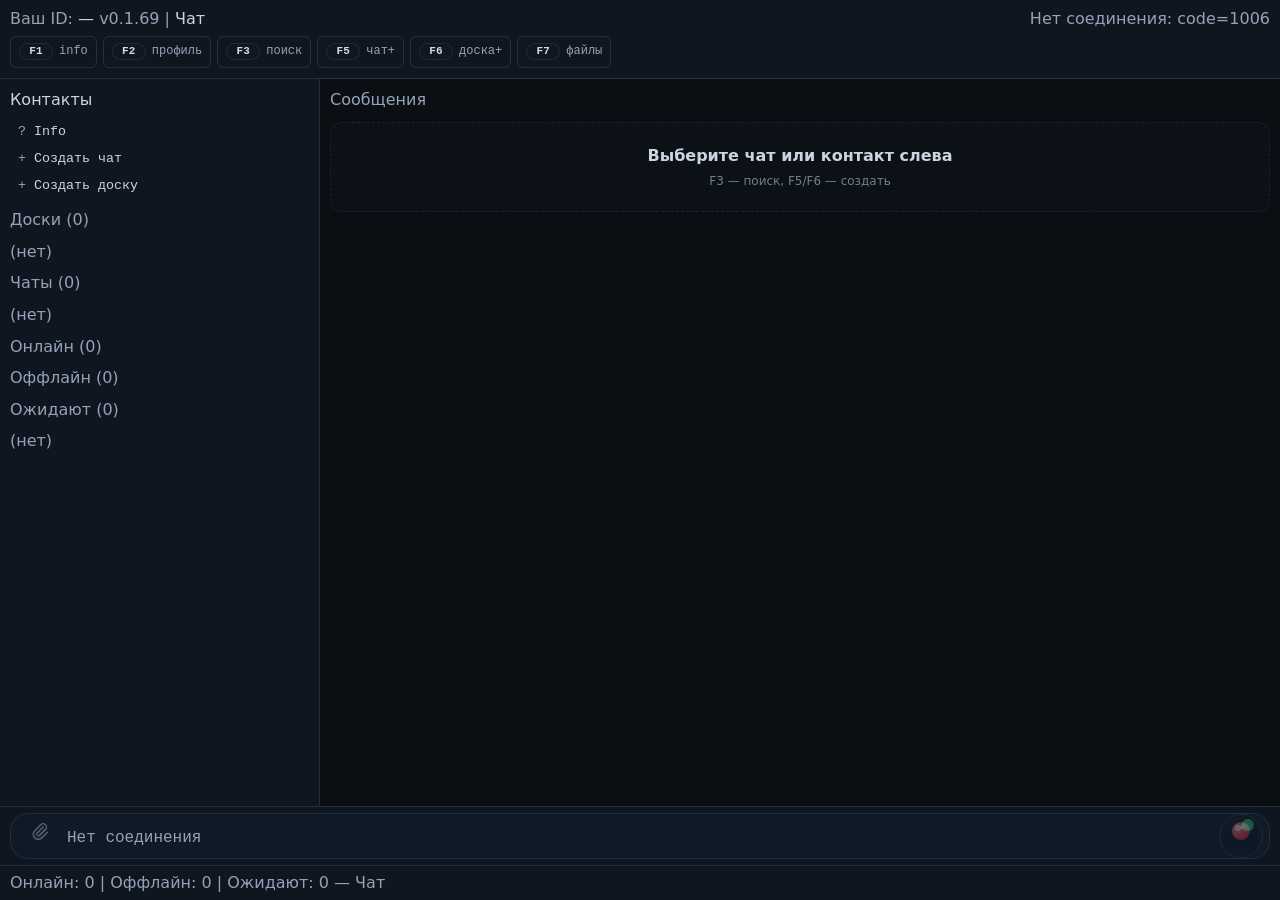
==== web/index.html @ 3c4b3c83 "Initial site import" ====
<!doctype html>
<html lang="ru">
  <head>
    <meta charset="UTF-8" />
    <meta name="viewport" content="width=device-width, initial-scale=1, viewport-fit=cover" />
    <meta name="color-scheme" content="dark" />
    <meta name="theme-color" content="#0b0f14" />
    <meta name="application-name" content="Yagodka" />
    <meta name="mobile-web-app-capable" content="yes" />
    <meta name="apple-mobile-web-app-capable" content="yes" />
    <meta name="apple-mobile-web-app-status-bar-style" content="black-translucent" />
    <meta name="apple-mobile-web-app-title" content="Yagodka" />
    <link rel="manifest" href="./manifest.webmanifest" />
    <link rel="icon" href="./icons/icon.svg" type="image/svg+xml" />
    <link rel="apple-touch-icon" href="./icons/icon-192.png" sizes="192x192" />
    <link rel="mask-icon" href="./icons/icon.svg" color="#0b0f14" />
    <title>Yagodka</title>
    <script type="module" crossorigin src="./assets/index-Ci7EADok.js"></script>
    <link rel="stylesheet" crossorigin href="./assets/index-D-tWQSsp.css">
  </head>
  <body>
    <div id="app">
      <div class="boot" aria-live="polite">
        <div class="boot-brand">Ягодка</div>
        <div class="boot-sub" id="boot-status">Загрузка…</div>
        <div class="boot-bar" aria-hidden="true"></div>
      </div>
    </div>
    <style>
      :root {
        color-scheme: dark;
      }
      body {
        margin: 0;
        background: #0b0f14;
        color: #e6edf3;
        font:
          500 16px/1.35 ui-sans-serif,
          system-ui,
          -apple-system,
          Segoe UI,
          Roboto,
          Arial,
          sans-serif;
      }
      .boot {
        min-height: 100dvh;
        display: grid;
        place-content: center;
        padding: 20px;
        gap: 10px;
        text-align: center;
      }
      .boot-brand {
        font-weight: 800;
        letter-spacing: 0.08em;
        text-transform: uppercase;
        font-size: 18px;
      }
      .boot-sub {
        opacity: 0.72;
        font-size: 14px;
      }
      .boot-bar {
        width: min(280px, 72vw);
        height: 2px;
        background: rgba(255, 255, 255, 0.14);
        border-radius: 999px;
        overflow: hidden;
        position: relative;
      }
      .boot-bar::before {
        content: "";
        position: absolute;
        inset: 0;
        transform: translateX(-60%);
        background: linear-gradient(90deg, transparent, rgba(236, 72, 153, 0.85), transparent);
        animation: boot-slide 1.1s ease-in-out infinite;
      }
      @keyframes boot-slide {
        0% {
          transform: translateX(-60%);
        }
        50% {
          transform: translateX(60%);
        }
        100% {
          transform: translateX(160%);
        }
      }
      @media (prefers-reduced-motion: reduce) {
        .boot-bar::before {
          animation: none;
          opacity: 0.55;
          transform: none;
        }
      }
    </style>
    <script src="./boot.js"></script>
  </body>
</html>
---- web/assets/index-D-tWQSsp.css ----
:root{--bg: #0b0f14;--panel: #0f1620;--panel2: #101a26;--line: #223044;--text: #cbd5e1;--muted: #94a3b8;--good: #34d399;--warn: #fbbf24;--bad: #fb7185;--sel: #1f2a3a;--focus: #3b82f6;--overlay: rgba(0, 0, 0, .6);--mono: ui-monospace, SFMono-Regular, Menlo, Monaco, Consolas, "Liberation Mono", monospace;--font-family: var(--mono);--font-size: 14px;--line-height: 1.35;--font-weight: 400;--sp-1: 4px;--sp-2: 6px;--sp-3: 8px;--sp-4: 10px;--sp-5: 12px;--sp-6: 18px;--r-xs: 4px;--r-sm: 6px;--r-md: 8px;--r-lg: 12px;--border-width: 1px;--focus-ring-width: 2px;--selection-bg: var(--sel);--selection-text: var(--text);--caret-color: var(--focus);--caret-thickness: 2px;--caret-radius: 1px;--caret-glow: color-mix(in srgb, var(--caret-color), transparent 45%);--caret-blink: 1s;--scrollbar-size: 10px;--scrollbar-radius: 10px;--scrollbar-track: var(--panel);--scrollbar-thumb: var(--line);--scrollbar-thumb-hover: var(--muted);--app-bg: var(--bg);--app-text: var(--text);--app-muted: var(--muted);--app-outer-pad: 0px;--app-max-width: 100%;--app-border-color: transparent;--app-border-width: 0px;--app-radius: 0px;--app-shadow: none;--app-overflow: visible;--app-row-header: auto;--app-row-main: 1fr;--app-row-composer: auto;--app-row-footer: auto;--grid-cols: var(--sidebar-width) 1fr;--grid-gap: 0px;--header-bg: var(--panel);--header-border-color: var(--line);--header-border-width: var(--border-width);--header-pad-y: var(--sp-3);--header-pad-x: var(--sp-4);--header-gap-y: var(--sp-2);--header-gap-x: var(--sp-4);--header-left-color: var(--text);--header-right-color: var(--muted);--header-label-color: var(--muted);--header-id-color: var(--text);--header-version-color: var(--muted);--header-sep-color: var(--muted);--header-title-color: var(--text);--header-right-max-width: min(55vw, 520px);--hotkeys-gap: var(--sp-2);--hotkeys-pad-b: 2px;--sidebar-bg: var(--panel);--sidebar-border-color: var(--line);--sidebar-border-width: var(--border-width);--sidebar-pad: var(--sp-4);--sidebar-width: 320px;--chat-bg: var(--bg);--chat-pad: var(--sp-4);--composer-bg: var(--panel);--composer-border-color: var(--line);--composer-border-width: var(--border-width);--composer-pad-y: var(--sp-2);--composer-pad-x: var(--sp-4);--composer-gap: var(--sp-2);--prompt-color: var(--muted);--footer-bg: var(--panel);--footer-border-color: var(--line);--footer-border-width: var(--border-width);--footer-pad-y: var(--sp-2);--footer-pad-x: var(--sp-4);--footer-color: var(--muted);--field-bg: rgba(255, 255, 255, .02);--field-border-color: var(--line);--field-border-width: var(--border-width);--field-text: var(--text);--field-radius: 10px;--field-pad-y: 10px;--field-pad-x: 10px;--field-focus-border: var(--focus);--field-placeholder: var(--muted);--composer-field-bg: var(--panel2);--composer-field-border-color: var(--line);--composer-field-border-width: var(--field-border-width);--composer-field-text: var(--field-text);--composer-field-radius: 18px;--composer-field-pad: var(--sp-2);--composer-field-min-h: 44px;--composer-field-max-h: 120px;--composer-field-focus-border: var(--field-focus-border);--composer-field-placeholder: var(--field-placeholder);--composer-focus-ring-width: 1px;--composer-input-font-family: var(--font-family);--composer-input-font-size: max(var(--font-size), 16px);--composer-input-line-height: 1.45;--composer-input-font-weight: 500;--composer-input-letter-spacing: 0em;--send-berry-glint: rgba(255, 255, 255, .78);--send-berry-light: #ff9bb0;--send-berry: #ff3b5c;--send-berry-dark: #e0163c;--send-leaf-light: #66e5a3;--send-leaf: #2bbf6f;--send-leaf-dark: #1e9e57;--send-icon-berry-size: 18px;--send-icon-leaf-size: 12px;--send-icon-leaf-offset-x: 7px;--send-icon-leaf-offset-y: -11px;--send-icon-leaf-rotate: 25deg;--send-icon-berry-shadow: 0 8px 18px rgba(0, 0, 0, .18);--send-icon-leaf-shadow: 0 6px 14px rgba(0, 0, 0, .12);--btn-bg: rgba(255, 255, 255, .02);--btn-border-color: var(--line);--btn-border-width: var(--border-width);--btn-text: var(--muted);--btn-radius: 10px;--btn-pad-y: 8px;--btn-pad-x: 10px;--btn-bg-hover: var(--panel2);--btn-border-hover: var(--btn-border-color);--btn-text-hover: var(--text);--btn-bg-active: var(--sel);--btn-translate-active-y: 1px;--hk-bg: transparent;--hk-border-color: var(--line);--hk-border-width: var(--border-width);--hk-text: var(--muted);--hk-radius: var(--r-sm);--hk-pad-y: 4px;--hk-pad-x: 8px;--hk-bg-hover: var(--panel2);--hk-text-hover: var(--text);--hk-bg-active: var(--sel);--row-bg: transparent;--row-text: var(--text);--row-pad-y: 6px;--row-pad-x: 8px;--row-gap: 8px;--row-radius: var(--r-sm);--row-bg-hover: var(--panel2);--row-bg-selected: var(--sel);--row-star-color: var(--warn);--row-dot-online: var(--good);--row-dot-offline: var(--muted);--row-prefix-color: var(--muted);--avatar-size: 28px;--avatar-radius: 999px;--avatar-font-size: 11px;--avatar-border-color: color-mix(in srgb, var(--line), transparent 15%);--avatar-text: #0b0f14;--pane-title-color: var(--text);--pane-title-mb: var(--sp-3);--pane-section-color: var(--muted);--pane-section-mt: var(--sp-4);--pane-section-mb: var(--sp-2);--chat-title-color: var(--muted);--chat-title-mb: var(--sp-3);--chat-line-gap: 6px;--msg-pad-y: 2px;--msg-status-read-color: var(--focus);--msg-body-max-width: 72%;--msg-in-justify: flex-start;--msg-out-justify: flex-end;--msg-sys-justify: flex-start;--msg-in-color: var(--text);--msg-out-color: var(--text);--msg-sys-color: var(--muted);--msg-time-color: var(--muted);--msg-from-in-color: var(--text);--msg-from-out-color: var(--text);--msg-sep-color: var(--muted);--msg-text-in-color: var(--text);--msg-text-out-color: var(--text);--msg-in-bg: var(--panel);--msg-in-border-color: var(--line);--msg-in-border-width: var(--border-width);--msg-in-radius: 18px;--msg-in-cont-corner: 10px;--msg-in-pad-y: 8px;--msg-in-pad-x: 12px;--msg-out-bg: var(--panel2);--msg-out-border-color: var(--line);--msg-out-border-width: var(--border-width);--msg-out-radius: 18px;--msg-out-cont-corner: 10px;--msg-out-pad-y: 8px;--msg-out-pad-x: 12px;--overlay-bg: var(--overlay);--overlay-blur: 8px;--overlay-pad: var(--sp-6);--modal-bg: var(--panel);--modal-border-color: var(--line);--modal-border-width: var(--border-width);--modal-max-width: 620px;--modal-max-height: calc(100vh - (var(--overlay-pad) * 2));--modal-max-height: calc(100svh - (var(--overlay-pad) * 2));--modal-max-height: calc(100dvh - (var(--overlay-pad) * 2));--modal-overflow: auto;--modal-radius: var(--r-lg);--modal-pad: var(--sp-5);--modal-shadow: 0 10px 35px rgba(0, 0, 0, .5);--modal-title-color: var(--text);--modal-line-color: var(--muted);--modal-line-mt: 6px;--modal-line-mb: 6px;--modal-title-mb: 10px;--modal-warn-color: var(--warn);--modal-warn-mt: 8px;--modal-actions-gap: var(--sp-2);--modal-actions-mt: 10px}html,body{height:100%;width:100%;background:var(--app-bg);color:var(--app-text);margin:0;font-family:var(--font-family);font-size:var(--font-size);line-height:var(--line-height);font-weight:var(--font-weight)}html{-webkit-text-size-adjust:100%;text-size-adjust:100%;overscroll-behavior:none}body{display:block;overflow:hidden;overscroll-behavior:none;-webkit-tap-highlight-color:transparent}button{touch-action:manipulation}#app{height:100%;height:100dvh;width:100%;min-height:100vh;min-height:100svh;min-height:100dvh;padding:var(--app-outer-pad);overflow:hidden;isolation:isolate}*{box-sizing:border-box;-webkit-tap-highlight-color:transparent}::selection{background:var(--selection-bg);color:var(--selection-text)}*{scrollbar-color:var(--scrollbar-thumb) var(--scrollbar-track);scrollbar-width:thin}*::-webkit-scrollbar{width:var(--scrollbar-size);height:var(--scrollbar-size)}*::-webkit-scrollbar-track{background:var(--scrollbar-track)}*::-webkit-scrollbar-thumb{background-color:var(--scrollbar-thumb);border-radius:var(--scrollbar-radius)}*::-webkit-scrollbar-thumb:hover{background-color:var(--scrollbar-thumb-hover)}.fancy-caret{position:fixed;left:-9999px;top:-9999px;width:var(--caret-thickness);height:1em;background:linear-gradient(180deg,color-mix(in srgb,var(--caret-color),#ffffff 18%),var(--caret-color));border-radius:var(--caret-radius);pointer-events:none;z-index:2000;opacity:0;box-shadow:0 0 12px var(--caret-glow),0 0 2px color-mix(in srgb,var(--caret-color),transparent 10%);transform:translateZ(0)}.fancy-caret.on{opacity:1;animation:yagodka-caret-blink var(--caret-blink) steps(1,end) infinite}@keyframes yagodka-caret-blink{0%,54%{opacity:1}55%,to{opacity:0}}@media(prefers-reduced-motion:reduce){.fancy-caret.on{animation:none;opacity:1}}.app{height:100%;width:100%;max-width:var(--app-max-width);margin:0 auto;border:var(--app-border-width) solid var(--app-border-color);border-radius:var(--app-radius);box-shadow:var(--app-shadow);overflow:var(--app-overflow);display:grid;grid-template-rows:var(--app-row-header) var(--app-row-main) var(--app-row-composer) var(--app-row-footer)}.hdr{background:var(--header-bg);border-bottom:var(--header-border-width) solid var(--header-border-color);padding:var(--header-pad-y) var(--header-pad-x);padding-top:calc(var(--header-pad-y) + env(safe-area-inset-top));padding-left:calc(var(--header-pad-x) + env(safe-area-inset-left));padding-right:calc(var(--header-pad-x) + env(safe-area-inset-right));display:grid;grid-template-columns:1fr auto;grid-template-rows:auto auto;gap:var(--header-gap-y) var(--header-gap-x)}.hdr-left{color:var(--header-left-color);white-space:nowrap;overflow:hidden;text-overflow:ellipsis}.hdr-right{color:var(--header-right-color);white-space:nowrap;overflow:hidden;text-overflow:ellipsis;max-width:var(--header-right-max-width);text-align:right}.hotkeys{grid-column:1 / -1;display:flex;gap:var(--hotkeys-gap);overflow-x:auto;padding-bottom:var(--hotkeys-pad-b)}.grid{display:grid;grid-template-columns:var(--grid-cols);gap:var(--grid-gap);min-height:0}.sidebar{background:var(--sidebar-bg);border-right:var(--sidebar-border-width) solid var(--sidebar-border-color);padding:var(--sidebar-pad);padding-left:calc(var(--sidebar-pad) + env(safe-area-inset-left));padding-right:calc(var(--sidebar-pad) + env(safe-area-inset-right));overflow:auto;overflow-anchor:none}.chat{background:var(--chat-bg);padding:var(--chat-pad);padding-left:calc(var(--chat-pad) + env(safe-area-inset-left));padding-right:calc(var(--chat-pad) + env(safe-area-inset-right));overflow:auto;overflow-anchor:none;min-height:0;position:relative}.input-wrap{display:block;padding:var(--composer-pad-y) var(--composer-pad-x);padding-left:calc(var(--composer-pad-x) + env(safe-area-inset-left));padding-right:calc(var(--composer-pad-x) + env(safe-area-inset-right));padding-bottom:calc(var(--composer-pad-y) + env(safe-area-inset-bottom));border-top:var(--composer-border-width) solid var(--composer-border-color);background:var(--composer-bg)}.composer-field{display:flex;align-items:flex-end;gap:var(--composer-gap);min-height:var(--composer-field-min-h);background:var(--composer-field-bg);border:var(--composer-field-border-width) solid var(--composer-field-border-color);border-radius:var(--composer-field-radius);padding:0 var(--composer-field-pad)}.composer-meta{display:flex;align-items:center;justify-content:space-between;gap:var(--sp-4);padding:4px 2px 0;color:var(--prompt-color);font-size:12px;line-height:1.2}.input-wrap:not(.composer-too-long):not(.composer-near-limit) .composer-meta{display:none}.composer-count{font-variant-numeric:tabular-nums;opacity:.75}.input-wrap.composer-too-long .composer-count{color:var(--bad);opacity:1}@media(max-width:520px){.composer-hint{display:none}.composer-meta{justify-content:flex-end}}.btn.composer-send{min-width:44px;width:44px;height:44px;padding:0;border-radius:999px;font-size:0;line-height:1;display:grid;place-items:center;position:relative;background:var(--btn-bg);border:var(--btn-border-width) solid var(--btn-border-color);color:var(--btn-text);transition:background .16s ease,border-color .16s ease,box-shadow .16s ease,transform 80ms ease}.btn.composer-send:before{content:"";display:block;width:var(--send-icon-berry-size);height:var(--send-icon-berry-size);border-radius:999px;background:radial-gradient(circle at 34% 34%,var(--send-berry-glint) 0 18%,transparent 19%),radial-gradient(circle at 30% 30%,var(--send-berry-light) 0,var(--send-berry) 55%,var(--send-berry-dark) 100%);box-shadow:var(--send-icon-berry-shadow);transform:translateY(1px)}.btn.composer-send:after{content:"";position:absolute;left:50%;top:50%;width:var(--send-icon-leaf-size);height:var(--send-icon-leaf-size);border-radius:999px 999px 999px 2px;background:radial-gradient(circle at 30% 70%,var(--send-leaf-light) 0,var(--send-leaf) 70%,var(--send-leaf-dark) 100%);box-shadow:var(--send-icon-leaf-shadow);transform:translate(-50%,-50%) translate(var(--send-icon-leaf-offset-x),var(--send-icon-leaf-offset-y)) rotate(var(--send-icon-leaf-rotate))}.input-wrap.composer-editing .btn.composer-send:before{width:20px;height:20px;border-radius:0;background:currentColor;box-shadow:none;transform:none;-webkit-mask:url("data:image/svg+xml,%3Csvg xmlns='http://www.w3.org/2000/svg' width='24' height='24' viewBox='0 0 24 24'%3E%3Cpath fill='black' d='M9 16.2 4.8 12l-1.4 1.4L9 19 21 7l-1.4-1.4z'/%3E%3C/svg%3E") no-repeat center / contain;mask:url("data:image/svg+xml,%3Csvg xmlns='http://www.w3.org/2000/svg' width='24' height='24' viewBox='0 0 24 24'%3E%3Cpath fill='black' d='M9 16.2 4.8 12l-1.4 1.4L9 19 21 7l-1.4-1.4z'/%3E%3C/svg%3E") no-repeat center / contain}.input-wrap.composer-editing .btn.composer-send:after{content:none}.btn.composer-send:not(:disabled){background:var(--focus);border-color:transparent;color:#fff;box-shadow:0 10px 25px color-mix(in srgb,var(--focus),transparent 78%)}.btn.composer-send:hover:not(:disabled){background:color-mix(in srgb,var(--focus),#ffffff 10%)}.btn.composer-send:active:not(:disabled){background:color-mix(in srgb,var(--focus),#000000 14%);transform:translateY(1px)}.btn.composer-send:disabled{opacity:1;background:transparent;border-color:color-mix(in srgb,var(--btn-border-color),transparent 35%);color:var(--btn-text)}.btn.composer-send:disabled:before,.btn.composer-send:disabled:after{opacity:.35}.footer{padding:var(--footer-pad-y) var(--footer-pad-x);padding-left:calc(var(--footer-pad-x) + env(safe-area-inset-left));padding-right:calc(var(--footer-pad-x) + env(safe-area-inset-right));padding-bottom:calc(var(--footer-pad-y) + env(safe-area-inset-bottom));border-top:var(--footer-border-width) solid var(--footer-border-color);background:var(--footer-bg);color:var(--footer-color);white-space:nowrap;overflow:hidden;text-overflow:ellipsis}.hdr-label{color:var(--header-label-color)}.hdr-id{color:var(--header-id-color)}.hdr-ver{color:var(--header-version-color)}.hdr-sep{color:var(--header-sep-color)}.hdr-title{color:var(--header-title-color)}.hk-btn{background:var(--hk-bg);border:var(--hk-border-width) solid var(--hk-border-color);color:var(--hk-text);font-family:var(--font-family);padding:var(--hk-pad-y) var(--hk-pad-x);border-radius:var(--hk-radius);display:inline-flex;align-items:center;justify-content:center;gap:var(--sp-2);min-height:32px;white-space:nowrap;cursor:pointer}.hk-kbd{display:inline-grid;place-items:center;min-width:34px;padding:2px 7px;border:1px solid color-mix(in srgb,var(--hk-border-color),transparent 25%);border-radius:9px;background:color-mix(in srgb,var(--hk-bg-hover),transparent 60%);color:color-mix(in srgb,var(--hk-text-hover),#ffffff 15%);font-size:11px;font-weight:600;line-height:1;letter-spacing:.02em}.hk-label{font-size:12px;line-height:1.1}.nav-toggle{display:none;min-width:44px;height:44px;padding:0;line-height:1;font-size:18px}.hk-btn:hover{background:var(--hk-bg-hover);color:var(--hk-text-hover)}.hk-btn:active{background:var(--hk-bg-active);transform:translateY(1px)}.pane-title{color:var(--pane-title-color);margin-bottom:var(--pane-title-mb)}.pane-section{color:var(--pane-section-color);margin:var(--pane-section-mt) 0 var(--pane-section-mb)}.row{width:100%;text-align:left;background:var(--row-bg);border:0;color:var(--row-text);padding:var(--row-pad-y) var(--row-pad-x);border-radius:var(--row-radius);font-family:var(--font-family);cursor:pointer;display:flex;align-items:center;gap:var(--row-gap)}.avatar{width:var(--avatar-size);height:var(--avatar-size);border-radius:var(--avatar-radius);display:grid;place-items:center;flex:0 0 auto;font-size:var(--avatar-font-size);font-weight:700;color:var(--avatar-text);background:linear-gradient(135deg,hsl(var(--avatar-h),85%,62%),hsl(calc(var(--avatar-h) + 36),85%,46%));border:1px solid var(--avatar-border-color);overflow:hidden}.avatar-img{color:transparent;background-size:cover;background-position:center}.row:disabled{opacity:.6;cursor:not-allowed}.row:disabled:hover{background:var(--row-bg)}.row:hover{background:var(--row-bg-hover)}.row-sel{background:var(--row-bg-selected)}.row-attn{position:relative}.row-attn:before{content:"";position:absolute;left:0;top:6px;bottom:6px;width:3px;border-radius:2px;background:color-mix(in srgb,var(--warn),transparent 25%);box-shadow:0 0 12px color-mix(in srgb,var(--warn),transparent 70%);opacity:.35;pointer-events:none;animation:row-attn-pulse 1.1s ease-in-out infinite}@keyframes row-attn-pulse{0%,to{opacity:.25}50%{opacity:.85}}@media(prefers-reduced-motion:reduce){.row-attn:before{animation:none;opacity:.65}}.row-star{display:inline-block;width:1ch;color:var(--row-star-color)}.row-dot{display:inline-block;width:1ch}.row-dot-online{color:var(--row-dot-online)}.row-dot-offline{color:var(--row-dot-offline)}.row-label,.row-id{min-width:0;overflow:hidden;text-overflow:ellipsis;white-space:nowrap}.row-main{flex:1 1 auto;min-width:0;display:flex;flex-direction:column;gap:2px}.row-title{font-weight:650;line-height:1.2}.row-sub{color:var(--muted);font-size:12px;line-height:1.2;min-width:0;overflow:hidden;text-overflow:ellipsis;white-space:nowrap}.row-sub-draft{color:color-mix(in srgb,var(--warn),#ffffff 10%)}.row-time{color:var(--muted);font-size:11px;line-height:1;font-variant-numeric:tabular-nums;white-space:nowrap}.row-label,.row-id{flex:1 1 auto}.row-prefix{color:var(--row-prefix-color)}.row-draft{flex:0 0 auto;font-size:11px;line-height:1;padding:3px 8px;border-radius:999px;border:1px solid color-mix(in srgb,var(--warn),transparent 60%);background:color-mix(in srgb,var(--warn),transparent 92%);color:color-mix(in srgb,var(--warn),#ffffff 15%);white-space:nowrap}.row-tail{margin-left:auto;display:inline-flex;align-items:center;gap:8px;flex:0 0 auto}.row-unread{display:inline-flex;align-items:center;justify-content:center;min-width:22px;height:22px;padding:0 8px;border-radius:999px;background:color-mix(in srgb,var(--focus),transparent 12%);color:#fff;font-size:12px;font-weight:700;font-variant-numeric:tabular-nums;box-shadow:0 10px 22px color-mix(in srgb,var(--focus),transparent 78%)}.row:focus-visible,.hk-btn:focus-visible,.nav-toggle:focus-visible{outline:var(--focus-ring-width) solid var(--focus);outline-offset:2px}.sidebar-mobile-top{display:none;align-items:center;justify-content:space-between;gap:var(--sp-3);margin-bottom:var(--sp-3)}.sidebar-mobile-title{color:var(--pane-title-color);font-weight:600}.sidebar-close{min-width:44px;height:44px;padding:0;display:grid;place-items:center;font-size:18px;line-height:1}.sidebar-tabs{display:grid;grid-template-columns:1fr 1fr;gap:0;padding:2px;border-radius:999px;border:1px solid color-mix(in srgb,var(--line),transparent 10%);background:color-mix(in srgb,var(--panel2),transparent 25%);margin-bottom:var(--sp-3)}.sidebar-tab{min-height:44px;border:0;border-radius:999px;background:transparent;color:var(--muted);font-family:var(--font-family);font-size:13px;font-weight:650;cursor:pointer;transition:background .16s ease,color .16s ease,transform 80ms ease}.sidebar-tab:hover{background:color-mix(in srgb,var(--sel),transparent 45%);color:var(--text)}.sidebar-tab:active{transform:translateY(1px)}.sidebar-tab.sidebar-tab-active{background:var(--sel);color:var(--text)}.sidebar-tab:focus-visible{outline:var(--focus-ring-width) solid var(--focus);outline-offset:2px}.chat-title{color:var(--chat-title-color);margin-bottom:var(--chat-title-mb);display:flex;align-items:center;gap:var(--sp-2)}.chat-top{position:sticky;top:var(--chat-pad);z-index:6;background:var(--chat-bg)}.chat-top:after{content:"";display:block;height:1px;margin:var(--sp-2) 0 var(--sp-3);background:color-mix(in srgb,var(--line),transparent 55%)}.chat-top>:last-child{margin-bottom:0}.chat-top:has(.chat-search):after,.chat-top:has(.chat-pinned):after{margin-top:var(--sp-2)}.chat-top:has(.chat-search):after{margin-bottom:var(--sp-2)}.chat-title .avatar{width:var(--chat-title-avatar-size, 20px);height:var(--chat-title-avatar-size, 20px);font-size:var(--chat-title-avatar-font-size, 10px)}.chat-title-spacer{flex:1 1 auto}.chat-pinned{display:flex;align-items:center;gap:var(--sp-2);padding:10px 12px;margin-bottom:var(--sp-2);border:1px solid color-mix(in srgb,var(--line),transparent 25%);background:color-mix(in srgb,var(--panel),transparent 35%);border-radius:var(--r-lg)}.chat-pinned-body{flex:1 1 auto;min-width:0;background:transparent;border:0;padding:0;text-align:left;color:inherit;cursor:pointer}.chat-pinned-body:focus-visible{outline:var(--focus-ring-width) solid var(--focus);outline-offset:2px}.chat-pinned-title{font-size:11px;letter-spacing:.06em;text-transform:uppercase;color:var(--muted);margin-bottom:2px;display:flex;align-items:baseline;gap:8px}.chat-pinned-count{font-variant-numeric:tabular-nums;letter-spacing:0;color:color-mix(in srgb,var(--muted),transparent 10%)}.chat-pinned-text{font-size:13px;color:var(--text);white-space:nowrap;overflow:hidden;text-overflow:ellipsis}.chat-pinned-body:hover .chat-pinned-text{text-decoration:underline;text-underline-offset:3px}.chat-pinned-actions{display:flex;align-items:center;gap:6px}.btn.chat-pinned-nav{min-width:44px;width:44px;height:44px;padding:0;display:grid;place-items:center;line-height:1;font-size:16px}.btn.chat-pinned-close{min-width:44px;width:44px;height:44px;padding:0;display:grid;place-items:center;line-height:1;font-size:18px}.btn.chat-search-toggle{min-height:44px;padding:8px 12px}.chat-search{display:flex;align-items:center;gap:var(--sp-2);margin-bottom:var(--sp-3)}.chat-search-input{flex:1 1 auto;min-width:0;width:auto}.chat-search-count{flex:0 0 auto;min-width:56px;text-align:center;font-variant-numeric:tabular-nums;color:var(--muted);font-size:12px}.btn.chat-search-nav,.btn.chat-search-close{min-width:44px;width:44px;height:44px;padding:0;display:grid;place-items:center;line-height:1;font-size:16px}.msg-hit .msg-body{border-color:color-mix(in srgb,var(--focus),var(--line) 60%);box-shadow:0 0 0 1px color-mix(in srgb,var(--focus),transparent 80%)}.msg-hit-active .msg-body{border-color:var(--focus);box-shadow:0 0 0 2px color-mix(in srgb,var(--focus),transparent 70%)}.msg-jump .msg-body{border-color:color-mix(in srgb,var(--focus),var(--line) 35%);box-shadow:0 0 0 2px color-mix(in srgb,var(--focus),transparent 75%)}.chat-empty{display:grid;place-items:center;text-align:center;gap:6px;padding:22px 14px;margin-top:12px;color:var(--muted);border:1px dashed color-mix(in srgb,var(--line),transparent 35%);border-radius:var(--r-lg);background:color-mix(in srgb,var(--panel),transparent 60%)}.chat-empty-title{color:var(--text);font-weight:600}.chat-empty-sub{font-size:12px;opacity:.75}.chat-lines{display:grid;gap:var(--chat-line-gap);white-space:pre-wrap;word-break:break-word}.msg-sep{display:flex;align-items:center;justify-content:center;color:var(--msg-sep-color);font-size:12px;padding:10px 0}.msg-sep:before,.msg-sep:after{content:"";flex:1;height:1px;background:color-mix(in srgb,var(--msg-sep-color),transparent 70%)}.msg-sep-text{padding:2px 10px;margin:0 10px;border:1px solid color-mix(in srgb,var(--msg-sep-color),transparent 70%);border-radius:999px;background:color-mix(in srgb,var(--panel),transparent 35%)}.msg{padding:var(--msg-pad-y) 0;display:flex}.msg.msg-cont{padding-top:0}.msg.msg-cont .msg-avatar{opacity:0}.msg.msg-cont .msg-from{display:none}.msg.msg-cont.msg-in .msg-body{border-top-left-radius:var(--msg-in-cont-corner)}.msg.msg-cont.msg-out .msg-body{border-top-right-radius:var(--msg-out-cont-corner)}.msg-avatar{display:flex;align-items:flex-end}.msg-avatar .avatar{width:var(--msg-avatar-size, 24px);height:var(--msg-avatar-size, 24px);font-size:var(--msg-avatar-font-size, 11px)}.msg-body{display:grid;gap:var(--sp-1);max-width:var(--msg-body-max-width)}.msg-in{justify-content:var(--msg-in-justify);color:var(--msg-in-color);gap:var(--sp-2)}.msg-out{justify-content:var(--msg-out-justify);color:var(--msg-out-color)}.msg-sys{justify-content:var(--msg-sys-justify);color:var(--msg-sys-color)}.msg-from{font-weight:600}.msg-in .msg-from{color:var(--msg-from-in-color)}.msg-out .msg-from{color:var(--msg-from-out-color)}.msg-in .msg-text{color:var(--msg-text-in-color)}.msg-out .msg-text{color:var(--msg-text-out-color)}.msg-text{white-space:pre-wrap;word-break:break-word}.msg-link{color:color-mix(in srgb,var(--focus),#ffffff 12%);text-decoration:underline;text-underline-offset:2px}.msg-link:hover{opacity:.92}.msg-link:focus-visible{outline:var(--focus-ring-width) solid var(--focus);outline-offset:2px;border-radius:6px}.msg-mention{color:color-mix(in srgb,var(--focus),#ffffff 14%);font-weight:600}.msg-meta{display:flex;justify-content:flex-end;gap:var(--sp-2);font-size:12px;color:var(--msg-time-color)}.msg-time{color:var(--msg-time-color)}.msg-edited{color:var(--msg-time-color);opacity:.8}.msg-status{color:var(--msg-time-color)}.msg-status-sending{opacity:.75}.msg-status-error{color:var(--bad);font-weight:600}.msg-status-read{color:var(--msg-status-read-color);font-weight:700}.chat-history-more-wrap{display:flex;justify-content:center;padding:var(--sp-3) 0 var(--sp-2)}.btn.chat-history-more{min-height:36px;padding:8px 14px;font-size:13px;border-radius:999px}.btn.chat-history-more.btn-loading{opacity:.85;cursor:default}.chat-jump{position:absolute;right:calc(var(--sp-4) + env(safe-area-inset-right));bottom:calc(var(--sp-4) + env(safe-area-inset-bottom));width:44px;height:44px;padding:0;border-radius:999px;display:grid;place-items:center;font-size:18px;line-height:1;background:color-mix(in srgb,var(--panel),transparent 8%);border-color:color-mix(in srgb,var(--line),transparent 10%);color:var(--text);box-shadow:0 14px 34px #00000073;z-index:5}.footer-nav{display:none}.footer-tab{width:100%;height:48px;border:0;background:transparent;color:var(--muted);font-family:var(--font-family);font-size:13px;font-weight:600;cursor:pointer;border-radius:999px;transition:background .16s ease,color .16s ease,transform 80ms ease}.footer-tab:hover{color:var(--text)}.footer-tab:active{transform:translateY(1px)}.footer-tab.footer-tab-active{background:color-mix(in srgb,var(--focus),transparent 88%);color:var(--text)}.footer-tab:focus-visible{outline:var(--focus-ring-width) solid var(--focus);outline-offset:2px}.msg-sys .msg-body{padding:0;background:transparent;border:0}.msg-in .msg-body{background:var(--msg-in-bg);border:var(--msg-in-border-width) solid var(--msg-in-border-color);border-radius:var(--msg-in-radius);padding:var(--msg-in-pad-y) var(--msg-in-pad-x)}.msg-out .msg-body{background:var(--msg-out-bg);border:var(--msg-out-border-width) solid var(--msg-out-border-color);border-radius:var(--msg-out-radius);padding:var(--msg-out-pad-y) var(--msg-out-pad-x)}.msg-attach .msg-body{background:transparent;border:0;padding:0}.msg-skel{pointer-events:none;opacity:.92}.msg-skel .msg-body{background:color-mix(in srgb,var(--panel2),transparent 18%);border:1px solid color-mix(in srgb,var(--line),transparent 40%);border-radius:var(--r-md);padding:12px}.msg-skel .skel-line{height:10px;border-radius:999px;background-image:linear-gradient(90deg,color-mix(in srgb,var(--line),transparent 72%),color-mix(in srgb,var(--line),transparent 52%),color-mix(in srgb,var(--line),transparent 72%));background-size:220% 100%;animation:skel-shimmer 1.15s ease-in-out infinite}.msg-skel .skel-line.skel-meta{height:8px;opacity:.75}.avatar.avatar-skel{background:color-mix(in srgb,var(--panel2),transparent 6%);border:1px solid color-mix(in srgb,var(--line),transparent 45%);color:transparent}@keyframes skel-shimmer{0%{background-position:0% 0%}to{background-position:-220% 0%}}@media(prefers-reduced-motion:reduce){.msg-skel .skel-line{animation:none;background:color-mix(in srgb,var(--line),transparent 65%)}}.file-row-chat{padding:var(--sp-2);background:var(--panel2)}.chat-file-preview{display:block;background:transparent;padding:0;cursor:pointer;font:inherit;text-decoration:none;border:1px solid var(--line);border-radius:var(--r-sm);overflow:hidden}.chat-file-preview:focus-visible{outline:var(--focus-ring-width) solid var(--focus);outline-offset:2px}.chat-file-img{display:block;width:100%;height:auto;max-height:320px;object-fit:cover;background:var(--panel2)}.chat-file-preview-empty{min-height:140px;display:grid;place-items:center;background:radial-gradient(120% 80% at 20% 20%,color-mix(in srgb,var(--accent),transparent 90%),transparent 55%),radial-gradient(120% 80% at 80% 0%,color-mix(in srgb,var(--accent2),transparent 92%),transparent 55%),linear-gradient(180deg,color-mix(in srgb,var(--panel2),transparent 0%),color-mix(in srgb,var(--panel2),transparent 10%))}.chat-file-preview-empty .chat-file-placeholder{padding:8px 12px;border-radius:999px;border:1px solid color-mix(in srgb,var(--line),transparent 25%);background:color-mix(in srgb,var(--panel2),transparent 20%);color:var(--muted);font-weight:700;letter-spacing:.08em;text-transform:uppercase;font-size:12px}.prompt{color:var(--prompt-color);padding-bottom:var(--sp-2)}.input{width:100%;resize:none;background:var(--composer-field-bg);border:var(--composer-field-border-width) solid var(--composer-field-border-color);color:var(--composer-field-text);border-radius:var(--composer-field-radius);padding:var(--composer-field-pad);font-family:var(--composer-input-font-family);font-size:var(--composer-input-font-size);line-height:var(--composer-input-line-height);font-weight:var(--composer-input-font-weight);letter-spacing:var(--composer-input-letter-spacing);outline:none;caret-color:var(--caret-color);cursor:text;min-height:var(--composer-field-min-h);max-height:var(--composer-field-max-h);overflow:auto}.composer-field .input{background:transparent;border:0;padding:8px 0;min-height:24px;width:auto;flex:1 1 auto;font-family:var(--composer-input-font-family);font-size:var(--composer-input-font-size);line-height:var(--composer-input-line-height);font-weight:var(--composer-input-font-weight);letter-spacing:var(--composer-input-letter-spacing);caret-color:var(--caret-color);overflow-y:hidden;scrollbar-width:none}.composer-field .input::-webkit-scrollbar{width:0;height:0}.composer-field .input.input-maxed{overflow-y:auto}.btn.composer-attach{min-width:44px;width:44px;height:44px;padding:0;border-radius:999px;border-color:transparent;background:transparent;color:var(--btn-text);font-size:0;line-height:1;display:grid;place-items:center}.btn.composer-attach:before{content:"";width:20px;height:20px;background:currentColor;opacity:.9;-webkit-mask:url("data:image/svg+xml,%3Csvg xmlns='http://www.w3.org/2000/svg' width='24' height='24' viewBox='0 0 24 24'%3E%3Cpath fill='black' d='M16.5 6.5 9.1 13.9a3 3 0 0 0 4.2 4.2l7.1-7.1a5 5 0 1 0-7.1-7.1L6.2 11a7 7 0 1 0 9.9 9.9l6.4-6.4a1 1 0 1 0-1.4-1.4l-6.4 6.4a5 5 0 1 1-7.1-7.1l7.1-7.1a3 3 0 1 1 4.2 4.2l-7.1 7.1a1 1 0 1 1-1.4-1.4l7.4-7.4a1 1 0 1 0-1.4-1.4Z'/%3E%3C/svg%3E") no-repeat center / contain;mask:url("data:image/svg+xml,%3Csvg xmlns='http://www.w3.org/2000/svg' width='24' height='24' viewBox='0 0 24 24'%3E%3Cpath fill='black' d='M16.5 6.5 9.1 13.9a3 3 0 0 0 4.2 4.2l7.1-7.1a5 5 0 1 0-7.1-7.1L6.2 11a7 7 0 1 0 9.9 9.9l6.4-6.4a1 1 0 1 0-1.4-1.4l-6.4 6.4a5 5 0 1 1-7.1-7.1l7.1-7.1a3 3 0 1 1 4.2 4.2l-7.1 7.1a1 1 0 1 1-1.4-1.4l7.4-7.4a1 1 0 1 0-1.4-1.4Z'/%3E%3C/svg%3E") no-repeat center / contain}.btn.composer-attach:hover:not(:disabled){background:color-mix(in srgb,var(--btn-bg-hover),transparent 25%);border-color:transparent;color:var(--btn-text-hover)}.btn.composer-attach:active:not(:disabled){background:color-mix(in srgb,var(--btn-bg-active),transparent 18%);transform:translateY(1px)}.btn.composer-attach:disabled{opacity:.55;cursor:not-allowed}.input::placeholder{color:var(--composer-field-placeholder)}.input:focus{border-color:var(--composer-field-focus-border)}.composer-field{transition:background .16s ease,border-color .16s ease,box-shadow .16s ease}.composer-field:hover{border-color:color-mix(in srgb,var(--composer-field-border-color),var(--composer-field-focus-border) 35%)}.composer-field:focus-within{border-color:var(--composer-field-focus-border);box-shadow:0 0 0 var(--composer-focus-ring-width) color-mix(in srgb,var(--composer-field-focus-border),transparent 64%),0 12px 26px color-mix(in srgb,var(--composer-field-focus-border),transparent 86%)}.input-wrap.composer-drag .composer-field{border-color:var(--composer-field-focus-border);box-shadow:0 0 0 var(--composer-focus-ring-width) color-mix(in srgb,var(--composer-field-focus-border),transparent 58%),0 18px 38px color-mix(in srgb,var(--composer-field-focus-border),transparent 84%)}.input-wrap.composer-drag .btn.composer-attach:not(:disabled){background:color-mix(in srgb,var(--btn-bg-hover),transparent 18%);color:var(--btn-text-hover)}.composer-edit{display:flex;align-items:center;justify-content:space-between;gap:var(--sp-3);padding:8px 10px;margin:0 0 var(--sp-2);border-radius:var(--r-md);background:color-mix(in srgb,var(--panel2),transparent 18%);border:1px solid color-mix(in srgb,var(--line),transparent 20%)}.composer-edit-body{flex:1 1 auto;min-width:0}.composer-edit-title{font-size:12px;font-weight:700;color:var(--focus);letter-spacing:.01em}.composer-edit-text{font-size:12px;color:var(--text-muted);white-space:nowrap;overflow:hidden;text-overflow:ellipsis;margin-top:1px}.btn.composer-edit-cancel{width:36px;height:36px;padding:0;border-radius:999px;display:grid;place-items:center;font-size:18px;line-height:1}.toast-host{position:fixed;left:0;right:0;bottom:calc(env(safe-area-inset-bottom) + 12px);z-index:45;display:grid;place-items:center;padding:0 12px;pointer-events:none}.toast{pointer-events:auto;width:min(520px,100%);display:flex;align-items:center;justify-content:space-between;gap:var(--sp-3);background:var(--modal-bg);border:1px solid color-mix(in srgb,var(--line),transparent 20%);border-radius:var(--r-lg);box-shadow:0 14px 40px #00000073;padding:10px 12px}.toast-info{border-color:color-mix(in srgb,var(--focus),transparent 55%)}.toast-success{border-color:color-mix(in srgb,var(--good),transparent 45%)}.toast-warn{border-color:color-mix(in srgb,var(--warn),transparent 45%)}.toast-error{border-color:color-mix(in srgb,var(--bad),transparent 40%)}.toast-msg{min-width:0;flex:1 1 auto;color:var(--text);font-size:13px;line-height:1.25;overflow:hidden;text-overflow:ellipsis;white-space:nowrap}.toast-actions{flex:0 0 auto;display:flex;gap:var(--sp-2);align-items:center}.toast-btn{min-height:36px}@media(prefers-reduced-motion:reduce){.composer-field,.composer-send{transition:none}}.page{display:grid;gap:var(--sp-4);padding:var(--sp-5);background:var(--panel);border:1px solid var(--line);border-radius:var(--r-lg);box-shadow:0 14px 32px #00000047}.page.modal-page{align-content:start}.modal-page .modal{width:100%;max-height:none;overflow:visible;background:transparent;border:0;padding:0;box-shadow:none}.modal-page .msg.msg-sys{padding:0}.profile-avatar-row{display:flex;align-items:center;gap:var(--sp-4);flex-wrap:wrap}.avatar-lg{width:64px;height:64px;font-size:18px}.page-form{display:grid;grid-template-columns:1fr auto;gap:var(--sp-3);align-items:center}.page-actions{display:flex;gap:var(--sp-3);flex-wrap:wrap}.page-results{display:grid;gap:var(--sp-1)}.page-empty{display:grid;place-items:center;text-align:center;gap:6px;padding:18px 14px;color:var(--muted);border:1px dashed color-mix(in srgb,var(--line),transparent 35%);border-radius:var(--r-md);background:color-mix(in srgb,var(--panel),transparent 60%)}.page-empty-title{color:var(--text);font-weight:600}.page-empty-sub{font-size:12px;opacity:.75}.page-warn{color:var(--bad);min-height:18px}.page-warn:not(.hidden):not(:empty){padding:var(--sp-2) var(--sp-3);border:var(--border-width) solid color-mix(in srgb,var(--bad),transparent 65%);border-radius:var(--field-radius);background:color-mix(in srgb,var(--bad),transparent 92%)}.help-grid{display:grid;gap:var(--sp-2)}.help-row{display:grid;grid-template-columns:auto 1fr;align-items:center;gap:var(--sp-3);padding:var(--sp-3);border:1px solid var(--line);border-radius:var(--r-md);background:var(--panel)}.help-kbd{min-width:86px;justify-self:start}.help-label{color:var(--text);font-size:13px}.info-page{align-content:start}.info-meta{color:var(--muted);font-size:12px;line-height:1.3;opacity:.95;overflow-wrap:anywhere}.info-section{display:grid;gap:var(--sp-2)}.info-h{font-weight:800;letter-spacing:.06em;text-transform:uppercase;font-size:12px;color:var(--text)}.info-sub{color:var(--muted);font-size:12px;opacity:.9}.info-list{margin:0;padding-left:18px;display:grid;gap:6px;color:var(--text);font-size:13px}.changelog{display:grid;gap:var(--sp-3)}.changelog-entry{border:1px solid color-mix(in srgb,var(--line),transparent 10%);border-radius:var(--r-md);background:color-mix(in srgb,var(--panel),transparent 20%);padding:var(--sp-3);display:grid;gap:var(--sp-2)}.changelog-entry.is-current{border-color:color-mix(in srgb,var(--good),var(--line) 55%);box-shadow:0 0 0 1px color-mix(in srgb,var(--good),transparent 70%)}.changelog-head{display:flex;align-items:baseline;justify-content:space-between;gap:var(--sp-4);color:var(--muted);font-size:12px}.changelog-ver{color:var(--text);font-weight:800;letter-spacing:.02em}.changelog-date{font-variant-numeric:tabular-nums;opacity:.9}.changelog-block{display:grid;gap:6px}.changelog-kind{font-size:11px;letter-spacing:.06em;text-transform:uppercase;color:var(--muted)}.changelog-kind.kind-added{color:var(--good)}.changelog-kind.kind-improved{color:var(--focus)}.changelog-kind.kind-fixed{color:var(--warn)}.changelog-kind.kind-notes{color:var(--muted)}.changelog-list{margin:0;padding-left:18px;display:grid;gap:4px;color:var(--text);font-size:13px}.changelog-more{justify-self:start}.changelog-sentinel{height:1px}.result-item{display:grid;gap:var(--sp-2);padding:var(--sp-2) 0;border-bottom:1px solid var(--line)}.result-item:last-child{border-bottom:0}.result-meta{color:var(--muted);font-size:12px}.page-stack,.files-section{display:grid;gap:var(--sp-2)}.files-header{display:flex;align-items:center;justify-content:space-between;gap:var(--sp-3);flex-wrap:wrap}.files-list{display:grid;gap:var(--sp-2)}.file-row{display:grid;gap:var(--sp-2);padding:var(--sp-3);border:1px solid var(--line);border-radius:var(--r-sm);background:var(--panel)}.file-row.is-error{border-color:var(--bad)}.file-row.is-complete{border-color:var(--good)}.file-main{display:grid;gap:var(--sp-1)}.file-name{font-weight:600}.file-meta{color:var(--muted);font-size:12px}.file-progress{height:6px;background:var(--panel2);border-radius:999px;overflow:hidden}.file-progress-bar{height:100%;background:var(--good);width:0}.file-actions{display:flex;gap:var(--sp-2);flex-wrap:wrap}.file-actions .btn{text-decoration:none}.file-file-preview{border-color:color-mix(in srgb,var(--line),transparent 10%)}.file-file-img{max-height:180px}.overlay{position:fixed;inset:0;background:var(--overlay-bg);backdrop-filter:blur(var(--overlay-blur, 0px));-webkit-backdrop-filter:blur(var(--overlay-blur, 0px));display:grid;place-items:center;padding:var(--overlay-pad);padding-top:calc(var(--overlay-pad) + env(safe-area-inset-top));padding-right:calc(var(--overlay-pad) + env(safe-area-inset-right));padding-bottom:calc(var(--overlay-pad) + env(safe-area-inset-bottom));padding-left:calc(var(--overlay-pad) + env(safe-area-inset-left));z-index:50}.overlay.overlay-context{background:transparent;backdrop-filter:none;-webkit-backdrop-filter:none;place-items:start;padding:0}.hidden{display:none}.modal{width:min(var(--modal-max-width),100%);max-height:var(--modal-max-height);overflow:var(--modal-overflow);background:var(--modal-bg);border:var(--modal-border-width) solid var(--modal-border-color);border-radius:var(--modal-radius);padding:var(--modal-pad);box-shadow:var(--modal-shadow)}.ctx-menu{position:fixed;min-width:240px;max-width:min(360px,calc(100vw - 16px));background:var(--modal-bg);border:1px solid var(--modal-border-color);border-radius:var(--r-lg);padding:6px;box-shadow:var(--modal-shadow);display:grid;gap:2px}.ctx-title{color:var(--modal-title-color);font-weight:600;font-size:11px;letter-spacing:.06em;text-transform:uppercase;padding:6px 8px 8px;border-bottom:1px solid color-mix(in srgb,var(--modal-border-color),transparent 50%);margin-bottom:4px}.ctx-item{width:100%;text-align:left;background:transparent;border:0;color:var(--text);padding:10px 12px;border-radius:var(--r-md);font-family:var(--font-family);font-size:13px;line-height:1.2;cursor:pointer;transition:background-color .12s ease,color .12s ease}.ctx-item:hover:not(:disabled){background:color-mix(in srgb,var(--focus),transparent 90%)}.ctx-item:active:not(:disabled){background:color-mix(in srgb,var(--focus),transparent 84%)}.ctx-item:disabled{opacity:.55;cursor:not-allowed}.ctx-item:focus-visible{outline:var(--focus-ring-width) solid var(--focus);outline-offset:2px}.ctx-danger{color:var(--danger)}.modal-auth{display:grid;gap:var(--sp-5)}.modal-auth .auth-header{text-align:center}.modal-auth .auth-header-top{position:relative;justify-content:center;padding-right:44px}.modal-auth .btn.auth-close{position:absolute;right:0;top:50%;transform:translateY(-50%)}.modal-auth .modal-title{font-size:16px;font-weight:700;margin:0}.modal-auth .modal-body{padding:var(--sp-3);border-radius:var(--r-lg);border:1px solid color-mix(in srgb,var(--modal-border-color),transparent 55%);background:radial-gradient(120% 80% at 10% 0%,color-mix(in srgb,var(--focus),transparent 92%),transparent 50%),color-mix(in srgb,var(--panel2),transparent 10%);gap:var(--sp-2)}.modal-auth .modal-help{text-align:left}.modal-auth .modal-tabs{border-radius:999px;padding:3px;border-color:color-mix(in srgb,var(--btn-border-color),transparent 25%);background:color-mix(in srgb,var(--panel2),transparent 12%)}.modal-auth .modal-tabs .btn{border-radius:999px;padding:10px 12px;font-weight:600;color:var(--muted)}.modal-auth .modal-tabs .btn.btn-active{background:var(--panel);color:var(--text);box-shadow:0 10px 26px #00000047}.modal-auth .modal-actions{justify-content:stretch;margin-top:var(--sp-2)}.modal-auth .modal-actions .btn{min-height:48px;font-weight:600}.modal-auth .auth-extra{text-align:left}.auth-header{display:grid;gap:var(--sp-1)}.auth-header-top{display:flex;align-items:center;justify-content:space-between;gap:var(--sp-3)}.btn.auth-close{min-width:44px;width:44px;height:44px;padding:0;border-radius:999px;line-height:1;font-size:22px;display:grid;place-items:center;background:transparent;border-color:transparent;color:var(--modal-line-color)}.btn.auth-close:hover{background:color-mix(in srgb,var(--btn-bg-hover),transparent 20%);border-color:transparent;color:var(--btn-text-hover)}.btn.auth-close:active{background:color-mix(in srgb,var(--btn-bg-active),transparent 20%)}.auth-brand{position:relative;font-weight:700;letter-spacing:.08em;text-transform:uppercase;padding-left:26px;background-image:linear-gradient(90deg,var(--focus),color-mix(in srgb,var(--focus),#ffffff 20%));-webkit-background-clip:text;background-clip:text;color:transparent}.auth-brand:before{content:"";position:absolute;left:0;top:50%;width:18px;height:18px;border-radius:999px;transform:translateY(-50%);background:radial-gradient(circle at 34% 34%,rgba(255,255,255,.35) 0 18%,transparent 19%),radial-gradient(circle at 30% 30%,color-mix(in srgb,var(--bad),#ffffff 18%) 0,var(--bad) 55%,color-mix(in srgb,var(--bad),#000000 30%) 100%);box-shadow:0 8px 18px #0000002e}.auth-brand:after{content:"";position:absolute;left:14px;top:50%;width:10px;height:10px;border-radius:999px 999px 999px 2px;transform:translateY(-50%) translate(3px,-8px) rotate(-25deg);background:radial-gradient(circle at 30% 70%,color-mix(in srgb,var(--good),#ffffff 22%) 0,var(--good) 70%,color-mix(in srgb,var(--good),#000000 22%) 100%);box-shadow:0 6px 14px #0000001f}.auth-subtitle{color:var(--modal-line-color);font-size:12px}.auth-note{color:var(--modal-line-color);font-size:12px;line-height:1.35;max-width:52ch;margin:0 auto}.auth-extra{display:grid;gap:var(--sp-2);padding-top:var(--sp-3);border-top:var(--border-width) solid color-mix(in srgb,var(--modal-border-color),transparent 55%)}.modal-body{display:grid;gap:var(--sp-3)}.modal-title{margin-bottom:var(--sp-2);color:var(--modal-title-color)}.modal-line{color:var(--modal-line-color);margin:var(--modal-line-mt) 0 var(--modal-line-mb)}.modal-label{display:block;color:var(--modal-line-color);margin-top:var(--sp-2);font-size:12px;letter-spacing:.02em}.modal-help{color:var(--modal-line-color);font-size:12px;line-height:1.35}.modal-input{width:100%;background:var(--field-bg);border:var(--field-border-width) solid var(--field-border-color);border-radius:var(--field-radius);padding:var(--field-pad-y) var(--field-pad-x);color:var(--field-text);font-family:var(--font-family);font-size:max(var(--font-size),16px);caret-color:var(--caret-color);cursor:text;outline:none;min-height:44px;transition:border-color .16s ease,box-shadow .16s ease,background .16s ease}.modal-input::placeholder{color:var(--field-placeholder)}.modal-input:focus{border-color:var(--field-focus-border);box-shadow:0 0 0 2px color-mix(in srgb,var(--field-focus-border),transparent 70%)}.modal-input:disabled{opacity:.6;cursor:not-allowed}.field-with-action{position:relative}.field-with-action .modal-input{padding-right:calc(var(--field-pad-x) + 44px)}.btn.field-action{position:absolute;right:6px;top:50%;transform:translateY(-50%);min-width:40px;width:40px;height:40px;padding:0;border-radius:999px;background:transparent;border-color:transparent;color:var(--field-placeholder);display:grid;place-items:center}.btn.field-action:hover{background:color-mix(in srgb,var(--btn-bg-hover),transparent 20%);border-color:transparent;color:var(--field-text)}.btn.field-action:active{background:color-mix(in srgb,var(--btn-bg-active),transparent 20%)}.btn.field-action:before{content:"";width:18px;height:18px;background:currentColor;opacity:.9}.btn.field-action-eye:before{-webkit-mask:url("data:image/svg+xml,%3Csvg xmlns='http://www.w3.org/2000/svg' width='24' height='24' viewBox='0 0 24 24'%3E%3Cpath fill='black' d='M12 5c5.5 0 9.5 5.6 9.7 5.9a1 1 0 0 1 0 1.1C21.5 12.4 17.5 18 12 18S2.5 12.4 2.3 12a1 1 0 0 1 0-1.1C2.5 10.6 6.5 5 12 5Zm0 2c-3.7 0-6.8 3.4-7.7 5 0 0 3.1 4 7.7 4s7.7-4 7.7-4c-.9-1.6-4-5-7.7-5Zm0 1.5a3.5 3.5 0 1 1 0 7 3.5 3.5 0 0 1 0-7Zm0 2a1.5 1.5 0 1 0 0 3 1.5 1.5 0 0 0 0-3Z'/%3E%3C/svg%3E") no-repeat center / contain;mask:url("data:image/svg+xml,%3Csvg xmlns='http://www.w3.org/2000/svg' width='24' height='24' viewBox='0 0 24 24'%3E%3Cpath fill='black' d='M12 5c5.5 0 9.5 5.6 9.7 5.9a1 1 0 0 1 0 1.1C21.5 12.4 17.5 18 12 18S2.5 12.4 2.3 12a1 1 0 0 1 0-1.1C2.5 10.6 6.5 5 12 5Zm0 2c-3.7 0-6.8 3.4-7.7 5 0 0 3.1 4 7.7 4s7.7-4 7.7-4c-.9-1.6-4-5-7.7-5Zm0 1.5a3.5 3.5 0 1 1 0 7 3.5 3.5 0 0 1 0-7Zm0 2a1.5 1.5 0 1 0 0 3 1.5 1.5 0 0 0 0-3Z'/%3E%3C/svg%3E") no-repeat center / contain}.btn.field-action-eye.on:before{-webkit-mask:url("data:image/svg+xml,%3Csvg xmlns='http://www.w3.org/2000/svg' width='24' height='24' viewBox='0 0 24 24'%3E%3Cpath fill='black' d='M4.7 3.3a1 1 0 0 1 1.4 0l14.6 14.6a1 1 0 1 1-1.4 1.4l-2.2-2.2c-1.5.8-3.2 1.2-5.1 1.2-5.5 0-9.5-5.6-9.7-5.9a1 1 0 0 1 0-1.1C3 10.2 5 7.8 7.6 6.4L4.7 3.5a1 1 0 0 1 0-1.4ZM9 7.8a8.2 8.2 0 0 0-4.7 4.2c.9 1.6 4 5 7.7 5 1.3 0 2.5-.3 3.6-.8l-1.4-1.4c-.5.1-1 .2-1.6.2a3.5 3.5 0 0 1-3.5-3.5c0-.5.1-1.1.2-1.6L9 7.8ZM12 5c5.5 0 9.5 5.6 9.7 5.9a1 1 0 0 1 0 1.1c-.7 1.2-2.1 3.2-4.1 4.7l-1.4-1.4c1.5-1 2.7-2.4 3.4-3.3-.9-1.6-4-5-7.7-5-1 0-1.9.2-2.8.5L7.6 6.2C8.9 5.5 10.4 5 12 5Z'/%3E%3C/svg%3E") no-repeat center / contain;mask:url("data:image/svg+xml,%3Csvg xmlns='http://www.w3.org/2000/svg' width='24' height='24' viewBox='0 0 24 24'%3E%3Cpath fill='black' d='M4.7 3.3a1 1 0 0 1 1.4 0l14.6 14.6a1 1 0 1 1-1.4 1.4l-2.2-2.2c-1.5.8-3.2 1.2-5.1 1.2-5.5 0-9.5-5.6-9.7-5.9a1 1 0 0 1 0-1.1C3 10.2 5 7.8 7.6 6.4L4.7 3.5a1 1 0 0 1 0-1.4ZM9 7.8a8.2 8.2 0 0 0-4.7 4.2c.9 1.6 4 5 7.7 5 1.3 0 2.5-.3 3.6-.8l-1.4-1.4c-.5.1-1 .2-1.6.2a3.5 3.5 0 0 1-3.5-3.5c0-.5.1-1.1.2-1.6L9 7.8ZM12 5c5.5 0 9.5 5.6 9.7 5.9a1 1 0 0 1 0 1.1c-.7 1.2-2.1 3.2-4.1 4.7l-1.4-1.4c1.5-1 2.7-2.4 3.4-3.3-.9-1.6-4-5-7.7-5-1 0-1.9.2-2.8.5L7.6 6.2C8.9 5.5 10.4 5 12 5Z'/%3E%3C/svg%3E") no-repeat center / contain}select.modal-input{-webkit-appearance:none;appearance:none;padding-right:44px;cursor:pointer;background-image:linear-gradient(to left,color-mix(in srgb,var(--field-border-color),transparent 76%),transparent 54%),linear-gradient(45deg,transparent 50%,var(--field-placeholder) 50%),linear-gradient(135deg,var(--field-placeholder) 50%,transparent 50%);background-position:calc(100% - 40px) 0,calc(100% - 18px) calc(50% - 2px),calc(100% - 12px) calc(50% - 2px);background-size:40px 100%,6px 6px,6px 6px;background-repeat:no-repeat}select.modal-input:hover:not(:disabled){border-color:color-mix(in srgb,var(--field-focus-border),transparent 55%)}select.modal-input option,select.modal-input optgroup{background:var(--modal-bg);color:var(--field-text)}.chips-field{display:flex;flex-wrap:wrap;gap:var(--sp-2);width:100%;background:var(--field-bg);border:var(--field-border-width) solid var(--field-border-color);border-radius:var(--field-radius);padding:10px;min-height:44px}.chips-field:focus-within{border-color:var(--field-focus-border);box-shadow:0 0 0 2px color-mix(in srgb,var(--field-focus-border),transparent 70%)}.chips{display:flex;flex-wrap:wrap;gap:var(--sp-2);align-items:center;flex:1 1 auto}.chips-entry{flex:1 1 160px;min-width:120px;border:0;outline:none;background:transparent;color:var(--field-text);font-family:var(--font-family);font-size:max(var(--font-size),16px);padding:6px 4px;caret-color:var(--caret-color);cursor:text}.chips-entry::placeholder{color:var(--field-placeholder)}.chip{display:inline-flex;align-items:center;gap:8px;padding:6px 30px 6px 10px;border-radius:999px;border:1px solid var(--field-border-color);background:color-mix(in srgb,var(--panel2),transparent 10%);color:var(--text);-webkit-user-select:none;user-select:none;position:relative}.chip:before{content:"";width:8px;height:8px;border-radius:999px;background:color-mix(in srgb,var(--muted),transparent 20%);box-shadow:0 0 0 2px color-mix(in srgb,var(--panel2),transparent 40%)}.chip[data-status=ok]{border-color:color-mix(in srgb,var(--good),transparent 25%);background:color-mix(in srgb,var(--good),transparent 90%)}.chip[data-status=ok]:before{background:color-mix(in srgb,var(--good),transparent 10%);box-shadow:0 0 0 2px color-mix(in srgb,var(--good),transparent 85%),0 0 10px color-mix(in srgb,var(--good),transparent 70%)}.chip[data-status=warn]{border-color:color-mix(in srgb,var(--warn),transparent 25%);background:color-mix(in srgb,var(--warn),transparent 92%)}.chip[data-status=warn]:before{background:color-mix(in srgb,var(--warn),transparent 10%);box-shadow:0 0 0 2px color-mix(in srgb,var(--warn),transparent 85%),0 0 10px color-mix(in srgb,var(--warn),transparent 75%)}.chip[data-status=bad],.chip[data-status=invalid]{border-color:color-mix(in srgb,var(--bad),transparent 15%);background:color-mix(in srgb,var(--bad),transparent 92%)}.chip[data-status=bad]:before,.chip[data-status=invalid]:before{background:color-mix(in srgb,var(--bad),transparent 10%);box-shadow:0 0 0 2px color-mix(in srgb,var(--bad),transparent 85%),0 0 10px color-mix(in srgb,var(--bad),transparent 75%)}.chip[data-status=pending]{border-color:color-mix(in srgb,var(--field-border-color),transparent 20%);background:color-mix(in srgb,var(--panel2),transparent 6%)}.chip[data-status=pending]:before{animation:yagodka-chip-pulse 1.2s ease-in-out infinite}@keyframes yagodka-chip-pulse{0%,to{opacity:.45}50%{opacity:1}}@media(prefers-reduced-motion:reduce){.chip[data-status=pending]:before{animation:none;opacity:.7}}.chip:focus-visible{outline:var(--focus-ring-width) solid var(--focus);outline-offset:2px}.chip-remove{position:absolute;right:4px;top:4px;width:22px;height:22px;border-radius:999px;border:0;background:transparent;color:var(--muted);font-family:var(--font-family);line-height:1;cursor:pointer;display:grid;place-items:center}.chip-remove:hover{background:color-mix(in srgb,var(--btn-bg-hover),transparent 20%);color:var(--text)}.chip-remove:active{background:color-mix(in srgb,var(--btn-bg-active),transparent 20%)}.chip-remove:focus-visible{outline:var(--focus-ring-width) solid var(--focus);outline-offset:2px}input.modal-input[type=file]{padding:10px}input.modal-input[type=file]::file-selector-button{margin-right:var(--sp-3);background:var(--btn-bg);border:var(--btn-border-width) solid var(--btn-border-color);color:var(--btn-text);padding:var(--btn-pad-y) var(--btn-pad-x);border-radius:var(--btn-radius);font-family:var(--font-family);cursor:pointer}input.modal-input[type=file]::file-selector-button:hover{background:var(--btn-bg-hover);border-color:var(--btn-border-hover);color:var(--btn-text-hover)}input.modal-input[type=file]::file-selector-button:active{background:var(--btn-bg-active);transform:translateY(var(--btn-translate-active-y))}.modal-warn{color:var(--modal-warn-color);margin-top:var(--modal-warn-mt);min-height:18px}.modal-warn:not(:empty){padding:var(--sp-2) var(--sp-3);border:var(--border-width) solid color-mix(in srgb,var(--modal-warn-color),transparent 65%);border-radius:var(--field-radius);background:color-mix(in srgb,var(--modal-warn-color),transparent 92%)}.modal-actions{display:flex;gap:var(--modal-actions-gap);margin-top:var(--modal-actions-mt);flex-wrap:wrap;justify-content:flex-end}.modal-auth .modal-actions{justify-content:stretch}.modal-auth .modal-actions .btn{flex:1}.modal-tabs{display:grid;grid-template-columns:1fr 1fr;gap:0;padding:2px;border:var(--btn-border-width) solid var(--btn-border-color);border-radius:var(--btn-radius);background:color-mix(in srgb,var(--btn-bg),transparent 40%)}.modal-tabs .btn{flex:1;border:0;border-radius:calc(var(--btn-radius) - 2px)}.btn{background:var(--btn-bg);border:var(--btn-border-width) solid var(--btn-border-color);color:var(--btn-text);padding:var(--btn-pad-y) var(--btn-pad-x);border-radius:var(--btn-radius);font-family:var(--font-family);cursor:pointer;transition:background .16s ease,border-color .16s ease,color .16s ease,transform 80ms ease}.btn.btn-primary{background:var(--focus);border-color:transparent;color:#fff}.btn.btn-primary:hover{background:color-mix(in srgb,var(--focus),#ffffff 10%)}.btn.btn-primary:active{background:color-mix(in srgb,var(--focus),#000000 12%)}.btn.btn-danger{background:var(--bad);border-color:transparent;color:#fff}.btn.btn-danger:hover{background:color-mix(in srgb,var(--bad),#ffffff 10%)}.btn.btn-danger:active{background:color-mix(in srgb,var(--bad),#000000 12%)}.btn.btn-active{background:color-mix(in srgb,var(--focus),transparent 82%);color:#fff}.btn:hover{background:var(--btn-bg-hover);border-color:var(--btn-border-hover);color:var(--btn-text-hover)}.btn:active{background:var(--btn-bg-active);transform:translateY(var(--btn-translate-active-y))}.btn:disabled{opacity:.6;cursor:not-allowed}.btn:disabled:hover{background:var(--btn-bg);border-color:var(--btn-border-color);color:var(--btn-text)}.btn:focus-visible{outline:var(--focus-ring-width) solid var(--focus);outline-offset:2px}.modal.modal-viewer{width:min(920px,100%);padding:var(--sp-4)}.viewer-header{display:flex;align-items:flex-start;justify-content:space-between;gap:var(--sp-3);margin-bottom:var(--sp-3)}.viewer-title-wrap{min-width:0;display:grid;gap:2px}.viewer-title{color:var(--modal-title-color);font-weight:600;overflow:hidden;text-overflow:ellipsis;white-space:nowrap}.viewer-sub{color:var(--modal-line-color);font-size:12px}.viewer-media{display:grid;place-items:center;border:1px solid var(--modal-border-color);border-radius:var(--field-radius);overflow:hidden;background:var(--panel2)}.viewer-img{display:block;max-width:100%;max-height:min(70vh,560px);width:auto;height:auto;object-fit:contain;background:var(--panel2)}.viewer-file{display:grid;gap:var(--sp-2);padding:var(--sp-4);border:1px solid var(--modal-border-color);border-radius:var(--field-radius);background:color-mix(in srgb,var(--panel2),transparent 10%)}.viewer-file-icon{font-size:12px;letter-spacing:.08em;color:var(--muted)}.viewer-file-name{font-weight:600;color:var(--text);word-break:break-word}.viewer-empty{padding:var(--sp-4);border:1px solid color-mix(in srgb,var(--bad),transparent 55%);border-radius:var(--field-radius);background:color-mix(in srgb,var(--bad),transparent 92%);color:var(--text)}.modal-actions.viewer-actions{justify-content:space-between}@media(max-width:480px){.modal.modal-viewer{padding:var(--sp-3)}.viewer-img{max-height:min(60vh,440px)}}@media(prefers-reduced-motion:reduce){.modal-input,.btn{transition:none}}@media(max-width:820px)and (display-mode:standalone){#app{--app-outer-pad: 0px}.app{--app-max-width: 100%;--app-border-width: 0px;--app-border-color: transparent;--app-radius: 0px;--app-shadow: none;--app-overflow: hidden}}@media(max-width:820px){:root{--app-outer-pad: 0px;--app-max-width: 100%;--app-border-width: 0px;--app-radius: 0px;--app-shadow: none;--app-overflow: hidden;--app-row-footer: 0px}.grid{grid-template-columns:1fr}.nav-toggle{display:inline-flex;align-items:center;justify-content:center}.chat{grid-column:1;grid-row:1}.nav-overlay{position:fixed;inset:0;background:var(--overlay-bg);z-index:40;touch-action:none}.sidebar{display:block;position:fixed;top:0;bottom:0;left:0;width:100vw;max-width:100vw;padding-top:calc(var(--sidebar-pad) + env(safe-area-inset-top));padding-bottom:calc(var(--sidebar-pad) + env(safe-area-inset-bottom));transform:translate(-110%);transition:transform .16s ease;z-index:41}.sidebar.sidebar-mobile-open{transform:translate(0)}.sidebar-mobile-top{display:flex;position:sticky;top:0;background:var(--sidebar-bg);padding-bottom:var(--sp-3);margin-bottom:var(--sp-3);z-index:1}.hdr-label,.hdr-id,.hdr-ver,.hdr-sep{display:none}.hdr-title{font-weight:600}.hotkeys{display:grid;grid-template-columns:repeat(3,minmax(0,1fr));overflow:visible;padding-bottom:0}.hotkeys .hk-btn{width:100%;min-height:44px;flex-direction:column;white-space:normal;gap:4px;text-align:center}.hotkeys .hk-label{order:1;font-size:13px}.hotkeys .hk-kbd{order:2;font-size:11px}.page{padding:var(--sp-4)}.chat.chat-page{padding:0;background:var(--panel)}.chat.chat-page .page{border:0;border-radius:0;box-shadow:none;background:var(--panel);min-height:100%}.footer{display:none}.toast-host{bottom:calc(env(safe-area-inset-bottom) + 86px)}}@media(max-width:820px)and (pointer:coarse){:root{--font-family: ui-sans-serif, system-ui, -apple-system, Segoe UI, Roboto, Arial, sans-serif;--font-size: 15px;--font-weight: 450;--header-pad-y: var(--sp-2);--header-pad-x: var(--sp-3);--header-gap-y: var(--sp-1);--header-gap-x: var(--sp-3);--sidebar-pad: var(--sp-3);--chat-pad: var(--sp-3);--msg-body-max-width: 86%;--chat-line-gap: 8px;--msg-pad-y: 3px;--msg-avatar-size: 32px;--msg-avatar-font-size: 12px;--chat-title-avatar-size: 24px;--chat-title-avatar-font-size: 11px;--msg-in-border-width: 0px;--msg-out-border-width: 0px;--msg-in-bg: color-mix(in srgb, var(--panel), transparent 0%);--msg-out-bg: color-mix(in srgb, var(--focus), var(--panel2) 88%);--msg-in-radius: 18px;--msg-in-cont-corner: 12px;--msg-out-radius: 18px;--msg-out-cont-corner: 12px;--msg-in-pad-y: 9px;--msg-in-pad-x: 12px;--msg-out-pad-y: 9px;--msg-out-pad-x: 12px;--row-pad-y: 10px;--row-pad-x: 10px;--row-gap: 10px;--avatar-size: 40px;--avatar-font-size: 13px;--pane-section-mt: var(--sp-3);--pane-section-mb: var(--sp-2);--composer-pad-x: var(--sp-3);--composer-field-radius: 22px;--composer-field-border-width: 0px;--composer-field-bg: color-mix(in srgb, var(--panel2), transparent 4%);--composer-input-font-family: var(--font-family)}.hdr{grid-template-columns:1fr;grid-template-rows:auto auto}.hdr-left{display:flex;align-items:center;gap:var(--sp-2)}.hdr-title{flex:1 1 auto;min-width:0}.hdr-search{min-width:44px;width:44px;height:44px;padding:0;border-radius:999px;font-size:0;display:grid;place-items:center}.hdr-search:before{content:"";width:20px;height:20px;background:currentColor;opacity:.9;-webkit-mask:url("data:image/svg+xml,%3Csvg xmlns='http://www.w3.org/2000/svg' width='24' height='24' viewBox='0 0 24 24'%3E%3Cpath fill='black' d='M10.5 3a7.5 7.5 0 1 1 4.6 13.4l3.15 3.15a1 1 0 0 1-1.42 1.42l-3.15-3.15A7.5 7.5 0 0 1 10.5 3Zm0 2a5.5 5.5 0 1 0 0 11 5.5 5.5 0 0 0 0-11Z'/%3E%3C/svg%3E") no-repeat center / contain;mask:url("data:image/svg+xml,%3Csvg xmlns='http://www.w3.org/2000/svg' width='24' height='24' viewBox='0 0 24 24'%3E%3Cpath fill='black' d='M10.5 3a7.5 7.5 0 1 1 4.6 13.4l3.15 3.15a1 1 0 0 1-1.42 1.42l-3.15-3.15A7.5 7.5 0 0 1 10.5 3Zm0 2a5.5 5.5 0 1 0 0 11 5.5 5.5 0 0 0 0-11Z'/%3E%3C/svg%3E") no-repeat center / contain}.hdr-search.btn-active:before{-webkit-mask:url("data:image/svg+xml,%3Csvg xmlns='http://www.w3.org/2000/svg' width='24' height='24' viewBox='0 0 24 24'%3E%3Cpath fill='black' d='M18.3 5.7a1 1 0 0 0-1.4 0L12 10.6 7.1 5.7a1 1 0 0 0-1.4 1.4l4.9 4.9-4.9 4.9a1 1 0 1 0 1.4 1.4l4.9-4.9 4.9 4.9a1 1 0 0 0 1.4-1.4L13.4 12l4.9-4.9a1 1 0 0 0 0-1.4Z'/%3E%3C/svg%3E") no-repeat center / contain;mask:url("data:image/svg+xml,%3Csvg xmlns='http://www.w3.org/2000/svg' width='24' height='24' viewBox='0 0 24 24'%3E%3Cpath fill='black' d='M18.3 5.7a1 1 0 0 0-1.4 0L12 10.6 7.1 5.7a1 1 0 0 0-1.4 1.4l4.9 4.9-4.9 4.9a1 1 0 1 0 1.4 1.4l4.9-4.9 4.9 4.9a1 1 0 0 0 1.4-1.4L13.4 12l4.9-4.9a1 1 0 0 0 0-1.4Z'/%3E%3C/svg%3E") no-repeat center / contain}.hdr-right{grid-column:1;text-align:left;max-width:100%;font-size:12px;line-height:1.25;opacity:.9}.hotkeys{display:none}.chat>.chat-title,.chat>.chat-top>.chat-title{display:none}.msg-in .msg-body,.msg-out .msg-body{box-shadow:0 12px 28px #00000038}.btn.composer-attach{font-size:0}.btn.composer-attach:before{content:"";width:20px;height:20px;background:currentColor;opacity:.9;-webkit-mask:url("data:image/svg+xml,%3Csvg xmlns='http://www.w3.org/2000/svg' width='24' height='24' viewBox='0 0 24 24'%3E%3Cpath fill='black' d='M16.5 6.5 9.1 13.9a3 3 0 0 0 4.2 4.2l7.1-7.1a5 5 0 1 0-7.1-7.1L6.2 11a7 7 0 1 0 9.9 9.9l6.4-6.4a1 1 0 1 0-1.4-1.4l-6.4 6.4a5 5 0 1 1-7.1-7.1l7.1-7.1a3 3 0 1 1 4.2 4.2l-7.1 7.1a1 1 0 1 1-1.4-1.4l7.4-7.4a1 1 0 1 0-1.4-1.4Z'/%3E%3C/svg%3E") no-repeat center / contain;mask:url("data:image/svg+xml,%3Csvg xmlns='http://www.w3.org/2000/svg' width='24' height='24' viewBox='0 0 24 24'%3E%3Cpath fill='black' d='M16.5 6.5 9.1 13.9a3 3 0 0 0 4.2 4.2l7.1-7.1a5 5 0 1 0-7.1-7.1L6.2 11a7 7 0 1 0 9.9 9.9l6.4-6.4a1 1 0 1 0-1.4-1.4l-6.4 6.4a5 5 0 1 1-7.1-7.1l7.1-7.1a3 3 0 1 1 4.2 4.2l-7.1 7.1a1 1 0 1 1-1.4-1.4l7.4-7.4a1 1 0 1 0-1.4-1.4Z'/%3E%3C/svg%3E") no-repeat center / contain}.pane-section{text-transform:uppercase;letter-spacing:.06em;font-size:11px}.sidebar .row{border-radius:0;background:transparent;border-bottom:1px solid color-mix(in srgb,var(--line),transparent 60%)}.sidebar .row[data-ctx-kind]{border-bottom:0;position:relative;min-height:56px}.sidebar .row[data-ctx-kind]:after{content:"";position:absolute;left:calc(var(--row-pad-x) + var(--avatar-size) + var(--row-gap));right:0;bottom:0;height:1px;background:color-mix(in srgb,var(--line),transparent 70%);pointer-events:none}.sidebar .row:hover{background:color-mix(in srgb,var(--panel),transparent 25%)}.sidebar .row-sel{background:color-mix(in srgb,var(--focus),var(--panel) 92%)}.sidebar .row-sel[data-ctx-kind]:after{background:transparent}.sidebar .row-tail{flex-direction:column;align-items:flex-end;gap:6px}.sidebar .row-draft{display:none}.sidebar-mobile-top{padding-bottom:var(--sp-2);margin-bottom:var(--sp-2)}.footer-nav{width:100%;border-radius:16px}.footer-tab{height:56px;display:flex;flex-direction:column;align-items:center;justify-content:center;gap:2px;font-size:11px}.footer-tab:before{content:"";width:22px;height:22px;background:currentColor;opacity:.92;-webkit-mask:var(--footer-tab-icon) no-repeat center / contain;mask:var(--footer-tab-icon) no-repeat center / contain}.footer-tab[data-action=nav-main]{--footer-tab-icon: url("data:image/svg+xml,%3Csvg xmlns='http://www.w3.org/2000/svg' width='24' height='24' viewBox='0 0 24 24'%3E%3Cpath fill='black' d='M4 4.5C4 3.12 5.12 2 6.5 2h11C18.88 2 20 3.12 20 4.5v9c0 1.38-1.12 2.5-2.5 2.5H10l-4.2 3.2c-.66.5-1.8.05-1.8-.84V16H6.5C5.12 16 4 14.88 4 13.5v-9Z'/%3E%3C/svg%3E")}.footer-tab[data-action=nav-search]{--footer-tab-icon: url("data:image/svg+xml,%3Csvg xmlns='http://www.w3.org/2000/svg' width='24' height='24' viewBox='0 0 24 24'%3E%3Cpath fill='black' d='M10.5 3a7.5 7.5 0 1 1 4.6 13.4l3.15 3.15a1 1 0 0 1-1.42 1.42l-3.15-3.15A7.5 7.5 0 0 1 10.5 3Zm0 2a5.5 5.5 0 1 0 0 11 5.5 5.5 0 0 0 0-11Z'/%3E%3C/svg%3E")}.footer-tab[data-action=nav-profile]{--footer-tab-icon: url("data:image/svg+xml,%3Csvg xmlns='http://www.w3.org/2000/svg' width='24' height='24' viewBox='0 0 24 24'%3E%3Cpath fill='black' d='M12 3a5 5 0 1 1 0 10 5 5 0 0 1 0-10Zm0 12c4.42 0 8 2.24 8 5v1H4v-1c0-2.76 3.58-5 8-5Z'/%3E%3C/svg%3E")}.footer-tab[data-action=nav-files]{--footer-tab-icon: url("data:image/svg+xml,%3Csvg xmlns='http://www.w3.org/2000/svg' width='24' height='24' viewBox='0 0 24 24'%3E%3Cpath fill='black' d='M7 2h7l5 5v15a2 2 0 0 1-2 2H7a2 2 0 0 1-2-2V4a2 2 0 0 1 2-2Zm7 1.5V8h4.5L14 3.5ZM8 11h8v2H8v-2Zm0 4h8v2H8v-2Z'/%3E%3C/svg%3E")}}@media(max-width:820px)and (prefers-reduced-motion:reduce){.sidebar{transition:none}}@media(display-mode:standalone),(display-mode:fullscreen){:root{--app-outer-pad: 0px;--app-max-width: 100%;--app-border-width: 0px;--app-radius: 0px;--app-shadow: none;--app-overflow: hidden}}
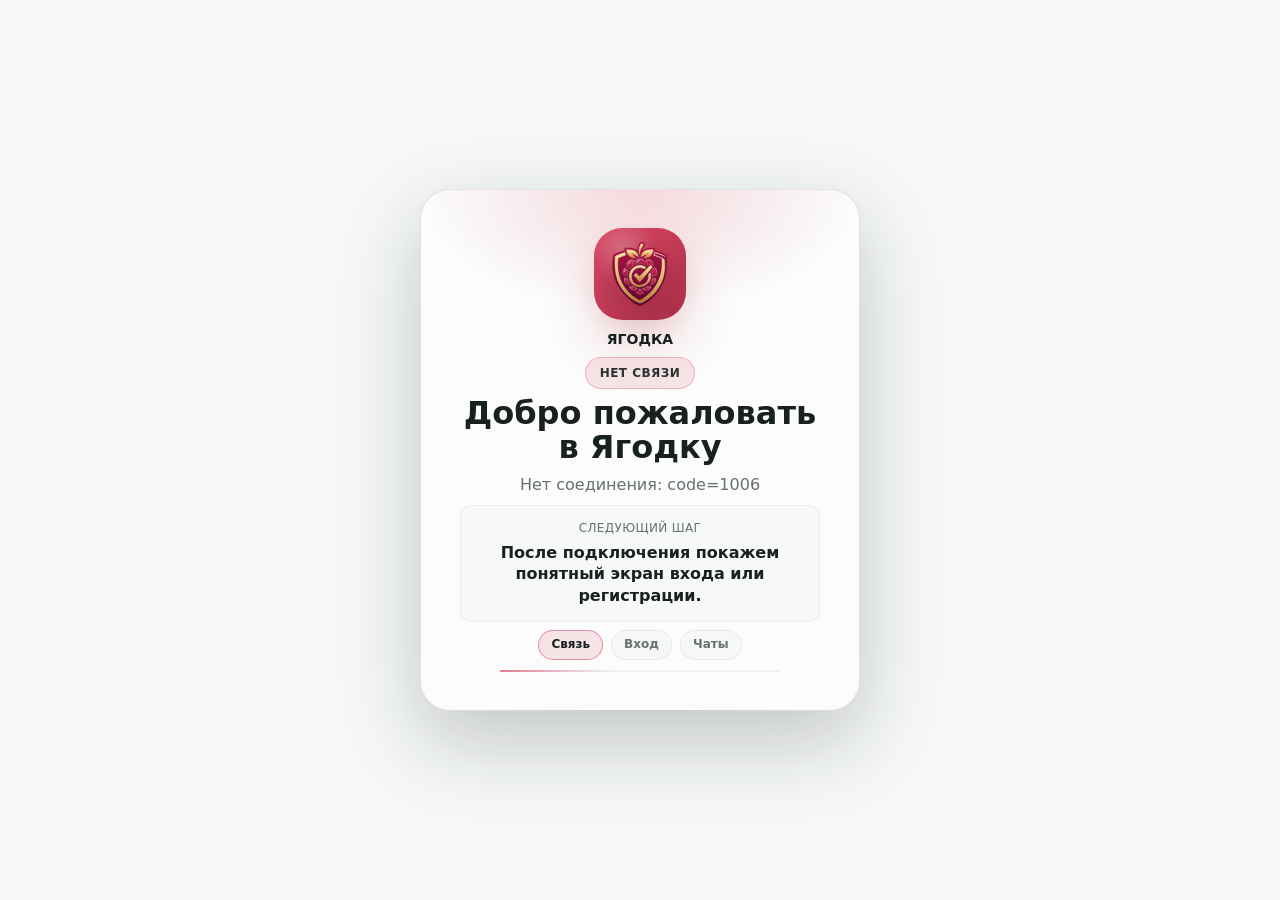
==== commit 0884a419: "Publish web 0.1.799 public site" ====
--- a/web/index.html
+++ b/web/index.html
@@ -2,38 +2,49 @@
 <html lang="ru">
   <head>
     <meta charset="UTF-8" />
-    <meta name="viewport" content="width=device-width, initial-scale=1, viewport-fit=cover" />
-    <meta name="color-scheme" content="dark" />
+    <meta name="viewport" content="width=device-width,initial-scale=1,maximum-scale=1,user-scalable=no,shrink-to-fit=no,viewport-fit=cover" />
+    <meta name="color-scheme" content="light dark" />
     <meta name="theme-color" content="#0b0f14" />
     <meta name="application-name" content="Yagodka" />
     <meta name="mobile-web-app-capable" content="yes" />
     <meta name="apple-mobile-web-app-capable" content="yes" />
     <meta name="apple-mobile-web-app-status-bar-style" content="black-translucent" />
     <meta name="apple-mobile-web-app-title" content="Yagodka" />
-    <link rel="manifest" href="./manifest.webmanifest" />
-    <link rel="icon" href="./icons/icon.svg" type="image/svg+xml" />
-    <link rel="apple-touch-icon" href="./icons/icon-192.png" sizes="192x192" />
-    <link rel="mask-icon" href="./icons/icon.svg" color="#0b0f14" />
+    <link rel="manifest" href="./manifest.webmanifest?v=0.1.799-5b8e1ccd4f3e" />
+    <link rel="icon" href="./icons/icon.svg?v=0.1.799-5b8e1ccd4f3e" type="image/svg+xml" />
+    <link rel="apple-touch-icon" href="./icons/icon-app-192.png?v=0.1.799-5b8e1ccd4f3e" sizes="192x192" />
+    <link rel="mask-icon" href="./icons/icon.svg?v=0.1.799-5b8e1ccd4f3e" color="#0b0f14" />
     <title>Yagodka</title>
-    <script type="module" crossorigin src="./assets/index-Ci7EADok.js"></script>
-    <link rel="stylesheet" crossorigin href="./assets/index-D-tWQSsp.css">
+    <script type="module" crossorigin src="./assets/index-3KaLXTz5.js"></script>
+    <link rel="modulepreload" crossorigin href="./assets/rolldown-runtime-cYrLTzkK.js">
+    <link rel="modulepreload" crossorigin href="./assets/app-chat-host-deferred-C_v575Qj.js">
+    <link rel="modulepreload" crossorigin href="./assets/app-chat-surface-secondary-DM2v1wqV.js">
+    <link rel="modulepreload" crossorigin href="./assets/app-context-actions-KI1tDYpW.js">
+    <link rel="modulepreload" crossorigin href="./assets/app-debug-Dh56uoOS.js">
+    <link rel="modulepreload" crossorigin href="./assets/app-chat-surface-media-7FLqRcAv.js">
+    <link rel="modulepreload" crossorigin href="./assets/app-files-CKjHvgoZ.js">
+    <link rel="modulepreload" crossorigin href="./assets/app-handle-server-message-yaVlnrQ_.js">
+    <link rel="modulepreload" crossorigin href="./assets/app-nav-deferred-Dgi3Mv8H.js">
+    <link rel="modulepreload" crossorigin href="./assets/app-emoji-B-04CZ9x.js">
+    <link rel="modulepreload" crossorigin href="./assets/app-history-CgI0d_6k.js">
+    <link rel="modulepreload" crossorigin href="./assets/app-navigation-DR4bwTJJ.js">
+    <link rel="modulepreload" crossorigin href="./assets/boot-helpers-EjHzCJJG.js">
+    <link rel="stylesheet" crossorigin href="./assets/index-Cx0L6GTA.css">
   </head>
   <body>
     <div id="app">
       <div class="boot" aria-live="polite">
+        <img class="boot-logo" src="./icons/icon.svg" alt="" />
         <div class="boot-brand">Ягодка</div>
         <div class="boot-sub" id="boot-status">Загрузка…</div>
         <div class="boot-bar" aria-hidden="true"></div>
       </div>
     </div>
     <style>
-      :root {
-        color-scheme: dark;
-      }
       body {
         margin: 0;
-        background: #0b0f14;
-        color: #e6edf3;
+        background: var(--body-bg, var(--app-bg, #0b0f14));
+        color: var(--app-text, #e6edf3);
         font:
           500 16px/1.35 ui-sans-serif,
           system-ui,
@@ -43,13 +54,38 @@
           Arial,
           sans-serif;
       }
+      #app {
+        position: relative;
+        min-height: 100dvh;
+      }
       .boot {
-        min-height: 100dvh;
+        position: absolute;
+        inset: 0;
         display: grid;
         place-content: center;
         padding: 20px;
         gap: 10px;
         text-align: center;
+        background: var(--body-bg, var(--app-bg, #0b0f14));
+        transition:
+          opacity 240ms ease,
+          transform 240ms ease,
+          filter 240ms ease;
+        will-change: opacity, transform, filter;
+      }
+      .boot.boot-out {
+        opacity: 0;
+        transform: scale(1.02);
+        filter: blur(10px);
+        pointer-events: none;
+      }
+      .boot-logo {
+        width: 72px;
+        height: 72px;
+        margin: 0 auto 2px;
+        opacity: 0.94;
+        filter: drop-shadow(0 10px 18px rgba(0, 0, 0, 0.25));
+        animation: boot-pulse 1.8s ease-in-out infinite;
       }
       .boot-brand {
         font-weight: 800;
@@ -77,6 +113,17 @@
         background: linear-gradient(90deg, transparent, rgba(236, 72, 153, 0.85), transparent);
         animation: boot-slide 1.1s ease-in-out infinite;
       }
+      @keyframes boot-pulse {
+        0%,
+        100% {
+          transform: translateY(0) scale(1);
+          opacity: 0.94;
+        }
+        50% {
+          transform: translateY(-2px) scale(1.01);
+          opacity: 1;
+        }
+      }
       @keyframes boot-slide {
         0% {
           transform: translateX(-60%);
@@ -89,13 +136,19 @@
         }
       }
       @media (prefers-reduced-motion: reduce) {
+        .boot {
+          transition: none;
+        }
         .boot-bar::before {
           animation: none;
           opacity: 0.55;
           transform: none;
         }
+        .boot-logo {
+          animation: none;
+        }
       }
     </style>
-    <script src="./boot.js"></script>
+    <script type="module" src="./boot.js"></script>
   </body>
 </html>
--- a/web/assets/index-Cx0L6GTA.css
+++ b/web/assets/index-Cx0L6GTA.css
@@ -0,0 +1 @@
+@font-face{font-family:Numbers Rounded;src:url(../assets/fonts/Numbers-Rounded.woff2)format("woff2");font-weight:400;font-style:normal;font-display:swap;unicode-range:U+30-39,U+2B,U+2D}:root{--bg:#0b0f14;--panel:var(--bg);--panel2:var(--bg);--line:#223044;--text:#cbd5e1;--muted:#94a3b8;--good:#34d399;--warn:#fbbf24;--bad:#fb7185;--sel:#1f2a3a;--focus:#3b82f6;--accent:var(--focus);--overlay:#0009;--mono:"Roboto Mono", ui-monospace, SFMono-Regular, Menlo, Monaco, Consolas, "Liberation Mono", monospace;--sans:"Roboto", -apple-system, BlinkMacSystemFont, "Segoe UI", Roboto, Oxygen-Sans, Ubuntu, Cantarell, "Helvetica Neue", Arial, sans-serif;--font-regular:var(--sans);--font-monospace:var(--mono);--font-rounded:-ui-rounded, "Numbers Rounded", "Roboto", "Helvetica Neue", sans-serif;--font-family:var(--sans);--emoji-font:"Apple Color Emoji", "Segoe UI Emoji", "Noto Color Emoji", "Noto Emoji", "Android Emoji", "EmojiOne Color", "Twemoji Mozilla", "Segoe UI Symbol", sans-serif;--font-size-20:20px;--font-size-18:18px;--font-size-16:16px;--font-size-15:15px;--font-size-14:14px;--font-size-13:13px;--font-size-12:12px;--font-size-11:11px;--font-size:var(--font-size-16);--line-height-20:26px;--line-height-18:24px;--line-height-16:21px;--line-height-15:20px;--line-height-14:18px;--line-height-13:17px;--line-height-12:16px;--line-height-11:15px;--line-height:1.3125;--font-weight-normal:400;--font-weight-bold:500;--font-weight:var(--font-weight-normal);--sp-1:4px;--sp-2:6px;--sp-3:8px;--sp-4:10px;--sp-5:12px;--sp-6:18px;--space:8px;--gap:var(--space);--radius:calc(var(--space) * 1);--radius-lg:calc(var(--space) * 2);--layer-1:color-mix(in srgb, var(--text) 6%, transparent);--layer-2:color-mix(in srgb, var(--text) 10%, transparent);--body-bg:var(--bg);--phi:1.618;--phi-inv:.618;--phi-inv2:.382;--phi-inv3:.236;--phi-pct:61.8%;--phi-inv2-pct:38.2%;--phi-inv3-pct:23.6%;--r-xs:4px;--r-sm:6px;--r-md:8px;--r-lg:12px;--border-width:1px;--focus-ring-width:2px;--selection-bg:var(--sel);--selection-text:var(--text);--caret-color:var(--focus);--caret-thickness:2px;--caret-radius:1px;--caret-glow:color-mix(in srgb, var(--caret-color), transparent 45%);--caret-blink:1s;--scrollbar-size:10px;--scrollbar-radius:10px;--scrollbar-track:var(--panel);--scrollbar-thumb:var(--line);--scrollbar-thumb-hover:var(--muted);--app-bg:var(--bg);--app-text:var(--text);--app-muted:var(--muted);--app-outer-pad:0px;--app-max-width:100%;--app-border-color:transparent;--app-border-width:0px;--app-radius:0px;--app-shadow:none;--app-overflow:hidden;--app-row-header:auto;--app-row-main:1fr;--app-row-composer:auto;--app-row-footer:auto;--grid-cols:var(--sidebar-width) minmax(0, 1fr);--grid-gap:0px;--right-column-width:420px;--right-column-bg:var(--panel);--right-column-border-color:var(--line);--right-column-border-width:var(--border-width);--header-bg:linear-gradient(180deg, color-mix(in srgb, var(--panel) 96%, #0f172a 4%), color-mix(in srgb, var(--panel2) 90%, #0f172a 10%));--header-border-color:color-mix(in srgb, var(--line), transparent 28%);--header-border-width:var(--border-width);--header-topbar-height:56px;--header-pad-y:10px;--header-pad-x:16px;--header-gap-y:6px;--header-gap-x:12px;--header-left-color:var(--text);--header-right-color:var(--muted);--header-label-color:var(--muted);--header-id-color:var(--text);--header-version-color:var(--muted);--header-sep-color:var(--muted);--header-title-color:var(--text);--header-title-size:16px;--header-title-weight:600;--header-status-size:12px;--header-status-letter:.01em;--header-right-max-width:min(42vw, 420px);--header-shadow:0 10px 24px #0c121c29;--hdr-action-size:34px;--hdr-action-radius:999px;--hdr-action-bg:color-mix(in srgb, var(--panel2), transparent 35%);--hdr-action-border-color:color-mix(in srgb, var(--line), transparent 30%);--hdr-action-border-width:1px;--hdr-action-color:var(--header-right-color);--hdr-action-bg-hover:color-mix(in srgb, var(--hdr-action-bg), var(--focus) 12%);--hdr-action-color-hover:var(--text);--hdr-action-disabled-opacity:.45;--hdr-action-icon-size:18px;--hdr-action-gap:var(--sp-2);--hotkeys-gap:var(--sp-2);--hotkeys-pad-b:2px;--sidebar-bg:color-mix(in srgb, var(--panel) 94%, #0f172a 6%);--sidebar-border-color:var(--line);--sidebar-border-width:var(--border-width);--sidebar-pad:0px;--sidebar-list-pad:8px;--sidebar-width-min:308px;--sidebar-width-max:420px;--sidebar-collapsed-width:80px;--sidebar-width:var(--current-sidebar-left-width,var(--sidebar-width-max));--chat-bg:var(--bg);--chat-pad:calc(var(--space) * var(--phi));--surface-color:var(--panel2);--composer-bg:var(--panel);--safe-area-bg:var(--app-bg);--composer-border-color:var(--line);--composer-border-width:var(--border-width);--composer-divider-line:color-mix(in srgb, var(--composer-border-color), transparent 35%);--composer-divider-glow:color-mix(in srgb, var(--composer-bg), transparent 78%);--composer-divider-shadow:0 -1px 0 var(--composer-divider-line), 0 calc(-1 * var(--sp-4)) calc(var(--sp-5) * var(--phi)) var(--composer-divider-glow);--composer-pad-y:var(--space);--composer-pad-x:calc(var(--space) * 2);--composer-gap:var(--chat-input-btn-send-margin);--prompt-color:var(--muted);--footer-bg:linear-gradient(0deg, color-mix(in srgb, var(--panel) 96%, #0f172a 4%), color-mix(in srgb, var(--panel2) 90%, #0f172a 10%));--footer-border-color:color-mix(in srgb, var(--line), transparent 28%);--footer-border-width:var(--border-width);--footer-pad-y:var(--sp-2);--footer-pad-x:var(--sp-4);--footer-color:var(--muted);--footer-nav-bg:color-mix(in srgb, var(--panel2) 92%, transparent 8%);--footer-nav-border:color-mix(in srgb, var(--line), transparent 35%);--footer-nav-radius:22px;--footer-nav-pad:8px;--footer-tab-height:52px;--footer-tab-font-size:11px;--footer-tab-icon-size:22px;--footer-shadow:0 -10px 24px #0c121c29;--field-bg:#ffffff05;--field-border-color:var(--line);--field-border-width:var(--border-width);--field-text:var(--text);--field-radius:10px;--field-pad-y:10px;--field-pad-x:10px;--field-focus-border:var(--focus);--field-placeholder:var(--muted);--composer-field-bg:color-mix(in srgb, var(--panel2) 88%, transparent);--composer-field-border-color:color-mix(in srgb, var(--line), transparent 30%);--composer-field-border-width:var(--field-border-width);--composer-field-text:var(--field-text);--chat-input-size:54px;--chat-input-padding:var(--chat-pad);--chat-input-inner-padding:8px;--chat-input-border-radius:16px;--chat-input-max-width:var(--messages-container-width);--chat-input-btn-send-margin:8px;--composer-field-radius:var(--chat-input-border-radius);--composer-field-pad:var(--chat-input-inner-padding);--composer-field-min-h:var(--chat-input-size);--composer-field-max-h:120px;--composer-field-shadow:0 1px 0 #ffffff0a inset;--composer-helper-min-h:calc(var(--chat-input-size) * var(--phi-inv));--composer-helper-pad-y:calc(var(--chat-pad) * var(--phi-inv2));--composer-helper-pad-x:calc(var(--chat-pad) * var(--phi));--composer-helper-gap:calc(var(--sp-3) * var(--phi-inv));--composer-helper-radius:calc(var(--r-md) * var(--phi));--composer-helper-icon-size:clamp(18px, calc(var(--chat-input-size) * var(--phi-inv)), 24px);--composer-helper-action-size:clamp(32px, calc((var(--chat-input-size) * var(--phi-inv)) + (var(--chat-input-size) * var(--phi-inv3))), 42px);--composer-field-focus-border:var(--field-focus-border);--composer-field-placeholder:var(--field-placeholder);--composer-focus-ring-width:1px;--composer-input-font-family:var(--sans);--composer-input-font-size:max(var(--font-size), 16px);--composer-input-line-height:1.3125;--composer-input-font-weight:450;--composer-input-letter-spacing:0em;--composer-input-pad-y:calc(var(--chat-pad) * var(--phi-inv));--composer-btn-size:var(--composer-field-min-h);--composer-icon-btn-size:calc(var(--chat-input-size) * var(--phi-inv));--composer-icon-offset:calc((var(--chat-input-size) - var(--composer-icon-btn-size)) * var(--phi-inv3));--composer-send-gap:var(--chat-input-btn-send-margin);--send-berry-glint:#ffffffc7;--send-berry-light:#ff9bb0;--send-berry:#ff3b5c;--send-berry-dark:#e0163c;--send-leaf-light:#66e5a3;--send-leaf:#2bbf6f;--send-leaf-dark:#1e9e57;--send-icon-berry-size:18px;--send-icon-leaf-size:12px;--send-icon-leaf-offset-x:7px;--send-icon-leaf-offset-y:-11px;--send-icon-leaf-rotate:25deg;--send-icon-berry-shadow:0 8px 18px #0000002e;--send-icon-leaf-shadow:0 6px 14px #0000001f;--btn-bg:#ffffff05;--btn-border-color:var(--line);--btn-border-width:var(--border-width);--btn-text:var(--muted);--btn-radius:10px;--btn-pad-y:8px;--btn-pad-x:10px;--btn-bg-hover:var(--panel2);--btn-border-hover:var(--btn-border-color);--btn-text-hover:var(--text);--btn-bg-active:var(--sel);--btn-translate-active-y:1px;--hk-bg:transparent;--hk-border-color:var(--line);--hk-border-width:var(--border-width);--hk-text:var(--muted);--hk-radius:var(--r-sm);--hk-pad-y:4px;--hk-pad-x:8px;--hk-bg-hover:var(--panel2);--hk-text-hover:var(--text);--hk-bg-active:var(--sel);--row-bg:transparent;--row-text:var(--text);--row-min-h:56px;--row-pad-y:7px;--row-pad-x:16px;--row-gap:10px;--row-radius:12px;--row-tail-min:136px;--light-filled-secondary-text-color:color-mix(in srgb, var(--muted), transparent 90%);--row-bg-hover:var(--light-filled-secondary-text-color);--row-bg-menu-open:var(--light-filled-secondary-text-color);--row-bg-selected:var(--focus);--row-text-selected:#fff;--row-text-selected-muted:#ffffffd9;--row-bg-selected-hover:var(--row-bg-selected);--row-text-selected-hover:#fff;--row-text-selected-muted-hover:#ffffffd9;--row-unread-selected-bg:#fff;--row-unread-selected-text:var(--focus);--chatlist-badge-transition-in:.25s cubic-bezier(.35, .35, .47, 1.34);--chatlist-badge-transition-out:.25s cubic-bezier(.35, .35, .7, 1);--row-star-color:var(--warn);--row-dot-online:var(--focus);--row-dot-offline:var(--muted);--row-prefix-color:var(--muted);--row-pin-color:var(--muted);--avatar-size:40px;--avatar-radius:999px;--avatar-font-size:14px;--avatar-border-color:color-mix(in srgb, var(--line), transparent 15%);--avatar-text:#0b0f14;--pane-title-color:var(--text);--pane-title-mb:var(--sp-3);--pane-section-color:var(--muted);--pane-section-mt:var(--sp-4);--pane-section-mb:var(--sp-2);--chat-title-color:var(--muted);--chat-title-mb:var(--sp-3);--chat-line-gap:var(--sp-1);--msg-date-top:calc(var(--chat-pad) + 6px);--msg-pad-y:0px;--msg-status-read-color:var(--focus);--messages-container-width:min(100%, 920px);--chat-lines-max-width:var(--chat-input-max-width,var(--messages-container-width));--chat-bubbles-max-width:min(100%, var(--chat-input-max-width,var(--messages-container-width)));--msg-body-max-width:min(100%, 80ch);--msg-media-max-width:560px;--msg-avatar-size:36px;--msg-avatar-font-size:12px;--msg-avatar-gap:var(--sp-3);--msg-body-gap:var(--sp-3);--msg-meta-font-size:12px;--msg-card-shadow:0 10px 24px #0000001f;--msg-card-outline:0 0 0 1px color-mix(in srgb, var(--msg-accent,var(--focus)) 12%, var(--line) 88%);--msg-stripe-width:4px;--msg-text-size:16px;--msg-text-line:var(--line-height);--msg-from-size:14px;--msg-from-letter:.08em;--msg-from-pad-y:2px;--msg-from-pad-x:8px;--msg-from-bg:color-mix(in srgb, var(--msg-accent,var(--focus)) 14%, var(--panel) 86%);--msg-from-border:color-mix(in srgb, var(--msg-accent,var(--focus)) 35%, var(--line) 65%);--msg-meta-bg:color-mix(in srgb, var(--panel2), transparent 20%);--msg-meta-border:color-mix(in srgb, var(--line), transparent 30%);--msg-meta-pad-y:2px;--msg-meta-pad-x:6px;--msg-react-bg:color-mix(in srgb, var(--panel), transparent 35%);--msg-react-border:color-mix(in srgb, var(--msg-accent,var(--focus)) 18%, var(--line) 82%);--msg-react-active-bg:color-mix(in srgb, var(--msg-accent,var(--focus)) 26%, transparent 74%);--msg-react-active-border:color-mix(in srgb, var(--msg-accent,var(--focus)) 48%, transparent 52%);--chat-bubble-overflow:1px;--message-handhelds-margin:5.5625rem;--message-beside-button-size:2.375rem;--message-beside-button-margin:calc((var(--message-beside-button-size) + .5rem) * -1);--message-time-background:#00000059;--msg-bubble-radius:calc(var(--space) * 2);--msg-bubble-pad-x:calc(var(--space) * 2);--msg-bubble-pad-y:calc(var(--space) * 1.5);--msg-bubble-pad-bottom:calc(var(--space) * 1.5);--msg-bubble-tail-size:8px;--msg-bubble-tail-offset:2px;--msg-bubble-tail-offset-x:5px;--msg-bubble-tail-offset-y:2px;--msg-bubble-in-border-color:color-mix(in srgb, var(--line), transparent 35%);--msg-bubble-out-border-color:color-mix(in srgb, var(--accent), transparent 70%);--msg-in-justify:flex-start;--msg-out-justify:flex-end;--msg-sys-justify:flex-start;--msg-in-color:var(--text);--msg-out-color:var(--text);--msg-sys-color:var(--muted);--msg-time-color:var(--muted);--msg-meta-color:var(--msg-time-color);--msg-from-in-color:var(--text);--msg-from-out-color:var(--text);--msg-sep-color:var(--muted);--msg-text-in-color:var(--text);--msg-text-out-color:var(--text);--msg-in-bg:color-mix(in srgb, var(--panel), #fff 8%);--msg-in-bg-hi:var(--msg-in-bg);--msg-in-fill:var(--msg-in-bg);--msg-in-border-color:color-mix(in srgb, var(--msg-accent,var(--focus)) 22%, var(--line) 78%);--msg-in-border-gradient:linear-gradient(180deg, var(--msg-in-border-color), var(--msg-in-border-color));--msg-in-border-width:var(--border-width);--msg-in-radius:14px;--msg-in-radius-tail:14px;--msg-in-cont-corner:10px;--msg-in-pad-y:var(--sp-5);--msg-in-pad-x:var(--sp-5);--msg-in-pad-bottom:var(--sp-4);--msg-in-stripe:none;--msg-in-gloss:none;--msg-out-bg:color-mix(in srgb, var(--panel), #fff 6%);--msg-out-bg-hi:var(--msg-out-bg);--msg-out-fill:var(--msg-out-bg);--msg-out-border-color:color-mix(in srgb, var(--msg-accent,var(--focus)) 28%, var(--line) 72%);--msg-out-border-gradient:linear-gradient(180deg, var(--msg-out-border-color), var(--msg-out-border-color));--msg-out-border-width:var(--border-width);--msg-out-radius:14px;--msg-out-radius-tail:14px;--msg-out-cont-corner:10px;--msg-out-pad-y:var(--sp-5);--msg-out-pad-x:var(--sp-5);--msg-out-pad-bottom:var(--sp-4);--msg-out-stripe:none;--msg-out-gloss:none;--msg-tail-size:0px;--msg-tail-offset:0px;--msg-tail-radius:2px;--overlay-bg:var(--overlay);--overlay-blur:8px;--overlay-pad:var(--sp-6);--modal-bg:var(--panel);--modal-border-color:var(--line);--modal-border-width:var(--border-width);--modal-max-width:620px;--modal-max-height:calc(100dvh - (var(--overlay-pad) * 2));--modal-overflow:auto;--modal-radius:var(--r-lg);--modal-pad:var(--sp-5);--modal-shadow:0 10px 35px #00000080;--card-shadow:0 12px 30px #0000002e;--modal-title-color:var(--text);--modal-line-color:var(--muted);--modal-line-mt:6px;--modal-line-mb:6px;--modal-title-mb:10px;--modal-warn-color:var(--warn);--modal-warn-mt:8px;--modal-actions-gap:var(--sp-2);--modal-actions-mt:10px;--viewer-pad:calc(var(--sp-4) * var(--phi));--viewer-gap:calc(var(--sp-3) * var(--phi-inv));--viewer-nav-size:clamp(32px, calc(var(--sp-6) * var(--phi)), 44px);--viewer-nav-pad-x:calc(var(--sp-3) * var(--phi-inv));--viewer-caption-pad-x:calc(var(--sp-4) * var(--phi));--viewer-caption-pad-y:calc(var(--sp-3) * var(--phi-inv));--viewer-actions-gap:calc(var(--sp-3) * var(--phi-inv));--viewer-media-max-h:min(calc(var(--app-vh,100vh) * var(--phi-inv)), 640px);--viewer-media-max-h-mobile:min(calc(var(--app-vh,100vh) * var(--phi-inv)), 520px)}:root[data-msg-wide="1"]{--messages-container-width:min(100%, 1000px);--chat-bubbles-max-width:min(100%, var(--messages-container-width));--msg-date-top:calc(var(--chat-pad) + 6px)}:root[data-msg-view=bubble]{--messages-container-width:min(100%, 728px);--chat-input-max-width:var(--messages-container-width);--chat-line-gap:4px;--msg-body-gap:4px;--msg-text-line:var(--line-height);--msg-body-max-width:min(85%, var(--chat-bubbles-max-width));--msg-card-shadow:0 1px 0 #ffffff0a inset, 0 8px 24px #00000040;--msg-card-outline:0 0 0 0 transparent;--msg-time-color:var(--muted);--msg-meta-bg:transparent;--msg-meta-border:transparent;--msg-in-radius:var(--msg-bubble-radius);--msg-in-radius-tail:var(--msg-bubble-radius);--msg-out-radius:var(--msg-bubble-radius);--msg-out-radius-tail:var(--msg-bubble-radius);--msg-in-pad-x:var(--msg-bubble-pad-x);--msg-in-pad-y:var(--msg-bubble-pad-y);--msg-in-pad-bottom:var(--msg-bubble-pad-bottom);--msg-out-pad-x:var(--msg-bubble-pad-x);--msg-out-pad-y:var(--msg-bubble-pad-y);--msg-out-pad-bottom:var(--msg-bubble-pad-bottom);--msg-in-border-color:var(--msg-bubble-in-border-color);--msg-out-border-color:var(--msg-bubble-out-border-color);--msg-tail-size:var(--msg-bubble-tail-size);--msg-tail-offset:var(--msg-bubble-tail-offset);--msg-tail-offset-x:var(--msg-bubble-tail-offset-x);--msg-tail-offset-y:var(--msg-bubble-tail-offset-y)}@media (width>=926px){html.sidebar-left-collapsed{--sidebar-width-min:var(--sidebar-collapsed-width)}}:root[data-msg-view=plain]{--msg-pad-y:0px;--chat-line-gap:var(--sp-4);--msg-body-max-width:100%;--msg-in-justify:flex-start;--msg-out-justify:flex-start;--msg-avatar-size:34px;--msg-avatar-font-size:11px;--msg-avatar-gap:var(--sp-2);--msg-body-gap:var(--sp-3);--msg-meta-font-size:11px;--msg-card-shadow:none;--msg-card-outline:0 0 0 1px color-mix(in srgb, var(--msg-accent,var(--focus)) 35%, transparent 65%);--msg-stripe-width:3px;--msg-text-size:15px;--msg-text-line:1.55;--msg-from-size:11px;--msg-from-letter:.06em;--msg-from-bg:color-mix(in srgb, var(--panel2), transparent 10%);--msg-from-border:color-mix(in srgb, var(--msg-accent,var(--focus)) 28%, var(--line) 72%);--msg-meta-bg:color-mix(in srgb, var(--panel2), transparent 10%);--msg-meta-border:color-mix(in srgb, var(--line), transparent 40%);--msg-meta-pad-y:2px;--msg-meta-pad-x:6px;--msg-in-bg:color-mix(in srgb, var(--panel), transparent 8%);--msg-in-bg-hi:var(--msg-in-bg);--msg-in-fill:linear-gradient(180deg, var(--msg-in-bg) 0%, var(--msg-in-bg) 100%);--msg-in-border-color:color-mix(in srgb, var(--msg-accent,var(--focus)) 32%, var(--line) 68%);--msg-in-border-gradient:linear-gradient(120deg, color-mix(in srgb, var(--msg-accent,var(--focus)) 70%, transparent 30%), color-mix(in srgb, var(--msg-in-border-color) 80%, transparent 20%), color-mix(in srgb, var(--msg-accent,var(--focus)) 30%, transparent 70%));--msg-in-radius:14px;--msg-in-radius-tail:14px;--msg-in-cont-corner:10px;--msg-in-pad-y:var(--sp-4);--msg-in-pad-x:var(--sp-4);--msg-in-pad-bottom:var(--sp-4);--msg-in-stripe:linear-gradient(90deg, color-mix(in srgb, var(--msg-accent,var(--focus)) 40%, transparent 60%) 0 var(--msg-stripe-width), transparent var(--msg-stripe-width) 100%);--msg-in-gloss:none;--msg-out-bg:color-mix(in srgb, var(--panel), transparent 8%);--msg-out-bg-hi:var(--msg-out-bg);--msg-out-fill:linear-gradient(180deg, var(--msg-out-bg) 0%, var(--msg-out-bg) 100%);--msg-out-border-color:color-mix(in srgb, var(--msg-accent,var(--focus)) 32%, var(--line) 68%);--msg-out-border-gradient:linear-gradient(120deg, color-mix(in srgb, var(--msg-accent,var(--focus)) 70%, transparent 30%), color-mix(in srgb, var(--msg-out-border-color) 80%, transparent 20%), color-mix(in srgb, var(--msg-accent,var(--focus)) 30%, transparent 70%));--msg-out-radius:14px;--msg-out-radius-tail:14px;--msg-out-cont-corner:10px;--msg-out-pad-y:var(--sp-4);--msg-out-pad-x:var(--sp-4);--msg-out-pad-bottom:var(--sp-4);--msg-out-stripe:linear-gradient(90deg, transparent 0 calc(100% - var(--msg-stripe-width)), color-mix(in srgb, var(--msg-accent,var(--focus)) 40%, transparent 60%) calc(100% - var(--msg-stripe-width)) 100%);--msg-out-gloss:none;--msg-tail-size:0px;--msg-tail-offset:0px}:root[data-msg-view=compact]{--msg-pad-y:0px;--chat-line-gap:var(--sp-2);--msg-body-max-width:min(100%, 560px);--msg-in-justify:flex-start;--msg-out-justify:flex-start;--msg-avatar-size:26px;--msg-avatar-font-size:10px;--msg-avatar-gap:var(--sp-1);--msg-body-gap:var(--sp-2);--msg-meta-font-size:10px;--msg-card-shadow:0 8px 16px #0000001a;--msg-card-outline:0 0 0 1px color-mix(in srgb, var(--msg-accent,var(--focus)) 18%, transparent 82%);--msg-stripe-width:2px;--msg-text-size:13px;--msg-text-line:1.45;--msg-from-size:11px;--msg-from-letter:.02em;--msg-from-pad-y:0px;--msg-from-pad-x:0px;--msg-from-bg:transparent;--msg-from-border:transparent;--msg-meta-bg:transparent;--msg-meta-border:transparent;--msg-meta-pad-y:0px;--msg-meta-pad-x:0px;--msg-in-bg:color-mix(in srgb, var(--panel2), transparent 12%);--msg-in-bg-hi:color-mix(in srgb, var(--msg-in-bg), #fff 4%);--msg-in-fill:linear-gradient(180deg, var(--msg-in-bg-hi), var(--msg-in-bg));--msg-in-border-color:color-mix(in srgb, var(--line), transparent 30%);--msg-in-border-gradient:linear-gradient(135deg, color-mix(in srgb, var(--msg-accent,var(--focus)) 32%, transparent 68%), color-mix(in srgb, var(--msg-in-border-color) 70%, transparent 30%));--msg-in-radius:12px;--msg-in-radius-tail:12px;--msg-in-cont-corner:8px;--msg-in-pad-y:var(--sp-2);--msg-in-pad-x:var(--sp-3);--msg-in-pad-bottom:var(--sp-2);--msg-in-stripe:linear-gradient(90deg, color-mix(in srgb, var(--msg-accent,var(--focus)) 30%, transparent 70%) 0 var(--msg-stripe-width), transparent var(--msg-stripe-width) 100%);--msg-in-gloss:none;--msg-out-bg:color-mix(in srgb, var(--panel2), transparent 12%);--msg-out-bg-hi:color-mix(in srgb, var(--msg-out-bg), #fff 4%);--msg-out-fill:linear-gradient(180deg, var(--msg-out-bg-hi), var(--msg-out-bg));--msg-out-border-color:color-mix(in srgb, var(--line), transparent 30%);--msg-out-border-gradient:linear-gradient(135deg, color-mix(in srgb, var(--msg-accent,var(--focus)) 32%, transparent 68%), color-mix(in srgb, var(--msg-out-border-color) 70%, transparent 30%));--msg-out-radius:12px;--msg-out-radius-tail:12px;--msg-out-cont-corner:8px;--msg-out-pad-y:var(--sp-2);--msg-out-pad-x:var(--sp-3);--msg-out-pad-bottom:var(--sp-2);--msg-out-stripe:linear-gradient(90deg, transparent 0 calc(100% - var(--msg-stripe-width)), color-mix(in srgb, var(--msg-accent,var(--focus)) 30%, transparent 70%) calc(100% - var(--msg-stripe-width)) 100%);--msg-out-gloss:none;--msg-tail-size:0px;--msg-tail-offset:0px}:root[data-theme=light]{--lightningcss-light:initial;--lightningcss-dark: ;color-scheme:light}:root[data-theme=dark]{--lightningcss-light: ;--lightningcss-dark:initial;color-scheme:dark}:root{--safe-bottom-raw:env(safe-area-inset-bottom);--safe-bottom-pad:clamp(0px, env(safe-area-inset-bottom), 44px);--app-gap-bottom:0px;--safe-bottom-layout-pad:max(0px, calc(var(--safe-bottom-pad) - var(--app-gap-bottom,0px)))}html,body{background:var(--body-bg,var(--app-bg));width:100%;height:100%;color:var(--app-text);font-family:var(--font-family);font-size:var(--font-size);line-height:var(--line-height);font-weight:var(--font-weight);font-variant-numeric:tabular-nums lining-nums;font-feature-settings:"tnum" 1, "lnum" 1;margin:0}@supports (padding:max(0px)){html{padding:0 min(16px, env(safe-area-inset-right)) 0 min(16px, env(safe-area-inset-left))}}html{-webkit-text-size-adjust:100%;-moz-text-size-adjust:100%;text-size-adjust:100%;overscroll-behavior:none;overflow:hidden}html.is-ios{position:fixed;inset:0}body{overscroll-behavior:none;-webkit-tap-highlight-color:transparent;display:block;overflow:hidden}html.has-auth-pages,body.has-auth-pages{background:var(--surface-color);--safe-area-bg:var(--surface-color)}body.has-auth-pages .hdr,body.has-auth-pages .grid,body.has-auth-pages .footer,body.has-auth-pages .nav-overlay,body.has-auth-pages .toast-host,body.has-auth-pages .modal-auth .auth-close{display:none}button{touch-action:manipulation}#app{background:var(--app-bg);z-index:1;height:100dvh;height:var(--app-vh);width:100%;min-height:100dvh;min-height:var(--app-vh);padding:var(--app-outer-pad);isolation:isolate;position:relative;overflow:hidden}body:after{content:"";height:max(var(--safe-bottom-raw), var(--app-gap-bottom,0px));background:var(--safe-area-bg,var(--sidebar-bg));pointer-events:none;z-index:0;position:fixed;bottom:0;left:0;right:0}@supports (-webkit-touch-callout:none) and (not (height:100dvh)){#app{height:-webkit-fill-available;min-height:-webkit-fill-available}}@media (width<=600px){html,body{height:calc(var(--vh,1vh) * 100)}}*{box-sizing:border-box;-webkit-tap-highlight-color:transparent}::selection{background:var(--selection-bg);color:var(--selection-text)}*{scrollbar-color:var(--scrollbar-thumb) var(--scrollbar-track);scrollbar-width:thin}::-webkit-scrollbar{width:var(--scrollbar-size);height:var(--scrollbar-size)}::-webkit-scrollbar-track{background:var(--scrollbar-track)}::-webkit-scrollbar-thumb{background-color:var(--scrollbar-thumb);border-radius:var(--scrollbar-radius)}::-webkit-scrollbar-thumb:hover{background-color:var(--scrollbar-thumb-hover)}@media (pointer:coarse){*{scrollbar-width:none}::-webkit-scrollbar{width:0;height:0}}.fancy-caret{width:var(--caret-thickness);background:var(--caret-color);border-radius:var(--caret-radius);pointer-events:none;z-index:2000;opacity:0;height:1em;box-shadow:0 0 8px var(--caret-glow), 0 0 1px color-mix(in srgb, var(--caret-color), transparent 20%);position:fixed;top:-9999px;left:-9999px;transform:translateZ(0)}.fancy-caret.on{opacity:1;animation:yagodka-caret-blink var(--caret-blink) steps(1, end) infinite}@keyframes yagodka-caret-blink{0%,54%{opacity:1}55%,to{opacity:0}}@media (prefers-reduced-motion:reduce){.fancy-caret.on{opacity:1;animation:none}}.app{z-index:1;width:100%;height:100%;max-width:var(--app-max-width);border:var(--app-border-width) solid var(--app-border-color);border-radius:var(--app-radius);box-shadow:var(--app-shadow);overflow:var(--app-overflow);grid-template-rows:var(--app-row-header) var(--app-row-main) var(--app-row-footer);margin:0 auto;display:grid;position:relative}.hdr{background:var(--header-bg);border-bottom:var(--header-border-width) solid var(--header-border-color);box-shadow:var(--header-shadow);padding:var(--header-pad-y) var(--header-pad-x);padding-top:calc(var(--header-pad-y) + env(safe-area-inset-top));grid-template-columns:minmax(0,1fr) auto;grid-template-rows:minmax(var(--header-topbar-height), auto) auto;min-height:var(--header-topbar-height);align-items:center;gap:var(--header-gap-y) var(--header-gap-x);display:grid}.hdr-left{color:var(--header-left-color);white-space:nowrap;text-overflow:ellipsis;align-items:center;gap:var(--sp-2);min-width:0;display:flex;overflow:hidden}.hdr-right{color:var(--header-right-color);white-space:nowrap;text-overflow:ellipsis;max-width:var(--header-right-max-width);text-align:right;overflow:hidden}.hotkeys{gap:var(--hotkeys-gap);padding-bottom:var(--hotkeys-pad-b);grid-column:1/-1;display:flex;overflow-x:auto}.grid{grid-template-columns:var(--grid-cols);gap:var(--grid-gap);height:100%;min-height:0;display:grid;position:relative}body.has-right-col{--grid-cols:var(--sidebar-width) minmax(0, 1fr) var(--right-column-width)}.chat-col{flex-direction:column;min-width:0;min-height:0;display:flex}.right-col{background:linear-gradient(var(--layer-2), var(--layer-2)), var(--right-column-bg);border-left:var(--right-column-border-width) solid var(--right-column-border-color);min-width:0;min-height:0;display:none;overflow:hidden}body.has-right-col .right-col{flex-direction:column;display:flex}.right-col-shell{flex-direction:column;height:100%;min-height:0;display:flex}.right-col-head{justify-content:space-between;align-items:center;gap:var(--sp-2);padding:var(--sp-3) var(--sp-4);border-bottom:var(--right-column-border-width) solid var(--right-column-border-color);background:var(--right-column-bg);display:flex}.right-col-title{letter-spacing:.08em;text-transform:uppercase;color:var(--muted);font-size:12px;font-weight:700}.right-col-body{-webkit-overflow-scrolling:touch;flex:auto;min-height:0;overflow:hidden auto}.chat-col>.chat{flex:auto;min-height:0}.sidebar{--avatar-size:54px;--avatar-font-size:20px;--row-pad-x:14px;background:linear-gradient(var(--layer-2), var(--layer-2)), var(--sidebar-bg);border-right:var(--sidebar-border-width) solid var(--sidebar-border-color);padding:var(--sidebar-pad);flex-direction:column;min-width:0;min-height:0;padding-bottom:3px;display:flex;position:relative;overflow:hidden}.sidebar .row{padding-inline-end:var(--row-pad-x)}.sidebar.sidebar-collapsed{--avatar-size:32px;--avatar-font-size:12px;--sidebar-list-pad:0px;padding-left:0;padding-right:0}.sidebar.sidebar-collapsed .sidebar-header,.sidebar.sidebar-collapsed .sidebar-searchbar,.sidebar.sidebar-collapsed .sidebar-tabs,.sidebar.sidebar-collapsed .sidebar-desktop-bottom,.sidebar.sidebar-collapsed .pane-title,.sidebar.sidebar-collapsed .pane-section{display:none}.sidebar.sidebar-collapsed .row{border-radius:0;justify-content:flex-start;padding-inline:13px 0}.sidebar.sidebar-collapsed .row-main,.sidebar.sidebar-collapsed .row-tail,.sidebar.sidebar-collapsed .row-sub,.sidebar.sidebar-collapsed .row-time,.sidebar.sidebar-collapsed .row-unread,.sidebar.sidebar-collapsed .row-draft,.sidebar.sidebar-collapsed .row-prefix,.sidebar.sidebar-collapsed .row-label{display:none}@media (width>=601px){.sidebar:not(.sidebar-collapsed) .row[data-ctx-kind]{grid-template-columns:var(--avatar-size) minmax(0, 1fr) minmax(var(--row-tail-min,96px), max-content);column-gap:var(--row-gap);grid-template-rows:auto auto;grid-template-areas:"ava title tail""ava sub tail";align-items:center;row-gap:3px;display:grid}.sidebar:not(.sidebar-collapsed) .row[data-ctx-kind]>.avatar{grid-area:ava;align-self:center}.sidebar:not(.sidebar-collapsed) .row[data-ctx-kind]>.row-main{display:contents}.sidebar:not(.sidebar-collapsed) .row[data-ctx-kind] .row-title{grid-area:title;align-self:flex-end;min-width:0}.sidebar:not(.sidebar-collapsed) .row[data-ctx-kind] .row-sub{grid-area:sub;align-self:flex-start;min-width:0}.sidebar:not(.sidebar-collapsed) .row[data-ctx-kind]>.row-tail{min-height:calc(var(--row-min-h) - (var(--row-pad-y) * 2));flex-direction:column;grid-area:tail;place-self:stretch end;align-items:flex-end;gap:6px;margin-left:0;display:flex}}.sidebar-resize-handle{cursor:col-resize;z-index:5;touch-action:none;width:8px;position:absolute;top:0;bottom:0;right:-4px}.sidebar-resize-handle:before{content:"";background:color-mix(in srgb, var(--line), transparent 20%);opacity:0;width:2px;transition:opacity .12s;position:absolute;top:0;bottom:0;left:3px}.sidebar-resize-handle:hover:before,.sidebar-resize-handle.is-active:before{opacity:1}@media (width<=925px){.sidebar-resize-handle{display:none}}.sidebar-body{-webkit-overflow-scrolling:touch;scrollbar-gutter:stable both-edges;min-width:0;min-height:0;padding-inline:var(--sidebar-list-pad);padding-bottom:max(var(--sp-2), var(--safe-bottom-pad), var(--app-gap-bottom,0px));scroll-padding-bottom:max(var(--sp-2), var(--safe-bottom-pad), var(--app-gap-bottom,0px));overflow-anchor:none;touch-action:pan-y;flex:auto;overflow:hidden auto}.sidebar-body.sidebar-body-chatlist{padding-inline:0}.sidebar-body.sidebar-body-chatlist>.chatlist{margin-inline:var(--sidebar-list-pad)}.chat{background:linear-gradient(var(--layer-1), var(--layer-1)), linear-gradient(var(--layer-2), var(--layer-2)), var(--chat-bg);padding:var(--chat-pad);overscroll-behavior:contain;touch-action:pan-y;flex-direction:column;min-width:0;min-height:0;display:flex;position:relative;overflow:hidden}.chat-host{-webkit-overflow-scrolling:touch;scrollbar-gutter:stable both-edges;overflow-anchor:none;overscroll-behavior:contain;touch-action:pan-y;flex:auto;min-width:0;min-height:0;overflow:hidden auto}.input-wrap{padding:var(--composer-pad-y) var(--chat-input-padding);--composer-action-gap:calc(var(--composer-gap) * var(--phi-inv));--composer-action-size:var(--composer-icon-btn-size);padding-bottom:max(var(--composer-pad-y), var(--safe-bottom-layout-pad));border-top:var(--composer-border-width) solid var(--composer-border-color);background:var(--composer-bg);flex-direction:column;display:flex}.input-wrap>.chat-selection-bar{background:0 0;border-top:0;padding:0}.input-wrap.is-selecting>.composer-edit,.input-wrap.is-selecting>.composer-helper,.input-wrap.is-selecting>.board-editor,.input-wrap.is-selecting>.composer-row,.input-wrap.is-selecting>.composer-meta{display:none}@media (width>=601px){.input-wrap{--composer-gap:var(--chat-input-btn-send-margin);--composer-action-gap:4px;--composer-field-min-h:var(--chat-input-size);--composer-action-size:34px;--composer-input-pad-y:var(--chat-input-inner-padding)}}.composer-row{align-items:center;gap:var(--composer-gap);min-height:var(--composer-field-min-h);display:flex}.composer-actions{align-items:center;gap:var(--composer-action-gap);flex:none;display:flex}.composer-row>.composer-field{flex:auto;min-width:0}.input-wrap>.composer-edit,.input-wrap>.composer-helper,.input-wrap>.board-editor,.input-wrap>.composer-row,.input-wrap>.composer-meta{max-width:var(--chat-input-max-width);width:100%;margin-left:auto;margin-right:auto}:root[data-msg-wide="1"] .input-wrap>.composer-edit,:root[data-msg-wide="1"] .input-wrap>.composer-helper,:root[data-msg-wide="1"] .input-wrap>.board-editor,:root[data-msg-wide="1"] .input-wrap>.composer-row,:root[data-msg-wide="1"] .input-wrap>.composer-meta{margin-left:auto;margin-right:auto}.sidebar-bottom-dock{min-height:var(--composer-field-min-h);padding-top:var(--sp-3);background:0 0;border-top:0;justify-content:center;align-items:center;display:flex}.composer-field{align-items:center;gap:var(--composer-action-gap);min-height:var(--composer-field-min-h);background:var(--composer-field-bg);border:var(--composer-field-border-width) solid var(--composer-field-border-color);border-radius:var(--composer-field-radius);box-shadow:var(--composer-field-shadow);padding:0 var(--composer-field-pad);display:flex;position:relative}.composer-field .composer-actions{gap:var(--composer-action-gap)}.composer-field:after{content:"";inset:calc(-1 * var(--composer-field-border-width));padding:var(--composer-field-border-width);border-radius:calc(var(--composer-field-radius) + var(--composer-field-border-width));pointer-events:none;opacity:0;transition:opacity .16s;display:none;position:absolute}@supports (-webkit-mask-composite:xor) or (mask-composite:exclude){.composer-field:after{background:linear-gradient(90deg, transparent, color-mix(in srgb, var(--focus), transparent 72%), transparent, color-mix(in srgb, var(--accent), transparent 78%), transparent);-webkit-mask-composite:xor;background-size:220% 100%;display:block;-webkit-mask-image:linear-gradient(#000 0 0),linear-gradient(#000 0 0);-webkit-mask-position:0 0,0 0;-webkit-mask-size:auto,auto;-webkit-mask-repeat:repeat,repeat;-webkit-mask-clip:content-box,border-box;-webkit-mask-origin:content-box,border-box;-webkit-mask-composite:xor;mask-composite:exclude;-webkit-mask-source-type:auto,auto;mask-mode:match-source,match-source}}.input-wrap.composer-typing .composer-field:after{opacity:.7;animation:1.9s ease-in-out infinite composer-shimmer}@media (prefers-reduced-motion:reduce){.input-wrap.composer-typing .composer-field:after{animation:none}}@keyframes composer-shimmer{0%{background-position:0%}to{background-position:200%}}@supports not ((-webkit-mask-composite:xor) or (mask-composite:exclude)){.input-wrap.composer-typing .composer-field{animation:1.9s ease-in-out infinite composer-border-pulse}@media (prefers-reduced-motion:reduce){.input-wrap.composer-typing .composer-field{animation:none}}}@keyframes composer-border-pulse{0%,to{border-color:color-mix(in srgb, var(--composer-field-border-color), var(--focus) 35%);box-shadow:0 0 0 0 color-mix(in srgb, var(--focus), transparent 88%)}50%{border-color:color-mix(in srgb, var(--composer-field-border-color), var(--accent) 35%);box-shadow:0 0 0 1px color-mix(in srgb, var(--accent), transparent 88%)}}.composer-meta{justify-content:space-between;align-items:center;gap:var(--sp-4);color:var(--prompt-color);padding:4px 2px 0;font-size:12px;line-height:1.2;display:flex}.input-wrap.input-wrap-no-composer .composer-field,.input-wrap.input-wrap-no-composer .composer-row,.input-wrap.input-wrap-no-composer .composer-meta,.input-wrap.input-wrap-no-composer .composer-edit,.input-wrap.input-wrap-no-composer .composer-helper,.input-wrap:not(.composer-too-long):not(.composer-near-limit):not(.board-editor-open) .composer-meta{display:none}.composer-count{font-variant-numeric:tabular-nums;opacity:.75}.input-wrap.composer-too-long .composer-count{color:var(--bad);opacity:1}@media (width<=520px){.composer-hint{display:none}.composer-meta{justify-content:flex-end}}@media (pointer:coarse){.composer-hint{display:none}}.input-wrap.board-editor-open{--composer-field-min-h:96px;--composer-field-max-h:min(calc(var(--app-vh,100vh) * .44), 420px)}.input-wrap.board-editor-open .composer-field{align-items:flex-start;padding-top:6px;padding-bottom:6px}.input-wrap.board-editor-open .composer-field .input{padding-top:6px;padding-bottom:0}.board-editor{border:1px solid color-mix(in srgb, var(--line), transparent 22%);background:color-mix(in srgb, var(--panel), transparent 12%);border-radius:16px;gap:10px;padding:10px;display:grid}.board-editor-toolbar{overscroll-behavior-x:contain;scrollbar-width:none;align-items:center;gap:6px;display:flex;overflow-x:auto}.board-editor-toolbar::-webkit-scrollbar{width:0;height:0}.btn.board-editor-tool{letter-spacing:-.005em;white-space:nowrap;border-radius:12px;height:30px;padding:0 10px;font-size:12px;font-weight:750}.btn.board-editor-kind{letter-spacing:.04em;font-weight:850}.btn.board-editor-kind.kind-added{color:var(--good)}.btn.board-editor-kind.kind-improved{color:var(--focus)}.btn.board-editor-kind.kind-fixed{color:var(--warn)}.btn.board-editor-kind.kind-notes{color:var(--muted)}.board-editor-sep{background:color-mix(in srgb, var(--line), transparent 25%);flex:none;width:1px;height:18px;margin:0 4px}.board-editor-preview{gap:8px;display:grid}.board-editor-preview-title{letter-spacing:.06em;text-transform:uppercase;color:var(--muted);font-size:11px}.board-editor-preview-body{border:1px solid color-mix(in srgb, var(--line), transparent 25%);background:color-mix(in srgb, var(--panel2), transparent 10%);max-height:min(calc(var(--app-vh,100vh) * .28), 280px);-webkit-overflow-scrolling:touch;overscroll-behavior:contain;overflow-anchor:none;touch-action:pan-y;border-radius:16px;padding:12px;overflow:auto}.board-editor-preview-empty{color:var(--muted);opacity:.9;font-size:12px}.board-editor-schedule{grid-template-columns:auto 1fr auto auto;align-items:center;gap:8px;display:grid}.board-editor-schedule-label{color:var(--muted);white-space:nowrap;font-size:12px;font-weight:700}.board-editor-datetime{background:var(--composer-field-bg);border:var(--composer-field-border-width) solid var(--composer-field-border-color);width:100%;min-width:140px;height:30px;color:var(--composer-field-text);border-radius:10px;padding:0 10px;font-size:12px;line-height:1}.board-editor-datetime.is-invalid{border-color:color-mix(in srgb, var(--bad), transparent 10%);box-shadow:0 0 0 1px color-mix(in srgb, var(--bad), transparent 75%)}.board-editor-schedule-btn,.board-editor-schedule-clear{white-space:nowrap;border-radius:10px;height:30px;padding:0 9px;font-size:12px;font-weight:750}.board-editor-schedule-hint{color:var(--muted);opacity:.9;font-size:12px;line-height:1.25}.board-editor-schedule-list{gap:6px;display:grid}.board-editor-actions{justify-content:flex-end;display:flex}.btn.board-editor-publish{letter-spacing:.01em;border-color:color-mix(in srgb, var(--focus), transparent 60%);background:color-mix(in srgb, var(--focus), transparent 88%);border-radius:12px;height:32px;padding:0 14px;font-size:12px;font-weight:800}.btn.board-editor-publish:hover:not(:disabled){border-color:color-mix(in srgb, var(--focus), transparent 40%);background:color-mix(in srgb, var(--focus), transparent 82%)}.btn.board-editor-publish:active:not(:disabled){background:color-mix(in srgb, var(--focus), transparent 75%);transform:translateY(1px)}.board-sched-item{border:1px solid color-mix(in srgb, var(--line), transparent 25%);background:color-mix(in srgb, var(--panel2), transparent 8%);border-radius:14px;grid-template-columns:1fr auto;gap:10px;padding:10px;display:grid}.board-sched-meta{gap:2px;display:grid}.board-sched-time{color:var(--muted);font-variant-numeric:tabular-nums;font-size:12px}.board-sched-text{color:var(--text);text-overflow:ellipsis;white-space:nowrap;font-size:13px;line-height:1.25;overflow:hidden}.btn.board-sched-cancel{border-radius:12px;place-items:center;width:30px;height:30px;padding:0;font-size:16px;line-height:1;display:grid}.board-sched-more{color:var(--muted);opacity:.9;padding:2px 10px 0;font-size:12px}@media (width<=520px){.board-editor-schedule{grid-template-columns:1fr auto auto}.board-editor-schedule-label{display:none}}@media (width>=601px){.input-wrap{box-shadow:var(--composer-divider-shadow)}}@media (pointer:coarse){.input-wrap.board-editor-open{--composer-field-max-h:min(calc(var(--app-vh,100vh) * .34), 320px)}.kbd-open .input-wrap.board-editor-open{--composer-field-max-h:min(calc(var(--app-vh,100vh) * .26), 220px)}.kbd-open .input-wrap.board-editor-open .board-editor-schedule,.kbd-open .input-wrap.board-editor-open .board-editor-schedule-hint,.kbd-open .input-wrap.board-editor-open .board-editor-schedule-list{display:none}.kbd-open .input-wrap.board-editor-open .board-editor-preview-body{max-height:min(calc(var(--app-vh,100vh) * .22), 220px)}}.footer{padding:var(--footer-pad-y) var(--footer-pad-x);padding-bottom:calc(var(--footer-pad-y) + var(--safe-bottom-layout-pad));border-top:var(--footer-border-width) solid var(--footer-border-color);box-shadow:var(--footer-shadow);background:var(--footer-bg);color:var(--footer-color);white-space:nowrap;text-overflow:ellipsis;display:none;overflow:hidden}.hdr-label{color:var(--header-label-color)}.hdr-id{color:var(--header-id-color)}.hdr-ver{color:var(--header-version-color)}.hdr-sep{color:var(--header-sep-color)}.hdr-title{color:var(--header-title-color);font-size:var(--header-title-size);font-weight:var(--header-title-weight);letter-spacing:.01em;line-height:1.3}.hdr-right{justify-content:flex-end;align-items:center;gap:var(--hdr-action-gap);flex-wrap:wrap;row-gap:2px;display:flex}.hdr-status{text-overflow:ellipsis;white-space:nowrap;min-width:0;font-size:var(--header-status-size);letter-spacing:var(--header-status-letter);flex:auto;line-height:1.2;overflow:hidden}.hdr-status-actions{flex:none;align-items:center;gap:4px;min-width:0;display:inline-flex}.hdr-status-action{text-overflow:ellipsis;white-space:nowrap;max-width:132px;min-height:28px;box-shadow:none;border-radius:8px;padding:0 9px;font-size:12px;line-height:1;overflow:hidden}.hdr-status-action-primary{border-color:color-mix(in srgb, var(--focus), transparent 35%)}.hdr-actions{align-items:center;gap:var(--hdr-action-gap);flex:none;display:inline-flex}.hdr-auth{min-height:var(--hdr-action-size);border:1px solid color-mix(in srgb, var(--focus), transparent 26%);background:linear-gradient(180deg, color-mix(in srgb, var(--focus), #fff 18%), color-mix(in srgb, var(--focus), #000 8%));color:#fff;letter-spacing:.01em;cursor:pointer;box-shadow:0 10px 24px color-mix(in srgb, var(--focus), transparent 74%);border-radius:999px;justify-content:center;align-items:center;padding:0 14px;font-size:13px;font-weight:700;display:inline-flex}.hdr-auth:hover:not(:disabled){filter:brightness(1.05)}.hdr-auth:active:not(:disabled){transform:translateY(1px)}.hdr-action{width:var(--hdr-action-size);height:var(--hdr-action-size);border-radius:var(--hdr-action-radius);background:var(--hdr-action-bg);border:var(--hdr-action-border-width) solid var(--hdr-action-border-color);color:var(--hdr-action-color);cursor:pointer;place-items:center;padding:0;display:grid}.hdr-action:before{content:"";width:var(--hdr-action-icon-size);height:var(--hdr-action-icon-size);opacity:.9;background:currentColor}.hdr-action[data-icon=call]:before{-webkit-mask:url("data:image/svg+xml,%3Csvg xmlns='http://www.w3.org/2000/svg' viewBox='0 0 24 24'%3E%3Cpath fill='black' d='M6.62 10.79a15.05 15.05 0 0 0 6.59 6.59l2.2-2.2a1 1 0 0 1 1.01-.24 11.36 11.36 0 0 0 3.58.57 1 1 0 0 1 1 1V20a1 1 0 0 1-1 1C10.85 21 3 13.15 3 3a1 1 0 0 1 1-1h3.5a1 1 0 0 1 1 1c0 1.25.2 2.46.57 3.58a1 1 0 0 1-.24 1.01l-2.2 2.2Z'/%3E%3C/svg%3E") 50%/contain no-repeat;mask:url("data:image/svg+xml,%3Csvg xmlns='http://www.w3.org/2000/svg' viewBox='0 0 24 24'%3E%3Cpath fill='black' d='M6.62 10.79a15.05 15.05 0 0 0 6.59 6.59l2.2-2.2a1 1 0 0 1 1.01-.24 11.36 11.36 0 0 0 3.58.57 1 1 0 0 1 1 1V20a1 1 0 0 1-1 1C10.85 21 3 13.15 3 3a1 1 0 0 1 1-1h3.5a1 1 0 0 1 1 1c0 1.25.2 2.46.57 3.58a1 1 0 0 1-.24 1.01l-2.2 2.2Z'/%3E%3C/svg%3E") 50%/contain no-repeat}.hdr-action[data-icon=video]:before{-webkit-mask:url("data:image/svg+xml,%3Csvg xmlns='http://www.w3.org/2000/svg' viewBox='0 0 24 24'%3E%3Cpath fill='black' d='M15 8a1 1 0 0 1 1 1v1.2l3.2-2a1 1 0 0 1 1.5.86v6a1 1 0 0 1-1.5.86l-3.2-2V16a1 1 0 0 1-1 1H4a2 2 0 0 1-2-2V9a2 2 0 0 1 2-2h11Z'/%3E%3C/svg%3E") 50%/contain no-repeat;mask:url("data:image/svg+xml,%3Csvg xmlns='http://www.w3.org/2000/svg' viewBox='0 0 24 24'%3E%3Cpath fill='black' d='M15 8a1 1 0 0 1 1 1v1.2l3.2-2a1 1 0 0 1 1.5.86v6a1 1 0 0 1-1.5.86l-3.2-2V16a1 1 0 0 1-1 1H4a2 2 0 0 1-2-2V9a2 2 0 0 1 2-2h11Z'/%3E%3C/svg%3E") 50%/contain no-repeat}.hdr-action[data-icon=menu]:before{-webkit-mask:url("data:image/svg+xml,%3Csvg xmlns='http://www.w3.org/2000/svg' viewBox='0 0 24 24'%3E%3Cpath fill='black' d='M12 7a2 2 0 1 1 0-4a2 2 0 0 1 0 4Zm0 7a2 2 0 1 1 0-4a2 2 0 0 1 0 4Zm0 7a2 2 0 1 1 0-4a2 2 0 0 1 0 4Z'/%3E%3C/svg%3E") 50%/contain no-repeat;mask:url("data:image/svg+xml,%3Csvg xmlns='http://www.w3.org/2000/svg' viewBox='0 0 24 24'%3E%3Cpath fill='black' d='M12 7a2 2 0 1 1 0-4a2 2 0 0 1 0 4Zm0 7a2 2 0 1 1 0-4a2 2 0 0 1 0 4Zm0 7a2 2 0 1 1 0-4a2 2 0 0 1 0 4Z'/%3E%3C/svg%3E") 50%/contain no-repeat}.hdr-action:disabled{opacity:var(--hdr-action-disabled-opacity);cursor:not-allowed}.hdr-action:hover:not(:disabled){background:var(--hdr-action-bg-hover);color:var(--hdr-action-color-hover)}.hk-btn.hdr-search{background:0 0;border-color:#0000;border-radius:999px;place-items:center;width:36px;min-width:36px;height:36px;padding:0;font-size:0;display:grid}.hk-btn.hdr-search:before{content:"";opacity:.88;background:currentColor;width:18px;height:18px;-webkit-mask:url("data:image/svg+xml,%3Csvg xmlns='http://www.w3.org/2000/svg' width='24' height='24' viewBox='0 0 24 24'%3E%3Cpath fill='black' d='M10.5 3a7.5 7.5 0 1 1 4.6 13.4l3.15 3.15a1 1 0 0 1-1.42 1.42l-3.15-3.15A7.5 7.5 0 0 1 10.5 3Zm0 2a5.5 5.5 0 1 0 0 11 5.5 5.5 0 0 0 0-11Z'/%3E%3C/svg%3E") 50%/contain no-repeat;mask:url("data:image/svg+xml,%3Csvg xmlns='http://www.w3.org/2000/svg' width='24' height='24' viewBox='0 0 24 24'%3E%3Cpath fill='black' d='M10.5 3a7.5 7.5 0 1 1 4.6 13.4l3.15 3.15a1 1 0 0 1-1.42 1.42l-3.15-3.15A7.5 7.5 0 0 1 10.5 3Zm0 2a5.5 5.5 0 1 0 0 11 5.5 5.5 0 0 0 0-11Z'/%3E%3C/svg%3E") 50%/contain no-repeat}.hk-btn.hdr-search.btn-active:before{-webkit-mask:url("data:image/svg+xml,%3Csvg xmlns='http://www.w3.org/2000/svg' width='24' height='24' viewBox='0 0 24 24'%3E%3Cpath fill='black' d='M18.3 5.7a1 1 0 0 0-1.4 0L12 10.6 7.1 5.7a1 1 0 0 0-1.4 1.4l4.9 4.9-4.9 4.9a1 1 0 1 0 1.4 1.4l4.9-4.9 4.9 4.9a1 1 0 0 0 1.4-1.4L13.4 12l4.9-4.9a1 1 0 0 0 0-1.4Z'/%3E%3C/svg%3E") 50%/contain no-repeat;mask:url("data:image/svg+xml,%3Csvg xmlns='http://www.w3.org/2000/svg' width='24' height='24' viewBox='0 0 24 24'%3E%3Cpath fill='black' d='M18.3 5.7a1 1 0 0 0-1.4 0L12 10.6 7.1 5.7a1 1 0 0 0-1.4 1.4l4.9 4.9-4.9 4.9a1 1 0 1 0 1.4 1.4l4.9-4.9 4.9 4.9a1 1 0 0 0 1.4-1.4L13.4 12l4.9-4.9a1 1 0 0 0 0-1.4Z'/%3E%3C/svg%3E") 50%/contain no-repeat}.hk-btn.hdr-search:hover:not(:disabled){background:color-mix(in srgb, var(--hk-bg-hover), transparent 25%);color:var(--hk-text-hover);border-color:#0000}.hk-btn.hdr-search.btn-active:not(:disabled){background:color-mix(in srgb, var(--hk-bg-hover), transparent 30%);color:var(--hk-text-hover);border-color:#0000}.hk-btn{background:var(--hk-bg);border:var(--hk-border-width) solid var(--hk-border-color);color:var(--hk-text);font-family:var(--font-family);padding:var(--hk-pad-y) var(--hk-pad-x);border-radius:var(--hk-radius);justify-content:center;align-items:center;gap:var(--sp-2);white-space:nowrap;cursor:pointer;min-height:32px;display:inline-flex}.hk-btn[data-key=F1]{min-height:36px;padding:calc(var(--hk-pad-y) + 2px) calc(var(--hk-pad-x) + 6px)}.hk-btn[data-key=F1] .hk-kbd{min-width:40px;padding:3px 8px;font-size:12px}.hk-btn[data-key=F1] .hk-label{font-size:13px}.hk-kbd{border:1px solid color-mix(in srgb, var(--hk-border-color), transparent 25%);background:color-mix(in srgb, var(--hk-bg-hover), transparent 60%);min-width:34px;color:color-mix(in srgb, var(--hk-text-hover), #fff 15%);letter-spacing:.02em;border-radius:9px;place-items:center;padding:2px 7px;font-size:11px;font-weight:600;line-height:1;display:inline-grid}.hk-label{font-size:12px;line-height:1.1}.nav-toggle{min-width:44px;height:44px;padding:0;font-size:18px;line-height:1;display:none}.hk-btn:hover{background:var(--hk-bg-hover);color:var(--hk-text-hover)}.hk-btn:active{background:var(--hk-bg-active);transform:translateY(1px)}.hk-btn.hdr-search:active,.nav-toggle:active{transform:none}.pane-title{color:var(--pane-title-color);margin-bottom:var(--pane-title-mb)}.pane-section{color:var(--pane-section-color);margin:var(--pane-section-mt) 0 var(--pane-section-mb)}.sidebar .pane-section{padding-inline:var(--row-pad-x);padding-top:var(--sp-2);border-top:1px solid color-mix(in srgb, var(--line), transparent 60%);font-weight:var(--font-weight-bold)}.sidebar-body>.pane-section:first-child{border-top:0;padding-top:0}.chatlist{flex-direction:column;gap:0;margin:0;padding:0;display:flex}.virtual-chatlist{position:relative}.chatlist-virtual-block{width:100%}.chatlist-virtual-spacer{pointer-events:none;width:100%;height:0}.chatlist-virtual-items{flex-direction:column;gap:0;display:flex}.row{text-align:left;background:var(--row-bg);width:100%;color:var(--row-text);padding:var(--row-pad-y) var(--row-pad-x);border-radius:var(--row-radius);font-family:var(--font-family);min-height:var(--row-min-h);cursor:pointer;align-items:center;gap:var(--row-gap);-webkit-user-select:none;user-select:none;-webkit-touch-callout:none;touch-action:manipulation;border:0;display:flex}.sidebar:not(.sidebar-collapsed) .row.row-avatar-compact{--avatar-size:42px;--avatar-font-size:16px;--row-min-h:48px}.avatar{width:var(--avatar-size);height:var(--avatar-size);border-radius:var(--avatar-radius);font-size:var(--avatar-font-size);color:var(--avatar-text);background:linear-gradient(135deg, hsl(var(--avatar-h), 85%, 62%), hsl(calc(var(--avatar-h) + 36), 85%, 46%));border:1px solid var(--avatar-border-color);flex:none;place-items:center;font-weight:700;display:grid;position:relative;overflow:hidden}.avatar-img{color:#0000;background-position:50%;background-size:cover}.row[data-online="1"] .avatar:after{content:"";background:var(--row-dot-online);border:2px solid var(--sidebar-bg);border-radius:999px;width:14px;height:14px;position:absolute;bottom:1px;right:1px}.row:disabled{opacity:.6;cursor:not-allowed}.row:disabled:hover{background:var(--row-bg)}.row:hover{background:var(--row-bg-hover)}.row-menu-open:not(.row-sel),.row-menu-open:not(.row-sel):hover{background:var(--row-bg-menu-open)}.row-sel{background:var(--row-bg-selected);color:var(--row-text-selected)}.row-sel:hover{background:var(--row-bg-selected-hover);color:var(--row-text-selected-hover)}.row-sel:hover .row-sub,.row-sel:hover .row-time,.row-sel:hover .row-prefix,.row-sel:hover .row-id{color:var(--row-text-selected-muted-hover)}.row-sel .row-sub,.row-sel .row-time,.row-sel .row-prefix,.row-sel .row-id{color:var(--row-text-selected-muted)}.row-muted-chat .row-unread,.row-muted-chat .row-mention,.row-muted-chat .row-reaction{background:color-mix(in srgb, var(--muted), transparent 10%);color:#fff;box-shadow:0 8px 18px color-mix(in srgb, var(--muted), transparent 82%)}.row-sel .row-unread,.row-sel .row-mention,.row-sel .row-reaction{background:var(--row-unread-selected-bg);color:var(--row-unread-selected-text);box-shadow:0 10px 20px color-mix(in srgb, var(--row-unread-selected-text), transparent 70%)}.row-sel .row-pin{color:#fff}.row-sel .row-muted{border-color:color-mix(in srgb, var(--row-text-selected-muted), transparent 60%);color:var(--row-text-selected-muted);background:color-mix(in srgb, var(--row-text-selected-muted), transparent 85%)}@media (width>=601px){.sidebar{--row-bg-selected:var(--focus);--row-bg-selected-hover:var(--row-bg-selected);--row-text-selected:#fff;--row-text-selected-hover:#fff;--row-text-selected-muted:#ffffffd9;--row-text-selected-muted-hover:#ffffffd9;--row-unread-selected-bg:#fff;--row-unread-selected-text:var(--row-bg-selected)}.sidebar:not([data-sidebar-tab=menu]){--row-radius:0px}.sidebar .row-sel[data-ctx-kind] .row-sub,.sidebar .row-sel[data-ctx-kind] .row-time,.sidebar .row-sel[data-ctx-kind] .row-prefix,.sidebar .row-sel[data-ctx-kind] .row-id{color:#fff}.sidebar .row-sel[data-ctx-kind] .row-muted{color:#ffffffb3;background:#ffffff1f;border-color:#ffffff59}.sidebar .row-sel[data-ctx-kind] .row-draft{color:#fff;background:#ffffff29;border-color:#fff6}.sidebar .row-sel[data-online="1"] .avatar:after{border-color:var(--row-bg-selected);background:#fff}}@media (width<=600px){.sidebar .row-sel[data-ctx-kind]{background:var(--row-bg);color:var(--row-text)}.sidebar .row-sel[data-ctx-kind]:hover{background:var(--row-bg-hover);color:var(--row-text)}.sidebar .row-sel[data-ctx-kind] .row-sub,.sidebar .row-sel[data-ctx-kind] .row-time,.sidebar .row-sel[data-ctx-kind] .row-prefix,.sidebar .row-sel[data-ctx-kind] .row-id{color:var(--muted)}.sidebar .row-sel[data-ctx-kind] .row-unread,.sidebar .row-sel[data-ctx-kind] .row-mention,.sidebar .row-sel[data-ctx-kind] .row-reaction{background:color-mix(in srgb, var(--focus), transparent 12%);color:#fff;box-shadow:0 10px 22px color-mix(in srgb, var(--focus), transparent 78%)}.sidebar .row-sel[data-ctx-kind] .row-pin{color:var(--row-pin-color)}.sidebar .row-sel[data-ctx-kind] .row-muted{border-color:color-mix(in srgb, var(--muted), transparent 60%);color:var(--muted);background:color-mix(in srgb, var(--muted), transparent 92%);box-shadow:0 8px 18px color-mix(in srgb, var(--muted), transparent 88%)}.sidebar .row-sel:not([data-ctx-kind]){background:var(--row-bg-hover);color:var(--row-text)}.sidebar .row-sel:not([data-ctx-kind]):hover{background:var(--row-bg-hover)}.sidebar .row-sel:not([data-ctx-kind]) .row-sub,.sidebar .row-sel:not([data-ctx-kind]) .row-time,.sidebar .row-sel:not([data-ctx-kind]) .row-prefix,.sidebar .row-sel:not([data-ctx-kind]) .row-id{color:var(--muted)}}.row-attn{position:relative}.row-attn:before{content:"";background:color-mix(in srgb, var(--warn), transparent 25%);width:3px;box-shadow:0 0 12px color-mix(in srgb, var(--warn), transparent 70%);opacity:.35;pointer-events:none;border-radius:2px;animation:1.1s ease-in-out infinite row-attn-pulse;position:absolute;top:6px;bottom:6px;left:0}@keyframes row-attn-pulse{0%,to{opacity:.25}50%{opacity:.85}}@media (prefers-reduced-motion:reduce){.row-attn:before{opacity:.65;animation:none}.row-unread,.row-mention,.row-reaction,.row-pin,.row-muted{animation:none}}.row-star{width:1ch;color:var(--row-star-color);display:inline-block}.row-dot{width:1ch;display:inline-block}.row-dot-online{color:var(--row-dot-online)}.row-dot-offline{color:var(--row-dot-offline)}.row-label,.row-id{text-overflow:ellipsis;white-space:nowrap;min-width:0;overflow:hidden}.row-main{flex-direction:column;flex:auto;gap:2px;min-width:0;display:flex}.row-title{text-overflow:ellipsis;white-space:nowrap;min-width:0;font-weight:600;line-height:1.15;overflow:hidden}.row-sub{color:var(--muted);text-overflow:ellipsis;white-space:nowrap;min-width:0;font-size:14px;line-height:1.15;overflow:hidden}@media (width>=601px){.sidebar .row-title{letter-spacing:0;font-size:16px;line-height:22px}.sidebar .row-sub{letter-spacing:0;font-size:12px;line-height:16px}.sidebar .row-time{letter-spacing:.02em;opacity:.85;font-size:12px;line-height:16px}}.row-sub-draft{color:color-mix(in srgb, var(--warn), #fff 10%)}.row-time{color:var(--muted);font-size:12px;line-height:1.15;font-family:var(--font-rounded);font-variant-numeric:tabular-nums;white-space:nowrap;text-align:right}.row-label,.row-id{flex:auto}.row-prefix{color:var(--row-prefix-color)}.row-settings .row-prefix{justify-content:center;align-items:center;animation:2.4s ease-in-out infinite row-settings-pulse;display:inline-flex}@keyframes row-settings-pulse{0%,to{opacity:.85;transform:scale(1)}50%{opacity:1;transform:scale(1.08)}}@media (prefers-reduced-motion:reduce){.row-settings .row-prefix{animation:none}}.row-draft{border:1px solid color-mix(in srgb, var(--warn), transparent 60%);background:color-mix(in srgb, var(--warn), transparent 92%);color:color-mix(in srgb, var(--warn), #fff 15%);white-space:nowrap;border-radius:999px;flex:none;padding:3px 8px;font-size:12px;line-height:1}.row-tail{min-width:var(--row-tail-min,96px);flex:none;align-items:center;gap:6px;margin-left:auto;display:inline-flex}.row-tail-top,.row-tail-bottom{justify-content:flex-end;align-items:center;gap:6px;width:100%;display:inline-flex}.row-tail-bottom{margin-top:auto}.sidebar .row[data-ctx-kind]{min-height:var(--row-min-h);grid-template-columns:var(--avatar-size) minmax(0, 1fr) minmax(var(--row-tail-min,96px), max-content);column-gap:var(--row-gap);border-radius:0;grid-template-rows:auto auto;grid-template-areas:"ava title tail""ava sub tail";align-items:center;row-gap:3px;display:grid;position:relative}@media (width>=601px){.sidebar .row[data-ctx-kind]{--avatar-size:3.5rem;--avatar-font-size:16px;--row-min-h:72px;--row-pad-y:9px;--row-gap:12px;--row-tail-min:96px}}.sidebar .row[data-ctx-kind]>.avatar{grid-area:ava;align-self:center}.sidebar .row[data-ctx-kind]>.row-main{display:contents}.sidebar .row[data-ctx-kind] .row-title{grid-area:title;align-self:flex-end;min-width:0}.sidebar .row[data-ctx-kind] .row-sub{grid-area:sub;align-self:flex-start;min-width:0}.sidebar .row[data-ctx-kind]>.row-tail{min-height:calc(var(--row-min-h) - (var(--row-pad-y) * 2));flex-direction:column;grid-area:tail;justify-content:space-between;place-self:stretch end;align-items:flex-end;gap:6px;margin-left:0;display:flex}.row-tail-bottom .row-reaction{order:1}.row-tail-bottom .row-mention{order:2}.row-tail-bottom .row-unread{order:3}.row-tail-bottom .row-pin{order:4}.row-tail-bottom .row-draft{order:5}.row-tail-bottom .row-muted{order:6}@keyframes row-badge-in{0%{opacity:0;transform:scale(0)}to{opacity:1;transform:scale(1)}}.row-unread{background:color-mix(in srgb, var(--focus), transparent 12%);color:#fff;min-width:22px;height:22px;font-size:12px;font-weight:var(--font-weight-bold);font-family:var(--font-rounded);font-variant-numeric:tabular-nums;transform-origin:50%;animation:row-badge-in var(--chatlist-badge-transition-in) both;transition:background-color var(--chatlist-badge-transition-in), transform var(--chatlist-badge-transition-in), opacity var(--chatlist-badge-transition-in);box-shadow:0 10px 22px color-mix(in srgb, var(--focus), transparent 78%);border-radius:999px;justify-content:center;align-items:center;padding:0 8px;display:inline-flex;transform:scale(1)}.row-mention{background:color-mix(in srgb, var(--focus), transparent 12%);color:#fff;width:22px;height:22px;font-size:12px;font-weight:var(--font-weight-bold);font-family:var(--font-rounded);font-variant-numeric:tabular-nums;transform-origin:50%;animation:row-badge-in var(--chatlist-badge-transition-in) both;transition:background-color var(--chatlist-badge-transition-in), transform var(--chatlist-badge-transition-in), opacity var(--chatlist-badge-transition-in);box-shadow:0 10px 22px color-mix(in srgb, var(--focus), transparent 78%);border-radius:999px;justify-content:center;align-items:center;display:inline-flex;transform:scale(1)}.row-reaction{background:color-mix(in srgb, var(--focus), transparent 12%);color:#fff;width:22px;height:22px;font-size:12px;font-weight:var(--font-weight-bold);font-family:var(--font-rounded);transform-origin:50%;animation:row-badge-in var(--chatlist-badge-transition-in) both;transition:background-color var(--chatlist-badge-transition-in), transform var(--chatlist-badge-transition-in), opacity var(--chatlist-badge-transition-in);box-shadow:0 10px 22px color-mix(in srgb, var(--focus), transparent 78%);border-radius:999px;justify-content:center;align-items:center;line-height:1;display:inline-flex;transform:scale(1)}.row-pin{width:18px;height:18px;color:var(--row-pin-color);font-size:12px;font-weight:var(--font-weight-bold);font-family:var(--font-rounded);transform-origin:50%;border-radius:999px;justify-content:center;align-items:center;line-height:1;transition:none;animation:none;display:inline-flex;transform:scale(1)}html.app-typing .row-pin,html.app-typing .row-unread,html.app-typing .row-mention,html.app-typing .row-reaction,html.app-typing .row-draft,html.app-typing .row-muted{transition:none;animation:none}.row-muted{border:1px solid color-mix(in srgb, var(--muted), transparent 60%);background:color-mix(in srgb, var(--muted), transparent 92%);width:18px;height:18px;color:var(--muted);font-size:10px;font-weight:var(--font-weight-bold);font-family:var(--font-rounded);letter-spacing:.02em;text-transform:uppercase;transform-origin:50%;animation:row-badge-in var(--chatlist-badge-transition-in) both;transition:background-color var(--chatlist-badge-transition-in), transform var(--chatlist-badge-transition-in), opacity var(--chatlist-badge-transition-in);box-shadow:0 8px 18px color-mix(in srgb, var(--muted), transparent 88%);border-radius:999px;justify-content:center;align-items:center;display:inline-flex;transform:scale(1)}.row:focus-visible,.hk-btn:focus-visible,.nav-toggle:focus-visible{outline:var(--focus-ring-width) solid var(--focus);outline-offset:2px}.sidebar-mobile-top{justify-content:space-between;align-items:center;gap:var(--sp-3);margin-bottom:var(--sp-3);min-height:56px;display:none}.sidebar-mobile-title{color:var(--pane-title-color);font-weight:600}.sidebar-close{place-items:center;min-width:44px;height:44px;padding:0;font-size:18px;line-height:1;display:grid}.sidebar-close-spacer{pointer-events:none;opacity:0}.sidebar-tabs{--sidebar-tabs-count:3;--sidebar-tabs-height:3rem;--sidebar-tabs-side-pad:.6875rem;box-sizing:border-box;height:var(--sidebar-tabs-height);min-height:var(--sidebar-tabs-height);flex:0 0 var(--sidebar-tabs-height);border:0;border-bottom:1px solid var(--sidebar-border-color);margin-bottom:var(--sp-3);background:0 0;border-radius:0;justify-content:space-around;align-items:center;gap:0;padding:0;display:flex;position:relative;overflow:auto hidden}.sidebar-tabs:before,.sidebar-tabs:after{content:"";width:var(--sidebar-tabs-side-pad);flex:none}.sidebar-tabs.sidebar-tabs-bottom{--sidebar-tabs-count:4;background:0 0;border:0;border-radius:0;margin:0;padding:0}.sidebar-tabs.sidebar-tabs-desktop{--sidebar-tabs-count:3;margin:0;padding:0}.sidebar-tabs.sidebar-tabs-pwa{--sidebar-tabs-count:4}.sidebar-tabs.sidebar-tabs-standalone{z-index:1;background:var(--sidebar-bg);padding-inline:0;position:sticky;top:0}.sidebar-tabs.sidebar-tabs-standalone+.pane-section{border-top:0;margin-top:0;padding-top:0}.sidebar-mobile-bottom{display:none}.sidebar-desktop-bottom{z-index:2;padding-top:var(--sp-3);padding-bottom:3px;padding-inline:var(--sidebar-list-pad);background:var(--sidebar-bg);flex:none;position:static}.sidebar-header{background:var(--sidebar-bg);flex:none;align-items:center;min-height:56px;padding:0 16px;display:flex;position:relative}.sidebar-header-toolbar{justify-content:space-between;align-items:center;gap:var(--sp-2);width:100%;display:flex}.sidebar-header-btn{border:1px solid color-mix(in srgb, var(--line), transparent 30%);background:color-mix(in srgb, var(--panel2), transparent 35%);width:36px;min-width:36px;height:36px;color:var(--text);border-radius:10px;place-items:center;padding:0;font-size:18px;line-height:1;display:grid}.sidebar-header-btn-primary{border-color:color-mix(in srgb, var(--focus), transparent 55%);color:var(--focus);background:color-mix(in srgb, var(--focus), transparent 88%)}.sidebar-header-btn-active{border-color:color-mix(in srgb, var(--focus), transparent 55%);color:var(--focus);background:color-mix(in srgb, var(--focus), transparent 80%)}.sidebar-header-btn:hover:not(:disabled){background:color-mix(in srgb, var(--btn-bg-hover), transparent 20%)}.sidebar-header-btn:active:not(:disabled){background:color-mix(in srgb, var(--btn-bg-active), transparent 20%);transform:translateY(1px)}.sidebar-header-btn:focus-visible{outline:var(--focus-ring-width) solid var(--focus);outline-offset:2px}.sidebar-header-title{color:var(--text);width:100%;font-size:16px;font-weight:600}.sidebar-header-stack{gap:var(--sp-2);flex-direction:column;width:100%;display:flex}.sidebar-header .sidebar-searchbar{flex:auto;margin-bottom:0}.sidebar-mobile-sticky,.sidebar-mobile-bottom{flex:none}.sidebar-mobile-sticky{background:var(--sidebar-bg);padding:0 8px;position:relative}.sidebar-header:after,.sidebar-mobile-sticky:after{content:"";background:var(--sidebar-border-color);opacity:0;height:1px;transition:opacity .16s;position:absolute;bottom:-1px;left:0;right:0}.sidebar-header.sidebar-header-scrolled:after,.sidebar-mobile-sticky.sidebar-header-scrolled:after{opacity:1}.sidebar-searchbar{align-items:center;gap:var(--sp-2);border:1px solid color-mix(in srgb, var(--line), transparent 25%);background:color-mix(in srgb, var(--panel2), transparent 35%);min-height:44px;margin-bottom:var(--sp-3);border-radius:14px;padding:0 12px;display:flex}.sidebar-filters{--sidebar-filters-height:3rem;--sidebar-filters-side-pad:.6875rem;box-sizing:border-box;height:var(--sidebar-filters-height);min-height:var(--sidebar-filters-height);flex:0 0 var(--sidebar-filters-height);margin:0 0 var(--sp-3);border-bottom:1px solid var(--sidebar-border-color);-webkit-overflow-scrolling:touch;background:0 0;justify-content:space-around;align-items:center;gap:0;padding:0;display:flex;position:relative;overflow:auto hidden}@media (width<=600px){.sidebar-filters{--sidebar-filters-side-pad:.1875rem}}.sidebar-filters:before,.sidebar-filters:after{content:"";width:var(--sidebar-filters-side-pad);flex:none}.sidebar-filter{height:100%;color:var(--muted);font-size:15px;font-weight:var(--font-weight-bold);white-space:nowrap;background:0 0;border:0;flex:auto;justify-content:center;align-items:center;gap:6px;padding:0 1rem;line-height:1;display:inline-flex;position:relative}.sidebar-filter-active{color:var(--focus)}.sidebar-filter-active:after{content:"";background:var(--focus);border-radius:3px 3px 0 0;height:3px;position:absolute;bottom:0;left:12px;right:12px}.sidebar-filter:focus-visible{outline:var(--focus-ring-width) solid var(--focus);outline-offset:2px}.sidebar-filter-badge{background:color-mix(in srgb, var(--focus), transparent 12%);color:#fff;min-width:18px;height:18px;font-size:11px;font-weight:var(--font-weight-bold);font-family:var(--font-rounded);font-variant-numeric:tabular-nums;border-radius:999px;padding:0 6px}.sidebar-searchbar:before{content:none;display:none}.sidebar-search-icon{width:18px;height:18px;color:var(--muted);opacity:.85;justify-content:center;align-items:center;font-size:15px;display:inline-flex}.sidebar-searchbar:focus-within .sidebar-search-icon{color:var(--text);opacity:1}.sidebar-search-input{min-width:0;color:var(--text);font-family:var(--sans);font-size:max(var(--font-size), 16px);caret-color:var(--caret-color);background:0 0;border:0;outline:none;flex:auto;padding:10px 0;line-height:1.2}.sidebar-search-input::placeholder{color:var(--muted)}.sidebar-search-input::-webkit-search-decoration{display:none}.sidebar-search-input::-webkit-search-cancel-button{display:none}.sidebar-search-input::-webkit-search-results-button{display:none}.sidebar-search-input::-webkit-search-results-decoration{display:none}.btn.sidebar-search-clear{width:36px;min-width:36px;height:36px;color:var(--muted);background:0 0;border-color:#0000;border-radius:999px;place-items:center;padding:0;font-size:18px;line-height:1;display:grid}.btn.sidebar-search-clear:hover:not(:disabled){background:color-mix(in srgb, var(--btn-bg-hover), transparent 20%);color:var(--text);border-color:#0000}.btn.sidebar-search-clear:active:not(:disabled){background:color-mix(in srgb, var(--btn-bg-active), transparent 20%);transform:translateY(1px)}.btn.sidebar-search-clear:focus-visible{outline:var(--focus-ring-width) solid var(--focus);outline-offset:2px}.btn.sidebar-archive-toggle{border:1px solid color-mix(in srgb, var(--line), transparent 20%);background:color-mix(in srgb, var(--panel), transparent 20%);height:32px;color:var(--muted);white-space:nowrap;border-radius:999px;padding:0 10px;font-size:12px;font-weight:600;line-height:1}.btn.sidebar-archive-toggle:hover:not(:disabled){color:var(--text);border-color:color-mix(in srgb, var(--line), transparent 10%)}.btn.sidebar-archive-toggle.sidebar-archive-toggle-active{background:var(--focus);border-color:var(--focus);color:#fff}.pane-section.pane-section-archive{margin-top:var(--sp-4);color:var(--muted);font-weight:600}.sidebar-archive-hint,.sidebar-archive-empty{padding-inline:var(--row-pad-x);color:var(--muted);font-size:12px;line-height:1.25}.sidebar-archive-hint{margin:calc(var(--sp-1) * -1) 0 var(--sp-2)}.sidebar-archive-empty{margin:0 0 var(--sp-2)}.sidebar-tips{margin:0 0 var(--sp-3);border:1px solid color-mix(in srgb, var(--line), transparent 30%);background:color-mix(in srgb, var(--panel2), transparent 35%);border-radius:14px;overflow:hidden}.sidebar-tips-summary{cursor:pointer;min-height:44px;color:var(--text);justify-content:space-between;align-items:center;padding:10px 12px;font-size:13px;font-weight:650;list-style:none;display:flex}.sidebar-tips-summary::-webkit-details-marker{display:none}.sidebar-tips-summary:after{content:"▾";color:var(--muted);font-weight:700;transition:transform .16s;transform:translateY(-1px)}.sidebar-tips[open]>.sidebar-tips-summary:after{transform:rotate(180deg)translateY(1px)}.sidebar-tips-body{color:var(--muted);gap:8px;padding:0 12px 12px;font-size:12px;line-height:1.25;display:grid}.sidebar-tip:before{content:"• ";color:color-mix(in srgb, var(--muted), var(--text) 25%)}.sidebar-tab{min-width:3rem;height:100%;color:var(--muted);font-family:var(--font-family);font-size:var(--font-size-16);font-weight:var(--font-weight-bold);cursor:pointer;white-space:nowrap;background:0 0;border:0;border-radius:0;flex:1 1 0;justify-content:center;align-items:center;padding:0 1rem;transition:color .16s;display:flex;position:relative}.sidebar-tabs-mobile .sidebar-tab,.sidebar-tabs-pwa .sidebar-tab{padding-inline:.625rem}.sidebar-tab:after{content:"";background:var(--focus);opacity:0;border-radius:3px 3px 0 0;height:3px;transition:opacity .16s;position:absolute;bottom:0;left:0;right:0}@media (hover:hover){.sidebar-tab:hover{color:var(--text);background:color-mix(in srgb, var(--line), transparent 80%)}}.sidebar-tab:active{transform:none}.sidebar-tab.sidebar-tab-active{color:var(--focus)}.sidebar-tab.sidebar-tab-active:after{opacity:1}.sidebar-tab:focus-visible{outline:var(--focus-ring-width) solid var(--focus);outline-offset:2px}.chat-title{color:var(--chat-title-color);margin-bottom:var(--chat-title-mb);align-items:center;gap:var(--sp-2);display:flex}.chat-top{z-index:6;background:var(--chat-bg);width:100%;max-width:var(--chat-input-max-width);margin-left:auto;margin-right:auto;position:relative}.chat-top:after{content:"";height:1px;margin:var(--sp-2) 0 var(--sp-3);background:color-mix(in srgb, var(--line), transparent 55%);display:block}.chat-top>:last-child{margin-bottom:0}.chat-top:has(.chat-search):after{margin-top:var(--sp-2)}.chat-top:has(.chat-pinned):after{margin-top:var(--sp-2)}.chat-top:has(.chat-search):after{margin-bottom:var(--sp-2)}.chat-selection-bar{z-index:5;padding:calc(var(--sp-2) * var(--phi-inv2)) 0;background:0 0;border-top:0;position:relative}.chat-selection-inner{--selection-action-size:42px;--selection-gap:6px;align-items:center;gap:var(--selection-gap);width:min(28.75rem,100%);max-width:calc(100% - (var(--chat-input-padding) * 2));padding:6px var(--chat-input-padding);background:var(--surface-color);border:1px solid color-mix(in srgb, var(--line), transparent 28%);border-radius:var(--chat-input-border-radius);margin:0 auto;display:flex}.chat-selection-container-left{align-items:center;gap:var(--selection-gap);flex:auto;min-width:0;display:flex}.chat-selection-container-right{align-items:center;gap:var(--selection-gap);flex:none;display:flex}.chat-selection-count{color:var(--text);flex:auto;min-width:0;font-size:15px;font-weight:600;line-height:1.2}.btn.chat-selection-cancel{min-width:var(--selection-action-size);height:var(--selection-action-size);color:var(--muted);cursor:pointer;background:0 0;border:0;border-radius:999px;padding:0;line-height:1}.chat-selection-actions{align-items:center;gap:var(--selection-gap);display:flex}.btn.chat-selection-action{min-width:var(--selection-action-size);height:var(--selection-action-size);color:var(--text);cursor:pointer;background:0 0;border:0;border-radius:999px;padding:0;font-size:18px;line-height:1}.btn.chat-selection-action:hover,.btn.chat-selection-cancel:hover{background:color-mix(in srgb, var(--line), transparent 70%)}.btn.chat-selection-action:active,.btn.chat-selection-cancel:active{background:color-mix(in srgb, var(--line), transparent 55%)}.btn.chat-selection-action.chat-selection-danger{color:var(--bad)}.btn.chat-selection-action:focus-visible,.btn.chat-selection-cancel:focus-visible{outline:var(--focus-ring-width) solid var(--focus);outline-offset:2px}.btn.chat-selection-action:disabled{opacity:.55;cursor:default;background:color-mix(in srgb, var(--line), transparent 70%)}.btn.chat-selection-action.chat-selection-danger{background:color-mix(in srgb, var(--danger), transparent 70%);border-color:color-mix(in srgb, var(--danger), transparent 40%)}.btn.chat-selection-action.chat-selection-danger:hover{background:color-mix(in srgb, var(--danger), transparent 50%)}.btn.chat-selection-cancel:hover{background:color-mix(in srgb, var(--sel), transparent 5%)}.btn.chat-selection-cancel:focus-visible{outline:var(--focus-ring-width) solid var(--focus);outline-offset:2px}.chat-title .avatar{width:var(--chat-title-avatar-size,20px);height:var(--chat-title-avatar-size,20px);font-size:var(--chat-title-avatar-font-size,10px)}.chat-title-spacer{flex:auto}.btn.chat-info-btn{border-radius:10px;min-width:30px;height:30px;padding:0 8px;font-size:14px;line-height:1}.chat-pinned{margin-bottom:var(--sp-2);border:1px solid color-mix(in srgb, var(--line), transparent 25%);background:color-mix(in srgb, var(--panel2), transparent 25%);border-radius:12px;align-items:center;gap:8px;padding:6px 10px;display:flex}.chat-pinned-body{text-align:left;min-width:0;color:inherit;cursor:pointer;background:0 0;border:0;flex:auto;align-items:center;gap:8px;padding:0;display:flex}.chat-pinned-title{letter-spacing:.03em;text-transform:uppercase;color:var(--muted);align-items:baseline;gap:6px;font-size:11px;display:flex}.chat-pinned-main{flex:auto;align-items:center;gap:8px;min-width:0;display:flex}.chat-pinned-count{font-variant-numeric:tabular-nums;letter-spacing:0;color:color-mix(in srgb, var(--muted), transparent 10%)}.chat-pinned-text{color:var(--text);white-space:nowrap;text-overflow:ellipsis;font-size:12px;overflow:hidden}.chat-pinned-body:hover .chat-pinned-text{text-underline-offset:3px;text-decoration:underline}.chat-pinned-jump{color:color-mix(in srgb, var(--muted), transparent 10%);font-size:14px}.btn.chat-pinned-nav{place-items:center;width:32px;min-width:32px;height:32px;padding:0;font-size:14px;line-height:1;display:grid}.btn.chat-pinned-close{place-items:center;width:32px;min-width:32px;height:32px;padding:0;font-size:18px;line-height:1;display:grid}.btn.chat-search-toggle{min-height:44px;padding:8px 12px}.btn.chat-search-toggle:active{transform:none}.chat-search{gap:var(--sp-2);margin-bottom:var(--sp-3);display:grid}.chat-search-footer{border-top:var(--border-width) solid var(--line);background:var(--panel);padding:var(--sp-2) var(--chat-input-padding);width:100%;max-width:var(--chat-input-max-width);margin-left:auto;margin-right:auto}.chat-search-footer-row{align-items:center;gap:var(--sp-2);flex-wrap:wrap;display:flex}.chat-search-footer-row.is-open{background:color-mix(in srgb, var(--panel), transparent 35%)}.chat-search-controls{align-items:center;gap:var(--sp-2);margin-left:auto;display:inline-flex}.chat-search-results{border:var(--border-width) solid color-mix(in srgb, var(--line), transparent 35%);background:color-mix(in srgb, var(--panel), transparent 25%);border-radius:var(--r-lg);margin-bottom:var(--sp-2);width:100%;max-width:var(--chat-input-max-width);margin-left:auto;margin-right:auto;padding:6px}.chat-search-results-hint{color:var(--muted);padding:4px 8px 6px;font-size:12px}.chat-search-results-list{-webkit-overflow-scrolling:touch;flex-direction:column;gap:4px;max-height:260px;display:flex;overflow:hidden auto}.chat-search-result{color:var(--text);border-radius:var(--r-md);text-align:left;cursor:pointer;background:0 0;border:0;padding:6px 8px;transition:background .14s,color .14s}.chat-search-result:hover{background:color-mix(in srgb, var(--sel), transparent 55%)}.chat-search-result.is-active{background:var(--sel);color:var(--text)}.chat-search-result-body{flex-direction:column;gap:4px;min-width:0;display:flex}.chat-search-result-text{white-space:nowrap;text-overflow:ellipsis;font-size:14px;line-height:1.3;overflow:hidden}.chat-search-result-meta{color:var(--muted);gap:8px;font-size:12px;display:flex}.chat-search-result.is-active .chat-search-result-meta{color:color-mix(in srgb, var(--text), transparent 25%)}.chat-search-results-empty{color:var(--muted);text-align:center;padding:10px 8px;font-size:13px}.chat-search-row{align-items:center;gap:var(--sp-2);display:flex}.chat-search-filters{gap:var(--sp-2);flex-wrap:wrap;display:flex}.chat-search-filter{border:var(--border-width) solid var(--line);background:color-mix(in srgb, var(--panel), transparent 10%);color:var(--muted);cursor:pointer;border-radius:999px;align-items:center;gap:6px;padding:5px 10px;font-size:12px;line-height:1;transition:background .15s,color .15s,border-color .15s;display:inline-flex}.chat-search-filter:hover{background:color-mix(in srgb, var(--panel), transparent 0%);color:var(--text)}.chat-search-filter.is-active{background:var(--primary);border-color:var(--primary);color:#fff}.chat-search-filter:disabled{cursor:not-allowed;opacity:.45}.chat-search-filter-count{font-variant-numeric:tabular-nums;opacity:.8;font-size:11px}.chat-search-filter.is-active .chat-search-filter-count{opacity:.95}.chat-search-input{flex:auto;width:auto;min-width:0}.chat-search-count{text-align:center;min-width:56px;font-family:var(--font-rounded);font-variant-numeric:tabular-nums;color:var(--muted);flex:none;font-size:12px}.chat-search-count.is-empty{visibility:hidden}.chat-search-date{min-width:140px;max-width:200px;font-size:12px}.btn.chat-search-date-clear{place-items:center;width:36px;min-width:36px;height:36px;padding:0;font-size:16px;line-height:1;display:grid}.btn.chat-search-nav,.btn.chat-search-close{place-items:center;width:44px;min-width:44px;height:44px;padding:0;font-size:16px;line-height:1;display:grid}.msg-hit .msg-body{border-color:color-mix(in srgb, var(--focus), var(--line) 60%);box-shadow:0 0 0 1px color-mix(in srgb, var(--focus), transparent 80%)}.msg-hit-active .msg-body{border-color:var(--focus);box-shadow:0 0 0 2px color-mix(in srgb, var(--focus), transparent 70%)}.msg-jump .msg-body{border-color:color-mix(in srgb, var(--focus), var(--line) 35%);box-shadow:0 0 0 2px color-mix(in srgb, var(--focus), transparent 75%)}.chat-empty{text-align:center;color:#fff;background:var(--message-highlighting-color);border:0;border-radius:14px;justify-content:center;align-items:center;gap:6px;max-width:min(360px,80%);margin-top:12px;padding:6px 10px;line-height:1.35;display:inline-flex}.chat-empty.chat-empty-retry{flex-direction:column;gap:8px;padding:10px 14px}.chat-empty-title{color:inherit;font-size:13px;font-weight:600}.chat-empty-sub{opacity:.75;font-size:12px}.chat-lines{gap:var(--chat-line-gap);white-space:pre-wrap;word-break:break-word;width:100%;max-width:min(100%, var(--chat-lines-max-width,var(--chat-input-max-width,var(--messages-container-width))));box-sizing:content-box;flex-direction:column;justify-content:flex-end;min-height:100%;margin:0 auto;display:flex;position:relative}.chat-lines:after{content:"";width:100%;height:var(--chat-bubble-overflow);display:block}.chat-lines.chat-lines-empty{justify-content:center;align-items:center}.chat-lines.chat-lines-empty:after{display:none}.chat-lines.chat-lines-empty .chat-empty{max-width:min(360px,80%);margin-top:0}.chat-virtual-spacer{pointer-events:none;flex:none;width:100%}.msg-sep{color:var(--msg-sep-color);justify-content:center;align-items:center;gap:10px;padding:10px 0 8px;font-size:12px;display:flex}.msg-date{top:var(--msg-date-top);z-index:2;pointer-events:none;font-weight:var(--font-weight-bold,600);position:sticky}.msg-unread{color:var(--focus);padding:4px 0 8px}.msg-sep-line{background:color-mix(in srgb, var(--msg-sep-color), transparent 70%);flex:auto;min-width:16px;height:1px}.msg-sep-pill{border:1px solid color-mix(in srgb, var(--msg-sep-color), transparent 70%);background:color-mix(in srgb, var(--panel), transparent 35%);border-radius:999px;align-items:center;gap:8px;margin:0;padding:3px 10px;display:inline-flex;box-shadow:0 2px 8px #00000014}.msg-sep-text{background:0 0;border:0;margin:0;padding:0}.msg-sep-count{background:color-mix(in srgb, currentColor, transparent 84%);min-width:22px;height:22px;color:inherit;font-variant-numeric:tabular-nums;border-radius:999px;place-items:center;padding:0 6px;font-size:11px;font-weight:800;display:inline-grid}.msg-date .msg-sep-line{opacity:.18}.msg-date .msg-sep-pill{background:color-mix(in srgb, var(--panel2) 92%, var(--line) 8%);color:var(--text);letter-spacing:.02em;-webkit-backdrop-filter:blur(4px);backdrop-filter:blur(4px);border:0;border-radius:14px;font-size:13px;line-height:18px;box-shadow:0 6px 16px #0000001f}.msg-unread .msg-sep-line{background:color-mix(in srgb, var(--focus), transparent 74%)}.msg-unread .msg-sep-pill{background:color-mix(in srgb, var(--focus), transparent 90%);border-color:color-mix(in srgb, var(--focus), transparent 70%);color:var(--focus);font-weight:var(--font-weight-bold,600)}.msg{padding:var(--msg-pad-y) 0;align-items:flex-start;gap:var(--msg-avatar-gap);width:100%;margin-top:0;display:flex}.msg.msg-cont{padding-top:var(--msg-pad-y)}.msg.msg-group-middle,.msg.msg-group-end{margin-top:calc(var(--msg-group-stack-gap,3px) - var(--chat-line-gap))}.msg.msg-cont .msg-avatar{opacity:1}.msg.msg-cont .msg-from{display:inline-flex}.msg.msg-cont.msg-in .msg-body{border-start-start-radius:var(--msg-in-radius-tail)}.msg.msg-cont.msg-out .msg-body{border-start-end-radius:var(--msg-out-radius-tail)}.msg.msg-cont:not(.msg-tail).msg-in .msg-body{border-end-start-radius:var(--msg-in-radius-tail)}.msg.msg-cont:not(.msg-tail).msg-out .msg-body{border-end-end-radius:var(--msg-out-radius-tail)}.msg-avatar{flex:none;align-items:flex-start;padding-top:2px;display:flex}.msg-avatar .avatar{width:var(--msg-avatar-size,24px);height:var(--msg-avatar-size,24px);font-size:var(--msg-avatar-font-size,11px);box-shadow:none;border-color:color-mix(in srgb, var(--msg-accent,var(--line)) 35%, var(--line) 65%)}.msg-body{gap:var(--msg-body-gap,var(--sp-1));width:min(100%, var(--msg-body-max-width));max-width:var(--msg-body-max-width);min-width:0;transform:translateX(var(--msg-swipe-x,0px));flex:auto;grid-template-columns:minmax(0,1fr);grid-auto-rows:min-content;grid-auto-flow:row;transition:transform .16s;display:grid;position:relative}#app.env-engine-webkit .msg-body,#app.env-engine-webkit .msg-text,#app.env-engine-webkit .msg-from{-webkit-font-smoothing:antialiased}#app.env-browser-firefox .msg-body,#app.env-browser-firefox .msg-text,#app.env-browser-firefox .msg-from{text-rendering:optimizelegibility;-moz-osx-font-smoothing:grayscale}.msg[data-reply-swipe="1"] .msg-body{transition:none}.msg-body:before{content:"↩";opacity:var(--msg-swipe-alpha,0);color:color-mix(in srgb, var(--msg-meta-color), var(--msg-text-in-color) 35%);pointer-events:none;font-size:16px;line-height:1;position:absolute;top:50%;left:-22px;transform:translateY(-50%)}.msg-tail:not(.msg-attach) .msg-body:after{content:"";width:var(--msg-tail-size);height:var(--msg-tail-size);bottom:var(--msg-tail-offset);border-radius:var(--msg-tail-radius);pointer-events:none;position:absolute;transform:rotate(45deg)}.msg-tail.msg-in:not(.msg-attach) .msg-body:after{background:var(--msg-in-bg);border-inline-start:var(--msg-in-border-width) solid var(--msg-in-border-color);border-bottom:var(--msg-in-border-width) solid var(--msg-in-border-color);inset-inline-start:calc(var(--msg-tail-size) * -.45)}.msg-tail.msg-out:not(.msg-attach) .msg-body:after{background:var(--msg-out-bg);border-inline-end:var(--msg-out-border-width) solid var(--msg-out-border-color);border-bottom:var(--msg-out-border-width) solid var(--msg-out-border-color);inset-inline-end:calc(var(--msg-tail-size) * -.45)}.msg-in{justify-content:var(--msg-in-justify);color:var(--msg-in-color);--msg-file-fill:var(--msg-in-fill);--msg-file-border-color:color-mix(in srgb, var(--msg-in-border-color), transparent 10%)}.msg-out{justify-content:var(--msg-out-justify);color:var(--msg-out-color);--msg-file-fill:var(--msg-out-fill);--msg-file-border-color:color-mix(in srgb, var(--msg-out-border-color), transparent 10%)}.msg-sys{justify-content:var(--msg-sys-justify);color:var(--msg-sys-color)}.msg-from{padding:var(--msg-from-pad-y,0px) var(--msg-from-pad-x,0px);border-radius:var(--radius);background:var(--msg-from-bg,transparent);border:1px solid var(--msg-from-border,transparent);letter-spacing:var(--msg-from-letter,0);font-weight:600;font-size:var(--msg-from-size,12px);text-transform:none;color:var(--msg-from-color,inherit);align-items:center;gap:6px;display:inline-flex}.msg-from-btn{background:var(--msg-from-bg,transparent);border:1px solid var(--msg-from-border,transparent);padding:var(--msg-from-pad-y,0px) var(--msg-from-pad-x,0px);border-radius:var(--radius);font:inherit;color:inherit;text-align:left;cursor:pointer;align-items:center;gap:6px;display:inline-flex}.msg-from-btn:focus-visible{outline:var(--focus-ring-width) solid var(--focus);outline-offset:2px;border-radius:999px}.msg-avatar-btn{cursor:pointer;background:0 0;border:0;justify-content:center;align-items:center;padding:0;display:inline-flex}.msg-avatar-btn:focus-visible{outline:var(--focus-ring-width) solid var(--focus);outline-offset:2px;border-radius:999px}.msg-select{background:color-mix(in srgb, var(--panel) 55%, transparent);border:1px solid color-mix(in srgb, var(--line), transparent 35%);color:#0000;width:22px;height:22px;box-shadow:none;border-radius:999px;flex:none;justify-content:center;align-self:center;align-items:center;padding:0;font-size:14px;line-height:1;display:inline-flex}.msg-select:hover{background:color-mix(in srgb, var(--panel) 70%, transparent)}.msg-select:focus-visible{outline:var(--focus-ring-width) solid var(--focus);outline-offset:2px;border-radius:999px}.msg-select.msg-select-on{background:var(--focus);border-color:var(--focus);color:#fff}.msg-select.msg-select-partial{background:color-mix(in srgb, var(--focus), transparent 30%);border-color:color-mix(in srgb, var(--focus), transparent 10%);color:#fff}.msg.msg-tail.msg-in>.msg-select{align-self:flex-end;margin-bottom:6px}.msg-in .msg-from{color:var(--msg-from-color,var(--msg-from-in-color))}.msg-out .msg-from{color:var(--msg-from-color,var(--msg-from-out-color))}.msg-in .msg-text{color:var(--msg-text-in-color)}.msg-out .msg-text{color:var(--msg-text-out-color)}.msg-text{white-space:pre-wrap;word-break:break-word;font-size:var(--msg-text-size,14px);line-height:var(--msg-text-line,1.5)}.msg-text.msg-emoji-only{font-size:2em;line-height:1.1;font-family:var(--emoji-font,var(--font-family))}.msg-link{color:color-mix(in srgb, var(--focus), #fff 12%);text-underline-offset:2px;text-decoration:underline}.msg-link:hover{opacity:.92}.msg-link:focus-visible{outline:var(--focus-ring-width) solid var(--focus);outline-offset:2px;border-radius:6px}.msg-mention{color:color-mix(in srgb, var(--focus), #fff 14%);font-weight:600}.msg-meta{justify-content:flex-end;align-items:center;gap:calc(var(--space) * .5);font-size:var(--msg-meta-font-size,12px);font-family:var(--font-rounded);font-variant-numeric:tabular-nums;letter-spacing:.01em;white-space:normal;min-width:0;max-width:100%;padding:var(--msg-meta-pad-y,0px) var(--msg-meta-pad-x,0px);border:1px solid var(--msg-meta-border,transparent);background:var(--msg-meta-bg,transparent);min-height:calc(var(--msg-meta-font-size,12px) + 2px);color:var(--msg-time-color);border-radius:999px;flex-wrap:wrap;align-self:flex-end;row-gap:3px;line-height:1.2;display:flex}.msg-meta-item{white-space:nowrap;align-items:center;min-width:0;display:inline-flex}.msg-meta-item+.msg-meta-item:before{content:"·";color:currentColor;opacity:.5;margin:0 5px 0 0}.msg-reacts{flex-wrap:wrap;justify-content:flex-start;align-items:center;gap:6px;margin-top:2px;display:flex}.msg-out .msg-reacts{justify-content:flex-end}.msg-react{border-radius:var(--radius);border:1px solid var(--msg-react-border,color-mix(in srgb, var(--msg-accent,var(--focus)) 20%, var(--line) 80%));background:var(--msg-react-bg,color-mix(in srgb, var(--panel), transparent 40%));color:var(--text);cursor:pointer;-webkit-user-select:none;user-select:none;align-items:center;gap:4px;padding:4px 8px;font-size:13px;font-weight:600;line-height:1.2;transition:background-color .12s,border-color .12s,box-shadow .12s;display:inline-flex;box-shadow:inset 0 1px #ffffff0a}.msg-react:focus-visible{outline:var(--focus-ring-width) solid var(--focus);outline-offset:2px}.msg-react-count{font-size:12px;font-family:var(--font-rounded);opacity:.85}.msg-react.is-active{border-color:var(--msg-react-active-border,color-mix(in srgb, var(--msg-accent,var(--focus)) 42%, transparent 58%));background:var(--msg-react-active-bg,color-mix(in srgb, var(--msg-accent,var(--focus)) 22%, transparent 78%));box-shadow:inset 0 1px #ffffff0f}.msg-time{color:var(--msg-time-color);white-space:nowrap}.msg-edited{color:var(--msg-time-color);opacity:.8;letter-spacing:.02em;white-space:nowrap;font-weight:600}.msg-status{color:var(--msg-time-color);white-space:nowrap}.msg-status-sending{opacity:.75}.msg-status-queued{opacity:.7}.msg-status-sent{opacity:.8}.msg-status-delivered{opacity:.85}.msg-status-error{color:var(--bad);font-weight:600}.msg-status-read{color:var(--msg-status-read-color);font-weight:700}:root[data-msg-view=compact] .msg-body,:root[data-msg-view=plain] .msg-body{gap:var(--msg-body-gap,var(--sp-1))}:root[data-msg-view=bubble] .chat:not(.chat-board) .msg-body{width:fit-content;max-width:min(100%, var(--msg-body-max-width));flex:0 auto;justify-items:start;display:inline-grid}:root[data-msg-view=bubble] .chat:not(.chat-board) .msg-meta{justify-self:end}:root[data-msg-view=plain] .msg-from,:root[data-msg-view=compact] .msg-from{text-transform:none;letter-spacing:.02em}:root[data-msg-view=plain] .msg-body{width:min(100%, var(--msg-body-max-width));max-width:var(--msg-body-max-width)}:root[data-msg-view=plain] .msg-meta{gap:var(--sp-2);margin-right:0}:root[data-msg-view=plain] .msg-text,:root[data-msg-view=plain] .file-row{order:initial;flex:none;min-width:0}:root[data-msg-view=plain] .msg.msg-cont .msg-from{display:inline-flex}.chat-history-more-wrap{justify-content:center;align-items:center;gap:var(--sp-2);padding:var(--sp-3) 0 var(--sp-2);display:flex}.chat-history-more-wrap:before,.chat-history-more-wrap:after{content:"";background:color-mix(in srgb, var(--msg-sep-color), transparent 70%);flex:1;min-width:24px;height:1px}.chat-history-loader{background:color-mix(in srgb, var(--panel2) 85%, transparent);border:1px solid color-mix(in srgb, var(--line), transparent 60%);color:var(--text);border-radius:999px;align-items:center;gap:10px;padding:8px 14px;font-size:13px;display:inline-flex;box-shadow:0 6px 14px #00000014}.chat-history-loader:before{content:"";border:2px solid color-mix(in srgb, var(--text), transparent 65%);border-top-color:color-mix(in srgb, var(--text), transparent 15%);border-radius:999px;width:14px;height:14px;animation:1s linear infinite chat-history-spin}@media (prefers-reduced-motion:reduce){.chat-history-loader:before{animation:none}}@keyframes chat-history-spin{to{transform:rotate(360deg)}}.btn.chat-history-more{background:color-mix(in srgb, var(--panel2) 85%, transparent);border:1px solid color-mix(in srgb, var(--line), transparent 60%);min-height:36px;color:var(--text);border-radius:999px;padding:8px 14px;font-size:13px;box-shadow:0 6px 14px #00000014}.btn.chat-history-more:hover:not(:disabled){border-color:color-mix(in srgb, var(--line), transparent 40%);background:color-mix(in srgb, var(--panel2) 95%, transparent);box-shadow:0 8px 18px #0000001f}.btn.chat-history-more.btn-loading{opacity:.85;cursor:default}.chat-jump{right:calc(var(--chat-input-padding) + env(safe-area-inset-right));bottom:calc(var(--chat-input-size) + var(--safe-bottom-layout-pad) + 10px);background:var(--surface-color);width:42px;height:42px;color:var(--muted);z-index:5;border:0;border-radius:999px;place-items:center;padding:0;font-size:18px;line-height:1;display:grid;position:absolute;box-shadow:0 1px 8px #0000001f}.chat-jump:active{transform:translateY(1px)}.chat-jump-icon{display:block;transform:translateY(-1px)}.chat-jump-badge{background:var(--focus);color:#fff;text-align:center;border:2px solid var(--chat-bg);pointer-events:none;border-radius:999px;min-width:20px;height:20px;padding:0 5px;font-size:11px;font-weight:600;line-height:20px;position:absolute;top:-4px;right:-4px;box-shadow:0 6px 12px #00000040}.footer-nav{display:none}.footer-tab{width:100%;height:48px;color:var(--muted);font-family:var(--font-family);cursor:pointer;background:0 0;border:0;border-radius:999px;font-size:13px;font-weight:600;transition:background .16s,color .16s,transform 80ms}.footer-tab:hover{color:var(--text)}.footer-tab:active{transform:translateY(1px)}.footer-tab.footer-tab-active{background:color-mix(in srgb, var(--focus), transparent 88%);color:var(--text)}.footer-tab:focus-visible{outline:var(--focus-ring-width) solid var(--focus);outline-offset:2px}.msg-sys .msg-body{background:0 0;border:0;padding:0}.msg-sys:not([data-msg-attach=action]) .msg-body{text-align:center;color:#fff;background:var(--message-highlighting-color);border-radius:14px;justify-content:center;align-items:center;width:auto;max-width:min(360px,80%);padding:4px 10px;display:inline-flex}.msg-sys:not([data-msg-attach=action]) .msg-text{color:inherit;font-size:13px;line-height:18px}.msg-actions{justify-content:center;gap:var(--sp-2);flex-wrap:wrap;padding-top:4px;display:flex}.msg-sys .invite-card{margin:0 auto}.invite-card{gap:var(--sp-3);padding:var(--sp-4);border:1px solid color-mix(in srgb, var(--line), transparent 15%);border-radius:var(--r-lg);background:color-mix(in srgb, var(--panel), transparent 8%);box-shadow:var(--card-shadow,none);width:100%;max-width:min(560px,100%);display:grid}.invite-title{color:var(--text);font-size:14px;font-weight:800}.invite-meta{color:var(--muted);gap:4px;font-size:12px;display:grid}.invite-meta-line{line-height:1.35}.invite-section{padding:var(--sp-3);border-radius:var(--r-md);border:1px solid color-mix(in srgb, var(--line), transparent 25%);background:color-mix(in srgb, var(--panel2), transparent 10%);gap:6px;display:grid}.invite-section-title{letter-spacing:.06em;text-transform:uppercase;color:var(--muted);font-size:11px}.invite-text{color:var(--text);gap:4px;font-size:13px;display:grid}.invite-line{white-space:pre-wrap;word-break:break-word}.invite-empty{color:var(--muted);font-size:12px}.invite-actions{gap:var(--sp-2);flex-wrap:wrap;justify-content:flex-start;display:flex}.invite-action-btn,.msg-action-btn{border-radius:999px;min-height:40px;padding:8px 14px;font-size:13px}.msg-in .msg-body{background:var(--msg-in-stripe,none) padding-box, var(--msg-in-gloss,none) padding-box, var(--msg-in-fill) padding-box, var(--msg-in-border-gradient) border-box;padding:var(--msg-in-pad-y) var(--msg-in-pad-x) var(--msg-in-pad-bottom);box-shadow:var(--msg-card-outline), var(--msg-card-shadow);border:1px solid #0000;border-start-start-radius:var(--msg-in-radius-tail);border-start-end-radius:var(--msg-in-radius);border-end-end-radius:var(--msg-in-radius);border-end-start-radius:var(--msg-in-radius-tail)}.msg-out .msg-body{background:var(--msg-out-stripe,none) padding-box, var(--msg-out-gloss,none) padding-box, var(--msg-out-fill) padding-box, var(--msg-out-border-gradient) border-box;padding:var(--msg-out-pad-y) var(--msg-out-pad-x) var(--msg-out-pad-bottom);box-shadow:var(--msg-card-outline), var(--msg-card-shadow);border:1px solid #0000;border-start-start-radius:var(--msg-out-radius);border-start-end-radius:var(--msg-out-radius-tail);border-end-end-radius:var(--msg-out-radius-tail);border-end-start-radius:var(--msg-out-radius)}.msg-attach .msg-body{overflow:hidden}.msg-attach.msg-in .msg-body{background:var(--msg-in-stripe,none) padding-box, var(--msg-in-gloss,none) padding-box, var(--msg-in-fill) padding-box, var(--msg-in-border-gradient) border-box;box-shadow:var(--msg-card-outline), var(--msg-card-shadow);border:1px solid #0000;border-start-start-radius:var(--msg-in-radius-tail);border-start-end-radius:var(--msg-in-radius);border-end-end-radius:var(--msg-in-radius);border-end-start-radius:var(--msg-in-radius-tail);padding:1px}.msg-attach.msg-out .msg-body{background:var(--msg-out-stripe,none) padding-box, var(--msg-out-gloss,none) padding-box, var(--msg-out-fill) padding-box, var(--msg-out-border-gradient) border-box;box-shadow:var(--msg-card-outline), var(--msg-card-shadow);border:1px solid #0000;border-start-start-radius:var(--msg-out-radius);border-start-end-radius:var(--msg-out-radius-tail);border-end-end-radius:var(--msg-out-radius-tail);border-end-start-radius:var(--msg-out-radius);padding:1px}.msg:not(.msg-cont).msg-in .msg-body{border-start-start-radius:var(--msg-in-radius)}.msg:not(.msg-cont).msg-out .msg-body{border-start-end-radius:var(--msg-out-radius)}.msg-attach .file-row-chat{background:0 0;border:0}.msg-attach .msg-attach-footer{display:grid}.msg-attach.msg-in .msg-text.msg-caption{padding:var(--msg-in-pad-y) var(--msg-in-pad-x) var(--msg-in-pad-bottom);border-top:1px solid color-mix(in srgb, var(--msg-accent,var(--focus)), transparent 70%)}.msg-attach.msg-out .msg-text.msg-caption{padding:var(--msg-out-pad-y) var(--msg-out-pad-x) var(--msg-out-pad-bottom);border-top:1px solid color-mix(in srgb, var(--msg-accent,var(--focus)), transparent 70%)}.msg-selected .msg-body{box-shadow:0 0 0 2px color-mix(in srgb, var(--focus), transparent 30%), var(--msg-card-outline), var(--msg-card-shadow)}.msg-attach .msg-meta{padding:var(--msg-meta-pad-y,0px) var(--msg-meta-pad-x,0px)}.msg-attach.msg-in .msg-meta{margin:0 var(--msg-in-pad-x) var(--msg-in-pad-bottom)}.msg-attach.msg-out .msg-meta{margin:0 var(--msg-out-pad-x) var(--msg-out-pad-bottom)}.msg-attach .msg-attach-footer .msg-meta{margin:0;padding:0}.chat:not(.chat-board){--chat-line-gap:9px;--msg-group-stack-gap:3px;--msg-pad-y:0px;--msg-avatar-size:32px;--msg-avatar-gap:var(--space);--msg-body-gap:calc(var(--sp-3) + 2px);--msg-text-size:16px;--msg-text-line:var(--line-height);--chat-media-frame-max:420px;--chat-media-frame-width:min(75%, var(--chat-media-frame-max), var(--msg-body-max-width));--chat-media-frame-ratio:21 / 20;--chat-media-frame-pad:0px;--chat-media-frame-bg:transparent;--chat-album-frame-max:420px;--chat-album-gap:1px;--msg-from-size:14px;--msg-card-shadow:0 1px 0 #ffffff0a inset, 0 6px 18px #00000038;--msg-card-outline:0 0 0 0 transparent;--msg-stripe-width:0px;--msg-in-justify:flex-start;--msg-out-justify:flex-end;--msg-sys-justify:center;--msg-in-bg:color-mix(in srgb, var(--panel2) 92%, #fff 8%);--msg-in-bg-hi:var(--msg-in-bg);--msg-in-fill:var(--msg-in-bg);--msg-in-radius:15px;--msg-in-radius-tail:5px;--msg-in-pad-y:7px;--msg-in-pad-x:12px;--msg-in-pad-bottom:16px;--msg-in-border-color:color-mix(in srgb, var(--line), transparent 60%);--msg-in-border-gradient:linear-gradient(180deg, var(--msg-in-border-color), var(--msg-in-border-color));--msg-in-gloss:none;--msg-in-stripe:none;--msg-out-bg:color-mix(in srgb, var(--focus) 16%, var(--panel2) 84%);--msg-out-bg-hi:var(--msg-out-bg);--msg-out-fill:var(--msg-out-bg);--msg-out-radius:15px;--msg-out-radius-tail:5px;--msg-out-pad-y:7px;--msg-out-pad-x:12px;--msg-out-pad-bottom:16px;--msg-out-border-color:color-mix(in srgb, var(--focus), transparent 70%);--msg-out-border-gradient:linear-gradient(180deg, var(--msg-out-border-color), var(--msg-out-border-color));--msg-out-gloss:none;--msg-out-stripe:none;--msg-meta-bg:transparent;--msg-meta-border:transparent;--msg-meta-pad-y:0px;--msg-meta-pad-x:0px;--msg-meta-font-size:12px;--msg-meta-gap-after-text:2px;--msg-meta-offset-y:calc(var(--msg-text-size,16px) * .1 + var(--sp-2));--msg-from-pad-y:0px;--msg-from-pad-x:0px;--msg-from-bg:transparent;--msg-from-border:transparent;--msg-tail-size:9px;--msg-tail-width:0px;--msg-tail-height:0px;--msg-tail-offset:1px;--msg-tail-offset-x:4px;--msg-tail-offset-y:1px;--msg-tail-radius:2px;--msg-tail-mask:none;--msg-bubble-shadow:none;--msg-quote-bg:color-mix(in srgb, var(--accent) 12%, var(--panel2) 88%);--message-highlighting-color:color-mix(in srgb, var(--focus) 24%, transparent);--msg-time-bg:var(--message-time-background)}.chat:not(.chat-board) .chat-lines{max-width:min(100%, var(--chat-lines-max-width,var(--chat-input-max-width,var(--messages-container-width))));margin:0 auto}html.is-standalone .chat-lines,html.is-standalone .chat:not(.chat-board) .chat-lines{margin:0 auto}:root[data-msg-wide="1"]{--messages-container-width:min(100%, 1000px);--chat-input-max-width:var(--messages-container-width);--chat-lines-max-width:var(--messages-container-width);--msg-body-max-width:min(100%, 90ch);--msg-media-max-width:700px;--msg-date-top:calc(var(--chat-pad) + 6px);--chat-pad:calc(var(--space) * 1.35)}:root[data-msg-wide="1"] .chat-lines,:root[data-msg-wide="1"] .chat:not(.chat-board) .chat-lines{margin:0 auto}:root[data-msg-wide="1"] .msg-date{top:var(--msg-date-top);position:sticky}:root[data-msg-wide="1"] .chat-top,:root[data-msg-wide="1"] .chat-search-results,:root[data-msg-wide="1"] .chat-search-footer{margin-left:auto;margin-right:auto}@media (width<=600px){.chat:not(.chat-board){--chat-media-frame-max:340px;--chat-media-frame-width:min(100%, var(--chat-media-frame-max), var(--msg-body-max-width));--chat-media-frame-ratio:1 / 1;--chat-album-frame-max:340px;--msg-meta-offset-y:calc(var(--msg-text-size,16px) * .12 + var(--sp-2))}}.chat.chat-dm{--msg-avatar-gap:0px;--msg-body-gap:7px}.chat.chat-dm .msg-avatar,.chat.chat-dm .msg-from,.chat:not(.chat-board) .msg-out .msg-avatar,.chat:not(.chat-board) .msg-out .msg-from{display:none}.chat.chat-group .msg:not(.msg-tail) .msg-avatar,.chat.chat-board .msg:not(.msg-tail) .msg-avatar{visibility:hidden}.chat.chat-group .msg.msg-cont .msg-from,.chat.chat-board .msg.msg-cont .msg-from{display:none}.chat:not(.chat-board) .msg-from{align-items:baseline;gap:calc(var(--space) * .5);text-transform:none;letter-spacing:0;text-overflow:ellipsis;white-space:nowrap;min-width:0;max-width:100%;font-weight:600;display:inline-flex;overflow:hidden}.chat:not(.chat-board) .msg-from.msg-from-btn{text-align:left}.chat:not(.chat-board) .msg-from-name{text-overflow:ellipsis;min-width:0;font-weight:600;overflow:hidden}.chat:not(.chat-board) .msg-from-handle{color:var(--msg-time-color);text-overflow:ellipsis;min-width:0;font-size:12px;font-weight:500;overflow:hidden}.chat:not(.chat-board) .msg-meta{margin-top:calc(var(--msg-meta-offset-y,0px) + var(--sp-2) + var(--msg-meta-gap-after-text,0px));font-size:var(--msg-meta-font-size,12px);color:var(--msg-time-color);text-align:right;flex-wrap:wrap;justify-content:flex-end;align-self:flex-end;align-items:center;gap:3px 6px;max-width:100%;margin-bottom:0;line-height:1.25}.chat:not(.chat-board) .msg-in .msg-meta{place-self:flex-end}.chat:not(.chat-board) .msg-out .msg-meta{justify-self:flex-end}.chat:not(.chat-board) .msg-body{width:min(100%, var(--msg-body-max-width));max-width:var(--msg-body-max-width);flex:auto;justify-items:start;min-width:0}.chat:not(.chat-board) .msg-out .msg-body{justify-items:start}.chat:not(.chat-board) .msg-tail.msg-in .msg-body{border-end-start-radius:var(--msg-in-radius)}.chat:not(.chat-board) .msg-tail.msg-out .msg-body{border-end-end-radius:var(--msg-out-radius)}.chat:not(.chat-board) .msg-tail:not(.msg-attach) .msg-body:after{display:none}.chat:not(.chat-board) .msg-tail.msg-in:not(.msg-attach) .msg-body:after{background:var(--msg-in-bg);inset-inline-start:calc(var(--msg-tail-offset-x) * -1)}.chat:not(.chat-board) .msg-tail.msg-out:not(.msg-attach) .msg-body:after{background:var(--msg-out-bg);transform:translateY(var(--msg-tail-offset-y)) scaleX(-1);inset-inline-end:calc(var(--msg-tail-offset-x) * -1)}.chat:not(.chat-board) .msg-text{text-align:start}.chat:not(.chat-board) .msg-text:not(.msg-caption){max-width:100%;line-height:var(--msg-text-line,1.3);box-shadow:none;overflow-wrap:anywhere;background:0 0;border-radius:0;padding:0;display:block}.chat:not(.chat-board) .msg-in .msg-text:not(.msg-caption),.chat:not(.chat-board) .msg-out .msg-text:not(.msg-caption){background:0 0;border-radius:0;padding:0}.chat:not(.chat-board) .msg-attach .msg-text.msg-caption{padding:var(--msg-in-pad-y) var(--msg-in-pad-x) var(--msg-in-pad-bottom);font-size:var(--msg-text-size);line-height:var(--msg-text-line);background:0 0;border-top:0;border-radius:0;margin-top:4px}.chat:not(.chat-board) .msg-attach.msg-in .msg-text.msg-caption{color:var(--msg-text-in-color)}.chat:not(.chat-board) .msg-attach.msg-out .msg-text.msg-caption{color:var(--msg-text-out-color);padding:var(--msg-out-pad-y) var(--msg-out-pad-x) var(--msg-out-pad-bottom)}.chat:not(.chat-board) .msg-attach.msg-in .msg-body,.chat:not(.chat-board) .msg-attach.msg-out .msg-body{padding:0}.chat:not(.chat-board) .msg-attach{--msg-time-bg:#00000073}.chat:not(.chat-board) .msg-attach .msg-attach-footer{align-self:stretch;gap:calc(var(--sp-2) + 1px);padding:var(--msg-in-pad-y) var(--msg-in-pad-x) var(--msg-in-pad-bottom);border-top:1px solid color-mix(in srgb, var(--msg-accent,var(--focus)), transparent 78%);display:grid}.chat:not(.chat-board) .msg-attach.msg-out .msg-attach-footer{padding:var(--msg-out-pad-y) var(--msg-out-pad-x) var(--msg-out-pad-bottom)}.chat:not(.chat-board) .msg-attach .msg-attach-footer.msg-attach-footer-meta-only{gap:0}.chat:not(.chat-board) .msg-attach .msg-attach-footer .msg-text.msg-caption{border-top:0;border-radius:0;margin-top:0;padding:0}.chat:not(.chat-board) .msg-attach .msg-attach-footer .msg-meta{margin:0;padding:0;position:static}.chat:not(.chat-board) .msg-attach .file-row-chat.file-row-image{border-radius:var(--msg-in-radius);width:var(--chat-media-frame-width);background:0 0;max-width:100%;padding:0}.chat:not(.chat-board) .msg-attach.msg-out .file-row-chat.file-row-image{border-radius:var(--msg-out-radius)}.chat:not(.chat-board) .msg-attach[data-msg-footer=stacked] .file-row-chat.file-row-image{border-end-end-radius:0;border-end-start-radius:0}.chat:not(.chat-board) .msg-attach .file-row-chat:not(.file-row-image){background:color-mix(in srgb, var(--panel2) 92%, transparent);border:1px solid color-mix(in srgb, var(--line), transparent 55%);border-radius:12px;grid-template-columns:1fr auto;align-items:center;gap:12px;min-height:70px;padding:8px 12px;display:grid;position:relative}.chat:not(.chat-board) .msg-attach .file-row-chat:not(.file-row-image):has(>.msg-select){padding:8px 12px 8px 44px}.chat:not(.chat-board) .msg-attach .file-row-chat:not(.file-row-image)>.msg-select{z-index:2;position:absolute;top:50%;left:12px;transform:translateY(-50%)}.chat:not(.chat-board) .file-row-chat .file-main{gap:2px}.chat:not(.chat-board) .file-row-chat .file-title{gap:14px}.chat:not(.chat-board) .file-row-chat .file-icon{letter-spacing:.12em;width:54px;height:54px;box-shadow:none;background:hsl(var(--file-h,215) 70% 50%);border-radius:6px;font-size:10px;position:relative;overflow:hidden}.chat:not(.chat-board) .file-row-chat .file-icon:after{content:"";border-top:0 solid #0000;border-bottom:9px solid #ffffff2e;border-left:0 solid #0000;border-right:9px solid #00000038;position:absolute;top:0;right:0}.chat:not(.chat-board) .file-row-chat .file-name{text-overflow:ellipsis;white-space:nowrap;max-width:100%;font-size:16px;line-height:1.25;overflow:hidden}.chat:not(.chat-board) .file-row-chat .file-meta{font-size:14px;line-height:1.2}.chat:not(.chat-board) .file-row-chat:not(.file-row-image) .file-actions{place-self:center end}.chat:not(.chat-board) .file-row-chat:not(.file-row-image) .file-actions .file-action{border-radius:10px;min-height:30px;padding:4px 10px}.chat:not(.chat-board) .file-row-chat:not(.file-row-image) .file-actions .file-action-download{border-radius:999px;justify-content:center;width:32px;min-width:32px;height:32px;padding:0;font-size:0}.chat:not(.chat-board) .file-row-chat:not(.file-row-image) .file-actions .file-action-download:before{margin:0}.chat:not(.chat-board) .msg-attach .file-row-chat.file-row-image>.chat-file-preview{border-radius:inherit}.chat:not(.chat-board) .msg-attach[data-msg-footer=overlay]:not(.msg-album) .chat-file-preview:after{content:"";pointer-events:none;background:linear-gradient(#0000 0%,#00000073 100%);height:32px;position:absolute;bottom:0;left:0;right:0}.chat:not(.chat-board) .msg-attach .file-row-chat.file-row-image .file-actions{justify-content:flex-end;gap:6px;margin:0;position:absolute;top:8px;bottom:auto;right:8px}.chat:not(.chat-board) .msg-attach .file-row-chat.file-row-image .file-action{background:var(--msg-time-bg);color:#fff;-webkit-backdrop-filter:blur(6px);backdrop-filter:blur(6px);border-color:#0000;width:28px;height:28px;min-height:28px;padding:0;box-shadow:0 1px 4px #00000038}.chat:not(.chat-board) .msg-attach .msg-text.msg-caption{margin-top:calc(var(--msg-body-gap,2px) + 2px)}.chat:not(.chat-board) .msg-attach .msg-meta{margin:calc(var(--sp-2) + var(--msg-meta-offset-y,0px) + var(--msg-meta-gap-after-text,0px)) 0 0;padding:0}.chat:not(.chat-board) .msg-attach[data-msg-footer=overlay] .msg-meta{height:calc(var(--msg-meta-font-size,12px) + 8px);white-space:nowrap;background:var(--msg-time-bg);color:#fff;font-size:var(--msg-meta-font-size,12px);-webkit-backdrop-filter:blur(6px);backdrop-filter:blur(6px);border:0;border-radius:12px;align-items:center;gap:4px;margin:0;padding:0 8px;line-height:1;display:inline-flex;position:absolute;bottom:6px;right:6px;box-shadow:0 1px 4px #00000038}.chat:not(.chat-board) .chat-file-preview{width:var(--chat-media-frame-width);max-width:100%;aspect-ratio:var(--chat-media-frame-ratio);padding:var(--chat-media-frame-pad);box-sizing:border-box;background:var(--chat-media-frame-bg);box-shadow:none;border-color:#0000}.chat:not(.chat-board) .chat-file-preview[data-file-kind=video]{aspect-ratio:var(--chat-media-frame-ratio)}.chat:not(.chat-board) .chat-file-preview-empty{min-height:auto;aspect-ratio:var(--chat-media-frame-ratio)}.chat:not(.chat-board) .chat-file-preview:hover{box-shadow:none;transform:none}.chat:not(.chat-board) .chat-file-preview:hover .chat-file-img,.chat:not(.chat-board) .chat-file-preview:hover .chat-file-video{transform:none}.chat:not(.chat-board) .chat-file-img,.chat:not(.chat-board) .chat-file-video{height:100%;max-height:none}.chat:not(.chat-board) .msg-attach[data-msg-file=image]:not([data-msg-has-text="1"]):not([data-msg-album="1"]) .chat-file-img{object-fit:contain;background:0 0}.chat:not(.chat-board) .msg-attach[data-msg-file=image]:not([data-msg-has-text="1"]):not([data-msg-album="1"]),.chat:not(.chat-board) .msg-attach[data-msg-file=video]:not([data-msg-has-text="1"]){--msg-time-bg:var(--message-time-background)}.chat:not(.chat-board) .msg-attach[data-msg-file=image]:not([data-msg-has-text="1"]):not([data-msg-album="1"]) .chat-file-preview:hover .chat-file-img{transform:none}.chat:not(.chat-board) .msg-attach[data-msg-file=image]:not([data-msg-has-text="1"]):not([data-msg-album="1"]) .msg-body,.chat:not(.chat-board) .msg-attach[data-msg-file=video]:not([data-msg-has-text="1"]) .msg-body{box-shadow:none;background:0 0;border:0;padding:0}.chat:not(.chat-board) .msg-attach[data-msg-footer=overlay][data-msg-file=image]:not([data-msg-has-text="1"]):not([data-msg-album="1"]) .msg-meta,.chat:not(.chat-board) .msg-attach[data-msg-footer=overlay][data-msg-file=video]:not([data-msg-has-text="1"]) .msg-meta{bottom:7px;right:7px}.chat:not(.chat-board) .msg-attach[data-msg-file=image]:not([data-msg-has-text="1"]):not([data-msg-album="1"]) .chat-file-preview,.chat:not(.chat-board) .msg-attach[data-msg-file=video]:not([data-msg-has-text="1"]) .chat-file-preview{box-shadow:none;border-color:#0000}.chat:not(.chat-board) .msg-attach[data-msg-file=image]:not([data-msg-has-text="1"]):not([data-msg-album="1"]) .chat-file-preview:hover,.chat:not(.chat-board) .msg-attach[data-msg-file=video]:not([data-msg-has-text="1"]) .chat-file-preview:hover{box-shadow:none;border-color:#0000;transform:none}.chat:not(.chat-board) .chat-file-preview-video:after{background:var(--msg-time-bg)}.chat:not(.chat-board) .chat-file-preview:hover{border-color:color-mix(in srgb, var(--line), transparent 35%);transform:none;box-shadow:0 8px 18px #0003}.chat:not(.chat-board) .chat-file-audio{width:min(100%, var(--msg-body-max-width))}.chat:not(.chat-board) .chat-file-audio-placeholder{border:1px solid color-mix(in srgb, var(--line), transparent 35%);background:color-mix(in srgb, var(--panel2) 92%, transparent);color:var(--muted);letter-spacing:.02em;border-radius:12px;align-items:center;gap:8px;padding:8px 12px;font-size:12px;font-weight:600;display:inline-flex}.chat:not(.chat-board) .chat-file-audio-placeholder:before{content:"";background:color-mix(in srgb, var(--accent), transparent 15%);border-radius:999px;width:22px;height:22px;-webkit-mask:url("data:image/svg+xml,%3Csvg xmlns='http://www.w3.org/2000/svg' width='24' height='24' viewBox='0 0 24 24'%3E%3Cpath fill='black' d='M8 5v14l11-7z'/%3E%3C/svg%3E") 50%/12px no-repeat;mask:url("data:image/svg+xml,%3Csvg xmlns='http://www.w3.org/2000/svg' width='24' height='24' viewBox='0 0 24 24'%3E%3Cpath fill='black' d='M8 5v14l11-7z'/%3E%3C/svg%3E") 50%/12px no-repeat}.chat:not(.chat-board) .chat-album-grid{gap:var(--chat-album-gap);max-width:min(100%, var(--chat-album-frame-max), var(--msg-body-max-width));position:relative}.chat:not(.chat-board) .chat-album-item{border-radius:calc(var(--msg-in-radius) - 2px);position:relative;overflow:hidden}.chat:not(.chat-board) .msg-out .chat-album-item{border-radius:calc(var(--msg-out-radius) - 2px)}.chat:not(.chat-board) .chat-album-grid>.msg-select{z-index:3;position:absolute;top:8px;right:8px}.chat:not(.chat-board) .chat-album-grid>.msg-select:not(.msg-select-on):not(.msg-select-partial){-webkit-backdrop-filter:blur(6px);backdrop-filter:blur(6px);background:#00000059;border-color:#ffffff73}.chat:not(.chat-board) .chat-album-grid>.msg-select:not(.msg-select-on):not(.msg-select-partial):hover{background:#00000073}.chat:not(.chat-board) .msg-album.msg-selected .chat-album-item{background:color-mix(in srgb, var(--focus), transparent 90%)}.chat:not(.chat-board) .msg-album.msg-selected .chat-album-item .chat-file-preview{transition:transform .18s;transform:scale(.883333)}.chat:not(.chat-board) .chat-album-item .chat-file-preview{border-radius:inherit}.chat:not(.chat-board) .msg-sys .msg-body{background:0 0;border-left-color:#0000}.chat:not(.chat-board) .msg-reacts,.chat:not(.chat-board) .msg-out .msg-reacts{justify-content:flex-start}.chat:not(.chat-board) .msg.msg-cont{padding-top:0}.chat:not(.chat-board) .msg.msg-tail{margin-bottom:calc(var(--chat-line-gap) * 2)}.chat:not(.chat-board) .msg.msg-cont .msg-avatar{visibility:hidden}.chat:not(.chat-board) .msg.msg-cont .msg-from{display:none}.chat:not(.chat-board) .msg-ref{background:color-mix(in srgb, var(--msg-ref-accent) 10%, transparent);border:0;border-left:2px solid var(--msg-ref-accent);margin-bottom:calc(var(--sp-1) * 1.5);box-shadow:none;color:var(--text);border-radius:6px;gap:2px;min-width:0;max-width:100%;padding:4px 8px;font-size:14px;line-height:1.35;overflow:hidden}.chat:not(.chat-board) .msg-ref-header,.chat:not(.chat-board) .msg-ref-title-wrap,.chat:not(.chat-board) .msg-ref-body{min-width:0}.chat:not(.chat-board) .msg-ref-header{align-items:center;gap:4px}.chat:not(.chat-board) .msg-ref-title{color:var(--msg-ref-accent);text-overflow:ellipsis;white-space:nowrap;max-width:100%;font-weight:600;overflow:hidden}.chat:not(.chat-board) .msg-ref-meta{color:var(--msg-time-color);opacity:.9;text-overflow:ellipsis;white-space:nowrap;max-width:100%;font-size:12px;line-height:1.2;overflow:hidden}.chat:not(.chat-board) .msg-ref-text{color:var(--msg-time-color);overflow-wrap:anywhere;-webkit-line-clamp:2;-webkit-box-orient:vertical;max-width:100%;line-height:1.25;display:-webkit-box;overflow:hidden}.chat:not(.chat-board) .msg-ref-quote{background:color-mix(in srgb, var(--msg-ref-accent) 10%, var(--panel2) 90%)}.chat:not(.chat-board) .msg-ref-quote:before,.chat:not(.chat-board) .msg-ref-quote:after{display:none}.chat:not(.chat-board) .msg-ref-quote .msg-ref-title{color:var(--msg-time-color)}.chat:not(.chat-board) .msg-ref-quote .msg-ref-text{color:var(--msg-text-in-color);background:0 0;border-radius:0;padding:0;display:block}.chat:not(.chat-board) .msg-ref-forward{box-shadow:none;color:var(--msg-time-color);background:0 0;border:0;margin:2px 0 4px;padding:0;font-size:12px}.chat:not(.chat-board) .msg-ref-forward .msg-ref-avatar{display:none}.chat:not(.chat-board) .msg-ref-forward .msg-ref-title:before{content:"→";margin-right:6px}.chat:not(.chat-board) .msg-ref-forward .msg-ref-text{color:var(--msg-time-color)}.msg-skel{pointer-events:none;opacity:.92}.msg-skel .msg-body{background:color-mix(in srgb, var(--panel2), transparent 18%);border:1px solid color-mix(in srgb, var(--line), transparent 40%);border-radius:var(--r-md);padding:12px}.msg-skel .skel-line{background-image:linear-gradient(90deg, color-mix(in srgb, var(--line), transparent 72%), color-mix(in srgb, var(--line), transparent 52%), color-mix(in srgb, var(--line), transparent 72%));background-size:220% 100%;border-radius:999px;height:10px;animation:1.15s ease-in-out infinite skel-shimmer}.msg-skel .skel-line.skel-meta{opacity:.75;height:8px}.avatar.avatar-skel{background:color-mix(in srgb, var(--panel2), transparent 6%);border:1px solid color-mix(in srgb, var(--line), transparent 45%);color:#0000}@keyframes skel-shimmer{0%{background-position:0 0}to{background-position:-220% 0}}@media (prefers-reduced-motion:reduce){.msg-skel .skel-line{background:color-mix(in srgb, var(--line), transparent 65%);animation:none}.chat-file-preview-empty,.chat-file-preview-empty .chat-file-placeholder{animation:none}}.file-row-chat{padding:var(--msg-in-pad-y) var(--msg-in-pad-x);border-radius:var(--msg-in-radius);border:var(--msg-in-border-width) solid var(--msg-file-border-color,var(--msg-in-border-color));background:var(--msg-file-fill,var(--msg-in-fill))}.msg-out .file-row-chat{padding:var(--msg-out-pad-y) var(--msg-out-pad-x);border-radius:var(--msg-out-radius);border:var(--msg-out-border-width) solid var(--msg-file-border-color,var(--msg-out-border-color));background:var(--msg-file-fill,var(--msg-out-fill))}.file-row-chat>.chat-file-preview{border-radius:calc(var(--msg-in-radius) - 2px);border:0;box-shadow:0 10px 26px #00000038}.msg-out .file-row-chat>.chat-file-preview{border-radius:calc(var(--msg-out-radius) - 2px)}.file-row-chat .file-actions{align-self:center}.file-row-chat.file-row-image{width:min(78vw, var(--msg-media-max-width,420px));background:0 0;border:0;max-width:100%;padding:0;display:block;position:relative}.file-row-chat.file-row-image>.msg-select{z-index:3;position:absolute;top:8px;left:8px}.file-row-chat.file-row-image>.msg-select:not(.msg-select-on):not(.msg-select-partial){-webkit-backdrop-filter:blur(6px);backdrop-filter:blur(6px);background:#00000059;border-color:#ffffff73}.file-row-chat.file-row-image>.msg-select:not(.msg-select-on):not(.msg-select-partial):hover{background:#00000073}.chat:not(.chat-board) .msg-selected .file-row-chat:not(.file-row-image){transition:transform .18s;transform:scale(.985)}.chat:not(.chat-board) .msg-selected .file-row-chat:not(.file-row-image):after{content:"";border-radius:inherit;background:color-mix(in srgb, var(--focus), transparent 92%);pointer-events:none;position:absolute;inset:0}.chat:not(.chat-board) .msg-selected .file-row-chat.file-row-image{border-radius:var(--msg-in-radius);background:color-mix(in srgb, var(--focus), transparent 90%)}.chat:not(.chat-board) .msg-out.msg-selected .file-row-chat.file-row-image{border-radius:var(--msg-out-radius)}.chat:not(.chat-board) .msg-selected .file-row-chat.file-row-image:after{content:"";border-radius:inherit;pointer-events:none;background:#0000001f;position:absolute;inset:0}.chat:not(.chat-board) .msg-selected .file-row-chat.file-row-image>.chat-file-preview{transition:transform .18s;transform:scale(.92)}.file-row-chat.file-row-image>.chat-file-preview{border-radius:var(--msg-in-radius);box-shadow:none;border:0}.msg-out .file-row-chat.file-row-image>.chat-file-preview{border-radius:var(--msg-out-radius)}.file-row-chat.file-row-image .file-main{display:none}.file-row-chat.file-row-image.file-row-progress .file-main{z-index:2;pointer-events:none;background:0 0;border:0;border-radius:0;align-items:center;gap:4px;padding:0;display:inline-flex;position:absolute;inset:50% auto auto 50%;transform:translate(-50%,-50%)}.file-row-chat.file-row-image.file-row-progress .file-title,.file-row-chat.file-row-image.file-row-progress .file-meta{display:none}.file-row-chat.file-row-image.file-row-progress .file-progress{margin-top:0}.file-row-chat.file-row-image.file-row-progress .file-progress-candy{background:conic-gradient(#fff var(--file-progress), #ffffff38 0);width:46px;height:46px;animation:none;box-shadow:inset 0 0 0 1px #ffffff24,0 10px 18px #00000047}.file-row-chat.file-row-image.file-row-progress .file-progress-candy:after{box-shadow:none;background:#0000005b;inset:7px}.file-row-chat.file-row-image .file-actions{gap:var(--sp-2);align-items:center;display:flex;position:absolute;bottom:10px;right:10px}.file-row-chat.file-row-image .file-action{background:color-mix(in srgb, var(--panel), transparent 25%);border-color:color-mix(in srgb, var(--line), transparent 25%)}.file-row-chat.file-row-image .file-action-download{border-radius:12px;justify-content:center;width:34px;min-width:34px;height:34px;padding:0;font-size:0}.file-row-chat.file-row-image .file-action-download:before{margin:0}.file-action{letter-spacing:.01em;border-radius:999px;align-items:center;gap:6px;min-height:34px;padding:6px 12px;font-size:12px;font-weight:650;display:inline-flex}.file-action:before{content:"";opacity:.92;width:16px;height:16px;-webkit-mask:var(--file-action-icon) no-repeat center / contain;-webkit-mask:var(--file-action-icon) no-repeat center / contain;mask:var(--file-action-icon) no-repeat center / contain;background:currentColor}.file-action-accept{--file-action-icon:url("data:image/svg+xml,%3Csvg xmlns='http://www.w3.org/2000/svg' width='24' height='24' viewBox='0 0 24 24'%3E%3Cpath fill='black' d='M9 16.17 4.83 12l-1.42 1.41L9 19 21 7l-1.41-1.41z'/%3E%3C/svg%3E")}.file-action-reject{--file-action-icon:url("data:image/svg+xml,%3Csvg xmlns='http://www.w3.org/2000/svg' width='24' height='24' viewBox='0 0 24 24'%3E%3Cpath fill='black' d='M18.3 5.7a1 1 0 0 0-1.4 0L12 10.6 7.1 5.7a1 1 0 0 0-1.4 1.4l4.9 4.9-4.9 4.9a1 1 0 1 0 1.4 1.4l4.9-4.9 4.9 4.9a1 1 0 0 0 1.4-1.4L13.4 12l4.9-4.9a1 1 0 0 0 0-1.4Z'/%3E%3C/svg%3E")}.file-action-download{--file-action-icon:url("data:image/svg+xml,%3Csvg xmlns='http://www.w3.org/2000/svg' width='24' height='24' viewBox='0 0 24 24'%3E%3Cpath fill='black' d='M12 3a1 1 0 0 1 1 1v9.6l2.3-2.3a1 1 0 1 1 1.4 1.4l-4.01 4.01a1 1 0 0 1-1.38.02l-.02-.02-4.01-4.01a1 1 0 0 1 1.4-1.4L11 13.6V4a1 1 0 0 1 1-1Zm-7 16a1 1 0 0 1 1-1h12a1 1 0 1 1 0 2H6a1 1 0 0 1-1-1Z'/%3E%3C/svg%3E")}.chat-file-preview{cursor:pointer;font:inherit;border:1px solid var(--line);border-radius:var(--r-sm);aspect-ratio:4/3;background:0 0;width:min(70vw,360px);max-width:100%;padding:0;text-decoration:none;transition:transform .16s,box-shadow .16s,border-color .16s;display:block;position:relative;overflow:hidden}.chat-file-preview[data-file-kind=video]{aspect-ratio:16/9}.chat-file-preview:focus-visible{outline:var(--focus-ring-width) solid var(--focus);outline-offset:2px}.chat-file-preview:hover{border-color:color-mix(in srgb, var(--focus), transparent 55%);z-index:1;transform:translateY(-1px);box-shadow:0 12px 26px #00000040}.chat-file-img{object-fit:contain;object-position:center;background:var(--panel2);width:100%;height:auto;max-height:min(70vh,520px);transition:transform .2s;display:block}.chat-file-video{object-fit:contain;object-position:center;background:#000;width:100%;height:auto;max-height:min(70vh,520px);display:block}.chat-file-preview-video:after,.chat-file-preview-video:before{content:none}.chat-file-video-toggle{background:color-mix(in srgb, var(--message-time-background), transparent 10%);pointer-events:auto;cursor:pointer;border-radius:999px;place-items:center;width:46px;height:46px;transition:transform .14s,opacity .14s,background .14s;display:grid;position:absolute;top:50%;left:50%;transform:translate(-50%,-50%);box-shadow:0 10px 18px #00000047}.chat-media-progress{pointer-events:none;place-items:center;display:grid;position:absolute;inset:0}.chat-media-progress .file-progress-candy{background:conic-gradient(#fff var(--file-progress), #ffffff38 0);width:clamp(26px,40%,46px);height:clamp(26px,40%,46px);animation:none;box-shadow:inset 0 0 0 1px #ffffff24,0 10px 18px #00000047}.chat-media-progress .file-progress-candy:after{box-shadow:none;background:#0000005b;inset:7px}.chat-file-video-toggle:before{content:"";background:#fff;width:18px;height:18px;-webkit-mask:url("data:image/svg+xml,%3Csvg xmlns='http://www.w3.org/2000/svg' width='24' height='24' viewBox='0 0 24 24'%3E%3Cpath fill='black' d='M8 5v14l11-7z'/%3E%3C/svg%3E") 50%/contain no-repeat;mask:url("data:image/svg+xml,%3Csvg xmlns='http://www.w3.org/2000/svg' width='24' height='24' viewBox='0 0 24 24'%3E%3Cpath fill='black' d='M8 5v14l11-7z'/%3E%3C/svg%3E") 50%/contain no-repeat}.chat-file-preview-video[data-video-state=playing] .chat-file-video-toggle:before{-webkit-mask:url("data:image/svg+xml,%3Csvg xmlns='http://www.w3.org/2000/svg' width='24' height='24' viewBox='0 0 24 24'%3E%3Cpath fill='black' d='M6 5h4v14H6zm8 0h4v14h-4z'/%3E%3C/svg%3E") 50%/contain no-repeat;mask:url("data:image/svg+xml,%3Csvg xmlns='http://www.w3.org/2000/svg' width='24' height='24' viewBox='0 0 24 24'%3E%3Cpath fill='black' d='M6 5h4v14H6zm8 0h4v14h-4z'/%3E%3C/svg%3E") 50%/contain no-repeat}.chat-file-preview-video[data-video-state=playing] .chat-file-video-toggle{background:color-mix(in srgb, var(--message-time-background), transparent 25%)}.chat-file-preview-video:hover .chat-file-video-toggle{transform:translate(-50%,-50%)scale(1.03)}.chat-file-preview:hover .chat-file-img,.chat-file-preview:hover .chat-file-video,.chat-file-preview-album:hover .chat-file-img,.chat-file-preview-album:hover .chat-file-video{transform:none}.chat-file-audio{width:min(100%,560px);max-width:100%;height:36px;accent-color:var(--accent);margin-top:6px}.chat:not(.chat-board) .chat-file-audio{width:min(100%, 420px, var(--msg-body-max-width));max-width:min(100%, 420px, var(--msg-body-max-width))}.file-row-chat.file-row-audio .file-actions{align-self:flex-start}.file-row-chat.file-row-audio .file-main{gap:6px}.file-row-chat.file-row-audio .chat-file-audio{margin-top:4px}.chat-file-preview-album{aspect-ratio:4/3;background:var(--panel2);width:100%;padding:0;display:grid}.chat:not(.chat-board) .chat-file-preview.chat-file-preview-album{aspect-ratio:4/3;background:var(--panel2);width:100%;max-width:100%;padding:0}.chat:not(.chat-board) .chat-file-preview.chat-file-preview-album[data-file-kind=video]{aspect-ratio:4/3}.chat-file-preview-album .chat-file-img,.chat-file-preview-album .chat-file-video{object-fit:cover;object-position:center;height:100%;max-height:none}.chat-file-preview-album.chat-file-preview-empty{min-height:auto}.chat-file-preview-album .chat-file-placeholder{place-items:center;height:100%;display:grid}.chat-album-grid{gap:var(--chat-album-gap,2px);grid-auto-flow:dense;max-width:min(100%, var(--chat-album-frame-max,451px), var(--msg-body-max-width));grid-template-columns:repeat(auto-fit,minmax(110px,1fr));display:grid}.chat-album-grid[data-count="2"],.chat-album-grid[data-count="3"],.chat-album-grid[data-count="4"]{grid-template-columns:repeat(2,minmax(110px,1fr))}.chat-album-grid[data-count="5"],.chat-album-grid[data-count="6"]{grid-template-columns:repeat(3,minmax(96px,1fr))}.chat-album-grid[data-count="7"],.chat-album-grid[data-count="8"],.chat-album-grid[data-count="9"],.chat-album-grid[data-count="10"],.chat-album-grid[data-count="11"],.chat-album-grid[data-count="12"]{grid-template-columns:repeat(3,minmax(90px,1fr))}@media (width<=600px){.chat-album-grid{grid-template-columns:repeat(auto-fit,minmax(92px,1fr))}.chat-album-grid[data-count="2"],.chat-album-grid[data-count="3"],.chat-album-grid[data-count="4"]{grid-template-columns:repeat(2,minmax(92px,1fr))}.chat-album-grid[data-count="5"],.chat-album-grid[data-count="6"]{grid-template-columns:repeat(3,minmax(88px,1fr))}.chat-album-grid[data-count="7"],.chat-album-grid[data-count="8"],.chat-album-grid[data-count="9"],.chat-album-grid[data-count="10"],.chat-album-grid[data-count="11"],.chat-album-grid[data-count="12"]{grid-template-columns:repeat(3,minmax(82px,1fr))}}.chat-album-grid[data-count="3"] .chat-album-item:first-child,.chat-album-grid[data-count="5"] .chat-album-item:first-child{grid-column:span 2}.chat-album-item{background:var(--message-highlighting-color);position:relative;overflow:hidden}.chat-album-grid.chat-album-grid-mosaic{border-radius:var(--msg-in-radius);width:fit-content;max-width:100%;display:block;position:relative;overflow:hidden}.msg-out .chat-album-grid.chat-album-grid-mosaic{border-radius:var(--msg-out-radius)}.chat-album-grid.chat-album-grid-mosaic .chat-album-item{border-radius:0;position:absolute}.chat-album-grid.chat-album-grid-mosaic .chat-file-preview-album{aspect-ratio:auto;background:0 0;width:100%;max-width:none;height:100%;display:block}.chat-album-grid.chat-album-grid-mosaic .chat-file-preview-album.chat-file-preview-empty{min-height:0}.chat-album-grid.chat-album-grid-mosaic .chat-file-img,.chat-album-grid.chat-album-grid-mosaic .chat-file-video{width:100%;height:100%}.btn.chat-post-btn{border-radius:10px;min-width:30px;height:30px;padding:0 8px;font-size:15px;line-height:1}.board-post{gap:10px;display:grid}.board-h{letter-spacing:-.01em;font-weight:800}.board-h1{font-size:19px;line-height:1.25}.board-h2{font-size:17px;line-height:1.25}.board-h3{font-size:16px;line-height:1.25}.board-p{line-height:1.55}.board-list{gap:4px;margin:0;padding-left:18px;display:grid}.board-li{line-height:1.5}.board-quote{border-left:3px solid color-mix(in srgb, var(--focus), transparent 35%);background:color-mix(in srgb, var(--panel2), transparent 18%);border-radius:14px;margin:0;padding:10px 12px}.board-quote-line+.board-quote-line{margin-top:6px}.board-hr{border:0;border-top:1px solid color-mix(in srgb, var(--line), transparent 35%);margin:2px 0}.chat.chat-board .msg{padding:var(--sp-3) 0;justify-content:center}.chat.chat-board .msg-avatar{display:flex}.chat.chat-board .msg-body{width:100%;max-width:min(720px,100%)}.chat.chat-board .msg-in .msg-body,.chat.chat-board .msg-out .msg-body,.chat.chat-board .msg-sys .msg-body{background:var(--msg-in-stripe,none) padding-box, var(--msg-in-gloss,none) padding-box, var(--msg-in-fill) padding-box, var(--msg-in-border-gradient) border-box;border-radius:var(--msg-in-radius);padding:var(--msg-in-pad-y) var(--msg-in-pad-x) var(--msg-in-pad-bottom);box-shadow:var(--msg-card-outline), var(--msg-card-shadow);border:1px solid #0000;position:relative}.chat.chat-board .msg-tail .msg-body:after{content:none}.chat.chat-board .msg-meta{justify-content:flex-end}.chat.chat-board .msg-from{color:var(--msg-from-color,var(--msg-from-in-color));font-weight:700}.chat.chat-board .msg-text-board{white-space:normal}.chat.chat-board .msg-attach .file-row-chat.file-row-image{width:100%;max-width:100%;margin:calc(var(--msg-in-pad-y) * -1) calc(var(--msg-in-pad-x) * -1) 0;border-radius:calc(var(--msg-in-radius) - 2px) calc(var(--msg-in-radius) - 2px) 0 0;overflow:hidden}.chat.chat-board .msg-attach .file-row-chat.file-row-image>.chat-file-preview{border-radius:calc(var(--msg-in-radius) - 2px) calc(var(--msg-in-radius) - 2px) 0 0}.chat.chat-board .msg-attach .file-row-chat.file-row-image .file-actions{right:var(--msg-in-pad-x);top:var(--msg-in-pad-y);bottom:auto}.chat.chat-board .msg-attach .msg-text.msg-caption{margin:var(--msg-in-pad-y) 0 0;border-top:0;padding:0}.chat.chat-board .msg-attach .msg-meta{margin:0;padding:8px 0 0}.chat.chat-board .chat-file-preview{width:100%;max-width:100%}.chat.chat-board .chat-album-grid{max-width:100%}.chat-file-preview-empty{aspect-ratio:4/3;background:radial-gradient(120% 80% at 20% 20%, color-mix(in srgb, var(--accent), transparent 90%), transparent 55%), radial-gradient(120% 80% at 80% 0%, color-mix(in srgb, var(--accent2), transparent 92%), transparent 55%), linear-gradient(180deg, color-mix(in srgb, var(--panel2), transparent 0%), color-mix(in srgb, var(--panel2), transparent 10%));background-size:180% 180%;place-items:center;min-height:140px;animation:1.6s ease-in-out infinite skel-shimmer;display:grid}.chat-file-preview-empty .chat-file-placeholder{border:1px solid color-mix(in srgb, var(--line), transparent 25%);background:color-mix(in srgb, var(--panel2), transparent 20%);color:var(--muted);letter-spacing:.08em;text-transform:uppercase;background-image:linear-gradient(90deg, color-mix(in srgb, var(--panel2), transparent 0%), color-mix(in srgb, var(--line), transparent 52%), color-mix(in srgb, var(--panel2), transparent 0%));background-size:220% 100%;border-radius:999px;padding:8px 12px;font-size:12px;font-weight:700;animation:1.15s ease-in-out infinite skel-shimmer}.prompt{color:var(--prompt-color);padding-bottom:var(--sp-2)}.input{resize:none;background:var(--composer-field-bg);border:var(--composer-field-border-width) solid var(--composer-field-border-color);width:100%;color:var(--composer-field-text);border-radius:var(--composer-field-radius);padding:var(--composer-field-pad);font-family:var(--composer-input-font-family);font-size:var(--composer-input-font-size);line-height:var(--composer-input-line-height);font-weight:var(--composer-input-font-weight);letter-spacing:var(--composer-input-letter-spacing);caret-color:var(--caret-color);cursor:text;min-height:var(--composer-field-min-h);max-height:var(--composer-field-max-h);outline:none;overflow:auto}.composer-field .input{padding:var(--composer-input-pad-y) 0;width:100%;min-width:0;min-height:24px;font-family:var(--composer-input-font-family);font-size:var(--composer-input-font-size);line-height:var(--composer-input-line-height);font-weight:var(--composer-input-font-weight);letter-spacing:var(--composer-input-letter-spacing);caret-color:var(--caret-color);-webkit-font-smoothing:antialiased;text-rendering:geometricprecision;scrollbar-width:none;background:0 0;border:0;flex:auto;overflow-y:hidden}.composer-field .input::-webkit-scrollbar{width:0;height:0}.composer-field .input.input-maxed{-webkit-overflow-scrolling:touch;overscroll-behavior:contain;touch-action:pan-y;overflow-y:auto}.btn.composer-action{min-width:var(--composer-action-size,var(--composer-icon-btn-size));width:var(--composer-action-size,var(--composer-icon-btn-size));height:var(--composer-action-size,var(--composer-icon-btn-size));border-radius:calc(var(--composer-action-size,var(--composer-icon-btn-size)) * var(--phi-inv));border-color:color-mix(in srgb, var(--composer-field-border-color), transparent 12%);background:var(--composer-field-bg);color:var(--btn-text);box-shadow:0 2px 10px color-mix(in srgb, var(--composer-field-border-color), transparent 82%);place-items:center;margin:0;padding:0;font-size:0;line-height:1;display:grid;position:relative}.btn.composer-action[data-media-perm=denied]:after{content:"!";color:#fff;pointer-events:none;background:#ff4d4f;border-radius:999px;place-items:center;width:14px;height:14px;font-size:10px;font-weight:700;line-height:1;display:grid;position:absolute;top:2px;right:2px}.composer-field .btn.composer-action{box-shadow:none;background:0 0;border-color:#0000}.composer-field .btn.composer-action.composer-voice,.composer-field .btn.composer-action.composer-video-note{color:var(--btn-text);box-shadow:none;background:0 0;border-color:#0000}.composer-field .btn.composer-action.composer-video-note{color:var(--btn-text)}.composer-actions-right{display:none}.input-wrap.composer-has-text .composer-actions-right{display:flex}.composer-actions-right .btn.composer-send{display:none}.input-wrap.composer-has-text .composer-actions-right .btn.composer-send{display:grid}.input-wrap.composer-has-text .composer-actions-media .btn.composer-voice:not(.is-recording),.input-wrap.composer-has-text .composer-actions-media .btn.composer-video-note:not(.is-recording){display:none}.btn.composer-send{background:var(--accent);color:#fff;border-color:#0000}.btn.composer-emoji:before{content:"";opacity:.9;background:currentColor;width:20px;height:20px;-webkit-mask:url("data:image/svg+xml,%3Csvg xmlns='http://www.w3.org/2000/svg' width='24' height='24' viewBox='0 0 24 24'%3E%3Cpath fill='black' d='M12 22a10 10 0 1 1 0-20 10 10 0 0 1 0 20Zm0-2a8 8 0 1 0 0-16 8 8 0 0 0 0 16Zm4-7c-.67 1.33-2.17 2.5-4 2.5s-3.33-1.17-4-2.5h8ZM9.5 11A1.5 1.5 0 1 0 9.5 8a1.5 1.5 0 0 0 0 3Zm5 0A1.5 1.5 0 1 0 14.5 8a1.5 1.5 0 0 0 0 3Z'/%3E%3C/svg%3E") 50%/contain no-repeat;mask:url("data:image/svg+xml,%3Csvg xmlns='http://www.w3.org/2000/svg' width='24' height='24' viewBox='0 0 24 24'%3E%3Cpath fill='black' d='M12 22a10 10 0 1 1 0-20 10 10 0 0 1 0 20Zm0-2a8 8 0 1 0 0-16 8 8 0 0 0 0 16Zm4-7c-.67 1.33-2.17 2.5-4 2.5s-3.33-1.17-4-2.5h8ZM9.5 11A1.5 1.5 0 1 0 9.5 8a1.5 1.5 0 0 0 0 3Zm5 0A1.5 1.5 0 1 0 14.5 8a1.5 1.5 0 0 0 0 3Z'/%3E%3C/svg%3E") 50%/contain no-repeat}.btn.composer-voice:before{content:"";opacity:.9;background:currentColor;width:20px;height:20px;-webkit-mask:url("data:image/svg+xml,%3Csvg xmlns='http://www.w3.org/2000/svg' width='24' height='24' viewBox='0 0 24 24'%3E%3Cpath fill='black' d='M12 14a3 3 0 0 0 3-3V5a3 3 0 0 0-6 0v6a3 3 0 0 0 3 3Zm5-3a5 5 0 0 1-10 0H5a7 7 0 0 0 14 0h-2Zm-6 11v-3h2v3h-2Z'/%3E%3C/svg%3E") 50%/contain no-repeat;mask:url("data:image/svg+xml,%3Csvg xmlns='http://www.w3.org/2000/svg' width='24' height='24' viewBox='0 0 24 24'%3E%3Cpath fill='black' d='M12 14a3 3 0 0 0 3-3V5a3 3 0 0 0-6 0v6a3 3 0 0 0 3 3Zm5-3a5 5 0 0 1-10 0H5a7 7 0 0 0 14 0h-2Zm-6 11v-3h2v3h-2Z'/%3E%3C/svg%3E") 50%/contain no-repeat}.btn.composer-video-note:before{content:"";opacity:.9;background:currentColor;width:20px;height:20px;-webkit-mask:url("data:image/svg+xml,%3Csvg xmlns='http://www.w3.org/2000/svg' width='24' height='24' viewBox='0 0 24 24'%3E%3Cpath fill='black' d='M4 7a3 3 0 0 1 3-3h7a3 3 0 0 1 3 3v.7l2.6-1.7A1 1 0 0 1 21 6.8v10.4a1 1 0 0 1-1.4.8L17 16.3V17a3 3 0 0 1-3 3H7a3 3 0 0 1-3-3V7Zm3-1a1 1 0 0 0-1 1v10a1 1 0 0 0 1 1h7a1 1 0 0 0 1-1V7a1 1 0 0 0-1-1H7Z'/%3E%3C/svg%3E") 50%/contain no-repeat;mask:url("data:image/svg+xml,%3Csvg xmlns='http://www.w3.org/2000/svg' width='24' height='24' viewBox='0 0 24 24'%3E%3Cpath fill='black' d='M4 7a3 3 0 0 1 3-3h7a3 3 0 0 1 3 3v.7l2.6-1.7A1 1 0 0 1 21 6.8v10.4a1 1 0 0 1-1.4.8L17 16.3V17a3 3 0 0 1-3 3H7a3 3 0 0 1-3-3V7Zm3-1a1 1 0 0 0-1 1v10a1 1 0 0 0 1 1h7a1 1 0 0 0 1-1V7a1 1 0 0 0-1-1H7Z'/%3E%3C/svg%3E") 50%/contain no-repeat}.btn.composer-voice.is-recording,.btn.composer-video-note.is-recording{background:radial-gradient(circle at 50% 50%, color-mix(in srgb, var(--danger), #fff 16%), transparent 48%), color-mix(in srgb, var(--danger), transparent 82%);border-color:color-mix(in srgb, var(--danger), transparent 55%);color:color-mix(in srgb, var(--danger), #fff 12%);box-shadow:0 0 0 3px color-mix(in srgb, var(--danger), transparent 86%), 0 10px 24px color-mix(in srgb, var(--danger), transparent 82%)}.btn.composer-video-note.is-previewing,.btn.composer-video-note.is-preparing{border-color:color-mix(in srgb, var(--focus), transparent 42%);background:radial-gradient(circle at 50% 50%, color-mix(in srgb, var(--focus), #fff 12%), transparent 46%), color-mix(in srgb, var(--focus), transparent 84%);color:color-mix(in srgb, var(--focus), #fff 10%);box-shadow:0 0 0 3px color-mix(in srgb, var(--focus), transparent 86%), 0 10px 24px color-mix(in srgb, var(--focus), transparent 84%)}.btn.composer-voice.is-recording-locked:after,.btn.composer-video-note.is-recording-locked:after{content:"";opacity:.92;pointer-events:none;background:#fff url("data:image/svg+xml,%3Csvg xmlns='http://www.w3.org/2000/svg' width='24' height='24' viewBox='0 0 24 24'%3E%3Cpath fill='black' d='M12 1a5 5 0 0 0-5 5v4H6a2 2 0 0 0-2 2v9a2 2 0 0 0 2 2h12a2 2 0 0 0 2-2v-9a2 2 0 0 0-2-2h-1V6a5 5 0 0 0-5-5Zm-3 9V6a3 3 0 0 1 6 0v4H9Z'/%3E%3C/svg%3E") 50%/10px 10px no-repeat;border-radius:999px;width:14px;height:14px;position:absolute;bottom:2px;right:2px}.btn.composer-send:before{content:"";opacity:.95;background:currentColor;width:20px;height:20px;-webkit-mask:url("data:image/svg+xml,%3Csvg xmlns='http://www.w3.org/2000/svg' width='24' height='24' viewBox='0 0 24 24'%3E%3Cpath fill='black' d='M2 21L23 12 2 3 2 10 17 12 2 14z'/%3E%3C/svg%3E") 50%/contain no-repeat;mask:url("data:image/svg+xml,%3Csvg xmlns='http://www.w3.org/2000/svg' width='24' height='24' viewBox='0 0 24 24'%3E%3Cpath fill='black' d='M2 21L23 12 2 3 2 10 17 12 2 14z'/%3E%3C/svg%3E") 50%/contain no-repeat}.btn.composer-board-editor:before{content:"";opacity:.9;background:currentColor;width:20px;height:20px;-webkit-mask:url("data:image/svg+xml,%3Csvg xmlns='http://www.w3.org/2000/svg' width='24' height='24' viewBox='0 0 24 24'%3E%3Cpath fill='black' d='M3 17.25V21h3.75L17.81 9.94l-3.75-3.75L3 17.25Zm2.92 2.83H5v-.92l9.06-9.06.92.92L5.92 20.08ZM20.71 7.04a1 1 0 0 0 0-1.41l-2.34-2.34a1 1 0 0 0-1.41 0l-1.83 1.83 3.75 3.75 1.83-1.83Z'/%3E%3C/svg%3E") 50%/contain no-repeat;mask:url("data:image/svg+xml,%3Csvg xmlns='http://www.w3.org/2000/svg' width='24' height='24' viewBox='0 0 24 24'%3E%3Cpath fill='black' d='M3 17.25V21h3.75L17.81 9.94l-3.75-3.75L3 17.25Zm2.92 2.83H5v-.92l9.06-9.06.92.92L5.92 20.08ZM20.71 7.04a1 1 0 0 0 0-1.41l-2.34-2.34a1 1 0 0 0-1.41 0l-1.83 1.83 3.75 3.75 1.83-1.83Z'/%3E%3C/svg%3E") 50%/contain no-repeat}.btn.composer-attach:before{content:"";opacity:.9;background:currentColor;width:20px;height:20px;-webkit-mask:url("data:image/svg+xml,%3Csvg xmlns='http://www.w3.org/2000/svg' width='24' height='24' viewBox='0 0 24 24'%3E%3Cpath fill='black' d='M16.5 6.5 9.1 13.9a3 3 0 0 0 4.2 4.2l7.1-7.1a5 5 0 1 0-7.1-7.1L6.2 11a7 7 0 1 0 9.9 9.9l6.4-6.4a1 1 0 1 0-1.4-1.4l-6.4 6.4a5 5 0 1 1-7.1-7.1l7.1-7.1a3 3 0 1 1 4.2 4.2l-7.1 7.1a1 1 0 1 1-1.4-1.4l7.4-7.4a1 1 0 1 0-1.4-1.4Z'/%3E%3C/svg%3E") 50%/contain no-repeat;mask:url("data:image/svg+xml,%3Csvg xmlns='http://www.w3.org/2000/svg' width='24' height='24' viewBox='0 0 24 24'%3E%3Cpath fill='black' d='M16.5 6.5 9.1 13.9a3 3 0 0 0 4.2 4.2l7.1-7.1a5 5 0 1 0-7.1-7.1L6.2 11a7 7 0 1 0 9.9 9.9l6.4-6.4a1 1 0 1 0-1.4-1.4l-6.4 6.4a5 5 0 1 1-7.1-7.1l7.1-7.1a3 3 0 1 1 4.2 4.2l-7.1 7.1a1 1 0 1 1-1.4-1.4l7.4-7.4a1 1 0 1 0-1.4-1.4Z'/%3E%3C/svg%3E") 50%/contain no-repeat}.btn.composer-attach:hover:not(:disabled),.btn.composer-emoji:hover:not(:disabled),.btn.composer-voice:hover:not(:disabled),.btn.composer-video-note:hover:not(:disabled){background:color-mix(in srgb, var(--btn-bg-hover), transparent 25%);color:var(--btn-text-hover);border-color:#0000}.btn.composer-send:hover:not(:disabled){background:color-mix(in srgb, var(--accent), #000 10%);color:#fff;border-color:#0000}.btn.composer-send.is-menu-open:not(:disabled){background:color-mix(in srgb, var(--accent), #000 14%);box-shadow:0 0 0 3px color-mix(in srgb, var(--accent), transparent 78%), var(--composer-field-shadow)}.btn.composer-board-editor:hover:not(:disabled),.btn.composer-board-editor.btn-active:not(:disabled){background:color-mix(in srgb, var(--btn-bg-hover), transparent 25%);color:var(--btn-text-hover);border-color:#0000}.btn.composer-attach:active:not(:disabled),.btn.composer-emoji:active:not(:disabled),.btn.composer-voice:active:not(:disabled),.btn.composer-video-note:active:not(:disabled){background:color-mix(in srgb, var(--btn-bg-active), transparent 18%);transform:translateY(1px)}.btn.composer-send:active:not(:disabled){background:color-mix(in srgb, var(--accent), #000 18%);transform:translateY(1px)}.btn.composer-board-editor:active:not(:disabled){background:color-mix(in srgb, var(--btn-bg-active), transparent 18%);transform:translateY(1px)}.btn.composer-attach:disabled,.btn.composer-emoji:disabled,.btn.composer-voice:disabled,.btn.composer-video-note:disabled{opacity:.55;cursor:not-allowed}.btn.composer-send:disabled{opacity:.5;cursor:not-allowed}.btn.composer-board-editor:disabled{opacity:.55;cursor:not-allowed}.btn.composer-attach:focus-visible,.btn.composer-emoji:focus-visible,.btn.composer-voice:focus-visible,.btn.composer-video-note:focus-visible,.btn.composer-send:focus-visible,.btn.composer-board-editor:focus-visible{outline:var(--focus-ring-width) solid var(--focus);outline-offset:2px}.emoji-popover{z-index:20;border:1px solid var(--modal-border-color);background:radial-gradient(130% 80% at 10% 0%, color-mix(in srgb, var(--focus), transparent 94%), transparent 60%), radial-gradient(130% 80% at 90% 0%, color-mix(in srgb, var(--accent), transparent 96%), transparent 60%), var(--modal-bg);opacity:0;transform-origin:0 100%;pointer-events:none;-webkit-backdrop-filter:blur(14px);border-radius:14px;grid-template-rows:auto auto 1fr;gap:5px;width:min(312px,100%);max-height:min(44vh,340px);padding:8px 8px 6px;transition:opacity .16s,transform .16s;display:grid;position:absolute;bottom:calc(100% + 10px);left:0;transform:translateY(10px)scale(.98);box-shadow:0 18px 44px #00000073}.emoji-popover.emoji-open{opacity:1;pointer-events:auto;transform:translateY(0)scale(1)}.emoji-head{align-items:center;gap:6px;display:flex}.btn.emoji-close{border-radius:999px;width:28px;min-width:28px;height:28px;padding:0;font-size:18px;line-height:1}.emoji-search{background:color-mix(in srgb, var(--panel2), transparent 6%);border:1px solid color-mix(in srgb, var(--line), transparent 25%);min-width:0;height:28px;color:var(--muted);border-radius:12px;flex:auto;align-items:center;padding:0 28px 0 30px;transition:border-color .16s,background .16s;display:flex;position:relative}.emoji-search:before{content:"";opacity:.65;background:currentColor;width:14px;height:14px;position:absolute;left:10px;-webkit-mask:url("data:image/svg+xml,%3Csvg xmlns='http://www.w3.org/2000/svg' width='20' height='20' viewBox='0 0 24 24'%3E%3Cpath fill='black' d='M11 2a9 9 0 1 1 5.3 16.3l3.7 3.7a1 1 0 0 1-1.4 1.4l-3.7-3.7A9 9 0 0 1 11 2Zm0 2a7 7 0 1 0 0 14a7 7 0 0 0 0-14Z'/%3E%3C/svg%3E") 50%/contain no-repeat;mask:url("data:image/svg+xml,%3Csvg xmlns='http://www.w3.org/2000/svg' width='20' height='20' viewBox='0 0 24 24'%3E%3Cpath fill='black' d='M11 2a9 9 0 1 1 5.3 16.3l3.7 3.7a1 1 0 0 1-1.4 1.4l-3.7-3.7A9 9 0 0 1 11 2Zm0 2a7 7 0 1 0 0 14a7 7 0 0 0 0-14Z'/%3E%3C/svg%3E") 50%/contain no-repeat}.emoji-search:focus-within{color:var(--text);border-color:color-mix(in srgb, var(--focus), transparent 35%);background:color-mix(in srgb, var(--panel2), transparent 2%)}.emoji-search-input{min-width:0;color:var(--text);font:inherit;background:0 0;border:0;outline:none;flex:auto;font-size:12px;line-height:1}.emoji-search-input::placeholder{color:color-mix(in srgb, var(--muted), transparent 20%)}.emoji-search-clear{width:24px;height:24px;color:var(--muted);opacity:0;pointer-events:none;background:0 0;border:0;border-radius:999px;padding:0;transition:opacity .12s,background .12s,color .12s;position:absolute;right:4px}.emoji-search.has-value .emoji-search-clear{opacity:1;pointer-events:auto}.emoji-search-clear:hover{background:color-mix(in srgb, var(--btn-bg-hover), transparent 25%);color:var(--text)}.emoji-tabs{border-bottom:1px solid color-mix(in srgb, var(--line), transparent 20%);scrollbar-width:none;align-items:center;gap:5px;padding:0 2px 5px;display:flex;overflow-x:auto}.emoji-tabs::-webkit-scrollbar{width:0;height:0}.emoji-tab{width:36px;height:36px;color:var(--muted);cursor:pointer;font-size:28px;line-height:1;font-family:var(--emoji-font,var(--font-family));font-variant-emoji:emoji;background:0 0;border:0;border-radius:10px;place-items:center;padding:0;transition:background .12s,color .12s,transform .12s;display:grid}.emoji-tab:hover{background:color-mix(in srgb, var(--btn-bg-hover), transparent 35%);color:color-mix(in srgb, var(--text), transparent 12%)}.emoji-tab.is-active{background:color-mix(in srgb, var(--btn-bg-active), transparent 20%);color:var(--text)}.emoji-tab:active{transform:scale(.96)}.emoji-content{scrollbar-width:thin;-webkit-overflow-scrolling:touch;min-height:0;padding:2px 2px 5px;overflow:auto}.emoji-section{padding:2px 2px 6px}.emoji-section-title{z-index:1;text-align:center;letter-spacing:.08em;text-transform:uppercase;color:color-mix(in srgb, var(--muted), transparent 10%);background:linear-gradient(180deg, color-mix(in srgb, var(--modal-bg), transparent 0%), color-mix(in srgb, var(--modal-bg), transparent 18%));padding:5px 0 4px;font-size:10px;font-weight:700;position:sticky;top:0}.emoji-grid{grid-template-columns:repeat(5,minmax(0,1fr));gap:6px;padding:2px 2px 4px;display:grid}.emoji-btn{aspect-ratio:1;width:100%;max-width:52px;color:var(--text);cursor:pointer;-webkit-user-select:none;user-select:none;font-size:36px;line-height:1;font-family:var(--emoji-font,var(--font-family));font-variant-emoji:emoji;background:0 0;border:0;border-radius:14px;justify-self:center;place-items:center;padding:0;transition:background .12s,transform .12s;display:grid}.emoji-btn:hover{background:color-mix(in srgb, var(--btn-bg-hover), transparent 30%)}.emoji-btn:active{background:color-mix(in srgb, var(--btn-bg-active), transparent 30%);transform:scale(.96)}.emoji-btn:focus-visible{outline:var(--focus-ring-width) solid var(--focus);outline-offset:2px}.emoji-empty{text-align:center;min-height:160px;color:color-mix(in srgb, var(--muted), transparent 10%);letter-spacing:.02em;place-items:center;font-weight:600;display:grid}@media (pointer:coarse){.emoji-grid{grid-template-columns:repeat(4,minmax(0,1fr));gap:8px}.emoji-btn{max-width:60px;font-size:40px}.emoji-tab{width:48px;height:48px;font-size:34px}}.input::placeholder{color:var(--composer-field-placeholder)}.input:focus{border-color:var(--composer-field-focus-border)}.composer-field{transition:background .16s,border-color .16s,box-shadow .16s}.composer-field:hover{border-color:color-mix(in srgb, var(--composer-field-border-color), var(--composer-field-focus-border) 35%)}.composer-field:focus-within{border-color:var(--composer-field-focus-border);box-shadow:var(--composer-field-shadow), 0 0 0 var(--composer-focus-ring-width) color-mix(in srgb, var(--composer-field-focus-border), transparent 64%), 0 12px 26px color-mix(in srgb, var(--composer-field-focus-border), transparent 86%)}.input-wrap.composer-drag .composer-field{border-color:var(--composer-field-focus-border);box-shadow:var(--composer-field-shadow), 0 0 0 var(--composer-focus-ring-width) color-mix(in srgb, var(--composer-field-focus-border), transparent 58%), 0 18px 38px color-mix(in srgb, var(--composer-field-focus-border), transparent 84%)}.input-wrap.composer-drag .btn.composer-attach:not(:disabled){background:color-mix(in srgb, var(--btn-bg-hover), transparent 18%);color:var(--btn-text-hover)}.composer-edit{justify-content:space-between;align-items:center;gap:var(--composer-helper-gap);padding:var(--composer-helper-pad-y) var(--composer-helper-pad-x);min-height:var(--composer-helper-min-h);margin:0 0 calc(var(--sp-3) * var(--phi-inv));border-radius:var(--composer-helper-radius);background:linear-gradient(180deg, color-mix(in srgb, var(--focus), transparent 92%), transparent 45%), color-mix(in srgb, var(--panel2), transparent 18%);border:1px solid color-mix(in srgb, var(--line), transparent 20%);border-left:calc(2px * var(--phi)) solid color-mix(in srgb, var(--focus), transparent 20%);display:flex}.composer-edit-body{flex:auto;min-width:0}.composer-edit-title{color:var(--focus);letter-spacing:.01em;font-size:12px;font-weight:700;line-height:var(--phi)}.composer-edit-text{color:var(--text-muted);white-space:nowrap;text-overflow:ellipsis;font-size:12px;line-height:var(--phi);margin-top:1px;overflow:hidden}.btn.composer-edit-cancel{width:var(--composer-helper-action-size);height:var(--composer-helper-action-size);font-size:calc(var(--composer-helper-action-size) * var(--phi-inv));border-radius:999px;place-items:center;padding:0;line-height:1;display:grid}.composer-helper{--composer-helper-accent:var(--accent);--composer-helper-action-size:32px;--composer-helper-icon-size:18px;--composer-helper-pad-y:6px;--composer-helper-pad-x:var(--chat-pad);--composer-helper-gap:6px;justify-content:flex-start;align-items:center;gap:var(--composer-helper-gap);padding:var(--composer-helper-pad-y) var(--composer-helper-pad-x);min-height:45px;margin:0 0 calc(var(--sp-2) * var(--phi-inv));border-radius:calc(var(--composer-helper-radius) * var(--phi-inv));background:color-mix(in srgb, var(--panel2), transparent 8%);border:1px solid color-mix(in srgb, var(--line), transparent 30%);border-left:3px solid color-mix(in srgb, var(--composer-helper-accent), transparent 8%);display:flex}.composer-helper.composer-helper-forward{--composer-helper-accent:var(--focus)}.composer-helper-icon{width:var(--composer-helper-icon-size);height:var(--composer-helper-icon-size);font-size:calc(var(--composer-helper-icon-size) * .78);color:var(--composer-helper-accent);background:0 0;place-items:center;display:grid}.composer-helper-body{flex-direction:column;flex:auto;gap:2px;min-width:0;display:flex}.composer-helper-title{color:var(--composer-helper-accent);letter-spacing:0;font-size:13px;font-weight:600;line-height:1.2}.composer-helper-text{color:var(--muted);white-space:nowrap;text-overflow:ellipsis;font-size:13px;line-height:1.2;overflow:hidden}.composer-helper-actions{align-items:center;gap:4px;margin-left:auto;display:flex}.btn.composer-helper-menu,.btn.composer-helper-cancel{width:var(--composer-helper-action-size);height:var(--composer-helper-action-size);font-size:calc(var(--composer-helper-action-size) * var(--phi-inv));color:var(--composer-helper-accent);background:0 0;border:0;border-radius:999px;place-items:center;padding:0;line-height:1;display:grid}.btn.composer-helper-menu.is-menu-open,.btn.composer-helper-menu:hover,.btn.composer-helper-cancel:hover{background:color-mix(in srgb, var(--composer-helper-accent), transparent 85%)}.btn.composer-helper-menu:active,.btn.composer-helper-cancel:active{background:color-mix(in srgb, var(--composer-helper-accent), transparent 72%)}.msg-ref{--msg-ref-accent:var(--msg-accent,var(--accent));gap:calc(var(--space) * .5);padding:calc(var(--space) * 1) calc(var(--space) * 1.5);margin-bottom:calc(var(--space) * .5);border-radius:var(--radius);border:1px solid color-mix(in srgb, var(--msg-ref-accent) 30%, transparent 70%);border-left:3px solid var(--msg-ref-accent);background:color-mix(in srgb, var(--panel2) 88%, transparent);color:var(--text);box-shadow:none;flex-direction:column;font-size:12px;display:flex}.msg-ref-with-media{flex-direction:row;align-items:center;gap:8px}.msg-ref-body{flex-direction:column;gap:2px;min-width:0;display:flex}.msg-ref-media{--msg-ref-media-color:hsl(var(--msg-ref-media-hue,210) 70% 45% / .25);border-radius:var(--radius);background:color-mix(in srgb, var(--msg-ref-media-color), transparent 35%);border:1px solid color-mix(in srgb, var(--msg-ref-media-color), transparent 40%);width:32px;height:32px;color:color-mix(in srgb, var(--text), var(--msg-ref-accent) 35%);letter-spacing:.08em;text-transform:uppercase;flex:none;place-items:center;font-size:10px;font-weight:700;display:grid}.msg-ref-forward{--msg-ref-accent:var(--focus)}.msg-ref-quote{background-color:color-mix(in srgb, var(--msg-ref-accent) 12%, var(--panel2) 88%);border-left:0;padding-left:12px;position:relative;overflow:hidden}.msg-ref-quote:before{content:"";background:var(--msg-ref-accent);z-index:0;width:3px;position:absolute;top:0;bottom:0;left:0}.msg-ref-quote:after{display:none}.msg-ref-quote>*{z-index:1;position:relative}.msg-ref-quote .msg-ref-title{color:var(--msg-ref-accent)}.msg-ref-header{align-items:flex-start;gap:6px;display:flex}.msg-ref-title-wrap{flex-direction:column;gap:2px;min-width:0;display:flex}.msg-ref-avatar{--avatar-size:20px;--avatar-font-size:9px;--avatar-radius:999px}.msg-ref-title{color:var(--text);font-weight:650}.msg-ref-meta{color:var(--text-muted);white-space:nowrap;text-overflow:ellipsis;font-size:11px;overflow:hidden}.msg-ref-text{white-space:nowrap;text-overflow:ellipsis;overflow:hidden}.toast-host{left:auto;right:calc(env(safe-area-inset-right) + 12px);top:calc(env(safe-area-inset-top) + var(--header-h,56px) + 10px);z-index:45;pointer-events:none;place-items:start end;width:min(430px,100vw - 24px);padding:0;display:grid;position:fixed;bottom:auto}.toast-host,.toast-host[data-toast-placement=status]{pointer-events:none!important;display:none!important}.toast-host[data-toast-placement=status]{top:calc(env(safe-area-inset-top) + var(--header-h,56px) + 10px);padding:0;bottom:auto}.toast-host[data-toast-placement=status] .toast{width:min(430px,100vw - 24px);max-width:min(430px,100vw - 24px);max-height:min(36vh,280px);overflow:hidden}.toast-host[data-toast-placement=status] .toast-msg{white-space:normal;text-align:left;overflow-wrap:anywhere;word-break:break-word;-webkit-hyphens:auto;hyphens:auto}.toast-host[data-toast-placement=status] .toast-actions{flex-wrap:wrap;justify-content:end;width:auto}.toast-host[data-toast-placement=status] .toast-btn{flex:none}.toast{pointer-events:auto;box-sizing:border-box;justify-content:space-between;align-items:center;gap:var(--sp-3);background:var(--modal-bg);border:1px solid color-mix(in srgb, var(--line), transparent 20%);border-radius:var(--r-lg);width:min(520px,100%);max-width:100%;padding:10px 12px;display:flex;box-shadow:0 14px 40px #00000073}.toast-info{border-color:color-mix(in srgb, var(--focus), transparent 55%)}.toast-success{border-color:color-mix(in srgb, var(--good), transparent 45%)}.toast-warn{border-color:color-mix(in srgb, var(--warn), transparent 45%)}.toast-error{border-color:color-mix(in srgb, var(--bad), transparent 40%)}.toast-msg{min-width:0;color:var(--text);text-overflow:ellipsis;white-space:nowrap;flex:auto;font-size:13px;line-height:1.25;overflow:hidden}.toast-actions{gap:var(--sp-2);flex:none;align-items:center;display:flex}.toast-btn{min-height:36px}@media (prefers-reduced-motion:reduce){.composer-field{transition:none}}.debug-hud{top:calc(env(safe-area-inset-top) + 8px);z-index:5000;color:#ffffffeb;-webkit-backdrop-filter:blur(10px);backdrop-filter:blur(10px);background:#0000009e;border:1px solid #ffffff24;border-radius:12px;width:min(520px,100vw - 16px);max-height:min(52vh,100vh - 16px);position:fixed;left:8px;overflow:auto;box-shadow:0 18px 48px #0000006b}.debug-hud-head{letter-spacing:.02em;border-bottom:1px solid #ffffff1f;justify-content:space-between;align-items:center;gap:10px;padding:8px 10px;font-size:12px;font-weight:650;display:flex}.btn.debug-hud-close{color:#ffffffeb;background:#ffffff0f;border:1px solid #ffffff1f;border-radius:10px;place-items:center;width:34px;height:34px;padding:0;font-size:18px;line-height:1;display:grid}.btn.debug-hud-close:active{background:#ffffff1a}.debug-hud-body{white-space:pre-wrap;word-break:break-word;margin:0;padding:10px;font-family:ui-monospace,SFMono-Regular,SF Mono,Menlo,Monaco,Consolas,Liberation Mono,Courier New,monospace;font-size:11px;line-height:1.35}.file-row-chat.file-row-voice .file-title,.file-row-chat.file-row-voice .file-meta{display:none}.chat:not(.chat-board) .msg-attach .file-row-chat.file-row-voice{background:0 0;border:0;align-items:center;gap:10px;min-height:0;padding:6px 10px}.chat:not(.chat-board) .msg-attach .file-row-chat.file-row-voice .file-actions{place-self:center end;display:none}.chat:not(.chat-board) .msg-attach .file-row-chat.file-row-voice:has(.chat-voice-placeholder) .file-actions{display:block}.chat:not(.chat-board) .msg-attach .file-row-chat.file-row-audio:not(.file-row-voice) .file-actions{place-self:center end;display:none}.chat:not(.chat-board) .msg-attach .file-row-chat.file-row-audio:not(.file-row-voice):has(.chat-voice-placeholder) .file-actions{display:block}.chat:not(.chat-board) .msg-attach .file-row-chat.file-row-audio:not(.file-row-voice) .file-action-accept{border-radius:999px;min-height:34px;padding:0 12px}.chat:not(.chat-board) .msg-attach .file-row-chat.file-row-audio:not(.file-row-voice) .file-action-download{background:color-mix(in srgb, var(--panel2), transparent 10%);border:1px solid color-mix(in srgb, var(--line), transparent 35%);border-radius:999px;place-items:center;width:34px;min-width:34px;height:34px;padding:0;font-size:0;display:grid}.chat:not(.chat-board) .msg-attach .file-row-chat.file-row-audio:not(.file-row-voice) .file-action-download:before{content:"";background:currentColor;width:18px;height:18px;-webkit-mask:url("data:image/svg+xml,%3Csvg xmlns='http://www.w3.org/2000/svg' width='24' height='24' viewBox='0 0 24 24'%3E%3Cpath fill='black' d='M12 3a1 1 0 0 1 1 1v8.59l2.3-2.3a1 1 0 1 1 1.4 1.42l-4 4a1 1 0 0 1-1.4 0l-4-4a1 1 0 1 1 1.4-1.42l2.3 2.3V4a1 1 0 0 1 1-1Zm-7 15a1 1 0 0 1 1-1h12a1 1 0 1 1 0 2H6a1 1 0 0 1-1-1Z'/%3E%3C/svg%3E") 50%/contain no-repeat;mask:url("data:image/svg+xml,%3Csvg xmlns='http://www.w3.org/2000/svg' width='24' height='24' viewBox='0 0 24 24'%3E%3Cpath fill='black' d='M12 3a1 1 0 0 1 1 1v8.59l2.3-2.3a1 1 0 1 1 1.4 1.42l-4 4a1 1 0 0 1-1.4 0l-4-4a1 1 0 1 1 1.4-1.42l2.3 2.3V4a1 1 0 0 1 1-1Zm-7 15a1 1 0 0 1 1-1h12a1 1 0 1 1 0 2H6a1 1 0 0 1-1-1Z'/%3E%3C/svg%3E") 50%/contain no-repeat}.chat:not(.chat-board) .msg-attach .file-row-chat.file-row-voice .file-action-accept{border-radius:999px;min-height:34px;padding:0 12px}.chat:not(.chat-board) .msg-attach .file-row-chat.file-row-voice .file-action-download{background:color-mix(in srgb, var(--panel2), transparent 10%);border:1px solid color-mix(in srgb, var(--line), transparent 35%);border-radius:999px;place-items:center;width:34px;min-width:34px;height:34px;padding:0;font-size:0;display:grid}.chat:not(.chat-board) .msg-attach .file-row-chat.file-row-voice .file-action-download:before{content:"";background:currentColor;width:18px;height:18px;-webkit-mask:url("data:image/svg+xml,%3Csvg xmlns='http://www.w3.org/2000/svg' width='24' height='24' viewBox='0 0 24 24'%3E%3Cpath fill='black' d='M12 3a1 1 0 0 1 1 1v8.59l2.3-2.3a1 1 0 1 1 1.4 1.42l-4 4a1 1 0 0 1-1.4 0l-4-4a1 1 0 1 1 1.4-1.42l2.3 2.3V4a1 1 0 0 1 1-1Zm-7 15a1 1 0 0 1 1-1h12a1 1 0 1 1 0 2H6a1 1 0 0 1-1-1Z'/%3E%3C/svg%3E") 50%/contain no-repeat;mask:url("data:image/svg+xml,%3Csvg xmlns='http://www.w3.org/2000/svg' width='24' height='24' viewBox='0 0 24 24'%3E%3Cpath fill='black' d='M12 3a1 1 0 0 1 1 1v8.59l2.3-2.3a1 1 0 1 1 1.4 1.42l-4 4a1 1 0 0 1-1.4 0l-4-4a1 1 0 1 1 1.4-1.42l2.3 2.3V4a1 1 0 0 1 1-1Zm-7 15a1 1 0 0 1 1-1h12a1 1 0 1 1 0 2H6a1 1 0 0 1-1-1Z'/%3E%3C/svg%3E") 50%/contain no-repeat}.chat-voice{grid-template-columns:40px minmax(140px,1fr) minmax(42px,auto) minmax(34px,auto);align-items:center;column-gap:8px;width:min(100%,390px);margin-top:0;padding:0;display:grid}.chat-voice-audio{display:none}.chat-voice-play{width:40px;min-width:40px;height:40px;color:color-mix(in srgb, var(--msg-accent,var(--accent)), var(--text) 18%);box-shadow:none;background:0 0;border:0;border-radius:999px;place-items:center;padding:0;transition:transform .12s,background-color .16s,filter .16s;display:grid}.chat-voice-play:before{content:"";background:currentColor;width:16px;height:16px;-webkit-mask:url("data:image/svg+xml,%3Csvg xmlns='http://www.w3.org/2000/svg' width='24' height='24' viewBox='0 0 24 24'%3E%3Cpath fill='black' d='M8 5v14l11-7z'/%3E%3C/svg%3E") 50%/contain no-repeat;mask:url("data:image/svg+xml,%3Csvg xmlns='http://www.w3.org/2000/svg' width='24' height='24' viewBox='0 0 24 24'%3E%3Cpath fill='black' d='M8 5v14l11-7z'/%3E%3C/svg%3E") 50%/contain no-repeat}.chat-voice[data-voice-state=playing] .chat-voice-play:before{-webkit-mask:url("data:image/svg+xml,%3Csvg xmlns='http://www.w3.org/2000/svg' width='24' height='24' viewBox='0 0 24 24'%3E%3Cpath fill='black' d='M6 5h4v14H6zm8 0h4v14h-4z'/%3E%3C/svg%3E") 50%/contain no-repeat;mask:url("data:image/svg+xml,%3Csvg xmlns='http://www.w3.org/2000/svg' width='24' height='24' viewBox='0 0 24 24'%3E%3Cpath fill='black' d='M6 5h4v14H6zm8 0h4v14h-4z'/%3E%3C/svg%3E") 50%/contain no-repeat}.chat-voice-track{min-width:132px;height:28px;box-shadow:none;isolation:isolate;background:0 0;border:0;border-radius:999px;flex:auto;padding:0;position:relative;overflow:hidden}.chat-voice-track:before{content:"";border-radius:inherit;background:repeating-linear-gradient(to right, color-mix(in srgb, var(--muted), transparent 36%) 0 3px, transparent 3px 7px);opacity:.5;position:absolute;inset:0;-webkit-mask-image:linear-gradient(#0000 0%,#000 26% 74%,#0000 100%);mask-image:linear-gradient(#0000 0%,#000 26% 74%,#0000 100%)}.chat-voice-progress{width:var(--voice-progress,0%);border-radius:inherit;background:repeating-linear-gradient(to right, color-mix(in srgb, var(--msg-accent,var(--accent)), transparent 8%) 0 3px, transparent 3px 7px);height:100%;display:block;-webkit-mask-image:linear-gradient(#0000 0%,#000 18% 82%,#0000 100%);mask-image:linear-gradient(#0000 0%,#000 18% 82%,#0000 100%)}.chat-voice-time{min-width:42px;color:color-mix(in srgb, var(--text), var(--muted) 58%);font-variant-numeric:tabular-nums;text-align:right;font-size:13px}.chat-voice-speed{min-width:34px;height:34px;color:color-mix(in srgb, var(--text), var(--muted) 56%);font-variant-numeric:tabular-nums;box-shadow:none;background:0 0;border:0;border-radius:999px;padding:0 2px;font-size:13px}.chat-voice-play:hover:not(:disabled),.chat-voice-speed:hover:not(:disabled){background:color-mix(in srgb, var(--msg-accent,var(--accent)), transparent 88%);color:color-mix(in srgb, var(--msg-accent,var(--accent)), var(--text) 20%)}.chat-voice-track:hover:not(:disabled){background:color-mix(in srgb, var(--msg-accent,var(--accent)), transparent 92%)}.chat-voice[data-voice-state=loading] .chat-voice-play{filter:saturate(.75);cursor:progress}.chat-voice[data-voice-state=loading] .chat-voice-track:before{opacity:.25}.chat-voice.chat-voice-placeholder{opacity:.75}.file-row-chat.file-row-image.file-row-video-note{width:min(62vw,260px)}.chat-file-preview.chat-file-preview-video-note{aspect-ratio:1;clip-path:polygon(25% 6.7%,75% 6.7%,100% 50%,75% 93.3%,25% 93.3%,0% 50%);border-radius:0;width:min(62vw,260px)}.file-row-chat.file-row-image.file-row-video-note>.chat-file-preview{width:100%}.chat-file-preview.chat-file-preview-video-note .chat-file-img,.chat-file-preview.chat-file-preview-video-note .chat-file-video{object-fit:cover;height:100%;max-height:none}.chat:not(.chat-board) .file-row-chat.file-row-image .chat-media-overlay-controls,.chat:not(.chat-board) .chat-album-grid .chat-media-overlay-controls{justify-content:space-between;align-items:flex-start;gap:var(--sp-2);z-index:4;pointer-events:none;display:flex;position:absolute;top:8px;left:8px;right:8px}.chat:not(.chat-board) .chat-media-overlay-start,.chat:not(.chat-board) .chat-media-overlay-end,.chat:not(.chat-board) .chat-media-overlay-controls .file-actions{align-items:flex-start;gap:var(--sp-2);pointer-events:auto;display:inline-flex}.chat:not(.chat-board) .chat-media-overlay-end{margin-left:auto}.chat:not(.chat-board) .file-row-chat.file-row-image .chat-media-overlay-controls .file-actions{justify-content:flex-end;margin:0;position:static;bottom:auto;right:auto}.chat:not(.chat-board) .chat-media-overlay-controls .msg-select{-webkit-backdrop-filter:blur(6px);backdrop-filter:blur(6px);background:#00000059;border-color:#ffffff73;margin:0;position:static;top:auto;left:auto;box-shadow:0 1px 4px #00000038}.chat:not(.chat-board) .chat-media-overlay-controls .msg-select:hover{background:#00000073}.chat:not(.chat-board) .chat-media-overlay-controls .msg-select.msg-select-on,.chat:not(.chat-board) .chat-media-overlay-controls .msg-select.msg-select-partial{background:var(--focus);border-color:var(--focus);color:#fff}.chat:not(.chat-board) .chat-media-overlay-controls .file-action{background:var(--msg-time-bg);color:#fff;-webkit-backdrop-filter:blur(6px);backdrop-filter:blur(6px);border-color:#0000;border-radius:12px;width:30px;height:30px;min-height:30px;padding:0;box-shadow:0 1px 4px #00000038}.chat:not(.chat-board) .chat-media-overlay-controls .file-action:before{margin:0}.chat:not(.chat-board) .chat-media-overlay-controls .file-action-download{justify-content:center;min-width:30px;font-size:0}@media (width<=600px){.chat:not(.chat-board) .file-row-chat.file-row-image .chat-media-overlay-controls,.chat:not(.chat-board) .chat-album-grid .chat-media-overlay-controls{top:6px;left:6px;right:6px}.chat:not(.chat-board) .chat-media-overlay-controls .msg-select,.chat:not(.chat-board) .chat-media-overlay-controls .file-action{border-radius:10px;width:28px;height:28px;min-height:28px}}.msg-content-shell{gap:var(--msg-content-gap,4px);align-self:stretch;min-width:0;display:grid}.msg-content-shell>.msg-text{min-width:0}.chat:not(.chat-board){--msg-content-gap:calc(var(--sp-1) + 1px)}.chat:not(.chat-board) .msg:not(.msg-attach) .msg-content-shell .msg-meta{border-radius:999px;align-self:flex-end;min-height:0;margin:0;padding:2px 8px}.chat:not(.chat-board) .msg.msg-in:not(.msg-attach) .msg-content-shell .msg-meta{background:color-mix(in srgb, var(--msg-in-border-color) 30%, transparent);border-color:color-mix(in srgb, var(--msg-in-border-color) 55%, transparent)}.chat:not(.chat-board) .msg.msg-out:not(.msg-attach) .msg-content-shell .msg-meta{background:color-mix(in srgb, var(--focus) 16%, transparent);border-color:color-mix(in srgb, var(--focus) 26%, transparent)}.chat:not(.chat-board) .msg:not(.msg-attach) .msg-content-shell .msg-meta-item+.msg-meta-item:before{opacity:.38}.chat:not(.chat-board) .msg.msg-in:not(.msg-attach) .msg-content-shell .msg-text{color:var(--msg-text-in-color)}.chat:not(.chat-board) .msg.msg-out:not(.msg-attach) .msg-content-shell .msg-text{color:var(--msg-text-out-color)}.chat:not(.chat-board) .msg-album{--chat-album-shell-width-resolved:min(100%, var(--chat-album-shell-width,var(--chat-album-frame-max)), var(--msg-body-max-width))}.chat:not(.chat-board) .msg-album .chat-album-surface{width:var(--chat-album-shell-width-resolved);align-self:stretch;justify-items:stretch;gap:0;max-width:100%;display:grid}.chat:not(.chat-board) .msg-attach.msg-album[data-msg-album="1"][data-msg-album-layout=mosaic] .msg-body{width:var(--chat-album-shell-width-resolved);max-width:100%}.chat:not(.chat-board) .msg-out.msg-album .chat-album-surface{justify-self:end}.chat:not(.chat-board) .msg-attach.msg-album[data-msg-album="1"][data-msg-album-layout=mosaic] .chat-album-grid{width:var(--chat-album-shell-width-resolved);align-self:stretch;max-width:100%}.chat:not(.chat-board) .msg-attach.msg-album[data-msg-album="1"][data-msg-footer=stacked][data-msg-album-layout=mosaic] .chat-album-grid{border-end-end-radius:0;border-end-start-radius:0}.chat:not(.chat-board) .msg-album .chat-album-surface>.msg-attach-footer{width:100%;max-width:100%}.chat:not(.chat-board) .msg-attach.msg-album[data-msg-album="1"][data-msg-album-layout=mosaic] .chat-album-item[data-album-edge-top="1"][data-album-edge-left="1"]{border-start-start-radius:calc(var(--msg-in-radius) - 2px)}.chat:not(.chat-board) .msg-attach.msg-album[data-msg-album="1"][data-msg-album-layout=mosaic] .chat-album-item[data-album-edge-top="1"][data-album-edge-right="1"]{border-start-end-radius:calc(var(--msg-in-radius) - 2px)}.chat:not(.chat-board) .msg-album.msg-out[data-msg-album-layout=mosaic] .chat-album-item[data-album-edge-top="1"][data-album-edge-left="1"]{border-start-start-radius:calc(var(--msg-out-radius) - 2px)}.chat:not(.chat-board) .msg-album.msg-out[data-msg-album-layout=mosaic] .chat-album-item[data-album-edge-top="1"][data-album-edge-right="1"]{border-start-end-radius:calc(var(--msg-out-radius) - 2px)}.chat:not(.chat-board) .msg-attach.msg-album[data-msg-album="1"][data-msg-album-layout=mosaic]:not([data-msg-footer=stacked]) .chat-album-item[data-album-edge-bottom="1"][data-album-edge-left="1"]{border-end-start-radius:calc(var(--msg-in-radius) - 2px)}.chat:not(.chat-board) .msg-attach.msg-album[data-msg-album="1"][data-msg-album-layout=mosaic]:not([data-msg-footer=stacked]) .chat-album-item[data-album-edge-bottom="1"][data-album-edge-right="1"]{border-end-end-radius:calc(var(--msg-in-radius) - 2px)}.chat:not(.chat-board) .msg-album.msg-out[data-msg-album-layout=mosaic]:not([data-msg-footer=stacked]) .chat-album-item[data-album-edge-bottom="1"][data-album-edge-left="1"]{border-end-start-radius:calc(var(--msg-out-radius) - 2px)}.chat:not(.chat-board) .msg-album.msg-out[data-msg-album-layout=mosaic]:not([data-msg-footer=stacked]) .chat-album-item[data-album-edge-bottom="1"][data-album-edge-right="1"]{border-end-end-radius:calc(var(--msg-out-radius) - 2px)}.page{gap:var(--sp-4);padding:var(--sp-5);background:var(--panel);border:1px solid var(--line);border-radius:var(--r-lg);display:grid;box-shadow:0 14px 32px #00000047}.right-col .page{box-shadow:none;background:0 0;border:0;border-radius:0}.right-col .page-hint{display:none}.page.modal-page{align-content:start}.modal-page .modal{width:100%;max-height:none;box-shadow:none;background:0 0;border:0;padding:0;overflow:visible}.modal-page .msg.msg-sys{padding:0}.page.page-profile,.page.page-user,.page.page-create,.page.page-files{align-content:start}.profile-card,.page-card{border:1px solid color-mix(in srgb, var(--line), transparent 10%);border-radius:var(--r-md);background:color-mix(in srgb, var(--panel), transparent 10%);padding:var(--sp-4);gap:var(--sp-3);box-shadow:var(--card-shadow,none);display:grid}.profile-card-title,.page-card-title{letter-spacing:.06em;text-transform:uppercase;color:var(--muted);font-size:12px;font-weight:800}.profile-head{gap:var(--sp-4)}.profile-head-top{align-items:center;gap:var(--sp-4);display:flex}.profile-head-main{gap:4px;min-width:0;display:grid}.profile-name{color:var(--text);text-overflow:ellipsis;white-space:nowrap;font-size:18px;font-weight:800;line-height:1.2;overflow:hidden}.profile-handle{color:var(--muted);text-overflow:ellipsis;white-space:nowrap;font-size:13px;overflow:hidden}.profile-id{color:var(--muted);font-variant-numeric:tabular-nums;opacity:.9;font-size:12px}.profile-field{gap:6px;display:grid}.profile-field-label{letter-spacing:.06em;text-transform:uppercase;color:var(--muted);font-size:12px}.profile-field-value{color:var(--text);word-break:break-word;font-size:14px;line-height:1.4}.profile-text{white-space:pre-wrap}.profile-textarea{resize:vertical;min-height:120px}.profile-bio-text{white-space:pre-wrap}.profile-head-actions{gap:var(--sp-2);flex-wrap:wrap;display:flex}.profile-hint{color:var(--muted);font-size:12px;line-height:1.35}.profile-actions{gap:var(--sp-2);flex-wrap:wrap;display:flex}.profile-section-title{letter-spacing:.08em;text-transform:uppercase;color:var(--muted);font-size:11px;font-weight:800}.profile-session-list{gap:var(--sp-2);display:grid}.profile-session-card{border-radius:var(--r-md);border:1px solid color-mix(in srgb, var(--line), transparent 35%);background:color-mix(in srgb, var(--panel2), transparent 18%);gap:6px;padding:12px;display:grid}.profile-session-head{justify-content:space-between;align-items:center;gap:var(--sp-2);flex-wrap:wrap;display:flex}.profile-session-name{color:var(--text);font-weight:700}.profile-session-chip{letter-spacing:.06em;text-transform:uppercase;min-height:24px;color:var(--muted);background:color-mix(in srgb, var(--panel), transparent 18%);border:1px solid color-mix(in srgb, var(--line), transparent 35%);border-radius:999px;align-items:center;gap:6px;padding:0 10px;font-size:11px;font-weight:800;display:inline-flex}.profile-session-chip-current{color:color-mix(in srgb, var(--accent), white 10%);border-color:color-mix(in srgb, var(--accent), transparent 45%);background:color-mix(in srgb, var(--accent), transparent 88%)}.profile-session-meta{color:var(--muted);font-size:13px;line-height:1.35}.profile-session-empty{border-radius:var(--r-md);border:1px dashed color-mix(in srgb, var(--line), transparent 35%);background:color-mix(in srgb, var(--panel), transparent 62%);color:var(--muted);padding:12px;font-size:13px;line-height:1.4}.theme-toggle{gap:var(--sp-2);grid-template-columns:1fr 1fr;display:grid}.theme-toggle .btn{justify-content:center}.page.page-room{align-content:start}.profile-members-head{justify-content:space-between;align-items:center;gap:var(--sp-3);display:flex}.profile-members-count{color:var(--muted);font-variant-numeric:tabular-nums;font-size:12px}.members-list{gap:var(--sp-2);display:grid}.members-empty{text-align:center;color:var(--muted);border-radius:var(--r-md);border:1px dashed color-mix(in srgb, var(--line), transparent 35%);background:color-mix(in srgb, var(--panel), transparent 60%);padding:12px}.member-row{justify-content:space-between;align-items:center;gap:var(--sp-3);border-radius:var(--r-md);border:1px solid color-mix(in srgb, var(--line), transparent 40%);background:color-mix(in srgb, var(--panel2), transparent 12%);padding:8px 10px;display:flex}.member-main{align-items:center;gap:var(--sp-3);flex:auto;min-width:0;display:flex}.member-main .avatar{width:36px;height:36px;font-size:12px}.member-meta{gap:2px;min-width:0;display:grid}.member-name{color:var(--text);white-space:nowrap;text-overflow:ellipsis;font-weight:600;overflow:hidden}.member-sub{color:var(--muted);white-space:nowrap;text-overflow:ellipsis;font-size:12px;overflow:hidden}.member-badges{flex-wrap:wrap;gap:6px;margin-top:4px;display:flex}.member-badge{color:var(--text);background:color-mix(in srgb, var(--focus), transparent 85%);border-radius:999px;padding:2px 6px;font-size:11px;line-height:1.2}.member-badge-self{background:color-mix(in srgb, var(--good), transparent 82%)}.member-badge-warn{background:color-mix(in srgb, var(--bad), transparent 80%)}.member-badge-muted{background:color-mix(in srgb, var(--warn), transparent 82%)}.member-actions{gap:var(--sp-2);flex-wrap:wrap;justify-content:flex-end;display:flex}.profile-avatar-btn{background:0 0;border:0;padding:0}.profile-avatar-btn:focus-visible{box-shadow:0 0 0 2px color-mix(in srgb, var(--focus), transparent 55%);outline:none}.avatar-xl{width:80px;height:80px;font-size:22px}.page-form{gap:var(--sp-3);grid-template-columns:1fr auto;align-items:center;display:grid}.search-tabs-wrap{z-index:2;background:var(--panel);border-bottom:1px solid var(--line);margin:0;padding:6px 0;position:sticky;top:0}.search-tabs-wrap.hidden,.search-tabs-wrap.is-single{display:none}.search-tabs{gap:var(--sp-2);scrollbar-width:none;padding:2px 0 6px;display:flex;overflow-x:auto}.search-tabs::-webkit-scrollbar{display:none}.search-tab{border:var(--border-width) solid var(--line);background:color-mix(in srgb, var(--panel), transparent 10%);color:var(--muted);cursor:pointer;border-radius:999px;align-items:center;gap:6px;padding:6px 12px;font-size:12px;line-height:1;transition:background .15s,color .15s,border-color .15s;display:inline-flex}.search-tab:hover{background:color-mix(in srgb, var(--panel), transparent 0%);color:var(--text)}.search-tab.is-active{background:var(--primary);border-color:var(--primary);color:#fff}.search-tab-count{font-variant-numeric:tabular-nums;opacity:.8;font-size:11px}.search-tab.is-active .search-tab-count{opacity:.95}.search-filters{gap:var(--sp-2);margin-top:var(--sp-2);flex-wrap:wrap;display:flex}.search-filter{border:var(--border-width) solid var(--line);background:color-mix(in srgb, var(--panel), transparent 10%);color:var(--muted);cursor:pointer;border-radius:999px;align-items:center;gap:6px;padding:6px 10px;font-size:12px;line-height:1;transition:background .15s,color .15s,border-color .15s;display:inline-flex}.search-filter:hover{background:color-mix(in srgb, var(--panel), transparent 0%);color:var(--text)}.search-filter.is-active{background:var(--primary);border-color:var(--primary);color:#fff}.search-filter:disabled{cursor:not-allowed;opacity:.45}.search-filter-count{font-variant-numeric:tabular-nums;opacity:.8;font-size:11px}.search-filter.is-active .search-filter-count{opacity:.95}.search-selection{align-items:center;gap:var(--sp-2);margin-top:var(--sp-2);flex-wrap:wrap;display:flex}.search-selection.hidden{display:none}.search-date{align-items:center;gap:var(--sp-2);margin-top:var(--sp-2);flex-wrap:wrap;display:flex}.search-date.hidden{display:none}.search-date-label{color:var(--muted);font-size:12px}.search-date-input{min-width:160px}.search-selection-count{color:var(--muted);font-size:12px}.search-selection-actions{gap:var(--sp-2);flex-wrap:wrap;display:flex}.page-actions{gap:var(--sp-3);flex-wrap:wrap;display:flex}.page-results{gap:var(--sp-1);display:grid}.page-search .page-results{padding:0 .5rem}.page-search .pane-section{margin:0;padding:0}.page-search .search-group{width:100%;margin-bottom:17px;padding:1rem 0 .5rem}.page-search .search-group__name{color:var(--muted);-webkit-user-select:none;user-select:none;margin:0;padding:0 23px 1rem;font-weight:600}.page-search .search-group__show-more{color:var(--focus);cursor:pointer;background:0 0;border:0;padding:0;font-weight:400}.page-search .search-group-people.search-group-contacts{padding:5px 0}@media (width>=601px){.page-search .search-group-recent.search-group-contacts{padding:0 0 7px}}.search-history-list{gap:var(--sp-1);display:grid}.search-virtual-spacer{pointer-events:none;width:100%}.page-empty{text-align:center;color:var(--muted);border:1px dashed color-mix(in srgb, var(--line), transparent 35%);border-radius:var(--r-md);background:color-mix(in srgb, var(--panel), transparent 60%);place-items:center;gap:6px;padding:18px 14px;display:grid}.page-empty-title{color:var(--text);font-weight:600}.page-empty-sub{opacity:.75;font-size:12px}.page-search .page-empty{background:0 0;border:0;padding:12px 14px}.page-search .page-empty-title{color:var(--muted);font-weight:500}.page-search .page-empty-sub{opacity:1}.page-warn{color:var(--bad);min-height:18px}.page-warn:not(.hidden):not(:empty){padding:var(--sp-2) var(--sp-3);border:var(--border-width) solid color-mix(in srgb, var(--bad), transparent 65%);border-radius:var(--field-radius);background:color-mix(in srgb, var(--bad), transparent 92%)}.help-grid{gap:var(--sp-2);display:grid}.help-row{align-items:center;gap:var(--sp-3);padding:var(--sp-3);border:1px solid var(--line);border-radius:var(--r-md);background:var(--panel);grid-template-columns:auto 1fr;display:grid}.help-kbd{justify-self:start;min-width:86px}.help-label{color:var(--text);font-size:13px}.info-page{align-content:start}.info-meta{color:var(--muted);opacity:.95;overflow-wrap:anywhere;font-size:12px;line-height:1.3}.info-meta-row{flex-wrap:wrap;align-items:center;gap:10px;display:flex}.fw-badge-host{display:inline-flex}.fw-badge{border:1px solid color-mix(in srgb, var(--line), transparent 40%);background:color-mix(in srgb, var(--panel2), transparent 10%);color:var(--text);letter-spacing:.02em;-webkit-user-select:none;user-select:none;border-radius:999px;align-items:center;gap:8px;padding:4px 10px;font-size:12px;font-weight:700;display:inline-flex}.fw-badge .fw-dot{background:color-mix(in srgb, var(--focus), #fff 18%);width:8px;height:8px;box-shadow:0 0 10px color-mix(in srgb, var(--focus), transparent 70%);border-radius:999px}.info-section{gap:var(--sp-2);display:grid}.info-h{letter-spacing:.06em;text-transform:uppercase;color:var(--text);font-size:12px;font-weight:800}.info-sub{color:var(--muted);opacity:.9;font-size:12px}.info-actions{flex-wrap:wrap;gap:8px;display:flex}.info-list{color:var(--text);gap:6px;margin:0;padding-left:18px;font-size:13px;display:grid}.changelog{gap:var(--sp-3);display:grid}.changelog-entry{border:1px solid color-mix(in srgb, var(--line), transparent 10%);border-radius:var(--r-md);background:color-mix(in srgb, var(--panel), transparent 20%);padding:var(--sp-3);gap:var(--sp-2);display:grid}.changelog-entry.is-current{border-color:color-mix(in srgb, var(--good), var(--line) 55%);box-shadow:0 0 0 1px color-mix(in srgb, var(--good), transparent 70%)}.changelog-head{justify-content:space-between;align-items:baseline;gap:var(--sp-4);color:var(--muted);font-size:12px;display:flex}.changelog-ver{color:var(--text);letter-spacing:.02em;font-weight:800}.changelog-date{font-variant-numeric:tabular-nums;opacity:.9}.changelog-block{gap:6px;display:grid}.changelog-kind{letter-spacing:.06em;text-transform:uppercase;color:var(--muted);font-size:11px}.changelog-kind.kind-added{color:var(--good)}.changelog-kind.kind-improved{color:var(--focus)}.changelog-kind.kind-fixed{color:var(--warn)}.changelog-kind.kind-notes{color:var(--muted)}.changelog-list{color:var(--text);gap:4px;margin:0;padding-left:18px;font-size:13px;display:grid}.changelog-more{justify-self:start}@media (width<=600px){.page-search .page-results{padding:0}.page-search .search-group{margin-bottom:0}.page-search .search-group-recent{padding:2px 0 0}.page-search .search-group__name{padding:5px 9px 0 16px;font-size:15px}.profile-head-top{text-align:center;flex-direction:column}.profile-head-actions{justify-content:center}.profile-head-actions .btn{flex:1;min-width:140px}.profile-id{justify-self:center}}.changelog-sentinel{height:1px}.result-item{gap:var(--sp-2);padding:var(--sp-2) 0;border-bottom:1px solid var(--line);display:grid}.result-item:last-child{border-bottom:0}.result-meta{color:var(--muted);font-size:12px}.page-stack,.files-section{gap:var(--sp-2);display:grid}.files-header{justify-content:space-between;align-items:center;gap:var(--sp-3);flex-wrap:wrap;display:flex}.files-list{gap:var(--sp-2);display:grid}.files-group{gap:var(--sp-2);padding:var(--sp-2);border-radius:var(--r-md);background:color-mix(in srgb, var(--panel), transparent 10%);border:1px solid color-mix(in srgb, var(--line), transparent 20%);display:grid}.files-group-head{justify-content:space-between;align-items:baseline;gap:var(--sp-3);flex-wrap:wrap;display:flex}.files-group-title{color:var(--text);font-weight:700}.files-group-meta{color:var(--muted);font-size:12px}.files-group-list{gap:var(--sp-2);display:grid}.file-row{gap:var(--sp-2);border:1px solid color-mix(in srgb, var(--line), transparent 15%);border-radius:var(--r-md);background:radial-gradient(120% 80% at 10% 0%, color-mix(in srgb, var(--focus), transparent 94%), transparent 60%), radial-gradient(120% 80% at 90% 0%, color-mix(in srgb, var(--accent), transparent 96%), transparent 60%), var(--panel);grid-template-columns:1fr auto;padding:12px;display:grid}.file-row.is-error{border-color:var(--bad)}.file-row.is-complete{border-color:var(--good)}.file-main{gap:var(--sp-1);min-width:0;display:grid}.file-title{align-items:center;gap:10px;min-width:0;display:flex}.file-icon{letter-spacing:.08em;color:#ffffffeb;background:radial-gradient(120% 90% at 25% 20%, #ffffff47, transparent 55%), radial-gradient(120% 90% at 80% 0%, #00000047, transparent 55%), hsl(var(--file-h,215) 72% 52%);border-radius:14px;flex:none;place-items:center;width:40px;height:40px;font-size:11px;font-weight:800;display:grid;box-shadow:0 10px 26px #00000061}.file-name{text-overflow:ellipsis;white-space:nowrap;min-width:0;font-weight:650;overflow:hidden}.file-meta{color:var(--muted);font-size:12px;line-height:1.25}.file-progress{align-items:center;gap:4px;margin-top:2px;font-size:0;line-height:0;display:inline-flex}.file-progress-candy{--file-progress:0%;background:radial-gradient(120% 120% at 30% 20%, #fff9, transparent 55%), conic-gradient(var(--good) var(--file-progress), color-mix(in srgb, var(--panel2), transparent 35%) 0);width:12px;height:12px;box-shadow:inset 0 0 0 1px color-mix(in srgb, var(--line), transparent 35%), 0 4px 10px #0000002e;border-radius:999px;place-items:center;animation:1.1s linear infinite file-candy-spin;display:grid;position:relative}.file-progress-candy:after{content:"";background:radial-gradient(120% 120% at 30% 20%, #ffffffe6, #ffffff59 35%, #fff0 70%), color-mix(in srgb, var(--panel), transparent 4%);border-radius:999px;position:absolute;inset:3px;box-shadow:inset 0 1px 2px #ffffff59}@keyframes file-candy-spin{0%{filter:saturate();transform:rotate(0)scale(1)}50%{filter:saturate(1.2);transform:rotate(180deg)scale(.96)}to{filter:saturate();transform:rotate(360deg)scale(1)}}@media (prefers-reduced-motion:reduce){.file-progress-candy{animation:none}}.file-actions{flex-wrap:wrap;justify-content:flex-end;align-self:start;align-items:center;gap:8px;display:flex}.file-actions .btn{text-decoration:none}.file-actions:empty{display:none}.file-preview{aspect-ratio:4/3;border-radius:calc(var(--r-md) - 2px);border:1px solid color-mix(in srgb, var(--line), transparent 10%);background:color-mix(in srgb, var(--panel2), transparent 12%);cursor:pointer;grid-column:1/-1;justify-self:start;width:clamp(150px,30vw,240px);padding:0;transition:transform .16s,box-shadow .16s,border-color .16s;display:grid;position:relative;overflow:hidden}.file-preview:hover{border-color:color-mix(in srgb, var(--focus), transparent 55%);box-shadow:0 10px 22px color-mix(in srgb, var(--focus), transparent 80%);z-index:1;transform:translateY(-1px)scale(1.02)}.file-preview-media{object-fit:cover;pointer-events:none;width:100%;height:100%;display:block}.file-preview-placeholder{min-height:100%;color:var(--muted);text-transform:uppercase;letter-spacing:.08em;place-items:center;font-size:12px;font-weight:700;display:grid}.file-preview-overlay{color:#fff;pointer-events:none;background:#0009;border-radius:999px;padding:6px 10px;font-size:12px;position:absolute;inset:auto auto 10px 10px}.file-peer-link{color:var(--focus);cursor:pointer;font:inherit;background:0 0;border:0;padding:0}.file-peer-link:hover{text-decoration:underline}.file-cache-info{color:var(--muted);font-size:12px}.file-cache-warning{color:color-mix(in srgb, var(--warn), var(--text) 35%)}.file-cache-hint{color:var(--muted);font-size:12px;line-height:1.35}.file-cache-actions{gap:var(--sp-2);flex-wrap:wrap;display:flex}.overlay{background:var(--overlay-bg);-webkit-backdrop-filter:blur(var(--overlay-blur,0px));padding:var(--overlay-pad);padding-top:calc(var(--overlay-pad) + env(safe-area-inset-top));padding-right:calc(var(--overlay-pad) + env(safe-area-inset-right));padding-bottom:calc(var(--overlay-pad) + var(--safe-bottom-pad));padding-left:calc(var(--overlay-pad) + env(safe-area-inset-left));z-index:50;place-items:center;display:grid;position:fixed;inset:0}.overlay.overlay-context{-webkit-backdrop-filter:none;background:0 0;place-items:start;padding:0}.overlay.overlay-context.overlay-context-sheet{-webkit-backdrop-filter:none;background:0 0;place-items:end center}.overlay.overlay-viewer{-webkit-backdrop-filter:none;background:#000000e0;place-items:stretch stretch;padding:0}.overlay.overlay-auth{background:var(--surface-color);-webkit-backdrop-filter:none}.overlay.overlay-auth:not(.hidden){animation:.18s overlay-auth-fade}.overlay.overlay-auth:not(.hidden)>.modal{animation:.22s overlay-auth-pop}@keyframes overlay-auth-fade{0%{opacity:0}to{opacity:1}}@keyframes overlay-auth-pop{0%{opacity:0;transform:translateY(6px)scale(.99)}to{opacity:1;transform:none}}@media (width<=600px){.overlay.overlay-viewer{background:#000}}.hidden{display:none!important}.modal{width:min(var(--modal-max-width), 100%);max-height:var(--modal-max-height);overflow:var(--modal-overflow);background:var(--modal-bg);border:var(--modal-border-width) solid var(--modal-border-color);border-radius:var(--modal-radius);padding:var(--modal-pad);box-shadow:var(--modal-shadow)}.modal-screen{gap:var(--sp-3);text-align:center;padding:calc(var(--modal-pad) + var(--sp-3));display:grid}.modal-screen .screen-logo{opacity:.96;filter:drop-shadow(0 12px 20px #00000038);width:72px;height:72px;margin:0 auto -2px}.modal-screen .screen-brand{letter-spacing:.08em;text-transform:uppercase;font-size:14px;font-weight:800}.modal-screen .screen-title{color:var(--modal-title-color);font-size:18px;font-weight:700}.modal-screen .screen-sub{color:var(--modal-line-color)}.modal-screen .screen-steps{flex-wrap:wrap;justify-content:center;gap:8px;display:flex}.modal-screen .screen-step{border:1px solid color-mix(in srgb, var(--modal-border-color), transparent 45%);background:color-mix(in srgb, var(--panel2), transparent 10%);min-height:30px;color:var(--modal-line-color);border-radius:999px;justify-content:center;align-items:center;padding:0 12px;font-size:12px;font-weight:600;display:inline-flex}.modal-screen .screen-step.is-active{border-color:color-mix(in srgb, var(--focus), transparent 50%);background:color-mix(in srgb, var(--focus), transparent 88%);color:var(--text)}.modal-screen .screen-step.is-done{border-color:color-mix(in srgb, var(--ok), transparent 55%);background:color-mix(in srgb, var(--ok), transparent 88%);color:var(--text)}.modal-screen .screen-chip{border:1px solid color-mix(in srgb, var(--focus), transparent 70%);background:color-mix(in srgb, var(--focus), transparent 88%);min-height:32px;color:color-mix(in srgb, var(--text), #fff 8%);letter-spacing:.04em;text-transform:uppercase;border-radius:999px;justify-content:center;align-items:center;gap:8px;margin:0 auto;padding:0 14px;font-size:12px;font-weight:700;display:inline-flex}.modal-screen .screen-note{border-radius:var(--r-lg);border:1px solid color-mix(in srgb, var(--modal-border-color), transparent 45%);background:color-mix(in srgb, var(--panel2), transparent 10%);max-width:min(360px,100%);color:var(--text);gap:6px;margin:0 auto;padding:14px 16px;display:grid}.modal-screen .screen-note.screen-note-soft{border-color:color-mix(in srgb, var(--modal-border-color), transparent 55%);background:color-mix(in srgb, var(--panel2), transparent 16%)}.modal-screen .screen-note-label{color:var(--modal-line-color);letter-spacing:.03em;text-transform:uppercase;font-size:12px}.modal-screen .screen-note-value{color:var(--modal-title-color);word-break:break-word;font-size:16px;font-weight:700}.modal-screen .screen-bar{background:color-mix(in srgb, var(--modal-border-color), transparent 60%);border-radius:999px;width:min(280px,70vw);height:2px;margin:2px auto 0;position:relative;overflow:hidden}.modal-screen .screen-bar:before{content:"";background:linear-gradient(90deg, transparent, color-mix(in srgb, var(--focus), transparent 20%), transparent);animation:1.2s ease-in-out infinite screen-slide;position:absolute;inset:0;transform:translate(-60%)}@keyframes screen-slide{0%{transform:translate(-60%)}50%{transform:translate(60%)}to{transform:translate(160%)}}.modal-screen .modal-actions{margin-top:var(--sp-2);justify-content:center}@media (prefers-reduced-motion:reduce){.overlay.overlay-auth:not(.hidden),.overlay.overlay-auth:not(.hidden)>.modal{animation:none}}.modal-sub{color:var(--muted);margin-top:-2px;font-size:12px}.modal.modal-board-post{gap:var(--sp-3);display:grid}.board-post-toolbar{border-radius:var(--r-lg);border:1px solid color-mix(in srgb, var(--modal-border-color), transparent 45%);background:color-mix(in srgb, var(--panel2), transparent 14%);flex-wrap:wrap;gap:8px;padding:8px;display:flex}.btn.board-post-tool{border-radius:999px;min-width:44px;height:38px;padding:0 12px;font-weight:750}.board-post-input{resize:vertical;min-height:220px}.board-post-counter{text-align:right;color:var(--muted);font-variant-numeric:tabular-nums;margin-top:-6px;font-size:12px}.board-post-too-long .board-post-counter{color:var(--bad);font-weight:700}.modal-file-send{gap:var(--sp-4);display:grid}.file-send-preview{border-radius:var(--r-xl);border:1px solid color-mix(in srgb, var(--modal-border-color), transparent 45%);background:color-mix(in srgb, var(--panel2), transparent 10%);padding:var(--sp-2);justify-content:center;align-items:center;min-height:180px;display:flex}.file-send-preview .file-send-image{object-fit:cover;border-radius:calc(var(--r-xl) - 4px);width:100%;max-height:320px}.file-send-preview .file-send-video{object-fit:cover;border-radius:calc(var(--r-xl) - 4px);background:#000;width:100%;max-height:320px;display:block}.file-send-preview .file-send-video.file-send-video-note{aspect-ratio:1;clip-path:polygon(25% 6.7%,75% 6.7%,100% 50%,75% 93.3%,25% 93.3%,0% 50%);border-radius:0;width:min(320px,100%);max-height:none}.file-send-preview .file-send-audio{width:min(100%,520px);max-width:100%;height:38px;accent-color:var(--accent)}.file-send-preview-empty{min-height:140px}.file-send-grid{gap:var(--sp-2);grid-template-columns:repeat(auto-fill,minmax(72px,1fr));display:grid}.file-send-thumb{aspect-ratio:1;border-radius:var(--r-lg);border:1px solid color-mix(in srgb, var(--modal-border-color), transparent 55%);background:color-mix(in srgb, var(--panel2), transparent 12%);justify-content:center;align-items:center;display:flex;overflow:hidden}.file-send-thumb img{object-fit:cover;width:100%;height:100%}.file-send-thumb video{object-fit:cover;background:#000;width:100%;height:100%}.file-send-badge{letter-spacing:.06em;width:56px;height:56px;color:hsl(var(--badge-hue,210) 70% 56%);background:color-mix(in srgb, var(--panel), transparent 10%);border:1px solid color-mix(in srgb, var(--line), transparent 40%);border-radius:16px;justify-content:center;align-items:center;font-size:12px;font-weight:700;display:inline-flex}.file-send-meta{gap:2px;display:grid}.file-send-name{color:var(--text);word-break:break-word;font-weight:600}.file-send-size{color:var(--muted);font-size:12px}.file-send-caption{resize:vertical;min-height:96px}.file-send-hint{color:var(--muted);font-size:12px}.modal-forward{gap:var(--sp-3);--avatar-size:34px;--avatar-font-size:13px;--avatar-radius:999px;display:grid}.modal-send-schedule{gap:var(--sp-2);display:grid}.modal-forward .modal-body{gap:var(--sp-2)}.forward-preview{color:var(--text);font-weight:600}.forward-count{font-weight:600}.forward-options{color:var(--muted);flex-wrap:wrap;align-items:center;gap:8px 14px;font-size:12px;display:flex}.forward-comment{resize:vertical;min-height:78px}.forward-option{-webkit-user-select:none;user-select:none;align-items:center;gap:8px;display:flex}.forward-option input{width:16px;height:16px;accent-color:var(--accent)}.forward-option input:disabled{opacity:.55}.forward-list{gap:var(--sp-3);scrollbar-width:thin;-webkit-overflow-scrolling:touch;max-height:min(52vh,420px);padding-right:4px;display:grid;overflow:auto}.modal-screen-status .screen-sub,.modal-screen-dialog .screen-sub{max-width:28ch;margin-inline:auto}.forward-section{gap:6px;display:grid}.forward-section-title{letter-spacing:.08em;text-transform:uppercase;color:color-mix(in srgb, var(--muted), transparent 10%);font-size:12px;font-weight:700}.forward-section-body{gap:6px;display:grid}.forward-row{grid-template-columns:var(--avatar-size) 1fr 18px;border:1px solid color-mix(in srgb, var(--modal-border-color), transparent 55%);background:color-mix(in srgb, var(--panel2), transparent 8%);cursor:pointer;border-radius:12px;align-items:center;gap:10px;padding:8px 10px;transition:border-color .14s,background .14s,transform .14s;display:grid;position:relative}.forward-row:hover{border-color:color-mix(in srgb, var(--accent), transparent 45%);background:color-mix(in srgb, var(--panel2), transparent 2%)}.forward-row:active{transform:translateY(1px)}.forward-row-input{opacity:0;pointer-events:none;position:absolute}.forward-row-main{gap:2px;min-width:0;display:grid}.forward-row-title{color:var(--text);font-weight:600}.forward-row-sub{color:var(--muted);font-size:12px}.forward-row-check{opacity:0;color:var(--accent);justify-self:end;font-size:14px;line-height:1}.forward-row.is-selected .forward-row-check{opacity:1}.forward-row.is-selected{border-color:color-mix(in srgb, var(--accent), transparent 45%);background:color-mix(in srgb, var(--accent), transparent 92%)}.forward-row.is-active{box-shadow:0 0 0 2px color-mix(in srgb, var(--accent), transparent 70%)}.forward-row:focus-visible{box-shadow:0 0 0 2px color-mix(in srgb, var(--accent), transparent 55%);outline:none}.forward-chips{flex-wrap:wrap;gap:8px;padding:2px 2px 0;display:flex}.forward-chip{--avatar-size:22px;--avatar-font-size:11px;--avatar-radius:999px;border:1px solid color-mix(in srgb, var(--modal-border-color), transparent 55%);background:color-mix(in srgb, var(--panel2), transparent 14%);color:var(--text);cursor:pointer;font-family:var(--font-family);-webkit-user-select:none;user-select:none;-webkit-touch-callout:none;border-radius:999px;align-items:center;gap:6px;padding:4px 10px 4px 6px;font-size:12px;line-height:1.2;transition:background .12s,border-color .12s,transform .12s;display:inline-flex}.forward-chip:hover{border-color:color-mix(in srgb, var(--accent), transparent 55%);background:color-mix(in srgb, var(--panel2), transparent 6%)}.forward-chip:active{transform:translateY(1px)}.forward-chip-label{text-overflow:ellipsis;white-space:nowrap;max-width:min(240px,52vw);overflow:hidden}.forward-chip-x{opacity:.65}.forward-empty{color:var(--modal-line-color);padding:4px 2px;font-size:12px}.forward-empty-global{text-align:center;padding:10px 0}.ctx-menu{background:color-mix(in srgb, var(--modal-bg), transparent 8%);border:1px solid color-mix(in srgb, var(--modal-border-color), transparent 15%);border-radius:var(--r-lg);-webkit-user-select:none;user-select:none;-webkit-touch-callout:none;gap:4px;min-width:190px;max-width:min(260px,100vw - 24px);max-height:min(70vh,100dvh - 24px);padding:4px;display:grid;position:fixed;overflow:hidden;box-shadow:0 16px 40px #00000047}.ctx-menu.ctx-menu-sheet{width:min(360px,100vw - 24px);min-width:0;max-width:calc(100vw - 24px);max-height:min(66vh,480px);margin-bottom:calc(var(--safe-bottom-pad) + 10px);-webkit-backdrop-filter:blur(16px);border-radius:18px;gap:4px;padding:6px;position:relative}.ctx-header{align-items:center;gap:var(--sp-2);min-width:0;display:flex}.ctx-handle{background:color-mix(in srgb, var(--modal-border-color), transparent 45%);border-radius:999px;width:40px;height:4px;margin:4px auto 8px}.ctx-menu.ctx-menu-sheet .ctx-header{border-bottom:1px solid color-mix(in srgb, var(--modal-border-color), transparent 50%);margin-bottom:2px;padding:2px 4px 8px}.ctx-menu.ctx-menu-sheet .ctx-item{border-radius:var(--r-lg);padding:7px 10px;font-size:16px}.ctx-menu.ctx-menu-sheet .ctx-sub,.ctx-menu.ctx-menu-sheet .ctx-meta{font-size:13px}.ctx-title{color:var(--modal-title-color);letter-spacing:.06em;text-transform:uppercase;border-bottom:1px solid color-mix(in srgb, var(--modal-border-color), transparent 50%);-webkit-user-select:none;user-select:none;-webkit-touch-callout:none;margin-bottom:4px;padding:6px 8px 8px;font-size:11px;font-weight:600}.ctx-menu.ctx-menu-sheet .ctx-title{border-bottom:0;flex:auto;min-width:0;margin-bottom:0;padding:4px 2px 4px 4px;font-size:12px}.ctx-close{white-space:nowrap;border-radius:999px;flex:none;min-height:32px;padding:6px 12px}.ctx-list{-webkit-overflow-scrolling:touch;max-height:min(var(--ctx-list-max-h,58vh), calc(100dvh - 96px));overscroll-behavior:contain;scrollbar-width:none;gap:4px;display:grid;overflow:auto}.ctx-list::-webkit-scrollbar{display:none}.ctx-reacts{-webkit-overflow-scrolling:touch;scrollbar-width:none;gap:6px;padding:2px 6px 6px;display:flex;overflow-x:auto}.ctx-reacts::-webkit-scrollbar{display:none}.ctx-react{border:1px solid color-mix(in srgb, var(--modal-border-color), transparent 55%);background:color-mix(in srgb, var(--modal-bg), transparent 10%);width:34px;height:34px;color:var(--text);cursor:pointer;border-radius:999px;justify-content:center;align-items:center;font-size:18px;line-height:1;transition:background-color .12s,border-color .12s;display:inline-flex}.ctx-react.is-active{background:color-mix(in srgb, var(--accent), transparent 78%);border-color:color-mix(in srgb, var(--accent), transparent 35%)}.ctx-item{text-align:left;width:100%;color:var(--text);border-radius:var(--r-md);font-family:var(--font-family);cursor:pointer;-webkit-user-select:none;user-select:none;-webkit-touch-callout:none;touch-action:manipulation;background:0 0;border:0;outline:0;align-items:center;gap:10px;padding:8px 10px;font-size:13px;line-height:1.3;transition:background-color .12s,color .12s;display:flex;overflow:hidden}.ctx-item.ctx-item-multiline{align-items:flex-start}.ctx-item.ctx-item-multiline .ctx-icon{margin-top:1px}.ctx-main{flex-direction:column;flex:auto;gap:2px;min-width:0;display:flex}.ctx-icon{font-size:18px;line-height:1}.ctx-label{text-overflow:ellipsis;white-space:nowrap;min-width:0;overflow:hidden}.ctx-sub{color:var(--muted);text-overflow:ellipsis;white-space:nowrap;font-size:11px;line-height:1.2;overflow:hidden}.ctx-meta{color:var(--muted);white-space:nowrap;flex:none;margin-left:12px;font-size:11px;line-height:1.2}.ctx-sep{background:color-mix(in srgb, var(--modal-border-color), transparent 55%);height:1px;margin:4px 6px}.ctx-item:hover:not(:disabled){background:color-mix(in srgb, var(--focus), transparent 90%)}.ctx-item:focus-visible:not(:disabled){background:color-mix(in srgb, var(--focus), transparent 88%);box-shadow:inset 0 0 0 1px color-mix(in srgb, var(--focus), transparent 70%)}.ctx-item:active:not(:disabled){background:color-mix(in srgb, var(--focus), transparent 84%)}.ctx-item:disabled{opacity:.55;cursor:not-allowed}.ctx-item:focus-visible{outline:var(--focus-ring-width) solid var(--focus);outline-offset:2px}.ctx-danger{color:var(--danger)}#auth-pages{background:radial-gradient(120% 80% at 50% -10%, color-mix(in srgb, var(--focus), transparent 88%), transparent 60%), var(--surface-color);--auth-form-width:392px;width:100%;max-width:100%;height:100%;overflow:hidden}@media (width<=600px){#auth-pages{--auth-form-width:100%}}#auth-pages>.scrollable{box-sizing:border-box;flex-direction:column;max-width:720px;height:100%;margin:0 auto;padding:clamp(16px,3vh,36px) clamp(16px,2.5vw,28px);display:flex;position:relative;overflow:auto}#auth-pages .auth-placeholder{flex:1;width:100%;min-height:clamp(12px,4vh,48px)}@media screen and (height<=810px){#auth-pages .auth-placeholder:last-child{display:none}}#auth-pages .tabs-container{width:100%;min-width:auto;max-width:720px;margin:0 auto;position:relative}@media only screen and (width>=721px){#auth-pages .tabs-container:before,#auth-pages .tabs-container:after{content:"";background:var(--surface-color);z-index:0;width:100%;position:absolute;inset:0 0 0 -100%}#auth-pages .tabs-container:after{left:100%}#auth-pages .tabs-container .tabs-tab{z-index:1;position:relative}}#auth-pages .tabs-tab{background:var(--surface-color);flex-direction:column;width:100%;display:none;overflow:hidden}#auth-pages .tabs-tab.active{display:flex}#auth-pages .tabs-tab .container{flex-direction:column;flex:none;align-items:center;width:100%;min-height:0;padding:0;display:flex}@media screen and (height<=810px){#auth-pages .tabs-tab .container{min-height:0}}#auth-pages .btn.btn-primary{text-transform:none}#auth-pages .subtitle{margin:0}#auth-pages .input-wrapper{width:var(--auth-form-width);margin:24px auto 0}@media (width<=600px){#auth-pages .subtitle{font-size:14px}#auth-pages .input-wrapper{margin-top:32px;padding:0 16px}#auth-pages .btn.btn-primary{min-height:50px}#auth-pages .auth-subtitle{font-size:16px}}#auth-pages .modal-auth .modal-tabs,#auth-pages .modal-auth .auth-extra,#auth-pages .modal-auth .modal-warn,#auth-pages .modal-auth .modal-actions{width:var(--auth-form-width);max-width:100%}#auth-pages .auth-image{background:radial-gradient(circle at 34% 34%, #ffffff38 0 16%, transparent 17%), radial-gradient(circle at 30% 30%, color-mix(in srgb, var(--panel2), #fff 10%) 0, var(--panel2) 60%, color-mix(in srgb, var(--panel2), #000 22%) 100%);border-radius:50%;place-items:center;display:grid;position:relative;overflow:hidden;box-shadow:0 12px 28px #0000002e}#auth-pages .auth-image .auth-logo{object-fit:contain;width:86%;height:86%;display:block}#auth-pages .page-sign .auth-image,#auth-pages .page-signUp .auth-image{width:6rem;height:6rem;margin:0 auto 1rem}@media (width>=601px){#auth-pages .page-sign .auth-image,#auth-pages .page-signUp .auth-image{width:7.25rem;height:7.25rem;margin:0 auto 1.1rem}}#auth-pages .page-signQR .auth-image{justify-content:center;align-items:center;width:240px;height:240px;margin:0 auto 1.5rem;display:flex}#auth-pages .modal-auth .auth-header-top{padding-right:0}.modal-auth{gap:var(--sp-4);display:grid}.modal-auth .auth-header{text-align:center}.modal-auth .auth-header-top{justify-content:center;padding-right:44px;position:relative}.modal-auth .btn.auth-close{position:absolute;top:50%;right:0;transform:translateY(-50%)}.modal-auth .modal-title{margin:0;font-size:16px;font-weight:700}.modal-auth .modal-body{border-radius:var(--r-lg);border:1px solid color-mix(in srgb, var(--modal-border-color), transparent 55%);background:radial-gradient(120% 80% at 10% 0%, color-mix(in srgb, var(--focus), transparent 92%), transparent 50%), color-mix(in srgb, var(--panel2), transparent 10%);gap:var(--sp-2);padding:clamp(14px,2vw,18px)}.modal-auth .modal-help{text-align:left}.modal-auth .modal-tabs{border-color:color-mix(in srgb, var(--btn-border-color), transparent 25%);background:color-mix(in srgb, var(--panel2), transparent 12%);border-radius:999px;padding:3px}.modal-auth .modal-tabs .btn{color:var(--muted);border-radius:999px;padding:10px 12px;font-weight:600}.modal-auth .modal-tabs .btn.btn-active{background:var(--panel);color:var(--text);box-shadow:0 10px 26px #00000047}.modal-auth .modal-actions{margin-top:var(--sp-2);justify-content:stretch}.modal-auth .modal-actions .btn{min-height:48px;font-weight:600}.modal-auth .auth-extra{text-align:left}.auth-header{gap:var(--sp-1);display:grid}.auth-chip-row{flex-wrap:wrap;justify-content:center;gap:8px;display:flex}.auth-status-chip{border:1px solid color-mix(in srgb, var(--focus), transparent 72%);background:color-mix(in srgb, var(--focus), transparent 89%);min-height:30px;color:color-mix(in srgb, var(--text), #fff 6%);letter-spacing:.06em;text-transform:uppercase;border-radius:999px;justify-content:center;align-items:center;padding:0 12px;font-size:11px;font-weight:800;display:inline-flex}.auth-conn-chip,.auth-mode-chip{border:1px solid color-mix(in srgb, var(--modal-border-color), transparent 45%);background:color-mix(in srgb, var(--panel2), transparent 10%);min-height:30px;color:var(--text);letter-spacing:.03em;border-radius:999px;justify-content:center;align-items:center;padding:0 12px;font-size:11px;font-weight:700;display:inline-flex}.auth-conn-chip-connecting{border-color:color-mix(in srgb, var(--focus), transparent 60%);background:color-mix(in srgb, var(--focus), transparent 90%)}.auth-conn-chip-connected{border-color:color-mix(in srgb, var(--ok), transparent 55%);background:color-mix(in srgb, var(--ok), transparent 88%)}.auth-conn-chip-disconnected{border-color:color-mix(in srgb, var(--bad), transparent 55%);background:color-mix(in srgb, var(--bad), transparent 90%)}.auth-header-top{justify-content:space-between;align-items:center;gap:var(--sp-3);display:flex}.btn.auth-close{width:44px;min-width:44px;height:44px;color:var(--modal-line-color);background:0 0;border-color:#0000;border-radius:999px;place-items:center;padding:0;font-size:22px;line-height:1;display:grid}.btn.auth-close:hover{background:color-mix(in srgb, var(--btn-bg-hover), transparent 20%);color:var(--btn-text-hover);border-color:#0000}.btn.auth-close:active{background:color-mix(in srgb, var(--btn-bg-active), transparent 20%)}.auth-brand{letter-spacing:.02em;color:var(--text);align-items:center;gap:10px;font-weight:700;display:inline-flex}.auth-brand-icon{filter:drop-shadow(0 8px 14px #00000029);flex:none;width:22px;height:22px}.auth-brand-text{background-image:linear-gradient(90deg, var(--focus), color-mix(in srgb, var(--focus), #fff 16%));color:#0000;-webkit-background-clip:text;background-clip:text}.auth-subtitle{color:var(--text);font-size:18px;font-weight:800}.auth-note{color:var(--modal-line-color);max-width:44ch;margin:0 auto;font-size:13px;line-height:1.35}.auth-note-line{display:block}.auth-extra{gap:var(--sp-1);padding-top:var(--sp-2);border-top:var(--border-width) solid color-mix(in srgb, var(--modal-border-color), transparent 55%);display:grid}.auth-extra-help{margin-top:2px}.modal-body{gap:var(--sp-3);display:grid}.auth-section-lead{color:color-mix(in srgb, var(--text), var(--modal-line-color) 55%);font-size:13px;line-height:1.45}.auth-session-card{border-radius:var(--r-lg);border:1px solid color-mix(in srgb, var(--focus), transparent 70%);background:radial-gradient(120% 100% at 0% 0%, color-mix(in srgb, var(--focus), transparent 92%), transparent 52%), color-mix(in srgb, var(--panel), transparent 10%);gap:8px;padding:12px;display:grid}.auth-session-label{color:var(--modal-line-color);letter-spacing:.03em;text-transform:uppercase;font-size:12px}.auth-session-id{color:var(--modal-title-color);word-break:break-word;font-size:22px;font-weight:800;line-height:1.1}.auth-session-copy{color:var(--modal-line-color);font-size:13px;line-height:1.45}.auth-session-actions{justify-content:flex-start;gap:8px;display:flex}.auth-touchid-btn{white-space:nowrap;font-weight:800}.auth-manual-id{gap:var(--sp-2);display:grid}.auth-manual-id-hidden{display:none}.auth-inline-actions{margin-top:var(--sp-1)}.auth-entry-notice{width:var(--auth-form-width);border-radius:var(--r-lg);border:1px solid color-mix(in srgb, var(--focus), transparent 72%);background:radial-gradient(120% 100% at 0% 0%, color-mix(in srgb, var(--focus), transparent 92%), transparent 52%), color-mix(in srgb, var(--panel2), transparent 12%);max-width:100%;color:color-mix(in srgb, var(--text), var(--modal-line-color) 30%);margin:0 auto;padding:12px 14px;font-size:13px;line-height:1.45}.auth-progress-card{border-radius:var(--r-lg);border:1px solid color-mix(in srgb, var(--modal-border-color), transparent 48%);background:color-mix(in srgb, var(--panel), transparent 8%);gap:10px;padding:14px;display:grid}.auth-progress-title{color:var(--text);font-size:13px;font-weight:700}.auth-progress-list{gap:8px;display:grid}.auth-progress-step{gap:2px;padding-left:14px;display:grid;position:relative}.auth-progress-step:before{content:"";background:color-mix(in srgb, var(--modal-border-color), transparent 18%);border-radius:999px;width:7px;height:7px;position:absolute;top:8px;left:0}.auth-progress-step.is-active:before{background:var(--focus);box-shadow:0 0 0 4px color-mix(in srgb, var(--focus), transparent 84%)}.auth-progress-step.is-done:before{background:var(--ok);box-shadow:0 0 0 4px color-mix(in srgb, var(--ok), transparent 84%)}.auth-progress-step-title{color:var(--text);font-size:13px;font-weight:700}.auth-progress-step-copy{color:var(--modal-line-color);font-size:12px;line-height:1.4}#auth-pages.auth-entry-page{--auth-card-width:1080px;--auth-panel-width:430px;--auth-accent-warm:color-mix(in srgb, var(--focus), #ff8b4a 26%);--auth-accent-cool:color-mix(in srgb, var(--focus), #56d8ff 18%);background:radial-gradient(900px 520px at 8% 4%, color-mix(in srgb, var(--auth-accent-warm), transparent 72%), transparent 68%), radial-gradient(720px 420px at 96% 12%, color-mix(in srgb, var(--auth-accent-cool), transparent 76%), transparent 62%), linear-gradient(145deg, color-mix(in srgb, var(--surface-color), #fff 4%), var(--surface-color) 46%, color-mix(in srgb, var(--panel2), #000 8%));min-height:100%}#auth-pages.auth-entry-page:before,#auth-pages.auth-entry-page:after{content:"";pointer-events:none;filter:blur(2px);opacity:.54;border-radius:999px;position:fixed}#auth-pages.auth-entry-page:before{background:radial-gradient(circle, color-mix(in srgb, var(--auth-accent-warm), transparent 58%), transparent 68%);width:34vw;height:34vw;bottom:-14vw;left:-11vw}#auth-pages.auth-entry-page:after{background:radial-gradient(circle, color-mix(in srgb, var(--auth-accent-cool), transparent 64%), transparent 72%);width:22vw;height:22vw;top:12vh;right:-7vw}#auth-pages.auth-entry-page>.auth-entry-scroll{place-items:center;width:100%;max-width:none;min-height:100%;padding:clamp(18px,4vw,54px);display:grid;overflow:auto}.auth-entry-layout{width:min(var(--auth-card-width), 100%);grid-template-columns:minmax(0, 1fr) minmax(360px, var(--auth-panel-width));z-index:1;border:1px solid color-mix(in srgb, var(--modal-border-color), transparent 54%);background:linear-gradient(135deg, color-mix(in srgb, var(--panel), transparent 4%), color-mix(in srgb, var(--panel2), transparent 14%));border-radius:34px;align-items:stretch;gap:clamp(18px,3.6vw,34px);padding:clamp(14px,2vw,18px);display:grid;position:relative;overflow:hidden;box-shadow:0 30px 90px #00000052,inset 0 1px #ffffff14}#auth-pages .auth-entry-layout.container{align-items:stretch;min-height:min(720px,100vh - 72px)}.auth-entry-hero{background:radial-gradient(520px 360px at 18% 16%, #fff3, transparent 62%), radial-gradient(620px 460px at 92% 18%, color-mix(in srgb, var(--auth-accent-cool), transparent 70%), transparent 62%), linear-gradient(150deg, color-mix(in srgb, var(--auth-accent-warm), #000 14%), color-mix(in srgb, var(--focus), #000 20%) 48%, color-mix(in srgb, var(--panel2), #000 30%));color:#fff;border-radius:26px;flex-direction:column;justify-content:space-between;gap:16px;min-height:420px;padding:clamp(24px,4vw,46px);display:flex;position:relative;overflow:hidden}.auth-entry-hero:before{content:"";opacity:.74;background:linear-gradient(110deg,#ffffff1f 0 1px,#0000 1px 90px),linear-gradient(#0000 54%,#0000006b);position:absolute;inset:0}.auth-entry-hero>*{z-index:1;position:relative}.auth-hero-brand-block{pointer-events:none;justify-items:start;gap:14px;display:grid}.auth-hero-orb{-webkit-backdrop-filter:blur(18px);background:#ffffff2e;border:1px solid #ffffff38;border-radius:30px;place-items:center;width:108px;height:108px;display:grid;position:relative;box-shadow:0 18px 42px #00000047}.auth-hero-orb .auth-logo{object-fit:contain;filter:drop-shadow(0 10px 18px #0000003d);width:78px;height:78px}.auth-hero-wordmark{letter-spacing:0;max-width:100%;font-size:clamp(30px,4vw,46px);font-weight:900;line-height:1}.auth-hero-message{align-self:end;gap:12px;max-width:54ch;display:grid}.auth-hero-kicker{letter-spacing:0;text-transform:uppercase;background:#ffffff24;border:1px solid #ffffff2e;border-radius:999px;width:max-content;max-width:100%;padding:8px 12px;font-size:12px;font-weight:900}.auth-hero-title{letter-spacing:0;max-width:100%;font-size:clamp(24px,3.4vw,40px);font-weight:900;line-height:1.08}.auth-hero-copy{color:#ffffffd1;max-width:46ch;font-size:clamp(14px,1.6vw,16px);line-height:1.55}.auth-hero-stack{grid-template-columns:repeat(3,minmax(0,1fr));gap:10px;margin-top:8px;display:grid}.auth-hero-step{-webkit-backdrop-filter:blur(16px);background:#ffffff1f;border:1px solid #ffffff24;border-radius:18px;gap:8px;min-height:104px;padding:14px;display:grid}.auth-hero-step-mark{color:#fff;background:#ffffff29;border-radius:999px;place-items:center;width:28px;height:28px;font-size:12px;font-weight:900;display:grid}.auth-hero-step.is-active .auth-hero-step-mark,.auth-hero-step.is-done .auth-hero-step-mark{color:color-mix(in srgb, var(--focus), #000 24%);background:#fff}.auth-hero-step-text{color:#ffffffd6;font-size:12px;font-weight:700;line-height:1.35}.auth-entry-panel{background:radial-gradient(360px 220px at 0% 0%, color-mix(in srgb, var(--focus), transparent 90%), transparent 58%), color-mix(in srgb, var(--panel), transparent 0%);border-radius:26px;flex-direction:column;gap:18px;padding:clamp(20px,3.4vw,34px);display:flex;box-shadow:inset 0 1px #ffffff0d}.auth-panel-top,.modal-auth .auth-panel-top{justify-content:space-between;align-items:center;gap:14px;display:flex}.auth-panel-heading{gap:8px;display:grid}.auth-entry-panel .auth-subtitle{letter-spacing:-.045em;font-size:clamp(25px,3vw,34px);font-weight:900;line-height:1.03}.auth-entry-panel .auth-note{max-width:none;color:color-mix(in srgb, var(--text), var(--modal-line-color) 44%);margin:0;font-size:14px;line-height:1.5}.auth-entry-panel .auth-chip-row{justify-content:flex-start}.auth-pill{letter-spacing:.045em;border-radius:999px;align-items:center;min-height:30px;padding:0 11px;font-size:11px;font-weight:850;display:inline-flex}.auth-entry-panel .modal-tabs{border:1px solid color-mix(in srgb, var(--modal-border-color), transparent 50%);background:color-mix(in srgb, var(--panel2), transparent 8%);border-radius:18px;width:100%;max-width:none;margin:0;padding:4px}.auth-entry-panel .modal-tabs .btn{border-radius:14px;min-height:42px;font-weight:800}.auth-entry-panel .modal-tabs .btn.btn-active{background:linear-gradient(135deg, color-mix(in srgb, var(--focus), #fff 8%), color-mix(in srgb, var(--focus), #000 8%));color:#fff;box-shadow:0 12px 28px color-mix(in srgb, var(--focus), transparent 74%)}.auth-entry-panel .input-wrapper,#auth-pages .auth-entry-panel .input-wrapper{width:100%;margin:0;padding:0}.auth-entry-panel .modal-body,.modal-auth .auth-entry-form{background:0 0;border:0;border-radius:0;gap:14px;padding:0;display:grid}.auth-field-stack{gap:8px;display:grid}.auth-entry-panel .modal-label{letter-spacing:.065em;text-transform:uppercase;color:color-mix(in srgb, var(--text), var(--modal-line-color) 38%);font-size:12px;font-weight:850}.auth-entry-panel .modal-input{border-color:color-mix(in srgb, var(--modal-border-color), transparent 38%);background:color-mix(in srgb, var(--panel2), transparent 16%);border-radius:16px;min-height:52px;font-size:16px}.auth-entry-panel .modal-input:focus{border-color:color-mix(in srgb, var(--focus), transparent 20%);box-shadow:0 0 0 4px color-mix(in srgb, var(--focus), transparent 84%)}.auth-entry-panel .modal-actions{justify-content:stretch;width:100%;margin:2px 0 0}.auth-entry-panel .modal-actions .btn,.auth-entry-panel .auth-primary-cta{border-radius:16px;width:100%;min-height:52px;font-weight:900}.auth-entry-panel .auth-session-actions .btn{width:auto}.auth-entry-panel .auth-inline-actions{flex-wrap:wrap;gap:8px;display:flex}.auth-entry-panel .auth-inline-actions .btn{flex:128px;width:auto}.auth-entry-panel .auth-primary-cta{background:linear-gradient(135deg, color-mix(in srgb, var(--focus), #fff 10%), color-mix(in srgb, var(--focus), #000 8%));box-shadow:0 18px 36px color-mix(in srgb, var(--focus), transparent 76%)}.auth-entry-panel .auth-section-lead,.auth-entry-panel .modal-help{color:color-mix(in srgb, var(--text), var(--modal-line-color) 48%);font-size:13px;line-height:1.48}.auth-entry-panel .auth-session-card{border:1px solid color-mix(in srgb, var(--focus), transparent 62%);background:radial-gradient(260px 160px at 0% 0%, color-mix(in srgb, var(--focus), transparent 86%), transparent 64%), color-mix(in srgb, var(--panel2), transparent 10%);border-radius:20px;padding:16px}.auth-entry-panel .auth-session-id{letter-spacing:-.04em;font-size:clamp(23px,5vw,32px)}.auth-entry-panel .auth-entry-notice{border-color:color-mix(in srgb, var(--focus), transparent 62%);background:radial-gradient(220px 120px at 0% 0%, color-mix(in srgb, var(--focus), transparent 86%), transparent 70%), color-mix(in srgb, var(--panel2), transparent 10%);border-radius:18px;width:100%;margin:0}.auth-entry-panel .auth-progress-card{background:color-mix(in srgb, var(--panel2), transparent 10%);border-radius:20px;padding:16px}.auth-entry-panel .auth-extra{width:100%;padding-top:16px}.auth-entry-panel .modal-warn{min-height:0;margin:0}.auth-welcome-screen{background:radial-gradient(320px 180px at 50% 0%, color-mix(in srgb, var(--focus), transparent 82%), transparent 68%), color-mix(in srgb, var(--panel), transparent 0%);border-radius:30px;width:min(440px,100vw - 32px);padding:clamp(24px,6vw,38px)}.auth-welcome-screen .screen-logo-wrap{background:radial-gradient(circle at 32% 24%, #ffffff3d, transparent 34%), linear-gradient(135deg, color-mix(in srgb, var(--focus), #fff 8%), color-mix(in srgb, var(--focus), #000 18%));width:92px;height:92px;box-shadow:0 22px 48px color-mix(in srgb, var(--focus), transparent 78%);border-radius:28px;place-items:center;margin:0 auto;display:grid}.auth-welcome-screen .screen-logo{width:68px;height:68px;margin:0}.auth-welcome-screen .screen-brand{letter-spacing:0;margin-top:2px}.auth-welcome-screen .screen-title{letter-spacing:0;font-size:clamp(24px,5vw,32px);font-weight:900;line-height:1.05}.auth-welcome-screen .screen-sub{max-width:36ch;margin:0 auto;line-height:1.5}@media (width<=860px){#auth-pages.auth-entry-page{background:radial-gradient(380px 220px at 10% 0%, color-mix(in srgb, var(--auth-accent-warm), transparent 82%), transparent 72%), color-mix(in srgb, var(--surface-color), var(--panel2) 16%);min-height:100dvh}#auth-pages.auth-entry-page:before,#auth-pages.auth-entry-page:after{display:none}#auth-pages.auth-entry-page>.auth-entry-scroll{place-items:stretch stretch;min-height:100dvh;padding:0}.auth-entry-layout{width:100%;min-height:100dvh;box-shadow:none;background:0 0;border:0;border-radius:0;grid-template-columns:1fr;gap:0;padding:0}#auth-pages .auth-entry-layout.container{min-height:100dvh}.auth-entry-hero{display:none}.auth-entry-panel{min-height:100dvh;padding:calc(10px + env(safe-area-inset-top)) 14px calc(14px + env(safe-area-inset-bottom));box-shadow:none;background:radial-gradient(300px 140px at 50% -28px, color-mix(in srgb, var(--focus), transparent 88%), transparent 74%), color-mix(in srgb, var(--panel), transparent 0%);border:0;border-radius:0;gap:10px;margin:0}.auth-panel-top,.modal-auth .auth-panel-top{gap:10px;min-height:38px}.auth-entry-panel .auth-brand{gap:8px}.auth-entry-panel .auth-brand-icon{width:30px;height:30px}.auth-entry-panel .auth-brand-text{font-size:15px}.auth-entry-panel .auth-close{width:38px;min-width:38px;height:38px;min-height:38px}.auth-entry-panel .auth-chip-row{display:none}.auth-panel-heading{gap:4px}.auth-entry-panel .auth-subtitle{letter-spacing:-.04em;font-size:clamp(22px,6.4vw,28px);line-height:1}.auth-entry-panel .auth-note{-webkit-line-clamp:2;-webkit-box-orient:vertical;font-size:12px;line-height:1.32;display:-webkit-box;overflow:hidden}.auth-entry-panel .modal-tabs{border-radius:14px;padding:3px}.auth-entry-panel .modal-tabs .btn{border-radius:11px;min-height:34px;font-size:13px}.auth-entry-panel .modal-body,.modal-auth .auth-entry-form{gap:9px}.auth-field-stack{gap:4px}.auth-entry-panel .modal-label{letter-spacing:.055em;font-size:10px}.auth-entry-panel .modal-input{border-radius:13px;min-height:44px;font-size:16px}.auth-entry-panel .modal-actions{margin-top:0}.auth-entry-panel .modal-actions .btn,.auth-entry-panel .auth-primary-cta{border-radius:13px;min-height:46px}.auth-entry-panel .auth-section-lead,.auth-entry-panel .auth-extra,.auth-entry-panel .auth-session-copy,.auth-entry-panel .auth-extra-help,.auth-entry-panel .auth-progress-list{display:none}.auth-entry-panel .auth-entry-notice{border-radius:13px;padding:9px 11px;font-size:12px;line-height:1.32}.auth-entry-panel .auth-session-card,.auth-entry-panel .auth-progress-card{border-radius:15px;gap:5px;padding:10px 11px}.auth-entry-panel .auth-session-label,.auth-entry-panel .auth-progress-title{font-size:11px}.auth-entry-panel .auth-session-id{font-size:clamp(19px,6vw,24px)}.auth-entry-panel .auth-session-actions .btn{border-radius:12px;min-height:38px;font-size:12px}.auth-entry-panel .auth-inline-actions{flex-wrap:wrap;gap:8px;display:flex}.auth-entry-panel .auth-inline-actions .btn{border-radius:12px;min-height:42px;padding-inline:12px}.auth-entry-panel .modal-warn{font-size:12px;line-height:1.3}.auth-welcome-screen{width:min(360px,100vw - 24px);padding:calc(18px + env(safe-area-inset-top)) 16px calc(18px + env(safe-area-inset-bottom));border-radius:22px}.auth-welcome-screen .screen-logo-wrap{border-radius:18px;width:58px;height:58px}.auth-welcome-screen .screen-logo{width:42px;height:42px}.auth-welcome-screen .screen-title{font-size:clamp(21px,6vw,26px)}.auth-welcome-screen .screen-sub{font-size:13px;line-height:1.35}}.modal-title{margin-bottom:var(--sp-2);color:var(--modal-title-color)}.modal-line{color:var(--modal-line-color);margin:var(--modal-line-mt) 0 var(--modal-line-mb)}.modal-label{color:var(--modal-line-color);margin-top:var(--sp-2);letter-spacing:.02em;font-size:12px;display:block}.modal-help{color:var(--modal-line-color);font-size:12px;line-height:1.35}.modal-input{background:var(--field-bg);border:var(--field-border-width) solid var(--field-border-color);border-radius:var(--field-radius);width:100%;padding:var(--field-pad-y) var(--field-pad-x);color:var(--field-text);font-family:var(--font-family);font-size:max(var(--font-size), 16px);caret-color:var(--caret-color);cursor:text;outline:none;min-height:44px;transition:border-color .16s,box-shadow .16s,background .16s}.modal-input::placeholder{color:var(--field-placeholder)}.modal-input:focus{border-color:var(--field-focus-border);box-shadow:0 0 0 2px color-mix(in srgb, var(--field-focus-border), transparent 70%)}.modal-input:disabled{opacity:.6;cursor:not-allowed}.field-with-action{position:relative}.field-with-action .modal-input{padding-right:calc(var(--field-pad-x) + 44px)}.btn.field-action{width:40px;min-width:40px;height:40px;color:var(--field-placeholder);background:0 0;border-color:#0000;border-radius:999px;place-items:center;padding:0;display:grid;position:absolute;top:50%;right:6px;transform:translateY(-50%)}.btn.field-action:hover{background:color-mix(in srgb, var(--btn-bg-hover), transparent 20%);color:var(--field-text);border-color:#0000}.btn.field-action:active{background:color-mix(in srgb, var(--btn-bg-active), transparent 20%)}.btn.field-action:before{content:"";opacity:.9;background:currentColor;width:18px;height:18px}.btn.field-action-eye:before{-webkit-mask:url("data:image/svg+xml,%3Csvg xmlns='http://www.w3.org/2000/svg' width='24' height='24' viewBox='0 0 24 24'%3E%3Cpath fill='black' d='M12 5c5.5 0 9.5 5.6 9.7 5.9a1 1 0 0 1 0 1.1C21.5 12.4 17.5 18 12 18S2.5 12.4 2.3 12a1 1 0 0 1 0-1.1C2.5 10.6 6.5 5 12 5Zm0 2c-3.7 0-6.8 3.4-7.7 5 0 0 3.1 4 7.7 4s7.7-4 7.7-4c-.9-1.6-4-5-7.7-5Zm0 1.5a3.5 3.5 0 1 1 0 7 3.5 3.5 0 0 1 0-7Zm0 2a1.5 1.5 0 1 0 0 3 1.5 1.5 0 0 0 0-3Z'/%3E%3C/svg%3E") 50%/contain no-repeat;mask:url("data:image/svg+xml,%3Csvg xmlns='http://www.w3.org/2000/svg' width='24' height='24' viewBox='0 0 24 24'%3E%3Cpath fill='black' d='M12 5c5.5 0 9.5 5.6 9.7 5.9a1 1 0 0 1 0 1.1C21.5 12.4 17.5 18 12 18S2.5 12.4 2.3 12a1 1 0 0 1 0-1.1C2.5 10.6 6.5 5 12 5Zm0 2c-3.7 0-6.8 3.4-7.7 5 0 0 3.1 4 7.7 4s7.7-4 7.7-4c-.9-1.6-4-5-7.7-5Zm0 1.5a3.5 3.5 0 1 1 0 7 3.5 3.5 0 0 1 0-7Zm0 2a1.5 1.5 0 1 0 0 3 1.5 1.5 0 0 0 0-3Z'/%3E%3C/svg%3E") 50%/contain no-repeat}.btn.field-action-edit:before{-webkit-mask:url("data:image/svg+xml,%3Csvg xmlns='http://www.w3.org/2000/svg' width='24' height='24' viewBox='0 0 24 24'%3E%3Cpath fill='black' d='M16.5 3.9a2 2 0 0 1 2.8 0l.8.8a2 2 0 0 1 0 2.8l-1 1L15.5 5l1-1Zm-2.4 2.4 3.6 3.6L8.2 19.4l-4.2.6.6-4.2 9.5-9.5Z'/%3E%3C/svg%3E") 50%/contain no-repeat;mask:url("data:image/svg+xml,%3Csvg xmlns='http://www.w3.org/2000/svg' width='24' height='24' viewBox='0 0 24 24'%3E%3Cpath fill='black' d='M16.5 3.9a2 2 0 0 1 2.8 0l.8.8a2 2 0 0 1 0 2.8l-1 1L15.5 5l1-1Zm-2.4 2.4 3.6 3.6L8.2 19.4l-4.2.6.6-4.2 9.5-9.5Z'/%3E%3C/svg%3E") 50%/contain no-repeat}.auth-id-lock .modal-input[readonly]{background:color-mix(in srgb, var(--field-bg), var(--panel) 35%);border-color:color-mix(in srgb, var(--field-border-color), transparent 30%);color:color-mix(in srgb, var(--field-text), transparent 10%);cursor:default}.btn.field-action-eye.on:before{-webkit-mask:url("data:image/svg+xml,%3Csvg xmlns='http://www.w3.org/2000/svg' width='24' height='24' viewBox='0 0 24 24'%3E%3Cpath fill='black' d='M4.7 3.3a1 1 0 0 1 1.4 0l14.6 14.6a1 1 0 1 1-1.4 1.4l-2.2-2.2c-1.5.8-3.2 1.2-5.1 1.2-5.5 0-9.5-5.6-9.7-5.9a1 1 0 0 1 0-1.1C3 10.2 5 7.8 7.6 6.4L4.7 3.5a1 1 0 0 1 0-1.4ZM9 7.8a8.2 8.2 0 0 0-4.7 4.2c.9 1.6 4 5 7.7 5 1.3 0 2.5-.3 3.6-.8l-1.4-1.4c-.5.1-1 .2-1.6.2a3.5 3.5 0 0 1-3.5-3.5c0-.5.1-1.1.2-1.6L9 7.8ZM12 5c5.5 0 9.5 5.6 9.7 5.9a1 1 0 0 1 0 1.1c-.7 1.2-2.1 3.2-4.1 4.7l-1.4-1.4c1.5-1 2.7-2.4 3.4-3.3-.9-1.6-4-5-7.7-5-1 0-1.9.2-2.8.5L7.6 6.2C8.9 5.5 10.4 5 12 5Z'/%3E%3C/svg%3E") 50%/contain no-repeat;mask:url("data:image/svg+xml,%3Csvg xmlns='http://www.w3.org/2000/svg' width='24' height='24' viewBox='0 0 24 24'%3E%3Cpath fill='black' d='M4.7 3.3a1 1 0 0 1 1.4 0l14.6 14.6a1 1 0 1 1-1.4 1.4l-2.2-2.2c-1.5.8-3.2 1.2-5.1 1.2-5.5 0-9.5-5.6-9.7-5.9a1 1 0 0 1 0-1.1C3 10.2 5 7.8 7.6 6.4L4.7 3.5a1 1 0 0 1 0-1.4ZM9 7.8a8.2 8.2 0 0 0-4.7 4.2c.9 1.6 4 5 7.7 5 1.3 0 2.5-.3 3.6-.8l-1.4-1.4c-.5.1-1 .2-1.6.2a3.5 3.5 0 0 1-3.5-3.5c0-.5.1-1.1.2-1.6L9 7.8ZM12 5c5.5 0 9.5 5.6 9.7 5.9a1 1 0 0 1 0 1.1c-.7 1.2-2.1 3.2-4.1 4.7l-1.4-1.4c1.5-1 2.7-2.4 3.4-3.3-.9-1.6-4-5-7.7-5-1 0-1.9.2-2.8.5L7.6 6.2C8.9 5.5 10.4 5 12 5Z'/%3E%3C/svg%3E") 50%/contain no-repeat}select.modal-input{--select-arrow:var(--field-placeholder);appearance:none;cursor:pointer;background-image:linear-gradient(to left, color-mix(in srgb, var(--field-border-color), transparent 76%), transparent 54%), linear-gradient(45deg, transparent 50%, var(--select-arrow) 50%), linear-gradient(135deg, var(--select-arrow) 50%, transparent 50%);background-position:calc(100% - 40px) 0,calc(100% - 18px) calc(50% - 2px),calc(100% - 12px) calc(50% - 2px);background-repeat:no-repeat;background-size:40px 100%,6px 6px,6px 6px;padding-right:44px}select.modal-input:hover:not(:disabled){--select-arrow:var(--field-text);border-color:color-mix(in srgb, var(--field-focus-border), transparent 55%)}select.modal-input:focus:not(:disabled){--select-arrow:var(--field-text)}select.modal-input option,select.modal-input optgroup{background:var(--modal-bg);color:var(--field-text)}.chips-field{gap:var(--sp-2);background:var(--field-bg);border:var(--field-border-width) solid var(--field-border-color);border-radius:var(--field-radius);flex-wrap:wrap;width:100%;min-height:44px;padding:10px;display:flex}.chips-field:focus-within{border-color:var(--field-focus-border);box-shadow:0 0 0 2px color-mix(in srgb, var(--field-focus-border), transparent 70%)}.chips{gap:var(--sp-2);flex-wrap:wrap;flex:auto;align-items:center;display:flex}.chips-entry{min-width:120px;color:var(--field-text);font-family:var(--font-family);font-size:max(var(--font-size), 16px);caret-color:var(--caret-color);cursor:text;background:0 0;border:0;outline:none;flex:160px;padding:6px 4px}.chips-entry::placeholder{color:var(--field-placeholder)}.chip{border:1px solid var(--field-border-color);background:color-mix(in srgb, var(--panel2), transparent 10%);color:var(--text);-webkit-user-select:none;user-select:none;border-radius:999px;align-items:center;gap:8px;padding:6px 30px 6px 10px;display:inline-flex;position:relative}.chip:before{content:"";background:color-mix(in srgb, var(--muted), transparent 20%);width:8px;height:8px;box-shadow:0 0 0 2px color-mix(in srgb, var(--panel2), transparent 40%);border-radius:999px}.chip[data-status=ok]{border-color:color-mix(in srgb, var(--good), transparent 25%);background:color-mix(in srgb, var(--good), transparent 90%)}.chip[data-status=ok]:before{background:color-mix(in srgb, var(--good), transparent 10%);box-shadow:0 0 0 2px color-mix(in srgb, var(--good), transparent 85%), 0 0 10px color-mix(in srgb, var(--good), transparent 70%)}.chip[data-status=warn]{border-color:color-mix(in srgb, var(--warn), transparent 25%);background:color-mix(in srgb, var(--warn), transparent 92%)}.chip[data-status=warn]:before{background:color-mix(in srgb, var(--warn), transparent 10%);box-shadow:0 0 0 2px color-mix(in srgb, var(--warn), transparent 85%), 0 0 10px color-mix(in srgb, var(--warn), transparent 75%)}.chip[data-status=bad],.chip[data-status=invalid]{border-color:color-mix(in srgb, var(--bad), transparent 15%);background:color-mix(in srgb, var(--bad), transparent 92%)}.chip[data-status=bad]:before,.chip[data-status=invalid]:before{background:color-mix(in srgb, var(--bad), transparent 10%);box-shadow:0 0 0 2px color-mix(in srgb, var(--bad), transparent 85%), 0 0 10px color-mix(in srgb, var(--bad), transparent 75%)}.chip[data-status=pending]{border-color:color-mix(in srgb, var(--field-border-color), transparent 20%);background:color-mix(in srgb, var(--panel2), transparent 6%)}.chip[data-status=pending]:before{animation:1.2s ease-in-out infinite yagodka-chip-pulse}@keyframes yagodka-chip-pulse{0%,to{opacity:.45}50%{opacity:1}}@media (prefers-reduced-motion:reduce){.chip[data-status=pending]:before{opacity:.7;animation:none}}.chip:focus-visible{outline:var(--focus-ring-width) solid var(--focus);outline-offset:2px}.chip-remove{width:22px;height:22px;color:var(--muted);font-family:var(--font-family);cursor:pointer;background:0 0;border:0;border-radius:999px;place-items:center;line-height:1;display:grid;position:absolute;top:4px;right:4px}.chip-remove:hover{background:color-mix(in srgb, var(--btn-bg-hover), transparent 20%);color:var(--text)}.chip-remove:active{background:color-mix(in srgb, var(--btn-bg-active), transparent 20%)}.chip-remove:focus-visible{outline:var(--focus-ring-width) solid var(--focus);outline-offset:2px}input.modal-input[type=file]{padding:10px}input.modal-input[type=file]::file-selector-button{margin-right:var(--sp-3);background:var(--btn-bg);border:var(--btn-border-width) solid var(--btn-border-color);color:var(--btn-text);padding:var(--btn-pad-y) var(--btn-pad-x);border-radius:var(--btn-radius);font-family:var(--font-family);cursor:pointer}input.modal-input[type=file]::file-selector-button:hover{background:var(--btn-bg-hover);border-color:var(--btn-border-hover);color:var(--btn-text-hover)}input.modal-input[type=file]::file-selector-button:active{background:var(--btn-bg-active);transform:translateY(var(--btn-translate-active-y))}.modal-warn{color:var(--modal-warn-color);margin-top:var(--modal-warn-mt);min-height:18px}.modal-warn:not(:empty){padding:var(--sp-2) var(--sp-3);border:var(--border-width) solid color-mix(in srgb, var(--modal-warn-color), transparent 65%);border-radius:var(--field-radius);background:color-mix(in srgb, var(--modal-warn-color), transparent 92%)}.modal-actions{gap:var(--modal-actions-gap);margin-top:var(--modal-actions-mt);flex-wrap:wrap;justify-content:flex-end;display:flex}.modal-auth .modal-actions{justify-content:stretch}.modal-auth .modal-actions .btn{flex:1}.modal-confirm{gap:var(--sp-2);display:grid}.modal-confirm .modal-title{margin-bottom:0}.modal-copy{line-height:1.45}.modal-actions.modal-actions-confirm{justify-content:stretch}.modal-actions.modal-actions-confirm .btn{flex:140px}.modal-actions.modal-actions-compose{justify-content:stretch}.modal-actions.modal-actions-compose .btn{flex:140px}.modal-confirm-danger{border-color:color-mix(in srgb, var(--danger), transparent 70%);box-shadow:0 0 0 1px color-mix(in srgb, var(--danger), transparent 90%), var(--modal-shadow)}.modal-tabs{border:var(--btn-border-width) solid var(--btn-border-color);border-radius:var(--btn-radius);background:color-mix(in srgb, var(--btn-bg), transparent 40%);grid-template-columns:1fr 1fr;gap:0;padding:2px;display:grid}.modal-tabs .btn{border-radius:calc(var(--btn-radius) - 2px);border:0;flex:1}.btn{background:var(--btn-bg);border:var(--btn-border-width) solid var(--btn-border-color);color:var(--btn-text);padding:var(--btn-pad-y) var(--btn-pad-x);border-radius:var(--btn-radius);font-family:var(--font-family);cursor:pointer;transition:background .16s,border-color .16s,color .16s,transform 80ms}.btn.btn-primary{background:var(--focus);color:#fff;border-color:#0000}.btn.btn-primary:hover{background:color-mix(in srgb, var(--focus), #fff 10%)}.btn.btn-primary:active{background:color-mix(in srgb, var(--focus), #000 12%)}.btn.btn-secondary{background:color-mix(in srgb, var(--focus), transparent 88%);border-color:color-mix(in srgb, var(--focus), transparent 70%);color:var(--btn-text)}.btn.btn-secondary:hover{background:color-mix(in srgb, var(--focus), transparent 82%);border-color:color-mix(in srgb, var(--focus), transparent 62%);color:var(--btn-text-hover)}.btn.btn-secondary:active{background:color-mix(in srgb, var(--focus), transparent 78%)}.btn.btn-danger{background:var(--bad);color:#fff;border-color:#0000}.btn.btn-danger:hover{background:color-mix(in srgb, var(--bad), #fff 10%)}.btn.btn-danger:active{background:color-mix(in srgb, var(--bad), #000 12%)}.btn.btn-active{background:color-mix(in srgb, var(--focus), transparent 82%);color:#fff}.btn:hover{background:var(--btn-bg-hover);border-color:var(--btn-border-hover);color:var(--btn-text-hover)}.btn:active{background:var(--btn-bg-active);transform:translateY(var(--btn-translate-active-y))}.btn:disabled{opacity:.6;cursor:not-allowed}.btn:disabled:hover{background:var(--btn-bg);border-color:var(--btn-border-color);color:var(--btn-text)}.btn:focus-visible{outline:var(--focus-ring-width) solid var(--focus);outline-offset:2px}.invite-list{gap:var(--sp-2);margin:var(--sp-2) 0 var(--sp-3);display:grid}.invite-row{align-items:center}.invite-row input[type=checkbox]{width:18px;height:18px;accent-color:var(--focus);flex:none}.invite-label{text-overflow:ellipsis;flex:auto;overflow:hidden}.modal.modal-viewer{width:min(920px,100%);padding:var(--viewer-pad)}.overlay.overlay-viewer .modal.modal-viewer{width:100%;height:100%;max-height:none;box-shadow:none;background:0 0;border:0;border-radius:0;flex-direction:column;min-height:0;padding:0;display:flex}.modal.modal-call{width:min(980px,100%);padding:0}.overlay.overlay-viewer .modal.modal-call{width:100%;height:100%;max-height:none;box-shadow:none;background:#000;border:0;border-radius:0;flex-direction:column;min-height:0;padding:0;display:flex}.call-stage{isolation:isolate;background:radial-gradient(900px 600px at 70% 20%,#ffffff14,#0000 60%),radial-gradient(1000px 700px at 10% 100%,#ffffff0d,#0000 60%),linear-gradient(#0a0a0e,#000);flex-direction:column;flex:auto;min-height:0;display:flex;position:relative}.call-topbar{padding:14px;padding-top:calc(14px + env(safe-area-inset-top));padding-left:calc(14px + env(safe-area-inset-left));padding-right:calc(14px + env(safe-area-inset-right));color:#fff;top:0;z-index:3;background:linear-gradient(#000000a8,#0000);justify-content:space-between;align-items:center;gap:12px;min-height:56px;display:flex;position:absolute;inset-inline:0}.call-peer{gap:2px;min-width:0;display:grid}.call-quality{color:#ffffffe6;white-space:nowrap;text-overflow:ellipsis;background:#ffffff1a;border:1px solid #ffffff24;border-radius:999px;flex:0 auto;justify-content:center;align-items:center;max-width:min(34vw,190px);min-height:30px;padding:0 10px;font-size:12px;font-weight:760;line-height:1;display:inline-flex;overflow:hidden}.call-quality-good{background:color-mix(in srgb, var(--good), transparent 78%);border-color:color-mix(in srgb, var(--good), transparent 55%)}.call-quality-connecting,.call-quality-unstable{background:color-mix(in srgb, var(--warn), transparent 78%);border-color:color-mix(in srgb, var(--warn), transparent 55%)}.call-quality-failed{background:color-mix(in srgb, var(--bad), transparent 76%);border-color:color-mix(in srgb, var(--bad), transparent 50%)}@media (width<=480px){.call-quality{max-width:112px;padding-inline:8px}}.call-peer-title{text-overflow:ellipsis;white-space:nowrap;font-size:15px;font-weight:800;overflow:hidden}.call-peer-sub{opacity:.72;font-size:12px}.call-top-actions{flex:none;gap:10px;display:flex}.call-top-btn{--btn-bg:#ffffff1a;--btn-border-color:#ffffff1f;--btn-text:#ffffffeb;--btn-bg-hover:#ffffff24;--btn-border-hover:#ffffff29;--btn-text-hover:#fff;--btn-bg-active:#ffffff2e;border-radius:999px;place-items:center;width:38px;height:38px;padding:0;font-size:0;display:grid}.call-top-btn:before{content:"";opacity:.92;background:currentColor;width:18px;height:18px}.call-top-btn[data-icon=open]:before{-webkit-mask:url("data:image/svg+xml,%3Csvg xmlns='http://www.w3.org/2000/svg' viewBox='0 0 24 24'%3E%3Cpath fill='black' d='M14 3a1 1 0 0 1 1-1h6a1 1 0 0 1 1 1v6a1 1 0 1 1-2 0V5.41l-9.3 9.3a1 1 0 0 1-1.4-1.42l9.3-9.29H15a1 1 0 0 1-1-1ZM5 6a2 2 0 0 0-2 2v11a3 3 0 0 0 3 3h11a2 2 0 0 0 2-2v-6a1 1 0 1 0-2 0v6H6a1 1 0 0 1-1-1V8h6a1 1 0 1 0 0-2H5Z'/%3E%3C/svg%3E") 50%/contain no-repeat;mask:url("data:image/svg+xml,%3Csvg xmlns='http://www.w3.org/2000/svg' viewBox='0 0 24 24'%3E%3Cpath fill='black' d='M14 3a1 1 0 0 1 1-1h6a1 1 0 0 1 1 1v6a1 1 0 1 1-2 0V5.41l-9.3 9.3a1 1 0 0 1-1.4-1.42l9.3-9.29H15a1 1 0 0 1-1-1ZM5 6a2 2 0 0 0-2 2v11a3 3 0 0 0 3 3h11a2 2 0 0 0 2-2v-6a1 1 0 1 0-2 0v6H6a1 1 0 0 1-1-1V8h6a1 1 0 1 0 0-2H5Z'/%3E%3C/svg%3E") 50%/contain no-repeat}.call-top-btn[data-icon=copy]:before{-webkit-mask:url("data:image/svg+xml,%3Csvg xmlns='http://www.w3.org/2000/svg' viewBox='0 0 24 24'%3E%3Cpath fill='black' d='M8 3a2 2 0 0 0-2 2v10a2 2 0 0 0 2 2h10a2 2 0 0 0 2-2V5a2 2 0 0 0-2-2H8Zm0 2h10v10H8V5Zm-2 4H5a2 2 0 0 0-2 2v8a3 3 0 0 0 3 3h8a2 2 0 0 0 2-2v-1h-2v1H6a1 1 0 0 1-1-1v-8h1V9Z'/%3E%3C/svg%3E") 50%/contain no-repeat;mask:url("data:image/svg+xml,%3Csvg xmlns='http://www.w3.org/2000/svg' viewBox='0 0 24 24'%3E%3Cpath fill='black' d='M8 3a2 2 0 0 0-2 2v10a2 2 0 0 0 2 2h10a2 2 0 0 0 2-2V5a2 2 0 0 0-2-2H8Zm0 2h10v10H8V5Zm-2 4H5a2 2 0 0 0-2 2v8a3 3 0 0 0 3 3h8a2 2 0 0 0 2-2v-1h-2v1H6a1 1 0 0 1-1-1v-8h1V9Z'/%3E%3C/svg%3E") 50%/contain no-repeat}.call-surface{z-index:1;flex:auto;justify-content:stretch;align-items:stretch;min-height:0;display:flex;position:relative}.call-jitsi{width:100%;height:100%;min-height:0}.call-jitsi iframe,.call-frame{background:#000;border:0;width:100%;height:100%}.call-hero{min-height:0;padding:28px;padding-bottom:calc(28px + 96px + env(safe-area-inset-bottom));text-align:center;color:#fff;flex:auto;place-content:center;gap:14px;display:grid}.call-avatar{letter-spacing:.04em;color:#fff;background:radial-gradient(circle at 30% 25%, #ffffff52, #fff0 58%), radial-gradient(circle at 70% 75%, #00000059, #0000 55%), hsl(var(--avatar-h,190) 66% 44%);border-radius:999px;place-items:center;width:96px;height:96px;margin:0 auto;font-weight:900;display:grid;box-shadow:0 16px 50px #0000008c,inset 0 0 0 1px #ffffff14}.call-avatar.call-avatar-img{background-position:50%;background-repeat:no-repeat;background-size:cover}.call-hero-title{font-size:22px;font-weight:860;line-height:1.12}.call-hero-sub{opacity:.72;font-size:13px}.call-controls{bottom:0;z-index:4;padding:18px;padding-bottom:calc(18px + env(safe-area-inset-bottom));padding-left:calc(18px + env(safe-area-inset-left));padding-right:calc(18px + env(safe-area-inset-right));background:linear-gradient(#0000,#000000b8);justify-content:center;gap:18px;display:flex;position:absolute;inset-inline:0}.call-ctl{color:#fff;cursor:pointer;background:#ffffff1f;border:1px solid #ffffff24;border-radius:999px;place-items:center;width:58px;height:58px;padding:0;font-size:0;transition:transform 80ms,background .16s,border-color .16s,opacity .16s;display:grid}.call-ctl:before{content:"";opacity:.92;background:currentColor;width:22px;height:22px}.call-ctl:hover:not(:disabled){background:#ffffff29;border-color:#ffffff2e}.call-ctl:active:not(:disabled){background:#fff3;transform:translateY(1px)}.call-ctl:disabled{opacity:.55;cursor:not-allowed}.call-ctl-off{color:#ffffffd9;background:#ffffff14;border-color:#ffffff1f}.call-ctl-on{background:#ffffff2e;border-color:#fff3}.call-ctl:focus-visible{outline:var(--focus-ring-width) solid var(--focus);outline-offset:2px}.call-ctl-end,.call-ctl-decline{background:color-mix(in srgb, var(--bad), #000 8%);border-color:#0000}.call-ctl-end:hover:not(:disabled),.call-ctl-decline:hover:not(:disabled){background:color-mix(in srgb, var(--bad), #fff 10%)}.call-ctl-end:active:not(:disabled),.call-ctl-decline:active:not(:disabled){background:color-mix(in srgb, var(--bad), #000 12%)}.call-ctl-accept{background:color-mix(in srgb, var(--good), #000 8%);border-color:#0000}.call-ctl-accept:hover:not(:disabled){background:color-mix(in srgb, var(--good), #fff 10%)}.call-ctl-accept:active:not(:disabled){background:color-mix(in srgb, var(--good), #000 12%)}.call-ctl[data-icon=mic]:before{-webkit-mask:url("data:image/svg+xml,%3Csvg xmlns='http://www.w3.org/2000/svg' viewBox='0 0 24 24'%3E%3Cpath fill='black' d='M12 14a3 3 0 0 0 3-3V6a3 3 0 1 0-6 0v5a3 3 0 0 0 3 3Zm7-3a1 1 0 1 1 2 0a9 9 0 0 1-8 8.94V22a1 1 0 1 1-2 0v-2.06A9 9 0 0 1 3 11a1 1 0 1 1 2 0a7 7 0 0 0 14 0Z'/%3E%3C/svg%3E") 50%/contain no-repeat;mask:url("data:image/svg+xml,%3Csvg xmlns='http://www.w3.org/2000/svg' viewBox='0 0 24 24'%3E%3Cpath fill='black' d='M12 14a3 3 0 0 0 3-3V6a3 3 0 1 0-6 0v5a3 3 0 0 0 3 3Zm7-3a1 1 0 1 1 2 0a9 9 0 0 1-8 8.94V22a1 1 0 1 1-2 0v-2.06A9 9 0 0 1 3 11a1 1 0 1 1 2 0a7 7 0 0 0 14 0Z'/%3E%3C/svg%3E") 50%/contain no-repeat}.call-ctl[data-icon=cam]:before{-webkit-mask:url("data:image/svg+xml,%3Csvg xmlns='http://www.w3.org/2000/svg' viewBox='0 0 24 24'%3E%3Cpath fill='black' d='M15 8a1 1 0 0 1 1 1v1.2l3.2-2a1 1 0 0 1 1.5.86v6a1 1 0 0 1-1.5.86l-3.2-2V16a1 1 0 0 1-1 1H4a2 2 0 0 1-2-2V9a2 2 0 0 1 2-2h11Z'/%3E%3C/svg%3E") 50%/contain no-repeat;mask:url("data:image/svg+xml,%3Csvg xmlns='http://www.w3.org/2000/svg' viewBox='0 0 24 24'%3E%3Cpath fill='black' d='M15 8a1 1 0 0 1 1 1v1.2l3.2-2a1 1 0 0 1 1.5.86v6a1 1 0 0 1-1.5.86l-3.2-2V16a1 1 0 0 1-1 1H4a2 2 0 0 1-2-2V9a2 2 0 0 1 2-2h11Z'/%3E%3C/svg%3E") 50%/contain no-repeat}.call-ctl[data-icon=hangup]:before,.call-ctl[data-icon=accept]:before{-webkit-mask:url("data:image/svg+xml,%3Csvg xmlns='http://www.w3.org/2000/svg' viewBox='0 0 24 24'%3E%3Cpath fill='black' d='M6.62 10.79a15.05 15.05 0 0 0 6.59 6.59l2.2-2.2a1 1 0 0 1 1.01-.24 11.36 11.36 0 0 0 3.58.57 1 1 0 0 1 1 1V20a1 1 0 0 1-1 1C10.85 21 3 13.15 3 3a1 1 0 0 1 1-1h3.5a1 1 0 0 1 1 1c0 1.25.2 2.46.57 3.58a1 1 0 0 1-.24 1.01l-2.2 2.2Z'/%3E%3C/svg%3E") 50%/contain no-repeat;mask:url("data:image/svg+xml,%3Csvg xmlns='http://www.w3.org/2000/svg' viewBox='0 0 24 24'%3E%3Cpath fill='black' d='M6.62 10.79a15.05 15.05 0 0 0 6.59 6.59l2.2-2.2a1 1 0 0 1 1.01-.24 11.36 11.36 0 0 0 3.58.57 1 1 0 0 1 1 1V20a1 1 0 0 1-1 1C10.85 21 3 13.15 3 3a1 1 0 0 1 1-1h3.5a1 1 0 0 1 1 1c0 1.25.2 2.46.57 3.58a1 1 0 0 1-.24 1.01l-2.2 2.2Z'/%3E%3C/svg%3E") 50%/contain no-repeat}.viewer-header{justify-content:space-between;align-items:flex-start;gap:var(--viewer-gap);margin-bottom:calc(var(--viewer-gap) * var(--phi));display:flex}.viewer-header-info{gap:calc(var(--viewer-gap) * var(--phi-inv));flex-direction:column;min-width:0;display:flex}.viewer-author{--avatar-size:32px;--avatar-font-size:12px;--avatar-radius:50%;align-items:center;gap:calc(var(--viewer-gap) * .65);color:inherit;text-align:left;cursor:pointer;background:0 0;border:0;margin:0;padding:0;display:flex}.viewer-author:not([data-user-id]){cursor:default}.viewer-author-text{flex-direction:column;gap:2px;min-width:0;display:flex}.viewer-author-title{flex-wrap:wrap;align-items:baseline;gap:6px;min-width:0;display:flex}.viewer-author-name{font-weight:600;line-height:var(--phi)}.viewer-author-handle,.viewer-author-date{font-size:12px;line-height:var(--phi);color:var(--muted)}.viewer-header-actions{align-items:center;gap:var(--viewer-actions-gap);display:flex}.viewer-nav-btn{min-width:var(--viewer-nav-size);height:var(--viewer-nav-size);padding:0 var(--viewer-nav-pad-x);border-radius:calc(var(--viewer-nav-size) * var(--phi-inv2));font-size:16px;font-weight:600;line-height:1}.viewer-action-btn{min-width:var(--viewer-nav-size);height:var(--viewer-nav-size);padding:0 var(--viewer-nav-pad-x);border-radius:calc(var(--viewer-nav-size) * var(--phi-inv2));font-size:14px;font-weight:600;line-height:1}.viewer-zoom-btn{letter-spacing:.02em;font-size:12px;font-weight:600}.overlay.overlay-viewer .viewer-nav-btn,.overlay.overlay-viewer .viewer-header-actions .btn{--btn-bg:transparent;--btn-border-color:transparent;--btn-text:#ffffffb3;--btn-bg-hover:#ffffff14;--btn-border-hover:transparent;--btn-text-hover:#fff;--btn-bg-active:#ffffff1f}.overlay.overlay-viewer .viewer-header{padding:var(--viewer-pad);padding-top:calc(var(--viewer-pad) + env(safe-area-inset-top));padding-left:calc(var(--viewer-pad) + env(safe-area-inset-left));padding-right:calc(var(--viewer-pad) + env(safe-area-inset-right));top:0;z-index:2;background:linear-gradient(#000000a6,#0000);align-items:center;min-height:56px;margin:0;position:absolute;inset-inline:0}.overlay.overlay-viewer .modal.modal-viewer{position:relative}.overlay.overlay-viewer .viewer-title,.overlay.overlay-viewer .viewer-sub{color:#fff}.overlay.overlay-viewer .viewer-sub{opacity:.6}.overlay.overlay-viewer .viewer-author-name{color:#fff}.overlay.overlay-viewer .viewer-author-handle,.overlay.overlay-viewer .viewer-author-date{color:#ffffffb3}.overlay.overlay-viewer .viewer-author .avatar{border-color:#fff3}.overlay.overlay-viewer .viewer-author,.overlay.overlay-viewer .viewer-header-actions .btn{opacity:.45;transition:opacity .16s,color .16s,background .16s}.overlay.overlay-viewer .viewer-author:hover,.overlay.overlay-viewer .viewer-header-actions .btn:hover{opacity:1}@media (hover:none){.overlay.overlay-viewer .viewer-author,.overlay.overlay-viewer .viewer-header-actions .btn{opacity:.7}}@media (width<=600px){.overlay.overlay-viewer .viewer-header{padding-top:calc(var(--viewer-pad) + env(safe-area-inset-top) + 8px);align-items:flex-start;gap:calc(var(--viewer-gap) * .75);background:linear-gradient(#000000d1,#0000006b 54%,#0000);min-height:auto}.overlay.overlay-viewer .viewer-header-info{gap:4px;min-width:0;padding-top:2px}.overlay.overlay-viewer .viewer-header-actions{flex:none;align-self:flex-start}.overlay.overlay-viewer .viewer-author-avatar{display:none}.overlay.overlay-viewer .viewer-author{max-width:100%;padding-left:4px}.overlay.overlay-viewer .viewer-title-wrap,.overlay.overlay-viewer .viewer-author-text{min-width:0;max-width:100%}.overlay.overlay-viewer .viewer-author-title{flex-wrap:nowrap;overflow:hidden}.overlay.overlay-viewer .viewer-title,.overlay.overlay-viewer .viewer-sub,.overlay.overlay-viewer .viewer-author-name,.overlay.overlay-viewer .viewer-author-handle,.overlay.overlay-viewer .viewer-author-date{text-overflow:ellipsis;white-space:nowrap;min-width:0;overflow:hidden}}.viewer-stage{flex:auto;place-items:center;min-height:0;display:grid;position:relative;overflow:hidden}.viewer-switcher{z-index:3;pointer-events:none;justify-content:center;align-items:center;width:clamp(48px,7vw,112px);display:flex;position:absolute;top:0;bottom:0}.viewer-switcher-prev{left:0}.viewer-switcher-next{right:0}.viewer-switcher-btn{pointer-events:auto;color:#fff;opacity:0;background:#00000059;border:0;border-radius:999px;place-items:center;width:44px;height:44px;padding:0;font-size:26px;line-height:1;transition:opacity .16s,transform .16s,background .16s;display:grid;transform:translateY(-2px)}.overlay.overlay-viewer .modal.modal-viewer.viewer-visual .viewer-header-actions .viewer-nav-btn{display:none}.overlay.overlay-viewer .viewer-stage:hover .viewer-switcher-btn{opacity:.7;transform:translateY(0)}.overlay.overlay-viewer .viewer-switcher-btn:hover{opacity:1;background:#0009}.modal.modal-viewer.viewer-visual .viewer-stage .viewer-media{place-items:center;width:100%;height:100%;min-height:0;display:grid}.viewer-title-wrap{gap:calc(var(--viewer-gap) * var(--phi-inv));min-width:0;display:grid}.viewer-title{color:var(--modal-title-color);text-overflow:ellipsis;white-space:nowrap;font-weight:600;line-height:var(--phi);overflow:hidden}.viewer-sub{color:var(--modal-line-color);font-size:12px;line-height:var(--phi)}.viewer-media{border:1px solid var(--modal-border-color);border-radius:var(--field-radius);background:var(--panel2);place-content:center;place-items:center;display:grid;position:relative;overflow:hidden}.overlay.overlay-viewer .viewer-media,.overlay.overlay-viewer .viewer-file,.overlay.overlay-viewer .viewer-empty{flex:auto;min-height:0}.overlay.overlay-viewer .viewer-media{background:0 0;border:0;border-radius:0}.viewer-img-scroll{touch-action:none;place-content:center;place-items:center;width:100%;height:100%;display:grid;overflow:hidden}.modal.modal-viewer.viewer-visual{overflow:hidden}.modal.modal-viewer.viewer-visual.viewer-zoomed .viewer-img-scroll{overscroll-behavior:contain;-webkit-overflow-scrolling:touch;display:block;overflow:auto}.viewer-img{max-width:100%;max-height:var(--viewer-media-max-h);object-fit:contain;background:var(--panel2);width:auto;height:auto;display:block}video.viewer-video{width:auto;max-width:100%;height:auto;max-height:var(--viewer-media-max-h);object-fit:contain;background:#000;display:block}audio.viewer-audio{width:min(640px,100%)}.viewer-media.viewer-media-audio{padding:calc(var(--viewer-pad) * var(--phi-inv)) calc(var(--viewer-pad) * var(--phi))}.viewer-caption{margin-top:var(--viewer-gap);color:var(--text);font-size:14px;line-height:var(--line-height);white-space:pre-wrap;word-break:break-word}.viewer-footer-shell,.viewer-footer-main{gap:calc(var(--viewer-gap) * var(--phi-inv));display:grid}.viewer-footer-context{justify-content:center;display:flex}.viewer-footer-counter{letter-spacing:.04em;text-transform:uppercase;color:#ffffffeb;background:#00000047;border:1px solid #ffffff1f;border-radius:999px;justify-content:center;align-items:center;min-height:24px;padding:0 10px;font-size:11px;font-weight:700;display:inline-flex}.overlay.overlay-viewer .viewer-caption{padding:var(--viewer-caption-pad-y) var(--viewer-caption-pad-x) calc(var(--viewer-caption-pad-y) * var(--phi));padding-left:calc(var(--viewer-caption-pad-x) + env(safe-area-inset-left));padding-right:calc(var(--viewer-caption-pad-x) + env(safe-area-inset-right));margin:0}.overlay.overlay-viewer .modal.modal-viewer.viewer-visual .viewer-footer-shell{z-index:4;gap:calc(var(--viewer-gap) * var(--phi-inv));pointer-events:auto;opacity:.45;background:linear-gradient(#0000,#00000094);flex:none;transition:opacity .16s,background .16s;display:grid;position:relative}.overlay.overlay-viewer .modal.modal-viewer.viewer-visual .viewer-footer-main{padding:calc(var(--viewer-caption-pad-y) * 1.05) var(--viewer-caption-pad-x) 0;padding-left:calc(var(--viewer-caption-pad-x) + env(safe-area-inset-left));padding-right:calc(var(--viewer-caption-pad-x) + env(safe-area-inset-right))}.overlay.overlay-viewer .modal.modal-viewer.viewer-visual .viewer-footer-shell:not(.viewer-footer-shell-has-rail) .viewer-footer-main{padding-bottom:calc((var(--viewer-caption-pad-y) * 1.25) + var(--safe-bottom-pad))}.overlay.overlay-viewer .modal.modal-viewer.viewer-visual .viewer-footer-shell.viewer-footer-shell-has-rail .viewer-footer-main{padding-bottom:calc(var(--viewer-caption-pad-y) * .5)}.overlay.overlay-viewer .modal.modal-viewer.viewer-visual .viewer-caption{--link-color:#60a5e9;color:#fff;text-align:center;line-height:var(--line-height);margin:0;padding:0}.overlay.overlay-viewer .modal.modal-viewer.viewer-visual .viewer-footer-counter{background:#0000004d}.viewer-rail{padding:calc(var(--viewer-pad) * var(--phi-inv)) var(--viewer-pad) calc((var(--viewer-pad) * var(--phi-inv)) + var(--safe-bottom-pad));padding-left:calc(var(--viewer-pad) + env(safe-area-inset-left));padding-right:calc(var(--viewer-pad) + env(safe-area-inset-right));justify-content:center;gap:calc(var(--viewer-gap) * var(--phi-inv));overscroll-behavior-x:contain;scrollbar-width:none;background:linear-gradient(#0000,#00000047);display:flex;overflow-x:auto}.viewer-rail::-webkit-scrollbar{display:none}.viewer-rail-item{background:#ffffff14;border:1px solid #ffffff29;border-radius:14px;flex:none;width:56px;height:56px;padding:0;position:relative;overflow:hidden}.viewer-rail-item.active{border-color:#ffffff6b;transform:scale(1.05)}.viewer-rail-thumb{object-fit:cover;width:100%;height:100%;display:block}.viewer-rail-thumb-empty{color:#ffffffbf;place-items:center;font-size:11px;display:grid}.viewer-rail-video-badge{color:#ffffffeb;text-shadow:0 1px 2px #00000080;place-items:center;display:grid;position:absolute;inset:0}.viewer-preloader{color:#fffc;pointer-events:none;background:linear-gradient(#0000000f,#0000001f);place-items:center;gap:10px;display:grid;position:absolute;inset:0}.viewer-preloader-spinner{border:3px solid #ffffff38;border-top-color:#ffffffeb;border-radius:999px;width:28px;height:28px;animation:.9s linear infinite viewer-spin}.viewer-preloader-text{font-size:12px}.viewer-preloader-actions{pointer-events:auto}.viewer-preloader:not(.viewer-preloader-failed) .viewer-preloader-actions{display:none}.viewer-preloader.viewer-preloader-failed{pointer-events:auto}.viewer-preloader.viewer-preloader-failed .viewer-preloader-spinner{display:none}@keyframes viewer-spin{to{transform:rotate(360deg)}}.overlay.overlay-viewer .modal.modal-viewer.viewer-visual.viewer-zoomed .viewer-footer-shell{opacity:0;pointer-events:none}@media (hover:hover){.overlay.overlay-viewer .modal.modal-viewer.viewer-visual .viewer-footer-shell:hover,.overlay.overlay-viewer .modal.modal-viewer.viewer-visual .viewer-footer-shell:focus-within{opacity:1;background:linear-gradient(#00000014,#000000b8)}}@media (hover:none){.overlay.overlay-viewer .modal.modal-viewer.viewer-visual .viewer-footer-shell{opacity:.6}.overlay.overlay-viewer .viewer-switcher-btn{opacity:.6;transform:none}}.viewer-caption-body{max-width:50rem;max-height:6rem;padding:calc(var(--viewer-caption-pad-y) * .5) calc(var(--viewer-caption-pad-x) * .75);margin:0 auto;overflow:auto}.overlay.overlay-viewer .modal.modal-viewer.viewer-visual .viewer-caption-body{scrollbar-width:thin}.overlay.overlay-viewer .viewer-media .viewer-img,.overlay.overlay-viewer .viewer-media .viewer-video{max-width:min(80vw,100%);max-height:min(calc(var(--app-vh,100vh) * .8), 100%);background:0 0}.overlay.overlay-viewer .viewer-media-image .viewer-img{opacity:0;transition:opacity .18s}.overlay.overlay-viewer .viewer-media-image .viewer-img.viewer-img-loaded{opacity:1}@media (prefers-reduced-motion:reduce){.overlay.overlay-viewer .viewer-media-image .viewer-img{transition:none}}.modal.modal-viewer.viewer-visual .viewer-img{cursor:zoom-in}.modal.modal-viewer.viewer-visual.viewer-zoomed .viewer-img{cursor:grab}.modal.modal-viewer.viewer-visual.viewer-zoomed .viewer-img-scroll.viewer-panning .viewer-img{cursor:grabbing}.viewer-file{gap:var(--viewer-gap);padding:calc(var(--viewer-pad) * var(--phi-inv)) calc(var(--viewer-pad) * var(--phi));border:1px solid var(--modal-border-color);border-radius:var(--field-radius);background:color-mix(in srgb, var(--panel2), transparent 10%);display:grid}.overlay.overlay-viewer .viewer-file{width:min(640px, calc(100% - (var(--viewer-pad) * 2)));border-radius:var(--r-lg);margin:0 auto}.viewer-file-icon{letter-spacing:.08em;color:var(--muted);font-size:12px}.viewer-file-name{color:var(--text);word-break:break-word;font-weight:600}.viewer-empty{padding:calc(var(--viewer-pad) * var(--phi-inv));border:1px solid color-mix(in srgb, var(--bad), transparent 55%);border-radius:var(--field-radius);background:color-mix(in srgb, var(--bad), transparent 92%);color:var(--text)}.modal-actions.viewer-actions{justify-content:space-between}.overlay.overlay-viewer .modal-actions.viewer-actions{padding:var(--viewer-pad);padding-bottom:calc(var(--viewer-pad) + var(--safe-bottom-pad));padding-left:calc(var(--viewer-pad) + env(safe-area-inset-left));padding-right:calc(var(--viewer-pad) + env(safe-area-inset-right));z-index:2;gap:var(--viewer-actions-gap);background:linear-gradient(#0000,#000000e6);grid-template-columns:1fr 1fr;justify-content:stretch;margin:0;display:grid;position:sticky;bottom:0}.overlay.overlay-viewer .modal.modal-viewer.viewer-visual .modal-actions.viewer-actions{display:none}@media (width<=480px){.modal.modal-viewer{padding:calc(var(--viewer-pad) * var(--phi-inv))}.viewer-img{max-height:var(--viewer-media-max-h-mobile)}.overlay.overlay-viewer .modal.modal-viewer.viewer-visual .viewer-caption,.overlay.overlay-viewer .modal.modal-viewer.viewer-visual .viewer-footer-context{text-align:left;justify-content:flex-start}.overlay.overlay-viewer .modal.modal-viewer.viewer-visual .viewer-caption-body{padding-left:calc(var(--viewer-caption-pad-x) * .6);padding-right:calc(var(--viewer-caption-pad-x) * .6)}.overlay.overlay-viewer .modal-actions.viewer-actions{grid-template-columns:1fr}}@media (prefers-reduced-motion:reduce){.modal-input,.btn{transition:none}}@media (width<=600px) and (pointer:coarse){:root{--right-column-width:100vw}html{--safe-area-bg:var(--composer-bg)}html #app{--app-outer-pad:0px;overscroll-behavior:none;width:100%;padding:0}html.app-vv-offset #app{left:0;right:0;top:var(--app-vv-top,0px);bottom:var(--app-vv-bottom,0px);height:auto;min-height:0;position:fixed}html #app>.app{--app-max-width:100%;--app-border-width:0px;--app-border-color:transparent;--app-radius:0px;--app-shadow:none;--app-overflow:hidden;--app-row-footer:auto;box-shadow:none;border:0;border-radius:0;margin:0;overflow:hidden}:root[data-skin]{--app-outer-pad:0px;--app-max-width:100%;--app-border-width:0px;--app-radius:0px;--app-shadow:none;--app-overflow:hidden;--app-row-footer:auto}.grid{grid-template-columns:1fr}html.sidebar-mobile-open{--safe-area-bg:var(--sidebar-bg)}.right-col{display:none}.nav-toggle{justify-content:center;align-items:center;display:inline-flex}.chat-col{grid-area:1/1;position:relative}.nav-overlay{background:var(--overlay-bg);z-index:40;touch-action:none;position:absolute;inset:0}.sidebar{z-index:41;flex-direction:column;width:100vw;max-width:100vw;padding-top:0;padding-bottom:0;transition:transform .16s;display:flex;position:absolute;top:0;bottom:0;left:0;overflow:hidden;transform:translate(-110%)}.sidebar.sidebar-mobile-open{transform:translate(0)}.sidebar[data-swipe-active="1"] .sidebar-mobile-sticky,.sidebar[data-swipe-active="1"] .sidebar-body{transform:translate3d(var(--sidebar-swipe-x,0px), 0, 0) scale(var(--sidebar-swipe-scale,1));opacity:var(--sidebar-swipe-opacity,1);will-change:transform}.sidebar[data-swipe-active="1"][data-swipe-anim="1"] .sidebar-mobile-sticky,.sidebar[data-swipe-active="1"][data-swipe-anim="1"] .sidebar-body{transition:transform .18s cubic-bezier(.2,.9,.2,1),opacity .18s}@media (prefers-reduced-motion:reduce){.sidebar[data-swipe-active="1"][data-swipe-anim="1"] .sidebar-mobile-sticky,.sidebar[data-swipe-active="1"][data-swipe-anim="1"] .sidebar-body{transition:none}}.sidebar-mobile-sticky{z-index:2;background:var(--sidebar-bg);margin-bottom:0;padding:0;position:sticky;top:0}.sidebar-tabs{--sidebar-tabs-side-pad:.1875rem}.sidebar-tabs.sidebar-tabs-mobile{--sidebar-tabs-count:4;padding:0 var(--sidebar-list-pad);margin:0}.sidebar-tabs.sidebar-tabs-mobile .sidebar-tab{min-width:4.75rem;padding-inline:.5rem;font-size:.875rem}.sidebar-searchbar{margin-bottom:0}.sidebar-body>.pane-section:first-child{margin-top:0}.sidebar-body .chatlist>.pane-section:first-child{border-top:0;margin-top:0;padding-top:0}.sidebar-mobile-bottom{z-index:3;background:var(--sidebar-bg);border-top:1px solid color-mix(in srgb, var(--line), transparent 60%);padding-top:var(--sp-2);padding-bottom:max(var(--sp-2), var(--safe-bottom-pad));padding-inline:var(--sidebar-list-pad);margin-top:0;display:block}.sidebar-mobile-top{margin-bottom:0;padding-bottom:0;display:flex}.sidebar-desktop-bottom,.hdr-label,.hdr-id,.hdr-ver,.hdr-sep{display:none}.hdr-title{font-weight:600}.hdr{grid-template-rows:auto;row-gap:0}.hotkeys{display:none}.page{padding:var(--sp-4);padding-bottom:calc(var(--sp-4) + var(--safe-bottom-layout-pad))}.member-row{flex-direction:column;align-items:flex-start}.member-actions{justify-content:flex-start;width:100%}.chat.chat-page{background:var(--panel);padding:0}.chat.chat-page .page{box-shadow:none;background:var(--panel);border:0;border-radius:0;min-height:100%}.chat.chat-page .page.page-create{min-height:auto}.toast-host{top:calc(env(safe-area-inset-top) + var(--header-h,56px) + 8px);bottom:auto;pointer-events:none!important;display:none!important}.toast-host[data-toast-placement=status] .toast{width:min(420px,100vw - 20px);max-width:min(420px,100vw - 20px);max-height:min(34vh,260px);overflow:hidden}.toast-host[data-toast-placement=status] .toast-msg{white-space:normal;text-align:left;word-break:break-word;-webkit-hyphens:auto;hyphens:auto}.toast-host[data-toast-placement=status] .toast-actions{flex-wrap:wrap;justify-content:end;width:auto}.toast-host[data-toast-placement=status] .toast-btn{flex:none}}@media (width>=601px) and (width<=925px){:root{--floating-sidebar-width:26.5rem;--floating-sidebar-shift:calc(26.5rem + 1px);--floating-sidebar-peek:5rem}.grid{grid-template-columns:1fr}.nav-toggle{justify-content:center;align-items:center;display:inline-flex}.chat-col{grid-area:1/1;transition:transform .16s}.nav-overlay{background:var(--overlay-bg);z-index:40;touch-action:none;position:absolute;inset:0}body.has-right-col .right-col{width:var(--right-column-width);z-index:42;max-width:100%;display:flex;position:absolute;top:0;bottom:0;right:0;box-shadow:0 .25rem .75rem #00000038}.sidebar{width:var(--floating-sidebar-width);max-width:min(var(--floating-sidebar-width), 92vw);transform:translateX(calc(var(--floating-sidebar-peek) * -1));z-index:41;flex-direction:column;transition:transform .16s;display:flex;position:absolute;top:0;bottom:0;left:0;overflow:hidden}.sidebar.sidebar-float-open{transform:translate(0)}html.floating-sidebar-open .chat-col{transform:translateX(var(--floating-sidebar-shift))}@media (prefers-reduced-motion:reduce){.chat-col,.sidebar{transition:none}}}@media (width>=926px) and (width<=1275px){body.has-right-col{--grid-cols:var(--sidebar-width) minmax(0, 1fr)}.nav-overlay{background:var(--overlay-bg);z-index:40;touch-action:none;position:absolute;inset:0}body.has-right-col .right-col{width:var(--right-column-width);z-index:42;max-width:100%;position:absolute;top:0;bottom:0;right:0;box-shadow:0 .25rem .75rem #00000038}}@media (width>=1276px) and (width<=1680px){:root{--app-max-width:100%;--right-column-width:25vw}}@media (width>=1681px){:root{--app-max-width:1680px}}@media (width<=600px){:root[data-skin]{--font-family:var(--sans);--font-size:16px;--font-weight:450;--header-pad-y:0px;--header-pad-x:var(--sp-3);--header-gap-y:0px;--header-gap-x:var(--sp-3);--sidebar-pad:0px;--sidebar-list-pad:0px;--chat-pad:8px;--messages-container-width:100%;--message-handhelds-margin:5.5625rem;--msg-body-max-width:min(100%, calc(100% - var(--message-handhelds-margin)));--chat-line-gap:7px;--msg-pad-y:0px;--msg-avatar-size:32px;--msg-avatar-font-size:12px;--chat-title-avatar-size:24px;--chat-title-avatar-font-size:11px;--msg-body-gap:7px;--msg-text-line:var(--line-height);--msg-media-max-width:380px;--row-min-h:56px;--row-pad-y:7px;--row-pad-x:14px;--row-gap:10px;--avatar-size:42px;--avatar-font-size:15px;--msg-meta-font-size:11px;--msg-meta-offset-y:calc(var(--msg-text-size,16px) * .12 + var(--sp-2));--row-tail-min:104px;--pane-section-mt:0px;--pane-section-mb:var(--sp-2);--composer-pad-y:var(--sp-1);--composer-pad-x:var(--sp-3);--composer-gap:2px;--composer-field-border-width:0px;--composer-field-bg:color-mix(in srgb, var(--panel2), transparent 4%);--composer-input-font-family:var(--font-family);--composer-input-font-weight:500;--composer-input-pad-y:6px;--chat-input-size:46px;--chat-input-padding:var(--chat-pad);--chat-input-inner-padding:4px;--chat-input-border-radius:16px;--chat-input-max-width:var(--messages-container-width);--chat-input-btn-send-margin:8px;--composer-field-radius:var(--chat-input-border-radius);--composer-field-pad:var(--chat-input-inner-padding);--composer-field-min-h:var(--chat-input-size);--composer-helper-min-h:40px;--composer-helper-pad-y:4px;--composer-btn-size:var(--composer-field-min-h);--composer-icon-btn-size:min(40px, calc(var(--chat-input-size) - 6px));--composer-icon-offset:3px;--composer-send-gap:var(--chat-input-btn-send-margin)}.sidebar .row{border-bottom:1px solid color-mix(in srgb, var(--line), transparent 60%);border-radius:0}.sidebar .row-sel{border-bottom-color:color-mix(in srgb, var(--line), transparent 72%)}.sidebar .row-tail{min-width:var(--row-tail-min,88px);flex-direction:column;align-items:flex-end;gap:4px}.sidebar .row-title{font-size:15px;font-weight:600;line-height:1.2}.sidebar .row-sub{font-size:12px;line-height:1.2}.sidebar .row-time{font-size:11px}.sidebar .row-unread{min-width:22px;height:22px;padding:0 7px;font-size:11px}.chat:not(.chat-board){--chat-line-gap:7px;--msg-in-pad-y:5px;--msg-in-pad-x:8px;--msg-in-pad-bottom:12px;--msg-out-pad-y:5px;--msg-out-pad-x:8px;--msg-out-pad-bottom:12px;--msg-meta-offset-y:calc(var(--msg-text-size,16px) * .12 + var(--sp-2))}.chat-file-video-toggle{width:40px;height:40px}.chat-file-video-toggle:before{width:16px;height:16px}.hdr{grid-template-rows:auto auto;grid-template-columns:1fr}.hdr-left{align-items:center;gap:var(--sp-2);grid-area:1/1;display:flex}.hdr-title{flex:auto;min-width:0}.hk-btn.hdr-search{background:0 0;border-color:#0000;border-radius:999px;place-items:center;width:44px;min-width:44px;height:44px;padding:0;font-size:0;display:grid}.hk-btn.hdr-search:before{content:"";opacity:.92;background:currentColor;width:20px;height:20px;-webkit-mask:url("data:image/svg+xml,%3Csvg xmlns='http://www.w3.org/2000/svg' width='24' height='24' viewBox='0 0 24 24'%3E%3Cpath fill='black' d='M10.5 3a7.5 7.5 0 1 1 4.6 13.4l3.15 3.15a1 1 0 0 1-1.42 1.42l-3.15-3.15A7.5 7.5 0 0 1 10.5 3Zm0 2a5.5 5.5 0 1 0 0 11 5.5 5.5 0 0 0 0-11Z'/%3E%3C/svg%3E") 50%/contain no-repeat;mask:url("data:image/svg+xml,%3Csvg xmlns='http://www.w3.org/2000/svg' width='24' height='24' viewBox='0 0 24 24'%3E%3Cpath fill='black' d='M10.5 3a7.5 7.5 0 1 1 4.6 13.4l3.15 3.15a1 1 0 0 1-1.42 1.42l-3.15-3.15A7.5 7.5 0 0 1 10.5 3Zm0 2a5.5 5.5 0 1 0 0 11 5.5 5.5 0 0 0 0-11Z'/%3E%3C/svg%3E") 50%/contain no-repeat}.hk-btn.hdr-search.btn-active:before{-webkit-mask:url("data:image/svg+xml,%3Csvg xmlns='http://www.w3.org/2000/svg' width='24' height='24' viewBox='0 0 24 24'%3E%3Cpath fill='black' d='M18.3 5.7a1 1 0 0 0-1.4 0L12 10.6 7.1 5.7a1 1 0 0 0-1.4 1.4l4.9 4.9-4.9 4.9a1 1 0 1 0 1.4 1.4l4.9-4.9 4.9 4.9a1 1 0 0 0 1.4-1.4L13.4 12l4.9-4.9a1 1 0 0 0 0-1.4Z'/%3E%3C/svg%3E") 50%/contain no-repeat;mask:url("data:image/svg+xml,%3Csvg xmlns='http://www.w3.org/2000/svg' width='24' height='24' viewBox='0 0 24 24'%3E%3Cpath fill='black' d='M18.3 5.7a1 1 0 0 0-1.4 0L12 10.6 7.1 5.7a1 1 0 0 0-1.4 1.4l4.9 4.9-4.9 4.9a1 1 0 1 0 1.4 1.4l4.9-4.9 4.9 4.9a1 1 0 0 0 1.4-1.4L13.4 12l4.9-4.9a1 1 0 0 0 0-1.4Z'/%3E%3C/svg%3E") 50%/contain no-repeat}.hdr-right{text-align:left;opacity:.9;justify-content:space-between;gap:var(--hdr-action-gap);grid-area:2/1;max-width:100%;font-size:12px;line-height:1.25}.hdr{padding-bottom:0}.hotkeys,.chat>.chat-title,.chat>.chat-top>.chat-title,.page .chat-title,.page-hint{display:none}.page-profile .profile-head-top{text-align:center;align-items:center;gap:var(--sp-3);flex-direction:column}.page-profile .profile-head-main{text-align:center;justify-items:center}.page-profile .avatar-xl{width:96px;height:96px;font-size:26px}.page-profile .profile-name{font-size:20px}.page-profile .profile-handle{font-size:14px}.page-profile .profile-head-actions{gap:var(--sp-2);grid-template-columns:1fr 1fr;width:100%;display:grid}.page-profile .profile-head-actions .btn{width:100%;min-height:44px}.page-actions{gap:var(--sp-3);grid-template-columns:repeat(auto-fit,minmax(140px,1fr));display:grid}.page-actions .btn{width:100%;min-height:44px}.msg-in .msg-body,.msg-out .msg-body{box-shadow:var(--msg-card-outline), var(--msg-card-shadow)}.input-wrap{--composer-bottom-edge-pad:max(var(--composer-pad-y), var(--safe-bottom-layout-pad));z-index:12;background:color-mix(in srgb, var(--composer-bg), transparent 10%);-webkit-backdrop-filter:blur(10px);backdrop-filter:blur(10px);padding-bottom:var(--composer-bottom-edge-pad);position:absolute;bottom:0;left:0;right:0}.chat-col{--chat-history-bottom-gap:max(8px, var(--sp-2))}.chat-host{padding-bottom:calc(var(--chat-bottom-inset,0px) + var(--chat-history-bottom-gap,0px));scroll-padding-bottom:calc(var(--chat-bottom-inset,0px) + var(--chat-history-bottom-gap,0px))}.chat-search-footer{width:min(100%, var(--chat-input-max-width));left:50%;bottom:var(--chat-composer-h,0px);z-index:11;position:absolute;transform:translate(-50%)}.chat-jump{bottom:calc(var(--chat-bottom-inset,0px) + var(--chat-history-bottom-gap,0px) + 10px)}html.is-ios .input-wrap{--composer-bottom-edge-pad:max(calc(var(--composer-pad-y) * .5), calc(var(--safe-bottom-layout-pad) * .7));padding-top:calc(var(--composer-pad-y) * .75);background:var(--composer-bg);-webkit-backdrop-filter:none;backdrop-filter:none}html.env-os-android .hdr{min-height:56px;padding-top:max(var(--header-pad-y), env(safe-area-inset-top));background:linear-gradient(180deg, color-mix(in srgb, var(--header-bg), var(--panel2) 20%), var(--header-bg)), var(--header-bg)}html.env-os-android .hdr-right{min-height:22px}html.env-os-android .input-wrap{--composer-bottom-edge-pad:max(8px, var(--safe-bottom-layout-pad));background:color-mix(in srgb, var(--composer-bg), var(--panel2) 8%);box-shadow:0 -1px 0 color-mix(in srgb, var(--line), transparent 58%), 0 -10px 26px color-mix(in srgb, var(--panel), transparent 82%);-webkit-backdrop-filter:blur(12px);backdrop-filter:blur(12px)}html.env-os-android .composer-field{border-width:1px;border-color:color-mix(in srgb, var(--line), transparent 46%);box-shadow:0 1px 0 #ffffff0f inset, 0 8px 20px color-mix(in srgb, var(--panel), transparent 88%)}html.env-os-android .sidebar-tabs.sidebar-tabs-mobile .sidebar-tab{min-height:46px;padding-inline:.375rem;font-size:13px}.kbd-open .chat-col{--chat-history-bottom-gap:6px}.composer-row{width:100%}.sidebar-bottom-dock{display:none}@supports not ((-webkit-backdrop-filter:blur(1px)) or (backdrop-filter:blur(1px))){.input-wrap{background:var(--composer-bg)}}.composer-field{box-shadow:var(--composer-field-shadow)}.composer-field .input{padding:var(--composer-input-pad-y) 0}.btn.composer-attach{font-size:0}.btn.composer-attach:before{content:"";opacity:.9;background:currentColor;width:20px;height:20px;-webkit-mask:url("data:image/svg+xml,%3Csvg xmlns='http://www.w3.org/2000/svg' width='24' height='24' viewBox='0 0 24 24'%3E%3Cpath fill='black' d='M16.5 6.5 9.1 13.9a3 3 0 0 0 4.2 4.2l7.1-7.1a5 5 0 1 0-7.1-7.1L6.2 11a7 7 0 1 0 9.9 9.9l6.4-6.4a1 1 0 1 0-1.4-1.4l-6.4 6.4a5 5 0 1 1-7.1-7.1l7.1-7.1a3 3 0 1 1 4.2 4.2l-7.1 7.1a1 1 0 1 1-1.4-1.4l7.4-7.4a1 1 0 1 0-1.4-1.4Z'/%3E%3C/svg%3E") 50%/contain no-repeat;mask:url("data:image/svg+xml,%3Csvg xmlns='http://www.w3.org/2000/svg' width='24' height='24' viewBox='0 0 24 24'%3E%3Cpath fill='black' d='M16.5 6.5 9.1 13.9a3 3 0 0 0 4.2 4.2l7.1-7.1a5 5 0 1 0-7.1-7.1L6.2 11a7 7 0 1 0 9.9 9.9l6.4-6.4a1 1 0 1 0-1.4-1.4l-6.4 6.4a5 5 0 1 1-7.1-7.1l7.1-7.1a3 3 0 1 1 4.2 4.2l-7.1 7.1a1 1 0 1 1-1.4-1.4l7.4-7.4a1 1 0 1 0-1.4-1.4Z'/%3E%3C/svg%3E") 50%/contain no-repeat}.pane-section{text-transform:uppercase;letter-spacing:.06em;font-size:11px}.sidebar{--avatar-size:42px;--avatar-font-size:15px;--row-tail-min:88px;--row-bg-hover:color-mix(in srgb, var(--panel), transparent 25%);--row-bg-selected:color-mix(in srgb, var(--focus), var(--panel) 92%);--row-bg-selected-hover:var(--row-bg-selected);--row-text-selected:var(--text);--row-text-selected-hover:var(--text);--row-text-selected-muted:color-mix(in srgb, var(--text), var(--muted) 40%);--row-text-selected-muted-hover:var(--row-text-selected-muted)}.sidebar:not([data-sidebar-tab=menu]){--row-bg-selected:var(--row-bg);--row-bg-selected-hover:var(--row-bg);--row-text-selected:var(--row-text);--row-text-selected-hover:var(--row-text);--row-text-selected-muted:var(--muted);--row-text-selected-muted-hover:var(--muted);--row-unread-selected-bg:color-mix(in srgb, var(--focus), transparent 12%);--row-unread-selected-text:#fff}.sidebar .row{border-bottom:1px solid color-mix(in srgb, var(--line), transparent 60%);background:0 0;border-radius:0}.sidebar .row[data-ctx-kind]{min-height:var(--row-min-h);grid-template-columns:var(--avatar-size) minmax(0, 1fr) minmax(var(--row-tail-min,88px), max-content);column-gap:var(--row-gap);border-bottom:0;grid-template-rows:auto auto;grid-template-areas:"ava title tail""ava sub tail";align-items:center;row-gap:3px;display:grid;position:relative}.sidebar .row[data-ctx-kind]:after{content:"";left:calc(var(--row-pad-x) + var(--avatar-size) + var(--row-gap));background:color-mix(in srgb, var(--line), transparent 70%);pointer-events:none;height:1px;position:absolute;bottom:0;right:0}.sidebar .row[data-ctx-kind]>.avatar{grid-area:ava;align-self:center}.sidebar .row[data-ctx-kind]>.row-main{display:contents}.sidebar .row[data-ctx-kind] .row-title{grid-area:title;align-self:flex-end;min-width:0}.sidebar .row[data-ctx-kind] .row-sub{grid-area:sub;align-self:flex-start;min-width:0}.sidebar .row[data-ctx-kind]>.row-tail{min-width:var(--row-tail-min,88px);flex-direction:column;grid-area:tail;place-self:stretch end;align-items:flex-end;gap:6px;margin-left:0;display:flex}.sidebar .row:hover{background:var(--row-bg-hover)}.sidebar:not([data-sidebar-tab=menu]) .row-sel{background:var(--row-bg);color:var(--row-text)}.sidebar:not([data-sidebar-tab=menu]) .row-sel .row-sub,.sidebar:not([data-sidebar-tab=menu]) .row-sel .row-time,.sidebar:not([data-sidebar-tab=menu]) .row-sel .row-prefix,.sidebar:not([data-sidebar-tab=menu]) .row-sel .row-id{color:var(--muted)}.sidebar:not([data-sidebar-tab=menu]) .row-sel .row-muted{border-color:color-mix(in srgb, var(--muted), transparent 60%);background:color-mix(in srgb, var(--muted), transparent 92%);color:var(--muted)}.sidebar:not([data-sidebar-tab=menu]) .row-sel .row-unread,.sidebar:not([data-sidebar-tab=menu]) .row-sel .row-mention,.sidebar:not([data-sidebar-tab=menu]) .row-sel .row-reaction{background:color-mix(in srgb, var(--focus), transparent 12%);color:#fff;box-shadow:0 10px 22px color-mix(in srgb, var(--focus), transparent 78%)}.sidebar:not([data-sidebar-tab=menu]) .row-sel .row-pin{color:var(--row-pin-color)}.sidebar[data-sidebar-tab=menu] .row-sel{background:var(--row-bg-selected)}.sidebar .row-sel[data-ctx-kind]:after{background:0 0}.sidebar[data-sidebar-tab=menu]{--row-pad-y:12px;--row-pad-x:14px;--row-gap:12px;--row-radius:14px;--row-bg:color-mix(in srgb, var(--panel2), transparent 8%);--row-bg-hover:color-mix(in srgb, var(--panel2), var(--panel) 20%);--row-bg-selected:color-mix(in srgb, var(--focus), transparent 82%)}.sidebar[data-sidebar-tab=menu] .row{border:1px solid color-mix(in srgb, var(--line), transparent 55%);background:var(--row-bg);box-shadow:0 6px 16px color-mix(in srgb, var(--panel), transparent 86%)}.sidebar[data-sidebar-tab=menu] .row:active{background:color-mix(in srgb, var(--row-bg-selected), var(--panel) 60%)}.sidebar[data-sidebar-tab=menu] .row-prefix{text-align:center;width:26px;color:var(--focus);font-size:18px;font-weight:700}.sidebar[data-sidebar-tab=menu] .row-label{font-size:15px;font-weight:600}.sidebar[data-sidebar-tab=menu] .row-sub{font-size:12px}.sidebar .row-tail{flex-direction:column;align-items:flex-end;gap:6px}.sidebar .row-draft{display:none}.sidebar-mobile-top{padding-bottom:var(--sp-2);margin-bottom:var(--sp-2)}.footer{justify-content:center;align-items:center;display:flex}.footer-nav{width:min(100%,420px);padding:var(--footer-nav-pad);border-radius:var(--footer-nav-radius);background:var(--footer-nav-bg);border:1px solid var(--footer-nav-border);-webkit-backdrop-filter:blur(8px);backdrop-filter:blur(8px);grid-template-columns:repeat(3,minmax(0,1fr));gap:4px;display:grid;box-shadow:0 12px 28px #0000002e}.footer-tab{height:var(--footer-tab-height);font-size:var(--footer-tab-font-size);flex-direction:column;justify-content:center;align-items:center;gap:4px;display:flex}.footer-tab:before{content:"";width:var(--footer-tab-icon-size);height:var(--footer-tab-icon-size);opacity:.92;-webkit-mask:var(--footer-tab-icon) no-repeat center / contain;-webkit-mask:var(--footer-tab-icon) no-repeat center / contain;mask:var(--footer-tab-icon) no-repeat center / contain;background:currentColor}.footer-tab[data-action=nav-main]{--footer-tab-icon:url("data:image/svg+xml,%3Csvg xmlns='http://www.w3.org/2000/svg' width='24' height='24' viewBox='0 0 24 24'%3E%3Cpath fill='black' d='M4 4.5C4 3.12 5.12 2 6.5 2h11C18.88 2 20 3.12 20 4.5v9c0 1.38-1.12 2.5-2.5 2.5H10l-4.2 3.2c-.66.5-1.8.05-1.8-.84V16H6.5C5.12 16 4 14.88 4 13.5v-9Z'/%3E%3C/svg%3E")}.footer-tab[data-action=nav-search]{--footer-tab-icon:url("data:image/svg+xml,%3Csvg xmlns='http://www.w3.org/2000/svg' width='24' height='24' viewBox='0 0 24 24'%3E%3Cpath fill='black' d='M10.5 3a7.5 7.5 0 1 1 4.6 13.4l3.15 3.15a1 1 0 0 1-1.42 1.42l-3.15-3.15A7.5 7.5 0 0 1 10.5 3Zm0 2a5.5 5.5 0 1 0 0 11 5.5 5.5 0 0 0 0-11Z'/%3E%3C/svg%3E")}.footer-tab[data-action=nav-profile]{--footer-tab-icon:url("data:image/svg+xml,%3Csvg xmlns='http://www.w3.org/2000/svg' width='24' height='24' viewBox='0 0 24 24'%3E%3Cpath fill='black' d='M12 3a5 5 0 1 1 0 10 5 5 0 0 1 0-10Zm0 12c4.42 0 8 2.24 8 5v1H4v-1c0-2.76 3.58-5 8-5Z'/%3E%3C/svg%3E")}.footer-tab[data-action=nav-files]{--footer-tab-icon:url("data:image/svg+xml,%3Csvg xmlns='http://www.w3.org/2000/svg' width='24' height='24' viewBox='0 0 24 24'%3E%3Cpath fill='black' d='M7 2h7l5 5v15a2 2 0 0 1-2 2H7a2 2 0 0 1-2-2V4a2 2 0 0 1 2-2Zm7 1.5V8h4.5L14 3.5ZM8 11h8v2H8v-2Zm0 4h8v2H8v-2Z'/%3E%3C/svg%3E")}}@media (pointer:coarse){.hotkeys,.help-grid,.help-hotkeys-title,.page-hint{display:none}.msg-text,.msg-from,.msg-meta,.msg-time,.msg-edited,.msg-mention,.msg-link{-webkit-user-select:none;user-select:none;-webkit-touch-callout:none}}@media (pointer:coarse) and (width<=600px){.btn.composer-emoji{display:none}.btn.chat-search-toggle{background:0 0;border-color:#0000;border-radius:12px;place-items:center;width:40px;min-width:40px;height:40px;padding:0;font-size:0;line-height:1;display:grid}.btn.chat-search-toggle:before{content:"";opacity:.9;background:currentColor;width:20px;height:20px;-webkit-mask:url("data:image/svg+xml,%3Csvg xmlns='http://www.w3.org/2000/svg' width='24' height='24' viewBox='0 0 24 24'%3E%3Cpath fill='black' d='M10.5 3a7.5 7.5 0 1 1 4.6 13.4l3.15 3.15a1 1 0 0 1-1.42 1.42l-3.15-3.15A7.5 7.5 0 0 1 10.5 3Zm0 2a5.5 5.5 0 1 0 0 11 5.5 5.5 0 0 0 0-11Z'/%3E%3C/svg%3E") 50%/contain no-repeat;mask:url("data:image/svg+xml,%3Csvg xmlns='http://www.w3.org/2000/svg' width='24' height='24' viewBox='0 0 24 24'%3E%3Cpath fill='black' d='M10.5 3a7.5 7.5 0 1 1 4.6 13.4l3.15 3.15a1 1 0 0 1-1.42 1.42l-3.15-3.15A7.5 7.5 0 0 1 10.5 3Zm0 2a5.5 5.5 0 1 0 0 11 5.5 5.5 0 0 0 0-11Z'/%3E%3C/svg%3E") 50%/contain no-repeat}.btn.chat-search-toggle.btn-active{background:color-mix(in srgb, var(--btn-bg-hover), transparent 25%)}.btn.chat-search-toggle.btn-active:before{-webkit-mask:url("data:image/svg+xml,%3Csvg xmlns='http://www.w3.org/2000/svg' width='24' height='24' viewBox='0 0 24 24'%3E%3Cpath fill='black' d='M18.3 5.71a1 1 0 0 1 0 1.41L13.41 12l4.89 4.88a1 1 0 1 1-1.41 1.42L12 13.41 7.12 18.3a1 1 0 0 1-1.42-1.41L10.59 12 5.7 7.12A1 1 0 0 1 7.12 5.7L12 10.59l4.88-4.89a1 1 0 0 1 1.42 0Z'/%3E%3C/svg%3E") 50%/contain no-repeat;mask:url("data:image/svg+xml,%3Csvg xmlns='http://www.w3.org/2000/svg' width='24' height='24' viewBox='0 0 24 24'%3E%3Cpath fill='black' d='M18.3 5.71a1 1 0 0 1 0 1.41L13.41 12l4.89 4.88a1 1 0 1 1-1.41 1.42L12 13.41 7.12 18.3a1 1 0 0 1-1.42-1.41L10.59 12 5.7 7.12A1 1 0 0 1 7.12 5.7L12 10.59l4.88-4.89a1 1 0 0 1 1.42 0Z'/%3E%3C/svg%3E") 50%/contain no-repeat}}@media (width<=600px){.toast-host[data-toast-placement=status] .toast{text-align:left;align-items:center}.toast-host[data-toast-placement=status] .toast-actions{flex-wrap:wrap;justify-content:end;width:auto}.toast-host[data-toast-placement=status] .toast-btn{flex:none;width:auto}}@media (width<=600px) and (prefers-reduced-motion:reduce){.sidebar{transition:none}}@media (display-mode:standalone),(display-mode:fullscreen){:root{--app-outer-pad:0px;--app-max-width:100%;--app-border-width:0px;--app-radius:0px;--app-shadow:none;--app-overflow:hidden;--safe-bottom-layout-pad:var(--safe-bottom-pad)}.hdr-label,.hdr-id,.hdr-ver,.hdr-sep,.hotkeys{display:none}.msg-date{position:relative;top:auto}}html.is-standalone{--app-outer-pad:0px;--app-max-width:100%;--app-border-width:0px;--app-radius:0px;--app-shadow:none;--app-overflow:hidden;--safe-bottom-layout-pad:var(--safe-bottom-pad)}html.is-standalone .hdr-label,html.is-standalone .hdr-id,html.is-standalone .hdr-ver,html.is-standalone .hdr-sep,html.is-standalone .hotkeys{display:none}html.is-standalone .msg-date{position:relative;top:auto}:root[data-msg-view=bubble] .chat:not(.chat-board) .msg-body,.chat:not(.chat-board) .msg-body{width:fit-content;max-width:min(100%, var(--msg-body-max-width));flex-direction:column;flex:0 auto;align-items:flex-start;display:inline-flex}.chat:not(.chat-board) .msg-text.msg-emoji-only{text-shadow:0 1px #00000038,0 2px 10px #00000029;font-size:clamp(2.1em,4vw,3.2em);line-height:1}html[data-skin=telegram-exact] .chat:not(.chat-board) .msg[data-msg-emoji-only="1"]:not([data-msg-attach]) .msg-body{padding-bottom:var(--msg-in-pad-y)}html[data-skin=telegram-exact] .chat:not(.chat-board) .msg-out[data-msg-emoji-only="1"]:not([data-msg-attach]) .msg-body{padding-bottom:var(--msg-out-pad-y)}.msg-react-emoji{text-shadow:0 1px #0000002e;font-size:1.1em;line-height:1}.chat:not(.chat-board) .chat-file-preview{background:0 0;border-color:#0000;padding:0}.chat:not(.chat-board) .chat-file-img{background:0 0}@media (width<=600px){.chat:not(.chat-board){--chat-media-frame-width:min(75%, var(--chat-media-frame-max), var(--msg-body-max-width))}}.chat:not(.chat-board) .msg-out.msg-attach .file-row-chat.file-row-image,.chat:not(.chat-board) .msg-out.msg-attach .chat-album-grid,.chat:not(.chat-board) .msg-out.msg-attach .msg-text.msg-caption{margin-left:auto}.chat:not(.chat-board) .chat-album-item{background:0 0}.chat:not(.chat-board) .msg-attach[data-msg-file=image] .msg-body,.chat:not(.chat-board) .msg-attach[data-msg-file=video] .msg-body{width:var(--chat-media-frame-width);max-width:100%}.chat:not(.chat-board) .msg-attach[data-msg-file=image] .file-row-chat.file-row-image,.chat:not(.chat-board) .msg-attach[data-msg-file=video] .file-row-chat.file-row-image,.chat:not(.chat-board) .msg-attach[data-msg-file=image] .msg-text.msg-caption,.chat:not(.chat-board) .msg-attach[data-msg-file=video] .msg-text.msg-caption{box-sizing:border-box;width:100%;max-width:100%}.chat:not(.chat-board) .msg-attach[data-msg-file=image] .file-row-chat.file-row-image>.chat-file-preview,.chat:not(.chat-board) .msg-attach[data-msg-file=video] .file-row-chat.file-row-image>.chat-file-preview{width:100%;max-width:100%}.chat:not(.chat-board) .msg-attach[data-msg-album="1"] .msg-body{width:min(100%, var(--chat-album-frame-max), var(--msg-body-max-width));max-width:100%}.chat:not(.chat-board) .msg-attach[data-msg-album="1"] .chat-album-grid{align-self:stretch;width:100%;max-width:100%}.chat:not(.chat-board) .msg-out.msg-attach[data-msg-album="1"] .msg-body{align-items:flex-end}.chat:not(.chat-board) .msg-out.msg-attach[data-msg-album="1"] .chat-album-grid[data-count="7"] .chat-album-item:last-child,.chat:not(.chat-board) .msg-out.msg-attach[data-msg-album="1"] .chat-album-grid[data-count="10"] .chat-album-item:last-child{grid-column:3}.chat:not(.chat-board) .msg-out.msg-attach[data-msg-album="1"] .chat-album-grid[data-count="8"] .chat-album-item:nth-last-child(2),.chat:not(.chat-board) .msg-out.msg-attach[data-msg-album="1"] .chat-album-grid[data-count="11"] .chat-album-item:nth-last-child(2){grid-column:2}.chat:not(.chat-board) .msg-out.msg-attach[data-msg-album="1"] .chat-album-grid[data-count="8"] .chat-album-item:last-child,.chat:not(.chat-board) .msg-out.msg-attach[data-msg-album="1"] .chat-album-grid[data-count="11"] .chat-album-item:last-child{grid-column:3}.chat:not(.chat-board) .msg-attach[data-msg-file=image] .msg-body,.chat:not(.chat-board) .msg-attach[data-msg-file=video] .msg-body,.chat:not(.chat-board) .msg-attach[data-msg-file=audio] .msg-body{box-shadow:none;background:0 0;border:0;padding:0}.chat:not(.chat-board) .msg-attach:not([data-msg-has-caption="1"]):not([data-msg-file=image]):not([data-msg-file=video]) .msg-meta{margin-top:calc(var(--msg-meta-offset-y,0px) + var(--sp-2) + var(--msg-meta-gap-after-text,0px));box-shadow:none;-webkit-backdrop-filter:none;backdrop-filter:none;background:0 0;border:0;padding:0;position:static;bottom:auto;right:auto}.chat:not(.chat-board) .msg-attach .file-row-chat.file-row-audio{background:0 0;border:0;min-height:auto}.chat:not(.chat-board) .msg-attach .file-row-chat.file-row-audio:has(.chat-voice:not(.chat-voice-placeholder)){width:min(390px,100%);max-width:min(390px,100vw - 48px);box-shadow:none;background:0 0;border:0;padding:0;display:block}.chat:not(.chat-board) .msg-out.msg-attach .file-row-chat.file-row-audio:has(.chat-voice:not(.chat-voice-placeholder)){margin-left:auto}.chat:not(.chat-board) .msg-attach .file-row-chat.file-row-audio:has(.chat-voice:not(.chat-voice-placeholder)) .file-main{gap:0;width:100%;display:grid}:is(.chat:not(.chat-board) .msg-attach .file-row-chat.file-row-audio:has(.chat-voice:not(.chat-voice-placeholder)) .file-title,.chat:not(.chat-board) .msg-attach .file-row-chat.file-row-audio:has(.chat-voice:not(.chat-voice-placeholder)) .file-chip-row,.chat:not(.chat-board) .msg-attach .file-row-chat.file-row-audio:has(.chat-voice:not(.chat-voice-placeholder)) .file-meta){display:none}.chat:not(.chat-board) .msg-attach .file-row-chat.file-row-audio:has(.chat-voice:not(.chat-voice-placeholder)) .chat-voice{width:100%}:is(.chat:not(.chat-board) .msg-attach .file-row-chat.file-row-a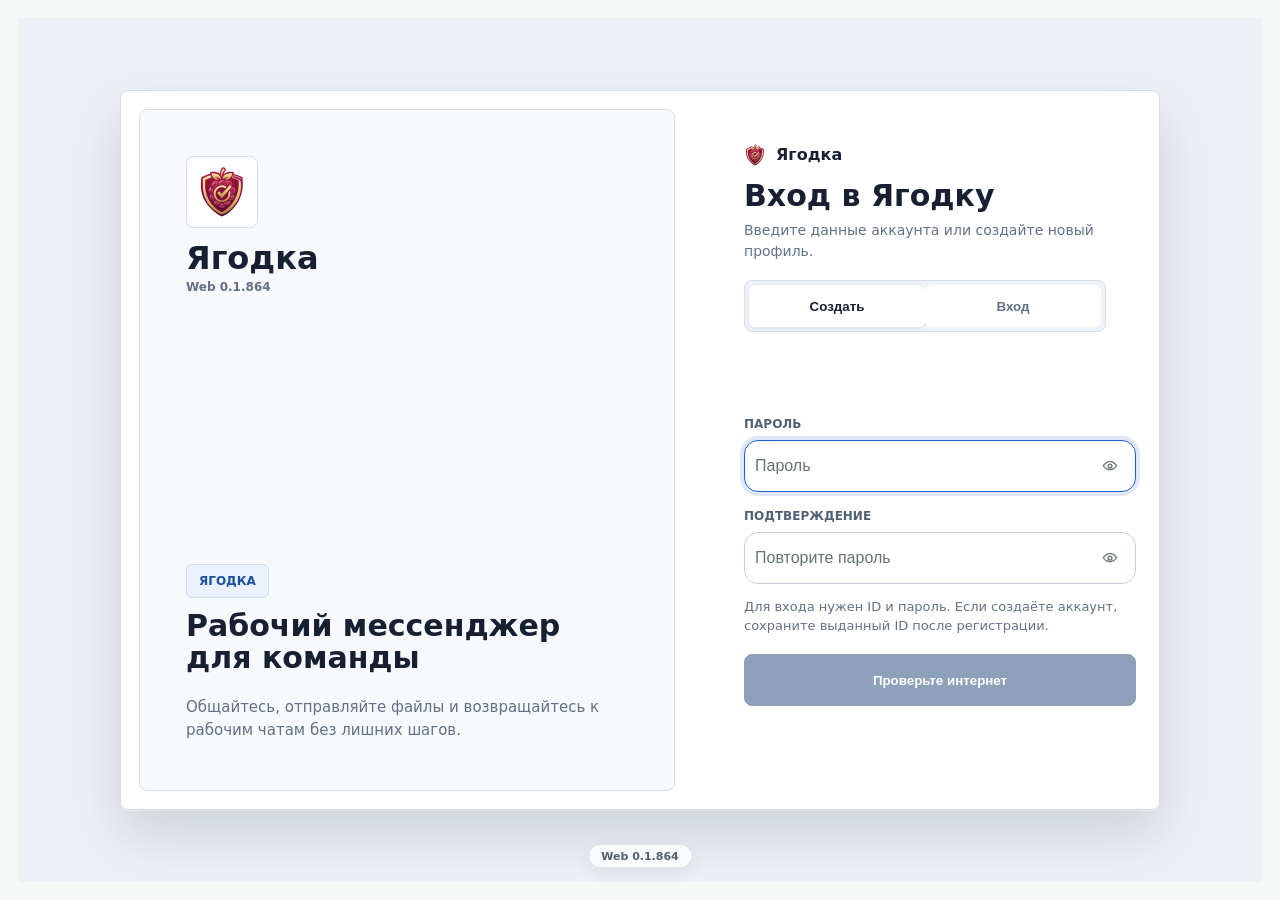
==== commit 06cc936b: "Update site web assets 0.1.864" ====
--- a/web/index.html
+++ b/web/index.html
@@ -1,50 +1,60 @@
 <!doctype html>
-<html lang="ru">
+<html lang="ru" class="app-frame-booting">
   <head>
     <meta charset="UTF-8" />
     <meta name="viewport" content="width=device-width,initial-scale=1,maximum-scale=1,user-scalable=no,shrink-to-fit=no,viewport-fit=cover" />
     <meta name="color-scheme" content="light dark" />
-    <meta name="theme-color" content="#0b0f14" />
+    <meta name="theme-color" content="#eaf5f0" />
     <meta name="application-name" content="Yagodka" />
+    <meta name="yagodka-build-id" content="0.1.864-fa5667842477" />
     <meta name="mobile-web-app-capable" content="yes" />
     <meta name="apple-mobile-web-app-capable" content="yes" />
-    <meta name="apple-mobile-web-app-status-bar-style" content="black-translucent" />
+    <meta name="apple-mobile-web-app-status-bar-style" content="default" />
     <meta name="apple-mobile-web-app-title" content="Yagodka" />
-    <link rel="manifest" href="./manifest.webmanifest?v=0.1.799-5b8e1ccd4f3e" />
-    <link rel="icon" href="./icons/icon.svg?v=0.1.799-5b8e1ccd4f3e" type="image/svg+xml" />
-    <link rel="apple-touch-icon" href="./icons/icon-app-192.png?v=0.1.799-5b8e1ccd4f3e" sizes="192x192" />
-    <link rel="mask-icon" href="./icons/icon.svg?v=0.1.799-5b8e1ccd4f3e" color="#0b0f14" />
+    <link rel="manifest" href="./manifest.webmanifest?v=0.1.864-fa5667842477" />
+    <link rel="icon" href="./icons/icon.svg?v=0.1.864-fa5667842477" type="image/svg+xml" />
+    <link rel="apple-touch-icon" href="./icons/icon-app-192.png?v=0.1.864-fa5667842477" sizes="192x192" />
+    <link rel="mask-icon" href="./icons/icon.svg?v=0.1.864-fa5667842477" color="#0b0f14" />
     <title>Yagodka</title>
-    <script type="module" crossorigin src="./assets/index-3KaLXTz5.js"></script>
+    <script type="module" crossorigin src="./assets/index-BetNzP0k.js"></script>
     <link rel="modulepreload" crossorigin href="./assets/rolldown-runtime-cYrLTzkK.js">
-    <link rel="modulepreload" crossorigin href="./assets/app-chat-host-deferred-C_v575Qj.js">
-    <link rel="modulepreload" crossorigin href="./assets/app-chat-surface-secondary-DM2v1wqV.js">
-    <link rel="modulepreload" crossorigin href="./assets/app-context-actions-KI1tDYpW.js">
-    <link rel="modulepreload" crossorigin href="./assets/app-debug-Dh56uoOS.js">
-    <link rel="modulepreload" crossorigin href="./assets/app-chat-surface-media-7FLqRcAv.js">
-    <link rel="modulepreload" crossorigin href="./assets/app-files-CKjHvgoZ.js">
-    <link rel="modulepreload" crossorigin href="./assets/app-handle-server-message-yaVlnrQ_.js">
-    <link rel="modulepreload" crossorigin href="./assets/app-nav-deferred-Dgi3Mv8H.js">
-    <link rel="modulepreload" crossorigin href="./assets/app-emoji-B-04CZ9x.js">
-    <link rel="modulepreload" crossorigin href="./assets/app-history-CgI0d_6k.js">
-    <link rel="modulepreload" crossorigin href="./assets/app-navigation-DR4bwTJJ.js">
-    <link rel="modulepreload" crossorigin href="./assets/boot-helpers-EjHzCJJG.js">
-    <link rel="stylesheet" crossorigin href="./assets/index-Cx0L6GTA.css">
+    <link rel="modulepreload" crossorigin href="./assets/app-chat-host-deferred-Cx3gp6zx.js">
+    <link rel="modulepreload" crossorigin href="./assets/app-chat-surface-secondary-C7iD9ELx.js">
+    <link rel="modulepreload" crossorigin href="./assets/app-context-actions-DZVQgMlX.js">
+    <link rel="modulepreload" crossorigin href="./assets/app-debug-sxV9JxGV.js">
+    <link rel="modulepreload" crossorigin href="./assets/app-chat-surface-media-BOwmvil3.js">
+    <link rel="modulepreload" crossorigin href="./assets/app-files-BIW-sKCQ.js">
+    <link rel="modulepreload" crossorigin href="./assets/app-handle-server-message-D_w7whot.js">
+    <link rel="modulepreload" crossorigin href="./assets/app-nav-deferred-C0e_d7wH.js">
+    <link rel="modulepreload" crossorigin href="./assets/app-emoji-D7vWOS7O.js">
+    <link rel="modulepreload" crossorigin href="./assets/app-history-DfVEnXH2.js">
+    <link rel="modulepreload" crossorigin href="./assets/app-navigation-Bp8g5v21.js">
+    <link rel="modulepreload" crossorigin href="./assets/boot-helpers-1EfEcC4I.js">
+    <link rel="stylesheet" crossorigin href="./assets/index-Bgiw_6_w.css">
   </head>
   <body>
-    <div id="app">
+    <div id="app" class="app-frame app-frame-booting">
       <div class="boot" aria-live="polite">
-        <img class="boot-logo" src="./icons/icon.svg" alt="" />
-        <div class="boot-brand">Ягодка</div>
-        <div class="boot-sub" id="boot-status">Загрузка…</div>
-        <div class="boot-bar" aria-hidden="true"></div>
+        <div class="boot-frame">
+          <img class="boot-logo" src="./icons/icon.svg" alt="" />
+          <div class="boot-kicker">Corporate Messenger</div>
+          <div class="boot-brand">Yagodka</div>
+          <div class="boot-sub" id="boot-status">Проверяем версию клиента</div>
+          <div class="boot-version" id="boot-version" data-build-version="0.1.864-fa5667842477">Web 0.1.864-fa5667842477</div>
+          <div class="boot-bar" aria-hidden="true"></div>
+        </div>
       </div>
     </div>
     <style>
       body {
         margin: 0;
-        background: var(--body-bg, var(--app-bg, #0b0f14));
-        color: var(--app-text, #e6edf3);
+        --app-host-canvas-bg: #eaf5f0;
+        --app-frame-bg: var(--app-host-canvas-bg);
+        --app-frame-safe-bg: var(--app-host-canvas-bg);
+        --app-shell-bottom-spill: 0px;
+        background: var(--app-frame-bg, var(--body-bg, var(--app-bg, #eaf5f0)));
+        background-color: var(--app-host-canvas-bg);
+        color: var(--app-text, #18211d);
         font:
           500 16px/1.35 ui-sans-serif,
           system-ui,
@@ -54,98 +64,108 @@
           Arial,
           sans-serif;
       }
+      html.app-frame-booting,
+      html.app-frame-booting body {
+        --safe-area-bg: #eaf5f0;
+        --app-host-canvas-bg: #eaf5f0;
+        --app-frame-bg: #eaf5f0;
+        --app-frame-safe-bg: #eaf5f0;
+        background: #eaf5f0;
+        background-color: #eaf5f0;
+      }
       #app {
-        position: relative;
-        min-height: 100dvh;
+        position: fixed;
+        top: 0;
+        right: 0;
+        left: 0;
+        bottom: auto;
+        min-height: 0;
+        height: 100vh;
+        height: 100dvh;
+        overflow: hidden;
+        background: var(--app-frame-bg, #eaf5f0);
+        background-color: var(--app-host-canvas-bg);
+        isolation: isolate;
       }
       .boot {
         position: absolute;
         inset: 0;
         display: grid;
         place-content: center;
-        padding: 20px;
-        gap: 10px;
-        text-align: center;
-        background: var(--body-bg, var(--app-bg, #0b0f14));
-        transition:
-          opacity 240ms ease,
-          transform 240ms ease,
-          filter 240ms ease;
-        will-change: opacity, transform, filter;
+        padding: 24px;
+        text-align: left;
+        background: var(--app-frame-bg, #eaf5f0);
+        background-color: var(--app-host-canvas-bg);
+        z-index: 2;
+        transition: opacity 180ms ease;
+        will-change: opacity;
       }
       .boot.boot-out {
         opacity: 0;
-        transform: scale(1.02);
-        filter: blur(10px);
         pointer-events: none;
       }
+      .boot-frame {
+        width: min(360px, calc(100vw - 48px));
+        display: grid;
+        gap: 10px;
+        padding: 24px;
+        border: 1px solid rgba(37, 52, 45, 0.12);
+        border-radius: 8px;
+        background: #fbfcfd;
+        box-shadow: 0 24px 52px rgba(35, 48, 41, 0.14);
+      }
       .boot-logo {
-        width: 72px;
-        height: 72px;
-        margin: 0 auto 2px;
-        opacity: 0.94;
-        filter: drop-shadow(0 10px 18px rgba(0, 0, 0, 0.25));
-        animation: boot-pulse 1.8s ease-in-out infinite;
+        width: 48px;
+        height: 48px;
+        opacity: 0.96;
+      }
+      .boot-kicker {
+        margin-top: 6px;
+        color: #66736d;
+        font-size: 11px;
+        font-weight: 700;
+        letter-spacing: 0;
+        text-transform: uppercase;
       }
       .boot-brand {
+        color: #18211d;
         font-weight: 800;
-        letter-spacing: 0.08em;
-        text-transform: uppercase;
-        font-size: 18px;
+        letter-spacing: 0;
+        font-size: 24px;
+        line-height: 1.1;
       }
       .boot-sub {
-        opacity: 0.72;
+        min-height: 20px;
+        color: #66736d;
         font-size: 14px;
+        line-height: 1.4;
+      }
+      .boot-version {
+        color: #4f5f58;
+        font-size: 12px;
+        font-weight: 760;
+        line-height: 1.3;
       }
       .boot-bar {
-        width: min(280px, 72vw);
-        height: 2px;
-        background: rgba(255, 255, 255, 0.14);
-        border-radius: 999px;
-        overflow: hidden;
+        width: 100%;
+        height: 3px;
+        margin-top: 4px;
+        border-radius: 2px;
+        background: linear-gradient(90deg, #2563eb 0 34%, rgba(148, 163, 184, 0.28) 34% 100%);
         position: relative;
-      }
-      .boot-bar::before {
-        content: "";
-        position: absolute;
-        inset: 0;
-        transform: translateX(-60%);
-        background: linear-gradient(90deg, transparent, rgba(236, 72, 153, 0.85), transparent);
-        animation: boot-slide 1.1s ease-in-out infinite;
-      }
-      @keyframes boot-pulse {
-        0%,
-        100% {
-          transform: translateY(0) scale(1);
-          opacity: 0.94;
-        }
-        50% {
-          transform: translateY(-2px) scale(1.01);
-          opacity: 1;
-        }
-      }
-      @keyframes boot-slide {
-        0% {
-          transform: translateX(-60%);
-        }
-        50% {
-          transform: translateX(60%);
-        }
-        100% {
-          transform: translateX(160%);
-        }
       }
       @media (prefers-reduced-motion: reduce) {
         .boot {
           transition: none;
         }
-        .boot-bar::before {
-          animation: none;
-          opacity: 0.55;
-          transform: none;
+      }
+      @media (max-width: 420px) {
+        .boot {
+          padding: 16px;
         }
-        .boot-logo {
-          animation: none;
+        .boot-frame {
+          width: min(100%, calc(100vw - 32px));
+          padding: 18px;
         }
       }
     </style>
--- a/web/assets/index-Bgiw_6_w.css
+++ b/web/assets/index-Bgiw_6_w.css
@@ -0,0 +1 @@
+@font-face{font-family:Numbers Rounded;src:url(../assets/fonts/Numbers-Rounded.woff2)format("woff2");font-weight:400;font-style:normal;font-display:swap;unicode-range:U+30-39,U+2B,U+2D}:root{--bg:#0b0f14;--panel:var(--bg);--panel2:var(--bg);--line:#223044;--text:#cbd5e1;--muted:#94a3b8;--good:#34d399;--warn:#fbbf24;--bad:#fb7185;--sel:#1f2a3a;--focus:#3b82f6;--accent:var(--focus);--overlay:#0009;--mono:"Roboto Mono", ui-monospace, SFMono-Regular, Menlo, Monaco, Consolas, "Liberation Mono", monospace;--sans:"Roboto", -apple-system, BlinkMacSystemFont, "Segoe UI", Roboto, Oxygen-Sans, Ubuntu, Cantarell, "Helvetica Neue", Arial, sans-serif;--font-regular:var(--sans);--font-monospace:var(--mono);--font-rounded:-ui-rounded, "Numbers Rounded", "Roboto", "Helvetica Neue", sans-serif;--font-family:var(--sans);--emoji-font:"Apple Color Emoji", "Segoe UI Emoji", "Noto Color Emoji", "Noto Emoji", "Android Emoji", "EmojiOne Color", "Twemoji Mozilla", "Segoe UI Symbol", sans-serif;--font-size-20:20px;--font-size-18:18px;--font-size-16:16px;--font-size-15:15px;--font-size-14:14px;--font-size-13:13px;--font-size-12:12px;--font-size-11:11px;--font-size:var(--font-size-16);--line-height-20:26px;--line-height-18:24px;--line-height-16:21px;--line-height-15:20px;--line-height-14:18px;--line-height-13:17px;--line-height-12:16px;--line-height-11:15px;--line-height:1.3125;--font-weight-normal:400;--font-weight-bold:500;--font-weight:var(--font-weight-normal);--sp-1:4px;--sp-2:6px;--sp-3:8px;--sp-4:10px;--sp-5:12px;--sp-6:18px;--space:8px;--gap:var(--space);--radius:calc(var(--space) * 1);--radius-lg:calc(var(--space) * 2);--layer-1:color-mix(in srgb, var(--text) 6%, transparent);--layer-2:color-mix(in srgb, var(--text) 10%, transparent);--body-bg:var(--bg);--phi:1.618;--phi-inv:.618;--phi-inv2:.382;--phi-inv3:.236;--phi-pct:61.8%;--phi-inv2-pct:38.2%;--phi-inv3-pct:23.6%;--r-xs:4px;--r-sm:6px;--r-md:8px;--r-lg:12px;--border-width:1px;--focus-ring-width:2px;--selection-bg:var(--sel);--selection-text:var(--text);--caret-color:var(--focus);--caret-thickness:2px;--caret-radius:1px;--caret-glow:color-mix(in srgb, var(--caret-color), transparent 45%);--caret-blink:1s;--scrollbar-size:10px;--scrollbar-radius:10px;--scrollbar-track:var(--panel);--scrollbar-thumb:var(--line);--scrollbar-thumb-hover:var(--muted);--app-bg:var(--bg);--app-text:var(--text);--app-muted:var(--muted);--app-outer-pad:0px;--app-max-width:100%;--app-border-color:transparent;--app-border-width:0px;--app-radius:0px;--app-shadow:none;--app-overflow:hidden;--app-row-header:auto;--app-row-main:1fr;--app-row-composer:auto;--app-row-footer:auto;--grid-cols:var(--sidebar-width) minmax(0, 1fr);--grid-gap:0px;--right-column-width:420px;--right-column-bg:var(--panel);--right-column-border-color:var(--line);--right-column-border-width:var(--border-width);--header-bg:linear-gradient(180deg, color-mix(in srgb, var(--panel) 96%, #0f172a 4%), color-mix(in srgb, var(--panel2) 90%, #0f172a 10%));--header-border-color:color-mix(in srgb, var(--line), transparent 28%);--header-border-width:var(--border-width);--header-topbar-height:56px;--header-pad-y:10px;--header-pad-x:16px;--header-gap-y:6px;--header-gap-x:12px;--header-left-color:var(--text);--header-right-color:var(--muted);--header-label-color:var(--muted);--header-id-color:var(--text);--header-version-color:var(--muted);--header-sep-color:var(--muted);--header-title-color:var(--text);--header-title-size:16px;--header-title-weight:600;--header-status-size:12px;--header-status-letter:.01em;--header-right-max-width:min(42vw, 420px);--header-shadow:0 10px 24px #0c121c29;--hdr-action-size:34px;--hdr-action-radius:999px;--hdr-action-bg:color-mix(in srgb, var(--panel2), transparent 35%);--hdr-action-border-color:color-mix(in srgb, var(--line), transparent 30%);--hdr-action-border-width:1px;--hdr-action-color:var(--header-right-color);--hdr-action-bg-hover:color-mix(in srgb, var(--hdr-action-bg), var(--focus) 12%);--hdr-action-color-hover:var(--text);--hdr-action-disabled-opacity:.45;--hdr-action-icon-size:18px;--hdr-action-gap:var(--sp-2);--hotkeys-gap:var(--sp-2);--hotkeys-pad-b:2px;--sidebar-bg:color-mix(in srgb, var(--panel) 94%, #0f172a 6%);--sidebar-border-color:var(--line);--sidebar-border-width:var(--border-width);--sidebar-pad:0px;--sidebar-list-pad:8px;--sidebar-width-min:308px;--sidebar-width-max:420px;--sidebar-collapsed-width:80px;--sidebar-width:var(--current-sidebar-left-width,var(--sidebar-width-max));--chat-bg:var(--bg);--chat-pad:calc(var(--space) * var(--phi));--surface-color:var(--panel2);--composer-bg:var(--panel);--safe-area-bg:var(--app-bg);--composer-border-color:var(--line);--composer-border-width:var(--border-width);--composer-divider-line:color-mix(in srgb, var(--composer-border-color), transparent 35%);--composer-divider-glow:color-mix(in srgb, var(--composer-bg), transparent 78%);--composer-divider-shadow:0 -1px 0 var(--composer-divider-line), 0 calc(-1 * var(--sp-4)) calc(var(--sp-5) * var(--phi)) var(--composer-divider-glow);--composer-pad-y:var(--space);--composer-pad-x:calc(var(--space) * 2);--composer-gap:var(--chat-input-btn-send-margin);--prompt-color:var(--muted);--footer-bg:linear-gradient(0deg, color-mix(in srgb, var(--panel) 96%, #0f172a 4%), color-mix(in srgb, var(--panel2) 90%, #0f172a 10%));--footer-border-color:color-mix(in srgb, var(--line), transparent 28%);--footer-border-width:var(--border-width);--footer-pad-y:var(--sp-2);--footer-pad-x:var(--sp-4);--footer-color:var(--muted);--footer-nav-bg:color-mix(in srgb, var(--panel2) 92%, transparent 8%);--footer-nav-border:color-mix(in srgb, var(--line), transparent 35%);--footer-nav-radius:22px;--footer-nav-pad:8px;--footer-tab-height:52px;--footer-tab-font-size:11px;--footer-tab-icon-size:22px;--footer-shadow:0 -10px 24px #0c121c29;--field-bg:#ffffff05;--field-border-color:var(--line);--field-border-width:var(--border-width);--field-text:var(--text);--field-radius:10px;--field-pad-y:10px;--field-pad-x:10px;--field-focus-border:var(--focus);--field-placeholder:var(--muted);--composer-field-bg:color-mix(in srgb, var(--panel2) 88%, transparent);--composer-field-border-color:color-mix(in srgb, var(--line), transparent 30%);--composer-field-border-width:var(--field-border-width);--composer-field-text:var(--field-text);--chat-input-size:54px;--chat-input-padding:var(--chat-pad);--chat-input-inner-padding:8px;--chat-input-border-radius:16px;--chat-input-max-width:var(--messages-container-width);--chat-input-btn-send-margin:8px;--composer-field-radius:var(--chat-input-border-radius);--composer-field-pad:var(--chat-input-inner-padding);--composer-field-min-h:var(--chat-input-size);--composer-field-max-h:120px;--composer-field-shadow:0 1px 0 #ffffff0a inset;--composer-helper-min-h:calc(var(--chat-input-size) * var(--phi-inv));--composer-helper-pad-y:calc(var(--chat-pad) * var(--phi-inv2));--composer-helper-pad-x:calc(var(--chat-pad) * var(--phi));--composer-helper-gap:calc(var(--sp-3) * var(--phi-inv));--composer-helper-radius:calc(var(--r-md) * var(--phi));--composer-helper-icon-size:clamp(18px, calc(var(--chat-input-size) * var(--phi-inv)), 24px);--composer-helper-action-size:clamp(32px, calc((var(--chat-input-size) * var(--phi-inv)) + (var(--chat-input-size) * var(--phi-inv3))), 42px);--composer-field-focus-border:var(--field-focus-border);--composer-field-placeholder:var(--field-placeholder);--composer-focus-ring-width:1px;--composer-input-font-family:var(--sans);--composer-input-font-size:max(var(--font-size), 16px);--composer-input-line-height:1.3125;--composer-input-font-weight:450;--composer-input-letter-spacing:0em;--composer-input-pad-y:calc(var(--chat-pad) * var(--phi-inv));--composer-btn-size:var(--composer-field-min-h);--composer-icon-btn-size:calc(var(--chat-input-size) * var(--phi-inv));--composer-icon-offset:calc((var(--chat-input-size) - var(--composer-icon-btn-size)) * var(--phi-inv3));--composer-send-gap:var(--chat-input-btn-send-margin);--send-berry-glint:#ffffffc7;--send-berry-light:#ff9bb0;--send-berry:#ff3b5c;--send-berry-dark:#e0163c;--send-leaf-light:#66e5a3;--send-leaf:#2bbf6f;--send-leaf-dark:#1e9e57;--send-icon-berry-size:18px;--send-icon-leaf-size:12px;--send-icon-leaf-offset-x:7px;--send-icon-leaf-offset-y:-11px;--send-icon-leaf-rotate:25deg;--send-icon-berry-shadow:0 8px 18px #0000002e;--send-icon-leaf-shadow:0 6px 14px #0000001f;--btn-bg:#ffffff05;--btn-border-color:var(--line);--btn-border-width:var(--border-width);--btn-text:var(--muted);--btn-radius:10px;--btn-pad-y:8px;--btn-pad-x:10px;--btn-bg-hover:var(--panel2);--btn-border-hover:var(--btn-border-color);--btn-text-hover:var(--text);--btn-bg-active:var(--sel);--btn-translate-active-y:1px;--hk-bg:transparent;--hk-border-color:var(--line);--hk-border-width:var(--border-width);--hk-text:var(--muted);--hk-radius:var(--r-sm);--hk-pad-y:4px;--hk-pad-x:8px;--hk-bg-hover:var(--panel2);--hk-text-hover:var(--text);--hk-bg-active:var(--sel);--row-bg:transparent;--row-text:var(--text);--row-min-h:56px;--row-pad-y:7px;--row-pad-x:16px;--row-gap:10px;--row-radius:12px;--row-tail-min:136px;--light-filled-secondary-text-color:color-mix(in srgb, var(--muted), transparent 90%);--row-bg-hover:var(--light-filled-secondary-text-color);--row-bg-menu-open:var(--light-filled-secondary-text-color);--row-bg-selected:var(--focus);--row-text-selected:#fff;--row-text-selected-muted:#ffffffd9;--row-bg-selected-hover:var(--row-bg-selected);--row-text-selected-hover:#fff;--row-text-selected-muted-hover:#ffffffd9;--row-unread-selected-bg:#fff;--row-unread-selected-text:var(--focus);--chatlist-badge-transition-in:.25s cubic-bezier(.35, .35, .47, 1.34);--chatlist-badge-transition-out:.25s cubic-bezier(.35, .35, .7, 1);--row-star-color:var(--warn);--row-dot-online:var(--focus);--row-dot-offline:var(--muted);--row-prefix-color:var(--muted);--row-pin-color:var(--muted);--avatar-size:40px;--avatar-radius:999px;--avatar-font-size:14px;--avatar-border-color:color-mix(in srgb, var(--line), transparent 15%);--avatar-text:#0b0f14;--pane-title-color:var(--text);--pane-title-mb:var(--sp-3);--pane-section-color:var(--muted);--pane-section-mt:var(--sp-4);--pane-section-mb:var(--sp-2);--chat-title-color:var(--muted);--chat-title-mb:var(--sp-3);--chat-line-gap:var(--sp-1);--msg-date-top:calc(var(--chat-pad) + 6px);--msg-pad-y:0px;--msg-status-read-color:var(--focus);--messages-container-width:min(100%, 920px);--chat-lines-max-width:var(--chat-input-max-width,var(--messages-container-width));--chat-bubbles-max-width:min(100%, var(--chat-input-max-width,var(--messages-container-width)));--msg-body-max-width:min(100%, 80ch);--msg-media-max-width:560px;--msg-avatar-size:36px;--msg-avatar-font-size:12px;--msg-avatar-gap:var(--sp-3);--msg-body-gap:var(--sp-3);--msg-meta-font-size:12px;--msg-card-shadow:0 10px 24px #0000001f;--msg-card-outline:0 0 0 1px color-mix(in srgb, var(--msg-accent,var(--focus)) 12%, var(--line) 88%);--msg-stripe-width:4px;--msg-text-size:16px;--msg-text-line:var(--line-height);--msg-from-size:14px;--msg-from-letter:.08em;--msg-from-pad-y:2px;--msg-from-pad-x:8px;--msg-from-bg:color-mix(in srgb, var(--msg-accent,var(--focus)) 14%, var(--panel) 86%);--msg-from-border:color-mix(in srgb, var(--msg-accent,var(--focus)) 35%, var(--line) 65%);--msg-meta-bg:color-mix(in srgb, var(--panel2), transparent 20%);--msg-meta-border:color-mix(in srgb, var(--line), transparent 30%);--msg-meta-pad-y:2px;--msg-meta-pad-x:6px;--msg-react-bg:color-mix(in srgb, var(--panel), transparent 35%);--msg-react-border:color-mix(in srgb, var(--msg-accent,var(--focus)) 18%, var(--line) 82%);--msg-react-active-bg:color-mix(in srgb, var(--msg-accent,var(--focus)) 26%, transparent 74%);--msg-react-active-border:color-mix(in srgb, var(--msg-accent,var(--focus)) 48%, transparent 52%);--chat-bubble-overflow:1px;--message-handhelds-margin:5.5625rem;--message-beside-button-size:2.375rem;--message-beside-button-margin:calc((var(--message-beside-button-size) + .5rem) * -1);--message-time-background:#00000059;--msg-bubble-radius:calc(var(--space) * 2);--msg-bubble-pad-x:calc(var(--space) * 2);--msg-bubble-pad-y:calc(var(--space) * 1.5);--msg-bubble-pad-bottom:calc(var(--space) * 1.5);--msg-bubble-tail-size:8px;--msg-bubble-tail-offset:2px;--msg-bubble-tail-offset-x:5px;--msg-bubble-tail-offset-y:2px;--msg-bubble-in-border-color:color-mix(in srgb, var(--line), transparent 35%);--msg-bubble-out-border-color:color-mix(in srgb, var(--accent), transparent 70%);--msg-in-justify:flex-start;--msg-out-justify:flex-end;--msg-sys-justify:flex-start;--msg-in-color:var(--text);--msg-out-color:var(--text);--msg-sys-color:var(--muted);--msg-time-color:var(--muted);--msg-meta-color:var(--msg-time-color);--msg-from-in-color:var(--text);--msg-from-out-color:var(--text);--msg-sep-color:var(--muted);--msg-text-in-color:var(--text);--msg-text-out-color:var(--text);--msg-in-bg:color-mix(in srgb, var(--panel), #fff 8%);--msg-in-bg-hi:var(--msg-in-bg);--msg-in-fill:var(--msg-in-bg);--msg-in-border-color:color-mix(in srgb, var(--msg-accent,var(--focus)) 22%, var(--line) 78%);--msg-in-border-gradient:linear-gradient(180deg, var(--msg-in-border-color), var(--msg-in-border-color));--msg-in-border-width:var(--border-width);--msg-in-radius:14px;--msg-in-radius-tail:14px;--msg-in-cont-corner:10px;--msg-in-pad-y:var(--sp-5);--msg-in-pad-x:var(--sp-5);--msg-in-pad-bottom:var(--sp-4);--msg-in-stripe:none;--msg-in-gloss:none;--msg-out-bg:color-mix(in srgb, var(--panel), #fff 6%);--msg-out-bg-hi:var(--msg-out-bg);--msg-out-fill:var(--msg-out-bg);--msg-out-border-color:color-mix(in srgb, var(--msg-accent,var(--focus)) 28%, var(--line) 72%);--msg-out-border-gradient:linear-gradient(180deg, var(--msg-out-border-color), var(--msg-out-border-color));--msg-out-border-width:var(--border-width);--msg-out-radius:14px;--msg-out-radius-tail:14px;--msg-out-cont-corner:10px;--msg-out-pad-y:var(--sp-5);--msg-out-pad-x:var(--sp-5);--msg-out-pad-bottom:var(--sp-4);--msg-out-stripe:none;--msg-out-gloss:none;--msg-tail-size:0px;--msg-tail-offset:0px;--msg-tail-radius:2px;--overlay-bg:var(--overlay);--overlay-blur:8px;--overlay-pad:var(--sp-6);--modal-bg:var(--panel);--modal-border-color:var(--line);--modal-border-width:var(--border-width);--modal-max-width:620px;--modal-max-height:calc(100dvh - (var(--overlay-pad) * 2));--modal-overflow:auto;--modal-radius:var(--r-lg);--modal-pad:var(--sp-5);--modal-shadow:0 10px 35px #00000080;--card-shadow:0 12px 30px #0000002e;--modal-title-color:var(--text);--modal-line-color:var(--muted);--modal-line-mt:6px;--modal-line-mb:6px;--modal-title-mb:10px;--modal-warn-color:var(--warn);--modal-warn-mt:8px;--modal-actions-gap:var(--sp-2);--modal-actions-mt:10px;--viewer-pad:calc(var(--sp-4) * var(--phi));--viewer-gap:calc(var(--sp-3) * var(--phi-inv));--viewer-nav-size:clamp(32px, calc(var(--sp-6) * var(--phi)), 44px);--viewer-nav-pad-x:calc(var(--sp-3) * var(--phi-inv));--viewer-caption-pad-x:calc(var(--sp-4) * var(--phi));--viewer-caption-pad-y:calc(var(--sp-3) * var(--phi-inv));--viewer-actions-gap:calc(var(--sp-3) * var(--phi-inv));--viewer-media-max-h:min(calc(var(--app-vh,100vh) * var(--phi-inv)), 640px);--viewer-media-max-h-mobile:min(calc(var(--app-vh,100vh) * var(--phi-inv)), 520px)}:root[data-msg-wide="1"]{--messages-container-width:min(100%, 1000px);--chat-bubbles-max-width:min(100%, var(--messages-container-width));--msg-date-top:calc(var(--chat-pad) + 6px)}:root[data-msg-view=bubble]{--messages-container-width:min(100%, 728px);--chat-input-max-width:var(--messages-container-width);--chat-line-gap:4px;--msg-body-gap:4px;--msg-text-line:var(--line-height);--msg-body-max-width:min(85%, var(--chat-bubbles-max-width));--msg-card-shadow:0 1px 0 #ffffff0a inset, 0 8px 24px #00000040;--msg-card-outline:0 0 0 0 transparent;--msg-time-color:var(--muted);--msg-meta-bg:transparent;--msg-meta-border:transparent;--msg-in-radius:var(--msg-bubble-radius);--msg-in-radius-tail:var(--msg-bubble-radius);--msg-out-radius:var(--msg-bubble-radius);--msg-out-radius-tail:var(--msg-bubble-radius);--msg-in-pad-x:var(--msg-bubble-pad-x);--msg-in-pad-y:var(--msg-bubble-pad-y);--msg-in-pad-bottom:var(--msg-bubble-pad-bottom);--msg-out-pad-x:var(--msg-bubble-pad-x);--msg-out-pad-y:var(--msg-bubble-pad-y);--msg-out-pad-bottom:var(--msg-bubble-pad-bottom);--msg-in-border-color:var(--msg-bubble-in-border-color);--msg-out-border-color:var(--msg-bubble-out-border-color);--msg-tail-size:var(--msg-bubble-tail-size);--msg-tail-offset:var(--msg-bubble-tail-offset);--msg-tail-offset-x:var(--msg-bubble-tail-offset-x);--msg-tail-offset-y:var(--msg-bubble-tail-offset-y)}@media (width>=926px){html.sidebar-left-collapsed{--sidebar-width-min:var(--sidebar-collapsed-width)}}:root[data-msg-view=plain]{--msg-pad-y:0px;--chat-line-gap:var(--sp-4);--msg-body-max-width:100%;--msg-in-justify:flex-start;--msg-out-justify:flex-start;--msg-avatar-size:34px;--msg-avatar-font-size:11px;--msg-avatar-gap:var(--sp-2);--msg-body-gap:var(--sp-3);--msg-meta-font-size:11px;--msg-card-shadow:none;--msg-card-outline:0 0 0 1px color-mix(in srgb, var(--msg-accent,var(--focus)) 35%, transparent 65%);--msg-stripe-width:3px;--msg-text-size:15px;--msg-text-line:1.55;--msg-from-size:11px;--msg-from-letter:.06em;--msg-from-bg:color-mix(in srgb, var(--panel2), transparent 10%);--msg-from-border:color-mix(in srgb, var(--msg-accent,var(--focus)) 28%, var(--line) 72%);--msg-meta-bg:color-mix(in srgb, var(--panel2), transparent 10%);--msg-meta-border:color-mix(in srgb, var(--line), transparent 40%);--msg-meta-pad-y:2px;--msg-meta-pad-x:6px;--msg-in-bg:color-mix(in srgb, var(--panel), transparent 8%);--msg-in-bg-hi:var(--msg-in-bg);--msg-in-fill:linear-gradient(180deg, var(--msg-in-bg) 0%, var(--msg-in-bg) 100%);--msg-in-border-color:color-mix(in srgb, var(--msg-accent,var(--focus)) 32%, var(--line) 68%);--msg-in-border-gradient:linear-gradient(120deg, color-mix(in srgb, var(--msg-accent,var(--focus)) 70%, transparent 30%), color-mix(in srgb, var(--msg-in-border-color) 80%, transparent 20%), color-mix(in srgb, var(--msg-accent,var(--focus)) 30%, transparent 70%));--msg-in-radius:14px;--msg-in-radius-tail:14px;--msg-in-cont-corner:10px;--msg-in-pad-y:var(--sp-4);--msg-in-pad-x:var(--sp-4);--msg-in-pad-bottom:var(--sp-4);--msg-in-stripe:linear-gradient(90deg, color-mix(in srgb, var(--msg-accent,var(--focus)) 40%, transparent 60%) 0 var(--msg-stripe-width), transparent var(--msg-stripe-width) 100%);--msg-in-gloss:none;--msg-out-bg:color-mix(in srgb, var(--panel), transparent 8%);--msg-out-bg-hi:var(--msg-out-bg);--msg-out-fill:linear-gradient(180deg, var(--msg-out-bg) 0%, var(--msg-out-bg) 100%);--msg-out-border-color:color-mix(in srgb, var(--msg-accent,var(--focus)) 32%, var(--line) 68%);--msg-out-border-gradient:linear-gradient(120deg, color-mix(in srgb, var(--msg-accent,var(--focus)) 70%, transparent 30%), color-mix(in srgb, var(--msg-out-border-color) 80%, transparent 20%), color-mix(in srgb, var(--msg-accent,var(--focus)) 30%, transparent 70%));--msg-out-radius:14px;--msg-out-radius-tail:14px;--msg-out-cont-corner:10px;--msg-out-pad-y:var(--sp-4);--msg-out-pad-x:var(--sp-4);--msg-out-pad-bottom:var(--sp-4);--msg-out-stripe:linear-gradient(90deg, transparent 0 calc(100% - var(--msg-stripe-width)), color-mix(in srgb, var(--msg-accent,var(--focus)) 40%, transparent 60%) calc(100% - var(--msg-stripe-width)) 100%);--msg-out-gloss:none;--msg-tail-size:0px;--msg-tail-offset:0px}:root[data-msg-view=compact]{--msg-pad-y:0px;--chat-line-gap:var(--sp-2);--msg-body-max-width:min(100%, 560px);--msg-in-justify:flex-start;--msg-out-justify:flex-start;--msg-avatar-size:26px;--msg-avatar-font-size:10px;--msg-avatar-gap:var(--sp-1);--msg-body-gap:var(--sp-2);--msg-meta-font-size:10px;--msg-card-shadow:0 8px 16px #0000001a;--msg-card-outline:0 0 0 1px color-mix(in srgb, var(--msg-accent,var(--focus)) 18%, transparent 82%);--msg-stripe-width:2px;--msg-text-size:13px;--msg-text-line:1.45;--msg-from-size:11px;--msg-from-letter:.02em;--msg-from-pad-y:0px;--msg-from-pad-x:0px;--msg-from-bg:transparent;--msg-from-border:transparent;--msg-meta-bg:transparent;--msg-meta-border:transparent;--msg-meta-pad-y:0px;--msg-meta-pad-x:0px;--msg-in-bg:color-mix(in srgb, var(--panel2), transparent 12%);--msg-in-bg-hi:color-mix(in srgb, var(--msg-in-bg), #fff 4%);--msg-in-fill:linear-gradient(180deg, var(--msg-in-bg-hi), var(--msg-in-bg));--msg-in-border-color:color-mix(in srgb, var(--line), transparent 30%);--msg-in-border-gradient:linear-gradient(135deg, color-mix(in srgb, var(--msg-accent,var(--focus)) 32%, transparent 68%), color-mix(in srgb, var(--msg-in-border-color) 70%, transparent 30%));--msg-in-radius:12px;--msg-in-radius-tail:12px;--msg-in-cont-corner:8px;--msg-in-pad-y:var(--sp-2);--msg-in-pad-x:var(--sp-3);--msg-in-pad-bottom:var(--sp-2);--msg-in-stripe:linear-gradient(90deg, color-mix(in srgb, var(--msg-accent,var(--focus)) 30%, transparent 70%) 0 var(--msg-stripe-width), transparent var(--msg-stripe-width) 100%);--msg-in-gloss:none;--msg-out-bg:color-mix(in srgb, var(--panel2), transparent 12%);--msg-out-bg-hi:color-mix(in srgb, var(--msg-out-bg), #fff 4%);--msg-out-fill:linear-gradient(180deg, var(--msg-out-bg-hi), var(--msg-out-bg));--msg-out-border-color:color-mix(in srgb, var(--line), transparent 30%);--msg-out-border-gradient:linear-gradient(135deg, color-mix(in srgb, var(--msg-accent,var(--focus)) 32%, transparent 68%), color-mix(in srgb, var(--msg-out-border-color) 70%, transparent 30%));--msg-out-radius:12px;--msg-out-radius-tail:12px;--msg-out-cont-corner:8px;--msg-out-pad-y:var(--sp-2);--msg-out-pad-x:var(--sp-3);--msg-out-pad-bottom:var(--sp-2);--msg-out-stripe:linear-gradient(90deg, transparent 0 calc(100% - var(--msg-stripe-width)), color-mix(in srgb, var(--msg-accent,var(--focus)) 30%, transparent 70%) calc(100% - var(--msg-stripe-width)) 100%);--msg-out-gloss:none;--msg-tail-size:0px;--msg-tail-offset:0px}:root[data-theme=light]{--lightningcss-light:initial;--lightningcss-dark: ;color-scheme:light}:root[data-theme=dark]{--lightningcss-light: ;--lightningcss-dark:initial;color-scheme:dark}:root{--safe-bottom-raw:env(safe-area-inset-bottom);--safe-bottom-pad:clamp(0px, env(safe-area-inset-bottom), 44px);--app-vh:100dvh;--app-frame-vh:var(--app-vh);--app-gap-bottom:0px;--app-layout-gap-bottom:var(--app-gap-bottom);--app-shell-bottom-spill:0px;--app-bottom-inset:max(var(--safe-bottom-pad), var(--app-layout-gap-bottom,var(--app-gap-bottom,0px)));--app-physical-bottom-pad:var(--app-bottom-inset);--app-bottom-live-pad:clamp(8px, calc(var(--app-bottom-inset) - 22px), 16px);--app-frame-bottom-inset:0px;--safe-bottom-layout-pad:var(--app-bottom-live-pad);--app-frame-bg:var(--app-bg);--app-frame-safe-bg:var(--safe-area-bg,var(--app-frame-bg));--app-host-canvas-bg:var(--safe-area-bg,var(--app-frame-bg,var(--app-bg)))}html,body{background:var(--app-frame-bg,var(--body-bg,var(--app-bg)));background-color:var(--app-host-canvas-bg,var(--safe-area-bg,var(--app-frame-bg,#eaf5f0)));width:100%;height:100%;color:var(--app-text);font-family:var(--font-family);font-size:var(--font-size);line-height:var(--line-height);font-weight:var(--font-weight);font-variant-numeric:tabular-nums lining-nums;font-feature-settings:"tnum" 1, "lnum" 1;margin:0}@supports (padding:max(0px)){html{padding:0 min(16px, env(safe-area-inset-right)) 0 min(16px, env(safe-area-inset-left))}}html{-webkit-text-size-adjust:100%;-moz-text-size-adjust:100%;text-size-adjust:100%;overscroll-behavior:none;overflow:hidden}html.app-frame-booting,html.app-frame-booting body{--safe-area-bg:#eaf5f0;--app-frame-bg:#eaf5f0;--app-frame-safe-bg:#eaf5f0;--app-host-canvas-bg:#eaf5f0;background:#eaf5f0}html.is-ios{position:fixed;inset:0}body{overscroll-behavior:none;-webkit-tap-highlight-color:transparent;display:block;overflow:hidden}html.has-auth-pages,body.has-auth-pages{background:var(--surface-color);background-color:var(--surface-color);--safe-area-bg:var(--surface-color);--app-frame-bg:var(--surface-color);--app-frame-safe-bg:var(--surface-color);--app-host-canvas-bg:var(--surface-color)}body.has-auth-pages .hdr,body.has-auth-pages .grid,body.has-auth-pages .footer,body.has-auth-pages .nav-overlay,body.has-auth-pages .toast-host,body.has-auth-pages .modal-auth .auth-close{display:none}button{touch-action:manipulation}#app{background:var(--app-frame-bg,var(--app-bg));background-color:var(--app-host-canvas-bg,var(--safe-area-bg,var(--app-frame-bg,#eaf5f0)));z-index:1;height:100dvh;height:var(--app-vh);width:100%;min-height:100dvh;min-height:var(--app-vh);padding:var(--app-outer-pad);isolation:isolate;position:relative;overflow:hidden}#app.app-frame:after{content:"";height:var(--app-frame-bottom-inset);background:var(--app-frame-safe-bg,var(--safe-area-bg,var(--sidebar-bg)));pointer-events:none;z-index:0;position:absolute;bottom:0;left:0;right:0}#app.app-frame>.app{z-index:1;position:relative}#app.app-frame>.boot{z-index:3}#app.app-frame-booting{--app-host-canvas-bg:#eaf5f0;--app-frame-bg:var(--app-host-canvas-bg);--app-frame-safe-bg:var(--app-host-canvas-bg)}body:after{content:"";height:var(--app-frame-bottom-inset);background:var(--app-frame-safe-bg,var(--safe-area-bg,var(--sidebar-bg)));pointer-events:none;z-index:0;position:fixed;bottom:0;left:0;right:0}@media (width<=860px){body[data-viewport-diagnostic="1"]:before,#app.app-frame[data-viewport-diagnostic="1"]:before{color:#fff;letter-spacing:0;white-space:nowrap;pointer-events:none;background:#ae2323db;border:1px solid #ffffffb8;border-radius:999px;justify-content:center;align-items:center;max-width:calc(100vw - 12px);min-height:18px;padding:2px 6px;font-size:9px;font-weight:900;line-height:1;display:inline-flex;box-shadow:0 4px 12px #0b121c47}body[data-viewport-diagnostic="1"]:before{content:"PHYSICAL-BOTTOM vh=" attr(data-app-vh) " gap=" attr(data-app-gap-bottom) " layout=" attr(data-app-layout-gap-bottom) " kbd=" attr(data-app-keyboard) " safe=" attr(data-app-safe-bottom) " spill=" attr(data-app-shell-spill);left:50%;bottom:max(8px, calc(var(--app-bottom-inset) + 68px));z-index:2147483600;position:fixed;transform:translate(-50%)}#app.app-frame[data-viewport-diagnostic="1"]:before{content:"APP-FRAME-BOTTOM vh=" attr(data-app-vh) " gap=" attr(data-app-gap-bottom) " layout=" attr(data-app-layout-gap-bottom) " spill=" attr(data-app-shell-spill);left:4px;bottom:max(8px, calc(var(--app-bottom-inset) + 36px));z-index:30;position:absolute}.app-frame-diagnostic-panel{top:max(86px, calc(env(safe-area-inset-top) + 70px));z-index:2147483647;color:#f6fff9;letter-spacing:0;white-space:pre-wrap;overflow-wrap:anywhere;pointer-events:none;background:#070d0ae6;border:1px solid #ffffffb8;border-radius:8px;max-height:42vh;margin:0;padding:8px 10px;font-family:ui-monospace,SFMono-Regular,Menlo,Consolas,Liberation Mono,monospace;font-size:9px;font-weight:700;line-height:1.24;position:fixed;left:8px;right:8px;overflow:hidden;box-shadow:0 12px 32px #0000006b}}@supports (-webkit-touch-callout:none) and (not (height:100dvh)){#app{height:-webkit-fill-available;min-height:-webkit-fill-available}}@media (width<=600px){html,body{height:calc(var(--vh,1vh) * 100)}}*{box-sizing:border-box;-webkit-tap-highlight-color:transparent}::selection{background:var(--selection-bg);color:var(--selection-text)}*{scrollbar-color:var(--scrollbar-thumb) var(--scrollbar-track);scrollbar-width:thin}::-webkit-scrollbar{width:var(--scrollbar-size);height:var(--scrollbar-size)}::-webkit-scrollbar-track{background:var(--scrollbar-track)}::-webkit-scrollbar-thumb{background-color:var(--scrollbar-thumb);border-radius:var(--scrollbar-radius)}::-webkit-scrollbar-thumb:hover{background-color:var(--scrollbar-thumb-hover)}@media (pointer:coarse){*{scrollbar-width:none}::-webkit-scrollbar{width:0;height:0}}.fancy-caret{width:var(--caret-thickness);background:var(--caret-color);border-radius:var(--caret-radius);pointer-events:none;z-index:2000;opacity:0;height:1em;box-shadow:0 0 8px var(--caret-glow), 0 0 1px color-mix(in srgb, var(--caret-color), transparent 20%);position:fixed;top:-9999px;left:-9999px;transform:translateZ(0)}.fancy-caret.on{opacity:1;animation:yagodka-caret-blink var(--caret-blink) steps(1, end) infinite}@keyframes yagodka-caret-blink{0%,54%{opacity:1}55%,to{opacity:0}}@media (prefers-reduced-motion:reduce){.fancy-caret.on{opacity:1;animation:none}}.app{z-index:1;width:100%;height:100%;max-width:var(--app-max-width);border:var(--app-border-width) solid var(--app-border-color);border-radius:var(--app-radius);box-shadow:var(--app-shadow);overflow:var(--app-overflow);grid-template-rows:var(--app-row-header) var(--app-row-main) var(--app-row-footer);margin:0 auto;display:grid;position:relative}.hdr{background:var(--header-bg);border-bottom:var(--header-border-width) solid var(--header-border-color);box-shadow:var(--header-shadow);padding:var(--header-pad-y) var(--header-pad-x);padding-top:calc(var(--header-pad-y) + env(safe-area-inset-top));grid-template-columns:minmax(0,1fr) auto;grid-template-rows:minmax(var(--header-topbar-height), auto) auto;min-height:var(--header-topbar-height);align-items:center;gap:var(--header-gap-y) var(--header-gap-x);display:grid}.hdr-left{color:var(--header-left-color);white-space:nowrap;text-overflow:ellipsis;align-items:center;gap:var(--sp-2);min-width:0;display:flex;overflow:hidden}.hdr-right{color:var(--header-right-color);white-space:nowrap;text-overflow:ellipsis;max-width:var(--header-right-max-width);text-align:right;overflow:hidden}.hotkeys{gap:var(--hotkeys-gap);padding-bottom:var(--hotkeys-pad-b);grid-column:1/-1;display:flex;overflow-x:auto}.grid{grid-template-columns:var(--grid-cols);gap:var(--grid-gap);height:100%;min-height:0;display:grid;position:relative}body.has-right-col{--grid-cols:var(--sidebar-width) minmax(0, 1fr) var(--right-column-width)}.chat-col{flex-direction:column;min-width:0;min-height:0;display:flex}.right-col{background:linear-gradient(var(--layer-2), var(--layer-2)), var(--right-column-bg);border-left:var(--right-column-border-width) solid var(--right-column-border-color);min-width:0;min-height:0;display:none;overflow:hidden}body.has-right-col .right-col{flex-direction:column;display:flex}.right-col-shell{flex-direction:column;height:100%;min-height:0;display:flex}.right-col-head{justify-content:space-between;align-items:center;gap:var(--sp-2);padding:var(--sp-3) var(--sp-4);border-bottom:var(--right-column-border-width) solid var(--right-column-border-color);background:var(--right-column-bg);display:flex}.right-col-title{letter-spacing:.08em;text-transform:uppercase;color:var(--muted);font-size:12px;font-weight:700}.right-col-body{-webkit-overflow-scrolling:touch;flex:auto;min-height:0;overflow:hidden auto}.chat-col>.chat{flex:auto;min-height:0}.sidebar{--avatar-size:54px;--avatar-font-size:20px;--row-pad-x:14px;background:linear-gradient(var(--layer-2), var(--layer-2)), var(--sidebar-bg);border-right:var(--sidebar-border-width) solid var(--sidebar-border-color);padding:var(--sidebar-pad);flex-direction:column;min-width:0;min-height:0;padding-bottom:3px;display:flex;position:relative;overflow:hidden}.sidebar .row{padding-inline-end:var(--row-pad-x)}.sidebar.sidebar-collapsed{--avatar-size:32px;--avatar-font-size:12px;--sidebar-list-pad:0px;padding-left:0;padding-right:0}.sidebar.sidebar-collapsed .sidebar-header,.sidebar.sidebar-collapsed .sidebar-searchbar,.sidebar.sidebar-collapsed .sidebar-tabs,.sidebar.sidebar-collapsed .sidebar-desktop-bottom,.sidebar.sidebar-collapsed .pane-title,.sidebar.sidebar-collapsed .pane-section{display:none}.sidebar.sidebar-collapsed .row{border-radius:0;justify-content:flex-start;padding-inline:13px 0}.sidebar.sidebar-collapsed .row-main,.sidebar.sidebar-collapsed .row-tail,.sidebar.sidebar-collapsed .row-sub,.sidebar.sidebar-collapsed .row-time,.sidebar.sidebar-collapsed .row-unread,.sidebar.sidebar-collapsed .row-draft,.sidebar.sidebar-collapsed .row-prefix,.sidebar.sidebar-collapsed .row-label{display:none}@media (width>=601px){.sidebar:not(.sidebar-collapsed) .row[data-ctx-kind]{grid-template-columns:var(--avatar-size) minmax(0, 1fr) minmax(var(--row-tail-min,96px), max-content);column-gap:var(--row-gap);grid-template-rows:auto auto;grid-template-areas:"ava title tail""ava sub tail";align-items:center;row-gap:3px;display:grid}.sidebar:not(.sidebar-collapsed) .row[data-ctx-kind]>.avatar{grid-area:ava;align-self:center}.sidebar:not(.sidebar-collapsed) .row[data-ctx-kind]>.row-main{display:contents}.sidebar:not(.sidebar-collapsed) .row[data-ctx-kind] .row-title{grid-area:title;align-self:flex-end;min-width:0}.sidebar:not(.sidebar-collapsed) .row[data-ctx-kind] .row-sub{grid-area:sub;align-self:flex-start;min-width:0}.sidebar:not(.sidebar-collapsed) .row[data-ctx-kind]>.row-tail{min-height:calc(var(--row-min-h) - (var(--row-pad-y) * 2));flex-direction:column;grid-area:tail;place-self:stretch end;align-items:flex-end;gap:6px;margin-left:0;display:flex}}.sidebar-resize-handle{cursor:col-resize;z-index:5;touch-action:none;width:8px;position:absolute;top:0;bottom:0;right:-4px}.sidebar-resize-handle:before{content:"";background:color-mix(in srgb, var(--line), transparent 20%);opacity:0;width:2px;transition:opacity .12s;position:absolute;top:0;bottom:0;left:3px}.sidebar-resize-handle:hover:before,.sidebar-resize-handle.is-active:before{opacity:1}@media (width<=925px){.sidebar-resize-handle{display:none}}.sidebar-body{-webkit-overflow-scrolling:touch;scrollbar-gutter:stable both-edges;min-width:0;min-height:0;padding-inline:var(--sidebar-list-pad);padding-bottom:max(var(--sp-2), var(--app-bottom-live-pad));scroll-padding-bottom:max(var(--sp-2), var(--app-bottom-live-pad));overflow-anchor:none;touch-action:pan-y;flex:auto;overflow:hidden auto}.sidebar-body.sidebar-body-chatlist{padding-inline:0}.sidebar-body.sidebar-body-chatlist>.chatlist{margin-inline:var(--sidebar-list-pad)}.chat{background:linear-gradient(var(--layer-1), var(--layer-1)), linear-gradient(var(--layer-2), var(--layer-2)), var(--chat-bg);padding:var(--chat-pad);overscroll-behavior:contain;touch-action:pan-y;flex-direction:column;min-width:0;min-height:0;display:flex;position:relative;overflow:hidden}.chat-host{-webkit-overflow-scrolling:touch;scrollbar-gutter:stable both-edges;overflow-anchor:none;overscroll-behavior:contain;touch-action:pan-y;flex:auto;min-width:0;min-height:0;overflow:hidden auto}.input-wrap{padding:var(--composer-pad-y) var(--chat-input-padding);--composer-action-gap:calc(var(--composer-gap) * var(--phi-inv));--composer-action-size:var(--composer-icon-btn-size);padding-bottom:max(var(--composer-pad-y), var(--app-bottom-live-pad));border-top:var(--composer-border-width) solid var(--composer-border-color);background:var(--composer-bg);flex-direction:column;display:flex}.input-wrap>.chat-selection-bar{background:0 0;border-top:0;padding:0}.input-wrap.is-selecting>.composer-edit,.input-wrap.is-selecting>.composer-helper,.input-wrap.is-selecting>.board-editor,.input-wrap.is-selecting>.composer-row,.input-wrap.is-selecting>.composer-meta{display:none}@media (width>=601px){.input-wrap{--composer-gap:var(--chat-input-btn-send-margin);--composer-action-gap:4px;--composer-field-min-h:var(--chat-input-size);--composer-action-size:34px;--composer-input-pad-y:var(--chat-input-inner-padding)}}.composer-row{align-items:center;gap:var(--composer-gap);min-height:var(--composer-field-min-h);display:flex}.composer-actions{align-items:center;gap:var(--composer-action-gap);flex:none;display:flex}.composer-row>.composer-field{flex:auto;min-width:0}.input-wrap>.composer-edit,.input-wrap>.composer-helper,.input-wrap>.board-editor,.input-wrap>.composer-row,.input-wrap>.composer-meta{max-width:var(--chat-input-max-width);width:100%;margin-left:auto;margin-right:auto}:root[data-msg-wide="1"] .input-wrap>.composer-edit,:root[data-msg-wide="1"] .input-wrap>.composer-helper,:root[data-msg-wide="1"] .input-wrap>.board-editor,:root[data-msg-wide="1"] .input-wrap>.composer-row,:root[data-msg-wide="1"] .input-wrap>.composer-meta{margin-left:auto;margin-right:auto}.sidebar-bottom-dock{min-height:var(--composer-field-min-h);padding-top:var(--sp-3);background:0 0;border-top:0;justify-content:center;align-items:center;display:flex}.composer-field{align-items:center;gap:var(--composer-action-gap);min-height:var(--composer-field-min-h);background:var(--composer-field-bg);border:var(--composer-field-border-width) solid var(--composer-field-border-color);border-radius:var(--composer-field-radius);box-shadow:var(--composer-field-shadow);padding:0 var(--composer-field-pad);display:flex;position:relative}.composer-field .composer-actions{gap:var(--composer-action-gap)}.composer-field:after{content:"";inset:calc(-1 * var(--composer-field-border-width));padding:var(--composer-field-border-width);border-radius:calc(var(--composer-field-radius) + var(--composer-field-border-width));pointer-events:none;opacity:0;transition:opacity .16s;display:none;position:absolute}@supports (-webkit-mask-composite:xor) or (mask-composite:exclude){.composer-field:after{background:linear-gradient(90deg, transparent, color-mix(in srgb, var(--focus), transparent 72%), transparent, color-mix(in srgb, var(--accent), transparent 78%), transparent);-webkit-mask-composite:xor;background-size:220% 100%;display:block;-webkit-mask-image:linear-gradient(#000 0 0),linear-gradient(#000 0 0);-webkit-mask-position:0 0,0 0;-webkit-mask-size:auto,auto;-webkit-mask-repeat:repeat,repeat;-webkit-mask-clip:content-box,border-box;-webkit-mask-origin:content-box,border-box;-webkit-mask-composite:xor;mask-composite:exclude;-webkit-mask-source-type:auto,auto;mask-mode:match-source,match-source}}.input-wrap.composer-typing .composer-field:after{opacity:.7;animation:1.9s ease-in-out infinite composer-shimmer}@media (prefers-reduced-motion:reduce){.input-wrap.composer-typing .composer-field:after{animation:none}}@keyframes composer-shimmer{0%{background-position:0%}to{background-position:200%}}@supports not ((-webkit-mask-composite:xor) or (mask-composite:exclude)){.input-wrap.composer-typing .composer-field{animation:1.9s ease-in-out infinite composer-border-pulse}@media (prefers-reduced-motion:reduce){.input-wrap.composer-typing .composer-field{animation:none}}}@keyframes composer-border-pulse{0%,to{border-color:color-mix(in srgb, var(--composer-field-border-color), var(--focus) 35%);box-shadow:0 0 0 0 color-mix(in srgb, var(--focus), transparent 88%)}50%{border-color:color-mix(in srgb, var(--composer-field-border-color), var(--accent) 35%);box-shadow:0 0 0 1px color-mix(in srgb, var(--accent), transparent 88%)}}.composer-meta{justify-content:space-between;align-items:center;gap:var(--sp-4);color:var(--prompt-color);padding:4px 2px 0;font-size:12px;line-height:1.2;display:flex}.input-wrap.input-wrap-no-composer .composer-field,.input-wrap.input-wrap-no-composer .composer-row,.input-wrap.input-wrap-no-composer .composer-meta,.input-wrap.input-wrap-no-composer .composer-edit,.input-wrap.input-wrap-no-composer .composer-helper,.input-wrap:not(.composer-too-long):not(.composer-near-limit):not(.board-editor-open) .composer-meta{display:none}.composer-count{font-variant-numeric:tabular-nums;opacity:.75}.input-wrap.composer-too-long .composer-count{color:var(--bad);opacity:1}@media (width<=520px){.composer-hint{display:none}.composer-meta{justify-content:flex-end}}@media (pointer:coarse){.composer-hint{display:none}}.input-wrap.board-editor-open{--composer-field-min-h:96px;--composer-field-max-h:min(calc(var(--app-vh,100vh) * .44), 420px)}.input-wrap.board-editor-open .composer-field{align-items:flex-start;padding-top:6px;padding-bottom:6px}.input-wrap.board-editor-open .composer-field .input{padding-top:6px;padding-bottom:0}.board-editor{border:1px solid color-mix(in srgb, var(--line), transparent 22%);background:color-mix(in srgb, var(--panel), transparent 12%);border-radius:16px;gap:10px;padding:10px;display:grid}.board-editor-toolbar{overscroll-behavior-x:contain;scrollbar-width:none;align-items:center;gap:6px;display:flex;overflow-x:auto}.board-editor-toolbar::-webkit-scrollbar{width:0;height:0}.btn.board-editor-tool{letter-spacing:-.005em;white-space:nowrap;border-radius:12px;height:30px;padding:0 10px;font-size:12px;font-weight:750}.btn.board-editor-kind{letter-spacing:.04em;font-weight:850}.btn.board-editor-kind.kind-added{color:var(--good)}.btn.board-editor-kind.kind-improved{color:var(--focus)}.btn.board-editor-kind.kind-fixed{color:var(--warn)}.btn.board-editor-kind.kind-notes{color:var(--muted)}.board-editor-sep{background:color-mix(in srgb, var(--line), transparent 25%);flex:none;width:1px;height:18px;margin:0 4px}.board-editor-preview{gap:8px;display:grid}.board-editor-preview-title{letter-spacing:.06em;text-transform:uppercase;color:var(--muted);font-size:11px}.board-editor-preview-body{border:1px solid color-mix(in srgb, var(--line), transparent 25%);background:color-mix(in srgb, var(--panel2), transparent 10%);max-height:min(calc(var(--app-vh,100vh) * .28), 280px);-webkit-overflow-scrolling:touch;overscroll-behavior:contain;overflow-anchor:none;touch-action:pan-y;border-radius:16px;padding:12px;overflow:auto}.board-editor-preview-empty{color:var(--muted);opacity:.9;font-size:12px}.board-editor-schedule{grid-template-columns:auto 1fr auto auto;align-items:center;gap:8px;display:grid}.board-editor-schedule-label{color:var(--muted);white-space:nowrap;font-size:12px;font-weight:700}.board-editor-datetime{background:var(--composer-field-bg);border:var(--composer-field-border-width) solid var(--composer-field-border-color);width:100%;min-width:140px;height:30px;color:var(--composer-field-text);border-radius:10px;padding:0 10px;font-size:12px;line-height:1}.board-editor-datetime.is-invalid{border-color:color-mix(in srgb, var(--bad), transparent 10%);box-shadow:0 0 0 1px color-mix(in srgb, var(--bad), transparent 75%)}.board-editor-schedule-btn,.board-editor-schedule-clear{white-space:nowrap;border-radius:10px;height:30px;padding:0 9px;font-size:12px;font-weight:750}.board-editor-schedule-hint{color:var(--muted);opacity:.9;font-size:12px;line-height:1.25}.board-editor-schedule-list{gap:6px;display:grid}.board-editor-actions{justify-content:flex-end;display:flex}.btn.board-editor-publish{letter-spacing:.01em;border-color:color-mix(in srgb, var(--focus), transparent 60%);background:color-mix(in srgb, var(--focus), transparent 88%);border-radius:12px;height:32px;padding:0 14px;font-size:12px;font-weight:800}.btn.board-editor-publish:hover:not(:disabled){border-color:color-mix(in srgb, var(--focus), transparent 40%);background:color-mix(in srgb, var(--focus), transparent 82%)}.btn.board-editor-publish:active:not(:disabled){background:color-mix(in srgb, var(--focus), transparent 75%);transform:translateY(1px)}.board-sched-item{border:1px solid color-mix(in srgb, var(--line), transparent 25%);background:color-mix(in srgb, var(--panel2), transparent 8%);border-radius:14px;grid-template-columns:1fr auto;gap:10px;padding:10px;display:grid}.board-sched-meta{gap:2px;display:grid}.board-sched-time{color:var(--muted);font-variant-numeric:tabular-nums;font-size:12px}.board-sched-text{color:var(--text);text-overflow:ellipsis;white-space:nowrap;font-size:13px;line-height:1.25;overflow:hidden}.btn.board-sched-cancel{border-radius:12px;place-items:center;width:30px;height:30px;padding:0;font-size:16px;line-height:1;display:grid}.board-sched-more{color:var(--muted);opacity:.9;padding:2px 10px 0;font-size:12px}@media (width<=520px){.board-editor-schedule{grid-template-columns:1fr auto auto}.board-editor-schedule-label{display:none}}@media (width>=601px){.input-wrap{box-shadow:var(--composer-divider-shadow)}}@media (pointer:coarse){.input-wrap.board-editor-open{--composer-field-max-h:min(calc(var(--app-vh,100vh) * .34), 320px)}.kbd-open .input-wrap.board-editor-open{--composer-field-max-h:min(calc(var(--app-vh,100vh) * .26), 220px)}.kbd-open .input-wrap.board-editor-open .board-editor-schedule,.kbd-open .input-wrap.board-editor-open .board-editor-schedule-hint,.kbd-open .input-wrap.board-editor-open .board-editor-schedule-list{display:none}.kbd-open .input-wrap.board-editor-open .board-editor-preview-body{max-height:min(calc(var(--app-vh,100vh) * .22), 220px)}}.footer{padding:var(--footer-pad-y) var(--footer-pad-x);padding-bottom:calc(var(--footer-pad-y) + var(--safe-bottom-layout-pad));border-top:var(--footer-border-width) solid var(--footer-border-color);box-shadow:var(--footer-shadow);background:var(--footer-bg);color:var(--footer-color);white-space:nowrap;text-overflow:ellipsis;display:none;overflow:hidden}.hdr-label{color:var(--header-label-color)}.hdr-id{color:var(--header-id-color)}.hdr-ver{color:var(--header-version-color)}.hdr-sep{color:var(--header-sep-color)}.hdr-title{color:var(--header-title-color);font-size:var(--header-title-size);font-weight:var(--header-title-weight);letter-spacing:.01em;line-height:1.3}.hdr-right{justify-content:flex-end;align-items:center;gap:var(--hdr-action-gap);flex-wrap:wrap;row-gap:2px;display:flex}.hdr-status{text-overflow:ellipsis;white-space:nowrap;min-width:0;font-size:var(--header-status-size);letter-spacing:var(--header-status-letter);flex:auto;line-height:1.2;overflow:hidden}.hdr-right:not([data-status-empty="1"]) .hdr-status{align-items:center;gap:6px;display:inline-flex}.hdr-right:not([data-status-empty="1"]) .hdr-status:before{content:"";background:var(--focus);width:7px;height:7px;box-shadow:0 0 0 3px color-mix(in srgb, var(--focus), transparent 84%);border-radius:999px;flex:0 0 7px}.hdr-right[data-status-tone=success] .hdr-status:before{background:var(--good);box-shadow:0 0 0 3px color-mix(in srgb, var(--good), transparent 84%)}.hdr-right[data-status-tone=warn] .hdr-status:before{background:var(--warn);box-shadow:0 0 0 3px color-mix(in srgb, var(--warn), transparent 84%)}.hdr-right[data-status-tone=error] .hdr-status:before{background:var(--bad);box-shadow:0 0 0 3px color-mix(in srgb, var(--bad), transparent 84%)}.hdr-status-actions{flex:none;align-items:center;gap:4px;min-width:0;display:inline-flex}.hdr-status-action{text-overflow:ellipsis;white-space:nowrap;max-width:132px;min-height:28px;box-shadow:none;border-radius:8px;padding:0 9px;font-size:12px;line-height:1;overflow:hidden}.hdr-status-action-primary{border-color:color-mix(in srgb, var(--focus), transparent 35%)}.hdr-actions{align-items:center;gap:var(--hdr-action-gap);flex:none;display:inline-flex}.hdr-auth{min-height:var(--hdr-action-size);border:1px solid color-mix(in srgb, var(--focus), transparent 26%);background:linear-gradient(180deg, color-mix(in srgb, var(--focus), #fff 18%), color-mix(in srgb, var(--focus), #000 8%));color:#fff;letter-spacing:.01em;cursor:pointer;box-shadow:0 10px 24px color-mix(in srgb, var(--focus), transparent 74%);border-radius:999px;justify-content:center;align-items:center;padding:0 14px;font-size:13px;font-weight:700;display:inline-flex}.hdr-auth:hover:not(:disabled){filter:brightness(1.05)}.hdr-auth:active:not(:disabled){transform:translateY(1px)}.hdr-action{width:var(--hdr-action-size);height:var(--hdr-action-size);border-radius:var(--hdr-action-radius);background:var(--hdr-action-bg);border:var(--hdr-action-border-width) solid var(--hdr-action-border-color);color:var(--hdr-action-color);cursor:pointer;place-items:center;padding:0;display:grid}.hdr-action:before{content:"";width:var(--hdr-action-icon-size);height:var(--hdr-action-icon-size);opacity:.9;background:currentColor}.hdr-action[data-icon=call]:before{-webkit-mask:url("data:image/svg+xml,%3Csvg xmlns='http://www.w3.org/2000/svg' viewBox='0 0 24 24'%3E%3Cpath fill='black' d='M6.62 10.79a15.05 15.05 0 0 0 6.59 6.59l2.2-2.2a1 1 0 0 1 1.01-.24 11.36 11.36 0 0 0 3.58.57 1 1 0 0 1 1 1V20a1 1 0 0 1-1 1C10.85 21 3 13.15 3 3a1 1 0 0 1 1-1h3.5a1 1 0 0 1 1 1c0 1.25.2 2.46.57 3.58a1 1 0 0 1-.24 1.01l-2.2 2.2Z'/%3E%3C/svg%3E") 50%/contain no-repeat;mask:url("data:image/svg+xml,%3Csvg xmlns='http://www.w3.org/2000/svg' viewBox='0 0 24 24'%3E%3Cpath fill='black' d='M6.62 10.79a15.05 15.05 0 0 0 6.59 6.59l2.2-2.2a1 1 0 0 1 1.01-.24 11.36 11.36 0 0 0 3.58.57 1 1 0 0 1 1 1V20a1 1 0 0 1-1 1C10.85 21 3 13.15 3 3a1 1 0 0 1 1-1h3.5a1 1 0 0 1 1 1c0 1.25.2 2.46.57 3.58a1 1 0 0 1-.24 1.01l-2.2 2.2Z'/%3E%3C/svg%3E") 50%/contain no-repeat}.hdr-action[data-icon=video]:before{-webkit-mask:url("data:image/svg+xml,%3Csvg xmlns='http://www.w3.org/2000/svg' viewBox='0 0 24 24'%3E%3Cpath fill='black' d='M15 8a1 1 0 0 1 1 1v1.2l3.2-2a1 1 0 0 1 1.5.86v6a1 1 0 0 1-1.5.86l-3.2-2V16a1 1 0 0 1-1 1H4a2 2 0 0 1-2-2V9a2 2 0 0 1 2-2h11Z'/%3E%3C/svg%3E") 50%/contain no-repeat;mask:url("data:image/svg+xml,%3Csvg xmlns='http://www.w3.org/2000/svg' viewBox='0 0 24 24'%3E%3Cpath fill='black' d='M15 8a1 1 0 0 1 1 1v1.2l3.2-2a1 1 0 0 1 1.5.86v6a1 1 0 0 1-1.5.86l-3.2-2V16a1 1 0 0 1-1 1H4a2 2 0 0 1-2-2V9a2 2 0 0 1 2-2h11Z'/%3E%3C/svg%3E") 50%/contain no-repeat}.hdr-action[data-icon=menu]:before{-webkit-mask:url("data:image/svg+xml,%3Csvg xmlns='http://www.w3.org/2000/svg' viewBox='0 0 24 24'%3E%3Cpath fill='black' d='M12 7a2 2 0 1 1 0-4a2 2 0 0 1 0 4Zm0 7a2 2 0 1 1 0-4a2 2 0 0 1 0 4Zm0 7a2 2 0 1 1 0-4a2 2 0 0 1 0 4Z'/%3E%3C/svg%3E") 50%/contain no-repeat;mask:url("data:image/svg+xml,%3Csvg xmlns='http://www.w3.org/2000/svg' viewBox='0 0 24 24'%3E%3Cpath fill='black' d='M12 7a2 2 0 1 1 0-4a2 2 0 0 1 0 4Zm0 7a2 2 0 1 1 0-4a2 2 0 0 1 0 4Zm0 7a2 2 0 1 1 0-4a2 2 0 0 1 0 4Z'/%3E%3C/svg%3E") 50%/contain no-repeat}.hdr-action:disabled{opacity:var(--hdr-action-disabled-opacity);cursor:not-allowed}.hdr-action:hover:not(:disabled){background:var(--hdr-action-bg-hover);color:var(--hdr-action-color-hover)}.hk-btn.hdr-search{background:0 0;border-color:#0000;border-radius:999px;place-items:center;width:36px;min-width:36px;height:36px;padding:0;font-size:0;display:grid}.hk-btn.hdr-search:before{content:"";opacity:.88;background:currentColor;width:18px;height:18px;-webkit-mask:url("data:image/svg+xml,%3Csvg xmlns='http://www.w3.org/2000/svg' width='24' height='24' viewBox='0 0 24 24'%3E%3Cpath fill='black' d='M10.5 3a7.5 7.5 0 1 1 4.6 13.4l3.15 3.15a1 1 0 0 1-1.42 1.42l-3.15-3.15A7.5 7.5 0 0 1 10.5 3Zm0 2a5.5 5.5 0 1 0 0 11 5.5 5.5 0 0 0 0-11Z'/%3E%3C/svg%3E") 50%/contain no-repeat;mask:url("data:image/svg+xml,%3Csvg xmlns='http://www.w3.org/2000/svg' width='24' height='24' viewBox='0 0 24 24'%3E%3Cpath fill='black' d='M10.5 3a7.5 7.5 0 1 1 4.6 13.4l3.15 3.15a1 1 0 0 1-1.42 1.42l-3.15-3.15A7.5 7.5 0 0 1 10.5 3Zm0 2a5.5 5.5 0 1 0 0 11 5.5 5.5 0 0 0 0-11Z'/%3E%3C/svg%3E") 50%/contain no-repeat}.hk-btn.hdr-search.btn-active:before{-webkit-mask:url("data:image/svg+xml,%3Csvg xmlns='http://www.w3.org/2000/svg' width='24' height='24' viewBox='0 0 24 24'%3E%3Cpath fill='black' d='M18.3 5.7a1 1 0 0 0-1.4 0L12 10.6 7.1 5.7a1 1 0 0 0-1.4 1.4l4.9 4.9-4.9 4.9a1 1 0 1 0 1.4 1.4l4.9-4.9 4.9 4.9a1 1 0 0 0 1.4-1.4L13.4 12l4.9-4.9a1 1 0 0 0 0-1.4Z'/%3E%3C/svg%3E") 50%/contain no-repeat;mask:url("data:image/svg+xml,%3Csvg xmlns='http://www.w3.org/2000/svg' width='24' height='24' viewBox='0 0 24 24'%3E%3Cpath fill='black' d='M18.3 5.7a1 1 0 0 0-1.4 0L12 10.6 7.1 5.7a1 1 0 0 0-1.4 1.4l4.9 4.9-4.9 4.9a1 1 0 1 0 1.4 1.4l4.9-4.9 4.9 4.9a1 1 0 0 0 1.4-1.4L13.4 12l4.9-4.9a1 1 0 0 0 0-1.4Z'/%3E%3C/svg%3E") 50%/contain no-repeat}.hk-btn.hdr-search:hover:not(:disabled){background:color-mix(in srgb, var(--hk-bg-hover), transparent 25%);color:var(--hk-text-hover);border-color:#0000}.hk-btn.hdr-search.btn-active:not(:disabled){background:color-mix(in srgb, var(--hk-bg-hover), transparent 30%);color:var(--hk-text-hover);border-color:#0000}.hk-btn{background:var(--hk-bg);border:var(--hk-border-width) solid var(--hk-border-color);color:var(--hk-text);font-family:var(--font-family);padding:var(--hk-pad-y) var(--hk-pad-x);border-radius:var(--hk-radius);justify-content:center;align-items:center;gap:var(--sp-2);white-space:nowrap;cursor:pointer;min-height:32px;display:inline-flex}.hk-btn[data-key=F1]{min-height:36px;padding:calc(var(--hk-pad-y) + 2px) calc(var(--hk-pad-x) + 6px)}.hk-btn[data-key=F1] .hk-kbd{min-width:40px;padding:3px 8px;font-size:12px}.hk-btn[data-key=F1] .hk-label{font-size:13px}.hk-kbd{border:1px solid color-mix(in srgb, var(--hk-border-color), transparent 25%);background:color-mix(in srgb, var(--hk-bg-hover), transparent 60%);min-width:34px;color:color-mix(in srgb, var(--hk-text-hover), #fff 15%);letter-spacing:.02em;border-radius:9px;place-items:center;padding:2px 7px;font-size:11px;font-weight:600;line-height:1;display:inline-grid}.hk-label{font-size:12px;line-height:1.1}.nav-toggle{min-width:44px;height:44px;padding:0;font-size:18px;line-height:1;display:none}.hk-btn:hover{background:var(--hk-bg-hover);color:var(--hk-text-hover)}.hk-btn:active{background:var(--hk-bg-active);transform:translateY(1px)}.hk-btn.hdr-search:active,.nav-toggle:active{transform:none}.pane-title{color:var(--pane-title-color);margin-bottom:var(--pane-title-mb)}.pane-section{color:var(--pane-section-color);margin:var(--pane-section-mt) 0 var(--pane-section-mb)}.sidebar .pane-section{padding-inline:var(--row-pad-x);padding-top:var(--sp-2);border-top:1px solid color-mix(in srgb, var(--line), transparent 60%);font-weight:var(--font-weight-bold)}.sidebar-body>.pane-section:first-child{border-top:0;padding-top:0}.chatlist{flex-direction:column;gap:0;margin:0;padding:0;display:flex}.virtual-chatlist{position:relative}.chatlist-virtual-block{width:100%}.chatlist-virtual-spacer{pointer-events:none;width:100%;height:0}.chatlist-virtual-items{flex-direction:column;gap:0;display:flex}.row{text-align:left;background:var(--row-bg);width:100%;color:var(--row-text);padding:var(--row-pad-y) var(--row-pad-x);border-radius:var(--row-radius);font-family:var(--font-family);min-height:var(--row-min-h);cursor:pointer;align-items:center;gap:var(--row-gap);-webkit-user-select:none;user-select:none;-webkit-touch-callout:none;touch-action:manipulation;border:0;display:flex}.sidebar:not(.sidebar-collapsed) .row.row-avatar-compact{--avatar-size:42px;--avatar-font-size:16px;--row-min-h:48px}.avatar{width:var(--avatar-size);height:var(--avatar-size);border-radius:var(--avatar-radius);font-size:var(--avatar-font-size);color:var(--avatar-text);background:linear-gradient(135deg, hsl(var(--avatar-h), 85%, 62%), hsl(calc(var(--avatar-h) + 36), 85%, 46%));border:1px solid var(--avatar-border-color);flex:none;place-items:center;font-weight:700;display:grid;position:relative;overflow:hidden}.avatar-img{color:#0000;background-position:50%;background-size:cover}.row[data-online="1"] .avatar:after{content:"";background:var(--row-dot-online);border:2px solid var(--sidebar-bg);border-radius:999px;width:14px;height:14px;position:absolute;bottom:1px;right:1px}.row:disabled{opacity:.6;cursor:not-allowed}.row:disabled:hover{background:var(--row-bg)}.row:hover{background:var(--row-bg-hover)}.row-menu-open:not(.row-sel),.row-menu-open:not(.row-sel):hover{background:var(--row-bg-menu-open)}.row-sel{background:var(--row-bg-selected);color:var(--row-text-selected)}.row-sel:hover{background:var(--row-bg-selected-hover);color:var(--row-text-selected-hover)}.row-sel:hover .row-sub,.row-sel:hover .row-time,.row-sel:hover .row-prefix,.row-sel:hover .row-id{color:var(--row-text-selected-muted-hover)}.row-sel .row-sub,.row-sel .row-time,.row-sel .row-prefix,.row-sel .row-id{color:var(--row-text-selected-muted)}.row-muted-chat .row-unread,.row-muted-chat .row-mention,.row-muted-chat .row-reaction{background:color-mix(in srgb, var(--muted), transparent 10%);color:#fff;box-shadow:0 8px 18px color-mix(in srgb, var(--muted), transparent 82%)}.row-sel .row-unread,.row-sel .row-mention,.row-sel .row-reaction{background:var(--row-unread-selected-bg);color:var(--row-unread-selected-text);box-shadow:0 10px 20px color-mix(in srgb, var(--row-unread-selected-text), transparent 70%)}.row-sel .row-pin{color:#fff}.row-sel .row-muted{border-color:color-mix(in srgb, var(--row-text-selected-muted), transparent 60%);color:var(--row-text-selected-muted);background:color-mix(in srgb, var(--row-text-selected-muted), transparent 85%)}@media (width>=601px){.sidebar{--row-bg-selected:var(--focus);--row-bg-selected-hover:var(--row-bg-selected);--row-text-selected:#fff;--row-text-selected-hover:#fff;--row-text-selected-muted:#ffffffd9;--row-text-selected-muted-hover:#ffffffd9;--row-unread-selected-bg:#fff;--row-unread-selected-text:var(--row-bg-selected)}.sidebar:not([data-sidebar-tab=menu]){--row-radius:0px}.sidebar .row-sel[data-ctx-kind] .row-sub,.sidebar .row-sel[data-ctx-kind] .row-time,.sidebar .row-sel[data-ctx-kind] .row-prefix,.sidebar .row-sel[data-ctx-kind] .row-id{color:#fff}.sidebar .row-sel[data-ctx-kind] .row-muted{color:#ffffffb3;background:#ffffff1f;border-color:#ffffff59}.sidebar .row-sel[data-ctx-kind] .row-draft{color:#fff;background:#ffffff29;border-color:#fff6}.sidebar .row-sel[data-online="1"] .avatar:after{border-color:var(--row-bg-selected);background:#fff}}@media (width<=600px){.sidebar .row-sel[data-ctx-kind]{background:var(--row-bg);color:var(--row-text)}.sidebar .row-sel[data-ctx-kind]:hover{background:var(--row-bg-hover);color:var(--row-text)}.sidebar .row-sel[data-ctx-kind] .row-sub,.sidebar .row-sel[data-ctx-kind] .row-time,.sidebar .row-sel[data-ctx-kind] .row-prefix,.sidebar .row-sel[data-ctx-kind] .row-id{color:var(--muted)}.sidebar .row-sel[data-ctx-kind] .row-unread,.sidebar .row-sel[data-ctx-kind] .row-mention,.sidebar .row-sel[data-ctx-kind] .row-reaction{background:color-mix(in srgb, var(--focus), transparent 12%);color:#fff;box-shadow:0 10px 22px color-mix(in srgb, var(--focus), transparent 78%)}.sidebar .row-sel[data-ctx-kind] .row-pin{color:var(--row-pin-color)}.sidebar .row-sel[data-ctx-kind] .row-muted{border-color:color-mix(in srgb, var(--muted), transparent 60%);color:var(--muted);background:color-mix(in srgb, var(--muted), transparent 92%);box-shadow:0 8px 18px color-mix(in srgb, var(--muted), transparent 88%)}.sidebar .row-sel:not([data-ctx-kind]){background:var(--row-bg-hover);color:var(--row-text)}.sidebar .row-sel:not([data-ctx-kind]):hover{background:var(--row-bg-hover)}.sidebar .row-sel:not([data-ctx-kind]) .row-sub,.sidebar .row-sel:not([data-ctx-kind]) .row-time,.sidebar .row-sel:not([data-ctx-kind]) .row-prefix,.sidebar .row-sel:not([data-ctx-kind]) .row-id{color:var(--muted)}}.row-attn{position:relative}.row-attn:before{content:"";background:color-mix(in srgb, var(--warn), transparent 25%);width:3px;box-shadow:0 0 12px color-mix(in srgb, var(--warn), transparent 70%);opacity:.35;pointer-events:none;border-radius:2px;animation:1.1s ease-in-out infinite row-attn-pulse;position:absolute;top:6px;bottom:6px;left:0}@keyframes row-attn-pulse{0%,to{opacity:.25}50%{opacity:.85}}@media (prefers-reduced-motion:reduce){.row-attn:before{opacity:.65;animation:none}.row-unread,.row-mention,.row-reaction,.row-pin,.row-muted{animation:none}}.row-star{width:1ch;color:var(--row-star-color);display:inline-block}.row-dot{width:1ch;display:inline-block}.row-dot-online{color:var(--row-dot-online)}.row-dot-offline{color:var(--row-dot-offline)}.row-label,.row-id{text-overflow:ellipsis;white-space:nowrap;min-width:0;overflow:hidden}.row-main{flex-direction:column;flex:auto;gap:2px;min-width:0;display:flex}.row-title{text-overflow:ellipsis;white-space:nowrap;min-width:0;font-weight:600;line-height:1.15;overflow:hidden}.row-sub{color:var(--muted);text-overflow:ellipsis;white-space:nowrap;min-width:0;font-size:14px;line-height:1.15;overflow:hidden}@media (width>=601px){.sidebar .row-title{letter-spacing:0;font-size:16px;line-height:22px}.sidebar .row-sub{letter-spacing:0;font-size:12px;line-height:16px}.sidebar .row-time{letter-spacing:.02em;opacity:.85;font-size:12px;line-height:16px}}.row-sub-draft{color:color-mix(in srgb, var(--warn), #fff 10%)}.row-time{color:var(--muted);font-size:12px;line-height:1.15;font-family:var(--font-rounded);font-variant-numeric:tabular-nums;white-space:nowrap;text-align:right}.row-label,.row-id{flex:auto}.row-prefix{color:var(--row-prefix-color)}.row-settings .row-prefix{justify-content:center;align-items:center;animation:2.4s ease-in-out infinite row-settings-pulse;display:inline-flex}@keyframes row-settings-pulse{0%,to{opacity:.85;transform:scale(1)}50%{opacity:1;transform:scale(1.08)}}@media (prefers-reduced-motion:reduce){.row-settings .row-prefix{animation:none}}.row-draft{border:1px solid color-mix(in srgb, var(--warn), transparent 60%);background:color-mix(in srgb, var(--warn), transparent 92%);color:color-mix(in srgb, var(--warn), #fff 15%);white-space:nowrap;border-radius:999px;flex:none;padding:3px 8px;font-size:12px;line-height:1}.row-tail{min-width:var(--row-tail-min,96px);flex:none;align-items:center;gap:6px;margin-left:auto;display:inline-flex}.row-tail-top,.row-tail-bottom{justify-content:flex-end;align-items:center;gap:6px;width:100%;display:inline-flex}.row-tail-bottom{margin-top:auto}.sidebar .row[data-ctx-kind]{min-height:var(--row-min-h);grid-template-columns:var(--avatar-size) minmax(0, 1fr) minmax(var(--row-tail-min,96px), max-content);column-gap:var(--row-gap);border-radius:0;grid-template-rows:auto auto;grid-template-areas:"ava title tail""ava sub tail";align-items:center;row-gap:3px;display:grid;position:relative}@media (width>=601px){.sidebar .row[data-ctx-kind]{--avatar-size:3.5rem;--avatar-font-size:16px;--row-min-h:72px;--row-pad-y:9px;--row-gap:12px;--row-tail-min:96px}}.sidebar .row[data-ctx-kind]>.avatar{grid-area:ava;align-self:center}.sidebar .row[data-ctx-kind]>.row-main{display:contents}.sidebar .row[data-ctx-kind] .row-title{grid-area:title;align-self:flex-end;min-width:0}.sidebar .row[data-ctx-kind] .row-sub{grid-area:sub;align-self:flex-start;min-width:0}.sidebar .row[data-ctx-kind]>.row-tail{min-height:calc(var(--row-min-h) - (var(--row-pad-y) * 2));flex-direction:column;grid-area:tail;justify-content:space-between;place-self:stretch end;align-items:flex-end;gap:6px;margin-left:0;display:flex}.row-tail-bottom .row-reaction{order:1}.row-tail-bottom .row-mention{order:2}.row-tail-bottom .row-unread{order:3}.row-tail-bottom .row-pin{order:4}.row-tail-bottom .row-draft{order:5}.row-tail-bottom .row-muted{order:6}@keyframes row-badge-in{0%{opacity:0;transform:scale(0)}to{opacity:1;transform:scale(1)}}.row-unread{background:color-mix(in srgb, var(--focus), transparent 12%);color:#fff;min-width:22px;height:22px;font-size:12px;font-weight:var(--font-weight-bold);font-family:var(--font-rounded);font-variant-numeric:tabular-nums;transform-origin:50%;animation:row-badge-in var(--chatlist-badge-transition-in) both;transition:background-color var(--chatlist-badge-transition-in), transform var(--chatlist-badge-transition-in), opacity var(--chatlist-badge-transition-in);box-shadow:0 10px 22px color-mix(in srgb, var(--focus), transparent 78%);border-radius:999px;justify-content:center;align-items:center;padding:0 8px;display:inline-flex;transform:scale(1)}.row-mention{background:color-mix(in srgb, var(--focus), transparent 12%);color:#fff;width:22px;height:22px;font-size:12px;font-weight:var(--font-weight-bold);font-family:var(--font-rounded);font-variant-numeric:tabular-nums;transform-origin:50%;animation:row-badge-in var(--chatlist-badge-transition-in) both;transition:background-color var(--chatlist-badge-transition-in), transform var(--chatlist-badge-transition-in), opacity var(--chatlist-badge-transition-in);box-shadow:0 10px 22px color-mix(in srgb, var(--focus), transparent 78%);border-radius:999px;justify-content:center;align-items:center;display:inline-flex;transform:scale(1)}.row-reaction{background:color-mix(in srgb, var(--focus), transparent 12%);color:#fff;width:22px;height:22px;font-size:12px;font-weight:var(--font-weight-bold);font-family:var(--font-rounded);transform-origin:50%;animation:row-badge-in var(--chatlist-badge-transition-in) both;transition:background-color var(--chatlist-badge-transition-in), transform var(--chatlist-badge-transition-in), opacity var(--chatlist-badge-transition-in);box-shadow:0 10px 22px color-mix(in srgb, var(--focus), transparent 78%);border-radius:999px;justify-content:center;align-items:center;line-height:1;display:inline-flex;transform:scale(1)}.row-pin{width:18px;height:18px;color:var(--row-pin-color);font-size:12px;font-weight:var(--font-weight-bold);font-family:var(--font-rounded);transform-origin:50%;border-radius:999px;justify-content:center;align-items:center;line-height:1;transition:none;animation:none;display:inline-flex;transform:scale(1)}html.app-typing .row-pin,html.app-typing .row-unread,html.app-typing .row-mention,html.app-typing .row-reaction,html.app-typing .row-draft,html.app-typing .row-muted{transition:none;animation:none}.row-muted{border:1px solid color-mix(in srgb, var(--muted), transparent 60%);background:color-mix(in srgb, var(--muted), transparent 92%);width:18px;height:18px;color:var(--muted);font-size:10px;font-weight:var(--font-weight-bold);font-family:var(--font-rounded);letter-spacing:.02em;text-transform:uppercase;transform-origin:50%;animation:row-badge-in var(--chatlist-badge-transition-in) both;transition:background-color var(--chatlist-badge-transition-in), transform var(--chatlist-badge-transition-in), opacity var(--chatlist-badge-transition-in);box-shadow:0 8px 18px color-mix(in srgb, var(--muted), transparent 88%);border-radius:999px;justify-content:center;align-items:center;display:inline-flex;transform:scale(1)}.row:focus-visible,.hk-btn:focus-visible,.nav-toggle:focus-visible{outline:var(--focus-ring-width) solid var(--focus);outline-offset:2px}.sidebar-mobile-top{justify-content:space-between;align-items:center;gap:var(--sp-3);margin-bottom:var(--sp-3);min-height:56px;display:none}.sidebar-mobile-title{color:var(--pane-title-color);font-weight:600}.sidebar-close{place-items:center;min-width:44px;height:44px;padding:0;font-size:18px;line-height:1;display:grid}.sidebar-close-spacer{pointer-events:none;opacity:0}.sidebar-tabs{--sidebar-tabs-count:3;--sidebar-tabs-height:3rem;--sidebar-tabs-side-pad:.6875rem;box-sizing:border-box;height:var(--sidebar-tabs-height);min-height:var(--sidebar-tabs-height);flex:0 0 var(--sidebar-tabs-height);border:0;border-bottom:1px solid var(--sidebar-border-color);margin-bottom:var(--sp-3);background:0 0;border-radius:0;justify-content:space-around;align-items:center;gap:0;padding:0;display:flex;position:relative;overflow:auto hidden}.sidebar-tabs:before,.sidebar-tabs:after{content:"";width:var(--sidebar-tabs-side-pad);flex:none}.sidebar-tabs.sidebar-tabs-bottom{--sidebar-tabs-count:4;background:0 0;border:0;border-radius:0;margin:0;padding:0}.sidebar-tabs.sidebar-tabs-desktop{--sidebar-tabs-count:3;margin:0;padding:0}.sidebar-tabs.sidebar-tabs-pwa{--sidebar-tabs-count:4}.sidebar-tabs.sidebar-tabs-standalone{z-index:1;background:var(--sidebar-bg);padding-inline:0;position:sticky;top:0}.sidebar-tabs.sidebar-tabs-standalone+.pane-section{border-top:0;margin-top:0;padding-top:0}.sidebar-mobile-bottom{display:none}.sidebar-desktop-bottom{z-index:2;padding-top:var(--sp-3);padding-bottom:3px;padding-inline:var(--sidebar-list-pad);background:var(--sidebar-bg);flex:none;position:static}.sidebar-header{background:var(--sidebar-bg);flex:none;align-items:center;min-height:56px;padding:0 16px;display:flex;position:relative}.sidebar-header-toolbar{justify-content:space-between;align-items:center;gap:var(--sp-2);width:100%;display:flex}.sidebar-header-btn{border:1px solid color-mix(in srgb, var(--line), transparent 30%);background:color-mix(in srgb, var(--panel2), transparent 35%);width:36px;min-width:36px;height:36px;color:var(--text);border-radius:10px;place-items:center;padding:0;font-size:18px;line-height:1;display:grid}.sidebar-header-btn-primary{border-color:color-mix(in srgb, var(--focus), transparent 55%);color:var(--focus);background:color-mix(in srgb, var(--focus), transparent 88%)}.sidebar-header-btn-active{border-color:color-mix(in srgb, var(--focus), transparent 55%);color:var(--focus);background:color-mix(in srgb, var(--focus), transparent 80%)}.sidebar-header-btn:hover:not(:disabled){background:color-mix(in srgb, var(--btn-bg-hover), transparent 20%)}.sidebar-header-btn:active:not(:disabled){background:color-mix(in srgb, var(--btn-bg-active), transparent 20%);transform:translateY(1px)}.sidebar-header-btn:focus-visible{outline:var(--focus-ring-width) solid var(--focus);outline-offset:2px}.sidebar-header-title{color:var(--text);width:100%;font-size:16px;font-weight:600}.sidebar-header-stack{gap:var(--sp-2);flex-direction:column;width:100%;display:flex}.sidebar-header .sidebar-searchbar{flex:auto;margin-bottom:0}.sidebar-mobile-sticky,.sidebar-mobile-bottom{flex:none}.sidebar-mobile-sticky{background:var(--sidebar-bg);padding:0 8px;position:relative}.sidebar-header:after,.sidebar-mobile-sticky:after{content:"";background:var(--sidebar-border-color);opacity:0;height:1px;transition:opacity .16s;position:absolute;bottom:-1px;left:0;right:0}.sidebar-header.sidebar-header-scrolled:after,.sidebar-mobile-sticky.sidebar-header-scrolled:after{opacity:1}.sidebar-searchbar{align-items:center;gap:var(--sp-2);border:1px solid color-mix(in srgb, var(--line), transparent 25%);background:color-mix(in srgb, var(--panel2), transparent 35%);min-height:44px;margin-bottom:var(--sp-3);border-radius:14px;padding:0 12px;display:flex}.sidebar-filters{--sidebar-filters-height:3rem;--sidebar-filters-side-pad:.6875rem;box-sizing:border-box;height:var(--sidebar-filters-height);min-height:var(--sidebar-filters-height);flex:0 0 var(--sidebar-filters-height);margin:0 0 var(--sp-3);border-bottom:1px solid var(--sidebar-border-color);-webkit-overflow-scrolling:touch;background:0 0;justify-content:space-around;align-items:center;gap:0;padding:0;display:flex;position:relative;overflow:auto hidden}@media (width<=600px){.sidebar-filters{--sidebar-filters-side-pad:.1875rem}}.sidebar-filters:before,.sidebar-filters:after{content:"";width:var(--sidebar-filters-side-pad);flex:none}.sidebar-filter{height:100%;color:var(--muted);font-size:15px;font-weight:var(--font-weight-bold);white-space:nowrap;background:0 0;border:0;flex:auto;justify-content:center;align-items:center;gap:6px;padding:0 1rem;line-height:1;display:inline-flex;position:relative}.sidebar-filter-active{color:var(--focus)}.sidebar-filter-active:after{content:"";background:var(--focus);border-radius:3px 3px 0 0;height:3px;position:absolute;bottom:0;left:12px;right:12px}.sidebar-filter:focus-visible{outline:var(--focus-ring-width) solid var(--focus);outline-offset:2px}.sidebar-filter-badge{background:color-mix(in srgb, var(--focus), transparent 12%);color:#fff;min-width:18px;height:18px;font-size:11px;font-weight:var(--font-weight-bold);font-family:var(--font-rounded);font-variant-numeric:tabular-nums;border-radius:999px;padding:0 6px}.sidebar-searchbar:before{content:none;display:none}.sidebar-search-icon{width:34px;min-width:34px;height:34px;color:var(--muted);opacity:.85;background:0 0;border:0;border-radius:999px;flex:none;justify-content:center;align-items:center;padding:0;font-size:0;display:inline-flex}.sidebar-search-icon:before{content:"";background:currentColor;width:18px;height:18px;-webkit-mask:url("data:image/svg+xml,%3Csvg xmlns='http://www.w3.org/2000/svg' viewBox='0 0 24 24'%3E%3Cpath fill='black' d='M10.5 4a6.5 6.5 0 1 0 0 13a6.5 6.5 0 0 0 0-13Zm0 2a4.5 4.5 0 1 1 0 9a4.5 4.5 0 0 1 0-9Zm5.2 9.3l4.5 4.5l-1.4 1.4l-4.5-4.5l1.4-1.4Z'/%3E%3C/svg%3E") 50%/contain no-repeat;mask:url("data:image/svg+xml,%3Csvg xmlns='http://www.w3.org/2000/svg' viewBox='0 0 24 24'%3E%3Cpath fill='black' d='M10.5 4a6.5 6.5 0 1 0 0 13a6.5 6.5 0 0 0 0-13Zm0 2a4.5 4.5 0 1 1 0 9a4.5 4.5 0 0 1 0-9Zm5.2 9.3l4.5 4.5l-1.4 1.4l-4.5-4.5l1.4-1.4Z'/%3E%3C/svg%3E") 50%/contain no-repeat}.sidebar-searchbar:focus-within .sidebar-search-icon{color:var(--text);opacity:1}.sidebar-search-input{min-width:0;color:var(--text);font-family:var(--sans);font-size:max(var(--font-size), 16px);caret-color:var(--caret-color);background:0 0;border:0;outline:none;flex:auto;padding:10px 0;line-height:1.2}.sidebar-search-input::placeholder{color:var(--muted)}.sidebar-search-input::-webkit-search-decoration{display:none}.sidebar-search-input::-webkit-search-cancel-button{display:none}.sidebar-search-input::-webkit-search-results-button{display:none}.sidebar-search-input::-webkit-search-results-decoration{display:none}.btn.sidebar-search-clear{width:36px;min-width:36px;height:36px;color:var(--muted);background:0 0;border-color:#0000;border-radius:999px;place-items:center;padding:0;font-size:18px;line-height:1;display:grid}.btn.sidebar-search-clear:hover:not(:disabled){background:color-mix(in srgb, var(--btn-bg-hover), transparent 20%);color:var(--text);border-color:#0000}.btn.sidebar-search-clear:active:not(:disabled){background:color-mix(in srgb, var(--btn-bg-active), transparent 20%);transform:translateY(1px)}.btn.sidebar-search-clear:focus-visible{outline:var(--focus-ring-width) solid var(--focus);outline-offset:2px}.btn.sidebar-archive-toggle{border:1px solid color-mix(in srgb, var(--line), transparent 20%);background:color-mix(in srgb, var(--panel), transparent 20%);height:32px;color:var(--muted);white-space:nowrap;border-radius:999px;padding:0 10px;font-size:12px;font-weight:600;line-height:1}.btn.sidebar-archive-toggle:hover:not(:disabled){color:var(--text);border-color:color-mix(in srgb, var(--line), transparent 10%)}.btn.sidebar-archive-toggle.sidebar-archive-toggle-active{background:var(--focus);border-color:var(--focus);color:#fff}.pane-section.pane-section-archive{margin-top:var(--sp-4);color:var(--muted);font-weight:600}.sidebar-archive-hint,.sidebar-archive-empty{padding-inline:var(--row-pad-x);color:var(--muted);font-size:12px;line-height:1.25}.sidebar-archive-hint{margin:calc(var(--sp-1) * -1) 0 var(--sp-2)}.sidebar-archive-empty{margin:0 0 var(--sp-2)}.sidebar-tips{margin:0 0 var(--sp-3);border:1px solid color-mix(in srgb, var(--line), transparent 30%);background:color-mix(in srgb, var(--panel2), transparent 35%);border-radius:14px;overflow:hidden}.sidebar-tips-summary{cursor:pointer;min-height:44px;color:var(--text);justify-content:space-between;align-items:center;padding:10px 12px;font-size:13px;font-weight:650;list-style:none;display:flex}.sidebar-tips-summary::-webkit-details-marker{display:none}.sidebar-tips-summary:after{content:"▾";color:var(--muted);font-weight:700;transition:transform .16s;transform:translateY(-1px)}.sidebar-tips[open]>.sidebar-tips-summary:after{transform:rotate(180deg)translateY(1px)}.sidebar-tips-body{color:var(--muted);gap:8px;padding:0 12px 12px;font-size:12px;line-height:1.25;display:grid}.sidebar-tip:before{content:"• ";color:color-mix(in srgb, var(--muted), var(--text) 25%)}.sidebar-tab{min-width:3rem;height:100%;color:var(--muted);font-family:var(--font-family);font-size:var(--font-size-16);font-weight:var(--font-weight-bold);cursor:pointer;white-space:nowrap;background:0 0;border:0;border-radius:0;flex:1 1 0;justify-content:center;align-items:center;padding:0 1rem;transition:color .16s;display:flex;position:relative}.sidebar-tabs-mobile .sidebar-tab,.sidebar-tabs-pwa .sidebar-tab{padding-inline:.625rem}.sidebar-tab:after{content:"";background:var(--focus);opacity:0;border-radius:3px 3px 0 0;height:3px;transition:opacity .16s;position:absolute;bottom:0;left:0;right:0}@media (hover:hover){.sidebar-tab:hover{color:var(--text);background:color-mix(in srgb, var(--line), transparent 80%)}}.sidebar-tab:active{transform:none}.sidebar-tab.sidebar-tab-active{color:var(--focus)}.sidebar-tab.sidebar-tab-active:after{opacity:1}.sidebar-tab:focus-visible{outline:var(--focus-ring-width) solid var(--focus);outline-offset:2px}.chat-title{color:var(--chat-title-color);margin-bottom:var(--chat-title-mb);align-items:center;gap:var(--sp-2);display:flex}.chat-top{z-index:6;background:var(--chat-bg);width:100%;max-width:var(--chat-input-max-width);margin-left:auto;margin-right:auto;position:relative}.chat-top:after{content:"";height:1px;margin:var(--sp-2) 0 var(--sp-3);background:color-mix(in srgb, var(--line), transparent 55%);display:block}.chat-top>:last-child{margin-bottom:0}.chat-top:has(.chat-search):after{margin-top:var(--sp-2)}.chat-top:has(.chat-pinned):after{margin-top:var(--sp-2)}.chat-top:has(.chat-search):after{margin-bottom:var(--sp-2)}.chat-selection-bar{z-index:5;padding:calc(var(--sp-2) * var(--phi-inv2)) 0;background:0 0;border-top:0;position:relative}.chat-selection-inner{--selection-action-size:42px;--selection-gap:6px;align-items:center;gap:var(--selection-gap);width:min(28.75rem,100%);max-width:calc(100% - (var(--chat-input-padding) * 2));padding:6px var(--chat-input-padding);background:var(--surface-color);border:1px solid color-mix(in srgb, var(--line), transparent 28%);border-radius:var(--chat-input-border-radius);margin:0 auto;display:flex}.chat-selection-container-left{align-items:center;gap:var(--selection-gap);flex:auto;min-width:0;display:flex}.chat-selection-container-right{align-items:center;gap:var(--selection-gap);flex:none;display:flex}.chat-selection-count{color:var(--text);flex:auto;min-width:0;font-size:15px;font-weight:600;line-height:1.2}.btn.chat-selection-cancel{min-width:var(--selection-action-size);height:var(--selection-action-size);color:var(--muted);cursor:pointer;background:0 0;border:0;border-radius:999px;padding:0;line-height:1}.chat-selection-actions{align-items:center;gap:var(--selection-gap);display:flex}.btn.chat-selection-action{min-width:var(--selection-action-size);height:var(--selection-action-size);color:var(--text);cursor:pointer;background:0 0;border:0;border-radius:999px;padding:0;font-size:18px;line-height:1}.btn.chat-selection-action:hover,.btn.chat-selection-cancel:hover{background:color-mix(in srgb, var(--line), transparent 70%)}.btn.chat-selection-action:active,.btn.chat-selection-cancel:active{background:color-mix(in srgb, var(--line), transparent 55%)}.btn.chat-selection-action.chat-selection-danger{color:var(--bad)}.btn.chat-selection-action:focus-visible,.btn.chat-selection-cancel:focus-visible{outline:var(--focus-ring-width) solid var(--focus);outline-offset:2px}.btn.chat-selection-action:disabled{opacity:.55;cursor:default;background:color-mix(in srgb, var(--line), transparent 70%)}.btn.chat-selection-action.chat-selection-danger{background:color-mix(in srgb, var(--danger), transparent 70%);border-color:color-mix(in srgb, var(--danger), transparent 40%)}.btn.chat-selection-action.chat-selection-danger:hover{background:color-mix(in srgb, var(--danger), transparent 50%)}.btn.chat-selection-cancel:hover{background:color-mix(in srgb, var(--sel), transparent 5%)}.btn.chat-selection-cancel:focus-visible{outline:var(--focus-ring-width) solid var(--focus);outline-offset:2px}.chat-title .avatar{width:var(--chat-title-avatar-size,20px);height:var(--chat-title-avatar-size,20px);font-size:var(--chat-title-avatar-font-size,10px)}.chat-title-spacer{flex:auto}.btn.chat-info-btn{border-radius:10px;min-width:30px;height:30px;padding:0 8px;font-size:14px;line-height:1}.chat-pinned{margin-bottom:var(--sp-2);border:1px solid color-mix(in srgb, var(--line), transparent 25%);background:color-mix(in srgb, var(--panel2), transparent 25%);border-radius:12px;align-items:center;gap:8px;padding:6px 10px;display:flex}.chat-pinned-body{text-align:left;min-width:0;color:inherit;cursor:pointer;background:0 0;border:0;flex:auto;align-items:center;gap:8px;padding:0;display:flex}.chat-pinned-title{letter-spacing:.03em;text-transform:uppercase;color:var(--muted);align-items:baseline;gap:6px;font-size:11px;display:flex}.chat-pinned-main{flex:auto;align-items:center;gap:8px;min-width:0;display:flex}.chat-pinned-count{font-variant-numeric:tabular-nums;letter-spacing:0;color:color-mix(in srgb, var(--muted), transparent 10%)}.chat-pinned-text{color:var(--text);white-space:nowrap;text-overflow:ellipsis;font-size:12px;overflow:hidden}.chat-pinned-body:hover .chat-pinned-text{text-underline-offset:3px;text-decoration:underline}.chat-pinned-jump{color:color-mix(in srgb, var(--muted), transparent 10%);font-size:14px}.btn.chat-pinned-nav{place-items:center;width:32px;min-width:32px;height:32px;padding:0;font-size:14px;line-height:1;display:grid}.btn.chat-pinned-close{place-items:center;width:32px;min-width:32px;height:32px;padding:0;font-size:18px;line-height:1;display:grid}.btn.chat-search-toggle{min-height:44px;padding:8px 12px}.btn.chat-search-toggle:active{transform:none}.chat-search{gap:var(--sp-2);margin-bottom:var(--sp-3);display:grid}.chat-search-footer{border-top:var(--border-width) solid var(--line);background:var(--panel);padding:var(--sp-2) var(--chat-input-padding);width:100%;max-width:var(--chat-input-max-width);margin-left:auto;margin-right:auto}.chat-search-footer-row{align-items:center;gap:var(--sp-2);flex-wrap:wrap;display:flex}.chat-search-footer-row.is-open{background:color-mix(in srgb, var(--panel), transparent 35%)}.chat-search-controls{align-items:center;gap:var(--sp-2);margin-left:auto;display:inline-flex}.chat-search-results{border:var(--border-width) solid color-mix(in srgb, var(--line), transparent 35%);background:color-mix(in srgb, var(--panel), transparent 25%);border-radius:var(--r-lg);margin-bottom:var(--sp-2);width:100%;max-width:var(--chat-input-max-width);margin-left:auto;margin-right:auto;padding:6px}.chat-search-results-hint{color:var(--muted);padding:4px 8px 6px;font-size:12px}.chat-search-results-list{-webkit-overflow-scrolling:touch;flex-direction:column;gap:4px;max-height:260px;display:flex;overflow:hidden auto}.chat-search-result{color:var(--text);border-radius:var(--r-md);text-align:left;cursor:pointer;background:0 0;border:0;padding:6px 8px;transition:background .14s,color .14s}.chat-search-result:hover{background:color-mix(in srgb, var(--sel), transparent 55%)}.chat-search-result.is-active{background:var(--sel);color:var(--text)}.chat-search-result-body{flex-direction:column;gap:4px;min-width:0;display:flex}.chat-search-result-text{white-space:nowrap;text-overflow:ellipsis;font-size:14px;line-height:1.3;overflow:hidden}.chat-search-result-meta{color:var(--muted);gap:8px;font-size:12px;display:flex}.chat-search-result.is-active .chat-search-result-meta{color:color-mix(in srgb, var(--text), transparent 25%)}.chat-search-results-empty{color:var(--muted);text-align:center;padding:10px 8px;font-size:13px}.chat-search-row{align-items:center;gap:var(--sp-2);display:flex}.chat-search-filters{gap:var(--sp-2);flex-wrap:wrap;display:flex}.chat-search-filter{border:var(--border-width) solid var(--line);background:color-mix(in srgb, var(--panel), transparent 10%);color:var(--muted);cursor:pointer;border-radius:999px;align-items:center;gap:6px;padding:5px 10px;font-size:12px;line-height:1;transition:background .15s,color .15s,border-color .15s;display:inline-flex}.chat-search-filter:hover{background:color-mix(in srgb, var(--panel), transparent 0%);color:var(--text)}.chat-search-filter.is-active{background:var(--primary);border-color:var(--primary);color:#fff}.chat-search-filter:disabled{cursor:not-allowed;opacity:.45}.chat-search-filter-count{font-variant-numeric:tabular-nums;opacity:.8;font-size:11px}.chat-search-filter.is-active .chat-search-filter-count{opacity:.95}.chat-search-input{flex:auto;width:auto;min-width:0}.chat-search-count{text-align:center;min-width:56px;font-family:var(--font-rounded);font-variant-numeric:tabular-nums;color:var(--muted);flex:none;font-size:12px}.chat-search-count.is-empty{visibility:hidden}.chat-search-date{min-width:140px;max-width:200px;font-size:12px}.btn.chat-search-date-clear{place-items:center;width:36px;min-width:36px;height:36px;padding:0;font-size:16px;line-height:1;display:grid}.btn.chat-search-nav,.btn.chat-search-close{place-items:center;width:44px;min-width:44px;height:44px;padding:0;font-size:16px;line-height:1;display:grid}.msg-hit .msg-body{border-color:color-mix(in srgb, var(--focus), var(--line) 60%);box-shadow:0 0 0 1px color-mix(in srgb, var(--focus), transparent 80%)}.msg-hit-active .msg-body{border-color:var(--focus);box-shadow:0 0 0 2px color-mix(in srgb, var(--focus), transparent 70%)}.msg-jump .msg-body{border-color:color-mix(in srgb, var(--focus), var(--line) 35%);box-shadow:0 0 0 2px color-mix(in srgb, var(--focus), transparent 75%)}.chat-empty{text-align:center;color:#fff;background:var(--message-highlighting-color);border:0;border-radius:14px;justify-content:center;align-items:center;gap:6px;max-width:min(360px,80%);margin-top:12px;padding:6px 10px;line-height:1.35;display:inline-flex}.chat-empty.chat-empty-retry{flex-direction:column;gap:8px;padding:10px 14px}.chat-empty-title{color:inherit;font-size:13px;font-weight:600}.chat-empty-sub{opacity:.75;font-size:12px}.chat-lines{gap:var(--chat-line-gap);white-space:pre-wrap;word-break:break-word;width:100%;max-width:min(100%, var(--chat-lines-max-width,var(--chat-input-max-width,var(--messages-container-width))));box-sizing:content-box;flex-direction:column;justify-content:flex-end;min-height:100%;margin:0 auto;display:flex;position:relative}.chat-lines:after{content:"";width:100%;height:var(--chat-bubble-overflow);display:block}.chat-lines.chat-lines-empty{justify-content:center;align-items:center}.chat-lines.chat-lines-empty:after{display:none}.chat-lines.chat-lines-empty .chat-empty{max-width:min(360px,80%);margin-top:0}.chat-virtual-spacer{pointer-events:none;flex:none;width:100%}.msg-sep{color:var(--msg-sep-color);justify-content:center;align-items:center;gap:10px;padding:10px 0 8px;font-size:12px;display:flex}.msg-date{top:var(--msg-date-top);z-index:2;pointer-events:none;font-weight:var(--font-weight-bold,600);position:sticky}.msg-unread{color:var(--focus);padding:4px 0 8px}.msg-sep-line{background:color-mix(in srgb, var(--msg-sep-color), transparent 70%);flex:auto;min-width:16px;height:1px}.msg-sep-pill{border:1px solid color-mix(in srgb, var(--msg-sep-color), transparent 70%);background:color-mix(in srgb, var(--panel), transparent 35%);border-radius:999px;align-items:center;gap:8px;margin:0;padding:3px 10px;display:inline-flex;box-shadow:0 2px 8px #00000014}.msg-sep-text{background:0 0;border:0;margin:0;padding:0}.msg-sep-count{background:color-mix(in srgb, currentColor, transparent 84%);min-width:22px;height:22px;color:inherit;font-variant-numeric:tabular-nums;border-radius:999px;place-items:center;padding:0 6px;font-size:11px;font-weight:800;display:inline-grid}.msg-date .msg-sep-line{opacity:.18}.msg-date .msg-sep-pill{background:color-mix(in srgb, var(--panel2) 92%, var(--line) 8%);color:var(--text);letter-spacing:.02em;-webkit-backdrop-filter:blur(4px);backdrop-filter:blur(4px);border:0;border-radius:14px;font-size:13px;line-height:18px;box-shadow:0 6px 16px #0000001f}.msg-unread .msg-sep-line{background:color-mix(in srgb, var(--focus), transparent 74%)}.msg-unread .msg-sep-pill{background:color-mix(in srgb, var(--focus), transparent 90%);border-color:color-mix(in srgb, var(--focus), transparent 70%);color:var(--focus);font-weight:var(--font-weight-bold,600)}.msg{padding:var(--msg-pad-y) 0;align-items:flex-start;gap:var(--msg-avatar-gap);width:100%;margin-top:0;display:flex}.msg.msg-cont{padding-top:var(--msg-pad-y)}.msg.msg-group-middle,.msg.msg-group-end{margin-top:calc(var(--msg-group-stack-gap,3px) - var(--chat-line-gap))}.msg.msg-cont .msg-avatar{opacity:1}.msg.msg-cont .msg-from{display:inline-flex}.msg.msg-cont.msg-in .msg-body{border-start-start-radius:var(--msg-in-radius-tail)}.msg.msg-cont.msg-out .msg-body{border-start-end-radius:var(--msg-out-radius-tail)}.msg.msg-cont:not(.msg-tail).msg-in .msg-body{border-end-start-radius:var(--msg-in-radius-tail)}.msg.msg-cont:not(.msg-tail).msg-out .msg-body{border-end-end-radius:var(--msg-out-radius-tail)}.msg-avatar{flex:none;align-items:flex-start;padding-top:2px;display:flex}.msg-avatar .avatar{width:var(--msg-avatar-size,24px);height:var(--msg-avatar-size,24px);font-size:var(--msg-avatar-font-size,11px);box-shadow:none;border-color:color-mix(in srgb, var(--msg-accent,var(--line)) 35%, var(--line) 65%)}.msg-body{gap:var(--msg-body-gap,var(--sp-1));width:min(100%, var(--msg-body-max-width));max-width:var(--msg-body-max-width);min-width:0;transform:translateX(var(--msg-swipe-x,0px));flex:auto;grid-template-columns:minmax(0,1fr);grid-auto-rows:min-content;grid-auto-flow:row;transition:transform .16s;display:grid;position:relative}#app.env-engine-webkit .msg-body,#app.env-engine-webkit .msg-text,#app.env-engine-webkit .msg-from{-webkit-font-smoothing:antialiased}#app.env-browser-firefox .msg-body,#app.env-browser-firefox .msg-text,#app.env-browser-firefox .msg-from{text-rendering:optimizelegibility;-moz-osx-font-smoothing:grayscale}.msg[data-reply-swipe="1"] .msg-body{transition:none}.msg-body:before{content:"↩";opacity:var(--msg-swipe-alpha,0);color:color-mix(in srgb, var(--msg-meta-color), var(--msg-text-in-color) 35%);pointer-events:none;font-size:16px;line-height:1;position:absolute;top:50%;left:-22px;transform:translateY(-50%)}.msg-tail:not(.msg-attach) .msg-body:after{content:"";width:var(--msg-tail-size);height:var(--msg-tail-size);bottom:var(--msg-tail-offset);border-radius:var(--msg-tail-radius);pointer-events:none;position:absolute;transform:rotate(45deg)}.msg-tail.msg-in:not(.msg-attach) .msg-body:after{background:var(--msg-in-bg);border-inline-start:var(--msg-in-border-width) solid var(--msg-in-border-color);border-bottom:var(--msg-in-border-width) solid var(--msg-in-border-color);inset-inline-start:calc(var(--msg-tail-size) * -.45)}.msg-tail.msg-out:not(.msg-attach) .msg-body:after{background:var(--msg-out-bg);border-inline-end:var(--msg-out-border-width) solid var(--msg-out-border-color);border-bottom:var(--msg-out-border-width) solid var(--msg-out-border-color);inset-inline-end:calc(var(--msg-tail-size) * -.45)}.msg-in{justify-content:var(--msg-in-justify);color:var(--msg-in-color);--msg-file-fill:var(--msg-in-fill);--msg-file-border-color:color-mix(in srgb, var(--msg-in-border-color), transparent 10%)}.msg-out{justify-content:var(--msg-out-justify);color:var(--msg-out-color);--msg-file-fill:var(--msg-out-fill);--msg-file-border-color:color-mix(in srgb, var(--msg-out-border-color), transparent 10%)}.msg-sys{justify-content:var(--msg-sys-justify);color:var(--msg-sys-color)}.msg-from{padding:var(--msg-from-pad-y,0px) var(--msg-from-pad-x,0px);border-radius:var(--radius);background:var(--msg-from-bg,transparent);border:1px solid var(--msg-from-border,transparent);letter-spacing:var(--msg-from-letter,0);font-weight:600;font-size:var(--msg-from-size,12px);text-transform:none;color:var(--msg-from-color,inherit);align-items:center;gap:6px;display:inline-flex}.msg-from-btn{background:var(--msg-from-bg,transparent);border:1px solid var(--msg-from-border,transparent);padding:var(--msg-from-pad-y,0px) var(--msg-from-pad-x,0px);border-radius:var(--radius);font:inherit;color:inherit;text-align:left;cursor:pointer;align-items:center;gap:6px;display:inline-flex}.msg-from-btn:focus-visible{outline:var(--focus-ring-width) solid var(--focus);outline-offset:2px;border-radius:999px}.msg-avatar-btn{cursor:pointer;background:0 0;border:0;justify-content:center;align-items:center;padding:0;display:inline-flex}.msg-avatar-btn:focus-visible{outline:var(--focus-ring-width) solid var(--focus);outline-offset:2px;border-radius:999px}.msg-select{background:color-mix(in srgb, var(--panel) 55%, transparent);border:1px solid color-mix(in srgb, var(--line), transparent 35%);color:#0000;width:22px;height:22px;box-shadow:none;border-radius:999px;flex:none;justify-content:center;align-self:center;align-items:center;padding:0;font-size:14px;line-height:1;display:inline-flex}.msg-select:hover{background:color-mix(in srgb, var(--panel) 70%, transparent)}.msg-select:focus-visible{outline:var(--focus-ring-width) solid var(--focus);outline-offset:2px;border-radius:999px}.msg-select.msg-select-on{background:var(--focus);border-color:var(--focus);color:#fff}.msg-select.msg-select-partial{background:color-mix(in srgb, var(--focus), transparent 30%);border-color:color-mix(in srgb, var(--focus), transparent 10%);color:#fff}.msg.msg-tail.msg-in>.msg-select{align-self:flex-end;margin-bottom:6px}.msg-in .msg-from{color:var(--msg-from-color,var(--msg-from-in-color))}.msg-out .msg-from{color:var(--msg-from-color,var(--msg-from-out-color))}.msg-in .msg-text{color:var(--msg-text-in-color)}.msg-out .msg-text{color:var(--msg-text-out-color)}.msg-text{white-space:pre-wrap;word-break:break-word;font-size:var(--msg-text-size,14px);line-height:var(--msg-text-line,1.5)}.msg-text.msg-emoji-only{font-size:2em;line-height:1.1;font-family:var(--emoji-font,var(--font-family))}.msg-link{color:color-mix(in srgb, var(--focus), #fff 12%);text-underline-offset:2px;text-decoration:underline}.msg-link:hover{opacity:.92}.msg-link:focus-visible{outline:var(--focus-ring-width) solid var(--focus);outline-offset:2px;border-radius:6px}.msg-mention{color:color-mix(in srgb, var(--focus), #fff 14%);font-weight:600}.msg-meta{justify-content:flex-end;align-items:center;gap:calc(var(--space) * .5);font-size:var(--msg-meta-font-size,12px);font-family:var(--font-rounded);font-variant-numeric:tabular-nums;letter-spacing:.01em;white-space:normal;min-width:0;max-width:100%;padding:var(--msg-meta-pad-y,0px) var(--msg-meta-pad-x,0px);border:1px solid var(--msg-meta-border,transparent);background:var(--msg-meta-bg,transparent);min-height:calc(var(--msg-meta-font-size,12px) + 2px);color:var(--msg-time-color);border-radius:999px;flex-wrap:wrap;align-self:flex-end;row-gap:3px;line-height:1.2;display:flex}.msg-meta-item{white-space:nowrap;align-items:center;min-width:0;display:inline-flex}.msg-meta-item+.msg-meta-item:before{content:"·";color:currentColor;opacity:.5;margin:0 5px 0 0}.msg-reacts{flex-wrap:wrap;justify-content:flex-start;align-items:center;gap:6px;margin-top:2px;display:flex}.msg-out .msg-reacts{justify-content:flex-end}.msg-react{border-radius:var(--radius);border:1px solid var(--msg-react-border,color-mix(in srgb, var(--msg-accent,var(--focus)) 20%, var(--line) 80%));background:var(--msg-react-bg,color-mix(in srgb, var(--panel), transparent 40%));color:var(--text);cursor:pointer;-webkit-user-select:none;user-select:none;align-items:center;gap:4px;padding:4px 8px;font-size:13px;font-weight:600;line-height:1.2;transition:background-color .12s,border-color .12s,box-shadow .12s;display:inline-flex;box-shadow:inset 0 1px #ffffff0a}.msg-react:focus-visible{outline:var(--focus-ring-width) solid var(--focus);outline-offset:2px}.msg-react-count{font-size:12px;font-family:var(--font-rounded);opacity:.85}.msg-react.is-active{border-color:var(--msg-react-active-border,color-mix(in srgb, var(--msg-accent,var(--focus)) 42%, transparent 58%));background:var(--msg-react-active-bg,color-mix(in srgb, var(--msg-accent,var(--focus)) 22%, transparent 78%));box-shadow:inset 0 1px #ffffff0f}.msg-time{color:var(--msg-time-color);white-space:nowrap}.msg-edited{color:var(--msg-time-color);opacity:.8;letter-spacing:.02em;white-space:nowrap;font-weight:600}.msg-status{color:var(--msg-time-color);white-space:nowrap}.msg-status-sending{opacity:.75}.msg-status-queued{opacity:.7}.msg-status-sent{opacity:.8}.msg-status-delivered{opacity:.85}.msg-status-error{color:var(--bad);font-weight:600}.msg-status-read{color:var(--msg-status-read-color);font-weight:700}:root[data-msg-view=compact] .msg-body,:root[data-msg-view=plain] .msg-body{gap:var(--msg-body-gap,var(--sp-1))}:root[data-msg-view=bubble] .chat:not(.chat-board) .msg-body{width:fit-content;max-width:min(100%, var(--msg-body-max-width));flex:0 auto;justify-items:start;display:inline-grid}:root[data-msg-view=bubble] .chat:not(.chat-board) .msg-meta{justify-self:end}:root[data-msg-view=plain] .msg-from,:root[data-msg-view=compact] .msg-from{text-transform:none;letter-spacing:.02em}:root[data-msg-view=plain] .msg-body{width:min(100%, var(--msg-body-max-width));max-width:var(--msg-body-max-width)}:root[data-msg-view=plain] .msg-meta{gap:var(--sp-2);margin-right:0}:root[data-msg-view=plain] .msg-text,:root[data-msg-view=plain] .file-row{order:initial;flex:none;min-width:0}:root[data-msg-view=plain] .msg.msg-cont .msg-from{display:inline-flex}.chat-history-more-wrap{justify-content:center;align-items:center;gap:var(--sp-2);padding:var(--sp-3) 0 var(--sp-2);display:flex}.chat-history-more-wrap:before,.chat-history-more-wrap:after{content:"";background:color-mix(in srgb, var(--msg-sep-color), transparent 70%);flex:1;min-width:24px;height:1px}.chat-history-loader{background:color-mix(in srgb, var(--panel2) 85%, transparent);border:1px solid color-mix(in srgb, var(--line), transparent 60%);color:var(--text);border-radius:999px;align-items:center;gap:10px;padding:8px 14px;font-size:13px;display:inline-flex;box-shadow:0 6px 14px #00000014}.chat-history-loader:before{content:"";border:2px solid color-mix(in srgb, var(--text), transparent 65%);border-top-color:color-mix(in srgb, var(--text), transparent 15%);border-radius:999px;width:14px;height:14px;animation:1s linear infinite chat-history-spin}@media (prefers-reduced-motion:reduce){.chat-history-loader:before{animation:none}}@keyframes chat-history-spin{to{transform:rotate(360deg)}}.btn.chat-history-more{background:color-mix(in srgb, var(--panel2) 85%, transparent);border:1px solid color-mix(in srgb, var(--line), transparent 60%);min-height:36px;color:var(--text);border-radius:999px;padding:8px 14px;font-size:13px;box-shadow:0 6px 14px #00000014}.btn.chat-history-more:hover:not(:disabled){border-color:color-mix(in srgb, var(--line), transparent 40%);background:color-mix(in srgb, var(--panel2) 95%, transparent);box-shadow:0 8px 18px #0000001f}.btn.chat-history-more.btn-loading{opacity:.85;cursor:default}.chat-jump{right:calc(var(--chat-input-padding) + env(safe-area-inset-right));bottom:calc(var(--chat-input-size) + var(--safe-bottom-layout-pad) + 10px);background:var(--surface-color);width:42px;height:42px;color:var(--muted);z-index:5;border:0;border-radius:999px;place-items:center;padding:0;font-size:18px;line-height:1;display:grid;position:absolute;box-shadow:0 1px 8px #0000001f}.chat-jump:active{transform:translateY(1px)}.chat-jump-icon{display:block;transform:translateY(-1px)}.chat-jump-badge{background:var(--focus);color:#fff;text-align:center;border:2px solid var(--chat-bg);pointer-events:none;border-radius:999px;min-width:20px;height:20px;padding:0 5px;font-size:11px;font-weight:600;line-height:20px;position:absolute;top:-4px;right:-4px;box-shadow:0 6px 12px #00000040}.chat-jump-label{white-space:nowrap;min-width:74px;min-height:28px;color:var(--text);background:color-mix(in srgb, var(--surface-color), var(--focus) 10%);border:1px solid color-mix(in srgb, var(--focus), transparent 45%);pointer-events:none;border-radius:8px;justify-content:center;align-items:center;padding:6px 9px;font-size:12px;font-weight:700;line-height:1;display:inline-flex;position:absolute;top:50%;right:calc(100% + 8px);transform:translateY(-50%);box-shadow:0 8px 18px #0000002e}.footer-nav{display:none}.footer-tab{width:100%;height:48px;color:var(--muted);font-family:var(--font-family);cursor:pointer;background:0 0;border:0;border-radius:999px;font-size:13px;font-weight:600;transition:background .16s,color .16s,transform 80ms}.footer-tab:hover{color:var(--text)}.footer-tab:active{transform:translateY(1px)}.footer-tab.footer-tab-active{background:color-mix(in srgb, var(--focus), transparent 88%);color:var(--text)}.footer-tab:focus-visible{outline:var(--focus-ring-width) solid var(--focus);outline-offset:2px}.msg-sys .msg-body{background:0 0;border:0;padding:0}.msg-sys:not([data-msg-attach=action]) .msg-body{text-align:center;color:#fff;background:var(--message-highlighting-color);border-radius:14px;justify-content:center;align-items:center;width:auto;max-width:min(360px,80%);padding:4px 10px;display:inline-flex}.msg-sys:not([data-msg-attach=action]) .msg-text{color:inherit;font-size:13px;line-height:18px}.msg-actions{justify-content:center;gap:var(--sp-2);flex-wrap:wrap;padding-top:4px;display:flex}.msg-sys .invite-card{margin:0 auto}.invite-card{gap:var(--sp-3);padding:var(--sp-4);border:1px solid color-mix(in srgb, var(--line), transparent 15%);border-radius:var(--r-lg);background:color-mix(in srgb, var(--panel), transparent 8%);box-shadow:var(--card-shadow,none);width:100%;max-width:min(560px,100%);display:grid}.invite-title{color:var(--text);font-size:14px;font-weight:800}.invite-meta{color:var(--muted);gap:4px;font-size:12px;display:grid}.invite-meta-line{line-height:1.35}.invite-section{padding:var(--sp-3);border-radius:var(--r-md);border:1px solid color-mix(in srgb, var(--line), transparent 25%);background:color-mix(in srgb, var(--panel2), transparent 10%);gap:6px;display:grid}.invite-section-title{letter-spacing:.06em;text-transform:uppercase;color:var(--muted);font-size:11px}.invite-text{color:var(--text);gap:4px;font-size:13px;display:grid}.invite-line{white-space:pre-wrap;word-break:break-word}.invite-empty{color:var(--muted);font-size:12px}.invite-actions{gap:var(--sp-2);flex-wrap:wrap;justify-content:flex-start;display:flex}.invite-action-btn,.msg-action-btn{border-radius:999px;min-height:40px;padding:8px 14px;font-size:13px}.msg-in .msg-body{background:var(--msg-in-stripe,none) padding-box, var(--msg-in-gloss,none) padding-box, var(--msg-in-fill) padding-box, var(--msg-in-border-gradient) border-box;padding:var(--msg-in-pad-y) var(--msg-in-pad-x) var(--msg-in-pad-bottom);box-shadow:var(--msg-card-outline), var(--msg-card-shadow);border:1px solid #0000;border-start-start-radius:var(--msg-in-radius-tail);border-start-end-radius:var(--msg-in-radius);border-end-end-radius:var(--msg-in-radius);border-end-start-radius:var(--msg-in-radius-tail)}.msg-out .msg-body{background:var(--msg-out-stripe,none) padding-box, var(--msg-out-gloss,none) padding-box, var(--msg-out-fill) padding-box, var(--msg-out-border-gradient) border-box;padding:var(--msg-out-pad-y) var(--msg-out-pad-x) var(--msg-out-pad-bottom);box-shadow:var(--msg-card-outline), var(--msg-card-shadow);border:1px solid #0000;border-start-start-radius:var(--msg-out-radius);border-start-end-radius:var(--msg-out-radius-tail);border-end-end-radius:var(--msg-out-radius-tail);border-end-start-radius:var(--msg-out-radius)}.msg-attach .msg-body{overflow:hidden}.msg-attach.msg-in .msg-body{background:var(--msg-in-stripe,none) padding-box, var(--msg-in-gloss,none) padding-box, var(--msg-in-fill) padding-box, var(--msg-in-border-gradient) border-box;box-shadow:var(--msg-card-outline), var(--msg-card-shadow);border:1px solid #0000;border-start-start-radius:var(--msg-in-radius-tail);border-start-end-radius:var(--msg-in-radius);border-end-end-radius:var(--msg-in-radius);border-end-start-radius:var(--msg-in-radius-tail);padding:1px}.msg-attach.msg-out .msg-body{background:var(--msg-out-stripe,none) padding-box, var(--msg-out-gloss,none) padding-box, var(--msg-out-fill) padding-box, var(--msg-out-border-gradient) border-box;box-shadow:var(--msg-card-outline), var(--msg-card-shadow);border:1px solid #0000;border-start-start-radius:var(--msg-out-radius);border-start-end-radius:var(--msg-out-radius-tail);border-end-end-radius:var(--msg-out-radius-tail);border-end-start-radius:var(--msg-out-radius);padding:1px}.msg:not(.msg-cont).msg-in .msg-body{border-start-start-radius:var(--msg-in-radius)}.msg:not(.msg-cont).msg-out .msg-body{border-start-end-radius:var(--msg-out-radius)}.msg-attach .file-row-chat{background:0 0;border:0}.msg-attach .msg-attach-footer{display:grid}.msg-attach.msg-in .msg-text.msg-caption{padding:var(--msg-in-pad-y) var(--msg-in-pad-x) var(--msg-in-pad-bottom);border-top:1px solid color-mix(in srgb, var(--msg-accent,var(--focus)), transparent 70%)}.msg-attach.msg-out .msg-text.msg-caption{padding:var(--msg-out-pad-y) var(--msg-out-pad-x) var(--msg-out-pad-bottom);border-top:1px solid color-mix(in srgb, var(--msg-accent,var(--focus)), transparent 70%)}.msg-selected .msg-body{box-shadow:0 0 0 2px color-mix(in srgb, var(--focus), transparent 30%), var(--msg-card-outline), var(--msg-card-shadow)}.msg-attach .msg-meta{padding:var(--msg-meta-pad-y,0px) var(--msg-meta-pad-x,0px)}.msg-attach.msg-in .msg-meta{margin:0 var(--msg-in-pad-x) var(--msg-in-pad-bottom)}.msg-attach.msg-out .msg-meta{margin:0 var(--msg-out-pad-x) var(--msg-out-pad-bottom)}.msg-attach .msg-attach-footer .msg-meta{margin:0;padding:0}.chat:not(.chat-board){--chat-line-gap:9px;--msg-group-stack-gap:3px;--msg-pad-y:0px;--msg-avatar-size:32px;--msg-avatar-gap:var(--space);--msg-body-gap:calc(var(--sp-3) + 2px);--msg-text-size:16px;--msg-text-line:var(--line-height);--chat-media-frame-max:420px;--chat-media-frame-width:min(75%, var(--chat-media-frame-max), var(--msg-body-max-width));--chat-media-frame-ratio:21 / 20;--chat-media-frame-pad:0px;--chat-media-frame-bg:transparent;--chat-album-frame-max:420px;--chat-album-gap:1px;--msg-from-size:14px;--msg-card-shadow:0 1px 0 #ffffff0a inset, 0 6px 18px #00000038;--msg-card-outline:0 0 0 0 transparent;--msg-stripe-width:0px;--msg-in-justify:flex-start;--msg-out-justify:flex-end;--msg-sys-justify:center;--msg-in-bg:color-mix(in srgb, var(--panel2) 92%, #fff 8%);--msg-in-bg-hi:var(--msg-in-bg);--msg-in-fill:var(--msg-in-bg);--msg-in-radius:15px;--msg-in-radius-tail:5px;--msg-in-pad-y:7px;--msg-in-pad-x:12px;--msg-in-pad-bottom:16px;--msg-in-border-color:color-mix(in srgb, var(--line), transparent 60%);--msg-in-border-gradient:linear-gradient(180deg, var(--msg-in-border-color), var(--msg-in-border-color));--msg-in-gloss:none;--msg-in-stripe:none;--msg-out-bg:color-mix(in srgb, var(--focus) 16%, var(--panel2) 84%);--msg-out-bg-hi:var(--msg-out-bg);--msg-out-fill:var(--msg-out-bg);--msg-out-radius:15px;--msg-out-radius-tail:5px;--msg-out-pad-y:7px;--msg-out-pad-x:12px;--msg-out-pad-bottom:16px;--msg-out-border-color:color-mix(in srgb, var(--focus), transparent 70%);--msg-out-border-gradient:linear-gradient(180deg, var(--msg-out-border-color), var(--msg-out-border-color));--msg-out-gloss:none;--msg-out-stripe:none;--msg-meta-bg:transparent;--msg-meta-border:transparent;--msg-meta-pad-y:0px;--msg-meta-pad-x:0px;--msg-meta-font-size:12px;--msg-meta-gap-after-text:2px;--msg-meta-offset-y:calc(var(--msg-text-size,16px) * .1 + var(--sp-2));--msg-from-pad-y:0px;--msg-from-pad-x:0px;--msg-from-bg:transparent;--msg-from-border:transparent;--msg-tail-size:9px;--msg-tail-width:0px;--msg-tail-height:0px;--msg-tail-offset:1px;--msg-tail-offset-x:4px;--msg-tail-offset-y:1px;--msg-tail-radius:2px;--msg-tail-mask:none;--msg-bubble-shadow:none;--msg-quote-bg:color-mix(in srgb, var(--accent) 12%, var(--panel2) 88%);--message-highlighting-color:color-mix(in srgb, var(--focus) 24%, transparent);--msg-time-bg:var(--message-time-background)}.chat:not(.chat-board) .chat-lines{max-width:min(100%, var(--chat-lines-max-width,var(--chat-input-max-width,var(--messages-container-width))));margin:0 auto}html.is-standalone .chat-lines,html.is-standalone .chat:not(.chat-board) .chat-lines{margin:0 auto}:root[data-msg-wide="1"]{--messages-container-width:min(100%, 1000px);--chat-input-max-width:var(--messages-container-width);--chat-lines-max-width:var(--messages-container-width);--msg-body-max-width:min(100%, 90ch);--msg-media-max-width:700px;--msg-date-top:calc(var(--chat-pad) + 6px);--chat-pad:calc(var(--space) * 1.35)}:root[data-msg-wide="1"] .chat-lines,:root[data-msg-wide="1"] .chat:not(.chat-board) .chat-lines{margin:0 auto}:root[data-msg-wide="1"] .msg-date{top:var(--msg-date-top);position:sticky}:root[data-msg-wide="1"] .chat-top,:root[data-msg-wide="1"] .chat-search-results,:root[data-msg-wide="1"] .chat-search-footer{margin-left:auto;margin-right:auto}@media (width<=600px){.chat:not(.chat-board){--chat-media-frame-max:340px;--chat-media-frame-width:min(100%, var(--chat-media-frame-max), var(--msg-body-max-width));--chat-media-frame-ratio:1 / 1;--chat-album-frame-max:340px;--msg-meta-offset-y:calc(var(--msg-text-size,16px) * .12 + var(--sp-2))}}.chat.chat-dm{--msg-avatar-gap:0px;--msg-body-gap:7px}.chat.chat-dm .msg-avatar,.chat.chat-dm .msg-from,.chat:not(.chat-board) .msg-out .msg-avatar,.chat:not(.chat-board) .msg-out .msg-from{display:none}.chat.chat-group .msg:not(.msg-tail) .msg-avatar,.chat.chat-board .msg:not(.msg-tail) .msg-avatar{visibility:hidden}.chat.chat-group .msg.msg-cont .msg-from,.chat.chat-board .msg.msg-cont .msg-from{display:none}.chat:not(.chat-board) .msg-from{align-items:baseline;gap:calc(var(--space) * .5);text-transform:none;letter-spacing:0;text-overflow:ellipsis;white-space:nowrap;min-width:0;max-width:100%;font-weight:600;display:inline-flex;overflow:hidden}.chat:not(.chat-board) .msg-from.msg-from-btn{text-align:left}.chat:not(.chat-board) .msg-from-name{text-overflow:ellipsis;min-width:0;font-weight:600;overflow:hidden}.chat:not(.chat-board) .msg-from-handle{color:var(--msg-time-color);text-overflow:ellipsis;min-width:0;font-size:12px;font-weight:500;overflow:hidden}.chat:not(.chat-board) .msg-meta{margin-top:calc(var(--msg-meta-offset-y,0px) + var(--sp-2) + var(--msg-meta-gap-after-text,0px));font-size:var(--msg-meta-font-size,12px);color:var(--msg-time-color);text-align:right;flex-wrap:wrap;justify-content:flex-end;align-self:flex-end;align-items:center;gap:3px 6px;max-width:100%;margin-bottom:0;line-height:1.25}.chat:not(.chat-board) .msg-in .msg-meta{place-self:flex-end}.chat:not(.chat-board) .msg-out .msg-meta{justify-self:flex-end}.chat:not(.chat-board) .msg-body{width:min(100%, var(--msg-body-max-width));max-width:var(--msg-body-max-width);flex:auto;justify-items:start;min-width:0}.chat:not(.chat-board) .msg-out .msg-body{justify-items:start}.chat:not(.chat-board) .msg-tail.msg-in .msg-body{border-end-start-radius:var(--msg-in-radius)}.chat:not(.chat-board) .msg-tail.msg-out .msg-body{border-end-end-radius:var(--msg-out-radius)}.chat:not(.chat-board) .msg-tail:not(.msg-attach) .msg-body:after{display:none}.chat:not(.chat-board) .msg-tail.msg-in:not(.msg-attach) .msg-body:after{background:var(--msg-in-bg);inset-inline-start:calc(var(--msg-tail-offset-x) * -1)}.chat:not(.chat-board) .msg-tail.msg-out:not(.msg-attach) .msg-body:after{background:var(--msg-out-bg);transform:translateY(var(--msg-tail-offset-y)) scaleX(-1);inset-inline-end:calc(var(--msg-tail-offset-x) * -1)}.chat:not(.chat-board) .msg-text{text-align:start}.chat:not(.chat-board) .msg-text:not(.msg-caption){max-width:100%;line-height:var(--msg-text-line,1.3);box-shadow:none;overflow-wrap:anywhere;background:0 0;border-radius:0;padding:0;display:block}.chat:not(.chat-board) .msg-in .msg-text:not(.msg-caption),.chat:not(.chat-board) .msg-out .msg-text:not(.msg-caption){background:0 0;border-radius:0;padding:0}.chat:not(.chat-board) .msg-attach .msg-text.msg-caption{padding:var(--msg-in-pad-y) var(--msg-in-pad-x) var(--msg-in-pad-bottom);font-size:var(--msg-text-size);line-height:var(--msg-text-line);background:0 0;border-top:0;border-radius:0;margin-top:4px}.chat:not(.chat-board) .msg-attach.msg-in .msg-text.msg-caption{color:var(--msg-text-in-color)}.chat:not(.chat-board) .msg-attach.msg-out .msg-text.msg-caption{color:var(--msg-text-out-color);padding:var(--msg-out-pad-y) var(--msg-out-pad-x) var(--msg-out-pad-bottom)}.chat:not(.chat-board) .msg-attach.msg-in .msg-body,.chat:not(.chat-board) .msg-attach.msg-out .msg-body{padding:0}.chat:not(.chat-board) .msg-attach{--msg-time-bg:#00000073}.chat:not(.chat-board) .msg-attach .msg-attach-footer{align-self:stretch;gap:calc(var(--sp-2) + 1px);padding:var(--msg-in-pad-y) var(--msg-in-pad-x) var(--msg-in-pad-bottom);border-top:1px solid color-mix(in srgb, var(--msg-accent,var(--focus)), transparent 78%);display:grid}.chat:not(.chat-board) .msg-attach.msg-out .msg-attach-footer{padding:var(--msg-out-pad-y) var(--msg-out-pad-x) var(--msg-out-pad-bottom)}.chat:not(.chat-board) .msg-attach .msg-attach-footer.msg-attach-footer-meta-only{gap:0}.chat:not(.chat-board) .msg-attach .msg-attach-footer .msg-text.msg-caption{border-top:0;border-radius:0;margin-top:0;padding:0}.chat:not(.chat-board) .msg-attach .msg-attach-footer .msg-meta{margin:0;padding:0;position:static}.chat:not(.chat-board) .msg-attach .file-row-chat.file-row-image{border-radius:var(--msg-in-radius);width:var(--chat-media-frame-width);background:0 0;max-width:100%;padding:0}.chat:not(.chat-board) .msg-attach.msg-out .file-row-chat.file-row-image{border-radius:var(--msg-out-radius)}.chat:not(.chat-board) .msg-attach[data-msg-footer=stacked] .file-row-chat.file-row-image{border-end-end-radius:0;border-end-start-radius:0}.chat:not(.chat-board) .msg-attach .file-row-chat:not(.file-row-image){background:color-mix(in srgb, var(--panel2) 92%, transparent);border:1px solid color-mix(in srgb, var(--line), transparent 55%);border-radius:12px;grid-template-columns:1fr auto;align-items:center;gap:12px;min-height:70px;padding:8px 12px;display:grid;position:relative}.chat:not(.chat-board) .msg-attach .file-row-chat:not(.file-row-image):has(>.msg-select){padding:8px 12px 8px 44px}.chat:not(.chat-board) .msg-attach .file-row-chat:not(.file-row-image)>.msg-select{z-index:2;position:absolute;top:50%;left:12px;transform:translateY(-50%)}.chat:not(.chat-board) .file-row-chat .file-main{gap:2px}.chat:not(.chat-board) .file-row-chat .file-title{gap:14px}.chat:not(.chat-board) .file-row-chat .file-icon{letter-spacing:.12em;width:54px;height:54px;box-shadow:none;background:hsl(var(--file-h,215) 70% 50%);border-radius:6px;font-size:10px;position:relative;overflow:hidden}.chat:not(.chat-board) .file-row-chat .file-icon:after{content:"";border-top:0 solid #0000;border-bottom:9px solid #ffffff2e;border-left:0 solid #0000;border-right:9px solid #00000038;position:absolute;top:0;right:0}.chat:not(.chat-board) .file-row-chat .file-name{text-overflow:ellipsis;white-space:nowrap;max-width:100%;font-size:16px;line-height:1.25;overflow:hidden}.chat:not(.chat-board) .file-row-chat .file-meta{font-size:14px;line-height:1.2}.chat:not(.chat-board) .file-row-chat:not(.file-row-image) .file-actions{place-self:center end}.chat:not(.chat-board) .file-row-chat:not(.file-row-image) .file-actions .file-action{border-radius:10px;min-height:30px;padding:4px 10px}.chat:not(.chat-board) .file-row-chat:not(.file-row-image) .file-actions .file-action-download{border-radius:999px;justify-content:center;width:32px;min-width:32px;height:32px;padding:0;font-size:0}.chat:not(.chat-board) .file-row-chat:not(.file-row-image) .file-actions .file-action-download:before{margin:0}.chat:not(.chat-board) .msg-attach .file-row-chat.file-row-image>.chat-file-preview{border-radius:inherit}.chat:not(.chat-board) .msg-attach[data-msg-footer=overlay]:not(.msg-album) .chat-file-preview:after{content:"";pointer-events:none;background:linear-gradient(#0000 0%,#00000073 100%);height:32px;position:absolute;bottom:0;left:0;right:0}.chat:not(.chat-board) .msg-attach .file-row-chat.file-row-image .file-actions{justify-content:flex-end;gap:6px;margin:0;position:absolute;top:8px;bottom:auto;right:8px}.chat:not(.chat-board) .msg-attach .file-row-chat.file-row-image .file-action{background:var(--msg-time-bg);color:#fff;-webkit-backdrop-filter:blur(6px);backdrop-filter:blur(6px);border-color:#0000;width:28px;height:28px;min-height:28px;padding:0;box-shadow:0 1px 4px #00000038}.chat:not(.chat-board) .msg-attach .msg-text.msg-caption{margin-top:calc(var(--msg-body-gap,2px) + 2px)}.chat:not(.chat-board) .msg-attach .msg-meta{margin:calc(var(--sp-2) + var(--msg-meta-offset-y,0px) + var(--msg-meta-gap-after-text,0px)) 0 0;padding:0}.chat:not(.chat-board) .msg-attach[data-msg-footer=overlay] .msg-meta{height:calc(var(--msg-meta-font-size,12px) + 8px);white-space:nowrap;background:var(--msg-time-bg);color:#fff;font-size:var(--msg-meta-font-size,12px);-webkit-backdrop-filter:blur(6px);backdrop-filter:blur(6px);border:0;border-radius:12px;align-items:center;gap:4px;margin:0;padding:0 8px;line-height:1;display:inline-flex;position:absolute;bottom:6px;right:6px;box-shadow:0 1px 4px #00000038}.chat:not(.chat-board) .chat-file-preview{width:var(--chat-media-frame-width);max-width:100%;aspect-ratio:var(--chat-media-frame-ratio);padding:var(--chat-media-frame-pad);box-sizing:border-box;background:var(--chat-media-frame-bg);box-shadow:none;border-color:#0000}.chat:not(.chat-board) .chat-file-preview[data-file-kind=video]{aspect-ratio:var(--chat-media-frame-ratio)}.chat:not(.chat-board) .chat-file-preview-empty{min-height:auto;aspect-ratio:var(--chat-media-frame-ratio)}.chat:not(.chat-board) .chat-file-preview:hover{box-shadow:none;transform:none}.chat:not(.chat-board) .chat-file-preview:hover .chat-file-img,.chat:not(.chat-board) .chat-file-preview:hover .chat-file-video{transform:none}.chat:not(.chat-board) .chat-file-img,.chat:not(.chat-board) .chat-file-video{height:100%;max-height:none}.chat:not(.chat-board) .msg-attach[data-msg-file=image]:not([data-msg-has-text="1"]):not([data-msg-album="1"]) .chat-file-img{object-fit:contain;background:0 0}.chat:not(.chat-board) .msg-attach[data-msg-file=image]:not([data-msg-has-text="1"]):not([data-msg-album="1"]),.chat:not(.chat-board) .msg-attach[data-msg-file=video]:not([data-msg-has-text="1"]){--msg-time-bg:var(--message-time-background)}.chat:not(.chat-board) .msg-attach[data-msg-file=image]:not([data-msg-has-text="1"]):not([data-msg-album="1"]) .chat-file-preview:hover .chat-file-img{transform:none}.chat:not(.chat-board) .msg-attach[data-msg-file=image]:not([data-msg-has-text="1"]):not([data-msg-album="1"]) .msg-body,.chat:not(.chat-board) .msg-attach[data-msg-file=video]:not([data-msg-has-text="1"]) .msg-body{box-shadow:none;background:0 0;border:0;padding:0}.chat:not(.chat-board) .msg-attach[data-msg-footer=overlay][data-msg-file=image]:not([data-msg-has-text="1"]):not([data-msg-album="1"]) .msg-meta,.chat:not(.chat-board) .msg-attach[data-msg-footer=overlay][data-msg-file=video]:not([data-msg-has-text="1"]) .msg-meta{bottom:7px;right:7px}.chat:not(.chat-board) .msg-attach[data-msg-file=image]:not([data-msg-has-text="1"]):not([data-msg-album="1"]) .chat-file-preview,.chat:not(.chat-board) .msg-attach[data-msg-file=video]:not([data-msg-has-text="1"]) .chat-file-preview{box-shadow:none;border-color:#0000}.chat:not(.chat-board) .msg-attach[data-msg-file=image]:not([data-msg-has-text="1"]):not([data-msg-album="1"]) .chat-file-preview:hover,.chat:not(.chat-board) .msg-attach[data-msg-file=video]:not([data-msg-has-text="1"]) .chat-file-preview:hover{box-shadow:none;border-color:#0000;transform:none}.chat:not(.chat-board) .chat-file-preview-video:after{background:var(--msg-time-bg)}.chat:not(.chat-board) .chat-file-preview:hover{border-color:color-mix(in srgb, var(--line), transparent 35%);transform:none;box-shadow:0 8px 18px #0003}.chat:not(.chat-board) .chat-file-audio{width:min(100%, var(--msg-body-max-width))}.chat:not(.chat-board) .chat-file-audio-placeholder{border:1px solid color-mix(in srgb, var(--line), transparent 35%);background:color-mix(in srgb, var(--panel2) 92%, transparent);color:var(--muted);letter-spacing:.02em;border-radius:12px;align-items:center;gap:8px;padding:8px 12px;font-size:12px;font-weight:600;display:inline-flex}.chat:not(.chat-board) .chat-file-audio-placeholder:before{content:"";background:color-mix(in srgb, var(--accent), transparent 15%);border-radius:999px;width:22px;height:22px;-webkit-mask:url("data:image/svg+xml,%3Csvg xmlns='http://www.w3.org/2000/svg' width='24' height='24' viewBox='0 0 24 24'%3E%3Cpath fill='black' d='M8 5v14l11-7z'/%3E%3C/svg%3E") 50%/12px no-repeat;mask:url("data:image/svg+xml,%3Csvg xmlns='http://www.w3.org/2000/svg' width='24' height='24' viewBox='0 0 24 24'%3E%3Cpath fill='black' d='M8 5v14l11-7z'/%3E%3C/svg%3E") 50%/12px no-repeat}.chat:not(.chat-board) .chat-album-grid{gap:var(--chat-album-gap);max-width:min(100%, var(--chat-album-frame-max), var(--msg-body-max-width));position:relative}.chat:not(.chat-board) .chat-album-item{border-radius:calc(var(--msg-in-radius) - 2px);position:relative;overflow:hidden}.chat:not(.chat-board) .msg-out .chat-album-item{border-radius:calc(var(--msg-out-radius) - 2px)}.chat:not(.chat-board) .chat-album-grid>.msg-select{z-index:3;position:absolute;top:8px;right:8px}.chat:not(.chat-board) .chat-album-grid>.msg-select:not(.msg-select-on):not(.msg-select-partial){-webkit-backdrop-filter:blur(6px);backdrop-filter:blur(6px);background:#00000059;border-color:#ffffff73}.chat:not(.chat-board) .chat-album-grid>.msg-select:not(.msg-select-on):not(.msg-select-partial):hover{background:#00000073}.chat:not(.chat-board) .msg-album.msg-selected .chat-album-item{background:color-mix(in srgb, var(--focus), transparent 90%)}.chat:not(.chat-board) .msg-album.msg-selected .chat-album-item .chat-file-preview{transition:transform .18s;transform:scale(.883333)}.chat:not(.chat-board) .chat-album-item .chat-file-preview{border-radius:inherit}.chat:not(.chat-board) .msg-sys .msg-body{background:0 0;border-left-color:#0000}.chat:not(.chat-board) .msg-reacts,.chat:not(.chat-board) .msg-out .msg-reacts{justify-content:flex-start}.chat:not(.chat-board) .msg.msg-cont{padding-top:0}.chat:not(.chat-board) .msg.msg-tail{margin-bottom:calc(var(--chat-line-gap) * 2)}.chat:not(.chat-board) .msg.msg-cont .msg-avatar{visibility:hidden}.chat:not(.chat-board) .msg.msg-cont .msg-from{display:none}.chat:not(.chat-board) .msg-ref{background:color-mix(in srgb, var(--msg-ref-accent) 10%, transparent);border:0;border-left:2px solid var(--msg-ref-accent);margin-bottom:calc(var(--sp-1) * 1.5);box-shadow:none;color:var(--text);border-radius:6px;gap:2px;min-width:0;max-width:100%;padding:4px 8px;font-size:14px;line-height:1.35;overflow:hidden}.chat:not(.chat-board) .msg-ref-header,.chat:not(.chat-board) .msg-ref-title-wrap,.chat:not(.chat-board) .msg-ref-body{min-width:0}.chat:not(.chat-board) .msg-ref-header{align-items:center;gap:4px}.chat:not(.chat-board) .msg-ref-title{color:var(--msg-ref-accent);text-overflow:ellipsis;white-space:nowrap;max-width:100%;font-weight:600;overflow:hidden}.chat:not(.chat-board) .msg-ref-meta{color:var(--msg-time-color);opacity:.9;text-overflow:ellipsis;white-space:nowrap;max-width:100%;font-size:12px;line-height:1.2;overflow:hidden}.chat:not(.chat-board) .msg-ref-text{color:var(--msg-time-color);overflow-wrap:anywhere;-webkit-line-clamp:2;-webkit-box-orient:vertical;max-width:100%;line-height:1.25;display:-webkit-box;overflow:hidden}.chat:not(.chat-board) .msg-ref-quote{background:color-mix(in srgb, var(--msg-ref-accent) 8%, transparent);border-inline-start:3px solid var(--msg-ref-accent);box-shadow:none;border-radius:8px;padding:5px 8px}.chat:not(.chat-board) .msg-ref-quote:before,.chat:not(.chat-board) .msg-ref-quote:after{display:none}.chat:not(.chat-board) .msg-ref-quote .msg-ref-title{color:var(--msg-time-color)}.chat:not(.chat-board) .msg-ref-quote .msg-ref-text{color:var(--msg-text-in-color);background:0 0;border-radius:0;padding:0;display:block}.chat:not(.chat-board) .msg-ref-forward{background:color-mix(in srgb, var(--msg-ref-accent) 7%, transparent);border:0;border-inline-start:3px solid var(--msg-ref-accent);box-shadow:none;color:var(--msg-time-color);border-radius:8px;margin:2px 0 4px;padding:5px 8px;font-size:12px}.chat:not(.chat-board) .msg-ref-forward .msg-ref-avatar{display:none}.chat:not(.chat-board) .msg-ref-forward .msg-ref-title:before{content:"→";margin-right:6px}.chat:not(.chat-board) .msg-ref-forward .msg-ref-text{color:var(--msg-time-color)}.msg-skel{pointer-events:none;opacity:.92}.msg-skel .msg-body{background:color-mix(in srgb, var(--panel2), transparent 18%);border:1px solid color-mix(in srgb, var(--line), transparent 40%);border-radius:var(--r-md);padding:12px}.msg-skel .skel-line{background-image:linear-gradient(90deg, color-mix(in srgb, var(--line), transparent 72%), color-mix(in srgb, var(--line), transparent 52%), color-mix(in srgb, var(--line), transparent 72%));background-size:220% 100%;border-radius:999px;height:10px;animation:1.15s ease-in-out infinite skel-shimmer}.msg-skel .skel-line.skel-meta{opacity:.75;height:8px}.avatar.avatar-skel{background:color-mix(in srgb, var(--panel2), transparent 6%);border:1px solid color-mix(in srgb, var(--line), transparent 45%);color:#0000}@keyframes skel-shimmer{0%{background-position:0 0}to{background-position:-220% 0}}@media (prefers-reduced-motion:reduce){.msg-skel .skel-line{background:color-mix(in srgb, var(--line), transparent 65%);animation:none}.chat-file-preview-empty,.chat-file-preview-empty .chat-file-placeholder{animation:none}}.file-row-chat{padding:var(--msg-in-pad-y) var(--msg-in-pad-x);border-radius:var(--msg-in-radius);border:var(--msg-in-border-width) solid var(--msg-file-border-color,var(--msg-in-border-color));background:var(--msg-file-fill,var(--msg-in-fill))}.msg-out .file-row-chat{padding:var(--msg-out-pad-y) var(--msg-out-pad-x);border-radius:var(--msg-out-radius);border:var(--msg-out-border-width) solid var(--msg-file-border-color,var(--msg-out-border-color));background:var(--msg-file-fill,var(--msg-out-fill))}.file-row-chat>.chat-file-preview{border-radius:calc(var(--msg-in-radius) - 2px);border:0;box-shadow:0 10px 26px #00000038}.msg-out .file-row-chat>.chat-file-preview{border-radius:calc(var(--msg-out-radius) - 2px)}.file-row-chat .file-actions{align-self:center}.file-row-chat.file-row-image{width:min(78vw, var(--msg-media-max-width,420px));background:0 0;border:0;max-width:100%;padding:0;display:block;position:relative}.file-row-chat.file-row-image>.msg-select{z-index:3;position:absolute;top:8px;left:8px}.file-row-chat.file-row-image>.msg-select:not(.msg-select-on):not(.msg-select-partial){-webkit-backdrop-filter:blur(6px);backdrop-filter:blur(6px);background:#00000059;border-color:#ffffff73}.file-row-chat.file-row-image>.msg-select:not(.msg-select-on):not(.msg-select-partial):hover{background:#00000073}.chat:not(.chat-board) .msg-selected .file-row-chat:not(.file-row-image){transition:transform .18s;transform:scale(.985)}.chat:not(.chat-board) .msg-selected .file-row-chat:not(.file-row-image):after{content:"";border-radius:inherit;background:color-mix(in srgb, var(--focus), transparent 92%);pointer-events:none;position:absolute;inset:0}.chat:not(.chat-board) .msg-selected .file-row-chat.file-row-image{border-radius:var(--msg-in-radius);background:color-mix(in srgb, var(--focus), transparent 90%)}.chat:not(.chat-board) .msg-out.msg-selected .file-row-chat.file-row-image{border-radius:var(--msg-out-radius)}.chat:not(.chat-board) .msg-selected .file-row-chat.file-row-image:after{content:"";border-radius:inherit;pointer-events:none;background:#0000001f;position:absolute;inset:0}.chat:not(.chat-board) .msg-selected .file-row-chat.file-row-image>.chat-file-preview{transition:transform .18s;transform:scale(.92)}.file-row-chat.file-row-image>.chat-file-preview{border-radius:var(--msg-in-radius);box-shadow:none;border:0}.msg-out .file-row-chat.file-row-image>.chat-file-preview{border-radius:var(--msg-out-radius)}.file-row-chat.file-row-image .file-main{display:none}.file-row-chat.file-row-image.file-row-progress .file-main{z-index:2;pointer-events:none;background:0 0;border:0;border-radius:0;align-items:center;gap:4px;padding:0;display:inline-flex;position:absolute;inset:50% auto auto 50%;transform:translate(-50%,-50%)}.file-row-chat.file-row-image.file-row-progress .file-title,.file-row-chat.file-row-image.file-row-progress .file-meta{display:none}.file-row-chat.file-row-image.file-row-progress .file-progress{margin-top:0}.file-row-chat.file-row-image.file-row-progress .file-progress-candy{background:conic-gradient(#fff var(--file-progress), #ffffff38 0);width:46px;height:46px;animation:none;box-shadow:inset 0 0 0 1px #ffffff24,0 10px 18px #00000047}.file-row-chat.file-row-image.file-row-progress .file-progress-candy:after{box-shadow:none;background:#0000005b;inset:7px}.file-row-chat.file-row-image .file-actions{gap:var(--sp-2);align-items:center;display:flex;position:absolute;bottom:10px;right:10px}.file-row-chat.file-row-image .file-action{background:color-mix(in srgb, var(--panel), transparent 25%);border-color:color-mix(in srgb, var(--line), transparent 25%)}.file-row-chat.file-row-image .file-action-download{border-radius:12px;justify-content:center;width:34px;min-width:34px;height:34px;padding:0;font-size:0}.file-row-chat.file-row-image .file-action-download:before{margin:0}.file-action{letter-spacing:.01em;border-radius:999px;align-items:center;gap:6px;min-height:34px;padding:6px 12px;font-size:12px;font-weight:650;display:inline-flex}.file-action:before{content:"";opacity:.92;width:16px;height:16px;-webkit-mask:var(--file-action-icon) no-repeat center / contain;-webkit-mask:var(--file-action-icon) no-repeat center / contain;mask:var(--file-action-icon) no-repeat center / contain;background:currentColor}.file-action-accept{--file-action-icon:url("data:image/svg+xml,%3Csvg xmlns='http://www.w3.org/2000/svg' width='24' height='24' viewBox='0 0 24 24'%3E%3Cpath fill='black' d='M9 16.17 4.83 12l-1.42 1.41L9 19 21 7l-1.41-1.41z'/%3E%3C/svg%3E")}.file-action-reject{--file-action-icon:url("data:image/svg+xml,%3Csvg xmlns='http://www.w3.org/2000/svg' width='24' height='24' viewBox='0 0 24 24'%3E%3Cpath fill='black' d='M18.3 5.7a1 1 0 0 0-1.4 0L12 10.6 7.1 5.7a1 1 0 0 0-1.4 1.4l4.9 4.9-4.9 4.9a1 1 0 1 0 1.4 1.4l4.9-4.9 4.9 4.9a1 1 0 0 0 1.4-1.4L13.4 12l4.9-4.9a1 1 0 0 0 0-1.4Z'/%3E%3C/svg%3E")}.file-action-download{--file-action-icon:url("data:image/svg+xml,%3Csvg xmlns='http://www.w3.org/2000/svg' width='24' height='24' viewBox='0 0 24 24'%3E%3Cpath fill='black' d='M12 3a1 1 0 0 1 1 1v9.6l2.3-2.3a1 1 0 1 1 1.4 1.4l-4.01 4.01a1 1 0 0 1-1.38.02l-.02-.02-4.01-4.01a1 1 0 0 1 1.4-1.4L11 13.6V4a1 1 0 0 1 1-1Zm-7 16a1 1 0 0 1 1-1h12a1 1 0 1 1 0 2H6a1 1 0 0 1-1-1Z'/%3E%3C/svg%3E")}.chat-file-preview{cursor:pointer;font:inherit;border:1px solid var(--line);border-radius:var(--r-sm);aspect-ratio:4/3;background:0 0;width:min(70vw,360px);max-width:100%;padding:0;text-decoration:none;transition:transform .16s,box-shadow .16s,border-color .16s;display:block;position:relative;overflow:hidden}.chat-file-preview[data-file-kind=video]{aspect-ratio:16/9}.chat-file-preview:focus-visible{outline:var(--focus-ring-width) solid var(--focus);outline-offset:2px}.chat-file-preview:hover{border-color:color-mix(in srgb, var(--focus), transparent 55%);z-index:1;transform:translateY(-1px);box-shadow:0 12px 26px #00000040}.chat-file-img{object-fit:contain;object-position:center;background:var(--panel2);width:100%;height:auto;max-height:min(70vh,520px);transition:transform .2s;display:block}.chat-file-video{object-fit:contain;object-position:center;background:#000;width:100%;height:auto;max-height:min(70vh,520px);display:block}.chat-file-preview-video:after,.chat-file-preview-video:before{content:none}.chat-file-video-toggle{background:color-mix(in srgb, var(--message-time-background), transparent 10%);pointer-events:auto;cursor:pointer;border-radius:999px;place-items:center;width:46px;height:46px;transition:transform .14s,opacity .14s,background .14s;display:grid;position:absolute;top:50%;left:50%;transform:translate(-50%,-50%);box-shadow:0 10px 18px #00000047}.chat-media-progress{pointer-events:none;place-items:center;display:grid;position:absolute;inset:0}.chat-media-progress .file-progress-candy{background:conic-gradient(#fff var(--file-progress), #ffffff38 0);width:clamp(26px,40%,46px);height:clamp(26px,40%,46px);animation:none;box-shadow:inset 0 0 0 1px #ffffff24,0 10px 18px #00000047}.chat-media-progress .file-progress-candy:after{box-shadow:none;background:#0000005b;inset:7px}.chat-file-video-toggle:before{content:"";background:#fff;width:18px;height:18px;-webkit-mask:url("data:image/svg+xml,%3Csvg xmlns='http://www.w3.org/2000/svg' width='24' height='24' viewBox='0 0 24 24'%3E%3Cpath fill='black' d='M8 5v14l11-7z'/%3E%3C/svg%3E") 50%/contain no-repeat;mask:url("data:image/svg+xml,%3Csvg xmlns='http://www.w3.org/2000/svg' width='24' height='24' viewBox='0 0 24 24'%3E%3Cpath fill='black' d='M8 5v14l11-7z'/%3E%3C/svg%3E") 50%/contain no-repeat}.chat-file-preview-video[data-video-state=playing] .chat-file-video-toggle:before{-webkit-mask:url("data:image/svg+xml,%3Csvg xmlns='http://www.w3.org/2000/svg' width='24' height='24' viewBox='0 0 24 24'%3E%3Cpath fill='black' d='M6 5h4v14H6zm8 0h4v14h-4z'/%3E%3C/svg%3E") 50%/contain no-repeat;mask:url("data:image/svg+xml,%3Csvg xmlns='http://www.w3.org/2000/svg' width='24' height='24' viewBox='0 0 24 24'%3E%3Cpath fill='black' d='M6 5h4v14H6zm8 0h4v14h-4z'/%3E%3C/svg%3E") 50%/contain no-repeat}.chat-file-preview-video[data-video-state=playing] .chat-file-video-toggle{background:color-mix(in srgb, var(--message-time-background), transparent 25%)}.chat-file-preview-video:hover .chat-file-video-toggle{transform:translate(-50%,-50%)scale(1.03)}.chat-file-preview:hover .chat-file-img,.chat-file-preview:hover .chat-file-video,.chat-file-preview-album:hover .chat-file-img,.chat-file-preview-album:hover .chat-file-video{transform:none}.chat-file-audio{width:min(100%,560px);max-width:100%;height:36px;accent-color:var(--accent);margin-top:6px}.chat:not(.chat-board) .chat-file-audio{width:min(100%, 420px, var(--msg-body-max-width));max-width:min(100%, 420px, var(--msg-body-max-width))}.file-row-chat.file-row-audio .file-actions{align-self:flex-start}.file-row-chat.file-row-audio .file-main{gap:6px}.file-row-chat.file-row-audio .chat-file-audio{margin-top:4px}.chat-file-preview-album{aspect-ratio:4/3;background:var(--panel2);width:100%;padding:0;display:grid}.chat:not(.chat-board) .chat-file-preview.chat-file-preview-album{aspect-ratio:4/3;background:var(--panel2);width:100%;max-width:100%;padding:0}.chat:not(.chat-board) .chat-file-preview.chat-file-preview-album[data-file-kind=video]{aspect-ratio:4/3}.chat-file-preview-album .chat-file-img,.chat-file-preview-album .chat-file-video{object-fit:cover;object-position:center;height:100%;max-height:none}.chat-file-preview-album.chat-file-preview-empty{min-height:auto}.chat-file-preview-album .chat-file-placeholder{place-items:center;height:100%;display:grid}.chat-album-grid{gap:var(--chat-album-gap,2px);grid-auto-flow:dense;max-width:min(100%, var(--chat-album-frame-max,451px), var(--msg-body-max-width));grid-template-columns:repeat(auto-fit,minmax(110px,1fr));display:grid}.chat-album-grid[data-count="2"],.chat-album-grid[data-count="3"],.chat-album-grid[data-count="4"]{grid-template-columns:repeat(2,minmax(110px,1fr))}.chat-album-grid[data-count="5"],.chat-album-grid[data-count="6"]{grid-template-columns:repeat(3,minmax(96px,1fr))}.chat-album-grid[data-count="7"],.chat-album-grid[data-count="8"],.chat-album-grid[data-count="9"],.chat-album-grid[data-count="10"],.chat-album-grid[data-count="11"],.chat-album-grid[data-count="12"]{grid-template-columns:repeat(3,minmax(90px,1fr))}@media (width<=600px){.chat-album-grid{grid-template-columns:repeat(auto-fit,minmax(92px,1fr))}.chat-album-grid[data-count="2"],.chat-album-grid[data-count="3"],.chat-album-grid[data-count="4"]{grid-template-columns:repeat(2,minmax(92px,1fr))}.chat-album-grid[data-count="5"],.chat-album-grid[data-count="6"]{grid-template-columns:repeat(3,minmax(88px,1fr))}.chat-album-grid[data-count="7"],.chat-album-grid[data-count="8"],.chat-album-grid[data-count="9"],.chat-album-grid[data-count="10"],.chat-album-grid[data-count="11"],.chat-album-grid[data-count="12"]{grid-template-columns:repeat(3,minmax(82px,1fr))}}.chat-album-grid[data-count="3"] .chat-album-item:first-child,.chat-album-grid[data-count="5"] .chat-album-item:first-child{grid-column:span 2}.chat-album-item{background:var(--message-highlighting-color);position:relative;overflow:hidden}.chat-album-grid.chat-album-grid-mosaic{border-radius:var(--msg-in-radius);width:fit-content;max-width:100%;display:block;position:relative;overflow:hidden}.msg-out .chat-album-grid.chat-album-grid-mosaic{border-radius:var(--msg-out-radius)}.chat-album-grid.chat-album-grid-mosaic .chat-album-item{border-radius:0;position:absolute}.chat-album-grid.chat-album-grid-mosaic .chat-file-preview-album{aspect-ratio:auto;background:0 0;width:100%;max-width:none;height:100%;display:block}.chat-album-grid.chat-album-grid-mosaic .chat-file-preview-album.chat-file-preview-empty{min-height:0}.chat-album-grid.chat-album-grid-mosaic .chat-file-img,.chat-album-grid.chat-album-grid-mosaic .chat-file-video{width:100%;height:100%}.btn.chat-post-btn{border-radius:10px;min-width:30px;height:30px;padding:0 8px;font-size:15px;line-height:1}.board-post{gap:10px;display:grid}.board-h{letter-spacing:-.01em;font-weight:800}.board-h1{font-size:19px;line-height:1.25}.board-h2{font-size:17px;line-height:1.25}.board-h3{font-size:16px;line-height:1.25}.board-p{line-height:1.55}.board-list{gap:4px;margin:0;padding-left:18px;display:grid}.board-li{line-height:1.5}.board-quote{border-left:3px solid color-mix(in srgb, var(--focus), transparent 35%);background:color-mix(in srgb, var(--panel2), transparent 18%);border-radius:14px;margin:0;padding:10px 12px}.board-quote-line+.board-quote-line{margin-top:6px}.board-hr{border:0;border-top:1px solid color-mix(in srgb, var(--line), transparent 35%);margin:2px 0}.chat.chat-board .msg{padding:var(--sp-3) 0;justify-content:center}.chat.chat-board .msg-avatar{display:flex}.chat.chat-board .msg-body{width:100%;max-width:min(720px,100%)}.chat.chat-board .msg-in .msg-body,.chat.chat-board .msg-out .msg-body,.chat.chat-board .msg-sys .msg-body{background:var(--msg-in-stripe,none) padding-box, var(--msg-in-gloss,none) padding-box, var(--msg-in-fill) padding-box, var(--msg-in-border-gradient) border-box;border-radius:var(--msg-in-radius);padding:var(--msg-in-pad-y) var(--msg-in-pad-x) var(--msg-in-pad-bottom);box-shadow:var(--msg-card-outline), var(--msg-card-shadow);border:1px solid #0000;position:relative}.chat.chat-board .msg-tail .msg-body:after{content:none}.chat.chat-board .msg-meta{justify-content:flex-end}.chat.chat-board .msg-from{color:var(--msg-from-color,var(--msg-from-in-color));font-weight:700}.chat.chat-board .msg-text-board{white-space:normal}.chat.chat-board .msg-attach .file-row-chat.file-row-image{width:100%;max-width:100%;margin:calc(var(--msg-in-pad-y) * -1) calc(var(--msg-in-pad-x) * -1) 0;border-radius:calc(var(--msg-in-radius) - 2px) calc(var(--msg-in-radius) - 2px) 0 0;overflow:hidden}.chat.chat-board .msg-attach .file-row-chat.file-row-image>.chat-file-preview{border-radius:calc(var(--msg-in-radius) - 2px) calc(var(--msg-in-radius) - 2px) 0 0}.chat.chat-board .msg-attach .file-row-chat.file-row-image .file-actions{right:var(--msg-in-pad-x);top:var(--msg-in-pad-y);bottom:auto}.chat.chat-board .msg-attach .msg-text.msg-caption{margin:var(--msg-in-pad-y) 0 0;border-top:0;padding:0}.chat.chat-board .msg-attach .msg-meta{margin:0;padding:8px 0 0}.chat.chat-board .chat-file-preview{width:100%;max-width:100%}.chat.chat-board .chat-album-grid{max-width:100%}.chat-file-preview-empty{aspect-ratio:4/3;background:radial-gradient(120% 80% at 20% 20%, color-mix(in srgb, var(--accent), transparent 90%), transparent 55%), radial-gradient(120% 80% at 80% 0%, color-mix(in srgb, var(--accent2), transparent 92%), transparent 55%), linear-gradient(180deg, color-mix(in srgb, var(--panel2), transparent 0%), color-mix(in srgb, var(--panel2), transparent 10%));background-size:180% 180%;place-items:center;min-height:140px;animation:1.6s ease-in-out infinite skel-shimmer;display:grid}.chat-file-preview-empty .chat-file-placeholder{border:1px solid color-mix(in srgb, var(--line), transparent 25%);background:color-mix(in srgb, var(--panel2), transparent 20%);color:var(--muted);letter-spacing:.08em;text-transform:uppercase;background-image:linear-gradient(90deg, color-mix(in srgb, var(--panel2), transparent 0%), color-mix(in srgb, var(--line), transparent 52%), color-mix(in srgb, var(--panel2), transparent 0%));background-size:220% 100%;border-radius:999px;padding:8px 12px;font-size:12px;font-weight:700;animation:1.15s ease-in-out infinite skel-shimmer}.chat-file-preview-missing,.chat-file-preview-missing:hover{cursor:default;border-color:color-mix(in srgb, var(--line), transparent 10%);box-shadow:none;transform:none}.chat-file-preview-missing.chat-file-preview-empty{background:linear-gradient(180deg, color-mix(in srgb, var(--panel2), transparent 0%), color-mix(in srgb, var(--panel2), transparent 6%));animation:none}.chat-file-preview-missing .chat-file-placeholder{letter-spacing:0;text-transform:none;background-image:none;animation:none}.chat-media-state{color:#fff;text-align:center;-webkit-backdrop-filter:blur(8px);backdrop-filter:blur(8px);pointer-events:none;background:#0f172ab8;border:1px solid #ffffff29;border-radius:8px;justify-content:center;align-items:center;min-height:24px;padding:5px 8px;font-size:12px;font-weight:750;line-height:1.15;display:inline-flex;position:absolute;bottom:8px;left:8px;right:8px;box-shadow:0 8px 18px #0000003d}.chat-media-state-idle{color:var(--text);background:color-mix(in srgb, var(--panel), transparent 16%)}.chat-media-state-active{background:color-mix(in srgb, var(--focus), #0f172a 42%)}.chat-media-state-error{background:color-mix(in srgb, var(--bad), #0f172a 36%)}.prompt{color:var(--prompt-color);padding-bottom:var(--sp-2)}.input{resize:none;background:var(--composer-field-bg);border:var(--composer-field-border-width) solid var(--composer-field-border-color);width:100%;color:var(--composer-field-text);border-radius:var(--composer-field-radius);padding:var(--composer-field-pad);font-family:var(--composer-input-font-family);font-size:var(--composer-input-font-size);line-height:var(--composer-input-line-height);font-weight:var(--composer-input-font-weight);letter-spacing:var(--composer-input-letter-spacing);caret-color:var(--caret-color);cursor:text;min-height:var(--composer-field-min-h);max-height:var(--composer-field-max-h);outline:none;overflow:auto}.composer-field .input{padding:var(--composer-input-pad-y) 0;width:100%;min-width:0;min-height:24px;font-family:var(--composer-input-font-family);font-size:var(--composer-input-font-size);line-height:var(--composer-input-line-height);font-weight:var(--composer-input-font-weight);letter-spacing:var(--composer-input-letter-spacing);caret-color:var(--caret-color);-webkit-font-smoothing:antialiased;text-rendering:geometricprecision;scrollbar-width:none;background:0 0;border:0;flex:auto;overflow-y:hidden}.composer-field .input::-webkit-scrollbar{width:0;height:0}.composer-field .input.input-maxed{-webkit-overflow-scrolling:touch;overscroll-behavior:contain;touch-action:pan-y;overflow-y:auto}.btn.composer-action{min-width:var(--composer-action-size,var(--composer-icon-btn-size));width:var(--composer-action-size,var(--composer-icon-btn-size));height:var(--composer-action-size,var(--composer-icon-btn-size));border-radius:calc(var(--composer-action-size,var(--composer-icon-btn-size)) * var(--phi-inv));border-color:color-mix(in srgb, var(--composer-field-border-color), transparent 12%);background:var(--composer-field-bg);color:var(--btn-text);box-shadow:0 2px 10px color-mix(in srgb, var(--composer-field-border-color), transparent 82%);place-items:center;margin:0;padding:0;font-size:0;line-height:1;display:grid;position:relative}.btn.composer-action[data-media-perm=denied]:after{content:"!";color:#fff;pointer-events:none;background:#ff4d4f;border-radius:999px;place-items:center;width:14px;height:14px;font-size:10px;font-weight:700;line-height:1;display:grid;position:absolute;top:2px;right:2px}.composer-field .btn.composer-action{box-shadow:none;background:0 0;border-color:#0000}.composer-field .btn.composer-action.composer-voice,.composer-field .btn.composer-action.composer-video-note{color:var(--btn-text);box-shadow:none;background:0 0;border-color:#0000}.composer-field .btn.composer-action.composer-video-note{color:var(--btn-text)}.composer-actions-right{display:none}.input-wrap.composer-has-text .composer-actions-right{display:flex}.composer-actions-right .btn.composer-send{display:none}.input-wrap.composer-has-text .composer-actions-right .btn.composer-send{display:grid}.input-wrap.composer-has-text .composer-actions-media .btn.composer-voice:not(.is-recording),.input-wrap.composer-has-text .composer-actions-media .btn.composer-video-note:not(.is-recording){display:none}.btn.composer-send{background:var(--accent);color:#fff;border-color:#0000}.btn.composer-emoji:before{content:"";opacity:.9;background:currentColor;width:20px;height:20px;-webkit-mask:url("data:image/svg+xml,%3Csvg xmlns='http://www.w3.org/2000/svg' width='24' height='24' viewBox='0 0 24 24'%3E%3Cpath fill='black' d='M12 22a10 10 0 1 1 0-20 10 10 0 0 1 0 20Zm0-2a8 8 0 1 0 0-16 8 8 0 0 0 0 16Zm4-7c-.67 1.33-2.17 2.5-4 2.5s-3.33-1.17-4-2.5h8ZM9.5 11A1.5 1.5 0 1 0 9.5 8a1.5 1.5 0 0 0 0 3Zm5 0A1.5 1.5 0 1 0 14.5 8a1.5 1.5 0 0 0 0 3Z'/%3E%3C/svg%3E") 50%/contain no-repeat;mask:url("data:image/svg+xml,%3Csvg xmlns='http://www.w3.org/2000/svg' width='24' height='24' viewBox='0 0 24 24'%3E%3Cpath fill='black' d='M12 22a10 10 0 1 1 0-20 10 10 0 0 1 0 20Zm0-2a8 8 0 1 0 0-16 8 8 0 0 0 0 16Zm4-7c-.67 1.33-2.17 2.5-4 2.5s-3.33-1.17-4-2.5h8ZM9.5 11A1.5 1.5 0 1 0 9.5 8a1.5 1.5 0 0 0 0 3Zm5 0A1.5 1.5 0 1 0 14.5 8a1.5 1.5 0 0 0 0 3Z'/%3E%3C/svg%3E") 50%/contain no-repeat}.btn.composer-voice:before{content:"";opacity:.9;background:currentColor;width:20px;height:20px;-webkit-mask:url("data:image/svg+xml,%3Csvg xmlns='http://www.w3.org/2000/svg' width='24' height='24' viewBox='0 0 24 24'%3E%3Cpath fill='black' d='M12 14a3 3 0 0 0 3-3V5a3 3 0 0 0-6 0v6a3 3 0 0 0 3 3Zm5-3a5 5 0 0 1-10 0H5a7 7 0 0 0 14 0h-2Zm-6 11v-3h2v3h-2Z'/%3E%3C/svg%3E") 50%/contain no-repeat;mask:url("data:image/svg+xml,%3Csvg xmlns='http://www.w3.org/2000/svg' width='24' height='24' viewBox='0 0 24 24'%3E%3Cpath fill='black' d='M12 14a3 3 0 0 0 3-3V5a3 3 0 0 0-6 0v6a3 3 0 0 0 3 3Zm5-3a5 5 0 0 1-10 0H5a7 7 0 0 0 14 0h-2Zm-6 11v-3h2v3h-2Z'/%3E%3C/svg%3E") 50%/contain no-repeat}.btn.composer-video-note:before{content:"";opacity:.9;background:currentColor;width:20px;height:20px;-webkit-mask:url("data:image/svg+xml,%3Csvg xmlns='http://www.w3.org/2000/svg' width='24' height='24' viewBox='0 0 24 24'%3E%3Cpath fill='black' d='M4 7a3 3 0 0 1 3-3h7a3 3 0 0 1 3 3v.7l2.6-1.7A1 1 0 0 1 21 6.8v10.4a1 1 0 0 1-1.4.8L17 16.3V17a3 3 0 0 1-3 3H7a3 3 0 0 1-3-3V7Zm3-1a1 1 0 0 0-1 1v10a1 1 0 0 0 1 1h7a1 1 0 0 0 1-1V7a1 1 0 0 0-1-1H7Z'/%3E%3C/svg%3E") 50%/contain no-repeat;mask:url("data:image/svg+xml,%3Csvg xmlns='http://www.w3.org/2000/svg' width='24' height='24' viewBox='0 0 24 24'%3E%3Cpath fill='black' d='M4 7a3 3 0 0 1 3-3h7a3 3 0 0 1 3 3v.7l2.6-1.7A1 1 0 0 1 21 6.8v10.4a1 1 0 0 1-1.4.8L17 16.3V17a3 3 0 0 1-3 3H7a3 3 0 0 1-3-3V7Zm3-1a1 1 0 0 0-1 1v10a1 1 0 0 0 1 1h7a1 1 0 0 0 1-1V7a1 1 0 0 0-1-1H7Z'/%3E%3C/svg%3E") 50%/contain no-repeat}.btn.composer-voice.is-recording,.btn.composer-video-note.is-recording{background:radial-gradient(circle at 50% 50%, color-mix(in srgb, var(--danger), #fff 16%), transparent 48%), color-mix(in srgb, var(--danger), transparent 82%);border-color:color-mix(in srgb, var(--danger), transparent 55%);color:color-mix(in srgb, var(--danger), #fff 12%);box-shadow:0 0 0 3px color-mix(in srgb, var(--danger), transparent 86%), 0 10px 24px color-mix(in srgb, var(--danger), transparent 82%)}.btn.composer-video-note.is-previewing,.btn.composer-video-note.is-preparing{border-color:color-mix(in srgb, var(--focus), transparent 42%);background:radial-gradient(circle at 50% 50%, color-mix(in srgb, var(--focus), #fff 12%), transparent 46%), color-mix(in srgb, var(--focus), transparent 84%);color:color-mix(in srgb, var(--focus), #fff 10%);box-shadow:0 0 0 3px color-mix(in srgb, var(--focus), transparent 86%), 0 10px 24px color-mix(in srgb, var(--focus), transparent 84%)}.btn.composer-voice.is-recording-locked:after,.btn.composer-video-note.is-recording-locked:after{content:"";opacity:.92;pointer-events:none;background:#fff url("data:image/svg+xml,%3Csvg xmlns='http://www.w3.org/2000/svg' width='24' height='24' viewBox='0 0 24 24'%3E%3Cpath fill='black' d='M12 1a5 5 0 0 0-5 5v4H6a2 2 0 0 0-2 2v9a2 2 0 0 0 2 2h12a2 2 0 0 0 2-2v-9a2 2 0 0 0-2-2h-1V6a5 5 0 0 0-5-5Zm-3 9V6a3 3 0 0 1 6 0v4H9Z'/%3E%3C/svg%3E") 50%/10px 10px no-repeat;border-radius:999px;width:14px;height:14px;position:absolute;bottom:2px;right:2px}.btn.composer-send:before{content:"";opacity:.95;background:currentColor;width:20px;height:20px;-webkit-mask:url("data:image/svg+xml,%3Csvg xmlns='http://www.w3.org/2000/svg' width='24' height='24' viewBox='0 0 24 24'%3E%3Cpath fill='black' d='M2 21L23 12 2 3 2 10 17 12 2 14z'/%3E%3C/svg%3E") 50%/contain no-repeat;mask:url("data:image/svg+xml,%3Csvg xmlns='http://www.w3.org/2000/svg' width='24' height='24' viewBox='0 0 24 24'%3E%3Cpath fill='black' d='M2 21L23 12 2 3 2 10 17 12 2 14z'/%3E%3C/svg%3E") 50%/contain no-repeat}.btn.composer-board-editor:before{content:"";opacity:.9;background:currentColor;width:20px;height:20px;-webkit-mask:url("data:image/svg+xml,%3Csvg xmlns='http://www.w3.org/2000/svg' width='24' height='24' viewBox='0 0 24 24'%3E%3Cpath fill='black' d='M3 17.25V21h3.75L17.81 9.94l-3.75-3.75L3 17.25Zm2.92 2.83H5v-.92l9.06-9.06.92.92L5.92 20.08ZM20.71 7.04a1 1 0 0 0 0-1.41l-2.34-2.34a1 1 0 0 0-1.41 0l-1.83 1.83 3.75 3.75 1.83-1.83Z'/%3E%3C/svg%3E") 50%/contain no-repeat;mask:url("data:image/svg+xml,%3Csvg xmlns='http://www.w3.org/2000/svg' width='24' height='24' viewBox='0 0 24 24'%3E%3Cpath fill='black' d='M3 17.25V21h3.75L17.81 9.94l-3.75-3.75L3 17.25Zm2.92 2.83H5v-.92l9.06-9.06.92.92L5.92 20.08ZM20.71 7.04a1 1 0 0 0 0-1.41l-2.34-2.34a1 1 0 0 0-1.41 0l-1.83 1.83 3.75 3.75 1.83-1.83Z'/%3E%3C/svg%3E") 50%/contain no-repeat}.btn.composer-attach:before{content:"";opacity:.9;background:currentColor;width:20px;height:20px;-webkit-mask:url("data:image/svg+xml,%3Csvg xmlns='http://www.w3.org/2000/svg' width='24' height='24' viewBox='0 0 24 24'%3E%3Cpath fill='black' d='M16.5 6.5 9.1 13.9a3 3 0 0 0 4.2 4.2l7.1-7.1a5 5 0 1 0-7.1-7.1L6.2 11a7 7 0 1 0 9.9 9.9l6.4-6.4a1 1 0 1 0-1.4-1.4l-6.4 6.4a5 5 0 1 1-7.1-7.1l7.1-7.1a3 3 0 1 1 4.2 4.2l-7.1 7.1a1 1 0 1 1-1.4-1.4l7.4-7.4a1 1 0 1 0-1.4-1.4Z'/%3E%3C/svg%3E") 50%/contain no-repeat;mask:url("data:image/svg+xml,%3Csvg xmlns='http://www.w3.org/2000/svg' width='24' height='24' viewBox='0 0 24 24'%3E%3Cpath fill='black' d='M16.5 6.5 9.1 13.9a3 3 0 0 0 4.2 4.2l7.1-7.1a5 5 0 1 0-7.1-7.1L6.2 11a7 7 0 1 0 9.9 9.9l6.4-6.4a1 1 0 1 0-1.4-1.4l-6.4 6.4a5 5 0 1 1-7.1-7.1l7.1-7.1a3 3 0 1 1 4.2 4.2l-7.1 7.1a1 1 0 1 1-1.4-1.4l7.4-7.4a1 1 0 1 0-1.4-1.4Z'/%3E%3C/svg%3E") 50%/contain no-repeat}.btn.composer-attach:hover:not(:disabled),.btn.composer-emoji:hover:not(:disabled),.btn.composer-voice:hover:not(:disabled),.btn.composer-video-note:hover:not(:disabled){background:color-mix(in srgb, var(--btn-bg-hover), transparent 25%);color:var(--btn-text-hover);border-color:#0000}.btn.composer-send:hover:not(:disabled){background:color-mix(in srgb, var(--accent), #000 10%);color:#fff;border-color:#0000}.btn.composer-send.is-menu-open:not(:disabled){background:color-mix(in srgb, var(--accent), #000 14%);box-shadow:0 0 0 3px color-mix(in srgb, var(--accent), transparent 78%), var(--composer-field-shadow)}.btn.composer-board-editor:hover:not(:disabled),.btn.composer-board-editor.btn-active:not(:disabled){background:color-mix(in srgb, var(--btn-bg-hover), transparent 25%);color:var(--btn-text-hover);border-color:#0000}.btn.composer-attach:active:not(:disabled),.btn.composer-emoji:active:not(:disabled),.btn.composer-voice:active:not(:disabled),.btn.composer-video-note:active:not(:disabled){background:color-mix(in srgb, var(--btn-bg-active), transparent 18%);transform:translateY(1px)}.btn.composer-send:active:not(:disabled){background:color-mix(in srgb, var(--accent), #000 18%);transform:translateY(1px)}.btn.composer-board-editor:active:not(:disabled){background:color-mix(in srgb, var(--btn-bg-active), transparent 18%);transform:translateY(1px)}.btn.composer-attach:disabled,.btn.composer-emoji:disabled,.btn.composer-voice:disabled,.btn.composer-video-note:disabled{opacity:.55;cursor:not-allowed}.btn.composer-send:disabled{opacity:.5;cursor:not-allowed}.btn.composer-board-editor:disabled{opacity:.55;cursor:not-allowed}.btn.composer-attach:focus-visible,.btn.composer-emoji:focus-visible,.btn.composer-voice:focus-visible,.btn.composer-video-note:focus-visible,.btn.composer-send:focus-visible,.btn.composer-board-editor:focus-visible{outline:var(--focus-ring-width) solid var(--focus);outline-offset:2px}.emoji-popover{z-index:20;border:1px solid var(--modal-border-color);background:radial-gradient(130% 80% at 10% 0%, color-mix(in srgb, var(--focus), transparent 94%), transparent 60%), radial-gradient(130% 80% at 90% 0%, color-mix(in srgb, var(--accent), transparent 96%), transparent 60%), var(--modal-bg);opacity:0;transform-origin:0 100%;pointer-events:none;-webkit-backdrop-filter:blur(14px);border-radius:14px;grid-template-rows:auto auto 1fr;gap:5px;width:min(312px,100%);max-height:min(44vh,340px);padding:8px 8px 6px;transition:opacity .16s,transform .16s;display:grid;position:absolute;bottom:calc(100% + 10px);left:0;transform:translateY(10px)scale(.98);box-shadow:0 18px 44px #00000073}.emoji-popover.emoji-open{opacity:1;pointer-events:auto;transform:translateY(0)scale(1)}.emoji-head{align-items:center;gap:6px;display:flex}.btn.emoji-close{border-radius:999px;width:28px;min-width:28px;height:28px;padding:0;font-size:18px;line-height:1}.emoji-search{background:color-mix(in srgb, var(--panel2), transparent 6%);border:1px solid color-mix(in srgb, var(--line), transparent 25%);min-width:0;height:28px;color:var(--muted);border-radius:12px;flex:auto;align-items:center;padding:0 28px 0 30px;transition:border-color .16s,background .16s;display:flex;position:relative}.emoji-search:before{content:"";opacity:.65;background:currentColor;width:14px;height:14px;position:absolute;left:10px;-webkit-mask:url("data:image/svg+xml,%3Csvg xmlns='http://www.w3.org/2000/svg' width='20' height='20' viewBox='0 0 24 24'%3E%3Cpath fill='black' d='M11 2a9 9 0 1 1 5.3 16.3l3.7 3.7a1 1 0 0 1-1.4 1.4l-3.7-3.7A9 9 0 0 1 11 2Zm0 2a7 7 0 1 0 0 14a7 7 0 0 0 0-14Z'/%3E%3C/svg%3E") 50%/contain no-repeat;mask:url("data:image/svg+xml,%3Csvg xmlns='http://www.w3.org/2000/svg' width='20' height='20' viewBox='0 0 24 24'%3E%3Cpath fill='black' d='M11 2a9 9 0 1 1 5.3 16.3l3.7 3.7a1 1 0 0 1-1.4 1.4l-3.7-3.7A9 9 0 0 1 11 2Zm0 2a7 7 0 1 0 0 14a7 7 0 0 0 0-14Z'/%3E%3C/svg%3E") 50%/contain no-repeat}.emoji-search:focus-within{color:var(--text);border-color:color-mix(in srgb, var(--focus), transparent 35%);background:color-mix(in srgb, var(--panel2), transparent 2%)}.emoji-search-input{min-width:0;color:var(--text);font:inherit;background:0 0;border:0;outline:none;flex:auto;font-size:12px;line-height:1}.emoji-search-input::placeholder{color:color-mix(in srgb, var(--muted), transparent 20%)}.emoji-search-clear{width:24px;height:24px;color:var(--muted);opacity:0;pointer-events:none;background:0 0;border:0;border-radius:999px;padding:0;transition:opacity .12s,background .12s,color .12s;position:absolute;right:4px}.emoji-search.has-value .emoji-search-clear{opacity:1;pointer-events:auto}.emoji-search-clear:hover{background:color-mix(in srgb, var(--btn-bg-hover), transparent 25%);color:var(--text)}.emoji-tabs{border-bottom:1px solid color-mix(in srgb, var(--line), transparent 20%);scrollbar-width:none;align-items:center;gap:5px;padding:0 2px 5px;display:flex;overflow-x:auto}.emoji-tabs::-webkit-scrollbar{width:0;height:0}.emoji-tab{width:36px;height:36px;color:var(--muted);cursor:pointer;font-size:28px;line-height:1;font-family:var(--emoji-font,var(--font-family));font-variant-emoji:emoji;background:0 0;border:0;border-radius:10px;place-items:center;padding:0;transition:background .12s,color .12s,transform .12s;display:grid}.emoji-tab:hover{background:color-mix(in srgb, var(--btn-bg-hover), transparent 35%);color:color-mix(in srgb, var(--text), transparent 12%)}.emoji-tab.is-active{background:color-mix(in srgb, var(--btn-bg-active), transparent 20%);color:var(--text)}.emoji-tab:active{transform:scale(.96)}.emoji-content{scrollbar-width:thin;-webkit-overflow-scrolling:touch;min-height:0;padding:2px 2px 5px;overflow:auto}.emoji-section{padding:2px 2px 6px}.emoji-section-title{z-index:1;text-align:center;letter-spacing:.08em;text-transform:uppercase;color:color-mix(in srgb, var(--muted), transparent 10%);background:linear-gradient(180deg, color-mix(in srgb, var(--modal-bg), transparent 0%), color-mix(in srgb, var(--modal-bg), transparent 18%));padding:5px 0 4px;font-size:10px;font-weight:700;position:sticky;top:0}.emoji-grid{grid-template-columns:repeat(5,minmax(0,1fr));gap:6px;padding:2px 2px 4px;display:grid}.emoji-btn{aspect-ratio:1;width:100%;max-width:52px;color:var(--text);cursor:pointer;-webkit-user-select:none;user-select:none;font-size:36px;line-height:1;font-family:var(--emoji-font,var(--font-family));font-variant-emoji:emoji;background:0 0;border:0;border-radius:14px;justify-self:center;place-items:center;padding:0;transition:background .12s,transform .12s;display:grid}.emoji-btn:hover{background:color-mix(in srgb, var(--btn-bg-hover), transparent 30%)}.emoji-btn:active{background:color-mix(in srgb, var(--btn-bg-active), transparent 30%);transform:scale(.96)}.emoji-btn:focus-visible{outline:var(--focus-ring-width) solid var(--focus);outline-offset:2px}.emoji-empty{text-align:center;min-height:160px;color:color-mix(in srgb, var(--muted), transparent 10%);letter-spacing:.02em;place-items:center;font-weight:600;display:grid}@media (pointer:coarse){.emoji-grid{grid-template-columns:repeat(4,minmax(0,1fr));gap:8px}.emoji-btn{max-width:60px;font-size:40px}.emoji-tab{width:48px;height:48px;font-size:34px}}.input::placeholder{color:var(--composer-field-placeholder)}.input:focus{border-color:var(--composer-field-focus-border)}.composer-field{transition:background .16s,border-color .16s,box-shadow .16s}.composer-field:hover{border-color:color-mix(in srgb, var(--composer-field-border-color), var(--composer-field-focus-border) 35%)}.composer-field:focus-within{border-color:var(--composer-field-focus-border);box-shadow:var(--composer-field-shadow), 0 0 0 var(--composer-focus-ring-width) color-mix(in srgb, var(--composer-field-focus-border), transparent 64%), 0 12px 26px color-mix(in srgb, var(--composer-field-focus-border), transparent 86%)}.input-wrap.composer-drag .composer-field{border-color:var(--composer-field-focus-border);box-shadow:var(--composer-field-shadow), 0 0 0 var(--composer-focus-ring-width) color-mix(in srgb, var(--composer-field-focus-border), transparent 58%), 0 18px 38px color-mix(in srgb, var(--composer-field-focus-border), transparent 84%)}.input-wrap.composer-drag .btn.composer-attach:not(:disabled){background:color-mix(in srgb, var(--btn-bg-hover), transparent 18%);color:var(--btn-text-hover)}.composer-edit{justify-content:space-between;align-items:center;gap:var(--composer-helper-gap);padding:var(--composer-helper-pad-y) var(--composer-helper-pad-x);min-height:var(--composer-helper-min-h);margin:0 0 calc(var(--sp-3) * var(--phi-inv));border-radius:var(--composer-helper-radius);background:linear-gradient(180deg, color-mix(in srgb, var(--focus), transparent 92%), transparent 45%), color-mix(in srgb, var(--panel2), transparent 18%);border:1px solid color-mix(in srgb, var(--line), transparent 20%);border-left:calc(2px * var(--phi)) solid color-mix(in srgb, var(--focus), transparent 20%);display:flex}.composer-edit-body{flex:auto;min-width:0}.composer-edit-title{color:var(--focus);letter-spacing:.01em;font-size:12px;font-weight:700;line-height:var(--phi)}.composer-edit-text{color:var(--text-muted);white-space:nowrap;text-overflow:ellipsis;font-size:12px;line-height:var(--phi);margin-top:1px;overflow:hidden}.btn.composer-edit-cancel{width:var(--composer-helper-action-size);height:var(--composer-helper-action-size);font-size:calc(var(--composer-helper-action-size) * var(--phi-inv));border-radius:999px;place-items:center;padding:0;line-height:1;display:grid}.composer-helper{--composer-helper-accent:var(--accent);--composer-helper-action-size:32px;--composer-helper-icon-size:18px;--composer-helper-pad-y:6px;--composer-helper-pad-x:var(--chat-pad);--composer-helper-gap:6px;justify-content:flex-start;align-items:center;gap:var(--composer-helper-gap);padding:var(--composer-helper-pad-y) var(--composer-helper-pad-x);min-height:45px;margin:0 0 calc(var(--sp-2) * var(--phi-inv));border-radius:calc(var(--composer-helper-radius) * var(--phi-inv));background:color-mix(in srgb, var(--panel2), transparent 8%);border:1px solid color-mix(in srgb, var(--line), transparent 30%);border-left:3px solid color-mix(in srgb, var(--composer-helper-accent), transparent 8%);display:flex}.composer-helper.composer-helper-forward{--composer-helper-accent:var(--focus)}.composer-helper-icon{width:var(--composer-helper-icon-size);height:var(--composer-helper-icon-size);font-size:calc(var(--composer-helper-icon-size) * .78);color:var(--composer-helper-accent);background:0 0;place-items:center;display:grid}.composer-helper-body{flex-direction:column;flex:auto;gap:2px;min-width:0;display:flex}.composer-helper-title{color:var(--composer-helper-accent);letter-spacing:0;font-size:13px;font-weight:600;line-height:1.2}.composer-helper-text{color:var(--muted);white-space:nowrap;text-overflow:ellipsis;font-size:13px;line-height:1.2;overflow:hidden}.composer-helper-actions{align-items:center;gap:4px;margin-left:auto;display:flex}.btn.composer-helper-menu,.btn.composer-helper-cancel{width:var(--composer-helper-action-size);height:var(--composer-helper-action-size);font-size:calc(var(--composer-helper-action-size) * var(--phi-inv));color:var(--composer-helper-accent);background:0 0;border:0;border-radius:999px;place-items:center;padding:0;line-height:1;display:grid}.btn.composer-helper-menu.is-menu-open,.btn.composer-helper-menu:hover,.btn.composer-helper-cancel:hover{background:color-mix(in srgb, var(--composer-helper-accent), transparent 85%)}.btn.composer-helper-menu:active,.btn.composer-helper-cancel:active{background:color-mix(in srgb, var(--composer-helper-accent), transparent 72%)}.msg-ref{--msg-ref-accent:var(--msg-accent,var(--accent));gap:calc(var(--space) * .5);padding:calc(var(--space) * 1) calc(var(--space) * 1.5);margin-bottom:calc(var(--space) * .5);border-radius:var(--radius);border:1px solid color-mix(in srgb, var(--msg-ref-accent) 30%, transparent 70%);border-left:3px solid var(--msg-ref-accent);background:color-mix(in srgb, var(--panel2) 88%, transparent);color:var(--text);box-shadow:none;flex-direction:column;font-size:12px;display:flex}.msg-ref-with-media{flex-direction:row;align-items:center;gap:8px}.msg-ref-body{flex-direction:column;gap:2px;min-width:0;display:flex}.msg-ref-media{--msg-ref-media-color:hsl(var(--msg-ref-media-hue,210) 70% 45% / .25);border-radius:var(--radius);background:color-mix(in srgb, var(--msg-ref-media-color), transparent 35%);border:1px solid color-mix(in srgb, var(--msg-ref-media-color), transparent 40%);width:32px;height:32px;color:color-mix(in srgb, var(--text), var(--msg-ref-accent) 35%);letter-spacing:.08em;text-transform:uppercase;flex:none;place-items:center;font-size:10px;font-weight:700;display:grid}.msg-ref-forward{--msg-ref-accent:var(--focus)}.msg-ref-quote{background-color:color-mix(in srgb, var(--msg-ref-accent) 12%, var(--panel2) 88%);border-left:0;padding-left:12px;position:relative;overflow:hidden}.msg-ref-quote:before{content:"";background:var(--msg-ref-accent);z-index:0;width:3px;position:absolute;top:0;bottom:0;left:0}.msg-ref-quote:after{display:none}.msg-ref-quote>*{z-index:1;position:relative}.msg-ref-quote .msg-ref-title{color:var(--msg-ref-accent)}.msg-ref-header{align-items:flex-start;gap:6px;display:flex}.msg-ref-title-wrap{flex-direction:column;gap:2px;min-width:0;display:flex}.msg-ref-avatar{--avatar-size:20px;--avatar-font-size:9px;--avatar-radius:999px}.msg-ref-title{color:var(--text);font-weight:650}.msg-ref-meta{color:var(--text-muted);white-space:nowrap;text-overflow:ellipsis;font-size:11px;overflow:hidden}.msg-ref-text{white-space:nowrap;text-overflow:ellipsis;overflow:hidden}.toast-host{left:auto;right:calc(env(safe-area-inset-right) + 12px);top:calc(env(safe-area-inset-top) + var(--header-h,56px) + 10px);z-index:45;pointer-events:none;place-items:start end;width:min(430px,100vw - 24px);padding:0;display:grid;position:fixed;bottom:auto}.toast-host,.toast-host[data-toast-placement=status]{pointer-events:none!important;display:none!important}.toast-host[data-toast-placement=status]{top:calc(env(safe-area-inset-top) + var(--header-h,56px) + 10px);padding:0;bottom:auto}.toast-host[data-toast-placement=status] .toast{width:min(430px,100vw - 24px);max-width:min(430px,100vw - 24px);max-height:min(36vh,280px);overflow:hidden}.toast-host[data-toast-placement=status] .toast-msg{white-space:normal;text-align:left;overflow-wrap:anywhere;word-break:break-word;-webkit-hyphens:auto;hyphens:auto}.toast-host[data-toast-placement=status] .toast-actions{flex-wrap:wrap;justify-content:end;width:auto}.toast-host[data-toast-placement=status] .toast-btn{flex:none}.toast{pointer-events:auto;box-sizing:border-box;justify-content:space-between;align-items:center;gap:var(--sp-3);background:var(--modal-bg);border:1px solid color-mix(in srgb, var(--line), transparent 20%);border-radius:var(--r-lg);width:min(520px,100%);max-width:100%;padding:10px 12px;display:flex;box-shadow:0 14px 40px #00000073}.toast-info{border-color:color-mix(in srgb, var(--focus), transparent 55%)}.toast-success{border-color:color-mix(in srgb, var(--good), transparent 45%)}.toast-warn{border-color:color-mix(in srgb, var(--warn), transparent 45%)}.toast-error{border-color:color-mix(in srgb, var(--bad), transparent 40%)}.toast-msg{min-width:0;color:var(--text);text-overflow:ellipsis;white-space:nowrap;flex:auto;font-size:13px;line-height:1.25;overflow:hidden}.toast-actions{gap:var(--sp-2);flex:none;align-items:center;display:flex}.toast-btn{min-height:36px}@media (prefers-reduced-motion:reduce){.composer-field{transition:none}}.debug-hud{top:calc(env(safe-area-inset-top) + 8px);z-index:5000;color:#ffffffeb;-webkit-backdrop-filter:blur(10px);backdrop-filter:blur(10px);background:#0000009e;border:1px solid #ffffff24;border-radius:12px;width:min(520px,100vw - 16px);max-height:min(52vh,100vh - 16px);position:fixed;left:8px;overflow:auto;box-shadow:0 18px 48px #0000006b}.debug-hud-head{letter-spacing:.02em;border-bottom:1px solid #ffffff1f;justify-content:space-between;align-items:center;gap:10px;padding:8px 10px;font-size:12px;font-weight:650;display:flex}.btn.debug-hud-close{color:#ffffffeb;background:#ffffff0f;border:1px solid #ffffff1f;border-radius:10px;place-items:center;width:34px;height:34px;padding:0;font-size:18px;line-height:1;display:grid}.btn.debug-hud-close:active{background:#ffffff1a}.debug-hud-body{white-space:pre-wrap;word-break:break-word;margin:0;padding:10px;font-family:ui-monospace,SFMono-Regular,SF Mono,Menlo,Monaco,Consolas,Liberation Mono,Courier New,monospace;font-size:11px;line-height:1.35}.file-row-chat.file-row-voice .file-title,.file-row-chat.file-row-voice .file-meta{display:none}.chat:not(.chat-board) .msg-attach .file-row-chat.file-row-voice{background:0 0;border:0;align-items:center;gap:10px;min-height:0;padding:6px 10px}.chat:not(.chat-board) .msg-attach .file-row-chat.file-row-voice .file-actions{place-self:center end;display:none}.chat:not(.chat-board) .msg-attach .file-row-chat.file-row-voice:has(.chat-voice-placeholder) .file-actions{display:block}.chat:not(.chat-board) .msg-attach .file-row-chat.file-row-audio:not(.file-row-voice) .file-actions{place-self:center end;display:none}.chat:not(.chat-board) .msg-attach .file-row-chat.file-row-audio:not(.file-row-voice):has(.chat-voice-placeholder) .file-actions{display:block}.chat:not(.chat-board) .msg-attach .file-row-chat.file-row-audio:not(.file-row-voice) .file-action-accept{border-radius:999px;min-height:34px;padding:0 12px}.chat:not(.chat-board) .msg-attach .file-row-chat.file-row-audio:not(.file-row-voice) .file-action-download{background:color-mix(in srgb, var(--panel2), transparent 10%);border:1px solid color-mix(in srgb, var(--line), transparent 35%);border-radius:999px;place-items:center;width:34px;min-width:34px;height:34px;padding:0;font-size:0;display:grid}.chat:not(.chat-board) .msg-attach .file-row-chat.file-row-audio:not(.file-row-voice) .file-action-download:before{content:"";background:currentColor;width:18px;height:18px;-webkit-mask:url("data:image/svg+xml,%3Csvg xmlns='http://www.w3.org/2000/svg' width='24' height='24' viewBox='0 0 24 24'%3E%3Cpath fill='black' d='M12 3a1 1 0 0 1 1 1v8.59l2.3-2.3a1 1 0 1 1 1.4 1.42l-4 4a1 1 0 0 1-1.4 0l-4-4a1 1 0 1 1 1.4-1.42l2.3 2.3V4a1 1 0 0 1 1-1Zm-7 15a1 1 0 0 1 1-1h12a1 1 0 1 1 0 2H6a1 1 0 0 1-1-1Z'/%3E%3C/svg%3E") 50%/contain no-repeat;mask:url("data:image/svg+xml,%3Csvg xmlns='http://www.w3.org/2000/svg' width='24' height='24' viewBox='0 0 24 24'%3E%3Cpath fill='black' d='M12 3a1 1 0 0 1 1 1v8.59l2.3-2.3a1 1 0 1 1 1.4 1.42l-4 4a1 1 0 0 1-1.4 0l-4-4a1 1 0 1 1 1.4-1.42l2.3 2.3V4a1 1 0 0 1 1-1Zm-7 15a1 1 0 0 1 1-1h12a1 1 0 1 1 0 2H6a1 1 0 0 1-1-1Z'/%3E%3C/svg%3E") 50%/contain no-repeat}.chat:not(.chat-board) .msg-attach .file-row-chat.file-row-voice .file-action-accept{border-radius:999px;min-height:34px;padding:0 12px}.chat:not(.chat-board) .msg-attach .file-row-chat.file-row-voice .file-action-download{background:color-mix(in srgb, var(--panel2), transparent 10%);border:1px solid color-mix(in srgb, var(--line), transparent 35%);border-radius:999px;place-items:center;width:34px;min-width:34px;height:34px;padding:0;font-size:0;display:grid}.chat:not(.chat-board) .msg-attach .file-row-chat.file-row-voice .file-action-download:before{content:"";background:currentColor;width:18px;height:18px;-webkit-mask:url("data:image/svg+xml,%3Csvg xmlns='http://www.w3.org/2000/svg' width='24' height='24' viewBox='0 0 24 24'%3E%3Cpath fill='black' d='M12 3a1 1 0 0 1 1 1v8.59l2.3-2.3a1 1 0 1 1 1.4 1.42l-4 4a1 1 0 0 1-1.4 0l-4-4a1 1 0 1 1 1.4-1.42l2.3 2.3V4a1 1 0 0 1 1-1Zm-7 15a1 1 0 0 1 1-1h12a1 1 0 1 1 0 2H6a1 1 0 0 1-1-1Z'/%3E%3C/svg%3E") 50%/contain no-repeat;mask:url("data:image/svg+xml,%3Csvg xmlns='http://www.w3.org/2000/svg' width='24' height='24' viewBox='0 0 24 24'%3E%3Cpath fill='black' d='M12 3a1 1 0 0 1 1 1v8.59l2.3-2.3a1 1 0 1 1 1.4 1.42l-4 4a1 1 0 0 1-1.4 0l-4-4a1 1 0 1 1 1.4-1.42l2.3 2.3V4a1 1 0 0 1 1-1Zm-7 15a1 1 0 0 1 1-1h12a1 1 0 1 1 0 2H6a1 1 0 0 1-1-1Z'/%3E%3C/svg%3E") 50%/contain no-repeat}.chat-voice{grid-template-columns:40px minmax(140px,1fr) minmax(42px,auto) minmax(34px,auto);align-items:center;column-gap:8px;width:min(100%,390px);margin-top:0;padding:0;display:grid}.chat-voice-audio{display:none}.chat-voice-play{width:40px;min-width:40px;height:40px;color:color-mix(in srgb, var(--msg-accent,var(--accent)), var(--text) 18%);box-shadow:none;background:0 0;border:0;border-radius:999px;place-items:center;padding:0;transition:transform .12s,background-color .16s,filter .16s;display:grid}.chat-voice-play:before{content:"";background:currentColor;width:16px;height:16px;-webkit-mask:url("data:image/svg+xml,%3Csvg xmlns='http://www.w3.org/2000/svg' width='24' height='24' viewBox='0 0 24 24'%3E%3Cpath fill='black' d='M8 5v14l11-7z'/%3E%3C/svg%3E") 50%/contain no-repeat;mask:url("data:image/svg+xml,%3Csvg xmlns='http://www.w3.org/2000/svg' width='24' height='24' viewBox='0 0 24 24'%3E%3Cpath fill='black' d='M8 5v14l11-7z'/%3E%3C/svg%3E") 50%/contain no-repeat}.chat-voice[data-voice-state=playing] .chat-voice-play:before{-webkit-mask:url("data:image/svg+xml,%3Csvg xmlns='http://www.w3.org/2000/svg' width='24' height='24' viewBox='0 0 24 24'%3E%3Cpath fill='black' d='M6 5h4v14H6zm8 0h4v14h-4z'/%3E%3C/svg%3E") 50%/contain no-repeat;mask:url("data:image/svg+xml,%3Csvg xmlns='http://www.w3.org/2000/svg' width='24' height='24' viewBox='0 0 24 24'%3E%3Cpath fill='black' d='M6 5h4v14H6zm8 0h4v14h-4z'/%3E%3C/svg%3E") 50%/contain no-repeat}.chat-voice-track{min-width:132px;height:28px;box-shadow:none;isolation:isolate;background:0 0;border:0;border-radius:999px;flex:auto;padding:0;position:relative;overflow:hidden}.chat-voice-track:before{content:"";border-radius:inherit;background:repeating-linear-gradient(to right, color-mix(in srgb, var(--muted), transparent 36%) 0 3px, transparent 3px 7px);opacity:.5;position:absolute;inset:0;-webkit-mask-image:linear-gradient(#0000 0%,#000 26% 74%,#0000 100%);mask-image:linear-gradient(#0000 0%,#000 26% 74%,#0000 100%)}.chat-voice-progress{width:var(--voice-progress,0%);border-radius:inherit;background:repeating-linear-gradient(to right, color-mix(in srgb, var(--msg-accent,var(--accent)), transparent 8%) 0 3px, transparent 3px 7px);height:100%;display:block;-webkit-mask-image:linear-gradient(#0000 0%,#000 18% 82%,#0000 100%);mask-image:linear-gradient(#0000 0%,#000 18% 82%,#0000 100%)}.chat-voice-time{min-width:42px;color:color-mix(in srgb, var(--text), var(--muted) 58%);font-variant-numeric:tabular-nums;text-align:right;font-size:13px}.chat-voice-speed{min-width:34px;height:34px;color:color-mix(in srgb, var(--text), var(--muted) 56%);font-variant-numeric:tabular-nums;box-shadow:none;background:0 0;border:0;border-radius:999px;padding:0 2px;font-size:13px}.chat-voice-play:hover:not(:disabled),.chat-voice-speed:hover:not(:disabled){background:color-mix(in srgb, var(--msg-accent,var(--accent)), transparent 88%);color:color-mix(in srgb, var(--msg-accent,var(--accent)), var(--text) 20%)}.chat-voice-track:hover:not(:disabled){background:color-mix(in srgb, var(--msg-accent,var(--accent)), transparent 92%)}.chat-voice[data-voice-state=loading] .chat-voice-play{filter:saturate(.75);cursor:progress}.chat-voice[data-voice-state=loading] .chat-voice-track:before{opacity:.25}.chat-voice.chat-voice-placeholder{opacity:.75}.file-row-chat.file-row-image.file-row-video-note{width:min(62vw,260px)}.chat-file-preview.chat-file-preview-video-note{aspect-ratio:1;clip-path:polygon(25% 6.7%,75% 6.7%,100% 50%,75% 93.3%,25% 93.3%,0% 50%);border-radius:0;width:min(62vw,260px)}.file-row-chat.file-row-image.file-row-video-note>.chat-file-preview{width:100%}.chat-file-preview.chat-file-preview-video-note .chat-file-img,.chat-file-preview.chat-file-preview-video-note .chat-file-video{object-fit:cover;height:100%;max-height:none}.chat:not(.chat-board) .file-row-chat.file-row-image .chat-media-overlay-controls,.chat:not(.chat-board) .chat-album-grid .chat-media-overlay-controls{justify-content:space-between;align-items:flex-start;gap:var(--sp-2);z-index:4;pointer-events:none;display:flex;position:absolute;top:8px;left:8px;right:8px}.chat:not(.chat-board) .chat-media-overlay-start,.chat:not(.chat-board) .chat-media-overlay-end,.chat:not(.chat-board) .chat-media-overlay-controls .file-actions{align-items:flex-start;gap:var(--sp-2);pointer-events:auto;display:inline-flex}.chat:not(.chat-board) .chat-media-overlay-end{margin-left:auto}.chat:not(.chat-board) .file-row-chat.file-row-image .chat-media-overlay-controls .file-actions{justify-content:flex-end;margin:0;position:static;bottom:auto;right:auto}.chat:not(.chat-board) .chat-media-overlay-controls .msg-select{-webkit-backdrop-filter:blur(6px);backdrop-filter:blur(6px);background:#00000059;border-color:#ffffff73;margin:0;position:static;top:auto;left:auto;box-shadow:0 1px 4px #00000038}.chat:not(.chat-board) .chat-media-overlay-controls .msg-select:hover{background:#00000073}.chat:not(.chat-board) .chat-media-overlay-controls .msg-select.msg-select-on,.chat:not(.chat-board) .chat-media-overlay-controls .msg-select.msg-select-partial{background:var(--focus);border-color:var(--focus);color:#fff}.chat:not(.chat-board) .chat-media-overlay-controls .file-action{background:var(--msg-time-bg);color:#fff;-webkit-backdrop-filter:blur(6px);backdrop-filter:blur(6px);border-color:#0000;border-radius:12px;width:30px;height:30px;min-height:30px;padding:0;box-shadow:0 1px 4px #00000038}.chat:not(.chat-board) .chat-media-overlay-controls .file-action:before{margin:0}.chat:not(.chat-board) .chat-media-overlay-controls .file-action-download{justify-content:center;min-width:30px;font-size:0}@media (width<=600px){.chat:not(.chat-board) .file-row-chat.file-row-image .chat-media-overlay-controls,.chat:not(.chat-board) .chat-album-grid .chat-media-overlay-controls{top:6px;left:6px;right:6px}.chat:not(.chat-board) .chat-media-overlay-controls .msg-select,.chat:not(.chat-board) .chat-media-overlay-controls .file-action{border-radius:10px;width:28px;height:28px;min-height:28px}}.chat:not(.chat-board){--msg-modern-outline-in:color-mix(in srgb, var(--msg-in-border-color) 72%, transparent);--msg-modern-outline-out:color-mix(in srgb, var(--msg-out-border-color) 72%, transparent);--msg-modern-time-chip-bg:transparent;--msg-modern-time-chip-border:transparent;--msg-modern-bubble-gloss:none;--msg-meta-inline-pad:calc(var(--message-beside-button-size,2.375rem) + 6px);--msg-telegram-tail-size:11px;--msg-telegram-tail-height:20px;--msg-telegram-tail-mask:url(data:image/svg+xml,%3Csvg%20xmlns%3D%27http%3A//www.w3.org/2000/svg%27%20viewBox%3D%270%200%2011%2020%27%3E%3Cpath%20fill%3D%27black%27%20d%3D%27M1.00002881%2C1.03679295e-14%20L7%2C0%20L7%2C17%20C6.8069969%2C14.1607017%206.12380234%2C11.2332513%204.95041634%2C8.21764872%20C4.04604748%2C5.89342034%202.50413132%2C3.73337411%200.324667862%2C1.73751004%20L0.324652538%2C1.73752677%20C-0.0826597201%2C1.36452676%20-0.110475289%2C0.731958677%200.262524727%2C0.324646419%20C0.451952959%2C0.117792698%200.719544377%2C1.0985861e-14%201.00002881%2C1.04360964e-14%20Z%27/%3E%3C/svg%3E)}.msg-content-shell{gap:var(--msg-content-gap,4px);align-self:stretch;min-width:0;display:grid}.msg-content-shell>.msg-text{min-width:0}.chat:not(.chat-board){--msg-content-gap:calc(var(--sp-1) + 1px)}.chat:not(.chat-board) .msg-content-shell{gap:var(--msg-content-gap,4px);min-width:0;display:grid}.chat:not(.chat-board) .msg-content-shell .msg-meta{box-shadow:none;background:0 0;border:0}.chat:not(.chat-board) .msg:not(.msg-sys):not(.msg-attach) .msg-body{box-shadow:var(--msg-card-shadow), var(--msg-card-outline), var(--msg-modern-bubble-gloss)}.chat:not(.chat-board) .msg.msg-in:not(.msg-sys):not(.msg-attach) .msg-body{border-color:var(--msg-modern-outline-in)}.chat:not(.chat-board) .msg.msg-out:not(.msg-sys):not(.msg-attach) .msg-body{border-color:var(--msg-modern-outline-out)}.chat:not(.chat-board) .msg:not(.msg-attach) .msg-content-shell .msg-meta{min-height:0;box-shadow:none;background:0 0;border:0;border-radius:0;align-self:flex-end;margin:0;padding:0 1px}.chat:not(.chat-board) .msg.msg-in:not(.msg-attach) .msg-content-shell .msg-meta{color:var(--msg-time-color)}.chat:not(.chat-board) .msg.msg-out:not(.msg-attach) .msg-content-shell .msg-meta{color:var(--msg-out-meta-color,var(--msg-time-color))}.chat:not(.chat-board) .msg:not(.msg-attach) .msg-content-shell .msg-meta-item+.msg-meta-item:before{opacity:.38}.chat:not(.chat-board) .msg.msg-in:not(.msg-attach) .msg-content-shell .msg-text{color:var(--msg-text-in-color)}.chat:not(.chat-board) .msg.msg-out:not(.msg-attach) .msg-content-shell .msg-text{color:var(--msg-text-out-color)}.chat:not(.chat-board) .msg:not([data-msg-attach]):not([data-msg-has-ref]):not([data-msg-has-reacts]):not([data-msg-emoji-only]) .msg-text{padding-right:var(--msg-meta-inline-pad)}.chat:not(.chat-board) .msg:not([data-msg-attach]):not([data-msg-has-ref]):not([data-msg-has-reacts]):not([data-msg-emoji-only]) .msg-content-shell .msg-meta{bottom:4px;right:6px;background:0 0;border:0;margin:0;padding:0;position:absolute;inset-inline-end:6px}.chat:not(.chat-board) .msg-tail:not(.msg-attach) .msg-body:after{width:var(--msg-telegram-tail-size);height:var(--msg-telegram-tail-height);box-shadow:none;background:var(--msg-in-bg);-webkit-mask:var(--msg-telegram-tail-mask) no-repeat center / contain;-webkit-mask:var(--msg-telegram-tail-mask) no-repeat center / contain;mask:var(--msg-telegram-tail-mask) no-repeat center / contain;border:0;border-radius:0;display:block;bottom:-1px;transform:none}.chat:not(.chat-board) .msg-tail.msg-in:not(.msg-attach) .msg-body:after{background:var(--msg-in-bg);inset-inline-start:-8px;transform:none}.chat:not(.chat-board) .msg-tail.msg-out:not(.msg-attach) .msg-body:after{background:var(--msg-out-bg);inset-inline-end:-8px;transform:scaleX(-1)}.chat:not(.chat-board) .msg-album{--chat-album-shell-width-resolved:min(100%, var(--chat-album-shell-width,var(--chat-album-frame-max)), var(--msg-body-max-width))}.chat:not(.chat-board) .msg-album .chat-album-surface{width:var(--chat-album-shell-width-resolved);align-self:stretch;justify-items:stretch;gap:0;max-width:100%;display:grid}.chat:not(.chat-board) .msg-attach.msg-album[data-msg-album="1"][data-msg-album-layout=mosaic] .msg-body{width:var(--chat-album-shell-width-resolved);max-width:100%}.chat:not(.chat-board) .msg-out.msg-album .chat-album-surface{justify-self:end}.chat:not(.chat-board) .msg-attach.msg-album[data-msg-album="1"][data-msg-album-layout=mosaic] .chat-album-grid{width:var(--chat-album-shell-width-resolved);align-self:stretch;max-width:100%}.chat:not(.chat-board) .msg-attach.msg-album[data-msg-album="1"][data-msg-footer=stacked][data-msg-album-layout=mosaic] .chat-album-grid{border-end-end-radius:0;border-end-start-radius:0}.chat:not(.chat-board) .msg-album .chat-album-surface>.msg-attach-footer{width:100%;max-width:100%}.chat:not(.chat-board) .msg-attach.msg-album[data-msg-album="1"][data-msg-album-layout=mosaic] .chat-album-item[data-album-edge-top="1"][data-album-edge-left="1"]{border-start-start-radius:calc(var(--msg-in-radius) - 2px)}.chat:not(.chat-board) .msg-attach.msg-album[data-msg-album="1"][data-msg-album-layout=mosaic] .chat-album-item[data-album-edge-top="1"][data-album-edge-right="1"]{border-start-end-radius:calc(var(--msg-in-radius) - 2px)}.chat:not(.chat-board) .msg-album.msg-out[data-msg-album-layout=mosaic] .chat-album-item[data-album-edge-top="1"][data-album-edge-left="1"]{border-start-start-radius:calc(var(--msg-out-radius) - 2px)}.chat:not(.chat-board) .msg-album.msg-out[data-msg-album-layout=mosaic] .chat-album-item[data-album-edge-top="1"][data-album-edge-right="1"]{border-start-end-radius:calc(var(--msg-out-radius) - 2px)}.chat:not(.chat-board) .msg-attach.msg-album[data-msg-album="1"][data-msg-album-layout=mosaic]:not([data-msg-footer=stacked]) .chat-album-item[data-album-edge-bottom="1"][data-album-edge-left="1"]{border-end-start-radius:calc(var(--msg-in-radius) - 2px)}.chat:not(.chat-board) .msg-attach.msg-album[data-msg-album="1"][data-msg-album-layout=mosaic]:not([data-msg-footer=stacked]) .chat-album-item[data-album-edge-bottom="1"][data-album-edge-right="1"]{border-end-end-radius:calc(var(--msg-in-radius) - 2px)}.chat:not(.chat-board) .msg-album.msg-out[data-msg-album-layout=mosaic]:not([data-msg-footer=stacked]) .chat-album-item[data-album-edge-bottom="1"][data-album-edge-left="1"]{border-end-start-radius:calc(var(--msg-out-radius) - 2px)}.chat:not(.chat-board) .msg-album.msg-out[data-msg-album-layout=mosaic]:not([data-msg-footer=stacked]) .chat-album-item[data-album-edge-bottom="1"][data-album-edge-right="1"]{border-end-end-radius:calc(var(--msg-out-radius) - 2px)}.page{gap:var(--sp-4);padding:var(--sp-5);background:var(--panel);border:1px solid var(--line);border-radius:var(--r-lg);display:grid;box-shadow:0 14px 32px #00000047}.right-col .page{box-shadow:none;background:0 0;border:0;border-radius:0}.right-col .page-hint{display:none}.page.modal-page{align-content:start}.modal-page .modal{width:100%;max-height:none;box-shadow:none;background:0 0;border:0;padding:0;overflow:visible}.modal-page .msg.msg-sys{padding:0}.page.page-profile,.page.page-user,.page.page-create,.page.page-files{align-content:start}.profile-card,.page-card{border:1px solid color-mix(in srgb, var(--line), transparent 10%);border-radius:var(--r-md);background:color-mix(in srgb, var(--panel), transparent 10%);padding:var(--sp-4);gap:var(--sp-3);box-shadow:var(--card-shadow,none);display:grid}.profile-card-title,.page-card-title{letter-spacing:.06em;text-transform:uppercase;color:var(--muted);font-size:12px;font-weight:800}.profile-head{gap:var(--sp-4)}.profile-head-top{align-items:center;gap:var(--sp-4);display:flex}.profile-head-main{gap:4px;min-width:0;display:grid}.profile-name{color:var(--text);text-overflow:ellipsis;white-space:nowrap;font-size:18px;font-weight:800;line-height:1.2;overflow:hidden}.profile-handle{color:var(--muted);text-overflow:ellipsis;white-space:nowrap;font-size:13px;overflow:hidden}.profile-id{color:var(--muted);font-variant-numeric:tabular-nums;opacity:.9;font-size:12px}.profile-field{gap:6px;display:grid}.profile-field-label{letter-spacing:.06em;text-transform:uppercase;color:var(--muted);font-size:12px}.profile-field-value{color:var(--text);word-break:break-word;font-size:14px;line-height:1.4}.profile-text{white-space:pre-wrap}.profile-textarea{resize:vertical;min-height:120px}.profile-bio-text{white-space:pre-wrap}.profile-head-actions{gap:var(--sp-2);flex-wrap:wrap;display:flex}.profile-hint{color:var(--muted);font-size:12px;line-height:1.35}.profile-actions{gap:var(--sp-2);flex-wrap:wrap;display:flex}.profile-section-title{letter-spacing:.08em;text-transform:uppercase;color:var(--muted);font-size:11px;font-weight:800}.profile-session-list{gap:var(--sp-2);display:grid}.profile-session-card{border-radius:var(--r-md);border:1px solid color-mix(in srgb, var(--line), transparent 35%);background:color-mix(in srgb, var(--panel2), transparent 18%);gap:6px;padding:12px;display:grid}.profile-session-head{justify-content:space-between;align-items:center;gap:var(--sp-2);flex-wrap:wrap;display:flex}.profile-session-name{color:var(--text);font-weight:700}.profile-session-chip{letter-spacing:.06em;text-transform:uppercase;min-height:24px;color:var(--muted);background:color-mix(in srgb, var(--panel), transparent 18%);border:1px solid color-mix(in srgb, var(--line), transparent 35%);border-radius:999px;align-items:center;gap:6px;padding:0 10px;font-size:11px;font-weight:800;display:inline-flex}.profile-session-chip-current{color:color-mix(in srgb, var(--accent), white 10%);border-color:color-mix(in srgb, var(--accent), transparent 45%);background:color-mix(in srgb, var(--accent), transparent 88%)}.profile-session-meta{color:var(--muted);font-size:13px;line-height:1.35}.profile-session-empty{border-radius:var(--r-md);border:1px dashed color-mix(in srgb, var(--line), transparent 35%);background:color-mix(in srgb, var(--panel), transparent 62%);color:var(--muted);padding:12px;font-size:13px;line-height:1.4}.theme-toggle{gap:var(--sp-2);grid-template-columns:1fr 1fr;display:grid}.theme-toggle .btn{justify-content:center}.page.page-room{align-content:start}.profile-members-head{justify-content:space-between;align-items:center;gap:var(--sp-3);display:flex}.profile-members-count{color:var(--muted);font-variant-numeric:tabular-nums;font-size:12px}.members-list{gap:var(--sp-2);display:grid}.members-empty{text-align:center;color:var(--muted);border-radius:var(--r-md);border:1px dashed color-mix(in srgb, var(--line), transparent 35%);background:color-mix(in srgb, var(--panel), transparent 60%);padding:12px}.member-row{justify-content:space-between;align-items:center;gap:var(--sp-3);border-radius:var(--r-md);border:1px solid color-mix(in srgb, var(--line), transparent 40%);background:color-mix(in srgb, var(--panel2), transparent 12%);padding:8px 10px;display:flex}.member-main{align-items:center;gap:var(--sp-3);flex:auto;min-width:0;display:flex}.member-main .avatar{width:36px;height:36px;font-size:12px}.member-meta{gap:2px;min-width:0;display:grid}.member-name{color:var(--text);white-space:nowrap;text-overflow:ellipsis;font-weight:600;overflow:hidden}.member-sub{color:var(--muted);white-space:nowrap;text-overflow:ellipsis;font-size:12px;overflow:hidden}.member-badges{flex-wrap:wrap;gap:6px;margin-top:4px;display:flex}.member-badge{color:var(--text);background:color-mix(in srgb, var(--focus), transparent 85%);border-radius:999px;padding:2px 6px;font-size:11px;line-height:1.2}.member-badge-self{background:color-mix(in srgb, var(--good), transparent 82%)}.member-badge-warn{background:color-mix(in srgb, var(--bad), transparent 80%)}.member-badge-muted{background:color-mix(in srgb, var(--warn), transparent 82%)}.member-actions{gap:var(--sp-2);flex-wrap:wrap;justify-content:flex-end;display:flex}.profile-avatar-btn{background:0 0;border:0;padding:0}.profile-avatar-btn:focus-visible{box-shadow:0 0 0 2px color-mix(in srgb, var(--focus), transparent 55%);outline:none}.avatar-xl{width:80px;height:80px;font-size:22px}.page-form{gap:var(--sp-3);grid-template-columns:1fr auto;align-items:center;display:grid}.search-tabs-wrap{z-index:2;background:var(--panel);border-bottom:1px solid var(--line);margin:0;padding:6px 0;position:sticky;top:0}.search-tabs-wrap.hidden,.search-tabs-wrap.is-single{display:none}.search-tabs{gap:var(--sp-2);scrollbar-width:none;padding:2px 0 6px;display:flex;overflow-x:auto}.search-tabs::-webkit-scrollbar{display:none}.search-tab{border:var(--border-width) solid var(--line);background:color-mix(in srgb, var(--panel), transparent 10%);color:var(--muted);cursor:pointer;border-radius:999px;align-items:center;gap:6px;padding:6px 12px;font-size:12px;line-height:1;transition:background .15s,color .15s,border-color .15s;display:inline-flex}.search-tab:hover{background:color-mix(in srgb, var(--panel), transparent 0%);color:var(--text)}.search-tab.is-active{background:var(--primary);border-color:var(--primary);color:#fff}.search-tab-count{font-variant-numeric:tabular-nums;opacity:.8;font-size:11px}.search-tab.is-active .search-tab-count{opacity:.95}.search-filters{gap:var(--sp-2);margin-top:var(--sp-2);flex-wrap:wrap;display:flex}.search-filter{border:var(--border-width) solid var(--line);background:color-mix(in srgb, var(--panel), transparent 10%);color:var(--muted);cursor:pointer;border-radius:999px;align-items:center;gap:6px;padding:6px 10px;font-size:12px;line-height:1;transition:background .15s,color .15s,border-color .15s;display:inline-flex}.search-filter:hover{background:color-mix(in srgb, var(--panel), transparent 0%);color:var(--text)}.search-filter.is-active{background:var(--primary);border-color:var(--primary);color:#fff}.search-filter:disabled{cursor:not-allowed;opacity:.45}.search-filter-count{font-variant-numeric:tabular-nums;opacity:.8;font-size:11px}.search-filter.is-active .search-filter-count{opacity:.95}.search-selection{align-items:center;gap:var(--sp-2);margin-top:var(--sp-2);flex-wrap:wrap;display:flex}.search-selection.hidden{display:none}.search-date{align-items:center;gap:var(--sp-2);margin-top:var(--sp-2);flex-wrap:wrap;display:flex}.search-date.hidden{display:none}.search-date-label{color:var(--muted);font-size:12px}.search-date-input{min-width:160px}.search-selection-count{color:var(--muted);font-size:12px}.search-selection-actions{gap:var(--sp-2);flex-wrap:wrap;display:flex}.page-actions{gap:var(--sp-3);flex-wrap:wrap;display:flex}.page-results{gap:var(--sp-1);display:grid}.page-search .page-results{padding:0 .5rem}.page-search .pane-section{margin:0;padding:0}.page-search .search-group{width:100%;margin-bottom:17px;padding:1rem 0 .5rem}.page-search .search-group__name{color:var(--muted);-webkit-user-select:none;user-select:none;margin:0;padding:0 23px 1rem;font-weight:600}.page-search .search-group__show-more{color:var(--focus);cursor:pointer;background:0 0;border:0;padding:0;font-weight:400}.page-search .search-group-people.search-group-contacts{padding:5px 0}@media (width>=601px){.page-search .search-group-recent.search-group-contacts{padding:0 0 7px}}.search-history-list{gap:var(--sp-1);display:grid}.search-virtual-spacer{pointer-events:none;width:100%}.page-empty{text-align:center;color:var(--muted);border:1px dashed color-mix(in srgb, var(--line), transparent 35%);border-radius:var(--r-md);background:color-mix(in srgb, var(--panel), transparent 60%);place-items:center;gap:6px;padding:18px 14px;display:grid}.page-empty-title{color:var(--text);font-weight:600}.page-empty-sub{opacity:.75;font-size:12px}.page-search .page-empty{background:0 0;border:0;padding:12px 14px}.page-search .page-empty-title{color:var(--muted);font-weight:500}.page-search .page-empty-sub{opacity:1}.page-warn{color:var(--bad);min-height:18px}.page-warn:not(.hidden):not(:empty){padding:var(--sp-2) var(--sp-3);border:var(--border-width) solid color-mix(in srgb, var(--bad), transparent 65%);border-radius:var(--field-radius);background:color-mix(in srgb, var(--bad), transparent 92%)}.help-grid{gap:var(--sp-2);display:grid}.help-row{align-items:center;gap:var(--sp-3);padding:var(--sp-3);border:1px solid var(--line);border-radius:var(--r-md);background:var(--panel);grid-template-columns:auto 1fr;display:grid}.help-kbd{justify-self:start;min-width:86px}.help-label{color:var(--text);font-size:13px}.info-page{align-content:start}.info-meta{color:var(--muted);opacity:.95;overflow-wrap:anywhere;font-size:12px;line-height:1.3}.info-meta-row{flex-wrap:wrap;align-items:center;gap:10px;display:flex}.fw-badge-host{display:inline-flex}.fw-badge{border:1px solid color-mix(in srgb, var(--line), transparent 40%);background:color-mix(in srgb, var(--panel2), transparent 10%);color:var(--text);letter-spacing:.02em;-webkit-user-select:none;user-select:none;border-radius:999px;align-items:center;gap:8px;padding:4px 10px;font-size:12px;font-weight:700;display:inline-flex}.fw-badge .fw-dot{background:color-mix(in srgb, var(--focus), #fff 18%);width:8px;height:8px;box-shadow:0 0 10px color-mix(in srgb, var(--focus), transparent 70%);border-radius:999px}.info-section{gap:var(--sp-2);display:grid}.info-h{letter-spacing:.06em;text-transform:uppercase;color:var(--text);font-size:12px;font-weight:800}.info-sub{color:var(--muted);opacity:.9;font-size:12px}.info-actions{flex-wrap:wrap;gap:8px;display:flex}.info-list{color:var(--text);gap:6px;margin:0;padding-left:18px;font-size:13px;display:grid}.changelog{gap:var(--sp-3);display:grid}.changelog-entry{border:1px solid color-mix(in srgb, var(--line), transparent 10%);border-radius:var(--r-md);background:color-mix(in srgb, var(--panel), transparent 20%);padding:var(--sp-3);gap:var(--sp-2);display:grid}.changelog-entry.is-current{border-color:color-mix(in srgb, var(--good), var(--line) 55%);box-shadow:0 0 0 1px color-mix(in srgb, var(--good), transparent 70%)}.changelog-head{justify-content:space-between;align-items:baseline;gap:var(--sp-4);color:var(--muted);font-size:12px;display:flex}.changelog-ver{color:var(--text);letter-spacing:.02em;font-weight:800}.changelog-date{font-variant-numeric:tabular-nums;opacity:.9}.changelog-block{gap:6px;display:grid}.changelog-kind{letter-spacing:.06em;text-transform:uppercase;color:var(--muted);font-size:11px}.changelog-kind.kind-added{color:var(--good)}.changelog-kind.kind-improved{color:var(--focus)}.changelog-kind.kind-fixed{color:var(--warn)}.changelog-kind.kind-notes{color:var(--muted)}.changelog-list{color:var(--text);gap:4px;margin:0;padding-left:18px;font-size:13px;display:grid}.changelog-more{justify-self:start}@media (width<=600px){.page-search .page-results{padding:0}.page-search .search-group{margin-bottom:0}.page-search .search-group-recent{padding:2px 0 0}.page-search .search-group__name{padding:5px 9px 0 16px;font-size:15px}.profile-head-top{text-align:center;flex-direction:column}.profile-head-actions{justify-content:center}.profile-head-actions .btn{flex:1;min-width:140px}.profile-id{justify-self:center}}.changelog-sentinel{height:1px}.result-item{gap:var(--sp-2);padding:var(--sp-2) 0;border-bottom:1px solid var(--line);display:grid}.result-item:last-child{border-bottom:0}.result-meta{color:var(--muted);font-size:12px}.page-stack,.files-section{gap:var(--sp-2);display:grid}.files-header{justify-content:space-between;align-items:center;gap:var(--sp-3);flex-wrap:wrap;display:flex}.files-list{gap:var(--sp-2);display:grid}.files-group{gap:var(--sp-2);padding:var(--sp-2);border-radius:var(--r-md);background:color-mix(in srgb, var(--panel), transparent 10%);border:1px solid color-mix(in srgb, var(--line), transparent 20%);display:grid}.files-group-head{justify-content:space-between;align-items:baseline;gap:var(--sp-3);flex-wrap:wrap;display:flex}.files-group-title{color:var(--text);font-weight:700}.files-group-meta{color:var(--muted);font-size:12px}.files-group-list{gap:var(--sp-2);display:grid}.file-row{gap:var(--sp-2);border:1px solid color-mix(in srgb, var(--line), transparent 15%);border-radius:var(--r-md);background:radial-gradient(120% 80% at 10% 0%, color-mix(in srgb, var(--focus), transparent 94%), transparent 60%), radial-gradient(120% 80% at 90% 0%, color-mix(in srgb, var(--accent), transparent 96%), transparent 60%), var(--panel);grid-template-columns:1fr auto;padding:12px;display:grid}.file-row.is-error{border-color:var(--bad)}.file-row.is-complete{border-color:var(--good)}.file-main{gap:var(--sp-1);min-width:0;display:grid}.file-title{align-items:center;gap:10px;min-width:0;display:flex}.file-icon{letter-spacing:.08em;color:#ffffffeb;background:radial-gradient(120% 90% at 25% 20%, #ffffff47, transparent 55%), radial-gradient(120% 90% at 80% 0%, #00000047, transparent 55%), hsl(var(--file-h,215) 72% 52%);border-radius:14px;flex:none;place-items:center;width:40px;height:40px;font-size:11px;font-weight:800;display:grid;box-shadow:0 10px 26px #00000061}.file-name{text-overflow:ellipsis;white-space:nowrap;min-width:0;font-weight:650;overflow:hidden}.file-meta{color:var(--muted);font-size:12px;line-height:1.25}.file-progress{align-items:center;gap:4px;margin-top:2px;font-size:0;line-height:0;display:inline-flex}.file-progress-candy{--file-progress:0%;background:radial-gradient(120% 120% at 30% 20%, #fff9, transparent 55%), conic-gradient(var(--good) var(--file-progress), color-mix(in srgb, var(--panel2), transparent 35%) 0);width:12px;height:12px;box-shadow:inset 0 0 0 1px color-mix(in srgb, var(--line), transparent 35%), 0 4px 10px #0000002e;border-radius:999px;place-items:center;animation:1.1s linear infinite file-candy-spin;display:grid;position:relative}.file-progress-candy:after{content:"";background:radial-gradient(120% 120% at 30% 20%, #ffffffe6, #ffffff59 35%, #fff0 70%), color-mix(in srgb, var(--panel), transparent 4%);border-radius:999px;position:absolute;inset:3px;box-shadow:inset 0 1px 2px #ffffff59}@keyframes file-candy-spin{0%{filter:saturate();transform:rotate(0)scale(1)}50%{filter:saturate(1.2);transform:rotate(180deg)scale(.96)}to{filter:saturate();transform:rotate(360deg)scale(1)}}@media (prefers-reduced-motion:reduce){.file-progress-candy{animation:none}}.file-actions{flex-wrap:wrap;justify-content:flex-end;align-self:start;align-items:center;gap:8px;display:flex}.file-actions .btn{text-decoration:none}.file-actions:empty{display:none}.file-preview{aspect-ratio:4/3;border-radius:calc(var(--r-md) - 2px);border:1px solid color-mix(in srgb, var(--line), transparent 10%);background:color-mix(in srgb, var(--panel2), transparent 12%);cursor:pointer;grid-column:1/-1;justify-self:start;width:clamp(150px,30vw,240px);padding:0;transition:transform .16s,box-shadow .16s,border-color .16s;display:grid;position:relative;overflow:hidden}.file-preview:hover{border-color:color-mix(in srgb, var(--focus), transparent 55%);box-shadow:0 10px 22px color-mix(in srgb, var(--focus), transparent 80%);z-index:1;transform:translateY(-1px)scale(1.02)}.file-preview-media{object-fit:cover;pointer-events:none;width:100%;height:100%;display:block}.file-preview-placeholder{min-height:100%;color:var(--muted);text-transform:uppercase;letter-spacing:.08em;place-items:center;font-size:12px;font-weight:700;display:grid}.file-preview-overlay{color:#fff;pointer-events:none;background:#0009;border-radius:999px;padding:6px 10px;font-size:12px;position:absolute;inset:auto auto 10px 10px}.file-peer-link{color:var(--focus);cursor:pointer;font:inherit;background:0 0;border:0;padding:0}.file-peer-link:hover{text-decoration:underline}.file-cache-info{color:var(--muted);font-size:12px}.file-cache-warning{color:color-mix(in srgb, var(--warn), var(--text) 35%)}.file-cache-hint{color:var(--muted);font-size:12px;line-height:1.35}.file-cache-actions{gap:var(--sp-2);flex-wrap:wrap;display:flex}.overlay{background:var(--overlay-bg);-webkit-backdrop-filter:blur(var(--overlay-blur,0px));padding:var(--overlay-pad);padding-top:calc(var(--overlay-pad) + env(safe-area-inset-top));padding-right:calc(var(--overlay-pad) + env(safe-area-inset-right));padding-bottom:calc(var(--overlay-pad) + var(--safe-bottom-pad));padding-left:calc(var(--overlay-pad) + env(safe-area-inset-left));z-index:50;place-items:center;display:grid;position:fixed;inset:0}.overlay.overlay-context{-webkit-backdrop-filter:none;background:0 0;place-items:start;padding:0}.overlay.overlay-context.overlay-context-sheet{-webkit-backdrop-filter:blur(2px);background:#080a102e;place-items:end center}.overlay.overlay-context.overlay-context-message{-webkit-backdrop-filter:none;background:0 0;place-items:start;padding:0}.overlay.overlay-viewer{-webkit-backdrop-filter:none;background:#000000e0;place-items:stretch stretch;padding:0}.overlay.overlay-auth{background:var(--surface-color);-webkit-backdrop-filter:none}.overlay.overlay-auth:not(.hidden),.overlay.overlay-auth:not(.hidden)>.modal{animation:none}@keyframes overlay-auth-fade{0%{opacity:0}to{opacity:1}}@keyframes overlay-auth-pop{0%{opacity:0;transform:translateY(6px)scale(.99)}to{opacity:1;transform:none}}@media (width<=600px){.overlay.overlay-viewer{background:#000}}.hidden{display:none!important}.modal{width:min(var(--modal-max-width), 100%);max-height:var(--modal-max-height);overflow:var(--modal-overflow);background:var(--modal-bg);border:var(--modal-border-width) solid var(--modal-border-color);border-radius:var(--modal-radius);padding:var(--modal-pad);box-shadow:var(--modal-shadow)}.modal-screen{gap:var(--sp-3);text-align:center;padding:calc(var(--modal-pad) + var(--sp-3));display:grid}.modal-screen .screen-logo{opacity:.96;filter:drop-shadow(0 12px 20px #00000038);width:72px;height:72px;margin:0 auto -2px}.modal-screen .screen-brand{letter-spacing:.08em;text-transform:uppercase;font-size:14px;font-weight:800}.modal-screen .screen-title{color:var(--modal-title-color);font-size:18px;font-weight:700}.modal-screen .screen-sub{color:var(--modal-line-color)}.modal-screen .screen-steps{flex-wrap:wrap;justify-content:center;gap:8px;display:flex}.modal-screen .screen-step{border:1px solid color-mix(in srgb, var(--modal-border-color), transparent 45%);background:color-mix(in srgb, var(--panel2), transparent 10%);min-height:30px;color:var(--modal-line-color);border-radius:999px;justify-content:center;align-items:center;padding:0 12px;font-size:12px;font-weight:600;display:inline-flex}.modal-screen .screen-step.is-active{border-color:color-mix(in srgb, var(--focus), transparent 50%);background:color-mix(in srgb, var(--focus), transparent 88%);color:var(--text)}.modal-screen .screen-step.is-done{border-color:color-mix(in srgb, var(--ok), transparent 55%);background:color-mix(in srgb, var(--ok), transparent 88%);color:var(--text)}.modal-screen .screen-chip{border:1px solid color-mix(in srgb, var(--focus), transparent 70%);background:color-mix(in srgb, var(--focus), transparent 88%);min-height:32px;color:color-mix(in srgb, var(--text), #fff 8%);letter-spacing:.04em;text-transform:uppercase;border-radius:999px;justify-content:center;align-items:center;gap:8px;margin:0 auto;padding:0 14px;font-size:12px;font-weight:700;display:inline-flex}.modal-screen .screen-note{border-radius:var(--r-lg);border:1px solid color-mix(in srgb, var(--modal-border-color), transparent 45%);background:color-mix(in srgb, var(--panel2), transparent 10%);max-width:min(360px,100%);color:var(--text);gap:6px;margin:0 auto;padding:14px 16px;display:grid}.modal-screen .screen-note.screen-note-soft{border-color:color-mix(in srgb, var(--modal-border-color), transparent 55%);background:color-mix(in srgb, var(--panel2), transparent 16%)}.modal-screen .screen-note-label{color:var(--modal-line-color);letter-spacing:.03em;text-transform:uppercase;font-size:12px}.modal-screen .screen-note-value{color:var(--modal-title-color);word-break:break-word;font-size:16px;font-weight:700}.modal-screen .screen-bar{display:none}.modal-screen .screen-bar:before{content:"";animation:none}@keyframes screen-slide{0%{transform:translate(-60%)}50%{transform:translate(60%)}to{transform:translate(160%)}}.modal-screen .modal-actions{margin-top:var(--sp-2);justify-content:center}@media (prefers-reduced-motion:reduce){.overlay.overlay-auth:not(.hidden),.overlay.overlay-auth:not(.hidden)>.modal{animation:none}}.modal-sub{color:var(--muted);margin-top:-2px;font-size:12px}.modal.modal-board-post{gap:var(--sp-3);display:grid}.board-post-toolbar{border-radius:var(--r-lg);border:1px solid color-mix(in srgb, var(--modal-border-color), transparent 45%);background:color-mix(in srgb, var(--panel2), transparent 14%);flex-wrap:wrap;gap:8px;padding:8px;display:flex}.btn.board-post-tool{border-radius:999px;min-width:44px;height:38px;padding:0 12px;font-weight:750}.board-post-input{resize:vertical;min-height:220px}.board-post-counter{text-align:right;color:var(--muted);font-variant-numeric:tabular-nums;margin-top:-6px;font-size:12px}.board-post-too-long .board-post-counter{color:var(--bad);font-weight:700}.modal-file-send{gap:var(--sp-4);display:grid}.file-send-preview{border-radius:var(--r-xl);border:1px solid color-mix(in srgb, var(--modal-border-color), transparent 45%);background:color-mix(in srgb, var(--panel2), transparent 10%);padding:var(--sp-2);justify-content:center;align-items:center;min-height:180px;display:flex}.file-send-preview .file-send-image{object-fit:cover;border-radius:calc(var(--r-xl) - 4px);width:100%;max-height:320px}.file-send-preview .file-send-video{object-fit:cover;border-radius:calc(var(--r-xl) - 4px);background:#000;width:100%;max-height:320px;display:block}.file-send-preview .file-send-video.file-send-video-note{aspect-ratio:1;clip-path:polygon(25% 6.7%,75% 6.7%,100% 50%,75% 93.3%,25% 93.3%,0% 50%);border-radius:0;width:min(320px,100%);max-height:none}.file-send-preview .file-send-audio{width:min(100%,520px);max-width:100%;height:38px;accent-color:var(--accent)}.file-send-preview-empty{min-height:140px}.file-send-grid{gap:var(--sp-2);grid-template-columns:repeat(auto-fill,minmax(72px,1fr));display:grid}.file-send-thumb{aspect-ratio:1;border-radius:var(--r-lg);border:1px solid color-mix(in srgb, var(--modal-border-color), transparent 55%);background:color-mix(in srgb, var(--panel2), transparent 12%);justify-content:center;align-items:center;display:flex;overflow:hidden}.file-send-thumb img{object-fit:cover;width:100%;height:100%}.file-send-thumb video{object-fit:cover;background:#000;width:100%;height:100%}.file-send-badge{letter-spacing:.06em;width:56px;height:56px;color:hsl(var(--badge-hue,210) 70% 56%);background:color-mix(in srgb, var(--panel), transparent 10%);border:1px solid color-mix(in srgb, var(--line), transparent 40%);border-radius:16px;justify-content:center;align-items:center;font-size:12px;font-weight:700;display:inline-flex}.file-send-meta{gap:2px;display:grid}.file-send-name{color:var(--text);word-break:break-word;font-weight:600}.file-send-size{color:var(--muted);font-size:12px}.file-send-caption{resize:vertical;min-height:96px}.file-send-hint{color:var(--muted);font-size:12px}.modal-forward{gap:var(--sp-3);--avatar-size:34px;--avatar-font-size:13px;--avatar-radius:999px;display:grid}.modal-send-schedule{gap:var(--sp-2);display:grid}.modal-forward .modal-body{gap:var(--sp-2)}.forward-preview{color:var(--text);font-weight:600}.forward-count{font-weight:600}.forward-options{color:var(--muted);flex-wrap:wrap;align-items:center;gap:8px 14px;font-size:12px;display:flex}.forward-comment{resize:vertical;min-height:78px}.forward-option{-webkit-user-select:none;user-select:none;align-items:center;gap:8px;display:flex}.forward-option input{width:16px;height:16px;accent-color:var(--accent)}.forward-option input:disabled{opacity:.55}.forward-list{gap:var(--sp-3);scrollbar-width:thin;-webkit-overflow-scrolling:touch;max-height:min(52vh,420px);padding-right:4px;display:grid;overflow:auto}.modal-screen-status .screen-sub,.modal-screen-dialog .screen-sub{max-width:28ch;margin-inline:auto}.forward-section{gap:6px;display:grid}.forward-section-title{letter-spacing:.08em;text-transform:uppercase;color:color-mix(in srgb, var(--muted), transparent 10%);font-size:12px;font-weight:700}.forward-section-body{gap:6px;display:grid}.forward-row{grid-template-columns:var(--avatar-size) 1fr 18px;border:1px solid color-mix(in srgb, var(--modal-border-color), transparent 55%);background:color-mix(in srgb, var(--panel2), transparent 8%);cursor:pointer;border-radius:12px;align-items:center;gap:10px;padding:8px 10px;transition:border-color .14s,background .14s,transform .14s;display:grid;position:relative}.forward-row:hover{border-color:color-mix(in srgb, var(--accent), transparent 45%);background:color-mix(in srgb, var(--panel2), transparent 2%)}.forward-row:active{transform:translateY(1px)}.forward-row-input{opacity:0;pointer-events:none;position:absolute}.forward-row-main{gap:2px;min-width:0;display:grid}.forward-row-title{color:var(--text);font-weight:600}.forward-row-sub{color:var(--muted);font-size:12px}.forward-row-check{opacity:0;color:var(--accent);justify-self:end;font-size:14px;line-height:1}.forward-row.is-selected .forward-row-check{opacity:1}.forward-row.is-selected{border-color:color-mix(in srgb, var(--accent), transparent 45%);background:color-mix(in srgb, var(--accent), transparent 92%)}.forward-row.is-active{box-shadow:0 0 0 2px color-mix(in srgb, var(--accent), transparent 70%)}.forward-row:focus-visible{box-shadow:0 0 0 2px color-mix(in srgb, var(--accent), transparent 55%);outline:none}.forward-chips{flex-wrap:wrap;gap:8px;padding:2px 2px 0;display:flex}.forward-chip{--avatar-size:22px;--avatar-font-size:11px;--avatar-radius:999px;border:1px solid color-mix(in srgb, var(--modal-border-color), transparent 55%);background:color-mix(in srgb, var(--panel2), transparent 14%);color:var(--text);cursor:pointer;font-family:var(--font-family);-webkit-user-select:none;user-select:none;-webkit-touch-callout:none;border-radius:999px;align-items:center;gap:6px;padding:4px 10px 4px 6px;font-size:12px;line-height:1.2;transition:background .12s,border-color .12s,transform .12s;display:inline-flex}.forward-chip:hover{border-color:color-mix(in srgb, var(--accent), transparent 55%);background:color-mix(in srgb, var(--panel2), transparent 6%)}.forward-chip:active{transform:translateY(1px)}.forward-chip-label{text-overflow:ellipsis;white-space:nowrap;max-width:min(240px,52vw);overflow:hidden}.forward-chip-x{opacity:.65}.forward-empty{color:var(--modal-line-color);padding:4px 2px;font-size:12px}.forward-empty-global{text-align:center;padding:10px 0}.ctx-menu{--ctx-icon-dot:url("data:image/svg+xml,%3Csvg xmlns='http://www.w3.org/2000/svg' viewBox='0 0 24 24'%3E%3Ccircle cx='12' cy='12' r='4' fill='black'/%3E%3C/svg%3E");--ctx-icon-action:url("data:image/svg+xml,%3Csvg xmlns='http://www.w3.org/2000/svg' viewBox='0 0 24 24'%3E%3Cpath fill='black' d='M12 5a2 2 0 1 1 0 4a2 2 0 0 1 0-4Zm0 5a2 2 0 1 1 0 4a2 2 0 0 1 0-4Zm0 5a2 2 0 1 1 0 4a2 2 0 0 1 0-4Z'/%3E%3C/svg%3E");--ctx-icon-reply:url("data:image/svg+xml,%3Csvg xmlns='http://www.w3.org/2000/svg' viewBox='0 0 24 24'%3E%3Cpath fill='black' d='M10 6L4 12l6 6v-4h4.5c2.6 0 4.6 1.4 5.5 4c0-5.2-2.8-8-7.4-8H10V6Z'/%3E%3C/svg%3E");--ctx-icon-thread:url("data:image/svg+xml,%3Csvg xmlns='http://www.w3.org/2000/svg' viewBox='0 0 24 24'%3E%3Cpath fill='black' d='M7 6a3 3 0 1 1 0 6a3 3 0 0 1 0-6Zm10 0a3 3 0 1 1 0 6a3 3 0 0 1 0-6ZM7 14a3 3 0 1 1 0 6a3 3 0 0 1 0-6Zm10 0a3 3 0 1 1 0 6a3 3 0 0 1 0-6Z'/%3E%3C/svg%3E");--ctx-icon-forward:url("data:image/svg+xml,%3Csvg xmlns='http://www.w3.org/2000/svg' viewBox='0 0 24 24'%3E%3Cpath fill='black' d='M14 6l6 6l-6 6v-4h-4.5c-2.6 0-4.6 1.4-5.5 4c0-5.2 2.8-8 7.4-8H14V6Z'/%3E%3C/svg%3E");--ctx-icon-copy:url("data:image/svg+xml,%3Csvg xmlns='http://www.w3.org/2000/svg' viewBox='0 0 24 24'%3E%3Cpath fill='black' d='M8 7a3 3 0 0 1 3-3h5a3 3 0 0 1 3 3v7a3 3 0 0 1-3 3h-1v-2h1a1 1 0 0 0 1-1V7a1 1 0 0 0-1-1h-5a1 1 0 0 0-1 1v1H8V7Zm-3 5a3 3 0 0 1 3-3h5a3 3 0 0 1 3 3v5a3 3 0 0 1-3 3H8a3 3 0 0 1-3-3v-5Zm3-1a1 1 0 0 0-1 1v5a1 1 0 0 0 1 1h5a1 1 0 0 0 1-1v-5a1 1 0 0 0-1-1H8Z'/%3E%3C/svg%3E");--ctx-icon-check:url("data:image/svg+xml,%3Csvg xmlns='http://www.w3.org/2000/svg' viewBox='0 0 24 24'%3E%3Cpath fill='black' d='M9.4 16.6L4.8 12l-1.7 1.7l6.3 6.3L21 8.4L19.3 6.7L9.4 16.6Z'/%3E%3C/svg%3E");--ctx-icon-pin:url("data:image/svg+xml,%3Csvg xmlns='http://www.w3.org/2000/svg' viewBox='0 0 24 24'%3E%3Cpath fill='black' d='M8 3h8v2l-1.2 1.2v5.2l2.7 2.7V16H13v5h-2v-5H6.5v-1.9l2.7-2.7V6.2L8 5V3Z'/%3E%3C/svg%3E");--ctx-icon-edit:url("data:image/svg+xml,%3Csvg xmlns='http://www.w3.org/2000/svg' viewBox='0 0 24 24'%3E%3Cpath fill='black' d='M16.8 3.6a2.2 2.2 0 0 1 3.1 3.1L9 17.6L4.8 19l1.4-4.2L16.8 3.6Zm-9 12l-.4 1.1l1.1-.4l9.9-9.9l-.7-.7l-9.9 9.9Z'/%3E%3C/svg%3E");--ctx-icon-download:url("data:image/svg+xml,%3Csvg xmlns='http://www.w3.org/2000/svg' viewBox='0 0 24 24'%3E%3Cpath fill='black' d='M11 4h2v8l3-3l1.4 1.4L12 15.8l-5.4-5.4L8 9l3 3V4Zm-5 13h12v2H6v-2Z'/%3E%3C/svg%3E");--ctx-icon-search:url("data:image/svg+xml,%3Csvg xmlns='http://www.w3.org/2000/svg' viewBox='0 0 24 24'%3E%3Cpath fill='black' d='M10.5 4a6.5 6.5 0 0 1 5.1 10.5l4 4l-1.4 1.4l-4-4A6.5 6.5 0 1 1 10.5 4Zm0 2a4.5 4.5 0 1 0 0 9a4.5 4.5 0 0 0 0-9Z'/%3E%3C/svg%3E");--ctx-icon-reaction:url("data:image/svg+xml,%3Csvg xmlns='http://www.w3.org/2000/svg' viewBox='0 0 24 24'%3E%3Cpath fill='black' d='M12 21s-7-4.3-9.3-8.4C.8 9.2 2.7 5 6.6 5c2.1 0 3.4 1.1 4.1 2.1C11.4 6.1 12.7 5 14.8 5c3.9 0 5.8 4.2 3.9 7.6C16.3 16.7 12 21 12 21Z'/%3E%3C/svg%3E");--ctx-icon-translate:url("data:image/svg+xml,%3Csvg xmlns='http://www.w3.org/2000/svg' viewBox='0 0 24 24'%3E%3Cpath fill='black' d='M4 4h8v2H9.5c-.2 1-.6 1.9-1.2 2.8c.7.7 1.5 1.3 2.7 1.9l-.9 1.8c-1.2-.6-2.2-1.3-3-2.1c-.8.8-1.8 1.5-3.1 2.2l-1-1.7c1.3-.7 2.2-1.3 2.9-2.1A9.2 9.2 0 0 1 4.5 6H3V4h1Zm2.5 2c.2.5.4.9.7 1.3c.2-.4.4-.8.5-1.3H6.5ZM15 9h2.2L21 20h-2.1l-.7-2h-4.2l-.7 2h-2.1L15 9Zm1.1 2.7L14.6 16h3l-1.5-4.3Z'/%3E%3C/svg%3E");--ctx-icon-profile:url("data:image/svg+xml,%3Csvg xmlns='http://www.w3.org/2000/svg' viewBox='0 0 24 24'%3E%3Cpath fill='black' d='M12 12a4 4 0 1 0 0-8a4 4 0 0 0 0 8Zm0 2c-4 0-7 2.1-7 5v1h14v-1c0-2.9-3-5-7-5Z'/%3E%3C/svg%3E");--ctx-icon-archive:url("data:image/svg+xml,%3Csvg xmlns='http://www.w3.org/2000/svg' viewBox='0 0 24 24'%3E%3Cpath fill='black' d='M4 5h16v4H4V5Zm1 6h14v8H5v-8Zm5 2v2h4v-2h-4Z'/%3E%3C/svg%3E");--ctx-icon-mute:url("data:image/svg+xml,%3Csvg xmlns='http://www.w3.org/2000/svg' viewBox='0 0 24 24'%3E%3Cpath fill='black' d='M5 9h3l5-4v14l-5-4H5V9Zm11.6 1.1L18 8.7l2 2l2-2l1.4 1.4l-2 2l2 2l-1.4 1.4l-2-2l-2 2l-1.4-1.4l2-2l-2-2Z'/%3E%3C/svg%3E");--ctx-icon-block:url("data:image/svg+xml,%3Csvg xmlns='http://www.w3.org/2000/svg' viewBox='0 0 24 24'%3E%3Cpath fill='black' d='M12 3a9 9 0 1 1 0 18a9 9 0 0 1 0-18Zm0 2a7 7 0 0 0-5.2 11.7l9.9-9.9A7 7 0 0 0 12 5Zm0 14a7 7 0 0 0 5.2-11.7l-9.9 9.9A7 7 0 0 0 12 19Z'/%3E%3C/svg%3E");--ctx-icon-plus:url("data:image/svg+xml,%3Csvg xmlns='http://www.w3.org/2000/svg' viewBox='0 0 24 24'%3E%3Cpath fill='black' d='M11 5h2v6h6v2h-6v6h-2v-6H5v-2h6V5Z'/%3E%3C/svg%3E");--ctx-icon-open:url("data:image/svg+xml,%3Csvg xmlns='http://www.w3.org/2000/svg' viewBox='0 0 24 24'%3E%3Cpath fill='black' d='M5 5h8v2H7v10h10v-6h2v8H5V5Zm9 0h5v5h-2V8.4l-6.3 6.3l-1.4-1.4L15.6 7H14V5Z'/%3E%3C/svg%3E");--ctx-icon-logout:url("data:image/svg+xml,%3Csvg xmlns='http://www.w3.org/2000/svg' viewBox='0 0 24 24'%3E%3Cpath fill='black' d='M5 4h8v2H7v12h6v2H5V4Zm11.6 4.6L20 12l-3.4 3.4l-1.4-1.4l1-1H10v-2h6.2l-1-1l1.4-1.4Z'/%3E%3C/svg%3E");--ctx-icon-info:url("data:image/svg+xml,%3Csvg xmlns='http://www.w3.org/2000/svg' viewBox='0 0 24 24'%3E%3Cpath fill='black' d='M11 10h2v8h-2v-8Zm0-4h2v2h-2V6Zm1-3a9 9 0 1 1 0 18a9 9 0 0 1 0-18Z'/%3E%3C/svg%3E");--ctx-icon-trash:url("data:image/svg+xml,%3Csvg xmlns='http://www.w3.org/2000/svg' viewBox='0 0 24 24'%3E%3Cpath fill='black' d='M9 3h6l1 2h4v2H4V5h4l1-2Zm-2 6h10l-.7 11H7.7L7 9Zm3 2v7h2v-7h-2Zm4 0v7h2v-7h-2Z'/%3E%3C/svg%3E");--ctx-icon-bg:color-mix(in srgb, var(--panel2), transparent 18%);--ctx-icon-color:color-mix(in srgb, var(--muted), var(--text) 24%);background:color-mix(in srgb, var(--modal-bg), transparent 8%);border:1px solid color-mix(in srgb, var(--modal-border-color), transparent 15%);border-radius:var(--r-lg);-webkit-user-select:none;user-select:none;-webkit-touch-callout:none;gap:4px;min-width:190px;max-width:min(260px,100vw - 24px);max-height:min(70vh,100dvh - 24px);padding:4px;display:grid;position:fixed;overflow:hidden;box-shadow:0 16px 40px #00000047}.ctx-menu.ctx-menu-sheet{width:min(380px,100vw - 28px);min-width:0;max-width:calc(100vw - 28px);max-height:var(--ctx-sheet-max-h,min(56dvh, 480px));margin-bottom:calc(var(--safe-bottom-pad) + 8px + var(--ctx-sheet-bottom-offset,0px));background:color-mix(in srgb, var(--modal-bg), transparent 4%);-webkit-backdrop-filter:blur(22px)saturate(1.2);border-radius:22px;gap:6px;padding:7px;position:relative;transform:translateZ(0);box-shadow:0 24px 54px #00000057,inset 0 1px #ffffff17}.ctx-menu.ctx-menu-message-compact{background:color-mix(in srgb, var(--modal-bg), transparent 5%);-webkit-backdrop-filter:blur(20px)saturate(1.14);border-radius:18px;gap:5px;width:min(300px,100vw - 28px);min-width:0;max-width:calc(100vw - 28px);max-height:min(46dvh,420px);padding:6px;box-shadow:0 18px 44px #00000057,inset 0 1px #ffffff14}.ctx-menu.ctx-menu-message-action-list{--ctx-menu-message-glass-bg:#15131bd1;--ctx-menu-message-glass-border:#ffffff24;--ctx-menu-message-shadow:0 22px 48px #00000070, 0 1px 0 #ffffff1a inset;-webkit-backdrop-filter:none;width:min(286px,100vw - 24px);max-width:calc(100vw - 24px);max-height:none;box-shadow:none;background:0 0;border:0;border-radius:0;align-items:flex-start;gap:9px;padding:0;overflow:visible}.ctx-menu.ctx-menu-message-action-list[data-align=end]{align-items:flex-end}.ctx-header{align-items:center;gap:var(--sp-2);min-width:0;display:flex}.ctx-handle{background:color-mix(in srgb, var(--modal-border-color), transparent 45%);border-radius:999px;width:30px;height:4px;margin:2px auto 6px}.ctx-menu.ctx-menu-sheet .ctx-header{border-bottom:0;margin-bottom:0;padding:0 2px 4px 8px}.ctx-menu.ctx-menu-sheet .ctx-item{background:color-mix(in srgb, var(--modal-bg), transparent 72%);border-radius:13px;min-height:42px;padding:6px 9px;font-size:14px}.ctx-menu.ctx-menu-message-compact .ctx-item{border-radius:12px;gap:8px;min-height:38px;padding:5px 8px;font-size:13px}.ctx-menu.ctx-menu-message-action-list .ctx-item{color:#fafafcf0;background:0 0;border-radius:0;gap:14px;min-height:50px;padding:8px 18px 8px 17px;font-size:18px}.ctx-menu.ctx-menu-sheet .ctx-sub,.ctx-menu.ctx-menu-sheet .ctx-meta,.ctx-menu.ctx-menu-message-compact .ctx-sub,.ctx-menu.ctx-menu-message-compact .ctx-meta{font-size:12px}.ctx-menu.ctx-menu-message-action-list .ctx-sub,.ctx-menu.ctx-menu-message-action-list .ctx-meta{display:none}.ctx-title{color:var(--modal-title-color);letter-spacing:.06em;text-transform:uppercase;border-bottom:1px solid color-mix(in srgb, var(--modal-border-color), transparent 50%);-webkit-user-select:none;user-select:none;-webkit-touch-callout:none;margin-bottom:4px;padding:6px 8px 8px;font-size:11px;font-weight:600}.ctx-menu.ctx-menu-sheet .ctx-title{min-width:0;color:color-mix(in srgb, var(--muted), var(--text) 28%);letter-spacing:.04em;border-bottom:0;flex:auto;margin-bottom:0;padding:4px 2px 4px 4px;font-size:12px}.ctx-close{white-space:nowrap;width:30px;min-width:30px;height:30px;min-height:30px;color:color-mix(in srgb, var(--muted), var(--text) 32%);border-radius:999px;flex:none;padding:0;font-size:0}.ctx-close:before{content:"";background:currentColor;width:14px;height:14px;display:block;-webkit-mask:url("data:image/svg+xml,%3Csvg xmlns='http://www.w3.org/2000/svg' viewBox='0 0 24 24'%3E%3Cpath fill='black' d='M6.4 5L12 10.6L17.6 5L19 6.4L13.4 12L19 17.6L17.6 19L12 13.4L6.4 19L5 17.6L10.6 12L5 6.4L6.4 5Z'/%3E%3C/svg%3E") 50%/contain no-repeat;mask:url("data:image/svg+xml,%3Csvg xmlns='http://www.w3.org/2000/svg' viewBox='0 0 24 24'%3E%3Cpath fill='black' d='M6.4 5L12 10.6L17.6 5L19 6.4L13.4 12L19 17.6L17.6 19L12 13.4L6.4 19L5 17.6L10.6 12L5 6.4L6.4 5Z'/%3E%3C/svg%3E") 50%/contain no-repeat}.ctx-list{-webkit-overflow-scrolling:touch;max-height:min(var(--ctx-list-max-h,58vh), calc(100dvh - 96px));overscroll-behavior:contain;scrollbar-width:none;gap:4px;display:grid;overflow:auto}.ctx-menu.ctx-menu-message-compact .ctx-list{max-height:min(var(--ctx-list-max-h,320px), 40dvh);gap:3px}.ctx-menu.ctx-menu-message-action-list .ctx-list{width:min(var(--ctx-action-list-w,286px), calc(100vw - 32px));max-height:min(var(--ctx-list-max-h,380px), calc(100dvh - 126px));border:1px solid var(--ctx-menu-message-glass-border);background:var(--ctx-menu-message-glass-bg);-webkit-backdrop-filter:blur(30px)saturate(1.22);backdrop-filter:blur(30px)saturate(1.22);box-shadow:var(--ctx-menu-message-shadow);border-radius:22px;gap:0;padding:10px 0}.ctx-list::-webkit-scrollbar{display:none}.ctx-reacts{-webkit-overflow-scrolling:touch;scrollbar-width:none;gap:5px;padding:1px 4px 5px;display:flex;overflow-x:auto}.ctx-menu.ctx-menu-message-compact .ctx-reacts{gap:4px;padding:0 2px 4px}.ctx-menu.ctx-menu-message-action-list .ctx-reacts{width:min(var(--ctx-react-pill-w,286px), calc(100vw - 24px));border:1px solid var(--ctx-menu-message-glass-border);background:var(--ctx-menu-message-glass-bg);-webkit-backdrop-filter:blur(30px)saturate(1.22);backdrop-filter:blur(30px)saturate(1.22);max-width:calc(100vw - 24px);box-shadow:var(--ctx-menu-message-shadow);border-radius:999px;justify-content:space-between;gap:0;padding:5px 8px;overflow:hidden}.ctx-reacts::-webkit-scrollbar{display:none}.ctx-react{border:1px solid color-mix(in srgb, var(--modal-border-color), transparent 55%);background:color-mix(in srgb, var(--modal-bg), transparent 10%);width:32px;height:32px;color:var(--text);cursor:pointer;border-radius:999px;flex:0 0 32px;justify-content:center;align-items:center;font-size:17px;line-height:1;transition:background-color .12s,border-color .12s;display:inline-flex}.ctx-menu.ctx-menu-message-compact .ctx-react{flex-basis:29px;width:29px;height:29px;font-size:15px}.ctx-menu.ctx-menu-message-action-list .ctx-react{background:0 0;border:0;flex:0 0 38px;width:38px;height:38px;font-size:25px}.ctx-react-more{font-size:0}.ctx-menu.ctx-menu-message-action-list .ctx-react-more{color:#ffffffdb;background:#ffffff1f}.ctx-react-more:before{content:"";width:15px;height:15px;-webkit-mask:var(--ctx-icon-plus) no-repeat center / contain;-webkit-mask:var(--ctx-icon-plus) no-repeat center / contain;mask:var(--ctx-icon-plus) no-repeat center / contain;background:currentColor}.ctx-react.is-active{background:color-mix(in srgb, var(--accent), transparent 78%);border-color:color-mix(in srgb, var(--accent), transparent 35%)}.ctx-item{text-align:left;width:100%;color:var(--text);border-radius:var(--r-md);font-family:var(--font-family);cursor:pointer;-webkit-user-select:none;user-select:none;-webkit-touch-callout:none;touch-action:manipulation;background:0 0;border:0;outline:0;align-items:center;gap:9px;padding:8px 10px;font-size:13px;line-height:1.3;transition:background-color .12s,color .12s;display:flex;overflow:hidden}.ctx-item.ctx-item-multiline{align-items:flex-start}.ctx-item.ctx-item-multiline .ctx-icon{margin-top:1px}.ctx-main{flex-direction:column;flex:auto;gap:2px;min-width:0;display:flex}.ctx-icon{background:var(--ctx-icon-bg);width:28px;height:28px;color:var(--ctx-icon-color);border-radius:10px;flex:0 0 28px;place-items:center;font-size:0;line-height:1;display:inline-grid}.ctx-icon:before{content:"";width:16px;height:16px;-webkit-mask:var(--ctx-icon-mask,var(--ctx-icon-dot)) no-repeat center / contain;-webkit-mask:var(--ctx-icon-mask,var(--ctx-icon-dot)) no-repeat center / contain;mask:var(--ctx-icon-mask,var(--ctx-icon-dot)) no-repeat center / contain;background:currentColor}.ctx-menu.ctx-menu-sheet .ctx-icon{border-radius:12px;flex-basis:30px;width:30px;height:30px}.ctx-menu.ctx-menu-message-compact .ctx-icon{border-radius:11px;flex-basis:28px;width:28px;height:28px}.ctx-menu.ctx-menu-message-action-list .ctx-icon{color:#fafafcdb;background:0 0;border-radius:11px;flex-basis:34px;width:34px;height:34px}.ctx-menu.ctx-menu-message-compact .ctx-icon:before{width:15px;height:15px}.ctx-menu.ctx-menu-message-action-list .ctx-icon:before{width:22px;height:22px}.ctx-icon[data-ctx-icon=action]{--ctx-icon-mask:var(--ctx-icon-action)}.ctx-icon[data-ctx-icon=reply]{--ctx-icon-mask:var(--ctx-icon-reply)}.ctx-icon[data-ctx-icon=thread]{--ctx-icon-mask:var(--ctx-icon-thread)}.ctx-icon[data-ctx-icon=forward]{--ctx-icon-mask:var(--ctx-icon-forward)}.ctx-icon[data-ctx-icon=copy]{--ctx-icon-mask:var(--ctx-icon-copy)}.ctx-icon[data-ctx-icon=check]{--ctx-icon-mask:var(--ctx-icon-check)}.ctx-icon[data-ctx-icon=pin]{--ctx-icon-mask:var(--ctx-icon-pin)}.ctx-icon[data-ctx-icon=edit]{--ctx-icon-mask:var(--ctx-icon-edit)}.ctx-icon[data-ctx-icon=download]{--ctx-icon-mask:var(--ctx-icon-download)}.ctx-icon[data-ctx-icon=search]{--ctx-icon-mask:var(--ctx-icon-search)}.ctx-icon[data-ctx-icon=reaction]{--ctx-icon-mask:var(--ctx-icon-reaction)}.ctx-icon[data-ctx-icon=translate]{--ctx-icon-mask:var(--ctx-icon-translate)}.ctx-icon[data-ctx-icon=profile]{--ctx-icon-mask:var(--ctx-icon-profile)}.ctx-icon[data-ctx-icon=archive]{--ctx-icon-mask:var(--ctx-icon-archive)}.ctx-icon[data-ctx-icon=mute]{--ctx-icon-mask:var(--ctx-icon-mute)}.ctx-icon[data-ctx-icon=block]{--ctx-icon-mask:var(--ctx-icon-block)}.ctx-icon[data-ctx-icon=plus]{--ctx-icon-mask:var(--ctx-icon-plus)}.ctx-icon[data-ctx-icon=open]{--ctx-icon-mask:var(--ctx-icon-open)}.ctx-icon[data-ctx-icon=logout]{--ctx-icon-mask:var(--ctx-icon-logout)}.ctx-icon[data-ctx-icon=info]{--ctx-icon-mask:var(--ctx-icon-info)}.ctx-icon[data-ctx-icon=trash]{--ctx-icon-mask:var(--ctx-icon-trash)}.ctx-label{text-overflow:ellipsis;white-space:nowrap;min-width:0;overflow:hidden}.ctx-menu.ctx-menu-message-action-list .ctx-label{font-size:18px;font-weight:520;line-height:1.15}.ctx-sub{color:var(--muted);text-overflow:ellipsis;white-space:nowrap;font-size:11px;line-height:1.2;overflow:hidden}.ctx-meta{color:var(--muted);white-space:nowrap;flex:none;margin-left:12px;font-size:11px;line-height:1.2}.ctx-sep{background:color-mix(in srgb, var(--modal-border-color), transparent 55%);height:1px;margin:4px 6px}.ctx-menu.ctx-menu-message-action-list .ctx-sep{background:#ffffff29;margin:10px 16px}.ctx-menu.ctx-menu-message-action-list .ctx-danger,.ctx-menu.ctx-menu-message-action-list .ctx-danger .ctx-icon{color:#ff6b57}.ctx-item:hover:not(:disabled){background:color-mix(in srgb, var(--focus), transparent 90%)}.ctx-item:focus-visible:not(:disabled){background:color-mix(in srgb, var(--focus), transparent 88%);box-shadow:inset 0 0 0 1px color-mix(in srgb, var(--focus), transparent 70%)}.ctx-item:active:not(:disabled){background:color-mix(in srgb, var(--focus), transparent 84%)}.ctx-item:disabled{opacity:.55;cursor:not-allowed}.ctx-item:focus-visible{outline:var(--focus-ring-width) solid var(--focus);outline-offset:2px}.ctx-danger{--ctx-icon-bg:color-mix(in srgb, var(--danger), transparent 86%);--ctx-icon-color:var(--danger);color:var(--danger)}#auth-pages{background:radial-gradient(120% 80% at 50% -10%, color-mix(in srgb, var(--focus), transparent 88%), transparent 60%), var(--surface-color);--auth-form-width:392px;width:100%;max-width:100%;height:100%;overflow:hidden}@media (width<=600px){#auth-pages{--auth-form-width:100%}}#auth-pages>.scrollable{box-sizing:border-box;flex-direction:column;max-width:720px;height:100%;margin:0 auto;padding:clamp(16px,3vh,36px) clamp(16px,2.5vw,28px);display:flex;position:relative;overflow:auto}#auth-pages .auth-placeholder{flex:1;width:100%;min-height:clamp(12px,4vh,48px)}@media screen and (height<=810px){#auth-pages .auth-placeholder:last-child{display:none}}#auth-pages .tabs-container{width:100%;min-width:auto;max-width:720px;margin:0 auto;position:relative}@media only screen and (width>=721px){#auth-pages .tabs-container:before,#auth-pages .tabs-container:after{content:"";background:var(--surface-color);z-index:0;width:100%;position:absolute;inset:0 0 0 -100%}#auth-pages .tabs-container:after{left:100%}#auth-pages .tabs-container .tabs-tab{z-index:1;position:relative}}#auth-pages .tabs-tab{background:var(--surface-color);flex-direction:column;width:100%;display:none;overflow:hidden}#auth-pages .tabs-tab.active{display:flex}#auth-pages .tabs-tab .container{flex-direction:column;flex:none;align-items:center;width:100%;min-height:0;padding:0;display:flex}@media screen and (height<=810px){#auth-pages .tabs-tab .container{min-height:0}}#auth-pages .btn.btn-primary{text-transform:none}#auth-pages .subtitle{margin:0}#auth-pages .input-wrapper{width:var(--auth-form-width);margin:24px auto 0}@media (width<=600px){#auth-pages .subtitle{font-size:14px}#auth-pages .input-wrapper{margin-top:32px;padding:0 16px}#auth-pages .btn.btn-primary{min-height:50px}#auth-pages .auth-subtitle{font-size:16px}}#auth-pages .modal-auth .modal-tabs,#auth-pages .modal-auth .auth-extra,#auth-pages .modal-auth .modal-warn,#auth-pages .modal-auth .modal-actions{width:var(--auth-form-width);max-width:100%}#auth-pages .auth-image{background:radial-gradient(circle at 34% 34%, #ffffff38 0 16%, transparent 17%), radial-gradient(circle at 30% 30%, color-mix(in srgb, var(--panel2), #fff 10%) 0, var(--panel2) 60%, color-mix(in srgb, var(--panel2), #000 22%) 100%);border-radius:50%;place-items:center;display:grid;position:relative;overflow:hidden;box-shadow:0 12px 28px #0000002e}#auth-pages .auth-image .auth-logo{object-fit:contain;width:86%;height:86%;display:block}#auth-pages .page-sign .auth-image,#auth-pages .page-signUp .auth-image{width:6rem;height:6rem;margin:0 auto 1rem}@media (width>=601px){#auth-pages .page-sign .auth-image,#auth-pages .page-signUp .auth-image{width:7.25rem;height:7.25rem;margin:0 auto 1.1rem}}#auth-pages .page-signQR .auth-image{justify-content:center;align-items:center;width:240px;height:240px;margin:0 auto 1.5rem;display:flex}#auth-pages .modal-auth .auth-header-top{padding-right:0}.modal-auth{gap:var(--sp-4);display:grid}.modal-auth .auth-header{text-align:center}.modal-auth .auth-header-top{justify-content:center;padding-right:44px;position:relative}.modal-auth .btn.auth-close{position:absolute;top:50%;right:0;transform:translateY(-50%)}.modal-auth .modal-title{margin:0;font-size:16px;font-weight:700}.modal-auth .modal-body{border-radius:var(--r-lg);border:1px solid color-mix(in srgb, var(--modal-border-color), transparent 55%);background:radial-gradient(120% 80% at 10% 0%, color-mix(in srgb, var(--focus), transparent 92%), transparent 50%), color-mix(in srgb, var(--panel2), transparent 10%);gap:var(--sp-2);padding:clamp(14px,2vw,18px)}.modal-auth .modal-help{text-align:left}.modal-auth .modal-tabs{border-color:color-mix(in srgb, var(--btn-border-color), transparent 25%);background:color-mix(in srgb, var(--panel2), transparent 12%);border-radius:999px;padding:3px}.modal-auth .modal-tabs .btn{color:var(--muted);border-radius:999px;padding:10px 12px;font-weight:600}.modal-auth .modal-tabs .btn.btn-active{background:var(--panel);color:var(--text);box-shadow:0 10px 26px #00000047}.modal-auth .modal-actions{margin-top:var(--sp-2);justify-content:stretch}.modal-auth .modal-actions .btn{min-height:48px;font-weight:600}.modal-auth .auth-extra{text-align:left}.auth-header{gap:var(--sp-1);display:grid}.auth-chip-row{flex-wrap:wrap;justify-content:center;gap:8px;display:flex}.auth-status-chip{border:1px solid color-mix(in srgb, var(--focus), transparent 72%);background:color-mix(in srgb, var(--focus), transparent 89%);min-height:30px;color:color-mix(in srgb, var(--text), #fff 6%);letter-spacing:.06em;text-transform:uppercase;border-radius:999px;justify-content:center;align-items:center;padding:0 12px;font-size:11px;font-weight:800;display:inline-flex}.auth-conn-chip,.auth-mode-chip{border:1px solid color-mix(in srgb, var(--modal-border-color), transparent 45%);background:color-mix(in srgb, var(--panel2), transparent 10%);min-height:30px;color:var(--text);letter-spacing:.03em;border-radius:999px;justify-content:center;align-items:center;padding:0 12px;font-size:11px;font-weight:700;display:inline-flex}.auth-conn-chip-connecting{border-color:color-mix(in srgb, var(--focus), transparent 60%);background:color-mix(in srgb, var(--focus), transparent 90%)}.auth-conn-chip-connected{border-color:color-mix(in srgb, var(--ok), transparent 55%);background:color-mix(in srgb, var(--ok), transparent 88%)}.auth-conn-chip-disconnected{border-color:color-mix(in srgb, var(--bad), transparent 55%);background:color-mix(in srgb, var(--bad), transparent 90%)}.auth-header-top{justify-content:space-between;align-items:center;gap:var(--sp-3);display:flex}.btn.auth-close{width:44px;min-width:44px;height:44px;color:var(--modal-line-color);background:0 0;border-color:#0000;border-radius:999px;place-items:center;padding:0;font-size:22px;line-height:1;display:grid}.btn.auth-close:hover{background:color-mix(in srgb, var(--btn-bg-hover), transparent 20%);color:var(--btn-text-hover);border-color:#0000}.btn.auth-close:active{background:color-mix(in srgb, var(--btn-bg-active), transparent 20%)}.auth-brand{letter-spacing:0;color:var(--text);align-items:center;gap:10px;font-weight:700;display:inline-flex}.auth-brand-icon{filter:drop-shadow(0 8px 14px #00000029);flex:none;width:22px;height:22px}.auth-brand-text{color:var(--text)}.auth-subtitle{color:var(--text);font-size:18px;font-weight:800}.auth-note{color:var(--modal-line-color);max-width:44ch;margin:0 auto;font-size:13px;line-height:1.35}.auth-note-line{display:block}.auth-extra{gap:var(--sp-1);padding-top:var(--sp-2);border-top:var(--border-width) solid color-mix(in srgb, var(--modal-border-color), transparent 55%);display:grid}.auth-extra-help{margin-top:2px}.modal-body{gap:var(--sp-3);display:grid}.auth-section-lead{color:color-mix(in srgb, var(--text), var(--modal-line-color) 55%);font-size:13px;line-height:1.45}.auth-session-card{border-radius:var(--r-lg);border:1px solid color-mix(in srgb, var(--focus), transparent 70%);background:radial-gradient(120% 100% at 0% 0%, color-mix(in srgb, var(--focus), transparent 92%), transparent 52%), color-mix(in srgb, var(--panel), transparent 10%);gap:8px;padding:12px;display:grid}.auth-session-label{color:var(--modal-line-color);letter-spacing:.03em;text-transform:uppercase;font-size:12px}.auth-session-id{color:var(--modal-title-color);word-break:break-word;font-size:22px;font-weight:800;line-height:1.1}.auth-session-copy{color:var(--modal-line-color);font-size:13px;line-height:1.45}.auth-session-actions{justify-content:flex-start;gap:8px;display:flex}.auth-touchid-btn{white-space:nowrap;font-weight:800}.auth-manual-id{gap:var(--sp-2);display:grid}.auth-manual-id-hidden{display:none}.auth-inline-actions{margin-top:var(--sp-1)}.auth-entry-notice{width:var(--auth-form-width);border-radius:var(--r-lg);border:1px solid color-mix(in srgb, var(--focus), transparent 72%);background:radial-gradient(120% 100% at 0% 0%, color-mix(in srgb, var(--focus), transparent 92%), transparent 52%), color-mix(in srgb, var(--panel2), transparent 12%);max-width:100%;min-height:48px;color:color-mix(in srgb, var(--text), var(--modal-line-color) 30%);margin:0 auto;padding:12px 14px;font-size:13px;line-height:1.45;overflow:hidden}.auth-entry-notice-empty{visibility:hidden}.auth-progress-card{border-radius:var(--r-lg);border:1px solid color-mix(in srgb, var(--modal-border-color), transparent 48%);background:color-mix(in srgb, var(--panel), transparent 8%);gap:10px;padding:14px;display:grid}.auth-progress-title{color:var(--text);font-size:13px;font-weight:700}.auth-progress-list{gap:8px;display:grid}.auth-progress-step{gap:2px;padding-left:14px;display:grid;position:relative}.auth-progress-step:before{content:"";background:color-mix(in srgb, var(--modal-border-color), transparent 18%);border-radius:999px;width:7px;height:7px;position:absolute;top:8px;left:0}.auth-progress-step.is-active:before{background:var(--focus);box-shadow:0 0 0 4px color-mix(in srgb, var(--focus), transparent 84%)}.auth-progress-step.is-done:before{background:var(--ok);box-shadow:0 0 0 4px color-mix(in srgb, var(--ok), transparent 84%)}.auth-progress-step-title{color:var(--text);font-size:13px;font-weight:700}.auth-progress-step-copy{color:var(--modal-line-color);font-size:12px;line-height:1.4}#auth-pages.auth-entry-page{--auth-card-width:1040px;--auth-panel-width:432px;--auth-accent-warm:#1d5fd0;--auth-accent-cool:#13756c;--auth-entry-bg:#edf1f6;--auth-entry-shell:#fff;--auth-entry-side:#f7f9fc;--auth-entry-panel-bg:#fff;--auth-entry-line:#d7dde7;--auth-entry-line-strong:#c4cfdd;--auth-entry-text:#172033;--auth-entry-muted:#637086;--auth-entry-soft:#eef3f9;--auth-mobile-bg:#f5f7fb;--auth-mobile-bg-start:#f6f8fb;--auth-mobile-bg-mid:#eaf5f0;--auth-mobile-bg-end:#fbfcff;--auth-mobile-bottom-bg:#d8eee8;--auth-mobile-panel:#fffffff5;--auth-mobile-panel-top:#f1f7f4;--auth-mobile-line:#d9e6e1;--auth-mobile-field:#fff;--auth-mobile-primary:#1967d2;--auth-mobile-primary-strong:#1558b7;--auth-mobile-shadow:#1d30472e;background:var(--auth-entry-bg);min-height:100%;color:var(--auth-entry-text);position:relative}#auth-pages.auth-entry-page:before{display:none}#auth-pages.auth-entry-page:after{content:"";display:none}#auth-pages.auth-entry-page,#auth-pages.auth-entry-page *{transition:none;animation:none}#auth-pages.auth-entry-page>.auth-entry-scroll{scrollbar-gutter:stable both-edges;place-items:center;width:100%;max-width:none;min-height:100%;padding:clamp(18px,4vw,54px);display:grid;position:relative;overflow:hidden}.auth-entry-update-marker{z-index:2;color:#516174;letter-spacing:0;white-space:nowrap;pointer-events:none;background:#ffffffc2;border:1px solid #58748329;border-radius:999px;justify-content:center;align-items:center;max-width:min(320px,100% - 32px);min-height:24px;padding:0 12px;font-size:11px;font-weight:800;line-height:1;display:inline-flex;position:absolute;bottom:14px;left:50%;transform:translate(-50%);box-shadow:0 8px 18px #24415312}.auth-entry-layout{width:min(var(--auth-card-width), 100%);height:clamp(560px, calc(var(--app-vh,100dvh) - 72px), 720px);grid-template-columns:minmax(0, 1fr) minmax(360px, var(--auth-panel-width));z-index:1;border:1px solid var(--auth-entry-line);background:var(--auth-entry-shell);border-radius:8px;align-items:stretch;gap:clamp(18px,3.6vw,34px);padding:clamp(14px,2vw,18px);display:grid;position:relative;overflow:hidden;box-shadow:0 24px 54px #0f172a24,0 1px #ffffffb3}#auth-pages .auth-entry-layout.container{align-items:stretch;min-height:0}.auth-entry-hero{background:var(--auth-entry-side);min-height:420px;color:var(--auth-entry-text);border:1px solid var(--auth-entry-line);z-index:1;border-radius:8px;flex-direction:column;justify-content:space-between;gap:16px;padding:clamp(24px,4vw,46px);display:flex;position:relative;overflow:hidden}.auth-entry-hero:before{display:none}.auth-entry-hero>*{z-index:1;position:relative}.auth-hero-brand-block{pointer-events:none;justify-items:start;gap:14px;display:grid}.auth-hero-orb{border:1px solid var(--auth-entry-line);width:72px;height:72px;box-shadow:none;-webkit-backdrop-filter:none;background:#fff;border-radius:8px;place-items:center;display:grid;position:relative}.auth-hero-orb .auth-logo{object-fit:contain;filter:none;width:52px;height:52px}.auth-hero-wordmark{letter-spacing:0;max-width:100%;color:var(--auth-entry-text);font-size:32px;font-weight:900;line-height:1}.auth-hero-version{color:var(--auth-entry-muted);letter-spacing:0;margin-top:-8px;font-size:12px;font-weight:820;line-height:1.25}.auth-hero-message{align-content:end;align-self:end;gap:12px;max-width:54ch;min-height:178px;display:grid}.auth-hero-kicker{color:#1d4f9f;letter-spacing:0;text-transform:uppercase;background:#eaf2ff;border:1px solid #cdddf4;border-radius:6px;width:max-content;max-width:100%;padding:8px 12px;font-size:12px;font-weight:800}.auth-hero-title{letter-spacing:0;max-width:100%;min-height:74px;color:var(--auth-entry-text);font-size:30px;font-weight:900;line-height:1.08}.auth-hero-copy{max-width:46ch;min-height:48px;color:var(--auth-entry-muted);font-size:15px;line-height:1.55}.auth-hero-stack{grid-template-columns:repeat(3,minmax(0,1fr));gap:10px;margin-top:8px;display:grid}.auth-hero-step{background:color-mix(in srgb, var(--panel), transparent 0%);border:1px solid color-mix(in srgb, var(--modal-border-color), transparent 36%);border-radius:8px;gap:8px;min-height:104px;padding:14px;display:grid}.auth-hero-step-mark{background:color-mix(in srgb, var(--auth-accent-cool), transparent 82%);width:28px;height:28px;color:var(--text);border-radius:6px;place-items:center;font-size:12px;font-weight:800;display:grid}.auth-hero-step.is-active .auth-hero-step-mark,.auth-hero-step.is-done .auth-hero-step-mark{color:color-mix(in srgb, var(--focus), #000 24%);background:#fff}.auth-hero-step-text{color:#ffffffd6;font-size:12px;font-weight:700;line-height:1.35}.auth-entry-panel{background:var(--auth-entry-panel-bg);min-height:0;box-shadow:none;z-index:1;border:1px solid #0000;border-radius:8px;flex-direction:column;gap:14px;padding:clamp(20px,3.4vw,34px);display:flex;overflow:hidden}.auth-panel-top,.modal-auth .auth-panel-top{justify-content:space-between;align-items:center;gap:14px;display:flex}.auth-entry-panel .auth-brand,.auth-entry-panel .auth-brand-text{color:var(--auth-entry-text)}.auth-entry-panel .auth-brand-icon{filter:none}.auth-entry-panel .btn.auth-close{color:var(--auth-entry-muted);background:0 0;border-color:#0000;flex:none;position:static;transform:none}.auth-entry-panel .btn.auth-close:hover{background:var(--auth-entry-soft);color:var(--auth-entry-text)}.auth-panel-heading{align-content:start;gap:8px;min-height:86px;display:grid}.auth-entry-panel .auth-subtitle{letter-spacing:0;color:var(--auth-entry-text);font-size:30px;font-weight:800;line-height:1.08}.auth-entry-panel .auth-note{max-width:none;min-height:42px;color:var(--auth-entry-muted);margin:0;font-size:14px;line-height:1.5}.auth-entry-panel .auth-chip-row{justify-content:flex-start}.auth-pill{letter-spacing:0;border-radius:6px;align-items:center;min-height:30px;padding:0 11px;font-size:11px;font-weight:800;display:inline-flex}.auth-entry-panel .modal-tabs{border:1px solid var(--auth-entry-line);background:var(--auth-entry-soft);border-radius:8px;width:100%;max-width:none;margin:0;padding:4px}.auth-entry-panel .modal-tabs .btn{min-height:42px;color:var(--auth-entry-muted);border-radius:6px;font-weight:700}.auth-entry-panel .modal-tabs .btn.btn-active{color:var(--auth-entry-text);background:#fff;box-shadow:0 1px 4px #0f172a14}.auth-entry-panel .input-wrapper,#auth-pages .auth-entry-panel .input-wrapper{width:100%;margin:0;padding:0}.auth-entry-panel .modal-body,.modal-auth .auth-entry-form{background:0 0;border:0;border-radius:0;gap:14px;padding:0;display:grid}.auth-entry-panel .auth-entry-form-fixed{grid-template-rows:78px 78px 44px 52px;align-content:start;min-height:294px}.auth-entry-panel .auth-entry-form-auto{grid-template-rows:44px 52px;align-content:start;min-height:110px}.auth-field-stack{align-content:start;gap:8px;min-height:78px;display:grid}.auth-entry-panel .modal-label{letter-spacing:0;text-transform:uppercase;color:#536176;font-size:12px;font-weight:800}.auth-entry-panel .modal-input{border-color:var(--auth-entry-line-strong);min-height:52px;color:var(--auth-entry-text);background:#fff;border-radius:8px;font-size:16px}.auth-entry-panel .modal-input:focus{border-color:var(--auth-accent-warm);box-shadow:0 0 0 4px #1d5fd024}.auth-entry-panel .modal-actions{justify-content:stretch;width:100%;min-height:52px;margin:2px 0 0}.auth-entry-panel .modal-actions .btn,.auth-entry-panel .auth-primary-cta{border-radius:8px;width:100%;min-height:52px;font-weight:800}.auth-entry-panel .auth-session-actions .btn{width:auto}.auth-entry-panel .auth-inline-actions{flex-wrap:wrap;gap:8px;display:flex}.auth-entry-panel .auth-inline-actions .btn{flex:128px;width:auto}.auth-entry-panel .auth-primary-cta{background:var(--auth-accent-warm);border-color:var(--auth-accent-warm);box-shadow:none;color:#fff}#auth-pages.auth-entry-page .auth-entry-panel .btn.btn-primary.auth-primary-cta:not(:disabled){background:var(--auth-accent-warm);border-color:var(--auth-accent-warm);color:#fff}.auth-entry-panel .auth-primary-cta:disabled{opacity:1;color:#fff;box-shadow:none;background:#8da1bb;border-color:#8da1bb}.auth-entry-panel .btn.btn-secondary{border-color:var(--auth-entry-line);color:var(--auth-entry-text);background:#fff}.auth-entry-panel .auth-section-lead,.auth-entry-panel .modal-help{min-height:44px;color:var(--auth-entry-muted);align-items:center;font-size:13px;line-height:1.48;display:flex}.auth-entry-panel .auth-session-card{border:1px solid color-mix(in srgb, var(--focus), transparent 62%);background:color-mix(in srgb, var(--panel2), transparent 10%);border-radius:8px;padding:16px}.auth-entry-panel .auth-session-id{letter-spacing:0;font-size:28px}.auth-entry-panel .auth-entry-notice{width:100%;min-height:50px;max-height:50px;color:var(--auth-entry-text);background:#f8fbff;border-color:#cdddf4;border-radius:8px;align-items:center;margin:0;display:flex;overflow:hidden}.auth-entry-panel .auth-progress-card{background:color-mix(in srgb, var(--panel2), transparent 10%);border-radius:8px;padding:16px}.auth-entry-panel .auth-extra{width:100%;padding-top:16px}.auth-entry-panel .modal-warn{border:1px solid #0000;border-radius:8px;min-height:40px;margin:0;padding:8px 10px}.auth-entry-panel .auth-entry-warn-reserved{visibility:hidden}.auth-welcome-screen{width:min(440px,100vw - 32px);max-height:min(560px, calc(var(--app-vh,100dvh) - 32px));background:color-mix(in srgb, var(--panel), transparent 0%);border-radius:8px;padding:24px;overflow:hidden}.auth-welcome-screen .screen-logo-wrap{background:color-mix(in srgb, var(--panel2), transparent 0%);border:1px solid color-mix(in srgb, var(--modal-border-color), transparent 32%);width:74px;height:74px;box-shadow:none;border-radius:8px;place-items:center;margin:0 auto;display:grid}.auth-welcome-screen .screen-logo{width:54px;height:54px;margin:0}.auth-welcome-screen .screen-brand{letter-spacing:0;margin-top:2px}.auth-welcome-screen .screen-title{letter-spacing:0;font-size:24px;font-weight:800;line-height:1.12}.auth-welcome-screen .screen-sub{max-width:34ch;margin:0 auto;line-height:1.42}@media (width<=860px){html.has-auth-pages,body.has-auth-pages{--auth-safe-bottom:max(10px, var(--safe-bottom-pad));--auth-scroll-bottom-space:max(8px, var(--auth-safe-bottom));--auth-viewport-min:var(--app-vh,100dvh);--auth-mobile-canvas-bg:#eaf5f0;--auth-mobile-screen-bg:linear-gradient(180deg, #fbfcfd 0%, #f6faf7 42%, var(--auth-mobile-bg-mid,#eaf5f0) 100%);--safe-area-bg:var(--auth-mobile-screen-bg);--app-frame-bg:var(--auth-mobile-screen-bg);--app-frame-safe-bg:var(--auth-mobile-screen-bg);--app-host-canvas-bg:var(--auth-mobile-canvas-bg);background:var(--auth-mobile-screen-bg);background-color:var(--auth-mobile-canvas-bg);overscroll-behavior-y:none;height:100%;min-height:0;overflow:hidden}html.is-ios.has-auth-pages{position:fixed;inset:0}body.has-auth-pages{-webkit-overflow-scrolling:touch}html.has-auth-pages body.has-auth-pages{--safe-area-bg:var(--auth-mobile-screen-bg);--app-frame-bg:var(--auth-mobile-screen-bg);--app-frame-safe-bg:var(--auth-mobile-screen-bg);--app-host-canvas-bg:var(--auth-mobile-canvas-bg);background:var(--auth-mobile-screen-bg);background-color:var(--auth-mobile-canvas-bg)}html.has-auth-pages #app{--app-frame-bg:var(--auth-mobile-screen-bg);--app-frame-safe-bg:var(--auth-mobile-screen-bg);height:var(--auth-viewport-min);min-height:0;max-height:var(--auth-viewport-min);background:var(--auth-mobile-screen-bg);background-color:var(--auth-mobile-canvas-bg);overflow:hidden}body.has-auth-pages:after{background:var(--auth-mobile-screen-bg);background-color:var(--auth-mobile-canvas-bg)}.overlay.overlay-auth{background:var(--auth-mobile-screen-bg);background-color:var(--auth-mobile-canvas-bg);place-items:stretch stretch;height:100%;min-height:0;padding:0;position:absolute;inset:0;overflow:hidden}.overlay.overlay-auth:not(.hidden)>.modal{width:100%;height:100%;min-height:0;max-height:none;box-shadow:none;background:0 0;border:0;border-radius:0;padding:0;overflow:hidden}#auth-pages.auth-entry-page{background:var(--auth-mobile-screen-bg);background-color:var(--auth-mobile-canvas-bg);height:100%;min-height:0;overflow:hidden}#auth-pages.auth-entry-page:before,#auth-pages.auth-entry-page:after{display:none}#auth-pages.auth-entry-page>.auth-entry-scroll{z-index:1;scrollbar-gutter:auto;height:100%;min-height:0;scroll-padding-bottom:var(--auth-scroll-bottom-space);touch-action:pan-y;-webkit-overflow-scrolling:touch;flex-direction:column;justify-content:stretch;align-items:center;padding:0 18px;display:flex;position:relative;overflow:hidden}body[data-viewport-diagnostic="1"] #auth-pages.auth-entry-page>.auth-entry-scroll:after{content:"AUTH-SCROLL-END";color:#fff;letter-spacing:0;white-space:nowrap;pointer-events:none;background:#187e60e0;border:1px solid #ffffffb8;border-radius:999px;flex:none;justify-content:center;align-items:center;width:max-content;max-width:calc(100vw - 36px);min-height:18px;margin:4px auto 0;padding:2px 6px;font-size:9px;font-weight:900;line-height:1;display:inline-flex;box-shadow:0 4px 12px #0b121c38}.auth-entry-update-marker{left:50%;bottom:max(8px, env(safe-area-inset-bottom));z-index:12;color:#496559;pointer-events:none;background:#ffffffad;border-color:#41685a29;min-height:25px;margin:0;position:fixed;transform:translate(-50%);box-shadow:0 8px 20px #33594c14}html.kbd-open.has-auth-pages .auth-entry-update-marker{opacity:.74;display:inline-flex}#auth-pages.auth-entry-page .tabs-tab,#auth-pages.auth-entry-page .tabs-tab.active,#auth-pages.auth-entry-page .tabs-tab .container{background:0 0}.auth-entry-layout{width:100%;max-width:none;height:100%;min-height:0;max-height:none;box-shadow:none;background:0 0;border:0;border-radius:0;flex:auto;grid-template-columns:1fr;place-items:stretch center;gap:0;padding:0}#auth-pages .auth-entry-layout.container{min-height:0}.auth-entry-hero{display:none}.auth-entry-panel{width:min(100%,386px);height:100%;min-height:0;padding:calc(clamp(12px, 2.4vh, 28px) + env(safe-area-inset-top)) 0 calc(42px + var(--auth-safe-bottom));box-shadow:none;background:0 0;border:0;border-radius:0;grid-template-rows:auto auto auto auto auto minmax(0,1fr) auto;align-content:start;gap:8px;margin:0 auto;display:grid;position:relative;overflow:hidden}.auth-panel-top,.modal-auth .auth-panel-top{background:0 0;border:0;border-radius:0;justify-content:center;gap:0;min-height:82px;padding:0 44px 4px}.auth-entry-panel .auth-brand{text-align:center;flex-direction:column;justify-content:center;gap:7px}.auth-entry-panel .auth-brand-icon{width:54px;height:54px}.auth-entry-panel .auth-brand-text{font-size:22px;font-weight:900;line-height:1}.auth-entry-panel .btn.auth-close,.auth-entry-panel .auth-close{width:40px;min-width:40px;height:40px;min-height:40px;color:var(--auth-entry-muted);background:0 0;border:0;border-radius:999px;position:absolute;top:0;right:0}.auth-entry-panel .auth-chip-row{display:none}.auth-panel-heading{text-align:center;justify-items:center;gap:6px;min-height:60px;padding:0 4px}.auth-entry-panel .auth-subtitle{letter-spacing:0;font-size:24px;line-height:1.08}.auth-entry-panel .auth-note{-webkit-line-clamp:2;-webkit-box-orient:vertical;min-height:34px;max-height:34px;margin:0 auto;font-size:12.5px;line-height:1.36;display:-webkit-box;overflow:hidden}.auth-entry-panel .modal-tabs{background:#e8efed;border:0;border-radius:18px;padding:4px;box-shadow:inset 0 0 0 1px #314b5814}.auth-entry-panel .modal-tabs .btn{min-height:40px;box-shadow:none;background:0 0;border-color:#0000;border-radius:14px;font-size:13px}.auth-entry-panel .modal-tabs .btn.btn-active{background:#fff;box-shadow:0 6px 16px #21374a1a}.auth-entry-panel .modal-body,.modal-auth .auth-entry-form{gap:10px}.auth-entry-panel .auth-entry-form-fixed{grid-template-rows:66px 66px 52px;align-content:start;align-self:start;min-height:202px;margin-top:clamp(4px,.8vh,10px)}.auth-entry-panel .auth-entry-form-auto{grid-template-rows:44px 50px;align-content:start;align-self:start;min-height:98px;margin-top:clamp(4px,.8vh,10px)}.auth-field-stack{gap:4px;min-height:66px}.auth-entry-panel .modal-label{letter-spacing:0;padding-left:2px;font-size:10px}.auth-entry-panel .modal-input{background:var(--auth-mobile-field);border-color:#cbded8;border-radius:16px;min-height:48px;font-size:16px;box-shadow:inset 0 1px #ffffffe6,0 8px 18px #2a465f0d}.auth-entry-panel .modal-actions{margin-top:0}.auth-entry-panel .modal-actions .btn,.auth-entry-panel .auth-primary-cta{border-radius:16px;min-height:52px}.auth-entry-panel .auth-primary-cta{background:linear-gradient(180deg, var(--auth-mobile-primary) 0%, var(--auth-mobile-primary-strong) 100%);border-color:var(--auth-mobile-primary);box-shadow:0 14px 28px #1967d23d}#auth-pages.auth-entry-page .auth-entry-panel .btn.btn-primary.auth-primary-cta:not(:disabled){background:linear-gradient(180deg, var(--auth-mobile-primary) 0%, var(--auth-mobile-primary-strong) 100%);border-color:var(--auth-mobile-primary);color:#fff}.auth-entry-panel .auth-primary-cta:disabled{box-shadow:none;background:#94a8ba;border-color:#94a8ba}.auth-entry-panel .auth-section-lead,.auth-entry-panel .auth-extra,.auth-entry-panel .auth-session-copy,.auth-entry-panel .auth-extra-help{min-height:0;display:none}.auth-entry-panel .auth-progress-list{display:none}.auth-entry-panel .auth-entry-notice{color:#576a7b;text-align:center;background:0 0;border:0;border-radius:0;justify-content:center;min-height:30px;max-height:30px;padding:4px;font-size:12px;line-height:1.25}.auth-entry-panel .auth-session-card,.auth-entry-panel .auth-progress-card{border-radius:16px;gap:5px;padding:10px 11px}.auth-entry-panel .auth-session-label,.auth-entry-panel .auth-progress-title{font-size:11px}.auth-entry-panel .auth-session-id{font-size:22px}.auth-entry-panel .auth-session-actions .btn{border-radius:14px;min-height:38px;font-size:12px}.auth-entry-panel .auth-inline-actions{flex-wrap:wrap;gap:8px;display:flex}.auth-entry-panel .auth-inline-actions .btn{border-radius:14px;min-height:44px;padding-inline:12px}.auth-entry-panel .modal-warn{border-radius:14px;min-height:32px;padding:6px 8px;font-size:12px;line-height:1.3}.auth-welcome-screen{width:min(360px,100vw - 24px);max-height:calc(100dvh - 24px);padding:calc(16px + env(safe-area-inset-top)) 14px calc(16px + env(safe-area-inset-bottom));border-radius:22px}.auth-welcome-screen .screen-logo-wrap{border-radius:18px;width:58px;height:58px}.auth-welcome-screen .screen-logo{width:42px;height:42px}.auth-welcome-screen .screen-title{font-size:24px}.auth-welcome-screen .screen-sub{font-size:13px;line-height:1.35}}.modal-title{margin-bottom:var(--sp-2);color:var(--modal-title-color)}.modal-line{color:var(--modal-line-color);margin:var(--modal-line-mt) 0 var(--modal-line-mb)}.modal-label{color:var(--modal-line-color);margin-top:var(--sp-2);letter-spacing:.02em;font-size:12px;display:block}.modal-help{color:var(--modal-line-color);font-size:12px;line-height:1.35}.modal-input{background:var(--field-bg);border:var(--field-border-width) solid var(--field-border-color);border-radius:var(--field-radius);width:100%;padding:var(--field-pad-y) var(--field-pad-x);color:var(--field-text);font-family:var(--font-family);font-size:max(var(--font-size), 16px);caret-color:var(--caret-color);cursor:text;outline:none;min-height:44px;transition:border-color .16s,box-shadow .16s,background .16s}.modal-input::placeholder{color:var(--field-placeholder)}.modal-input:focus{border-color:var(--field-focus-border);box-shadow:0 0 0 2px color-mix(in srgb, var(--field-focus-border), transparent 70%)}.modal-input:disabled{opacity:.6;cursor:not-allowed}.field-with-action{position:relative}.field-with-action .modal-input{padding-right:calc(var(--field-pad-x) + 44px)}.btn.field-action{width:40px;min-width:40px;height:40px;color:var(--field-placeholder);background:0 0;border-color:#0000;border-radius:999px;place-items:center;padding:0;display:grid;position:absolute;top:50%;right:6px;transform:translateY(-50%)}.btn.field-action:hover{background:color-mix(in srgb, var(--btn-bg-hover), transparent 20%);color:var(--field-text);border-color:#0000}.btn.field-action:active{background:color-mix(in srgb, var(--btn-bg-active), transparent 20%)}.btn.field-action:before{content:"";opacity:.9;background:currentColor;width:18px;height:18px}.btn.field-action-eye:before{-webkit-mask:url("data:image/svg+xml,%3Csvg xmlns='http://www.w3.org/2000/svg' width='24' height='24' viewBox='0 0 24 24'%3E%3Cpath fill='black' d='M12 5c5.5 0 9.5 5.6 9.7 5.9a1 1 0 0 1 0 1.1C21.5 12.4 17.5 18 12 18S2.5 12.4 2.3 12a1 1 0 0 1 0-1.1C2.5 10.6 6.5 5 12 5Zm0 2c-3.7 0-6.8 3.4-7.7 5 0 0 3.1 4 7.7 4s7.7-4 7.7-4c-.9-1.6-4-5-7.7-5Zm0 1.5a3.5 3.5 0 1 1 0 7 3.5 3.5 0 0 1 0-7Zm0 2a1.5 1.5 0 1 0 0 3 1.5 1.5 0 0 0 0-3Z'/%3E%3C/svg%3E") 50%/contain no-repeat;mask:url("data:image/svg+xml,%3Csvg xmlns='http://www.w3.org/2000/svg' width='24' height='24' viewBox='0 0 24 24'%3E%3Cpath fill='black' d='M12 5c5.5 0 9.5 5.6 9.7 5.9a1 1 0 0 1 0 1.1C21.5 12.4 17.5 18 12 18S2.5 12.4 2.3 12a1 1 0 0 1 0-1.1C2.5 10.6 6.5 5 12 5Zm0 2c-3.7 0-6.8 3.4-7.7 5 0 0 3.1 4 7.7 4s7.7-4 7.7-4c-.9-1.6-4-5-7.7-5Zm0 1.5a3.5 3.5 0 1 1 0 7 3.5 3.5 0 0 1 0-7Zm0 2a1.5 1.5 0 1 0 0 3 1.5 1.5 0 0 0 0-3Z'/%3E%3C/svg%3E") 50%/contain no-repeat}.btn.field-action-edit:before{-webkit-mask:url("data:image/svg+xml,%3Csvg xmlns='http://www.w3.org/2000/svg' width='24' height='24' viewBox='0 0 24 24'%3E%3Cpath fill='black' d='M16.5 3.9a2 2 0 0 1 2.8 0l.8.8a2 2 0 0 1 0 2.8l-1 1L15.5 5l1-1Zm-2.4 2.4 3.6 3.6L8.2 19.4l-4.2.6.6-4.2 9.5-9.5Z'/%3E%3C/svg%3E") 50%/contain no-repeat;mask:url("data:image/svg+xml,%3Csvg xmlns='http://www.w3.org/2000/svg' width='24' height='24' viewBox='0 0 24 24'%3E%3Cpath fill='black' d='M16.5 3.9a2 2 0 0 1 2.8 0l.8.8a2 2 0 0 1 0 2.8l-1 1L15.5 5l1-1Zm-2.4 2.4 3.6 3.6L8.2 19.4l-4.2.6.6-4.2 9.5-9.5Z'/%3E%3C/svg%3E") 50%/contain no-repeat}.auth-id-lock .modal-input[readonly]{background:color-mix(in srgb, var(--field-bg), var(--panel) 35%);border-color:color-mix(in srgb, var(--field-border-color), transparent 30%);color:color-mix(in srgb, var(--field-text), transparent 10%);cursor:default}.btn.field-action-eye.on:before{-webkit-mask:url("data:image/svg+xml,%3Csvg xmlns='http://www.w3.org/2000/svg' width='24' height='24' viewBox='0 0 24 24'%3E%3Cpath fill='black' d='M4.7 3.3a1 1 0 0 1 1.4 0l14.6 14.6a1 1 0 1 1-1.4 1.4l-2.2-2.2c-1.5.8-3.2 1.2-5.1 1.2-5.5 0-9.5-5.6-9.7-5.9a1 1 0 0 1 0-1.1C3 10.2 5 7.8 7.6 6.4L4.7 3.5a1 1 0 0 1 0-1.4ZM9 7.8a8.2 8.2 0 0 0-4.7 4.2c.9 1.6 4 5 7.7 5 1.3 0 2.5-.3 3.6-.8l-1.4-1.4c-.5.1-1 .2-1.6.2a3.5 3.5 0 0 1-3.5-3.5c0-.5.1-1.1.2-1.6L9 7.8ZM12 5c5.5 0 9.5 5.6 9.7 5.9a1 1 0 0 1 0 1.1c-.7 1.2-2.1 3.2-4.1 4.7l-1.4-1.4c1.5-1 2.7-2.4 3.4-3.3-.9-1.6-4-5-7.7-5-1 0-1.9.2-2.8.5L7.6 6.2C8.9 5.5 10.4 5 12 5Z'/%3E%3C/svg%3E") 50%/contain no-repeat;mask:url("data:image/svg+xml,%3Csvg xmlns='http://www.w3.org/2000/svg' width='24' height='24' viewBox='0 0 24 24'%3E%3Cpath fill='black' d='M4.7 3.3a1 1 0 0 1 1.4 0l14.6 14.6a1 1 0 1 1-1.4 1.4l-2.2-2.2c-1.5.8-3.2 1.2-5.1 1.2-5.5 0-9.5-5.6-9.7-5.9a1 1 0 0 1 0-1.1C3 10.2 5 7.8 7.6 6.4L4.7 3.5a1 1 0 0 1 0-1.4ZM9 7.8a8.2 8.2 0 0 0-4.7 4.2c.9 1.6 4 5 7.7 5 1.3 0 2.5-.3 3.6-.8l-1.4-1.4c-.5.1-1 .2-1.6.2a3.5 3.5 0 0 1-3.5-3.5c0-.5.1-1.1.2-1.6L9 7.8ZM12 5c5.5 0 9.5 5.6 9.7 5.9a1 1 0 0 1 0 1.1c-.7 1.2-2.1 3.2-4.1 4.7l-1.4-1.4c1.5-1 2.7-2.4 3.4-3.3-.9-1.6-4-5-7.7-5-1 0-1.9.2-2.8.5L7.6 6.2C8.9 5.5 10.4 5 12 5Z'/%3E%3C/svg%3E") 50%/contain no-repeat}select.modal-input{--select-arrow:var(--field-placeholder);appearance:none;cursor:pointer;background-image:linear-gradient(to left, color-mix(in srgb, var(--field-border-color), transparent 76%), transparent 54%), linear-gradient(45deg, transparent 50%, var(--select-arrow) 50%), linear-gradient(135deg, var(--select-arrow) 50%, transparent 50%);background-position:calc(100% - 40px) 0,calc(100% - 18px) calc(50% - 2px),calc(100% - 12px) calc(50% - 2px);background-repeat:no-repeat;background-size:40px 100%,6px 6px,6px 6px;padding-right:44px}select.modal-input:hover:not(:disabled){--select-arrow:var(--field-text);border-color:color-mix(in srgb, var(--field-focus-border), transparent 55%)}select.modal-input:focus:not(:disabled){--select-arrow:var(--field-text)}select.modal-input option,select.modal-input optgroup{background:var(--modal-bg);color:var(--field-text)}.chips-field{gap:var(--sp-2);background:var(--field-bg);border:var(--field-border-width) solid var(--field-border-color);border-radius:var(--field-radius);flex-wrap:wrap;width:100%;min-height:44px;padding:10px;display:flex}.chips-field:focus-within{border-color:var(--field-focus-border);box-shadow:0 0 0 2px color-mix(in srgb, var(--field-focus-border), transparent 70%)}.chips{gap:var(--sp-2);flex-wrap:wrap;flex:auto;align-items:center;display:flex}.chips-entry{min-width:120px;color:var(--field-text);font-family:var(--font-family);font-size:max(var(--font-size), 16px);caret-color:var(--caret-color);cursor:text;background:0 0;border:0;outline:none;flex:160px;padding:6px 4px}.chips-entry::placeholder{color:var(--field-placeholder)}.chip{border:1px solid var(--field-border-color);background:color-mix(in srgb, var(--panel2), transparent 10%);color:var(--text);-webkit-user-select:none;user-select:none;border-radius:999px;align-items:center;gap:8px;padding:6px 30px 6px 10px;display:inline-flex;position:relative}.chip:before{content:"";background:color-mix(in srgb, var(--muted), transparent 20%);width:8px;height:8px;box-shadow:0 0 0 2px color-mix(in srgb, var(--panel2), transparent 40%);border-radius:999px}.chip[data-status=ok]{border-color:color-mix(in srgb, var(--good), transparent 25%);background:color-mix(in srgb, var(--good), transparent 90%)}.chip[data-status=ok]:before{background:color-mix(in srgb, var(--good), transparent 10%);box-shadow:0 0 0 2px color-mix(in srgb, var(--good), transparent 85%), 0 0 10px color-mix(in srgb, var(--good), transparent 70%)}.chip[data-status=warn]{border-color:color-mix(in srgb, var(--warn), transparent 25%);background:color-mix(in srgb, var(--warn), transparent 92%)}.chip[data-status=warn]:before{background:color-mix(in srgb, var(--warn), transparent 10%);box-shadow:0 0 0 2px color-mix(in srgb, var(--warn), transparent 85%), 0 0 10px color-mix(in srgb, var(--warn), transparent 75%)}.chip[data-status=bad],.chip[data-status=invalid]{border-color:color-mix(in srgb, var(--bad), transparent 15%);background:color-mix(in srgb, var(--bad), transparent 92%)}.chip[data-status=bad]:before,.chip[data-status=invalid]:before{background:color-mix(in srgb, var(--bad), transparent 10%);box-shadow:0 0 0 2px color-mix(in srgb, var(--bad), transparent 85%), 0 0 10px color-mix(in srgb, var(--bad), transparent 75%)}.chip[data-status=pending]{border-color:color-mix(in srgb, var(--field-border-color), transparent 20%);background:color-mix(in srgb, var(--panel2), transparent 6%)}.chip[data-status=pending]:before{animation:1.2s ease-in-out infinite yagodka-chip-pulse}@keyframes yagodka-chip-pulse{0%,to{opacity:.45}50%{opacity:1}}@media (prefers-reduced-motion:reduce){.chip[data-status=pending]:before{opacity:.7;animation:none}}.chip:focus-visible{outline:var(--focus-ring-width) solid var(--focus);outline-offset:2px}.chip-remove{width:22px;height:22px;color:var(--muted);font-family:var(--font-family);cursor:pointer;background:0 0;border:0;border-radius:999px;place-items:center;line-height:1;display:grid;position:absolute;top:4px;right:4px}.chip-remove:hover{background:color-mix(in srgb, var(--btn-bg-hover), transparent 20%);color:var(--text)}.chip-remove:active{background:color-mix(in srgb, var(--btn-bg-active), transparent 20%)}.chip-remove:focus-visible{outline:var(--focus-ring-width) solid var(--focus);outline-offset:2px}input.modal-input[type=file]{padding:10px}input.modal-input[type=file]::file-selector-button{margin-right:var(--sp-3);background:var(--btn-bg);border:var(--btn-border-width) solid var(--btn-border-color);color:var(--btn-text);padding:var(--btn-pad-y) var(--btn-pad-x);border-radius:var(--btn-radius);font-family:var(--font-family);cursor:pointer}input.modal-input[type=file]::file-selector-button:hover{background:var(--btn-bg-hover);border-color:var(--btn-border-hover);color:var(--btn-text-hover)}input.modal-input[type=file]::file-selector-button:active{background:var(--btn-bg-active);transform:translateY(var(--btn-translate-active-y))}.modal-warn{color:var(--modal-warn-color);margin-top:var(--modal-warn-mt);min-height:18px}.modal-warn:not(:empty){padding:var(--sp-2) var(--sp-3);border:var(--border-width) solid color-mix(in srgb, var(--modal-warn-color), transparent 65%);border-radius:var(--field-radius);background:color-mix(in srgb, var(--modal-warn-color), transparent 92%)}.modal-actions{gap:var(--modal-actions-gap);margin-top:var(--modal-actions-mt);flex-wrap:wrap;justify-content:flex-end;display:flex}.modal-auth .modal-actions{justify-content:stretch}.modal-auth .modal-actions .btn{flex:1}.modal-confirm{gap:var(--sp-2);display:grid}.modal-confirm .modal-title{margin-bottom:0}.modal-copy{line-height:1.45}.modal-actions.modal-actions-confirm{justify-content:stretch}.modal-actions.modal-actions-confirm .btn{flex:140px}.modal-actions.modal-actions-compose{justify-content:stretch}.modal-actions.modal-actions-compose .btn{flex:140px}.modal-confirm-danger{border-color:color-mix(in srgb, var(--danger), transparent 70%);box-shadow:0 0 0 1px color-mix(in srgb, var(--danger), transparent 90%), var(--modal-shadow)}.modal-tabs{border:var(--btn-border-width) solid var(--btn-border-color);border-radius:var(--btn-radius);background:color-mix(in srgb, var(--btn-bg), transparent 40%);grid-template-columns:1fr 1fr;gap:0;padding:2px;display:grid}.modal-tabs .btn{border-radius:calc(var(--btn-radius) - 2px);border:0;flex:1}.btn{background:var(--btn-bg);border:var(--btn-border-width) solid var(--btn-border-color);color:var(--btn-text);padding:var(--btn-pad-y) var(--btn-pad-x);border-radius:var(--btn-radius);font-family:var(--font-family);cursor:pointer;transition:background .16s,border-color .16s,color .16s,transform 80ms}.btn.btn-primary{background:var(--focus);color:#fff;border-color:#0000}.btn.btn-primary:hover{background:color-mix(in srgb, var(--focus), #fff 10%)}.btn.btn-primary:active{background:color-mix(in srgb, var(--focus), #000 12%)}.btn.btn-secondary{background:color-mix(in srgb, var(--focus), transparent 88%);border-color:color-mix(in srgb, var(--focus), transparent 70%);color:var(--btn-text)}.btn.btn-secondary:hover{background:color-mix(in srgb, var(--focus), transparent 82%);border-color:color-mix(in srgb, var(--focus), transparent 62%);color:var(--btn-text-hover)}.btn.btn-secondary:active{background:color-mix(in srgb, var(--focus), transparent 78%)}.btn.btn-danger{background:var(--bad);color:#fff;border-color:#0000}.btn.btn-danger:hover{background:color-mix(in srgb, var(--bad), #fff 10%)}.btn.btn-danger:active{background:color-mix(in srgb, var(--bad), #000 12%)}.btn.btn-active{background:color-mix(in srgb, var(--focus), transparent 82%);color:#fff}.btn:hover{background:var(--btn-bg-hover);border-color:var(--btn-border-hover);color:var(--btn-text-hover)}.btn:active{background:var(--btn-bg-active);transform:translateY(var(--btn-translate-active-y))}.btn:disabled{opacity:.6;cursor:not-allowed}.btn:disabled:hover{background:var(--btn-bg);border-color:var(--btn-border-color);color:var(--btn-text)}.btn:focus-visible{outline:var(--focus-ring-width) solid var(--focus);outline-offset:2px}.invite-list{gap:var(--sp-2);margin:var(--sp-2) 0 var(--sp-3);display:grid}.invite-row{align-items:center}.invite-row input[type=checkbox]{width:18px;height:18px;accent-color:var(--focus);flex:none}.invite-label{text-overflow:ellipsis;flex:auto;overflow:hidden}.modal.modal-viewer{width:min(920px,100%);padding:var(--viewer-pad)}.overlay.overlay-viewer .modal.modal-viewer{width:100%;height:100%;max-height:100%;box-shadow:none;background:0 0;border:0;border-radius:0;flex-direction:column;min-height:0;padding:0;display:flex}.modal.modal-call{width:min(980px,100%);padding:0}.overlay.overlay-viewer .modal.modal-call{width:100%;height:100%;max-height:none;box-shadow:none;background:#000;border:0;border-radius:0;flex-direction:column;min-height:0;padding:0;display:flex}.call-stage{isolation:isolate;background:radial-gradient(900px 600px at 70% 20%,#ffffff14,#0000 60%),radial-gradient(1000px 700px at 10% 100%,#ffffff0d,#0000 60%),linear-gradient(#0a0a0e,#000);flex-direction:column;flex:auto;min-height:0;display:flex;position:relative}.call-topbar{padding:14px;padding-top:calc(14px + env(safe-area-inset-top));padding-left:calc(14px + env(safe-area-inset-left));padding-right:calc(14px + env(safe-area-inset-right));color:#fff;top:0;z-index:3;background:linear-gradient(#000000a8,#0000);justify-content:space-between;align-items:center;gap:12px;min-height:56px;display:flex;position:absolute;inset-inline:0}.call-peer{gap:2px;min-width:0;display:grid}.call-quality{color:#ffffffe6;white-space:nowrap;text-overflow:ellipsis;background:#ffffff1a;border:1px solid #ffffff24;border-radius:999px;flex:0 auto;justify-content:center;align-items:center;max-width:min(34vw,190px);min-height:30px;padding:0 10px;font-size:12px;font-weight:760;line-height:1;display:inline-flex;overflow:hidden}.call-quality-good{background:color-mix(in srgb, var(--good), transparent 78%);border-color:color-mix(in srgb, var(--good), transparent 55%)}.call-quality-connecting,.call-quality-unstable{background:color-mix(in srgb, var(--warn), transparent 78%);border-color:color-mix(in srgb, var(--warn), transparent 55%)}.call-quality-failed{background:color-mix(in srgb, var(--bad), transparent 76%);border-color:color-mix(in srgb, var(--bad), transparent 50%)}@media (width<=480px){.call-quality{max-width:112px;padding-inline:8px}}.call-peer-title{text-overflow:ellipsis;white-space:nowrap;font-size:15px;font-weight:800;overflow:hidden}.call-peer-sub{opacity:.72;font-size:12px}.call-top-actions{flex:none;gap:10px;display:flex}.call-top-btn{--btn-bg:#ffffff1a;--btn-border-color:#ffffff1f;--btn-text:#ffffffeb;--btn-bg-hover:#ffffff24;--btn-border-hover:#ffffff29;--btn-text-hover:#fff;--btn-bg-active:#ffffff2e;border-radius:999px;place-items:center;width:38px;height:38px;padding:0;font-size:0;display:grid}.call-top-btn:before{content:"";opacity:.92;background:currentColor;width:18px;height:18px}.call-top-btn[data-icon=open]:before{-webkit-mask:url("data:image/svg+xml,%3Csvg xmlns='http://www.w3.org/2000/svg' viewBox='0 0 24 24'%3E%3Cpath fill='black' d='M14 3a1 1 0 0 1 1-1h6a1 1 0 0 1 1 1v6a1 1 0 1 1-2 0V5.41l-9.3 9.3a1 1 0 0 1-1.4-1.42l9.3-9.29H15a1 1 0 0 1-1-1ZM5 6a2 2 0 0 0-2 2v11a3 3 0 0 0 3 3h11a2 2 0 0 0 2-2v-6a1 1 0 1 0-2 0v6H6a1 1 0 0 1-1-1V8h6a1 1 0 1 0 0-2H5Z'/%3E%3C/svg%3E") 50%/contain no-repeat;mask:url("data:image/svg+xml,%3Csvg xmlns='http://www.w3.org/2000/svg' viewBox='0 0 24 24'%3E%3Cpath fill='black' d='M14 3a1 1 0 0 1 1-1h6a1 1 0 0 1 1 1v6a1 1 0 1 1-2 0V5.41l-9.3 9.3a1 1 0 0 1-1.4-1.42l9.3-9.29H15a1 1 0 0 1-1-1ZM5 6a2 2 0 0 0-2 2v11a3 3 0 0 0 3 3h11a2 2 0 0 0 2-2v-6a1 1 0 1 0-2 0v6H6a1 1 0 0 1-1-1V8h6a1 1 0 1 0 0-2H5Z'/%3E%3C/svg%3E") 50%/contain no-repeat}.call-top-btn[data-icon=copy]:before{-webkit-mask:url("data:image/svg+xml,%3Csvg xmlns='http://www.w3.org/2000/svg' viewBox='0 0 24 24'%3E%3Cpath fill='black' d='M8 3a2 2 0 0 0-2 2v10a2 2 0 0 0 2 2h10a2 2 0 0 0 2-2V5a2 2 0 0 0-2-2H8Zm0 2h10v10H8V5Zm-2 4H5a2 2 0 0 0-2 2v8a3 3 0 0 0 3 3h8a2 2 0 0 0 2-2v-1h-2v1H6a1 1 0 0 1-1-1v-8h1V9Z'/%3E%3C/svg%3E") 50%/contain no-repeat;mask:url("data:image/svg+xml,%3Csvg xmlns='http://www.w3.org/2000/svg' viewBox='0 0 24 24'%3E%3Cpath fill='black' d='M8 3a2 2 0 0 0-2 2v10a2 2 0 0 0 2 2h10a2 2 0 0 0 2-2V5a2 2 0 0 0-2-2H8Zm0 2h10v10H8V5Zm-2 4H5a2 2 0 0 0-2 2v8a3 3 0 0 0 3 3h8a2 2 0 0 0 2-2v-1h-2v1H6a1 1 0 0 1-1-1v-8h1V9Z'/%3E%3C/svg%3E") 50%/contain no-repeat}.call-surface{z-index:1;flex:auto;justify-content:stretch;align-items:stretch;min-height:0;display:flex;position:relative}.call-jitsi{width:100%;height:100%;min-height:0}.call-jitsi iframe,.call-frame{background:#000;border:0;width:100%;height:100%}.call-hero{min-height:0;padding:28px;padding-bottom:calc(28px + 96px + env(safe-area-inset-bottom));text-align:center;color:#fff;flex:auto;place-content:center;gap:14px;display:grid}.call-avatar{letter-spacing:.04em;color:#fff;background:radial-gradient(circle at 30% 25%, #ffffff52, #fff0 58%), radial-gradient(circle at 70% 75%, #00000059, #0000 55%), hsl(var(--avatar-h,190) 66% 44%);border-radius:999px;place-items:center;width:96px;height:96px;margin:0 auto;font-weight:900;display:grid;box-shadow:0 16px 50px #0000008c,inset 0 0 0 1px #ffffff14}.call-avatar.call-avatar-img{background-position:50%;background-repeat:no-repeat;background-size:cover}.call-hero-title{font-size:22px;font-weight:860;line-height:1.12}.call-hero-sub{opacity:.72;font-size:13px}.call-controls{bottom:0;z-index:4;padding:18px;padding-bottom:calc(18px + env(safe-area-inset-bottom));padding-left:calc(18px + env(safe-area-inset-left));padding-right:calc(18px + env(safe-area-inset-right));background:linear-gradient(#0000,#000000b8);justify-content:center;gap:18px;display:flex;position:absolute;inset-inline:0}.call-ctl{color:#fff;cursor:pointer;background:#ffffff1f;border:1px solid #ffffff24;border-radius:999px;place-items:center;width:58px;height:58px;padding:0;font-size:0;transition:transform 80ms,background .16s,border-color .16s,opacity .16s;display:grid}.call-ctl:before{content:"";opacity:.92;background:currentColor;width:22px;height:22px}.call-ctl:hover:not(:disabled){background:#ffffff29;border-color:#ffffff2e}.call-ctl:active:not(:disabled){background:#fff3;transform:translateY(1px)}.call-ctl:disabled{opacity:.55;cursor:not-allowed}.call-ctl-off{color:#ffffffd9;background:#ffffff14;border-color:#ffffff1f}.call-ctl-on{background:#ffffff2e;border-color:#fff3}.call-ctl:focus-visible{outline:var(--focus-ring-width) solid var(--focus);outline-offset:2px}.call-ctl-end,.call-ctl-decline{background:color-mix(in srgb, var(--bad), #000 8%);border-color:#0000}.call-ctl-end:hover:not(:disabled),.call-ctl-decline:hover:not(:disabled){background:color-mix(in srgb, var(--bad), #fff 10%)}.call-ctl-end:active:not(:disabled),.call-ctl-decline:active:not(:disabled){background:color-mix(in srgb, var(--bad), #000 12%)}.call-ctl-accept{background:color-mix(in srgb, var(--good), #000 8%);border-color:#0000}.call-ctl-accept:hover:not(:disabled){background:color-mix(in srgb, var(--good), #fff 10%)}.call-ctl-accept:active:not(:disabled){background:color-mix(in srgb, var(--good), #000 12%)}.call-ctl[data-icon=mic]:before{-webkit-mask:url("data:image/svg+xml,%3Csvg xmlns='http://www.w3.org/2000/svg' viewBox='0 0 24 24'%3E%3Cpath fill='black' d='M12 14a3 3 0 0 0 3-3V6a3 3 0 1 0-6 0v5a3 3 0 0 0 3 3Zm7-3a1 1 0 1 1 2 0a9 9 0 0 1-8 8.94V22a1 1 0 1 1-2 0v-2.06A9 9 0 0 1 3 11a1 1 0 1 1 2 0a7 7 0 0 0 14 0Z'/%3E%3C/svg%3E") 50%/contain no-repeat;mask:url("data:image/svg+xml,%3Csvg xmlns='http://www.w3.org/2000/svg' viewBox='0 0 24 24'%3E%3Cpath fill='black' d='M12 14a3 3 0 0 0 3-3V6a3 3 0 1 0-6 0v5a3 3 0 0 0 3 3Zm7-3a1 1 0 1 1 2 0a9 9 0 0 1-8 8.94V22a1 1 0 1 1-2 0v-2.06A9 9 0 0 1 3 11a1 1 0 1 1 2 0a7 7 0 0 0 14 0Z'/%3E%3C/svg%3E") 50%/contain no-repeat}.call-ctl[data-icon=cam]:before{-webkit-mask:url("data:image/svg+xml,%3Csvg xmlns='http://www.w3.org/2000/svg' viewBox='0 0 24 24'%3E%3Cpath fill='black' d='M15 8a1 1 0 0 1 1 1v1.2l3.2-2a1 1 0 0 1 1.5.86v6a1 1 0 0 1-1.5.86l-3.2-2V16a1 1 0 0 1-1 1H4a2 2 0 0 1-2-2V9a2 2 0 0 1 2-2h11Z'/%3E%3C/svg%3E") 50%/contain no-repeat;mask:url("data:image/svg+xml,%3Csvg xmlns='http://www.w3.org/2000/svg' viewBox='0 0 24 24'%3E%3Cpath fill='black' d='M15 8a1 1 0 0 1 1 1v1.2l3.2-2a1 1 0 0 1 1.5.86v6a1 1 0 0 1-1.5.86l-3.2-2V16a1 1 0 0 1-1 1H4a2 2 0 0 1-2-2V9a2 2 0 0 1 2-2h11Z'/%3E%3C/svg%3E") 50%/contain no-repeat}.call-ctl[data-icon=hangup]:before,.call-ctl[data-icon=accept]:before{-webkit-mask:url("data:image/svg+xml,%3Csvg xmlns='http://www.w3.org/2000/svg' viewBox='0 0 24 24'%3E%3Cpath fill='black' d='M6.62 10.79a15.05 15.05 0 0 0 6.59 6.59l2.2-2.2a1 1 0 0 1 1.01-.24 11.36 11.36 0 0 0 3.58.57 1 1 0 0 1 1 1V20a1 1 0 0 1-1 1C10.85 21 3 13.15 3 3a1 1 0 0 1 1-1h3.5a1 1 0 0 1 1 1c0 1.25.2 2.46.57 3.58a1 1 0 0 1-.24 1.01l-2.2 2.2Z'/%3E%3C/svg%3E") 50%/contain no-repeat;mask:url("data:image/svg+xml,%3Csvg xmlns='http://www.w3.org/2000/svg' viewBox='0 0 24 24'%3E%3Cpath fill='black' d='M6.62 10.79a15.05 15.05 0 0 0 6.59 6.59l2.2-2.2a1 1 0 0 1 1.01-.24 11.36 11.36 0 0 0 3.58.57 1 1 0 0 1 1 1V20a1 1 0 0 1-1 1C10.85 21 3 13.15 3 3a1 1 0 0 1 1-1h3.5a1 1 0 0 1 1 1c0 1.25.2 2.46.57 3.58a1 1 0 0 1-.24 1.01l-2.2 2.2Z'/%3E%3C/svg%3E") 50%/contain no-repeat}.viewer-header{justify-content:space-between;align-items:flex-start;gap:var(--viewer-gap);margin-bottom:calc(var(--viewer-gap) * var(--phi));display:flex}.viewer-header-info{gap:calc(var(--viewer-gap) * var(--phi-inv));flex-direction:column;min-width:0;display:flex}.viewer-author{--avatar-size:32px;--avatar-font-size:12px;--avatar-radius:50%;align-items:center;gap:calc(var(--viewer-gap) * .65);color:inherit;text-align:left;cursor:pointer;background:0 0;border:0;margin:0;padding:0;display:flex}.viewer-author:not([data-user-id]){cursor:default}.viewer-author-text{flex-direction:column;gap:2px;min-width:0;display:flex}.viewer-author-title{flex-wrap:wrap;align-items:baseline;gap:6px;min-width:0;display:flex}.viewer-author-name{font-weight:600;line-height:var(--phi)}.viewer-author-handle,.viewer-author-date{font-size:12px;line-height:var(--phi);color:var(--muted)}.viewer-header-actions{align-items:center;gap:var(--viewer-actions-gap);display:flex}.viewer-nav-btn{min-width:var(--viewer-nav-size);height:var(--viewer-nav-size);padding:0 var(--viewer-nav-pad-x);border-radius:calc(var(--viewer-nav-size) * var(--phi-inv2));font-size:16px;font-weight:600;line-height:1}.viewer-action-btn{min-width:var(--viewer-nav-size);height:var(--viewer-nav-size);padding:0 var(--viewer-nav-pad-x);border-radius:calc(var(--viewer-nav-size) * var(--phi-inv2));font-size:14px;font-weight:600;line-height:1}.viewer-zoom-btn{letter-spacing:.02em;font-size:12px;font-weight:600}.overlay.overlay-viewer .viewer-nav-btn,.overlay.overlay-viewer .viewer-header-actions .btn{--btn-bg:transparent;--btn-border-color:transparent;--btn-text:#ffffffb3;--btn-bg-hover:#ffffff14;--btn-border-hover:transparent;--btn-text-hover:#fff;--btn-bg-active:#ffffff1f}.overlay.overlay-viewer .viewer-header{padding:var(--viewer-pad);padding-top:calc(var(--viewer-pad) + env(safe-area-inset-top));padding-left:calc(var(--viewer-pad) + env(safe-area-inset-left));padding-right:calc(var(--viewer-pad) + env(safe-area-inset-right));top:0;z-index:2;background:linear-gradient(#000000a6,#0000);align-items:center;min-height:56px;margin:0;position:absolute;inset-inline:0}.overlay.overlay-viewer .modal.modal-viewer{--viewer-frame-bottom-pad:var(--app-physical-bottom-pad,var(--safe-bottom-pad));position:relative}.overlay.overlay-viewer .viewer-title,.overlay.overlay-viewer .viewer-sub{color:#fff}.overlay.overlay-viewer .viewer-sub{opacity:.6}.overlay.overlay-viewer .viewer-author-name{color:#fff}.overlay.overlay-viewer .viewer-author-handle,.overlay.overlay-viewer .viewer-author-date{color:#ffffffb3}.overlay.overlay-viewer .viewer-author .avatar{border-color:#fff3}.overlay.overlay-viewer .viewer-author,.overlay.overlay-viewer .viewer-header-actions .btn{opacity:.45;transition:opacity .16s,color .16s,background .16s}.overlay.overlay-viewer .viewer-author:hover,.overlay.overlay-viewer .viewer-header-actions .btn:hover{opacity:1}@media (hover:none){.overlay.overlay-viewer .viewer-author,.overlay.overlay-viewer .viewer-header-actions .btn{opacity:.7}}@media (width<=600px){.overlay.overlay-viewer .modal.modal-viewer{--viewer-frame-bottom-pad:0px;background:#000}.overlay.overlay-viewer .viewer-header{padding:max(10px, env(safe-area-inset-top)) 10px 8px;min-height:calc(52px + env(safe-area-inset-top));pointer-events:none;background:linear-gradient(#000000b8,#0000);justify-content:flex-end;align-items:flex-start;gap:8px}.overlay.overlay-viewer .viewer-header-info{display:none}.overlay.overlay-viewer .viewer-header-actions{pointer-events:auto;flex:none;align-self:flex-start;gap:8px;max-width:100%}.overlay.overlay-viewer .viewer-header-actions .btn{color:#fff;opacity:1;-webkit-backdrop-filter:blur(10px);backdrop-filter:blur(10px);background:#00000094;border:1px solid #ffffff29;border-radius:999px;width:44px;min-width:44px;height:44px;padding:0;box-shadow:0 8px 22px #00000047}.overlay.overlay-viewer .viewer-header-actions .btn:active{background:#000000b8}.overlay.overlay-viewer .modal.modal-viewer.viewer-visual .viewer-zoom-btn,.overlay.overlay-viewer .modal.modal-viewer.viewer-visual .viewer-jump-btn,.overlay.overlay-viewer .modal.modal-viewer.viewer-visual .viewer-forward-btn,.overlay.overlay-viewer .modal.modal-viewer.viewer-visual .viewer-delete-btn,.overlay.overlay-viewer .modal.modal-viewer.viewer-visual .viewer-share-btn{display:none}.overlay.overlay-viewer .modal.modal-viewer.viewer-visual .viewer-download-btn,.overlay.overlay-viewer .modal.modal-viewer.viewer-visual .auth-close{place-items:center;font-size:24px;line-height:1;display:grid}.overlay.overlay-viewer .viewer-author-avatar{display:none}.overlay.overlay-viewer .viewer-author{max-width:100%;padding-left:4px}.overlay.overlay-viewer .viewer-title-wrap,.overlay.overlay-viewer .viewer-author-text{min-width:0;max-width:100%}.overlay.overlay-viewer .viewer-author-title{flex-wrap:nowrap;overflow:hidden}.overlay.overlay-viewer .viewer-title,.overlay.overlay-viewer .viewer-sub,.overlay.overlay-viewer .viewer-author-name,.overlay.overlay-viewer .viewer-author-handle,.overlay.overlay-viewer .viewer-author-date{text-overflow:ellipsis;white-space:nowrap;min-width:0;overflow:hidden}.overlay.overlay-viewer .viewer-switcher-btn{opacity:.88;-webkit-backdrop-filter:blur(10px);backdrop-filter:blur(10px);background:#0000007a;width:48px;height:48px;box-shadow:0 8px 22px #00000047}}.viewer-stage{flex:1 1 0;place-items:center;min-height:0;max-height:100%;display:grid;position:relative;overflow:hidden}.viewer-switcher{z-index:3;pointer-events:none;justify-content:center;align-items:center;width:clamp(48px,7vw,112px);display:flex;position:absolute;top:0;bottom:0}.viewer-switcher-prev{left:0}.viewer-switcher-next{right:0}.viewer-switcher-btn{pointer-events:auto;color:#fff;opacity:0;background:#00000059;border:0;border-radius:999px;place-items:center;width:44px;height:44px;padding:0;font-size:26px;line-height:1;transition:opacity .16s,transform .16s,background .16s;display:grid;transform:translateY(-2px)}.overlay.overlay-viewer .modal.modal-viewer.viewer-visual .viewer-header-actions .viewer-nav-btn{display:none}.overlay.overlay-viewer .viewer-stage:hover .viewer-switcher-btn{opacity:.7;transform:translateY(0)}.overlay.overlay-viewer .viewer-switcher-btn:hover{opacity:1;background:#0009}.modal.modal-viewer.viewer-visual .viewer-stage .viewer-media{place-items:center;width:100%;height:100%;min-height:0;max-height:100%;display:grid}.viewer-title-wrap{gap:calc(var(--viewer-gap) * var(--phi-inv));min-width:0;display:grid}.viewer-title{color:var(--modal-title-color);text-overflow:ellipsis;white-space:nowrap;font-weight:600;line-height:var(--phi);overflow:hidden}.viewer-sub{color:var(--modal-line-color);font-size:12px;line-height:var(--phi)}.viewer-media{border:1px solid var(--modal-border-color);border-radius:var(--field-radius);background:var(--panel2);place-content:center;place-items:center;display:grid;position:relative;overflow:hidden}.overlay.overlay-viewer .viewer-media,.overlay.overlay-viewer .viewer-file,.overlay.overlay-viewer .viewer-empty{flex:auto;min-height:0}.overlay.overlay-viewer .viewer-media{background:0 0;border:0;border-radius:0}.viewer-img-scroll{touch-action:none;place-content:center;place-items:center;width:100%;height:100%;min-height:0;max-height:100%;display:grid;overflow:hidden}.modal.modal-viewer.viewer-visual{overflow:hidden}.modal.modal-viewer.viewer-visual.viewer-zoomed .viewer-img-scroll{overscroll-behavior:contain;-webkit-overflow-scrolling:touch;display:block;overflow:auto}.viewer-img{max-width:100%;max-height:var(--viewer-media-max-h);object-fit:contain;background:var(--panel2);width:auto;height:auto;display:block}video.viewer-video{width:auto;max-width:100%;height:auto;max-height:var(--viewer-media-max-h);object-fit:contain;background:#000;display:block}audio.viewer-audio{width:min(640px,100%)}.viewer-media.viewer-media-audio{padding:calc(var(--viewer-pad) * var(--phi-inv)) calc(var(--viewer-pad) * var(--phi))}.viewer-caption{margin-top:var(--viewer-gap);color:var(--text);font-size:14px;line-height:var(--line-height);white-space:pre-wrap;word-break:break-word}.viewer-footer-shell,.viewer-footer-main{gap:calc(var(--viewer-gap) * var(--phi-inv));display:grid}.viewer-footer-context{justify-content:center;display:flex}.viewer-footer-counter{letter-spacing:.04em;text-transform:uppercase;color:#ffffffeb;background:#00000047;border:1px solid #ffffff1f;border-radius:999px;justify-content:center;align-items:center;min-height:24px;padding:0 10px;font-size:11px;font-weight:700;display:inline-flex}.overlay.overlay-viewer .viewer-caption{padding:var(--viewer-caption-pad-y) var(--viewer-caption-pad-x) calc(var(--viewer-caption-pad-y) * var(--phi));padding-left:calc(var(--viewer-caption-pad-x) + env(safe-area-inset-left));padding-right:calc(var(--viewer-caption-pad-x) + env(safe-area-inset-right));margin:0}.overlay.overlay-viewer .modal.modal-viewer.viewer-visual .viewer-footer-shell{z-index:4;gap:calc(var(--viewer-gap) * var(--phi-inv));pointer-events:auto;opacity:.45;background:linear-gradient(#0000,#00000094);flex:none;transition:opacity .16s,background .16s;display:grid;position:relative}.overlay.overlay-viewer .modal.modal-viewer.viewer-visual .viewer-footer-main{padding:calc(var(--viewer-caption-pad-y) * 1.05) var(--viewer-caption-pad-x) 0;padding-left:calc(var(--viewer-caption-pad-x) + env(safe-area-inset-left));padding-right:calc(var(--viewer-caption-pad-x) + env(safe-area-inset-right))}.overlay.overlay-viewer .modal.modal-viewer.viewer-visual .viewer-footer-shell:not(.viewer-footer-shell-has-rail) .viewer-footer-main{padding-bottom:calc((var(--viewer-caption-pad-y) * 1.25) + var(--viewer-frame-bottom-pad))}.overlay.overlay-viewer .modal.modal-viewer.viewer-visual .viewer-footer-shell.viewer-footer-shell-has-rail .viewer-footer-main{padding-bottom:calc(var(--viewer-caption-pad-y) * .5)}.overlay.overlay-viewer .modal.modal-viewer.viewer-visual .viewer-caption{--link-color:#60a5e9;color:#fff;text-align:center;line-height:var(--line-height);margin:0;padding:0}.overlay.overlay-viewer .modal.modal-viewer.viewer-visual .viewer-footer-counter{background:#0000004d}.viewer-rail{padding:calc(var(--viewer-pad) * var(--phi-inv)) var(--viewer-pad) calc((var(--viewer-pad) * var(--phi-inv)) + var(--viewer-frame-bottom-pad,var(--safe-bottom-pad)));padding-left:calc(var(--viewer-pad) + env(safe-area-inset-left));padding-right:calc(var(--viewer-pad) + env(safe-area-inset-right));justify-content:center;gap:calc(var(--viewer-gap) * var(--phi-inv));overscroll-behavior-x:contain;scrollbar-width:none;background:linear-gradient(#0000,#00000047);display:flex;overflow-x:auto}.viewer-rail::-webkit-scrollbar{display:none}.viewer-rail-item{background:#ffffff14;border:1px solid #ffffff29;border-radius:14px;flex:none;width:56px;height:56px;padding:0;position:relative;overflow:hidden}.viewer-rail-item.active{border-color:#ffffff6b;transform:scale(1.05)}.viewer-rail-thumb{object-fit:cover;width:100%;height:100%;display:block}.viewer-rail-thumb-empty{color:#ffffffbf;place-items:center;font-size:11px;display:grid}.viewer-rail-video-badge{color:#ffffffeb;text-shadow:0 1px 2px #00000080;place-items:center;display:grid;position:absolute;inset:0}.viewer-preloader{color:#fffc;pointer-events:none;background:linear-gradient(#0000000f,#0000001f);place-items:center;gap:10px;display:grid;position:absolute;inset:0}.viewer-preloader-spinner{border:3px solid #ffffff38;border-top-color:#ffffffeb;border-radius:999px;width:28px;height:28px;animation:.9s linear infinite viewer-spin}.viewer-preloader-text{font-size:12px}.viewer-preloader-actions{pointer-events:auto}.viewer-preloader:not(.viewer-preloader-failed) .viewer-preloader-actions{display:none}.viewer-preloader.viewer-preloader-failed{pointer-events:auto}.viewer-preloader.viewer-preloader-failed .viewer-preloader-spinner{display:none}@keyframes viewer-spin{to{transform:rotate(360deg)}}.overlay.overlay-viewer .modal.modal-viewer.viewer-visual.viewer-zoomed .viewer-footer-shell{opacity:0;pointer-events:none}@me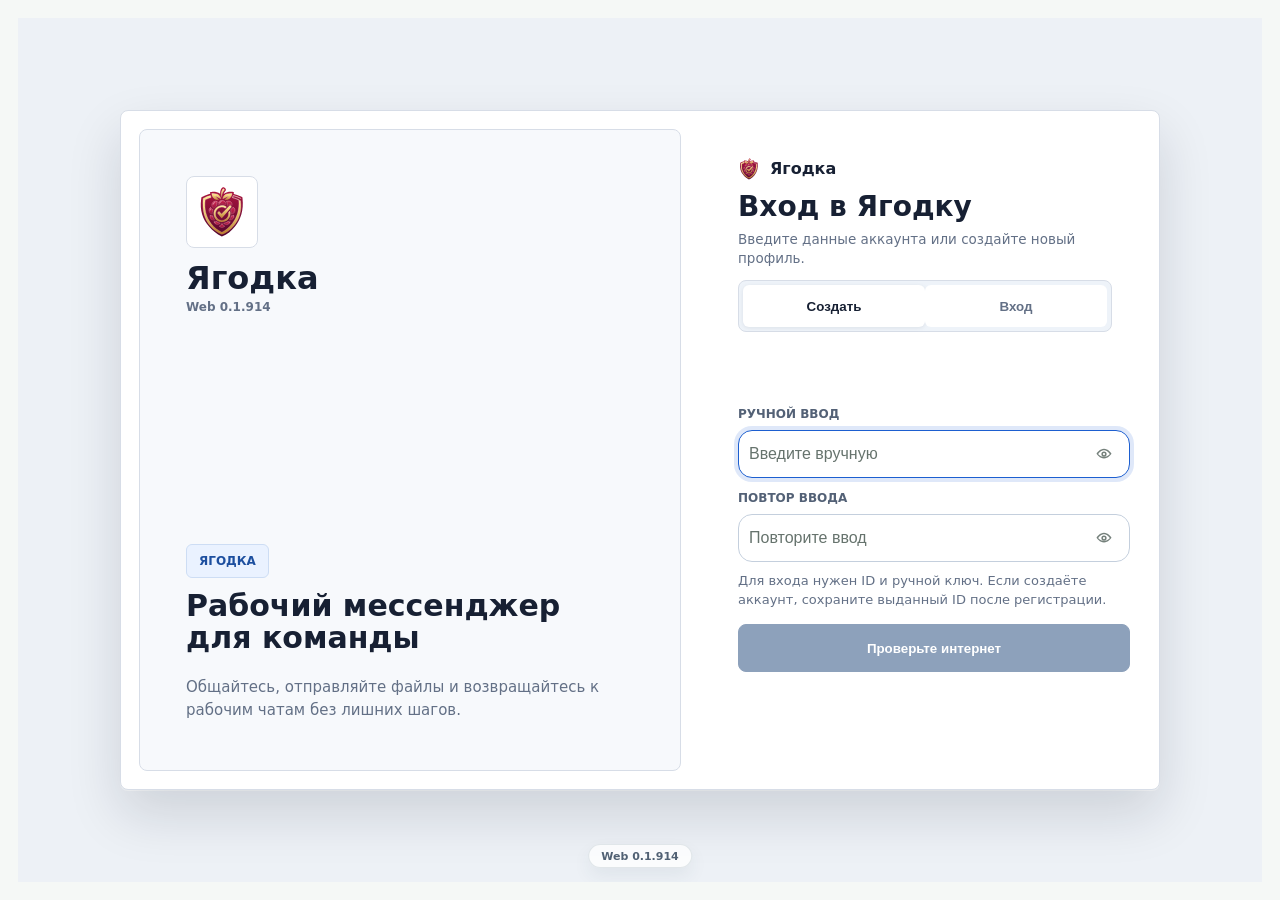
==== commit daadd4e1: "Update generated web client 0.1.914" ====
--- a/web/index.html
+++ b/web/index.html
@@ -6,31 +6,33 @@
     <meta name="color-scheme" content="light dark" />
     <meta name="theme-color" content="#eaf5f0" />
     <meta name="application-name" content="Yagodka" />
-    <meta name="yagodka-build-id" content="0.1.864-fa5667842477" />
+    <meta name="yagodka-build-id" content="0.1.914-82c23ba269ea" />
     <meta name="mobile-web-app-capable" content="yes" />
     <meta name="apple-mobile-web-app-capable" content="yes" />
     <meta name="apple-mobile-web-app-status-bar-style" content="default" />
     <meta name="apple-mobile-web-app-title" content="Yagodka" />
-    <link rel="manifest" href="./manifest.webmanifest?v=0.1.864-fa5667842477" />
-    <link rel="icon" href="./icons/icon.svg?v=0.1.864-fa5667842477" type="image/svg+xml" />
-    <link rel="apple-touch-icon" href="./icons/icon-app-192.png?v=0.1.864-fa5667842477" sizes="192x192" />
-    <link rel="mask-icon" href="./icons/icon.svg?v=0.1.864-fa5667842477" color="#0b0f14" />
+    <link rel="manifest" href="./manifest.webmanifest?v=0.1.914-82c23ba269ea" />
+    <link rel="icon" href="./icons/icon.svg?v=0.1.914-82c23ba269ea" type="image/svg+xml" />
+    <link rel="apple-touch-icon" href="./icons/icon-app-192.png?v=0.1.914-82c23ba269ea" sizes="192x192" />
+    <link rel="mask-icon" href="./icons/icon.svg?v=0.1.914-82c23ba269ea" color="#0b0f14" />
     <title>Yagodka</title>
-    <script type="module" crossorigin src="./assets/index-BetNzP0k.js"></script>
-    <link rel="modulepreload" crossorigin href="./assets/rolldown-runtime-cYrLTzkK.js">
-    <link rel="modulepreload" crossorigin href="./assets/app-chat-host-deferred-Cx3gp6zx.js">
-    <link rel="modulepreload" crossorigin href="./assets/app-chat-surface-secondary-C7iD9ELx.js">
-    <link rel="modulepreload" crossorigin href="./assets/app-context-actions-DZVQgMlX.js">
-    <link rel="modulepreload" crossorigin href="./assets/app-debug-sxV9JxGV.js">
-    <link rel="modulepreload" crossorigin href="./assets/app-chat-surface-media-BOwmvil3.js">
-    <link rel="modulepreload" crossorigin href="./assets/app-files-BIW-sKCQ.js">
-    <link rel="modulepreload" crossorigin href="./assets/app-handle-server-message-D_w7whot.js">
-    <link rel="modulepreload" crossorigin href="./assets/app-nav-deferred-C0e_d7wH.js">
-    <link rel="modulepreload" crossorigin href="./assets/app-emoji-D7vWOS7O.js">
-    <link rel="modulepreload" crossorigin href="./assets/app-history-DfVEnXH2.js">
-    <link rel="modulepreload" crossorigin href="./assets/app-navigation-Bp8g5v21.js">
-    <link rel="modulepreload" crossorigin href="./assets/boot-helpers-1EfEcC4I.js">
-    <link rel="stylesheet" crossorigin href="./assets/index-Bgiw_6_w.css">
+    <script defer src="./boot.js"></script>
+    <script type="module" crossorigin src="./assets/index-sGvrCJj2.js"></script>
+    <link rel="modulepreload" crossorigin href="./assets/rolldown-runtime-1Lj4tb1c.js">
+    <link rel="modulepreload" crossorigin href="./assets/app-chat-host-deferred-BDNxVFvo.js">
+    <link rel="modulepreload" crossorigin href="./assets/app-chat-surface-secondary-IUFcaIi0.js">
+    <link rel="modulepreload" crossorigin href="./assets/app-context-actions-d7ZTM_2e.js">
+    <link rel="modulepreload" crossorigin href="./assets/app-debug-BXGs5fAN.js">
+    <link rel="modulepreload" crossorigin href="./assets/app-chat-surface-media-CH8rALFw.js">
+    <link rel="modulepreload" crossorigin href="./assets/app-files-ClWcy0IU.js">
+    <link rel="modulepreload" crossorigin href="./assets/app-handle-server-message-G8WoQQDu.js">
+    <link rel="modulepreload" crossorigin href="./assets/app-nav-deferred-BPUxC3Ak.js">
+    <link rel="modulepreload" crossorigin href="./assets/app-emoji-LgX7hx2H.js">
+    <link rel="modulepreload" crossorigin href="./assets/app-history-U1IbFa2p.js">
+    <link rel="modulepreload" crossorigin href="./assets/app-navigation-CZJwUgai.js">
+    <link rel="modulepreload" crossorigin href="./assets/app-pwa-DlqI52ic.js">
+    <link rel="modulepreload" crossorigin href="./assets/boot-helpers-4X6DxwZF.js">
+    <link rel="stylesheet" crossorigin href="./assets/index-Cyw_ELfl.css">
   </head>
   <body>
     <div id="app" class="app-frame app-frame-booting">
@@ -40,7 +42,7 @@
           <div class="boot-kicker">Corporate Messenger</div>
           <div class="boot-brand">Yagodka</div>
           <div class="boot-sub" id="boot-status">Проверяем версию клиента</div>
-          <div class="boot-version" id="boot-version" data-build-version="0.1.864-fa5667842477">Web 0.1.864-fa5667842477</div>
+          <div class="boot-version" id="boot-version" data-build-version="0.1.914-82c23ba269ea">Web 0.1.914-82c23ba269ea</div>
           <div class="boot-bar" aria-hidden="true"></div>
         </div>
       </div>
@@ -169,6 +171,5 @@
         }
       }
     </style>
-    <script type="module" src="./boot.js"></script>
   </body>
 </html>
--- a/web/assets/index-Cyw_ELfl.css
+++ b/web/assets/index-Cyw_ELfl.css
@@ -0,0 +1 @@
+@font-face{font-family:Numbers Rounded;src:url(../assets/fonts/Numbers-Rounded.woff2)format("woff2");font-weight:400;font-style:normal;font-display:swap;unicode-range:U+30-39,U+2B,U+2D}:root{--bg:#0b0f14;--panel:var(--bg);--panel2:var(--bg);--line:#223044;--text:#cbd5e1;--muted:#94a3b8;--good:#34d399;--warn:#fbbf24;--bad:#fb7185;--sel:#1f2a3a;--focus:#3b82f6;--accent:var(--focus);--overlay:#0009;--mono:"Roboto Mono", ui-monospace, SFMono-Regular, Menlo, Monaco, Consolas, "Liberation Mono", monospace;--sans:"Roboto", -apple-system, BlinkMacSystemFont, "Segoe UI", Roboto, Oxygen-Sans, Ubuntu, Cantarell, "Helvetica Neue", Arial, sans-serif;--font-regular:var(--sans);--font-monospace:var(--mono);--font-rounded:-ui-rounded, "Numbers Rounded", "Roboto", "Helvetica Neue", sans-serif;--font-family:var(--sans);--emoji-font:"Apple Color Emoji", "Segoe UI Emoji", "Noto Color Emoji", "Noto Emoji", "Android Emoji", "EmojiOne Color", "Twemoji Mozilla", "Segoe UI Symbol", sans-serif;--font-size-20:20px;--font-size-18:18px;--font-size-16:16px;--font-size-15:15px;--font-size-14:14px;--font-size-13:13px;--font-size-12:12px;--font-size-11:11px;--font-size:var(--font-size-16);--line-height-20:26px;--line-height-18:24px;--line-height-16:21px;--line-height-15:20px;--line-height-14:18px;--line-height-13:17px;--line-height-12:16px;--line-height-11:15px;--line-height:1.3125;--font-weight-normal:400;--font-weight-bold:500;--font-weight:var(--font-weight-normal);--sp-1:4px;--sp-2:6px;--sp-3:8px;--sp-4:10px;--sp-5:12px;--sp-6:18px;--space:8px;--gap:var(--space);--radius:calc(var(--space) * 1);--radius-lg:calc(var(--space) * 2);--layer-1:color-mix(in srgb, var(--text) 6%, transparent);--layer-2:color-mix(in srgb, var(--text) 10%, transparent);--body-bg:var(--bg);--phi:1.618;--phi-inv:.618;--phi-inv2:.382;--phi-inv3:.236;--phi-pct:61.8%;--phi-inv2-pct:38.2%;--phi-inv3-pct:23.6%;--r-xs:4px;--r-sm:6px;--r-md:8px;--r-lg:12px;--border-width:1px;--focus-ring-width:2px;--selection-bg:var(--sel);--selection-text:var(--text);--caret-color:var(--focus);--caret-thickness:2px;--caret-radius:1px;--caret-glow:color-mix(in srgb, var(--caret-color), transparent 45%);--caret-blink:1s;--scrollbar-size:10px;--scrollbar-radius:10px;--scrollbar-track:var(--panel);--scrollbar-thumb:var(--line);--scrollbar-thumb-hover:var(--muted);--app-bg:var(--bg);--app-text:var(--text);--app-muted:var(--muted);--app-outer-pad:0px;--app-max-width:100%;--app-border-color:transparent;--app-border-width:0px;--app-radius:0px;--app-shadow:none;--app-overflow:hidden;--app-row-header:auto;--app-row-main:1fr;--app-row-composer:auto;--app-row-footer:auto;--grid-cols:var(--sidebar-width) minmax(0, 1fr);--grid-gap:0px;--right-column-width:420px;--right-column-bg:var(--panel);--right-column-border-color:var(--line);--right-column-border-width:var(--border-width);--header-bg:linear-gradient(180deg, color-mix(in srgb, var(--panel) 96%, #0f172a 4%), color-mix(in srgb, var(--panel2) 90%, #0f172a 10%));--header-border-color:color-mix(in srgb, var(--line), transparent 28%);--header-border-width:var(--border-width);--header-topbar-height:56px;--header-pad-y:10px;--header-pad-x:16px;--header-gap-y:6px;--header-gap-x:12px;--header-left-color:var(--text);--header-right-color:var(--muted);--header-label-color:var(--muted);--header-id-color:var(--text);--header-version-color:var(--muted);--header-sep-color:var(--muted);--header-title-color:var(--text);--header-title-size:16px;--header-title-weight:600;--header-status-size:12px;--header-status-letter:.01em;--header-right-max-width:min(42vw, 420px);--header-shadow:0 10px 24px #0c121c29;--hdr-action-size:34px;--hdr-action-radius:999px;--hdr-action-bg:color-mix(in srgb, var(--panel2), transparent 35%);--hdr-action-border-color:color-mix(in srgb, var(--line), transparent 30%);--hdr-action-border-width:1px;--hdr-action-color:var(--header-right-color);--hdr-action-bg-hover:color-mix(in srgb, var(--hdr-action-bg), var(--focus) 12%);--hdr-action-color-hover:var(--text);--hdr-action-disabled-opacity:.45;--hdr-action-icon-size:18px;--hdr-action-gap:var(--sp-2);--hotkeys-gap:var(--sp-2);--hotkeys-pad-b:2px;--sidebar-bg:color-mix(in srgb, var(--panel) 94%, #0f172a 6%);--sidebar-border-color:var(--line);--sidebar-border-width:var(--border-width);--sidebar-pad:0px;--sidebar-list-pad:8px;--sidebar-width-min:308px;--sidebar-width-max:420px;--sidebar-collapsed-width:80px;--sidebar-width:var(--current-sidebar-left-width,var(--sidebar-width-max));--chat-bg:var(--bg);--chat-pad:calc(var(--space) * var(--phi));--surface-color:var(--panel2);--composer-bg:var(--panel);--safe-area-bg:var(--app-bg);--composer-border-color:var(--line);--composer-border-width:var(--border-width);--composer-divider-line:color-mix(in srgb, var(--composer-border-color), transparent 35%);--composer-divider-glow:color-mix(in srgb, var(--composer-bg), transparent 78%);--composer-divider-shadow:0 -1px 0 var(--composer-divider-line), 0 calc(-1 * var(--sp-4)) calc(var(--sp-5) * var(--phi)) var(--composer-divider-glow);--composer-pad-y:var(--space);--composer-pad-x:calc(var(--space) * 2);--composer-gap:var(--chat-input-btn-send-margin);--prompt-color:var(--muted);--footer-bg:linear-gradient(0deg, color-mix(in srgb, var(--panel) 96%, #0f172a 4%), color-mix(in srgb, var(--panel2) 90%, #0f172a 10%));--footer-border-color:color-mix(in srgb, var(--line), transparent 28%);--footer-border-width:var(--border-width);--footer-pad-y:var(--sp-2);--footer-pad-x:var(--sp-4);--footer-color:var(--muted);--footer-nav-bg:color-mix(in srgb, var(--panel2) 92%, transparent 8%);--footer-nav-border:color-mix(in srgb, var(--line), transparent 35%);--footer-nav-radius:22px;--footer-nav-pad:8px;--footer-tab-height:52px;--footer-tab-font-size:11px;--footer-tab-icon-size:22px;--footer-shadow:0 -10px 24px #0c121c29;--field-bg:#ffffff05;--field-border-color:var(--line);--field-border-width:var(--border-width);--field-text:var(--text);--field-radius:10px;--field-pad-y:10px;--field-pad-x:10px;--field-focus-border:var(--focus);--field-placeholder:var(--muted);--composer-field-bg:color-mix(in srgb, var(--panel2) 88%, transparent);--composer-field-border-color:color-mix(in srgb, var(--line), transparent 30%);--composer-field-border-width:var(--field-border-width);--composer-field-text:var(--field-text);--chat-input-size:54px;--chat-input-padding:var(--chat-pad);--chat-input-inner-padding:8px;--chat-input-border-radius:16px;--chat-input-max-width:var(--messages-container-width);--chat-input-btn-send-margin:8px;--composer-field-radius:var(--chat-input-border-radius);--composer-field-pad:var(--chat-input-inner-padding);--composer-field-min-h:var(--chat-input-size);--composer-field-max-h:120px;--composer-field-shadow:0 1px 0 #ffffff0a inset;--composer-helper-min-h:calc(var(--chat-input-size) * var(--phi-inv));--composer-helper-pad-y:calc(var(--chat-pad) * var(--phi-inv2));--composer-helper-pad-x:calc(var(--chat-pad) * var(--phi));--composer-helper-gap:calc(var(--sp-3) * var(--phi-inv));--composer-helper-radius:calc(var(--r-md) * var(--phi));--composer-helper-icon-size:clamp(18px, calc(var(--chat-input-size) * var(--phi-inv)), 24px);--composer-helper-action-size:clamp(32px, calc((var(--chat-input-size) * var(--phi-inv)) + (var(--chat-input-size) * var(--phi-inv3))), 42px);--composer-field-focus-border:var(--field-focus-border);--composer-field-placeholder:var(--field-placeholder);--composer-focus-ring-width:1px;--composer-input-font-family:var(--sans);--composer-input-font-size:max(var(--font-size), 16px);--composer-input-line-height:1.3125;--composer-input-font-weight:450;--composer-input-letter-spacing:0em;--composer-input-pad-y:calc(var(--chat-pad) * var(--phi-inv));--composer-btn-size:var(--composer-field-min-h);--composer-icon-btn-size:calc(var(--chat-input-size) * var(--phi-inv));--composer-icon-offset:calc((var(--chat-input-size) - var(--composer-icon-btn-size)) * var(--phi-inv3));--composer-send-gap:var(--chat-input-btn-send-margin);--send-berry-glint:#ffffffc7;--send-berry-light:#ff9bb0;--send-berry:#ff3b5c;--send-berry-dark:#e0163c;--send-leaf-light:#66e5a3;--send-leaf:#2bbf6f;--send-leaf-dark:#1e9e57;--send-icon-berry-size:18px;--send-icon-leaf-size:12px;--send-icon-leaf-offset-x:7px;--send-icon-leaf-offset-y:-11px;--send-icon-leaf-rotate:25deg;--send-icon-berry-shadow:0 8px 18px #0000002e;--send-icon-leaf-shadow:0 6px 14px #0000001f;--btn-bg:#ffffff05;--btn-border-color:var(--line);--btn-border-width:var(--border-width);--btn-text:var(--muted);--btn-radius:10px;--btn-pad-y:8px;--btn-pad-x:10px;--btn-bg-hover:var(--panel2);--btn-border-hover:var(--btn-border-color);--btn-text-hover:var(--text);--btn-bg-active:var(--sel);--btn-translate-active-y:1px;--hk-bg:transparent;--hk-border-color:var(--line);--hk-border-width:var(--border-width);--hk-text:var(--muted);--hk-radius:var(--r-sm);--hk-pad-y:4px;--hk-pad-x:8px;--hk-bg-hover:var(--panel2);--hk-text-hover:var(--text);--hk-bg-active:var(--sel);--row-bg:transparent;--row-text:var(--text);--row-min-h:56px;--row-pad-y:7px;--row-pad-x:16px;--row-gap:10px;--row-radius:12px;--row-tail-min:136px;--light-filled-secondary-text-color:color-mix(in srgb, var(--muted), transparent 90%);--row-bg-hover:var(--light-filled-secondary-text-color);--row-bg-menu-open:var(--light-filled-secondary-text-color);--row-bg-selected:var(--focus);--row-text-selected:#fff;--row-text-selected-muted:#ffffffd9;--row-bg-selected-hover:var(--row-bg-selected);--row-text-selected-hover:#fff;--row-text-selected-muted-hover:#ffffffd9;--row-unread-selected-bg:#fff;--row-unread-selected-text:var(--focus);--chatlist-badge-transition-in:.25s cubic-bezier(.35, .35, .47, 1.34);--chatlist-badge-transition-out:.25s cubic-bezier(.35, .35, .7, 1);--row-star-color:var(--warn);--row-dot-online:var(--focus);--row-dot-offline:var(--muted);--row-prefix-color:var(--muted);--row-pin-color:var(--muted);--avatar-size:40px;--avatar-radius:999px;--avatar-font-size:14px;--avatar-border-color:color-mix(in srgb, var(--line), transparent 15%);--avatar-text:#0b0f14;--pane-title-color:var(--text);--pane-title-mb:var(--sp-3);--pane-section-color:var(--muted);--pane-section-mt:var(--sp-4);--pane-section-mb:var(--sp-2);--chat-title-color:var(--muted);--chat-title-mb:var(--sp-3);--chat-line-gap:var(--sp-1);--msg-date-top:calc(var(--chat-pad) + 6px);--msg-pad-y:0px;--msg-status-read-color:var(--focus);--messages-container-width:min(100%, 920px);--chat-lines-max-width:var(--chat-input-max-width,var(--messages-container-width));--chat-bubbles-max-width:min(100%, var(--chat-input-max-width,var(--messages-container-width)));--msg-body-max-width:min(100%, 80ch);--msg-media-max-width:560px;--msg-avatar-size:36px;--msg-avatar-font-size:12px;--msg-avatar-gap:var(--sp-3);--msg-body-gap:var(--sp-3);--msg-meta-font-size:12px;--msg-card-shadow:0 10px 24px #0000001f;--msg-card-outline:0 0 0 1px color-mix(in srgb, var(--msg-accent,var(--focus)) 12%, var(--line) 88%);--msg-stripe-width:4px;--msg-text-size:16px;--msg-text-line:var(--line-height);--msg-from-size:14px;--msg-from-letter:.08em;--msg-from-pad-y:2px;--msg-from-pad-x:8px;--msg-from-bg:color-mix(in srgb, var(--msg-accent,var(--focus)) 14%, var(--panel) 86%);--msg-from-border:color-mix(in srgb, var(--msg-accent,var(--focus)) 35%, var(--line) 65%);--msg-meta-bg:color-mix(in srgb, var(--panel2), transparent 20%);--msg-meta-border:color-mix(in srgb, var(--line), transparent 30%);--msg-meta-pad-y:2px;--msg-meta-pad-x:6px;--msg-react-bg:color-mix(in srgb, var(--panel), transparent 35%);--msg-react-border:color-mix(in srgb, var(--msg-accent,var(--focus)) 18%, var(--line) 82%);--msg-react-active-bg:color-mix(in srgb, var(--msg-accent,var(--focus)) 26%, transparent 74%);--msg-react-active-border:color-mix(in srgb, var(--msg-accent,var(--focus)) 48%, transparent 52%);--chat-bubble-overflow:1px;--message-handhelds-margin:5.5625rem;--message-beside-button-size:2.375rem;--message-beside-button-margin:calc((var(--message-beside-button-size) + .5rem) * -1);--message-time-background:#00000059;--msg-bubble-radius:calc(var(--space) * 2);--msg-bubble-pad-x:calc(var(--space) * 2);--msg-bubble-pad-y:calc(var(--space) * 1.5);--msg-bubble-pad-bottom:calc(var(--space) * 1.5);--msg-bubble-tail-size:8px;--msg-bubble-tail-offset:2px;--msg-bubble-tail-offset-x:5px;--msg-bubble-tail-offset-y:2px;--msg-bubble-in-border-color:color-mix(in srgb, var(--line), transparent 35%);--msg-bubble-out-border-color:color-mix(in srgb, var(--accent), transparent 70%);--msg-in-justify:flex-start;--msg-out-justify:flex-end;--msg-sys-justify:flex-start;--msg-in-color:var(--text);--msg-out-color:var(--text);--msg-sys-color:var(--muted);--msg-time-color:var(--muted);--msg-meta-color:var(--msg-time-color);--msg-from-in-color:var(--text);--msg-from-out-color:var(--text);--msg-sep-color:var(--muted);--msg-text-in-color:var(--text);--msg-text-out-color:var(--text);--msg-in-bg:color-mix(in srgb, var(--panel), #fff 8%);--msg-in-bg-hi:var(--msg-in-bg);--msg-in-fill:var(--msg-in-bg);--msg-in-border-color:color-mix(in srgb, var(--msg-accent,var(--focus)) 22%, var(--line) 78%);--msg-in-border-gradient:linear-gradient(180deg, var(--msg-in-border-color), var(--msg-in-border-color));--msg-in-border-width:var(--border-width);--msg-in-radius:14px;--msg-in-radius-tail:14px;--msg-in-cont-corner:10px;--msg-in-pad-y:var(--sp-5);--msg-in-pad-x:var(--sp-5);--msg-in-pad-bottom:var(--sp-4);--msg-in-stripe:none;--msg-in-gloss:none;--msg-out-bg:color-mix(in srgb, var(--panel), #fff 6%);--msg-out-bg-hi:var(--msg-out-bg);--msg-out-fill:var(--msg-out-bg);--msg-out-border-color:color-mix(in srgb, var(--msg-accent,var(--focus)) 28%, var(--line) 72%);--msg-out-border-gradient:linear-gradient(180deg, var(--msg-out-border-color), var(--msg-out-border-color));--msg-out-border-width:var(--border-width);--msg-out-radius:14px;--msg-out-radius-tail:14px;--msg-out-cont-corner:10px;--msg-out-pad-y:var(--sp-5);--msg-out-pad-x:var(--sp-5);--msg-out-pad-bottom:var(--sp-4);--msg-out-stripe:none;--msg-out-gloss:none;--msg-tail-size:0px;--msg-tail-offset:0px;--msg-tail-radius:2px;--overlay-bg:var(--overlay);--overlay-blur:8px;--overlay-pad:var(--sp-6);--modal-bg:var(--panel);--modal-border-color:var(--line);--modal-border-width:var(--border-width);--modal-max-width:620px;--modal-max-height:calc(100dvh - (var(--overlay-pad) * 2));--modal-overflow:auto;--modal-radius:var(--r-lg);--modal-pad:var(--sp-5);--modal-shadow:0 10px 35px #00000080;--card-shadow:0 12px 30px #0000002e;--modal-title-color:var(--text);--modal-line-color:var(--muted);--modal-line-mt:6px;--modal-line-mb:6px;--modal-title-mb:10px;--modal-warn-color:var(--warn);--modal-warn-mt:8px;--modal-actions-gap:var(--sp-2);--modal-actions-mt:10px;--viewer-pad:calc(var(--sp-4) * var(--phi));--viewer-gap:calc(var(--sp-3) * var(--phi-inv));--viewer-nav-size:clamp(32px, calc(var(--sp-6) * var(--phi)), 44px);--viewer-nav-pad-x:calc(var(--sp-3) * var(--phi-inv));--viewer-caption-pad-x:calc(var(--sp-4) * var(--phi));--viewer-caption-pad-y:calc(var(--sp-3) * var(--phi-inv));--viewer-actions-gap:calc(var(--sp-3) * var(--phi-inv));--viewer-media-max-h:min(calc(var(--app-vh,100vh) * var(--phi-inv)), 640px);--viewer-media-max-h-mobile:min(calc(var(--app-vh,100vh) * var(--phi-inv)), 520px)}:root[data-msg-wide="1"]{--messages-container-width:min(100%, 1000px);--chat-bubbles-max-width:min(100%, var(--messages-container-width));--msg-date-top:calc(var(--chat-pad) + 6px)}:root[data-msg-view=bubble]{--messages-container-width:min(100%, 728px);--chat-input-max-width:var(--messages-container-width);--chat-line-gap:4px;--msg-body-gap:4px;--msg-text-line:var(--line-height);--msg-body-max-width:min(85%, var(--chat-bubbles-max-width));--msg-card-shadow:0 1px 0 #ffffff0a inset, 0 8px 24px #00000040;--msg-card-outline:0 0 0 0 transparent;--msg-time-color:var(--muted);--msg-meta-bg:transparent;--msg-meta-border:transparent;--msg-in-radius:var(--msg-bubble-radius);--msg-in-radius-tail:var(--msg-bubble-radius);--msg-out-radius:var(--msg-bubble-radius);--msg-out-radius-tail:var(--msg-bubble-radius);--msg-in-pad-x:var(--msg-bubble-pad-x);--msg-in-pad-y:var(--msg-bubble-pad-y);--msg-in-pad-bottom:var(--msg-bubble-pad-bottom);--msg-out-pad-x:var(--msg-bubble-pad-x);--msg-out-pad-y:var(--msg-bubble-pad-y);--msg-out-pad-bottom:var(--msg-bubble-pad-bottom);--msg-in-border-color:var(--msg-bubble-in-border-color);--msg-out-border-color:var(--msg-bubble-out-border-color);--msg-tail-size:var(--msg-bubble-tail-size);--msg-tail-offset:var(--msg-bubble-tail-offset);--msg-tail-offset-x:var(--msg-bubble-tail-offset-x);--msg-tail-offset-y:var(--msg-bubble-tail-offset-y)}@media (width>=926px){html.sidebar-left-collapsed{--sidebar-width-min:var(--sidebar-collapsed-width)}}:root[data-msg-view=plain]{--msg-pad-y:0px;--chat-line-gap:var(--sp-4);--msg-body-max-width:100%;--msg-in-justify:flex-start;--msg-out-justify:flex-start;--msg-avatar-size:34px;--msg-avatar-font-size:11px;--msg-avatar-gap:var(--sp-2);--msg-body-gap:var(--sp-3);--msg-meta-font-size:11px;--msg-card-shadow:none;--msg-card-outline:0 0 0 1px color-mix(in srgb, var(--msg-accent,var(--focus)) 35%, transparent 65%);--msg-stripe-width:3px;--msg-text-size:15px;--msg-text-line:1.55;--msg-from-size:11px;--msg-from-letter:.06em;--msg-from-bg:color-mix(in srgb, var(--panel2), transparent 10%);--msg-from-border:color-mix(in srgb, var(--msg-accent,var(--focus)) 28%, var(--line) 72%);--msg-meta-bg:color-mix(in srgb, var(--panel2), transparent 10%);--msg-meta-border:color-mix(in srgb, var(--line), transparent 40%);--msg-meta-pad-y:2px;--msg-meta-pad-x:6px;--msg-in-bg:color-mix(in srgb, var(--panel), transparent 8%);--msg-in-bg-hi:var(--msg-in-bg);--msg-in-fill:linear-gradient(180deg, var(--msg-in-bg) 0%, var(--msg-in-bg) 100%);--msg-in-border-color:color-mix(in srgb, var(--msg-accent,var(--focus)) 32%, var(--line) 68%);--msg-in-border-gradient:linear-gradient(120deg, color-mix(in srgb, var(--msg-accent,var(--focus)) 70%, transparent 30%), color-mix(in srgb, var(--msg-in-border-color) 80%, transparent 20%), color-mix(in srgb, var(--msg-accent,var(--focus)) 30%, transparent 70%));--msg-in-radius:14px;--msg-in-radius-tail:14px;--msg-in-cont-corner:10px;--msg-in-pad-y:var(--sp-4);--msg-in-pad-x:var(--sp-4);--msg-in-pad-bottom:var(--sp-4);--msg-in-stripe:linear-gradient(90deg, color-mix(in srgb, var(--msg-accent,var(--focus)) 40%, transparent 60%) 0 var(--msg-stripe-width), transparent var(--msg-stripe-width) 100%);--msg-in-gloss:none;--msg-out-bg:color-mix(in srgb, var(--panel), transparent 8%);--msg-out-bg-hi:var(--msg-out-bg);--msg-out-fill:linear-gradient(180deg, var(--msg-out-bg) 0%, var(--msg-out-bg) 100%);--msg-out-border-color:color-mix(in srgb, var(--msg-accent,var(--focus)) 32%, var(--line) 68%);--msg-out-border-gradient:linear-gradient(120deg, color-mix(in srgb, var(--msg-accent,var(--focus)) 70%, transparent 30%), color-mix(in srgb, var(--msg-out-border-color) 80%, transparent 20%), color-mix(in srgb, var(--msg-accent,var(--focus)) 30%, transparent 70%));--msg-out-radius:14px;--msg-out-radius-tail:14px;--msg-out-cont-corner:10px;--msg-out-pad-y:var(--sp-4);--msg-out-pad-x:var(--sp-4);--msg-out-pad-bottom:var(--sp-4);--msg-out-stripe:linear-gradient(90deg, transparent 0 calc(100% - var(--msg-stripe-width)), color-mix(in srgb, var(--msg-accent,var(--focus)) 40%, transparent 60%) calc(100% - var(--msg-stripe-width)) 100%);--msg-out-gloss:none;--msg-tail-size:0px;--msg-tail-offset:0px}:root[data-msg-view=compact]{--msg-pad-y:0px;--chat-line-gap:var(--sp-2);--msg-body-max-width:min(100%, 560px);--msg-in-justify:flex-start;--msg-out-justify:flex-start;--msg-avatar-size:26px;--msg-avatar-font-size:10px;--msg-avatar-gap:var(--sp-1);--msg-body-gap:var(--sp-2);--msg-meta-font-size:10px;--msg-card-shadow:0 8px 16px #0000001a;--msg-card-outline:0 0 0 1px color-mix(in srgb, var(--msg-accent,var(--focus)) 18%, transparent 82%);--msg-stripe-width:2px;--msg-text-size:13px;--msg-text-line:1.45;--msg-from-size:11px;--msg-from-letter:.02em;--msg-from-pad-y:0px;--msg-from-pad-x:0px;--msg-from-bg:transparent;--msg-from-border:transparent;--msg-meta-bg:transparent;--msg-meta-border:transparent;--msg-meta-pad-y:0px;--msg-meta-pad-x:0px;--msg-in-bg:color-mix(in srgb, var(--panel2), transparent 12%);--msg-in-bg-hi:color-mix(in srgb, var(--msg-in-bg), #fff 4%);--msg-in-fill:linear-gradient(180deg, var(--msg-in-bg-hi), var(--msg-in-bg));--msg-in-border-color:color-mix(in srgb, var(--line), transparent 30%);--msg-in-border-gradient:linear-gradient(135deg, color-mix(in srgb, var(--msg-accent,var(--focus)) 32%, transparent 68%), color-mix(in srgb, var(--msg-in-border-color) 70%, transparent 30%));--msg-in-radius:12px;--msg-in-radius-tail:12px;--msg-in-cont-corner:8px;--msg-in-pad-y:var(--sp-2);--msg-in-pad-x:var(--sp-3);--msg-in-pad-bottom:var(--sp-2);--msg-in-stripe:linear-gradient(90deg, color-mix(in srgb, var(--msg-accent,var(--focus)) 30%, transparent 70%) 0 var(--msg-stripe-width), transparent var(--msg-stripe-width) 100%);--msg-in-gloss:none;--msg-out-bg:color-mix(in srgb, var(--panel2), transparent 12%);--msg-out-bg-hi:color-mix(in srgb, var(--msg-out-bg), #fff 4%);--msg-out-fill:linear-gradient(180deg, var(--msg-out-bg-hi), var(--msg-out-bg));--msg-out-border-color:color-mix(in srgb, var(--line), transparent 30%);--msg-out-border-gradient:linear-gradient(135deg, color-mix(in srgb, var(--msg-accent,var(--focus)) 32%, transparent 68%), color-mix(in srgb, var(--msg-out-border-color) 70%, transparent 30%));--msg-out-radius:12px;--msg-out-radius-tail:12px;--msg-out-cont-corner:8px;--msg-out-pad-y:var(--sp-2);--msg-out-pad-x:var(--sp-3);--msg-out-pad-bottom:var(--sp-2);--msg-out-stripe:linear-gradient(90deg, transparent 0 calc(100% - var(--msg-stripe-width)), color-mix(in srgb, var(--msg-accent,var(--focus)) 30%, transparent 70%) calc(100% - var(--msg-stripe-width)) 100%);--msg-out-gloss:none;--msg-tail-size:0px;--msg-tail-offset:0px}:root[data-theme=light]{--lightningcss-light:initial;--lightningcss-dark: ;color-scheme:light}:root[data-theme=dark]{--lightningcss-light: ;--lightningcss-dark:initial;color-scheme:dark}:root{--safe-bottom-raw:env(safe-area-inset-bottom);--safe-bottom-pad:clamp(0px, env(safe-area-inset-bottom), 44px);--app-vh:100dvh;--app-frame-vh:var(--app-vh);--app-gap-bottom:0px;--app-layout-gap-bottom:var(--app-gap-bottom);--app-shell-bottom-spill:0px;--app-bottom-inset:max(var(--safe-bottom-pad), var(--app-layout-gap-bottom,var(--app-gap-bottom,0px)));--app-physical-bottom-pad:var(--app-bottom-inset);--app-bottom-live-pad:clamp(8px, calc(var(--app-bottom-inset) - 22px), 16px);--app-frame-bottom-inset:0px;--safe-bottom-layout-pad:var(--app-bottom-live-pad);--app-frame-bg:var(--app-bg);--app-frame-safe-bg:var(--safe-area-bg,var(--app-frame-bg));--app-host-canvas-bg:var(--safe-area-bg,var(--app-frame-bg,var(--app-bg)))}html,body{background:var(--app-frame-bg,var(--body-bg,var(--app-bg)));background-color:var(--app-host-canvas-bg,var(--safe-area-bg,var(--app-frame-bg,#eaf5f0)));width:100%;height:100%;color:var(--app-text);font-family:var(--font-family);font-size:var(--font-size);line-height:var(--line-height);font-weight:var(--font-weight);font-variant-numeric:tabular-nums lining-nums;font-feature-settings:"tnum" 1, "lnum" 1;margin:0}@supports (padding:max(0px)){html{padding:0 min(16px, env(safe-area-inset-right)) 0 min(16px, env(safe-area-inset-left))}}html{-webkit-text-size-adjust:100%;-moz-text-size-adjust:100%;text-size-adjust:100%;overscroll-behavior:none;overflow:hidden}html.app-frame-booting,html.app-frame-booting body{--safe-area-bg:#eaf5f0;--app-frame-bg:#eaf5f0;--app-frame-safe-bg:#eaf5f0;--app-host-canvas-bg:#eaf5f0;background:#eaf5f0}html.is-ios{position:fixed;inset:0}body{overscroll-behavior:none;-webkit-tap-highlight-color:transparent;display:block;overflow:hidden}html.has-auth-pages,body.has-auth-pages{background:var(--surface-color);background-color:var(--surface-color);--safe-area-bg:var(--surface-color);--app-frame-bg:var(--surface-color);--app-frame-safe-bg:var(--surface-color);--app-host-canvas-bg:var(--surface-color)}body.has-auth-pages .hdr,body.has-auth-pages .grid,body.has-auth-pages .footer,body.has-auth-pages .nav-overlay,body.has-auth-pages .toast-host,body.has-auth-pages .modal-auth .auth-close{display:none}button{touch-action:manipulation}#app{background:var(--app-frame-bg,var(--app-bg));background-color:var(--app-host-canvas-bg,var(--safe-area-bg,var(--app-frame-bg,#eaf5f0)));z-index:1;height:100dvh;height:var(--app-vh);width:100%;min-height:100dvh;min-height:var(--app-vh);padding:var(--app-outer-pad);isolation:isolate;position:relative;overflow:hidden}#app.app-frame:after{content:"";height:var(--app-frame-bottom-inset);background:var(--app-frame-safe-bg,var(--safe-area-bg,var(--sidebar-bg)));pointer-events:none;z-index:0;position:absolute;bottom:0;left:0;right:0}#app.app-frame>.app{z-index:1;position:relative}#app.app-frame>.boot{z-index:3}#app.app-frame-booting{--app-host-canvas-bg:#eaf5f0;--app-frame-bg:var(--app-host-canvas-bg);--app-frame-safe-bg:var(--app-host-canvas-bg)}body:after{content:"";height:var(--app-frame-bottom-inset);background:var(--app-frame-safe-bg,var(--safe-area-bg,var(--sidebar-bg)));pointer-events:none;z-index:0;position:fixed;bottom:0;left:0;right:0}html.app-shell-physical-bottom:not(.kbd-open):not(.has-auth-pages){--app-frame-bottom-inset:max(var(--app-gap-bottom,0px), var(--safe-bottom-pad,0px))}html.viewer-surface-open,html.viewer-surface-open body,html.viewer-surface-open #app{--safe-area-bg:#000;--app-frame-bg:#000;--app-frame-safe-bg:#000;--app-host-canvas-bg:#000;background:#000}@media (width<=860px){body[data-viewport-diagnostic="1"]:before,#app.app-frame[data-viewport-diagnostic="1"]:before{color:#fff;letter-spacing:0;white-space:nowrap;pointer-events:none;background:#ae2323db;border:1px solid #ffffffb8;border-radius:999px;justify-content:center;align-items:center;max-width:calc(100vw - 12px);min-height:18px;padding:2px 6px;font-size:9px;font-weight:900;line-height:1;display:inline-flex;box-shadow:0 4px 12px #0b121c47}body[data-viewport-diagnostic="1"]:before{content:"PHYSICAL-BOTTOM vh=" attr(data-app-vh) " gap=" attr(data-app-gap-bottom) " layout=" attr(data-app-layout-gap-bottom) " kbd=" attr(data-app-keyboard) " safe=" attr(data-app-safe-bottom) " spill=" attr(data-app-shell-spill);left:50%;bottom:max(8px, calc(var(--app-bottom-inset) + 68px));z-index:2147483600;position:fixed;transform:translate(-50%)}#app.app-frame[data-viewport-diagnostic="1"]:before{content:"APP-FRAME-BOTTOM vh=" attr(data-app-vh) " gap=" attr(data-app-gap-bottom) " layout=" attr(data-app-layout-gap-bottom) " spill=" attr(data-app-shell-spill);left:4px;bottom:max(8px, calc(var(--app-bottom-inset) + 36px));z-index:30;position:absolute}.app-frame-diagnostic-panel{top:max(86px, calc(env(safe-area-inset-top) + 70px));z-index:2147483647;color:#f6fff9;letter-spacing:0;white-space:pre-wrap;overflow-wrap:anywhere;pointer-events:none;background:#070d0ae6;border:1px solid #ffffffb8;border-radius:8px;max-height:42vh;margin:0;padding:8px 10px;font-family:ui-monospace,SFMono-Regular,Menlo,Consolas,Liberation Mono,monospace;font-size:9px;font-weight:700;line-height:1.24;position:fixed;left:8px;right:8px;overflow:hidden;box-shadow:0 12px 32px #0000006b}}@supports (-webkit-touch-callout:none) and (not (height:100dvh)){#app{height:-webkit-fill-available;min-height:-webkit-fill-available}}@media (width<=600px){html,body{height:calc(var(--vh,1vh) * 100)}}*{box-sizing:border-box;-webkit-tap-highlight-color:transparent}::selection{background:var(--selection-bg);color:var(--selection-text)}*{scrollbar-color:var(--scrollbar-thumb) var(--scrollbar-track);scrollbar-width:thin}::-webkit-scrollbar{width:var(--scrollbar-size);height:var(--scrollbar-size)}::-webkit-scrollbar-track{background:var(--scrollbar-track)}::-webkit-scrollbar-thumb{background-color:var(--scrollbar-thumb);border-radius:var(--scrollbar-radius)}::-webkit-scrollbar-thumb:hover{background-color:var(--scrollbar-thumb-hover)}@media (pointer:coarse){*{scrollbar-width:none}::-webkit-scrollbar{width:0;height:0}}.fancy-caret{width:var(--caret-thickness);background:var(--caret-color);border-radius:var(--caret-radius);pointer-events:none;z-index:2000;opacity:0;height:1em;box-shadow:0 0 8px var(--caret-glow), 0 0 1px color-mix(in srgb, var(--caret-color), transparent 20%);position:fixed;top:-9999px;left:-9999px;transform:translateZ(0)}.fancy-caret.on{opacity:1;animation:yagodka-caret-blink var(--caret-blink) steps(1, end) infinite}@keyframes yagodka-caret-blink{0%,54%{opacity:1}55%,to{opacity:0}}@media (prefers-reduced-motion:reduce){.fancy-caret.on{opacity:1;animation:none}}.app{z-index:1;width:100%;height:100%;max-width:var(--app-max-width);border:var(--app-border-width) solid var(--app-border-color);border-radius:var(--app-radius);box-shadow:var(--app-shadow);overflow:var(--app-overflow);grid-template-rows:var(--app-row-header) var(--app-row-main) var(--app-row-footer);margin:0 auto;display:grid;position:relative}.hdr{background:var(--header-bg);border-bottom:var(--header-border-width) solid var(--header-border-color);box-shadow:var(--header-shadow);padding:var(--header-pad-y) var(--header-pad-x);padding-top:calc(var(--header-pad-y) + env(safe-area-inset-top));grid-template-columns:minmax(0,1fr) auto;grid-template-rows:minmax(var(--header-topbar-height), auto) auto;min-height:var(--header-topbar-height);align-items:center;gap:var(--header-gap-y) var(--header-gap-x);display:grid}.hdr-left{color:var(--header-left-color);white-space:nowrap;text-overflow:ellipsis;align-items:center;gap:var(--sp-2);min-width:0;display:flex;overflow:hidden}.hdr-right{color:var(--header-right-color);white-space:nowrap;text-overflow:ellipsis;max-width:var(--header-right-max-width);text-align:right;overflow:hidden}.hotkeys{gap:var(--hotkeys-gap);padding-bottom:var(--hotkeys-pad-b);grid-column:1/-1;display:flex;overflow-x:auto}.grid{grid-template-columns:var(--grid-cols);gap:var(--grid-gap);height:100%;min-height:0;display:grid;position:relative}body.has-right-col{--grid-cols:var(--sidebar-width) minmax(0, 1fr) var(--right-column-width)}.chat-col{flex-direction:column;min-width:0;min-height:0;display:flex}.right-col{background:linear-gradient(var(--layer-2), var(--layer-2)), var(--right-column-bg);border-left:var(--right-column-border-width) solid var(--right-column-border-color);min-width:0;min-height:0;display:none;overflow:hidden}body.has-right-col .right-col{flex-direction:column;display:flex}.right-col-shell{flex-direction:column;height:100%;min-height:0;display:flex}.right-col-head{justify-content:space-between;align-items:center;gap:var(--sp-2);padding:var(--sp-3) var(--sp-4);border-bottom:var(--right-column-border-width) solid var(--right-column-border-color);background:var(--right-column-bg);display:flex}.right-col-title{letter-spacing:.08em;text-transform:uppercase;color:var(--muted);font-size:12px;font-weight:700}.right-col-body{-webkit-overflow-scrolling:touch;flex:auto;min-height:0;overflow:hidden auto}.chat-col>.chat{flex:auto;min-height:0}.sidebar{--avatar-size:54px;--avatar-font-size:20px;--row-pad-x:14px;background:linear-gradient(var(--layer-2), var(--layer-2)), var(--sidebar-bg);border-right:var(--sidebar-border-width) solid var(--sidebar-border-color);padding:var(--sidebar-pad);flex-direction:column;min-width:0;min-height:0;padding-bottom:3px;display:flex;position:relative;overflow:hidden}.sidebar .row{padding-inline-end:var(--row-pad-x)}.sidebar.sidebar-collapsed{--avatar-size:32px;--avatar-font-size:12px;--sidebar-list-pad:0px;padding-left:0;padding-right:0}.sidebar.sidebar-collapsed .sidebar-header,.sidebar.sidebar-collapsed .sidebar-searchbar,.sidebar.sidebar-collapsed .sidebar-tabs,.sidebar.sidebar-collapsed .sidebar-desktop-bottom,.sidebar.sidebar-collapsed .pane-title,.sidebar.sidebar-collapsed .pane-section{display:none}.sidebar.sidebar-collapsed .row{border-radius:0;justify-content:flex-start;padding-inline:13px 0}.sidebar.sidebar-collapsed .row-main,.sidebar.sidebar-collapsed .row-tail,.sidebar.sidebar-collapsed .row-sub,.sidebar.sidebar-collapsed .row-time,.sidebar.sidebar-collapsed .row-unread,.sidebar.sidebar-collapsed .row-draft,.sidebar.sidebar-collapsed .row-prefix,.sidebar.sidebar-collapsed .row-label{display:none}@media (width>=601px){.sidebar:not(.sidebar-collapsed) .row[data-ctx-kind]{grid-template-columns:var(--avatar-size) minmax(0, 1fr) minmax(var(--row-tail-min,96px), max-content);column-gap:var(--row-gap);grid-template-rows:auto auto;grid-template-areas:"ava title tail""ava sub tail";align-items:center;row-gap:3px;display:grid}.sidebar:not(.sidebar-collapsed) .row[data-ctx-kind]>.avatar{grid-area:ava;align-self:center}.sidebar:not(.sidebar-collapsed) .row[data-ctx-kind]>.row-main{display:contents}.sidebar:not(.sidebar-collapsed) .row[data-ctx-kind] .row-title{grid-area:title;align-self:flex-end;min-width:0}.sidebar:not(.sidebar-collapsed) .row[data-ctx-kind] .row-sub{grid-area:sub;align-self:flex-start;min-width:0}.sidebar:not(.sidebar-collapsed) .row[data-ctx-kind]>.row-tail{min-height:calc(var(--row-min-h) - (var(--row-pad-y) * 2));flex-direction:column;grid-area:tail;place-self:stretch end;align-items:flex-end;gap:6px;margin-left:0;display:flex}}.sidebar-resize-handle{cursor:col-resize;z-index:5;touch-action:none;width:8px;position:absolute;top:0;bottom:0;right:-4px}.sidebar-resize-handle:before{content:"";background:color-mix(in srgb, var(--line), transparent 20%);opacity:0;width:2px;transition:opacity .12s;position:absolute;top:0;bottom:0;left:3px}.sidebar-resize-handle:hover:before,.sidebar-resize-handle.is-active:before{opacity:1}@media (width<=925px){.sidebar-resize-handle{display:none}}.sidebar-body{-webkit-overflow-scrolling:touch;scrollbar-gutter:stable both-edges;overscroll-behavior-y:contain;min-width:0;min-height:0;padding-inline:var(--sidebar-list-pad);padding-bottom:max(var(--sp-2), var(--app-bottom-live-pad));scroll-padding-bottom:max(var(--sp-2), var(--app-bottom-live-pad));overflow-anchor:none;touch-action:pan-y;contain:layout paint;will-change:scroll-position;flex:auto;overflow:hidden auto}.sidebar-body.sidebar-body-chatlist{padding-inline:0}.sidebar-body.sidebar-body-chatlist>.chatlist{margin-inline:var(--sidebar-list-pad)}.chat{background:linear-gradient(var(--layer-1), var(--layer-1)), linear-gradient(var(--layer-2), var(--layer-2)), var(--chat-bg);padding:var(--chat-pad);overscroll-behavior:contain;touch-action:pan-y;flex-direction:column;min-width:0;min-height:0;display:flex;position:relative;overflow:hidden}.chat-host{-webkit-overflow-scrolling:touch;scrollbar-gutter:stable both-edges;overflow-anchor:none;overscroll-behavior:contain;touch-action:pan-y;flex:auto;min-width:0;min-height:0;overflow:hidden auto}.input-wrap{padding:var(--composer-pad-y) var(--chat-input-padding);--composer-action-gap:calc(var(--composer-gap) * var(--phi-inv));--composer-action-size:var(--composer-icon-btn-size);padding-bottom:max(var(--composer-pad-y), var(--app-bottom-live-pad));border-top:var(--composer-border-width) solid var(--composer-border-color);background:var(--composer-bg);flex-direction:column;display:flex}.input-wrap>.chat-selection-bar{background:0 0;border-top:0;padding:0}.input-wrap.is-selecting>.composer-edit,.input-wrap.is-selecting>.composer-helper,.input-wrap.is-selecting>.board-editor,.input-wrap.is-selecting>.composer-row,.input-wrap.is-selecting>.composer-meta{display:none}@media (width>=601px){.input-wrap{--composer-gap:var(--chat-input-btn-send-margin);--composer-action-gap:4px;--composer-field-min-h:var(--chat-input-size);--composer-action-size:34px;--composer-input-pad-y:var(--chat-input-inner-padding)}}.composer-row{align-items:center;gap:var(--composer-gap);min-height:var(--composer-field-min-h);display:flex}.composer-actions{align-items:center;gap:var(--composer-action-gap);flex:none;display:flex}.composer-row>.composer-field{flex:auto;min-width:0}.input-wrap>.composer-edit,.input-wrap>.composer-helper,.input-wrap>.board-editor,.input-wrap>.composer-row,.input-wrap>.composer-meta{max-width:var(--chat-input-max-width);width:100%;margin-left:auto;margin-right:auto}:root[data-msg-wide="1"] .input-wrap>.composer-edit,:root[data-msg-wide="1"] .input-wrap>.composer-helper,:root[data-msg-wide="1"] .input-wrap>.board-editor,:root[data-msg-wide="1"] .input-wrap>.composer-row,:root[data-msg-wide="1"] .input-wrap>.composer-meta{margin-left:auto;margin-right:auto}.sidebar-bottom-dock{min-height:var(--composer-field-min-h);padding-top:var(--sp-3);background:0 0;border-top:0;justify-content:center;align-items:center;display:flex}.composer-field{align-items:center;gap:var(--composer-action-gap);min-height:var(--composer-field-min-h);background:var(--composer-field-bg);border:var(--composer-field-border-width) solid var(--composer-field-border-color);border-radius:var(--composer-field-radius);box-shadow:var(--composer-field-shadow);padding:0 var(--composer-field-pad);display:flex;position:relative}.composer-field .composer-actions{gap:var(--composer-action-gap)}.composer-field:after{content:"";inset:calc(-1 * var(--composer-field-border-width));padding:var(--composer-field-border-width);border-radius:calc(var(--composer-field-radius) + var(--composer-field-border-width));pointer-events:none;opacity:0;transition:opacity .16s;display:none;position:absolute}@supports (-webkit-mask-composite:xor) or (mask-composite:exclude){.composer-field:after{background:linear-gradient(90deg, transparent, color-mix(in srgb, var(--focus), transparent 72%), transparent, color-mix(in srgb, var(--accent), transparent 78%), transparent);-webkit-mask-composite:xor;background-size:220% 100%;display:block;-webkit-mask-image:linear-gradient(#000 0 0),linear-gradient(#000 0 0);-webkit-mask-position:0 0,0 0;-webkit-mask-size:auto,auto;-webkit-mask-repeat:repeat,repeat;-webkit-mask-clip:content-box,border-box;-webkit-mask-origin:content-box,border-box;-webkit-mask-composite:xor;mask-composite:exclude;-webkit-mask-source-type:auto,auto;mask-mode:match-source,match-source}}.input-wrap.composer-typing .composer-field:after{opacity:.7;animation:1.9s ease-in-out infinite composer-shimmer}@media (prefers-reduced-motion:reduce){.input-wrap.composer-typing .composer-field:after{animation:none}}@keyframes composer-shimmer{0%{background-position:0%}to{background-position:200%}}@supports not ((-webkit-mask-composite:xor) or (mask-composite:exclude)){.input-wrap.composer-typing .composer-field{animation:1.9s ease-in-out infinite composer-border-pulse}@media (prefers-reduced-motion:reduce){.input-wrap.composer-typing .composer-field{animation:none}}}@keyframes composer-border-pulse{0%,to{border-color:color-mix(in srgb, var(--composer-field-border-color), var(--focus) 35%);box-shadow:0 0 0 0 color-mix(in srgb, var(--focus), transparent 88%)}50%{border-color:color-mix(in srgb, var(--composer-field-border-color), var(--accent) 35%);box-shadow:0 0 0 1px color-mix(in srgb, var(--accent), transparent 88%)}}.composer-meta{justify-content:space-between;align-items:center;gap:var(--sp-4);color:var(--prompt-color);padding:4px 2px 0;font-size:12px;line-height:1.2;display:flex}.input-wrap.input-wrap-no-composer .composer-field,.input-wrap.input-wrap-no-composer .composer-row,.input-wrap.input-wrap-no-composer .composer-meta,.input-wrap.input-wrap-no-composer .composer-edit,.input-wrap.input-wrap-no-composer .composer-helper,.input-wrap:not(.composer-too-long):not(.composer-near-limit):not(.board-editor-open) .composer-meta{display:none}.composer-count{font-variant-numeric:tabular-nums;opacity:.75}.input-wrap.composer-too-long .composer-count{color:var(--bad);opacity:1}@media (width<=520px){.composer-hint{display:none}.composer-meta{justify-content:flex-end}}@media (pointer:coarse){.composer-hint{display:none}}.input-wrap.board-editor-open{--composer-field-min-h:96px;--composer-field-max-h:min(calc(var(--app-vh,100vh) * .44), 420px)}.input-wrap.board-editor-open .composer-field{align-items:flex-start;padding-top:6px;padding-bottom:6px}.input-wrap.board-editor-open .composer-field .input{padding-top:6px;padding-bottom:0}.board-editor{border:1px solid color-mix(in srgb, var(--line), transparent 22%);background:color-mix(in srgb, var(--panel), transparent 12%);border-radius:16px;gap:10px;padding:10px;display:grid}.board-editor-toolbar{overscroll-behavior-x:contain;scrollbar-width:none;align-items:center;gap:6px;display:flex;overflow-x:auto}.board-editor-toolbar::-webkit-scrollbar{width:0;height:0}.btn.board-editor-tool{letter-spacing:-.005em;white-space:nowrap;border-radius:12px;height:30px;padding:0 10px;font-size:12px;font-weight:750}.btn.board-editor-kind{letter-spacing:.04em;font-weight:850}.btn.board-editor-kind.kind-added{color:var(--good)}.btn.board-editor-kind.kind-improved{color:var(--focus)}.btn.board-editor-kind.kind-fixed{color:var(--warn)}.btn.board-editor-kind.kind-notes{color:var(--muted)}.board-editor-sep{background:color-mix(in srgb, var(--line), transparent 25%);flex:none;width:1px;height:18px;margin:0 4px}.board-editor-preview{gap:8px;display:grid}.board-editor-preview-title{letter-spacing:.06em;text-transform:uppercase;color:var(--muted);font-size:11px}.board-editor-preview-body{border:1px solid color-mix(in srgb, var(--line), transparent 25%);background:color-mix(in srgb, var(--panel2), transparent 10%);max-height:min(calc(var(--app-vh,100vh) * .28), 280px);-webkit-overflow-scrolling:touch;overscroll-behavior:contain;overflow-anchor:none;touch-action:pan-y;border-radius:16px;padding:12px;overflow:auto}.board-editor-preview-empty{color:var(--muted);opacity:.9;font-size:12px}.board-editor-schedule{grid-template-columns:auto 1fr auto auto;align-items:center;gap:8px;display:grid}.board-editor-schedule-label{color:var(--muted);white-space:nowrap;font-size:12px;font-weight:700}.board-editor-datetime{background:var(--composer-field-bg);border:var(--composer-field-border-width) solid var(--composer-field-border-color);width:100%;min-width:140px;height:30px;color:var(--composer-field-text);border-radius:10px;padding:0 10px;font-size:12px;line-height:1}.board-editor-datetime.is-invalid{border-color:color-mix(in srgb, var(--bad), transparent 10%);box-shadow:0 0 0 1px color-mix(in srgb, var(--bad), transparent 75%)}.board-editor-schedule-btn,.board-editor-schedule-clear{white-space:nowrap;border-radius:10px;height:30px;padding:0 9px;font-size:12px;font-weight:750}.board-editor-schedule-hint{color:var(--muted);opacity:.9;font-size:12px;line-height:1.25}.board-editor-schedule-list{gap:6px;display:grid}.board-editor-actions{justify-content:flex-end;display:flex}.btn.board-editor-publish{letter-spacing:.01em;border-color:color-mix(in srgb, var(--focus), transparent 60%);background:color-mix(in srgb, var(--focus), transparent 88%);border-radius:12px;height:32px;padding:0 14px;font-size:12px;font-weight:800}.btn.board-editor-publish:hover:not(:disabled){border-color:color-mix(in srgb, var(--focus), transparent 40%);background:color-mix(in srgb, var(--focus), transparent 82%)}.btn.board-editor-publish:active:not(:disabled){background:color-mix(in srgb, var(--focus), transparent 75%);transform:translateY(1px)}.board-sched-item{border:1px solid color-mix(in srgb, var(--line), transparent 25%);background:color-mix(in srgb, var(--panel2), transparent 8%);border-radius:14px;grid-template-columns:1fr auto;gap:10px;padding:10px;display:grid}.board-sched-meta{gap:2px;display:grid}.board-sched-time{color:var(--muted);font-variant-numeric:tabular-nums;font-size:12px}.board-sched-text{color:var(--text);text-overflow:ellipsis;white-space:nowrap;font-size:13px;line-height:1.25;overflow:hidden}.btn.board-sched-cancel{border-radius:12px;place-items:center;width:30px;height:30px;padding:0;font-size:16px;line-height:1;display:grid}.board-sched-more{color:var(--muted);opacity:.9;padding:2px 10px 0;font-size:12px}@media (width<=520px){.board-editor-schedule{grid-template-columns:1fr auto auto}.board-editor-schedule-label{display:none}}@media (width>=601px){.input-wrap{box-shadow:var(--composer-divider-shadow)}}@media (pointer:coarse){.input-wrap.board-editor-open{--composer-field-max-h:min(calc(var(--app-vh,100vh) * .34), 320px)}.kbd-open .input-wrap.board-editor-open{--composer-field-max-h:min(calc(var(--app-vh,100vh) * .26), 220px)}.kbd-open .input-wrap.board-editor-open .board-editor-schedule,.kbd-open .input-wrap.board-editor-open .board-editor-schedule-hint,.kbd-open .input-wrap.board-editor-open .board-editor-schedule-list{display:none}.kbd-open .input-wrap.board-editor-open .board-editor-preview-body{max-height:min(calc(var(--app-vh,100vh) * .22), 220px)}}.footer{padding:var(--footer-pad-y) var(--footer-pad-x);padding-bottom:calc(var(--footer-pad-y) + var(--safe-bottom-layout-pad));border-top:var(--footer-border-width) solid var(--footer-border-color);box-shadow:var(--footer-shadow);background:var(--footer-bg);color:var(--footer-color);white-space:nowrap;text-overflow:ellipsis;display:none;overflow:hidden}.hdr-label{color:var(--header-label-color)}.hdr-id{color:var(--header-id-color)}.hdr-ver{color:var(--header-version-color)}.hdr-sep{color:var(--header-sep-color)}.hdr-title{color:var(--header-title-color);font-size:var(--header-title-size);font-weight:var(--header-title-weight);letter-spacing:.01em;line-height:1.3}.hdr-right{justify-content:flex-end;align-items:center;gap:var(--hdr-action-gap);flex-wrap:wrap;row-gap:2px;display:flex}.hdr-status{text-overflow:ellipsis;white-space:nowrap;min-width:0;font-size:var(--header-status-size);letter-spacing:var(--header-status-letter);flex:auto;line-height:1.2;overflow:hidden}.hdr-right:not([data-status-empty="1"]) .hdr-status{align-items:center;gap:6px;display:inline-flex}.hdr-right:not([data-status-empty="1"]) .hdr-status:before{content:"";background:var(--focus);width:7px;height:7px;box-shadow:0 0 0 3px color-mix(in srgb, var(--focus), transparent 84%);border-radius:999px;flex:0 0 7px}.hdr-right[data-status-tone=success] .hdr-status:before{background:var(--good);box-shadow:0 0 0 3px color-mix(in srgb, var(--good), transparent 84%)}.hdr-right[data-status-tone=warn] .hdr-status:before{background:var(--warn);box-shadow:0 0 0 3px color-mix(in srgb, var(--warn), transparent 84%)}.hdr-right[data-status-tone=error] .hdr-status:before{background:var(--bad);box-shadow:0 0 0 3px color-mix(in srgb, var(--bad), transparent 84%)}.hdr-status-actions{flex:none;align-items:center;gap:4px;min-width:0;display:inline-flex}.hdr-status-action{text-overflow:ellipsis;white-space:nowrap;max-width:132px;min-height:28px;box-shadow:none;border-radius:8px;padding:0 9px;font-size:12px;line-height:1;overflow:hidden}.hdr-status-action-primary{border-color:color-mix(in srgb, var(--focus), transparent 35%)}.hdr-actions{align-items:center;gap:var(--hdr-action-gap);flex:none;display:inline-flex}.hdr-auth{min-height:var(--hdr-action-size);border:1px solid color-mix(in srgb, var(--focus), transparent 26%);background:linear-gradient(180deg, color-mix(in srgb, var(--focus), #fff 18%), color-mix(in srgb, var(--focus), #000 8%));color:#fff;letter-spacing:.01em;cursor:pointer;box-shadow:0 10px 24px color-mix(in srgb, var(--focus), transparent 74%);border-radius:999px;justify-content:center;align-items:center;padding:0 14px;font-size:13px;font-weight:700;display:inline-flex}.hdr-auth:hover:not(:disabled){filter:brightness(1.05)}.hdr-auth:active:not(:disabled){transform:translateY(1px)}.hdr-action{width:var(--hdr-action-size);height:var(--hdr-action-size);border-radius:var(--hdr-action-radius);background:var(--hdr-action-bg);border:var(--hdr-action-border-width) solid var(--hdr-action-border-color);color:var(--hdr-action-color);cursor:pointer;place-items:center;padding:0;display:grid}.hdr-action:before{content:"";width:var(--hdr-action-icon-size);height:var(--hdr-action-icon-size);opacity:.9;background:currentColor}.hdr-action[data-icon=call]:before{-webkit-mask:url("data:image/svg+xml,%3Csvg xmlns='http://www.w3.org/2000/svg' viewBox='0 0 24 24'%3E%3Cpath fill='black' d='M6.62 10.79a15.05 15.05 0 0 0 6.59 6.59l2.2-2.2a1 1 0 0 1 1.01-.24 11.36 11.36 0 0 0 3.58.57 1 1 0 0 1 1 1V20a1 1 0 0 1-1 1C10.85 21 3 13.15 3 3a1 1 0 0 1 1-1h3.5a1 1 0 0 1 1 1c0 1.25.2 2.46.57 3.58a1 1 0 0 1-.24 1.01l-2.2 2.2Z'/%3E%3C/svg%3E") 50%/contain no-repeat;mask:url("data:image/svg+xml,%3Csvg xmlns='http://www.w3.org/2000/svg' viewBox='0 0 24 24'%3E%3Cpath fill='black' d='M6.62 10.79a15.05 15.05 0 0 0 6.59 6.59l2.2-2.2a1 1 0 0 1 1.01-.24 11.36 11.36 0 0 0 3.58.57 1 1 0 0 1 1 1V20a1 1 0 0 1-1 1C10.85 21 3 13.15 3 3a1 1 0 0 1 1-1h3.5a1 1 0 0 1 1 1c0 1.25.2 2.46.57 3.58a1 1 0 0 1-.24 1.01l-2.2 2.2Z'/%3E%3C/svg%3E") 50%/contain no-repeat}.hdr-action[data-icon=video]:before{-webkit-mask:url("data:image/svg+xml,%3Csvg xmlns='http://www.w3.org/2000/svg' viewBox='0 0 24 24'%3E%3Cpath fill='black' d='M15 8a1 1 0 0 1 1 1v1.2l3.2-2a1 1 0 0 1 1.5.86v6a1 1 0 0 1-1.5.86l-3.2-2V16a1 1 0 0 1-1 1H4a2 2 0 0 1-2-2V9a2 2 0 0 1 2-2h11Z'/%3E%3C/svg%3E") 50%/contain no-repeat;mask:url("data:image/svg+xml,%3Csvg xmlns='http://www.w3.org/2000/svg' viewBox='0 0 24 24'%3E%3Cpath fill='black' d='M15 8a1 1 0 0 1 1 1v1.2l3.2-2a1 1 0 0 1 1.5.86v6a1 1 0 0 1-1.5.86l-3.2-2V16a1 1 0 0 1-1 1H4a2 2 0 0 1-2-2V9a2 2 0 0 1 2-2h11Z'/%3E%3C/svg%3E") 50%/contain no-repeat}.hdr-action[data-icon=menu]:before{-webkit-mask:url("data:image/svg+xml,%3Csvg xmlns='http://www.w3.org/2000/svg' viewBox='0 0 24 24'%3E%3Cpath fill='black' d='M12 7a2 2 0 1 1 0-4a2 2 0 0 1 0 4Zm0 7a2 2 0 1 1 0-4a2 2 0 0 1 0 4Zm0 7a2 2 0 1 1 0-4a2 2 0 0 1 0 4Z'/%3E%3C/svg%3E") 50%/contain no-repeat;mask:url("data:image/svg+xml,%3Csvg xmlns='http://www.w3.org/2000/svg' viewBox='0 0 24 24'%3E%3Cpath fill='black' d='M12 7a2 2 0 1 1 0-4a2 2 0 0 1 0 4Zm0 7a2 2 0 1 1 0-4a2 2 0 0 1 0 4Zm0 7a2 2 0 1 1 0-4a2 2 0 0 1 0 4Z'/%3E%3C/svg%3E") 50%/contain no-repeat}.hdr-action:disabled{opacity:var(--hdr-action-disabled-opacity);cursor:not-allowed}.hdr-action:hover:not(:disabled){background:var(--hdr-action-bg-hover);color:var(--hdr-action-color-hover)}.hk-btn.hdr-search{background:0 0;border-color:#0000;border-radius:999px;place-items:center;width:36px;min-width:36px;height:36px;padding:0;font-size:0;display:grid}.hk-btn.hdr-search:before{content:"";opacity:.88;background:currentColor;width:18px;height:18px;-webkit-mask:url("data:image/svg+xml,%3Csvg xmlns='http://www.w3.org/2000/svg' width='24' height='24' viewBox='0 0 24 24'%3E%3Cpath fill='black' d='M10.5 3a7.5 7.5 0 1 1 4.6 13.4l3.15 3.15a1 1 0 0 1-1.42 1.42l-3.15-3.15A7.5 7.5 0 0 1 10.5 3Zm0 2a5.5 5.5 0 1 0 0 11 5.5 5.5 0 0 0 0-11Z'/%3E%3C/svg%3E") 50%/contain no-repeat;mask:url("data:image/svg+xml,%3Csvg xmlns='http://www.w3.org/2000/svg' width='24' height='24' viewBox='0 0 24 24'%3E%3Cpath fill='black' d='M10.5 3a7.5 7.5 0 1 1 4.6 13.4l3.15 3.15a1 1 0 0 1-1.42 1.42l-3.15-3.15A7.5 7.5 0 0 1 10.5 3Zm0 2a5.5 5.5 0 1 0 0 11 5.5 5.5 0 0 0 0-11Z'/%3E%3C/svg%3E") 50%/contain no-repeat}.hk-btn.hdr-search.btn-active:before{-webkit-mask:url("data:image/svg+xml,%3Csvg xmlns='http://www.w3.org/2000/svg' width='24' height='24' viewBox='0 0 24 24'%3E%3Cpath fill='black' d='M18.3 5.7a1 1 0 0 0-1.4 0L12 10.6 7.1 5.7a1 1 0 0 0-1.4 1.4l4.9 4.9-4.9 4.9a1 1 0 1 0 1.4 1.4l4.9-4.9 4.9 4.9a1 1 0 0 0 1.4-1.4L13.4 12l4.9-4.9a1 1 0 0 0 0-1.4Z'/%3E%3C/svg%3E") 50%/contain no-repeat;mask:url("data:image/svg+xml,%3Csvg xmlns='http://www.w3.org/2000/svg' width='24' height='24' viewBox='0 0 24 24'%3E%3Cpath fill='black' d='M18.3 5.7a1 1 0 0 0-1.4 0L12 10.6 7.1 5.7a1 1 0 0 0-1.4 1.4l4.9 4.9-4.9 4.9a1 1 0 1 0 1.4 1.4l4.9-4.9 4.9 4.9a1 1 0 0 0 1.4-1.4L13.4 12l4.9-4.9a1 1 0 0 0 0-1.4Z'/%3E%3C/svg%3E") 50%/contain no-repeat}.hk-btn.hdr-search:hover:not(:disabled){background:color-mix(in srgb, var(--hk-bg-hover), transparent 25%);color:var(--hk-text-hover);border-color:#0000}.hk-btn.hdr-search.btn-active:not(:disabled){background:color-mix(in srgb, var(--hk-bg-hover), transparent 30%);color:var(--hk-text-hover);border-color:#0000}.hk-btn{background:var(--hk-bg);border:var(--hk-border-width) solid var(--hk-border-color);color:var(--hk-text);font-family:var(--font-family);padding:var(--hk-pad-y) var(--hk-pad-x);border-radius:var(--hk-radius);justify-content:center;align-items:center;gap:var(--sp-2);white-space:nowrap;cursor:pointer;min-height:32px;display:inline-flex}.hk-btn[data-key=F1]{min-height:36px;padding:calc(var(--hk-pad-y) + 2px) calc(var(--hk-pad-x) + 6px)}.hk-btn[data-key=F1] .hk-kbd{min-width:40px;padding:3px 8px;font-size:12px}.hk-btn[data-key=F1] .hk-label{font-size:13px}.hk-kbd{border:1px solid color-mix(in srgb, var(--hk-border-color), transparent 25%);background:color-mix(in srgb, var(--hk-bg-hover), transparent 60%);min-width:34px;color:color-mix(in srgb, var(--hk-text-hover), #fff 15%);letter-spacing:.02em;border-radius:9px;place-items:center;padding:2px 7px;font-size:11px;font-weight:600;line-height:1;display:inline-grid}.hk-label{font-size:12px;line-height:1.1}.nav-toggle{min-width:44px;height:44px;padding:0;font-size:18px;line-height:1;display:none}.hk-btn:hover{background:var(--hk-bg-hover);color:var(--hk-text-hover)}.hk-btn:active{background:var(--hk-bg-active);transform:translateY(1px)}.hk-btn.hdr-search:active,.nav-toggle:active{transform:none}.pane-title{color:var(--pane-title-color);margin-bottom:var(--pane-title-mb)}.pane-section{color:var(--pane-section-color);margin:var(--pane-section-mt) 0 var(--pane-section-mb)}.sidebar .pane-section{padding-inline:var(--row-pad-x);padding-top:var(--sp-2);border-top:1px solid color-mix(in srgb, var(--line), transparent 60%);font-weight:var(--font-weight-bold)}.sidebar-body>.pane-section:first-child{border-top:0;padding-top:0}.chatlist{flex-direction:column;gap:0;margin:0;padding:0;display:flex}.virtual-chatlist{position:relative}.chatlist-virtual-block{width:100%}.chatlist-virtual-spacer{pointer-events:none;width:100%;height:0}.chatlist-virtual-items{flex-direction:column;gap:0;display:flex}.row{text-align:left;background:var(--row-bg);width:100%;color:var(--row-text);padding:var(--row-pad-y) var(--row-pad-x);border-radius:var(--row-radius);font-family:var(--font-family);min-height:var(--row-min-h);cursor:pointer;align-items:center;gap:var(--row-gap);-webkit-user-select:none;user-select:none;-webkit-touch-callout:none;touch-action:manipulation;border:0;display:flex}.sidebar .row *{cursor:inherit}.sidebar:not(.sidebar-collapsed) .row.row-avatar-compact{--avatar-size:42px;--avatar-font-size:16px;--row-min-h:48px}.avatar{width:var(--avatar-size);height:var(--avatar-size);border-radius:var(--avatar-radius);font-size:var(--avatar-font-size);color:var(--avatar-text);background:linear-gradient(135deg, hsl(var(--avatar-h), 85%, 62%), hsl(calc(var(--avatar-h) + 36), 85%, 46%));border:1px solid var(--avatar-border-color);flex:none;place-items:center;font-weight:700;display:grid;position:relative;overflow:hidden}.avatar-img{color:#0000;background-position:50%;background-size:cover}.row[data-online="1"] .avatar:after{content:"";background:var(--row-dot-online);border:2px solid var(--sidebar-bg);border-radius:999px;width:14px;height:14px;position:absolute;bottom:1px;right:1px}.row:disabled{opacity:.6;cursor:not-allowed}.row:disabled:hover{background:var(--row-bg)}.row:hover{background:var(--row-bg-hover)}.row-menu-open:not(.row-sel),.row-menu-open:not(.row-sel):hover{background:var(--row-bg-menu-open)}.row-sel{background:var(--row-bg-selected);color:var(--row-text-selected)}.row-sel:hover{background:var(--row-bg-selected-hover);color:var(--row-text-selected-hover)}.row-sel:hover .row-sub,.row-sel:hover .row-time,.row-sel:hover .row-prefix,.row-sel:hover .row-id{color:var(--row-text-selected-muted-hover)}.row-sel .row-sub,.row-sel .row-time,.row-sel .row-prefix,.row-sel .row-id{color:var(--row-text-selected-muted)}.row-muted-chat .row-unread,.row-muted-chat .row-mention,.row-muted-chat .row-reaction{background:color-mix(in srgb, var(--muted), transparent 10%);color:#fff;box-shadow:0 8px 18px color-mix(in srgb, var(--muted), transparent 82%)}.row-sel .row-unread,.row-sel .row-mention,.row-sel .row-reaction{background:var(--row-unread-selected-bg);color:var(--row-unread-selected-text);box-shadow:0 10px 20px color-mix(in srgb, var(--row-unread-selected-text), transparent 70%)}.row-sel .row-pin{color:#fff}.row-sel .row-muted{border-color:color-mix(in srgb, var(--row-text-selected-muted), transparent 60%);color:var(--row-text-selected-muted);background:color-mix(in srgb, var(--row-text-selected-muted), transparent 85%)}@media (width>=601px){.sidebar{--row-bg-selected:var(--focus);--row-bg-selected-hover:var(--row-bg-selected);--row-text-selected:#fff;--row-text-selected-hover:#fff;--row-text-selected-muted:#ffffffd9;--row-text-selected-muted-hover:#ffffffd9;--row-unread-selected-bg:#fff;--row-unread-selected-text:var(--row-bg-selected)}.sidebar:not([data-sidebar-tab=menu]){--row-radius:0px}.sidebar .row-sel[data-ctx-kind] .row-sub,.sidebar .row-sel[data-ctx-kind] .row-time,.sidebar .row-sel[data-ctx-kind] .row-prefix,.sidebar .row-sel[data-ctx-kind] .row-id{color:#fff}.sidebar .row-sel[data-ctx-kind] .row-muted{color:#ffffffb3;background:#ffffff1f;border-color:#ffffff59}.sidebar .row-sel[data-ctx-kind] .row-draft{color:#fff;background:#ffffff29;border-color:#fff6}.sidebar .row-sel[data-online="1"] .avatar:after{border-color:var(--row-bg-selected);background:#fff}}@media (width<=600px){.sidebar .row-sel[data-ctx-kind]{background:var(--row-bg);color:var(--row-text)}.sidebar .row-sel[data-ctx-kind]:hover{background:var(--row-bg-hover);color:var(--row-text)}.sidebar .row-sel[data-ctx-kind] .row-sub,.sidebar .row-sel[data-ctx-kind] .row-time,.sidebar .row-sel[data-ctx-kind] .row-prefix,.sidebar .row-sel[data-ctx-kind] .row-id{color:var(--muted)}.sidebar .row-sel[data-ctx-kind] .row-unread,.sidebar .row-sel[data-ctx-kind] .row-mention,.sidebar .row-sel[data-ctx-kind] .row-reaction{background:color-mix(in srgb, var(--focus), transparent 12%);color:#fff;box-shadow:0 10px 22px color-mix(in srgb, var(--focus), transparent 78%)}.sidebar .row-sel[data-ctx-kind] .row-pin{color:var(--row-pin-color)}.sidebar .row-sel[data-ctx-kind] .row-muted{border-color:color-mix(in srgb, var(--muted), transparent 60%);color:var(--muted);background:color-mix(in srgb, var(--muted), transparent 92%);box-shadow:0 8px 18px color-mix(in srgb, var(--muted), transparent 88%)}.sidebar .row-sel:not([data-ctx-kind]){background:var(--row-bg-hover);color:var(--row-text)}.sidebar .row-sel:not([data-ctx-kind]):hover{background:var(--row-bg-hover)}.sidebar .row-sel:not([data-ctx-kind]) .row-sub,.sidebar .row-sel:not([data-ctx-kind]) .row-time,.sidebar .row-sel:not([data-ctx-kind]) .row-prefix,.sidebar .row-sel:not([data-ctx-kind]) .row-id{color:var(--muted)}}.row-attn{position:relative}.row-attn:before{content:"";background:color-mix(in srgb, var(--warn), transparent 25%);width:3px;box-shadow:0 0 12px color-mix(in srgb, var(--warn), transparent 70%);opacity:.35;pointer-events:none;border-radius:2px;animation:1.1s ease-in-out infinite row-attn-pulse;position:absolute;top:6px;bottom:6px;left:0}@keyframes row-attn-pulse{0%,to{opacity:.25}50%{opacity:.85}}@media (prefers-reduced-motion:reduce){.row-attn:before{opacity:.65;animation:none}.row-unread,.row-mention,.row-reaction,.row-pin,.row-muted{animation:none}}.row-star{width:1ch;color:var(--row-star-color);display:inline-block}.row-dot{width:1ch;display:inline-block}.row-dot-online{color:var(--row-dot-online)}.row-dot-offline{color:var(--row-dot-offline)}.row-label,.row-id{text-overflow:ellipsis;white-space:nowrap;min-width:0;overflow:hidden}.row-main{flex-direction:column;flex:auto;gap:2px;min-width:0;display:flex}.row-title{text-overflow:ellipsis;white-space:nowrap;min-width:0;font-weight:600;line-height:1.15;overflow:hidden}.row-sub{color:var(--muted);text-overflow:ellipsis;white-space:nowrap;min-width:0;font-size:14px;line-height:1.15;overflow:hidden}@media (width>=601px){.sidebar .row-title{letter-spacing:0;font-size:16px;line-height:22px}.sidebar .row-sub{letter-spacing:0;font-size:12px;line-height:16px}.sidebar .row-time{letter-spacing:.02em;opacity:.85;font-size:12px;line-height:16px}}.row-sub-draft{color:color-mix(in srgb, var(--warn), #fff 10%)}.row-time{color:var(--muted);font-size:12px;line-height:1.15;font-family:var(--font-rounded);font-variant-numeric:tabular-nums;white-space:nowrap;text-align:right}.row-label,.row-id{flex:auto}.row-prefix{color:var(--row-prefix-color)}.row-settings .row-prefix{justify-content:center;align-items:center;animation:2.4s ease-in-out infinite row-settings-pulse;display:inline-flex}@keyframes row-settings-pulse{0%,to{opacity:.85;transform:scale(1)}50%{opacity:1;transform:scale(1.08)}}@media (prefers-reduced-motion:reduce){.row-settings .row-prefix{animation:none}}.row-draft{border:1px solid color-mix(in srgb, var(--warn), transparent 60%);background:color-mix(in srgb, var(--warn), transparent 92%);color:color-mix(in srgb, var(--warn), #fff 15%);white-space:nowrap;border-radius:999px;flex:none;padding:3px 8px;font-size:12px;line-height:1}.row-tail{min-width:var(--row-tail-min,96px);flex:none;align-items:center;gap:6px;margin-left:auto;display:inline-flex}.row-tail-top,.row-tail-bottom{justify-content:flex-end;align-items:center;gap:6px;width:100%;display:inline-flex}.row-tail-bottom{margin-top:auto}.sidebar .row[data-ctx-kind]{min-height:var(--row-min-h);grid-template-columns:var(--avatar-size) minmax(0, 1fr) minmax(var(--row-tail-min,96px), max-content);column-gap:var(--row-gap);border-radius:0;grid-template-rows:auto auto;grid-template-areas:"ava title tail""ava sub tail";align-items:center;row-gap:3px;display:grid;position:relative}@media (width>=601px){.sidebar .row[data-ctx-kind]{--avatar-size:3.5rem;--avatar-font-size:16px;--row-min-h:72px;--row-pad-y:9px;--row-gap:12px;--row-tail-min:96px}}.sidebar .row[data-ctx-kind]>.avatar{grid-area:ava;align-self:center}.sidebar .row[data-ctx-kind]>.row-main{display:contents}.sidebar .row[data-ctx-kind] .row-title{grid-area:title;align-self:flex-end;min-width:0}.sidebar .row[data-ctx-kind] .row-sub{grid-area:sub;align-self:flex-start;min-width:0}.sidebar .row[data-ctx-kind]>.row-tail{min-height:calc(var(--row-min-h) - (var(--row-pad-y) * 2));flex-direction:column;grid-area:tail;justify-content:space-between;place-self:stretch end;align-items:flex-end;gap:6px;margin-left:0;display:flex}.row-tail-bottom .row-reaction{order:1}.row-tail-bottom .row-mention{order:2}.row-tail-bottom .row-unread{order:3}.row-tail-bottom .row-pin{order:4}.row-tail-bottom .row-draft{order:5}.row-tail-bottom .row-muted{order:6}@keyframes row-badge-in{0%{opacity:0;transform:scale(0)}to{opacity:1;transform:scale(1)}}.row-unread{background:color-mix(in srgb, var(--focus), transparent 12%);color:#fff;min-width:22px;height:22px;font-size:12px;font-weight:var(--font-weight-bold);font-family:var(--font-rounded);font-variant-numeric:tabular-nums;transform-origin:50%;animation:row-badge-in var(--chatlist-badge-transition-in) both;transition:background-color var(--chatlist-badge-transition-in), transform var(--chatlist-badge-transition-in), opacity var(--chatlist-badge-transition-in);box-shadow:0 10px 22px color-mix(in srgb, var(--focus), transparent 78%);border-radius:999px;justify-content:center;align-items:center;padding:0 8px;display:inline-flex;transform:scale(1)}.row-mention{background:color-mix(in srgb, var(--focus), transparent 12%);color:#fff;width:22px;height:22px;font-size:12px;font-weight:var(--font-weight-bold);font-family:var(--font-rounded);font-variant-numeric:tabular-nums;transform-origin:50%;animation:row-badge-in var(--chatlist-badge-transition-in) both;transition:background-color var(--chatlist-badge-transition-in), transform var(--chatlist-badge-transition-in), opacity var(--chatlist-badge-transition-in);box-shadow:0 10px 22px color-mix(in srgb, var(--focus), transparent 78%);border-radius:999px;justify-content:center;align-items:center;display:inline-flex;transform:scale(1)}.row-reaction{background:color-mix(in srgb, var(--focus), transparent 12%);color:#fff;width:22px;height:22px;font-size:12px;font-weight:var(--font-weight-bold);font-family:var(--font-rounded);transform-origin:50%;animation:row-badge-in var(--chatlist-badge-transition-in) both;transition:background-color var(--chatlist-badge-transition-in), transform var(--chatlist-badge-transition-in), opacity var(--chatlist-badge-transition-in);box-shadow:0 10px 22px color-mix(in srgb, var(--focus), transparent 78%);border-radius:999px;justify-content:center;align-items:center;line-height:1;display:inline-flex;transform:scale(1)}.row-pin{width:18px;height:18px;color:var(--row-pin-color);font-size:12px;font-weight:var(--font-weight-bold);font-family:var(--font-rounded);transform-origin:50%;border-radius:999px;justify-content:center;align-items:center;line-height:1;transition:none;animation:none;display:inline-flex;transform:scale(1)}html.app-typing .row-pin,html.app-typing .row-unread,html.app-typing .row-mention,html.app-typing .row-reaction,html.app-typing .row-draft,html.app-typing .row-muted{transition:none;animation:none}.row-muted{border:1px solid color-mix(in srgb, var(--muted), transparent 60%);background:color-mix(in srgb, var(--muted), transparent 92%);width:18px;height:18px;color:var(--muted);font-size:10px;font-weight:var(--font-weight-bold);font-family:var(--font-rounded);letter-spacing:.02em;text-transform:uppercase;transform-origin:50%;animation:row-badge-in var(--chatlist-badge-transition-in) both;transition:background-color var(--chatlist-badge-transition-in), transform var(--chatlist-badge-transition-in), opacity var(--chatlist-badge-transition-in);box-shadow:0 8px 18px color-mix(in srgb, var(--muted), transparent 88%);border-radius:999px;justify-content:center;align-items:center;display:inline-flex;transform:scale(1)}.row:focus-visible,.hk-btn:focus-visible,.nav-toggle:focus-visible{outline:var(--focus-ring-width) solid var(--focus);outline-offset:2px}.sidebar-mobile-top{justify-content:space-between;align-items:center;gap:var(--sp-3);margin-bottom:var(--sp-3);min-height:56px;display:none}.sidebar-mobile-title{color:var(--pane-title-color);font-weight:600}.sidebar-close{place-items:center;min-width:44px;height:44px;padding:0;font-size:18px;line-height:1;display:grid}.sidebar-close-spacer{pointer-events:none;opacity:0}.sidebar-tabs{--sidebar-tabs-count:3;--sidebar-tabs-height:3rem;--sidebar-tabs-side-pad:.6875rem;box-sizing:border-box;height:var(--sidebar-tabs-height);min-height:var(--sidebar-tabs-height);flex:0 0 var(--sidebar-tabs-height);border:0;border-bottom:1px solid var(--sidebar-border-color);margin-bottom:var(--sp-3);background:0 0;border-radius:0;justify-content:space-around;align-items:center;gap:0;padding:0;display:flex;position:relative;overflow:auto hidden}.sidebar-tabs:before,.sidebar-tabs:after{content:"";width:var(--sidebar-tabs-side-pad);flex:none}.sidebar-tabs.sidebar-tabs-bottom{--sidebar-tabs-count:4;background:0 0;border:0;border-radius:0;margin:0;padding:0}.sidebar-tabs.sidebar-tabs-desktop{--sidebar-tabs-count:3;margin:0;padding:0}.sidebar-tabs.sidebar-tabs-pwa{--sidebar-tabs-count:4}.sidebar-tabs.sidebar-tabs-standalone{z-index:1;background:var(--sidebar-bg);padding-inline:0;position:sticky;top:0}.sidebar-tabs.sidebar-tabs-standalone+.pane-section{border-top:0;margin-top:0;padding-top:0}.sidebar-mobile-bottom{display:none}.sidebar-desktop-bottom{z-index:2;padding-top:var(--sp-3);padding-bottom:3px;padding-inline:var(--sidebar-list-pad);background:var(--sidebar-bg);flex:none;position:static}.sidebar-header{background:var(--sidebar-bg);flex:none;align-items:center;min-height:56px;padding:0 16px;display:flex;position:relative}.sidebar-header-toolbar{justify-content:space-between;align-items:center;gap:var(--sp-2);width:100%;display:flex}.sidebar-header-btn{border:1px solid color-mix(in srgb, var(--line), transparent 30%);background:color-mix(in srgb, var(--panel2), transparent 35%);width:36px;min-width:36px;height:36px;color:var(--text);border-radius:10px;place-items:center;padding:0;font-size:18px;line-height:1;display:grid}.sidebar-header-btn-primary{border-color:color-mix(in srgb, var(--focus), transparent 55%);color:var(--focus);background:color-mix(in srgb, var(--focus), transparent 88%)}.sidebar-header-btn-active{border-color:color-mix(in srgb, var(--focus), transparent 55%);color:var(--focus);background:color-mix(in srgb, var(--focus), transparent 80%)}.sidebar-header-btn:hover:not(:disabled){background:color-mix(in srgb, var(--btn-bg-hover), transparent 20%)}.sidebar-header-btn:active:not(:disabled){background:color-mix(in srgb, var(--btn-bg-active), transparent 20%);transform:translateY(1px)}.sidebar-header-btn:focus-visible{outline:var(--focus-ring-width) solid var(--focus);outline-offset:2px}.sidebar-header-title{color:var(--text);width:100%;font-size:16px;font-weight:600}.sidebar-header-stack{gap:var(--sp-2);flex-direction:column;width:100%;display:flex}.sidebar-header .sidebar-searchbar{flex:auto;margin-bottom:0}.sidebar-mobile-sticky,.sidebar-mobile-bottom{flex:none}.sidebar-mobile-sticky{background:var(--sidebar-bg);padding:0 8px;position:relative}.sidebar-header:after,.sidebar-mobile-sticky:after{content:"";background:var(--sidebar-border-color);opacity:0;height:1px;transition:opacity .16s;position:absolute;bottom:-1px;left:0;right:0}.sidebar-header.sidebar-header-scrolled:after,.sidebar-mobile-sticky.sidebar-header-scrolled:after{opacity:1}.sidebar-searchbar{align-items:center;gap:var(--sp-2);border:1px solid color-mix(in srgb, var(--line), transparent 25%);background:color-mix(in srgb, var(--panel2), transparent 35%);min-height:44px;margin-bottom:var(--sp-3);border-radius:14px;padding:0 12px;display:flex}.sidebar-filters{--sidebar-filters-height:3rem;--sidebar-filters-side-pad:.6875rem;box-sizing:border-box;height:var(--sidebar-filters-height);min-height:var(--sidebar-filters-height);flex:0 0 var(--sidebar-filters-height);margin:0 0 var(--sp-3);border-bottom:1px solid var(--sidebar-border-color);-webkit-overflow-scrolling:touch;background:0 0;justify-content:space-around;align-items:center;gap:0;padding:0;display:flex;position:relative;overflow:auto hidden}@media (width<=600px){.sidebar-filters{--sidebar-filters-side-pad:.1875rem}}.sidebar-filters:before,.sidebar-filters:after{content:"";width:var(--sidebar-filters-side-pad);flex:none}.sidebar-filter{height:100%;color:var(--muted);font-size:15px;font-weight:var(--font-weight-bold);white-space:nowrap;background:0 0;border:0;flex:auto;justify-content:center;align-items:center;gap:6px;padding:0 1rem;line-height:1;display:inline-flex;position:relative}.sidebar-filter-active{color:var(--focus)}.sidebar-filter-active:after{content:"";background:var(--focus);border-radius:3px 3px 0 0;height:3px;position:absolute;bottom:0;left:12px;right:12px}.sidebar-filter:focus-visible{outline:var(--focus-ring-width) solid var(--focus);outline-offset:2px}.sidebar-filter-badge{background:color-mix(in srgb, var(--focus), transparent 12%);color:#fff;min-width:18px;height:18px;font-size:11px;font-weight:var(--font-weight-bold);font-family:var(--font-rounded);font-variant-numeric:tabular-nums;border-radius:999px;padding:0 6px}.sidebar-searchbar:before{content:none;display:none}.sidebar-search-icon{width:34px;min-width:34px;height:34px;color:var(--muted);opacity:.85;background:0 0;border:0;border-radius:999px;flex:none;justify-content:center;align-items:center;padding:0;font-size:0;display:inline-flex}.sidebar-search-icon:before{content:"";background:currentColor;width:18px;height:18px;-webkit-mask:url("data:image/svg+xml,%3Csvg xmlns='http://www.w3.org/2000/svg' viewBox='0 0 24 24'%3E%3Cpath fill='black' d='M10.5 4a6.5 6.5 0 1 0 0 13a6.5 6.5 0 0 0 0-13Zm0 2a4.5 4.5 0 1 1 0 9a4.5 4.5 0 0 1 0-9Zm5.2 9.3l4.5 4.5l-1.4 1.4l-4.5-4.5l1.4-1.4Z'/%3E%3C/svg%3E") 50%/contain no-repeat;mask:url("data:image/svg+xml,%3Csvg xmlns='http://www.w3.org/2000/svg' viewBox='0 0 24 24'%3E%3Cpath fill='black' d='M10.5 4a6.5 6.5 0 1 0 0 13a6.5 6.5 0 0 0 0-13Zm0 2a4.5 4.5 0 1 1 0 9a4.5 4.5 0 0 1 0-9Zm5.2 9.3l4.5 4.5l-1.4 1.4l-4.5-4.5l1.4-1.4Z'/%3E%3C/svg%3E") 50%/contain no-repeat}.sidebar-searchbar:focus-within .sidebar-search-icon{color:var(--text);opacity:1}.sidebar-search-input{min-width:0;color:var(--text);font-family:var(--sans);font-size:max(var(--font-size), 16px);caret-color:var(--caret-color);background:0 0;border:0;outline:none;flex:auto;padding:10px 0;line-height:1.2}.sidebar-search-input::placeholder{color:var(--muted)}.sidebar-search-input::-webkit-search-decoration{display:none}.sidebar-search-input::-webkit-search-cancel-button{display:none}.sidebar-search-input::-webkit-search-results-button{display:none}.sidebar-search-input::-webkit-search-results-decoration{display:none}.btn.sidebar-search-clear{width:36px;min-width:36px;height:36px;color:var(--muted);background:0 0;border-color:#0000;border-radius:999px;place-items:center;padding:0;font-size:18px;line-height:1;display:grid}.btn.sidebar-search-clear:hover:not(:disabled){background:color-mix(in srgb, var(--btn-bg-hover), transparent 20%);color:var(--text);border-color:#0000}.btn.sidebar-search-clear:active:not(:disabled){background:color-mix(in srgb, var(--btn-bg-active), transparent 20%);transform:translateY(1px)}.btn.sidebar-search-clear:focus-visible{outline:var(--focus-ring-width) solid var(--focus);outline-offset:2px}.btn.sidebar-archive-toggle{border:1px solid color-mix(in srgb, var(--line), transparent 20%);background:color-mix(in srgb, var(--panel), transparent 20%);height:32px;color:var(--muted);white-space:nowrap;border-radius:999px;padding:0 10px;font-size:12px;font-weight:600;line-height:1}.btn.sidebar-archive-toggle:hover:not(:disabled){color:var(--text);border-color:color-mix(in srgb, var(--line), transparent 10%)}.btn.sidebar-archive-toggle.sidebar-archive-toggle-active{background:var(--focus);border-color:var(--focus);color:#fff}.pane-section.pane-section-archive{margin-top:var(--sp-4);color:var(--muted);font-weight:600}.sidebar-archive-hint,.sidebar-archive-empty{padding-inline:var(--row-pad-x);color:var(--muted);font-size:12px;line-height:1.25}.sidebar-archive-hint{margin:calc(var(--sp-1) * -1) 0 var(--sp-2)}.sidebar-archive-empty{margin:0 0 var(--sp-2)}.sidebar-self-id-card{width:min(100%,320px);margin:clamp(36px, 12vh, 84px) auto var(--sp-4);text-align:center;border:1px solid color-mix(in srgb, var(--line), transparent 35%);background:linear-gradient(145deg, color-mix(in srgb, var(--focus), transparent 86%), transparent 64%), color-mix(in srgb, var(--panel2), transparent 20%);border-radius:18px;justify-items:center;gap:10px;padding:18px 16px;display:grid;box-shadow:0 12px 34px #00000014,inset 0 1px #ffffff0a}.sidebar-self-id-kicker{color:var(--muted);text-transform:uppercase;letter-spacing:0;font-size:12px;font-weight:800}.sidebar-self-id-value{border:1px solid color-mix(in srgb, var(--focus), transparent 66%);background:color-mix(in srgb, var(--panel), transparent 12%);width:100%;color:var(--text);font:inherit;font-variant-numeric:tabular-nums;letter-spacing:0;cursor:pointer;overflow-wrap:anywhere;border-radius:14px;padding:10px 8px;font-size:22px;font-weight:850;line-height:1.1}.sidebar-self-id-value:focus-visible{outline:var(--focus-ring-width) solid var(--focus);outline-offset:2px}.sidebar-self-id-copyline{max-width:250px;color:var(--muted);font-size:13px;line-height:1.35}.sidebar-self-id-actions{grid-template-columns:1fr 1fr;gap:8px;width:100%;display:grid}.sidebar-self-id-actions .btn{justify-content:center;min-width:0}.sidebar-tips{margin:0 0 var(--sp-3);border:1px solid color-mix(in srgb, var(--line), transparent 30%);background:color-mix(in srgb, var(--panel2), transparent 35%);border-radius:14px;overflow:hidden}.sidebar-tips-summary{cursor:pointer;min-height:44px;color:var(--text);justify-content:space-between;align-items:center;padding:10px 12px;font-size:13px;font-weight:650;list-style:none;display:flex}.sidebar-tips-summary::-webkit-details-marker{display:none}.sidebar-tips-summary:after{content:"▾";color:var(--muted);font-weight:700;transition:transform .16s;transform:translateY(-1px)}.sidebar-tips[open]>.sidebar-tips-summary:after{transform:rotate(180deg)translateY(1px)}.sidebar-tips-body{color:var(--muted);gap:8px;padding:0 12px 12px;font-size:12px;line-height:1.25;display:grid}.sidebar-tip:before{content:"• ";color:color-mix(in srgb, var(--muted), var(--text) 25%)}.sidebar-tab{min-width:3rem;height:100%;color:var(--muted);font-family:var(--font-family);font-size:var(--font-size-16);font-weight:var(--font-weight-bold);cursor:pointer;white-space:nowrap;background:0 0;border:0;border-radius:0;flex:1 1 0;justify-content:center;align-items:center;padding:0 1rem;transition:color .16s;display:flex;position:relative}.sidebar-tabs-mobile .sidebar-tab,.sidebar-tabs-pwa .sidebar-tab{padding-inline:.625rem}.sidebar-tab:after{content:"";background:var(--focus);opacity:0;border-radius:3px 3px 0 0;height:3px;transition:opacity .16s;position:absolute;bottom:0;left:0;right:0}@media (hover:hover){.sidebar-tab:hover{color:var(--text);background:color-mix(in srgb, var(--line), transparent 80%)}}.sidebar-tab:active{transform:none}.sidebar-tab.sidebar-tab-active{color:var(--focus)}.sidebar-tab.sidebar-tab-active:after{opacity:1}.sidebar-tab:focus-visible{outline:var(--focus-ring-width) solid var(--focus);outline-offset:2px}.chat-title{color:var(--chat-title-color);margin-bottom:var(--chat-title-mb);align-items:center;gap:var(--sp-2);display:flex}.chat-top{z-index:6;background:var(--chat-bg);width:100%;max-width:var(--chat-input-max-width);margin-left:auto;margin-right:auto;position:relative}.chat-top:after{content:"";height:1px;margin:var(--sp-2) 0 var(--sp-3);background:color-mix(in srgb, var(--line), transparent 55%);display:block}.chat-top>:last-child{margin-bottom:0}.chat-top:has(.chat-search):after{margin-top:var(--sp-2)}.chat-top:has(.chat-pinned):after{margin-top:var(--sp-2)}.chat-top:has(.chat-search):after{margin-bottom:var(--sp-2)}.chat-selection-bar{z-index:5;padding:calc(var(--sp-2) * var(--phi-inv2)) 0;background:0 0;border-top:0;position:relative}.chat-selection-inner{--selection-action-size:42px;--selection-gap:6px;align-items:center;gap:var(--selection-gap);width:min(28.75rem,100%);max-width:calc(100% - (var(--chat-input-padding) * 2));padding:6px var(--chat-input-padding);background:var(--surface-color);border:1px solid color-mix(in srgb, var(--line), transparent 28%);border-radius:var(--chat-input-border-radius);margin:0 auto;display:flex}.chat-selection-container-left{align-items:center;gap:var(--selection-gap);flex:auto;min-width:0;display:flex}.chat-selection-container-right{align-items:center;gap:var(--selection-gap);flex:none;display:flex}.chat-selection-count{color:var(--text);flex:auto;min-width:0;font-size:15px;font-weight:600;line-height:1.2}.btn.chat-selection-cancel{min-width:var(--selection-action-size);height:var(--selection-action-size);color:var(--muted);cursor:pointer;background:0 0;border:0;border-radius:999px;padding:0;line-height:1}.chat-selection-actions{align-items:center;gap:var(--selection-gap);display:flex}.btn.chat-selection-action{min-width:var(--selection-action-size);height:var(--selection-action-size);color:var(--text);cursor:pointer;background:0 0;border:0;border-radius:999px;padding:0;font-size:18px;line-height:1}.btn.chat-selection-action:hover,.btn.chat-selection-cancel:hover{background:color-mix(in srgb, var(--line), transparent 70%)}.btn.chat-selection-action:active,.btn.chat-selection-cancel:active{background:color-mix(in srgb, var(--line), transparent 55%)}.btn.chat-selection-action.chat-selection-danger{color:var(--bad)}.btn.chat-selection-action:focus-visible,.btn.chat-selection-cancel:focus-visible{outline:var(--focus-ring-width) solid var(--focus);outline-offset:2px}.btn.chat-selection-action:disabled{opacity:.55;cursor:default;background:color-mix(in srgb, var(--line), transparent 70%)}.btn.chat-selection-action.chat-selection-danger{background:color-mix(in srgb, var(--danger), transparent 70%);border-color:color-mix(in srgb, var(--danger), transparent 40%)}.btn.chat-selection-action.chat-selection-danger:hover{background:color-mix(in srgb, var(--danger), transparent 50%)}.btn.chat-selection-cancel:hover{background:color-mix(in srgb, var(--sel), transparent 5%)}.btn.chat-selection-cancel:focus-visible{outline:var(--focus-ring-width) solid var(--focus);outline-offset:2px}.chat-title .avatar{width:var(--chat-title-avatar-size,20px);height:var(--chat-title-avatar-size,20px);font-size:var(--chat-title-avatar-font-size,10px)}.chat-title-spacer{flex:auto}.btn.chat-info-btn{border-radius:10px;min-width:30px;height:30px;padding:0 8px;font-size:14px;line-height:1}.chat-pinned{margin-bottom:var(--sp-2);border:1px solid color-mix(in srgb, var(--line), transparent 25%);background:color-mix(in srgb, var(--panel2), transparent 25%);border-radius:12px;align-items:center;gap:8px;padding:6px 10px;display:flex}.chat-pinned-body{text-align:left;min-width:0;color:inherit;cursor:pointer;background:0 0;border:0;flex:auto;align-items:center;gap:8px;padding:0;display:flex}.chat-pinned-title{letter-spacing:.03em;text-transform:uppercase;color:var(--muted);align-items:baseline;gap:6px;font-size:11px;display:flex}.chat-pinned-main{flex:auto;align-items:center;gap:8px;min-width:0;display:flex}.chat-pinned-count{font-variant-numeric:tabular-nums;letter-spacing:0;color:color-mix(in srgb, var(--muted), transparent 10%)}.chat-pinned-text{color:var(--text);white-space:nowrap;text-overflow:ellipsis;font-size:12px;overflow:hidden}.chat-pinned-body:hover .chat-pinned-text{text-underline-offset:3px;text-decoration:underline}.chat-pinned-jump{color:color-mix(in srgb, var(--muted), transparent 10%);font-size:14px}.btn.chat-pinned-nav{place-items:center;width:32px;min-width:32px;height:32px;padding:0;font-size:14px;line-height:1;display:grid}.btn.chat-pinned-close{place-items:center;width:32px;min-width:32px;height:32px;padding:0;font-size:18px;line-height:1;display:grid}.btn.chat-search-toggle{min-height:44px;padding:8px 12px}.btn.chat-search-toggle:active{transform:none}.chat-search{gap:var(--sp-2);margin-bottom:var(--sp-3);display:grid}.chat-search-footer{border-top:var(--border-width) solid var(--line);background:var(--panel);padding:var(--sp-2) var(--chat-input-padding);width:100%;max-width:var(--chat-input-max-width);margin-left:auto;margin-right:auto}.chat-search-footer-row{align-items:center;gap:var(--sp-2);flex-wrap:wrap;display:flex}.chat-search-footer-row.is-open{background:color-mix(in srgb, var(--panel), transparent 35%)}.chat-search-controls{align-items:center;gap:var(--sp-2);margin-left:auto;display:inline-flex}.chat-search-results{border:var(--border-width) solid color-mix(in srgb, var(--line), transparent 35%);background:color-mix(in srgb, var(--panel), transparent 25%);border-radius:var(--r-lg);margin-bottom:var(--sp-2);width:100%;max-width:var(--chat-input-max-width);margin-left:auto;margin-right:auto;padding:6px}.chat-search-results-hint{color:var(--muted);padding:4px 8px 6px;font-size:12px}.chat-search-results-list{-webkit-overflow-scrolling:touch;flex-direction:column;gap:4px;max-height:260px;display:flex;overflow:hidden auto}.chat-search-result{color:var(--text);border-radius:var(--r-md);text-align:left;cursor:pointer;background:0 0;border:0;padding:6px 8px;transition:background .14s,color .14s}.chat-search-result:hover{background:color-mix(in srgb, var(--sel), transparent 55%)}.chat-search-result.is-active{background:var(--sel);color:var(--text)}.chat-search-result-body{flex-direction:column;gap:4px;min-width:0;display:flex}.chat-search-result-text{white-space:nowrap;text-overflow:ellipsis;font-size:14px;line-height:1.3;overflow:hidden}.chat-search-result-meta{color:var(--muted);gap:8px;font-size:12px;display:flex}.chat-search-result.is-active .chat-search-result-meta{color:color-mix(in srgb, var(--text), transparent 25%)}.chat-search-results-empty{color:var(--muted);text-align:center;padding:10px 8px;font-size:13px}.chat-search-row{align-items:center;gap:var(--sp-2);display:flex}.chat-search-filters{gap:var(--sp-2);flex-wrap:wrap;display:flex}.chat-search-filter{border:var(--border-width) solid var(--line);background:color-mix(in srgb, var(--panel), transparent 10%);color:var(--muted);cursor:pointer;border-radius:999px;align-items:center;gap:6px;padding:5px 10px;font-size:12px;line-height:1;transition:background .15s,color .15s,border-color .15s;display:inline-flex}.chat-search-filter:hover{background:color-mix(in srgb, var(--panel), transparent 0%);color:var(--text)}.chat-search-filter.is-active{background:var(--primary);border-color:var(--primary);color:#fff}.chat-search-filter:disabled{cursor:not-allowed;opacity:.45}.chat-search-filter-count{font-variant-numeric:tabular-nums;opacity:.8;font-size:11px}.chat-search-filter.is-active .chat-search-filter-count{opacity:.95}.chat-search-input{flex:auto;width:auto;min-width:0}.chat-search-count{text-align:center;min-width:56px;font-family:var(--font-rounded);font-variant-numeric:tabular-nums;color:var(--muted);flex:none;font-size:12px}.chat-search-count.is-empty{visibility:hidden}.chat-search-date{min-width:140px;max-width:200px;font-size:12px}.btn.chat-search-date-clear{place-items:center;width:36px;min-width:36px;height:36px;padding:0;font-size:16px;line-height:1;display:grid}.btn.chat-search-nav,.btn.chat-search-close{place-items:center;width:44px;min-width:44px;height:44px;padding:0;font-size:16px;line-height:1;display:grid}.msg-hit .msg-body{border-color:color-mix(in srgb, var(--focus), var(--line) 60%);box-shadow:0 0 0 1px color-mix(in srgb, var(--focus), transparent 80%)}.msg-hit-active .msg-body{border-color:var(--focus);box-shadow:0 0 0 2px color-mix(in srgb, var(--focus), transparent 70%)}.msg-jump .msg-body{border-color:color-mix(in srgb, var(--focus), var(--line) 35%);box-shadow:0 0 0 2px color-mix(in srgb, var(--focus), transparent 75%)}.chat-empty{text-align:center;color:#fff;background:var(--message-highlighting-color);border:0;border-radius:14px;justify-content:center;align-items:center;gap:6px;max-width:min(360px,80%);margin-top:12px;padding:6px 10px;line-height:1.35;display:inline-flex}.chat-empty.chat-empty-retry{flex-direction:column;gap:8px;padding:10px 14px}.chat-empty.chat-empty-cleared{background:color-mix(in srgb, var(--message-highlighting-color), var(--panel) 18%);grid-template-columns:18px minmax(0,1fr);align-items:center;gap:9px;padding:9px 12px;display:inline-grid}.chat-empty-cleared-mark{opacity:.92;border-radius:50%;width:16px;height:16px;position:relative;box-shadow:inset 0 0 0 2px}.chat-empty-cleared-mark:after{content:"";border-radius:inherit;background:currentColor;animation:1.8s ease-in-out infinite chat-empty-cleared-pulse;position:absolute;inset:4px}.chat-empty-copy{gap:1px;min-width:0;display:grid}.chat-empty-title{color:inherit;font-size:13px;font-weight:600}.chat-empty-sub{opacity:.75;font-size:12px}.chat-lines{gap:var(--chat-line-gap);white-space:pre-wrap;word-break:break-word;width:100%;max-width:min(100%, var(--chat-lines-max-width,var(--chat-input-max-width,var(--messages-container-width))));box-sizing:content-box;flex-direction:column;justify-content:flex-end;min-height:100%;margin:0 auto;display:flex;position:relative}.chat-lines:after{content:"";width:100%;height:var(--chat-bubble-overflow);display:block}.chat-lines.chat-lines-empty{justify-content:center;align-items:center}.chat-lines.chat-lines-empty:after{display:none}.chat-lines.chat-lines-empty .chat-empty{max-width:min(360px,80%);margin-top:0}@keyframes chat-empty-cleared-pulse{0%,to{opacity:.35;transform:scale(.72)}50%{opacity:.88;transform:scale(1)}}@media (prefers-reduced-motion:reduce){.chat-empty-cleared-mark:after{opacity:.55;animation:none;transform:scale(.82)}}.chat-virtual-spacer{pointer-events:none;flex:none;width:100%}.msg-sep{color:var(--msg-sep-color);justify-content:center;align-items:center;gap:10px;padding:10px 0 8px;font-size:12px;display:flex}.msg-date{top:var(--msg-date-top);z-index:2;pointer-events:none;font-weight:var(--font-weight-bold,600);position:sticky}.msg-unread{color:var(--focus);padding:4px 0 8px}.msg-sep-line{background:color-mix(in srgb, var(--msg-sep-color), transparent 70%);flex:auto;min-width:16px;height:1px}.msg-sep-pill{border:1px solid color-mix(in srgb, var(--msg-sep-color), transparent 70%);background:color-mix(in srgb, var(--panel), transparent 35%);border-radius:999px;align-items:center;gap:8px;margin:0;padding:3px 10px;display:inline-flex;box-shadow:0 2px 8px #00000014}.msg-sep-text{background:0 0;border:0;margin:0;padding:0}.msg-sep-count{background:color-mix(in srgb, currentColor, transparent 84%);min-width:22px;height:22px;color:inherit;font-variant-numeric:tabular-nums;border-radius:999px;place-items:center;padding:0 6px;font-size:11px;font-weight:800;display:inline-grid}.msg-date .msg-sep-line{opacity:.18}.msg-date .msg-sep-pill{background:color-mix(in srgb, var(--panel2) 92%, var(--line) 8%);color:var(--text);letter-spacing:.02em;-webkit-backdrop-filter:blur(4px);backdrop-filter:blur(4px);border:0;border-radius:14px;font-size:13px;line-height:18px;box-shadow:0 6px 16px #0000001f}.msg-unread .msg-sep-line{background:color-mix(in srgb, var(--focus), transparent 74%)}.msg-unread .msg-sep-pill{background:color-mix(in srgb, var(--focus), transparent 90%);border-color:color-mix(in srgb, var(--focus), transparent 70%);color:var(--focus);font-weight:var(--font-weight-bold,600)}.msg{padding:var(--msg-pad-y) 0;align-items:flex-start;gap:var(--msg-avatar-gap);width:100%;margin-top:0;display:flex}.msg.msg-cont{padding-top:var(--msg-pad-y)}.msg.msg-group-middle,.msg.msg-group-end{margin-top:calc(var(--msg-group-stack-gap,3px) - var(--chat-line-gap))}.msg.msg-cont .msg-avatar{opacity:1}.msg.msg-cont .msg-from{display:inline-flex}.msg.msg-cont.msg-in .msg-body{border-start-start-radius:var(--msg-in-radius-tail)}.msg.msg-cont.msg-out .msg-body{border-start-end-radius:var(--msg-out-radius-tail)}.msg.msg-cont:not(.msg-tail).msg-in .msg-body{border-end-start-radius:var(--msg-in-radius-tail)}.msg.msg-cont:not(.msg-tail).msg-out .msg-body{border-end-end-radius:var(--msg-out-radius-tail)}.msg-avatar{flex:none;align-items:flex-start;padding-top:2px;display:flex}.msg-avatar .avatar{width:var(--msg-avatar-size,24px);height:var(--msg-avatar-size,24px);font-size:var(--msg-avatar-font-size,11px);box-shadow:none;border-color:color-mix(in srgb, var(--msg-accent,var(--line)) 35%, var(--line) 65%)}.msg-body{gap:var(--msg-body-gap,var(--sp-1));width:min(100%, var(--msg-body-max-width));max-width:var(--msg-body-max-width);min-width:0;transform:translateX(var(--msg-swipe-x,0px));flex:auto;grid-template-columns:minmax(0,1fr);grid-auto-rows:min-content;grid-auto-flow:row;transition:transform .16s;display:grid;position:relative}#app.env-engine-webkit .msg-body,#app.env-engine-webkit .msg-text,#app.env-engine-webkit .msg-from{-webkit-font-smoothing:antialiased}#app.env-browser-firefox .msg-body,#app.env-browser-firefox .msg-text,#app.env-browser-firefox .msg-from{text-rendering:optimizelegibility;-moz-osx-font-smoothing:grayscale}.msg[data-reply-swipe="1"] .msg-body{transition:none}.msg-body:before{content:"↩";opacity:var(--msg-swipe-alpha,0);color:color-mix(in srgb, var(--msg-meta-color), var(--msg-text-in-color) 35%);pointer-events:none;font-size:16px;line-height:1;position:absolute;top:50%;left:-22px;transform:translateY(-50%)}.msg-tail:not(.msg-attach) .msg-body:after{content:"";width:var(--msg-tail-size);height:var(--msg-tail-size);bottom:var(--msg-tail-offset);border-radius:var(--msg-tail-radius);pointer-events:none;position:absolute;transform:rotate(45deg)}.msg-tail.msg-in:not(.msg-attach) .msg-body:after{background:var(--msg-in-bg);border-inline-start:var(--msg-in-border-width) solid var(--msg-in-border-color);border-bottom:var(--msg-in-border-width) solid var(--msg-in-border-color);inset-inline-start:calc(var(--msg-tail-size) * -.45)}.msg-tail.msg-out:not(.msg-attach) .msg-body:after{background:var(--msg-out-bg);border-inline-end:var(--msg-out-border-width) solid var(--msg-out-border-color);border-bottom:var(--msg-out-border-width) solid var(--msg-out-border-color);inset-inline-end:calc(var(--msg-tail-size) * -.45)}.msg-in{justify-content:var(--msg-in-justify);color:var(--msg-in-color);--msg-file-fill:var(--msg-in-fill);--msg-file-border-color:color-mix(in srgb, var(--msg-in-border-color), transparent 10%)}.msg-out{justify-content:var(--msg-out-justify);color:var(--msg-out-color);--msg-file-fill:var(--msg-out-fill);--msg-file-border-color:color-mix(in srgb, var(--msg-out-border-color), transparent 10%)}.msg-sys{justify-content:var(--msg-sys-justify);color:var(--msg-sys-color)}.msg-from{padding:var(--msg-from-pad-y,0px) var(--msg-from-pad-x,0px);border-radius:var(--radius);background:var(--msg-from-bg,transparent);border:1px solid var(--msg-from-border,transparent);letter-spacing:var(--msg-from-letter,0);font-weight:600;font-size:var(--msg-from-size,12px);text-transform:none;color:var(--msg-from-color,inherit);align-items:center;gap:6px;display:inline-flex}.msg-from-btn{background:var(--msg-from-bg,transparent);border:1px solid var(--msg-from-border,transparent);padding:var(--msg-from-pad-y,0px) var(--msg-from-pad-x,0px);border-radius:var(--radius);font:inherit;color:inherit;text-align:left;cursor:pointer;align-items:center;gap:6px;display:inline-flex}.msg-from-btn:focus-visible{outline:var(--focus-ring-width) solid var(--focus);outline-offset:2px;border-radius:999px}.msg-avatar-btn{cursor:pointer;background:0 0;border:0;justify-content:center;align-items:center;padding:0;display:inline-flex}.msg-avatar-btn:focus-visible{outline:var(--focus-ring-width) solid var(--focus);outline-offset:2px;border-radius:999px}.msg-select{background:color-mix(in srgb, var(--panel) 55%, transparent);border:1px solid color-mix(in srgb, var(--line), transparent 35%);color:#0000;width:22px;height:22px;box-shadow:none;border-radius:999px;flex:none;justify-content:center;align-self:center;align-items:center;padding:0;font-size:14px;line-height:1;display:inline-flex}.msg-select:hover{background:color-mix(in srgb, var(--panel) 70%, transparent)}.msg-select:focus-visible{outline:var(--focus-ring-width) solid var(--focus);outline-offset:2px;border-radius:999px}.msg-select.msg-select-on{background:var(--focus);border-color:var(--focus);color:#fff}.msg-select.msg-select-partial{background:color-mix(in srgb, var(--focus), transparent 30%);border-color:color-mix(in srgb, var(--focus), transparent 10%);color:#fff}.msg.msg-tail.msg-in>.msg-select{align-self:flex-end;margin-bottom:6px}.msg-in .msg-from{color:var(--msg-from-color,var(--msg-from-in-color))}.msg-out .msg-from{color:var(--msg-from-color,var(--msg-from-out-color))}.msg-in .msg-text{color:var(--msg-text-in-color)}.msg-out .msg-text{color:var(--msg-text-out-color)}.msg-text{white-space:pre-wrap;word-break:break-word;font-size:var(--msg-text-size,14px);line-height:var(--msg-text-line,1.5)}.msg-text.msg-emoji-only{font-size:2em;line-height:1.1;font-family:var(--emoji-font,var(--font-family))}.msg-link{color:color-mix(in srgb, var(--focus), #fff 12%);text-underline-offset:2px;text-decoration:underline}.msg-link:hover{opacity:.92}.msg-link:focus-visible{outline:var(--focus-ring-width) solid var(--focus);outline-offset:2px;border-radius:6px}.msg-mention{color:color-mix(in srgb, var(--focus), #fff 14%);font-weight:600}.msg-meta{justify-content:flex-end;align-items:center;gap:calc(var(--space) * .5);font-size:var(--msg-meta-font-size,12px);font-family:var(--font-rounded);font-variant-numeric:tabular-nums;letter-spacing:.01em;white-space:normal;min-width:0;max-width:100%;padding:var(--msg-meta-pad-y,0px) var(--msg-meta-pad-x,0px);border:1px solid var(--msg-meta-border,transparent);background:var(--msg-meta-bg,transparent);min-height:calc(var(--msg-meta-font-size,12px) + 2px);color:var(--msg-time-color);border-radius:999px;flex-wrap:wrap;align-self:flex-end;row-gap:3px;line-height:1.2;display:flex}.msg-meta-item{white-space:nowrap;align-items:center;min-width:0;display:inline-flex}.msg-meta-item+.msg-meta-item:before{content:"·";color:currentColor;opacity:.5;margin:0 5px 0 0}.msg-reacts{flex-wrap:wrap;justify-content:flex-start;align-items:center;gap:6px;margin-top:2px;display:flex}.msg-out .msg-reacts{justify-content:flex-end}.msg-react{border-radius:var(--radius);border:1px solid var(--msg-react-border,color-mix(in srgb, var(--msg-accent,var(--focus)) 20%, var(--line) 80%));background:var(--msg-react-bg,color-mix(in srgb, var(--panel), transparent 40%));color:var(--text);cursor:pointer;-webkit-user-select:none;user-select:none;align-items:center;gap:4px;padding:4px 8px;font-size:13px;font-weight:600;line-height:1.2;transition:background-color .12s,border-color .12s,box-shadow .12s;display:inline-flex;box-shadow:inset 0 1px #ffffff0a}.msg-react:focus-visible{outline:var(--focus-ring-width) solid var(--focus);outline-offset:2px}.msg-react-count{font-size:12px;font-family:var(--font-rounded);opacity:.85}.msg-react.is-active{border-color:var(--msg-react-active-border,color-mix(in srgb, var(--msg-accent,var(--focus)) 42%, transparent 58%));background:var(--msg-react-active-bg,color-mix(in srgb, var(--msg-accent,var(--focus)) 22%, transparent 78%));box-shadow:inset 0 1px #ffffff0f}.msg-time{color:var(--msg-time-color);white-space:nowrap}.msg-edited{color:var(--msg-time-color);opacity:.8;letter-spacing:.02em;white-space:nowrap;font-weight:600}.msg-status{color:var(--msg-time-color);white-space:nowrap}.msg-status-sending{opacity:.75}.msg-status-queued{opacity:.7}.msg-status-sent{opacity:.8}.msg-status-delivered{opacity:.85}.msg-status-error{color:var(--bad);font-weight:600}.msg-status-read{color:var(--msg-status-read-color);font-weight:700}:root[data-msg-view=compact] .msg-body,:root[data-msg-view=plain] .msg-body{gap:var(--msg-body-gap,var(--sp-1))}:root[data-msg-view=bubble] .chat:not(.chat-board) .msg-body{width:fit-content;max-width:min(100%, var(--msg-body-max-width));flex:0 auto;justify-items:start;display:inline-grid}:root[data-msg-view=bubble] .chat:not(.chat-board) .msg-meta{justify-self:end}:root[data-msg-view=plain] .msg-from,:root[data-msg-view=compact] .msg-from{text-transform:none;letter-spacing:.02em}:root[data-msg-view=plain] .msg-body{width:min(100%, var(--msg-body-max-width));max-width:var(--msg-body-max-width)}:root[data-msg-view=plain] .msg-meta{gap:var(--sp-2);margin-right:0}:root[data-msg-view=plain] .msg-text,:root[data-msg-view=plain] .file-row{order:initial;flex:none;min-width:0}:root[data-msg-view=plain] .msg.msg-cont .msg-from{display:inline-flex}.chat-history-more-wrap{justify-content:center;align-items:center;gap:var(--sp-2);padding:var(--sp-3) 0 var(--sp-2);display:flex}.chat-history-more-wrap:before,.chat-history-more-wrap:after{content:"";background:color-mix(in srgb, var(--msg-sep-color), transparent 70%);flex:1;min-width:24px;height:1px}.chat-history-loader{background:color-mix(in srgb, var(--panel2) 85%, transparent);border:1px solid color-mix(in srgb, var(--line), transparent 60%);color:var(--text);border-radius:999px;align-items:center;gap:10px;padding:8px 14px;font-size:13px;display:inline-flex;box-shadow:0 6px 14px #00000014}.chat-history-loader:before{content:"";border:2px solid color-mix(in srgb, var(--text), transparent 65%);border-top-color:color-mix(in srgb, var(--text), transparent 15%);border-radius:999px;width:14px;height:14px;animation:1s linear infinite chat-history-spin}@media (prefers-reduced-motion:reduce){.chat-history-loader:before{animation:none}}@keyframes chat-history-spin{to{transform:rotate(360deg)}}.btn.chat-history-more{background:color-mix(in srgb, var(--panel2) 85%, transparent);border:1px solid color-mix(in srgb, var(--line), transparent 60%);min-height:36px;color:var(--text);border-radius:999px;padding:8px 14px;font-size:13px;box-shadow:0 6px 14px #00000014}.btn.chat-history-more:hover:not(:disabled){border-color:color-mix(in srgb, var(--line), transparent 40%);background:color-mix(in srgb, var(--panel2) 95%, transparent);box-shadow:0 8px 18px #0000001f}.btn.chat-history-more.btn-loading{opacity:.85;cursor:default}.chat-jump{right:calc(var(--chat-input-padding) + env(safe-area-inset-right));bottom:calc(var(--chat-input-size) + var(--safe-bottom-layout-pad) + 10px);background:var(--surface-color);width:42px;height:42px;color:var(--muted);z-index:5;border:0;border-radius:999px;place-items:center;padding:0;font-size:18px;line-height:1;display:grid;position:absolute;box-shadow:0 1px 8px #0000001f}.chat-jump:active{transform:translateY(1px)}.chat-jump-icon{display:block;transform:translateY(-1px)}.chat-jump-badge{background:var(--focus);color:#fff;text-align:center;border:2px solid var(--chat-bg);pointer-events:none;border-radius:999px;min-width:20px;height:20px;padding:0 5px;font-size:11px;font-weight:600;line-height:20px;position:absolute;top:-4px;right:-4px;box-shadow:0 6px 12px #00000040}.chat-jump-label{white-space:nowrap;min-width:74px;min-height:28px;color:var(--text);background:color-mix(in srgb, var(--surface-color), var(--focus) 10%);border:1px solid color-mix(in srgb, var(--focus), transparent 45%);pointer-events:none;border-radius:8px;justify-content:center;align-items:center;padding:6px 9px;font-size:12px;font-weight:700;line-height:1;display:inline-flex;position:absolute;top:50%;right:calc(100% + 8px);transform:translateY(-50%);box-shadow:0 8px 18px #0000002e}.footer-nav{display:none}.footer-tab{width:100%;height:48px;color:var(--muted);font-family:var(--font-family);cursor:pointer;background:0 0;border:0;border-radius:999px;font-size:13px;font-weight:600;transition:background .16s,color .16s,transform 80ms}.footer-tab:hover{color:var(--text)}.footer-tab:active{transform:translateY(1px)}.footer-tab.footer-tab-active{background:color-mix(in srgb, var(--focus), transparent 88%);color:var(--text)}.footer-tab:focus-visible{outline:var(--focus-ring-width) solid var(--focus);outline-offset:2px}.msg-sys .msg-body{background:0 0;border:0;padding:0}.msg-sys:not([data-msg-attach=action]) .msg-body{text-align:center;color:#fff;background:var(--message-highlighting-color);border-radius:14px;justify-content:center;align-items:center;width:auto;max-width:min(360px,80%);padding:4px 10px;display:inline-flex}.msg-sys:not([data-msg-attach=action]) .msg-text{color:inherit;font-size:13px;line-height:18px}.msg-actions{justify-content:center;gap:var(--sp-2);flex-wrap:wrap;padding-top:4px;display:flex}.msg-sys .invite-card{margin:0 auto}.invite-card{gap:var(--sp-3);padding:var(--sp-4);border:1px solid color-mix(in srgb, var(--line), transparent 15%);border-radius:var(--r-lg);background:color-mix(in srgb, var(--panel), transparent 8%);box-shadow:var(--card-shadow,none);width:100%;max-width:min(560px,100%);display:grid}.invite-title{color:var(--text);font-size:14px;font-weight:800}.invite-meta{color:var(--muted);gap:4px;font-size:12px;display:grid}.invite-meta-line{line-height:1.35}.invite-section{padding:var(--sp-3);border-radius:var(--r-md);border:1px solid color-mix(in srgb, var(--line), transparent 25%);background:color-mix(in srgb, var(--panel2), transparent 10%);gap:6px;display:grid}.invite-section-title{letter-spacing:.06em;text-transform:uppercase;color:var(--muted);font-size:11px}.invite-text{color:var(--text);gap:4px;font-size:13px;display:grid}.invite-line{white-space:pre-wrap;word-break:break-word}.invite-empty{color:var(--muted);font-size:12px}.invite-actions{gap:var(--sp-2);flex-wrap:wrap;justify-content:flex-start;display:flex}.invite-action-btn,.msg-action-btn{border-radius:999px;min-height:40px;padding:8px 14px;font-size:13px}.msg-in .msg-body{background:var(--msg-in-stripe,none) padding-box, var(--msg-in-gloss,none) padding-box, var(--msg-in-fill) padding-box, var(--msg-in-border-gradient) border-box;padding:var(--msg-in-pad-y) var(--msg-in-pad-x) var(--msg-in-pad-bottom);box-shadow:var(--msg-card-outline), var(--msg-card-shadow);border:1px solid #0000;border-start-start-radius:var(--msg-in-radius-tail);border-start-end-radius:var(--msg-in-radius);border-end-end-radius:var(--msg-in-radius);border-end-start-radius:var(--msg-in-radius-tail)}.msg-out .msg-body{background:var(--msg-out-stripe,none) padding-box, var(--msg-out-gloss,none) padding-box, var(--msg-out-fill) padding-box, var(--msg-out-border-gradient) border-box;padding:var(--msg-out-pad-y) var(--msg-out-pad-x) var(--msg-out-pad-bottom);box-shadow:var(--msg-card-outline), var(--msg-card-shadow);border:1px solid #0000;border-start-start-radius:var(--msg-out-radius);border-start-end-radius:var(--msg-out-radius-tail);border-end-end-radius:var(--msg-out-radius-tail);border-end-start-radius:var(--msg-out-radius)}.msg-attach .msg-body{overflow:hidden}.msg-attach.msg-in .msg-body{background:var(--msg-in-stripe,none) padding-box, var(--msg-in-gloss,none) padding-box, var(--msg-in-fill) padding-box, var(--msg-in-border-gradient) border-box;box-shadow:var(--msg-card-outline), var(--msg-card-shadow);border:1px solid #0000;border-start-start-radius:var(--msg-in-radius-tail);border-start-end-radius:var(--msg-in-radius);border-end-end-radius:var(--msg-in-radius);border-end-start-radius:var(--msg-in-radius-tail);padding:1px}.msg-attach.msg-out .msg-body{background:var(--msg-out-stripe,none) padding-box, var(--msg-out-gloss,none) padding-box, var(--msg-out-fill) padding-box, var(--msg-out-border-gradient) border-box;box-shadow:var(--msg-card-outline), var(--msg-card-shadow);border:1px solid #0000;border-start-start-radius:var(--msg-out-radius);border-start-end-radius:var(--msg-out-radius-tail);border-end-end-radius:var(--msg-out-radius-tail);border-end-start-radius:var(--msg-out-radius);padding:1px}.msg:not(.msg-cont).msg-in .msg-body{border-start-start-radius:var(--msg-in-radius)}.msg:not(.msg-cont).msg-out .msg-body{border-start-end-radius:var(--msg-out-radius)}.msg-attach .file-row-chat{background:0 0;border:0}.msg-attach .msg-attach-footer{display:grid}.msg-attach.msg-in .msg-text.msg-caption{padding:var(--msg-in-pad-y) var(--msg-in-pad-x) var(--msg-in-pad-bottom);border-top:1px solid color-mix(in srgb, var(--msg-accent,var(--focus)), transparent 70%)}.msg-attach.msg-out .msg-text.msg-caption{padding:var(--msg-out-pad-y) var(--msg-out-pad-x) var(--msg-out-pad-bottom);border-top:1px solid color-mix(in srgb, var(--msg-accent,var(--focus)), transparent 70%)}.msg-selected .msg-body{box-shadow:0 0 0 2px color-mix(in srgb, var(--focus), transparent 30%), var(--msg-card-outline), var(--msg-card-shadow)}.msg-attach .msg-meta{padding:var(--msg-meta-pad-y,0px) var(--msg-meta-pad-x,0px)}.msg-attach.msg-in .msg-meta{margin:0 var(--msg-in-pad-x) var(--msg-in-pad-bottom)}.msg-attach.msg-out .msg-meta{margin:0 var(--msg-out-pad-x) var(--msg-out-pad-bottom)}.msg-attach .msg-attach-footer .msg-meta{margin:0;padding:0}.chat:not(.chat-board){--chat-line-gap:9px;--msg-group-stack-gap:3px;--msg-pad-y:0px;--msg-avatar-size:32px;--msg-avatar-gap:var(--space);--msg-body-gap:calc(var(--sp-3) + 2px);--msg-text-size:16px;--msg-text-line:var(--line-height);--chat-media-frame-max:420px;--chat-media-frame-width:min(75%, var(--chat-media-frame-max), var(--msg-body-max-width));--chat-media-frame-ratio:21 / 20;--chat-media-frame-pad:0px;--chat-media-frame-bg:transparent;--chat-album-frame-max:420px;--chat-album-gap:1px;--msg-from-size:14px;--msg-card-shadow:0 1px 0 #ffffff0a inset, 0 6px 18px #00000038;--msg-card-outline:0 0 0 0 transparent;--msg-stripe-width:0px;--msg-in-justify:flex-start;--msg-out-justify:flex-end;--msg-sys-justify:center;--msg-in-bg:color-mix(in srgb, var(--panel2) 92%, #fff 8%);--msg-in-bg-hi:var(--msg-in-bg);--msg-in-fill:var(--msg-in-bg);--msg-in-radius:15px;--msg-in-radius-tail:5px;--msg-in-pad-y:7px;--msg-in-pad-x:12px;--msg-in-pad-bottom:16px;--msg-in-border-color:color-mix(in srgb, var(--line), transparent 60%);--msg-in-border-gradient:linear-gradient(180deg, var(--msg-in-border-color), var(--msg-in-border-color));--msg-in-gloss:none;--msg-in-stripe:none;--msg-out-bg:color-mix(in srgb, var(--focus) 16%, var(--panel2) 84%);--msg-out-bg-hi:var(--msg-out-bg);--msg-out-fill:var(--msg-out-bg);--msg-out-radius:15px;--msg-out-radius-tail:5px;--msg-out-pad-y:7px;--msg-out-pad-x:12px;--msg-out-pad-bottom:16px;--msg-out-border-color:color-mix(in srgb, var(--focus), transparent 70%);--msg-out-border-gradient:linear-gradient(180deg, var(--msg-out-border-color), var(--msg-out-border-color));--msg-out-gloss:none;--msg-out-stripe:none;--msg-meta-bg:transparent;--msg-meta-border:transparent;--msg-meta-pad-y:0px;--msg-meta-pad-x:0px;--msg-meta-font-size:12px;--msg-meta-gap-after-text:2px;--msg-meta-offset-y:calc(var(--msg-text-size,16px) * .1 + var(--sp-2));--msg-from-pad-y:0px;--msg-from-pad-x:0px;--msg-from-bg:transparent;--msg-from-border:transparent;--msg-tail-size:9px;--msg-tail-width:0px;--msg-tail-height:0px;--msg-tail-offset:1px;--msg-tail-offset-x:4px;--msg-tail-offset-y:1px;--msg-tail-radius:2px;--msg-tail-mask:none;--msg-bubble-shadow:none;--msg-quote-bg:color-mix(in srgb, var(--accent) 12%, var(--panel2) 88%);--message-highlighting-color:color-mix(in srgb, var(--focus) 24%, transparent);--msg-time-bg:var(--message-time-background)}.chat:not(.chat-board) .chat-lines{max-width:min(100%, var(--chat-lines-max-width,var(--chat-input-max-width,var(--messages-container-width))));margin:0 auto}html.is-standalone .chat-lines,html.is-standalone .chat:not(.chat-board) .chat-lines{margin:0 auto}:root[data-msg-wide="1"]{--messages-container-width:min(100%, 1000px);--chat-input-max-width:var(--messages-container-width);--chat-lines-max-width:var(--messages-container-width);--msg-body-max-width:min(100%, 90ch);--msg-media-max-width:700px;--msg-date-top:calc(var(--chat-pad) + 6px);--chat-pad:calc(var(--space) * 1.35)}:root[data-msg-wide="1"] .chat-lines,:root[data-msg-wide="1"] .chat:not(.chat-board) .chat-lines{margin:0 auto}:root[data-msg-wide="1"] .msg-date{top:var(--msg-date-top);position:sticky}:root[data-msg-wide="1"] .chat-top,:root[data-msg-wide="1"] .chat-search-results,:root[data-msg-wide="1"] .chat-search-footer{margin-left:auto;margin-right:auto}@media (width<=600px){.chat:not(.chat-board){--chat-media-frame-max:340px;--chat-media-frame-width:min(100%, var(--chat-media-frame-max), var(--msg-body-max-width));--chat-media-frame-ratio:1 / 1;--chat-album-frame-max:340px;--msg-meta-offset-y:calc(var(--msg-text-size,16px) * .12 + var(--sp-2))}}.chat.chat-dm{--msg-avatar-gap:0px;--msg-body-gap:7px}.chat.chat-dm .msg-avatar,.chat.chat-dm .msg-from,.chat:not(.chat-board) .msg-out .msg-avatar,.chat:not(.chat-board) .msg-out .msg-from{display:none}.chat.chat-group .msg:not(.msg-tail) .msg-avatar,.chat.chat-board .msg:not(.msg-tail) .msg-avatar{visibility:hidden}.chat.chat-group .msg.msg-cont .msg-from,.chat.chat-board .msg.msg-cont .msg-from{display:none}.chat:not(.chat-board) .msg-from{align-items:baseline;gap:calc(var(--space) * .5);text-transform:none;letter-spacing:0;text-overflow:ellipsis;white-space:nowrap;min-width:0;max-width:100%;font-weight:600;display:inline-flex;overflow:hidden}.chat:not(.chat-board) .msg-from.msg-from-btn{text-align:left}.chat:not(.chat-board) .msg-from-name{text-overflow:ellipsis;min-width:0;font-weight:600;overflow:hidden}.chat:not(.chat-board) .msg-from-handle{color:var(--msg-time-color);text-overflow:ellipsis;min-width:0;font-size:12px;font-weight:500;overflow:hidden}.chat:not(.chat-board) .msg-meta{margin-top:calc(var(--msg-meta-offset-y,0px) + var(--sp-2) + var(--msg-meta-gap-after-text,0px));font-size:var(--msg-meta-font-size,12px);color:var(--msg-time-color);text-align:right;flex-wrap:wrap;justify-content:flex-end;align-self:flex-end;align-items:center;gap:3px 6px;max-width:100%;margin-bottom:0;line-height:1.25}.chat:not(.chat-board) .msg-in .msg-meta{place-self:flex-end}.chat:not(.chat-board) .msg-out .msg-meta{justify-self:flex-end}.chat:not(.chat-board) .msg-body{width:min(100%, var(--msg-body-max-width));max-width:var(--msg-body-max-width);flex:auto;justify-items:start;min-width:0}.chat:not(.chat-board) .msg-out .msg-body{justify-items:start}.chat:not(.chat-board) .msg-tail.msg-in .msg-body{border-end-start-radius:var(--msg-in-radius)}.chat:not(.chat-board) .msg-tail.msg-out .msg-body{border-end-end-radius:var(--msg-out-radius)}.chat:not(.chat-board) .msg-tail:not(.msg-attach) .msg-body:after{display:none}.chat:not(.chat-board) .msg-tail.msg-in:not(.msg-attach) .msg-body:after{background:var(--msg-in-bg);inset-inline-start:calc(var(--msg-tail-offset-x) * -1)}.chat:not(.chat-board) .msg-tail.msg-out:not(.msg-attach) .msg-body:after{background:var(--msg-out-bg);transform:translateY(var(--msg-tail-offset-y)) scaleX(-1);inset-inline-end:calc(var(--msg-tail-offset-x) * -1)}.chat:not(.chat-board) .msg-text{text-align:start}.chat:not(.chat-board) .msg-text:not(.msg-caption){max-width:100%;line-height:var(--msg-text-line,1.3);box-shadow:none;overflow-wrap:anywhere;background:0 0;border-radius:0;padding:0;display:block}.chat:not(.chat-board) .msg-in .msg-text:not(.msg-caption),.chat:not(.chat-board) .msg-out .msg-text:not(.msg-caption){background:0 0;border-radius:0;padding:0}.chat:not(.chat-board) .msg-attach .msg-text.msg-caption{padding:var(--msg-in-pad-y) var(--msg-in-pad-x) var(--msg-in-pad-bottom);font-size:var(--msg-text-size);line-height:var(--msg-text-line);background:0 0;border-top:0;border-radius:0;margin-top:4px}.chat:not(.chat-board) .msg-attach.msg-in .msg-text.msg-caption{color:var(--msg-text-in-color)}.chat:not(.chat-board) .msg-attach.msg-out .msg-text.msg-caption{color:var(--msg-text-out-color);padding:var(--msg-out-pad-y) var(--msg-out-pad-x) var(--msg-out-pad-bottom)}.chat:not(.chat-board) .msg-attach.msg-in .msg-body,.chat:not(.chat-board) .msg-attach.msg-out .msg-body{padding:0}.chat:not(.chat-board) .msg-attach{--msg-time-bg:#00000073}.chat:not(.chat-board) .msg-attach .msg-attach-footer{align-self:stretch;gap:calc(var(--sp-2) + 1px);padding:var(--msg-in-pad-y) var(--msg-in-pad-x) var(--msg-in-pad-bottom);border-top:1px solid color-mix(in srgb, var(--msg-accent,var(--focus)), transparent 78%);display:grid}.chat:not(.chat-board) .msg-attach.msg-out .msg-attach-footer{padding:var(--msg-out-pad-y) var(--msg-out-pad-x) var(--msg-out-pad-bottom)}.chat:not(.chat-board) .msg-attach .msg-attach-footer.msg-attach-footer-meta-only{gap:0}.chat:not(.chat-board) .msg-attach .msg-attach-footer .msg-text.msg-caption{border-top:0;border-radius:0;margin-top:0;padding:0}.chat:not(.chat-board) .msg-attach .msg-attach-footer .msg-meta{margin:0;padding:0;position:static}.chat:not(.chat-board) .msg-attach .file-row-chat.file-row-image{border-radius:var(--msg-in-radius);width:var(--chat-media-frame-width);background:0 0;max-width:100%;padding:0}.chat:not(.chat-board) .msg-attach.msg-out .file-row-chat.file-row-image{border-radius:var(--msg-out-radius)}.chat:not(.chat-board) .msg-attach[data-msg-footer=stacked] .file-row-chat.file-row-image{border-end-end-radius:0;border-end-start-radius:0}.chat:not(.chat-board) .msg-attach .file-row-chat:not(.file-row-image){background:color-mix(in srgb, var(--panel2) 92%, transparent);border:1px solid color-mix(in srgb, var(--line), transparent 55%);border-radius:12px;grid-template-columns:1fr auto;align-items:center;gap:12px;min-height:70px;padding:8px 12px;display:grid;position:relative}.chat:not(.chat-board) .msg-attach .file-row-chat:not(.file-row-image):has(>.msg-select){padding:8px 12px 8px 44px}.chat:not(.chat-board) .msg-attach .file-row-chat:not(.file-row-image)>.msg-select{z-index:2;position:absolute;top:50%;left:12px;transform:translateY(-50%)}.chat:not(.chat-board) .file-row-chat .file-main{gap:2px}.chat:not(.chat-board) .file-row-chat .file-title{gap:14px}.chat:not(.chat-board) .file-row-chat .file-icon{letter-spacing:.12em;width:54px;height:54px;box-shadow:none;background:hsl(var(--file-h,215) 70% 50%);border-radius:6px;font-size:10px;position:relative;overflow:hidden}.chat:not(.chat-board) .file-row-chat .file-icon:after{content:"";border-top:0 solid #0000;border-bottom:9px solid #ffffff2e;border-left:0 solid #0000;border-right:9px solid #00000038;position:absolute;top:0;right:0}.chat:not(.chat-board) .file-row-chat .file-name{text-overflow:ellipsis;white-space:nowrap;max-width:100%;font-size:16px;line-height:1.25;overflow:hidden}.chat:not(.chat-board) .file-row-chat .file-meta{font-size:14px;line-height:1.2}.chat:not(.chat-board) .file-row-chat:not(.file-row-image) .file-actions{place-self:center end}.chat:not(.chat-board) .file-row-chat:not(.file-row-image) .file-actions .file-action{border-radius:10px;min-height:30px;padding:4px 10px}.chat:not(.chat-board) .file-row-chat:not(.file-row-image) .file-actions .file-action-download{border-radius:999px;justify-content:center;width:32px;min-width:32px;height:32px;padding:0;font-size:0}.chat:not(.chat-board) .file-row-chat:not(.file-row-image) .file-actions .file-action-download:before{margin:0}.chat:not(.chat-board) .msg-attach .file-row-chat.file-row-image>.chat-file-preview{border-radius:inherit}.chat:not(.chat-board) .msg-attach[data-msg-footer=overlay]:not(.msg-album) .chat-file-preview:after{content:"";pointer-events:none;background:linear-gradient(#0000 0%,#00000073 100%);height:32px;position:absolute;bottom:0;left:0;right:0}.chat:not(.chat-board) .msg-attach .file-row-chat.file-row-image .file-actions{justify-content:flex-end;gap:6px;margin:0;position:absolute;top:8px;bottom:auto;right:8px}.chat:not(.chat-board) .msg-attach .file-row-chat.file-row-image .file-action{background:var(--msg-time-bg);color:#fff;-webkit-backdrop-filter:blur(6px);backdrop-filter:blur(6px);border-color:#0000;width:28px;height:28px;min-height:28px;padding:0;box-shadow:0 1px 4px #00000038}.chat:not(.chat-board) .msg-attach .msg-text.msg-caption{margin-top:calc(var(--msg-body-gap,2px) + 2px)}.chat:not(.chat-board) .msg-attach .msg-meta{margin:calc(var(--sp-2) + var(--msg-meta-offset-y,0px) + var(--msg-meta-gap-after-text,0px)) 0 0;padding:0}.chat:not(.chat-board) .msg-attach[data-msg-footer=overlay] .msg-meta{height:calc(var(--msg-meta-font-size,12px) + 8px);white-space:nowrap;background:var(--msg-time-bg);color:#fff;font-size:var(--msg-meta-font-size,12px);-webkit-backdrop-filter:blur(6px);backdrop-filter:blur(6px);border:0;border-radius:12px;align-items:center;gap:4px;margin:0;padding:0 8px;line-height:1;display:inline-flex;position:absolute;bottom:6px;right:6px;box-shadow:0 1px 4px #00000038}.chat:not(.chat-board) .chat-file-preview{width:var(--chat-media-frame-width);max-width:100%;aspect-ratio:var(--chat-media-frame-ratio);padding:var(--chat-media-frame-pad);box-sizing:border-box;background:var(--chat-media-frame-bg);box-shadow:none;border-color:#0000}.chat:not(.chat-board) .chat-file-preview[data-file-kind=video]{aspect-ratio:var(--chat-media-frame-ratio)}.chat:not(.chat-board) .chat-file-preview-empty{min-height:auto;aspect-ratio:var(--chat-media-frame-ratio)}.chat:not(.chat-board) .chat-file-preview:hover{box-shadow:none;transform:none}.chat:not(.chat-board) .chat-file-preview:hover .chat-file-img,.chat:not(.chat-board) .chat-file-preview:hover .chat-file-video{transform:none}.chat:not(.chat-board) .chat-file-img,.chat:not(.chat-board) .chat-file-video{height:100%;max-height:none}.chat:not(.chat-board) .msg-attach[data-msg-file=image]:not([data-msg-has-text="1"]):not([data-msg-album="1"]) .chat-file-img{object-fit:contain;background:0 0}.chat:not(.chat-board) .msg-attach[data-msg-file=image]:not([data-msg-has-text="1"]):not([data-msg-album="1"]),.chat:not(.chat-board) .msg-attach[data-msg-file=video]:not([data-msg-has-text="1"]){--msg-time-bg:var(--message-time-background)}.chat:not(.chat-board) .msg-attach[data-msg-file=image]:not([data-msg-has-text="1"]):not([data-msg-album="1"]) .chat-file-preview:hover .chat-file-img{transform:none}.chat:not(.chat-board) .msg-attach[data-msg-file=image]:not([data-msg-has-text="1"]):not([data-msg-album="1"]) .msg-body,.chat:not(.chat-board) .msg-attach[data-msg-file=video]:not([data-msg-has-text="1"]) .msg-body{box-shadow:none;background:0 0;border:0;padding:0}.chat:not(.chat-board) .msg-attach[data-msg-footer=overlay][data-msg-file=image]:not([data-msg-has-text="1"]):not([data-msg-album="1"]) .msg-meta,.chat:not(.chat-board) .msg-attach[data-msg-footer=overlay][data-msg-file=video]:not([data-msg-has-text="1"]) .msg-meta{bottom:7px;right:7px}.chat:not(.chat-board) .msg-attach[data-msg-file=image]:not([data-msg-has-text="1"]):not([data-msg-album="1"]) .chat-file-preview,.chat:not(.chat-board) .msg-attach[data-msg-file=video]:not([data-msg-has-text="1"]) .chat-file-preview{box-shadow:none;border-color:#0000}.chat:not(.chat-board) .msg-attach[data-msg-file=image]:not([data-msg-has-text="1"]):not([data-msg-album="1"]) .chat-file-preview:hover,.chat:not(.chat-board) .msg-attach[data-msg-file=video]:not([data-msg-has-text="1"]) .chat-file-preview:hover{box-shadow:none;border-color:#0000;transform:none}.chat:not(.chat-board) .chat-file-preview-video:after{background:var(--msg-time-bg)}.chat:not(.chat-board) .chat-file-preview:hover{border-color:color-mix(in srgb, var(--line), transparent 35%);transform:none;box-shadow:0 8px 18px #0003}.chat:not(.chat-board) .chat-file-audio{width:min(100%, var(--msg-body-max-width))}.chat:not(.chat-board) .chat-file-audio-placeholder{border:1px solid color-mix(in srgb, var(--line), transparent 35%);background:color-mix(in srgb, var(--panel2) 92%, transparent);color:var(--muted);letter-spacing:.02em;border-radius:12px;align-items:center;gap:8px;padding:8px 12px;font-size:12px;font-weight:600;display:inline-flex}.chat:not(.chat-board) .chat-file-audio-placeholder:before{content:"";background:color-mix(in srgb, var(--accent), transparent 15%);border-radius:999px;width:22px;height:22px;-webkit-mask:url("data:image/svg+xml,%3Csvg xmlns='http://www.w3.org/2000/svg' width='24' height='24' viewBox='0 0 24 24'%3E%3Cpath fill='black' d='M8 5v14l11-7z'/%3E%3C/svg%3E") 50%/12px no-repeat;mask:url("data:image/svg+xml,%3Csvg xmlns='http://www.w3.org/2000/svg' width='24' height='24' viewBox='0 0 24 24'%3E%3Cpath fill='black' d='M8 5v14l11-7z'/%3E%3C/svg%3E") 50%/12px no-repeat}.chat:not(.chat-board) .chat-album-grid{gap:var(--chat-album-gap);max-width:min(100%, var(--chat-album-frame-max), var(--msg-body-max-width));position:relative}.chat:not(.chat-board) .chat-album-item{border-radius:calc(var(--msg-in-radius) - 2px);position:relative;overflow:hidden}.chat:not(.chat-board) .msg-out .chat-album-item{border-radius:calc(var(--msg-out-radius) - 2px)}.chat:not(.chat-board) .chat-album-grid>.msg-select{z-index:3;position:absolute;top:8px;right:8px}.chat:not(.chat-board) .chat-album-grid>.msg-select:not(.msg-select-on):not(.msg-select-partial){-webkit-backdrop-filter:blur(6px);backdrop-filter:blur(6px);background:#00000059;border-color:#ffffff73}.chat:not(.chat-board) .chat-album-grid>.msg-select:not(.msg-select-on):not(.msg-select-partial):hover{background:#00000073}.chat:not(.chat-board) .msg-album.msg-selected .chat-album-item{background:color-mix(in srgb, var(--focus), transparent 90%)}.chat:not(.chat-board) .msg-album.msg-selected .chat-album-item .chat-file-preview{transition:transform .18s;transform:scale(.883333)}.chat:not(.chat-board) .chat-album-item .chat-file-preview{border-radius:inherit}.chat:not(.chat-board) .msg-sys .msg-body{background:0 0;border-left-color:#0000}.chat:not(.chat-board) .msg-reacts,.chat:not(.chat-board) .msg-out .msg-reacts{justify-content:flex-start}.chat:not(.chat-board) .msg.msg-cont{padding-top:0}.chat:not(.chat-board) .msg.msg-tail{margin-bottom:calc(var(--chat-line-gap) * 2)}.chat:not(.chat-board) .msg.msg-cont .msg-avatar{visibility:hidden}.chat:not(.chat-board) .msg.msg-cont .msg-from{display:none}.chat:not(.chat-board) .msg-ref{background:color-mix(in srgb, var(--msg-ref-accent) 10%, transparent);border:0;border-left:2px solid var(--msg-ref-accent);margin-bottom:calc(var(--sp-1) * 1.5);box-shadow:none;color:var(--text);border-radius:6px;gap:2px;min-width:0;max-width:100%;padding:4px 8px;font-size:14px;line-height:1.35;overflow:hidden}.chat:not(.chat-board) .msg-ref-header,.chat:not(.chat-board) .msg-ref-title-wrap,.chat:not(.chat-board) .msg-ref-body{min-width:0}.chat:not(.chat-board) .msg-ref-header{align-items:center;gap:4px}.chat:not(.chat-board) .msg-ref-title{color:var(--msg-ref-accent);text-overflow:ellipsis;white-space:nowrap;max-width:100%;font-weight:600;overflow:hidden}.chat:not(.chat-board) .msg-ref-meta{color:var(--msg-time-color);opacity:.9;text-overflow:ellipsis;white-space:nowrap;max-width:100%;font-size:12px;line-height:1.2;overflow:hidden}.chat:not(.chat-board) .msg-ref-text{color:var(--msg-time-color);overflow-wrap:anywhere;-webkit-line-clamp:2;-webkit-box-orient:vertical;max-width:100%;line-height:1.25;display:-webkit-box;overflow:hidden}.chat:not(.chat-board) .msg-ref-quote{background:color-mix(in srgb, var(--msg-ref-accent) 8%, transparent);border-inline-start:3px solid var(--msg-ref-accent);box-shadow:none;border-radius:8px;padding:5px 8px}.chat:not(.chat-board) .msg-ref-quote:before,.chat:not(.chat-board) .msg-ref-quote:after{display:none}.chat:not(.chat-board) .msg-ref-quote .msg-ref-title{color:var(--msg-time-color)}.chat:not(.chat-board) .msg-ref-quote .msg-ref-text{color:var(--msg-text-in-color);background:0 0;border-radius:0;padding:0;display:block}.chat:not(.chat-board) .msg-ref-forward{background:color-mix(in srgb, var(--msg-ref-accent) 7%, transparent);border:0;border-inline-start:3px solid var(--msg-ref-accent);box-shadow:none;color:var(--msg-time-color);border-radius:8px;margin:2px 0 4px;padding:5px 8px;font-size:12px}.chat:not(.chat-board) .msg-ref-forward .msg-ref-avatar{display:none}.chat:not(.chat-board) .msg-ref-forward .msg-ref-title:before{content:"→";margin-right:6px}.chat:not(.chat-board) .msg-ref-forward .msg-ref-text{color:var(--msg-time-color)}.msg-skel{pointer-events:none;opacity:.92}.msg-skel .msg-body{background:color-mix(in srgb, var(--panel2), transparent 18%);border:1px solid color-mix(in srgb, var(--line), transparent 40%);border-radius:var(--r-md);padding:12px}.msg-skel .skel-line{background-image:linear-gradient(90deg, color-mix(in srgb, var(--line), transparent 72%), color-mix(in srgb, var(--line), transparent 52%), color-mix(in srgb, var(--line), transparent 72%));background-size:220% 100%;border-radius:999px;height:10px;animation:1.15s ease-in-out infinite skel-shimmer}.msg-skel .skel-line.skel-meta{opacity:.75;height:8px}.avatar.avatar-skel{background:color-mix(in srgb, var(--panel2), transparent 6%);border:1px solid color-mix(in srgb, var(--line), transparent 45%);color:#0000}@keyframes skel-shimmer{0%{background-position:0 0}to{background-position:-220% 0}}@media (prefers-reduced-motion:reduce){.msg-skel .skel-line{background:color-mix(in srgb, var(--line), transparent 65%);animation:none}.chat-file-preview-empty,.chat-file-preview-empty .chat-file-placeholder{animation:none}}.file-row-chat{padding:var(--msg-in-pad-y) var(--msg-in-pad-x);border-radius:var(--msg-in-radius);border:var(--msg-in-border-width) solid var(--msg-file-border-color,var(--msg-in-border-color));background:var(--msg-file-fill,var(--msg-in-fill))}.msg-out .file-row-chat{padding:var(--msg-out-pad-y) var(--msg-out-pad-x);border-radius:var(--msg-out-radius);border:var(--msg-out-border-width) solid var(--msg-file-border-color,var(--msg-out-border-color));background:var(--msg-file-fill,var(--msg-out-fill))}.file-row-chat>.chat-file-preview{border-radius:calc(var(--msg-in-radius) - 2px);border:0;box-shadow:0 10px 26px #00000038}.msg-out .file-row-chat>.chat-file-preview{border-radius:calc(var(--msg-out-radius) - 2px)}.file-row-chat .file-actions{align-self:center}.file-row-chat.file-row-image{width:min(78vw, var(--msg-media-max-width,420px));background:0 0;border:0;max-width:100%;padding:0;display:block;position:relative}.file-row-chat.file-row-image>.msg-select{z-index:3;position:absolute;top:8px;left:8px}.file-row-chat.file-row-image>.msg-select:not(.msg-select-on):not(.msg-select-partial){-webkit-backdrop-filter:blur(6px);backdrop-filter:blur(6px);background:#00000059;border-color:#ffffff73}.file-row-chat.file-row-image>.msg-select:not(.msg-select-on):not(.msg-select-partial):hover{background:#00000073}.chat:not(.chat-board) .msg-selected .file-row-chat:not(.file-row-image){transition:transform .18s;transform:scale(.985)}.chat:not(.chat-board) .msg-selected .file-row-chat:not(.file-row-image):after{content:"";border-radius:inherit;background:color-mix(in srgb, var(--focus), transparent 92%);pointer-events:none;position:absolute;inset:0}.chat:not(.chat-board) .msg-selected .file-row-chat.file-row-image{border-radius:var(--msg-in-radius);background:color-mix(in srgb, var(--focus), transparent 90%)}.chat:not(.chat-board) .msg-out.msg-selected .file-row-chat.file-row-image{border-radius:var(--msg-out-radius)}.chat:not(.chat-board) .msg-selected .file-row-chat.file-row-image:after{content:"";border-radius:inherit;pointer-events:none;background:#0000001f;position:absolute;inset:0}.chat:not(.chat-board) .msg-selected .file-row-chat.file-row-image>.chat-file-preview{transition:transform .18s;transform:scale(.92)}.file-row-chat.file-row-image>.chat-file-preview{border-radius:var(--msg-in-radius);box-shadow:none;border:0}.msg-out .file-row-chat.file-row-image>.chat-file-preview{border-radius:var(--msg-out-radius)}.file-row-chat.file-row-image .file-main{display:none}.file-row-chat.file-row-image.file-row-progress .file-main{z-index:2;pointer-events:none;background:0 0;border:0;border-radius:0;align-items:center;gap:4px;padding:0;display:inline-flex;position:absolute;inset:50% auto auto 50%;transform:translate(-50%,-50%)}.file-row-chat.file-row-image.file-row-progress .file-title,.file-row-chat.file-row-image.file-row-progress .file-meta{display:none}.file-row-chat.file-row-image.file-row-progress .file-progress{margin-top:0}.file-row-chat.file-row-image.file-row-progress .file-progress-candy{background:conic-gradient(#fff var(--file-progress), #ffffff38 0);width:46px;height:46px;animation:none;box-shadow:inset 0 0 0 1px #ffffff24,0 10px 18px #00000047}.file-row-chat.file-row-image.file-row-progress .file-progress-candy:after{box-shadow:none;background:#0000005b;inset:7px}.file-row-chat.file-row-image .file-actions{gap:var(--sp-2);align-items:center;display:flex;position:absolute;bottom:10px;right:10px}.file-row-chat.file-row-image .file-action{background:color-mix(in srgb, var(--panel), transparent 25%);border-color:color-mix(in srgb, var(--line), transparent 25%)}.file-row-chat.file-row-image .file-action-download{border-radius:12px;justify-content:center;width:34px;min-width:34px;height:34px;padding:0;font-size:0}.file-row-chat.file-row-image .file-action-download:before{margin:0}.file-action{letter-spacing:.01em;border-radius:999px;align-items:center;gap:6px;min-height:34px;padding:6px 12px;font-size:12px;font-weight:650;display:inline-flex}.file-action:before{content:"";opacity:.92;width:16px;height:16px;-webkit-mask:var(--file-action-icon) no-repeat center / contain;-webkit-mask:var(--file-action-icon) no-repeat center / contain;mask:var(--file-action-icon) no-repeat center / contain;background:currentColor}.file-action-accept{--file-action-icon:url("data:image/svg+xml,%3Csvg xmlns='http://www.w3.org/2000/svg' width='24' height='24' viewBox='0 0 24 24'%3E%3Cpath fill='black' d='M9 16.17 4.83 12l-1.42 1.41L9 19 21 7l-1.41-1.41z'/%3E%3C/svg%3E")}.file-action-reject{--file-action-icon:url("data:image/svg+xml,%3Csvg xmlns='http://www.w3.org/2000/svg' width='24' height='24' viewBox='0 0 24 24'%3E%3Cpath fill='black' d='M18.3 5.7a1 1 0 0 0-1.4 0L12 10.6 7.1 5.7a1 1 0 0 0-1.4 1.4l4.9 4.9-4.9 4.9a1 1 0 1 0 1.4 1.4l4.9-4.9 4.9 4.9a1 1 0 0 0 1.4-1.4L13.4 12l4.9-4.9a1 1 0 0 0 0-1.4Z'/%3E%3C/svg%3E")}.file-action-download{--file-action-icon:url("data:image/svg+xml,%3Csvg xmlns='http://www.w3.org/2000/svg' width='24' height='24' viewBox='0 0 24 24'%3E%3Cpath fill='black' d='M12 3a1 1 0 0 1 1 1v9.6l2.3-2.3a1 1 0 1 1 1.4 1.4l-4.01 4.01a1 1 0 0 1-1.38.02l-.02-.02-4.01-4.01a1 1 0 0 1 1.4-1.4L11 13.6V4a1 1 0 0 1 1-1Zm-7 16a1 1 0 0 1 1-1h12a1 1 0 1 1 0 2H6a1 1 0 0 1-1-1Z'/%3E%3C/svg%3E")}.chat-file-preview{cursor:pointer;font:inherit;border:1px solid var(--line);border-radius:var(--r-sm);aspect-ratio:4/3;background:0 0;width:min(70vw,360px);max-width:100%;padding:0;text-decoration:none;transition:transform .16s,box-shadow .16s,border-color .16s;display:block;position:relative;overflow:hidden}.chat-file-preview[data-file-kind=video]{aspect-ratio:16/9}.chat-file-preview:focus-visible{outline:var(--focus-ring-width) solid var(--focus);outline-offset:2px}.chat-file-preview:hover{border-color:color-mix(in srgb, var(--focus), transparent 55%);z-index:1;transform:translateY(-1px);box-shadow:0 12px 26px #00000040}.chat-file-img{object-fit:contain;object-position:center;background:var(--panel2);width:100%;height:auto;max-height:min(70vh,520px);transition:transform .2s;display:block}.chat-file-video{object-fit:contain;object-position:center;background:#000;width:100%;height:auto;max-height:min(70vh,520px);display:block}.chat-file-preview-video:after,.chat-file-preview-video:before{content:none}.chat-file-video-toggle{background:color-mix(in srgb, var(--message-time-background), transparent 10%);pointer-events:auto;cursor:pointer;border-radius:999px;place-items:center;width:46px;height:46px;transition:transform .14s,opacity .14s,background .14s;display:grid;position:absolute;top:50%;left:50%;transform:translate(-50%,-50%);box-shadow:0 10px 18px #00000047}.chat-media-progress{pointer-events:none;place-items:center;display:grid;position:absolute;inset:0}.chat-media-progress .file-progress-candy{background:conic-gradient(#fff var(--file-progress), #ffffff38 0);width:clamp(26px,40%,46px);height:clamp(26px,40%,46px);animation:none;box-shadow:inset 0 0 0 1px #ffffff24,0 10px 18px #00000047}.chat-media-progress .file-progress-candy:after{box-shadow:none;background:#0000005b;inset:7px}.chat-file-video-toggle:before{content:"";background:#fff;width:18px;height:18px;-webkit-mask:url("data:image/svg+xml,%3Csvg xmlns='http://www.w3.org/2000/svg' width='24' height='24' viewBox='0 0 24 24'%3E%3Cpath fill='black' d='M8 5v14l11-7z'/%3E%3C/svg%3E") 50%/contain no-repeat;mask:url("data:image/svg+xml,%3Csvg xmlns='http://www.w3.org/2000/svg' width='24' height='24' viewBox='0 0 24 24'%3E%3Cpath fill='black' d='M8 5v14l11-7z'/%3E%3C/svg%3E") 50%/contain no-repeat}.chat-file-preview-video[data-video-state=playing] .chat-file-video-toggle:before{-webkit-mask:url("data:image/svg+xml,%3Csvg xmlns='http://www.w3.org/2000/svg' width='24' height='24' viewBox='0 0 24 24'%3E%3Cpath fill='black' d='M6 5h4v14H6zm8 0h4v14h-4z'/%3E%3C/svg%3E") 50%/contain no-repeat;mask:url("data:image/svg+xml,%3Csvg xmlns='http://www.w3.org/2000/svg' width='24' height='24' viewBox='0 0 24 24'%3E%3Cpath fill='black' d='M6 5h4v14H6zm8 0h4v14h-4z'/%3E%3C/svg%3E") 50%/contain no-repeat}.chat-file-preview-video[data-video-state=playing] .chat-file-video-toggle{background:color-mix(in srgb, var(--message-time-background), transparent 25%)}.chat-file-preview-video:hover .chat-file-video-toggle{transform:translate(-50%,-50%)scale(1.03)}.chat-file-preview:hover .chat-file-img,.chat-file-preview:hover .chat-file-video,.chat-file-preview-album:hover .chat-file-img,.chat-file-preview-album:hover .chat-file-video{transform:none}.chat-file-audio{width:min(100%,560px);max-width:100%;height:36px;accent-color:var(--accent);margin-top:6px}.chat:not(.chat-board) .chat-file-audio{width:min(100%, 420px, var(--msg-body-max-width));max-width:min(100%, 420px, var(--msg-body-max-width))}.file-row-chat.file-row-audio .file-actions{align-self:flex-start}.file-row-chat.file-row-audio .file-main{gap:6px}.file-row-chat.file-row-audio .chat-file-audio{margin-top:4px}.chat-file-preview-album{aspect-ratio:4/3;background:var(--panel2);width:100%;padding:0;display:grid}.chat:not(.chat-board) .chat-file-preview.chat-file-preview-album{aspect-ratio:4/3;background:var(--panel2);width:100%;max-width:100%;padding:0}.chat:not(.chat-board) .chat-file-preview.chat-file-preview-album[data-file-kind=video]{aspect-ratio:4/3}.chat-file-preview-album .chat-file-img,.chat-file-preview-album .chat-file-video{object-fit:cover;object-position:center;height:100%;max-height:none}.chat-file-preview-album.chat-file-preview-empty{min-height:auto}.chat-file-preview-album .chat-file-placeholder{place-items:center;height:100%;display:grid}.chat-album-grid{gap:var(--chat-album-gap,2px);grid-auto-flow:dense;max-width:min(100%, var(--chat-album-frame-max,451px), var(--msg-body-max-width));grid-template-columns:repeat(auto-fit,minmax(110px,1fr));display:grid}.chat-album-grid[data-count="2"],.chat-album-grid[data-count="3"],.chat-album-grid[data-count="4"]{grid-template-columns:repeat(2,minmax(110px,1fr))}.chat-album-grid[data-count="5"],.chat-album-grid[data-count="6"]{grid-template-columns:repeat(3,minmax(96px,1fr))}.chat-album-grid[data-count="7"],.chat-album-grid[data-count="8"],.chat-album-grid[data-count="9"],.chat-album-grid[data-count="10"],.chat-album-grid[data-count="11"],.chat-album-grid[data-count="12"]{grid-template-columns:repeat(3,minmax(90px,1fr))}@media (width<=600px){.chat-album-grid{grid-template-columns:repeat(auto-fit,minmax(92px,1fr))}.chat-album-grid[data-count="2"],.chat-album-grid[data-count="3"],.chat-album-grid[data-count="4"]{grid-template-columns:repeat(2,minmax(92px,1fr))}.chat-album-grid[data-count="5"],.chat-album-grid[data-count="6"]{grid-template-columns:repeat(3,minmax(88px,1fr))}.chat-album-grid[data-count="7"],.chat-album-grid[data-count="8"],.chat-album-grid[data-count="9"],.chat-album-grid[data-count="10"],.chat-album-grid[data-count="11"],.chat-album-grid[data-count="12"]{grid-template-columns:repeat(3,minmax(82px,1fr))}}.chat-album-grid[data-count="3"] .chat-album-item:first-child,.chat-album-grid[data-count="5"] .chat-album-item:first-child{grid-column:span 2}.chat-album-item{background:var(--message-highlighting-color);position:relative;overflow:hidden}.chat-album-grid.chat-album-grid-mosaic{border-radius:var(--msg-in-radius);width:fit-content;max-width:100%;display:block;position:relative;overflow:hidden}.msg-out .chat-album-grid.chat-album-grid-mosaic{border-radius:var(--msg-out-radius)}.chat-album-grid.chat-album-grid-mosaic .chat-album-item{border-radius:0;position:absolute}.chat-album-grid.chat-album-grid-mosaic .chat-file-preview-album{aspect-ratio:auto;background:0 0;width:100%;max-width:none;height:100%;display:block}.chat-album-grid.chat-album-grid-mosaic .chat-file-preview-album.chat-file-preview-empty{min-height:0}.chat-album-grid.chat-album-grid-mosaic .chat-file-img,.chat-album-grid.chat-album-grid-mosaic .chat-file-video{width:100%;height:100%}.btn.chat-post-btn{border-radius:10px;min-width:30px;height:30px;padding:0 8px;font-size:15px;line-height:1}.board-post{gap:10px;display:grid}.board-h{letter-spacing:-.01em;font-weight:800}.board-h1{font-size:19px;line-height:1.25}.board-h2{font-size:17px;line-height:1.25}.board-h3{font-size:16px;line-height:1.25}.board-p{line-height:1.55}.board-list{gap:4px;margin:0;padding-left:18px;display:grid}.board-li{line-height:1.5}.board-quote{border-left:3px solid color-mix(in srgb, var(--focus), transparent 35%);background:color-mix(in srgb, var(--panel2), transparent 18%);border-radius:14px;margin:0;padding:10px 12px}.board-quote-line+.board-quote-line{margin-top:6px}.board-hr{border:0;border-top:1px solid color-mix(in srgb, var(--line), transparent 35%);margin:2px 0}.chat.chat-board .msg{padding:var(--sp-3) 0;justify-content:center}.chat.chat-board .msg-avatar{display:flex}.chat.chat-board .msg-body{width:100%;max-width:min(720px,100%)}.chat.chat-board .msg-in .msg-body,.chat.chat-board .msg-out .msg-body,.chat.chat-board .msg-sys .msg-body{background:var(--msg-in-stripe,none) padding-box, var(--msg-in-gloss,none) padding-box, var(--msg-in-fill) padding-box, var(--msg-in-border-gradient) border-box;border-radius:var(--msg-in-radius);padding:var(--msg-in-pad-y) var(--msg-in-pad-x) var(--msg-in-pad-bottom);box-shadow:var(--msg-card-outline), var(--msg-card-shadow);border:1px solid #0000;position:relative}.chat.chat-board .msg-tail .msg-body:after{content:none}.chat.chat-board .msg-meta{justify-content:flex-end}.chat.chat-board .msg-from{color:var(--msg-from-color,var(--msg-from-in-color));font-weight:700}.chat.chat-board .msg-text-board{white-space:normal}.chat.chat-board .msg-attach .file-row-chat.file-row-image{width:100%;max-width:100%;margin:calc(var(--msg-in-pad-y) * -1) calc(var(--msg-in-pad-x) * -1) 0;border-radius:calc(var(--msg-in-radius) - 2px) calc(var(--msg-in-radius) - 2px) 0 0;overflow:hidden}.chat.chat-board .msg-attach .file-row-chat.file-row-image>.chat-file-preview{border-radius:calc(var(--msg-in-radius) - 2px) calc(var(--msg-in-radius) - 2px) 0 0}.chat.chat-board .msg-attach .file-row-chat.file-row-image .file-actions{right:var(--msg-in-pad-x);top:var(--msg-in-pad-y);bottom:auto}.chat.chat-board .msg-attach .msg-text.msg-caption{margin:var(--msg-in-pad-y) 0 0;border-top:0;padding:0}.chat.chat-board .msg-attach .msg-meta{margin:0;padding:8px 0 0}.chat.chat-board .chat-file-preview{width:100%;max-width:100%}.chat.chat-board .chat-album-grid{max-width:100%}.chat-file-preview-empty{aspect-ratio:4/3;background:radial-gradient(120% 80% at 20% 20%, color-mix(in srgb, var(--accent), transparent 90%), transparent 55%), radial-gradient(120% 80% at 80% 0%, color-mix(in srgb, var(--accent2), transparent 92%), transparent 55%), linear-gradient(180deg, color-mix(in srgb, var(--panel2), transparent 0%), color-mix(in srgb, var(--panel2), transparent 10%));background-size:180% 180%;place-items:center;min-height:140px;animation:1.6s ease-in-out infinite skel-shimmer;display:grid}.chat-file-preview-empty .chat-file-placeholder{border:1px solid color-mix(in srgb, var(--line), transparent 25%);background:color-mix(in srgb, var(--panel2), transparent 20%);color:var(--muted);letter-spacing:.08em;text-transform:uppercase;background-image:linear-gradient(90deg, color-mix(in srgb, var(--panel2), transparent 0%), color-mix(in srgb, var(--line), transparent 52%), color-mix(in srgb, var(--panel2), transparent 0%));background-size:220% 100%;border-radius:999px;padding:8px 12px;font-size:12px;font-weight:700;animation:1.15s ease-in-out infinite skel-shimmer}.chat-file-preview-missing,.chat-file-preview-missing:hover{cursor:default;border-color:color-mix(in srgb, var(--line), transparent 10%);box-shadow:none;transform:none}.chat-file-preview-missing.chat-file-preview-empty{background:linear-gradient(180deg, color-mix(in srgb, var(--panel2), transparent 0%), color-mix(in srgb, var(--panel2), transparent 6%));animation:none}.chat-file-preview-missing .chat-file-placeholder{letter-spacing:0;text-transform:none;background-image:none;animation:none}.chat-media-state{color:#fff;text-align:center;-webkit-backdrop-filter:blur(8px);backdrop-filter:blur(8px);pointer-events:none;background:#0f172ab8;border:1px solid #ffffff29;border-radius:8px;justify-content:center;align-items:center;min-height:24px;padding:5px 8px;font-size:12px;font-weight:750;line-height:1.15;display:inline-flex;position:absolute;bottom:8px;left:8px;right:8px;box-shadow:0 8px 18px #0000003d}.chat-media-state-idle{color:var(--text);background:color-mix(in srgb, var(--panel), transparent 16%)}.chat-media-state-active{background:color-mix(in srgb, var(--focus), #0f172a 42%)}.chat-media-state-error{background:color-mix(in srgb, var(--bad), #0f172a 36%)}.prompt{color:var(--prompt-color);padding-bottom:var(--sp-2)}.input{resize:none;background:var(--composer-field-bg);border:var(--composer-field-border-width) solid var(--composer-field-border-color);width:100%;color:var(--composer-field-text);border-radius:var(--composer-field-radius);padding:var(--composer-field-pad);font-family:var(--composer-input-font-family);font-size:var(--composer-input-font-size);line-height:var(--composer-input-line-height);font-weight:var(--composer-input-font-weight);letter-spacing:var(--composer-input-letter-spacing);caret-color:var(--caret-color);cursor:text;min-height:var(--composer-field-min-h);max-height:var(--composer-field-max-h);outline:none;overflow:auto}.composer-field .input{padding:var(--composer-input-pad-y) 0;width:100%;min-width:0;min-height:24px;font-family:var(--composer-input-font-family);font-size:var(--composer-input-font-size);line-height:var(--composer-input-line-height);font-weight:var(--composer-input-font-weight);letter-spacing:var(--composer-input-letter-spacing);caret-color:var(--caret-color);-webkit-font-smoothing:antialiased;text-rendering:geometricprecision;scrollbar-width:none;background:0 0;border:0;flex:auto;overflow-y:hidden}.composer-field .input::-webkit-scrollbar{width:0;height:0}.composer-field .input.input-maxed{-webkit-overflow-scrolling:touch;overscroll-behavior:contain;touch-action:pan-y;overflow-y:auto}.btn.composer-action{min-width:var(--composer-action-size,var(--composer-icon-btn-size));width:var(--composer-action-size,var(--composer-icon-btn-size));height:var(--composer-action-size,var(--composer-icon-btn-size));border-radius:calc(var(--composer-action-size,var(--composer-icon-btn-size)) * var(--phi-inv));border-color:color-mix(in srgb, var(--composer-field-border-color), transparent 12%);background:var(--composer-field-bg);color:var(--btn-text);box-shadow:0 2px 10px color-mix(in srgb, var(--composer-field-border-color), transparent 82%);place-items:center;margin:0;padding:0;font-size:0;line-height:1;display:grid;position:relative}.btn.composer-action[data-media-perm=denied]:after{content:"!";color:#fff;pointer-events:none;background:#ff4d4f;border-radius:999px;place-items:center;width:14px;height:14px;font-size:10px;font-weight:700;line-height:1;display:grid;position:absolute;top:2px;right:2px}.composer-field .btn.composer-action{box-shadow:none;background:0 0;border-color:#0000}.composer-field .btn.composer-action.composer-voice,.composer-field .btn.composer-action.composer-video-note{color:var(--btn-text);box-shadow:none;background:0 0;border-color:#0000}.composer-field .btn.composer-action.composer-video-note{color:var(--btn-text)}.composer-actions-right{display:none}.input-wrap.composer-has-text .composer-actions-right{display:flex}.composer-actions-right .btn.composer-send{display:none}.input-wrap.composer-has-text .composer-actions-right .btn.composer-send{display:grid}.input-wrap.composer-has-text .composer-actions-media .btn.composer-voice:not(.is-recording),.input-wrap.composer-has-text .composer-actions-media .btn.composer-video-note:not(.is-recording){display:none}.btn.composer-send{background:var(--accent);color:#fff;border-color:#0000}.btn.composer-emoji:before{content:"";opacity:.9;background:currentColor;width:20px;height:20px;-webkit-mask:url("data:image/svg+xml,%3Csvg xmlns='http://www.w3.org/2000/svg' width='24' height='24' viewBox='0 0 24 24'%3E%3Cpath fill='black' d='M12 22a10 10 0 1 1 0-20 10 10 0 0 1 0 20Zm0-2a8 8 0 1 0 0-16 8 8 0 0 0 0 16Zm4-7c-.67 1.33-2.17 2.5-4 2.5s-3.33-1.17-4-2.5h8ZM9.5 11A1.5 1.5 0 1 0 9.5 8a1.5 1.5 0 0 0 0 3Zm5 0A1.5 1.5 0 1 0 14.5 8a1.5 1.5 0 0 0 0 3Z'/%3E%3C/svg%3E") 50%/contain no-repeat;mask:url("data:image/svg+xml,%3Csvg xmlns='http://www.w3.org/2000/svg' width='24' height='24' viewBox='0 0 24 24'%3E%3Cpath fill='black' d='M12 22a10 10 0 1 1 0-20 10 10 0 0 1 0 20Zm0-2a8 8 0 1 0 0-16 8 8 0 0 0 0 16Zm4-7c-.67 1.33-2.17 2.5-4 2.5s-3.33-1.17-4-2.5h8ZM9.5 11A1.5 1.5 0 1 0 9.5 8a1.5 1.5 0 0 0 0 3Zm5 0A1.5 1.5 0 1 0 14.5 8a1.5 1.5 0 0 0 0 3Z'/%3E%3C/svg%3E") 50%/contain no-repeat}.btn.composer-voice:before{content:"";opacity:.9;background:currentColor;width:20px;height:20px;-webkit-mask:url("data:image/svg+xml,%3Csvg xmlns='http://www.w3.org/2000/svg' width='24' height='24' viewBox='0 0 24 24'%3E%3Cpath fill='black' d='M12 14a3 3 0 0 0 3-3V5a3 3 0 0 0-6 0v6a3 3 0 0 0 3 3Zm5-3a5 5 0 0 1-10 0H5a7 7 0 0 0 14 0h-2Zm-6 11v-3h2v3h-2Z'/%3E%3C/svg%3E") 50%/contain no-repeat;mask:url("data:image/svg+xml,%3Csvg xmlns='http://www.w3.org/2000/svg' width='24' height='24' viewBox='0 0 24 24'%3E%3Cpath fill='black' d='M12 14a3 3 0 0 0 3-3V5a3 3 0 0 0-6 0v6a3 3 0 0 0 3 3Zm5-3a5 5 0 0 1-10 0H5a7 7 0 0 0 14 0h-2Zm-6 11v-3h2v3h-2Z'/%3E%3C/svg%3E") 50%/contain no-repeat}.btn.composer-video-note:before{content:"";opacity:.9;background:currentColor;width:20px;height:20px;-webkit-mask:url("data:image/svg+xml,%3Csvg xmlns='http://www.w3.org/2000/svg' width='24' height='24' viewBox='0 0 24 24'%3E%3Cpath fill='black' d='M4 7a3 3 0 0 1 3-3h7a3 3 0 0 1 3 3v.7l2.6-1.7A1 1 0 0 1 21 6.8v10.4a1 1 0 0 1-1.4.8L17 16.3V17a3 3 0 0 1-3 3H7a3 3 0 0 1-3-3V7Zm3-1a1 1 0 0 0-1 1v10a1 1 0 0 0 1 1h7a1 1 0 0 0 1-1V7a1 1 0 0 0-1-1H7Z'/%3E%3C/svg%3E") 50%/contain no-repeat;mask:url("data:image/svg+xml,%3Csvg xmlns='http://www.w3.org/2000/svg' width='24' height='24' viewBox='0 0 24 24'%3E%3Cpath fill='black' d='M4 7a3 3 0 0 1 3-3h7a3 3 0 0 1 3 3v.7l2.6-1.7A1 1 0 0 1 21 6.8v10.4a1 1 0 0 1-1.4.8L17 16.3V17a3 3 0 0 1-3 3H7a3 3 0 0 1-3-3V7Zm3-1a1 1 0 0 0-1 1v10a1 1 0 0 0 1 1h7a1 1 0 0 0 1-1V7a1 1 0 0 0-1-1H7Z'/%3E%3C/svg%3E") 50%/contain no-repeat}.btn.composer-voice.is-recording,.btn.composer-video-note.is-recording{background:radial-gradient(circle at 50% 50%, color-mix(in srgb, var(--danger), #fff 16%), transparent 48%), color-mix(in srgb, var(--danger), transparent 82%);border-color:color-mix(in srgb, var(--danger), transparent 55%);color:color-mix(in srgb, var(--danger), #fff 12%);box-shadow:0 0 0 3px color-mix(in srgb, var(--danger), transparent 86%), 0 10px 24px color-mix(in srgb, var(--danger), transparent 82%)}.btn.composer-video-note.is-previewing,.btn.composer-video-note.is-preparing{border-color:color-mix(in srgb, var(--focus), transparent 42%);background:radial-gradient(circle at 50% 50%, color-mix(in srgb, var(--focus), #fff 12%), transparent 46%), color-mix(in srgb, var(--focus), transparent 84%);color:color-mix(in srgb, var(--focus), #fff 10%);box-shadow:0 0 0 3px color-mix(in srgb, var(--focus), transparent 86%), 0 10px 24px color-mix(in srgb, var(--focus), transparent 84%)}.btn.composer-voice.is-recording-locked:after,.btn.composer-video-note.is-recording-locked:after{content:"";opacity:.92;pointer-events:none;background:#fff url("data:image/svg+xml,%3Csvg xmlns='http://www.w3.org/2000/svg' width='24' height='24' viewBox='0 0 24 24'%3E%3Cpath fill='black' d='M12 1a5 5 0 0 0-5 5v4H6a2 2 0 0 0-2 2v9a2 2 0 0 0 2 2h12a2 2 0 0 0 2-2v-9a2 2 0 0 0-2-2h-1V6a5 5 0 0 0-5-5Zm-3 9V6a3 3 0 0 1 6 0v4H9Z'/%3E%3C/svg%3E") 50%/10px 10px no-repeat;border-radius:999px;width:14px;height:14px;position:absolute;bottom:2px;right:2px}.btn.composer-send:before{content:"";opacity:.95;background:currentColor;width:20px;height:20px;-webkit-mask:url("data:image/svg+xml,%3Csvg xmlns='http://www.w3.org/2000/svg' width='24' height='24' viewBox='0 0 24 24'%3E%3Cpath fill='black' d='M2 21L23 12 2 3 2 10 17 12 2 14z'/%3E%3C/svg%3E") 50%/contain no-repeat;mask:url("data:image/svg+xml,%3Csvg xmlns='http://www.w3.org/2000/svg' width='24' height='24' viewBox='0 0 24 24'%3E%3Cpath fill='black' d='M2 21L23 12 2 3 2 10 17 12 2 14z'/%3E%3C/svg%3E") 50%/contain no-repeat}.btn.composer-board-editor:before{content:"";opacity:.9;background:currentColor;width:20px;height:20px;-webkit-mask:url("data:image/svg+xml,%3Csvg xmlns='http://www.w3.org/2000/svg' width='24' height='24' viewBox='0 0 24 24'%3E%3Cpath fill='black' d='M3 17.25V21h3.75L17.81 9.94l-3.75-3.75L3 17.25Zm2.92 2.83H5v-.92l9.06-9.06.92.92L5.92 20.08ZM20.71 7.04a1 1 0 0 0 0-1.41l-2.34-2.34a1 1 0 0 0-1.41 0l-1.83 1.83 3.75 3.75 1.83-1.83Z'/%3E%3C/svg%3E") 50%/contain no-repeat;mask:url("data:image/svg+xml,%3Csvg xmlns='http://www.w3.org/2000/svg' width='24' height='24' viewBox='0 0 24 24'%3E%3Cpath fill='black' d='M3 17.25V21h3.75L17.81 9.94l-3.75-3.75L3 17.25Zm2.92 2.83H5v-.92l9.06-9.06.92.92L5.92 20.08ZM20.71 7.04a1 1 0 0 0 0-1.41l-2.34-2.34a1 1 0 0 0-1.41 0l-1.83 1.83 3.75 3.75 1.83-1.83Z'/%3E%3C/svg%3E") 50%/contain no-repeat}.btn.composer-attach:before{content:"";opacity:.9;background:currentColor;width:20px;height:20px;-webkit-mask:url("data:image/svg+xml,%3Csvg xmlns='http://www.w3.org/2000/svg' width='24' height='24' viewBox='0 0 24 24'%3E%3Cpath fill='black' d='M16.5 6.5 9.1 13.9a3 3 0 0 0 4.2 4.2l7.1-7.1a5 5 0 1 0-7.1-7.1L6.2 11a7 7 0 1 0 9.9 9.9l6.4-6.4a1 1 0 1 0-1.4-1.4l-6.4 6.4a5 5 0 1 1-7.1-7.1l7.1-7.1a3 3 0 1 1 4.2 4.2l-7.1 7.1a1 1 0 1 1-1.4-1.4l7.4-7.4a1 1 0 1 0-1.4-1.4Z'/%3E%3C/svg%3E") 50%/contain no-repeat;mask:url("data:image/svg+xml,%3Csvg xmlns='http://www.w3.org/2000/svg' width='24' height='24' viewBox='0 0 24 24'%3E%3Cpath fill='black' d='M16.5 6.5 9.1 13.9a3 3 0 0 0 4.2 4.2l7.1-7.1a5 5 0 1 0-7.1-7.1L6.2 11a7 7 0 1 0 9.9 9.9l6.4-6.4a1 1 0 1 0-1.4-1.4l-6.4 6.4a5 5 0 1 1-7.1-7.1l7.1-7.1a3 3 0 1 1 4.2 4.2l-7.1 7.1a1 1 0 1 1-1.4-1.4l7.4-7.4a1 1 0 1 0-1.4-1.4Z'/%3E%3C/svg%3E") 50%/contain no-repeat}.btn.composer-attach:hover:not(:disabled),.btn.composer-emoji:hover:not(:disabled),.btn.composer-voice:hover:not(:disabled),.btn.composer-video-note:hover:not(:disabled){background:color-mix(in srgb, var(--btn-bg-hover), transparent 25%);color:var(--btn-text-hover);border-color:#0000}.btn.composer-send:hover:not(:disabled){background:color-mix(in srgb, var(--accent), #000 10%);color:#fff;border-color:#0000}.btn.composer-send.is-menu-open:not(:disabled){background:color-mix(in srgb, var(--accent), #000 14%);box-shadow:0 0 0 3px color-mix(in srgb, var(--accent), transparent 78%), var(--composer-field-shadow)}.btn.composer-board-editor:hover:not(:disabled),.btn.composer-board-editor.btn-active:not(:disabled){background:color-mix(in srgb, var(--btn-bg-hover), transparent 25%);color:var(--btn-text-hover);border-color:#0000}.btn.composer-attach:active:not(:disabled),.btn.composer-emoji:active:not(:disabled),.btn.composer-voice:active:not(:disabled),.btn.composer-video-note:active:not(:disabled){background:color-mix(in srgb, var(--btn-bg-active), transparent 18%);transform:translateY(1px)}.btn.composer-send:active:not(:disabled){background:color-mix(in srgb, var(--accent), #000 18%);transform:translateY(1px)}.btn.composer-board-editor:active:not(:disabled){background:color-mix(in srgb, var(--btn-bg-active), transparent 18%);transform:translateY(1px)}.btn.composer-attach:disabled,.btn.composer-emoji:disabled,.btn.composer-voice:disabled,.btn.composer-video-note:disabled{opacity:.55;cursor:not-allowed}.btn.composer-send:disabled{opacity:.5;cursor:not-allowed}.btn.composer-board-editor:disabled{opacity:.55;cursor:not-allowed}.btn.composer-attach:focus-visible,.btn.composer-emoji:focus-visible,.btn.composer-voice:focus-visible,.btn.composer-video-note:focus-visible,.btn.composer-send:focus-visible,.btn.composer-board-editor:focus-visible{outline:var(--focus-ring-width) solid var(--focus);outline-offset:2px}.emoji-popover{z-index:20;border:1px solid var(--modal-border-color);background:radial-gradient(130% 80% at 10% 0%, color-mix(in srgb, var(--focus), transparent 94%), transparent 60%), radial-gradient(130% 80% at 90% 0%, color-mix(in srgb, var(--accent), transparent 96%), transparent 60%), var(--modal-bg);opacity:0;transform-origin:0 100%;pointer-events:none;-webkit-backdrop-filter:blur(14px);border-radius:14px;grid-template-rows:auto auto 1fr;gap:5px;width:min(312px,100%);max-height:min(44vh,340px);padding:8px 8px 6px;transition:opacity .16s,transform .16s;display:grid;position:absolute;bottom:calc(100% + 10px);left:0;transform:translateY(10px)scale(.98);box-shadow:0 18px 44px #00000073}.emoji-popover.emoji-open{opacity:1;pointer-events:auto;transform:translateY(0)scale(1)}.emoji-head{align-items:center;gap:6px;display:flex}.btn.emoji-close{border-radius:999px;width:28px;min-width:28px;height:28px;padding:0;font-size:18px;line-height:1}.emoji-search{background:color-mix(in srgb, var(--panel2), transparent 6%);border:1px solid color-mix(in srgb, var(--line), transparent 25%);min-width:0;height:28px;color:var(--muted);border-radius:12px;flex:auto;align-items:center;padding:0 28px 0 30px;transition:border-color .16s,background .16s;display:flex;position:relative}.emoji-search:before{content:"";opacity:.65;background:currentColor;width:14px;height:14px;position:absolute;left:10px;-webkit-mask:url("data:image/svg+xml,%3Csvg xmlns='http://www.w3.org/2000/svg' width='20' height='20' viewBox='0 0 24 24'%3E%3Cpath fill='black' d='M11 2a9 9 0 1 1 5.3 16.3l3.7 3.7a1 1 0 0 1-1.4 1.4l-3.7-3.7A9 9 0 0 1 11 2Zm0 2a7 7 0 1 0 0 14a7 7 0 0 0 0-14Z'/%3E%3C/svg%3E") 50%/contain no-repeat;mask:url("data:image/svg+xml,%3Csvg xmlns='http://www.w3.org/2000/svg' width='20' height='20' viewBox='0 0 24 24'%3E%3Cpath fill='black' d='M11 2a9 9 0 1 1 5.3 16.3l3.7 3.7a1 1 0 0 1-1.4 1.4l-3.7-3.7A9 9 0 0 1 11 2Zm0 2a7 7 0 1 0 0 14a7 7 0 0 0 0-14Z'/%3E%3C/svg%3E") 50%/contain no-repeat}.emoji-search:focus-within{color:var(--text);border-color:color-mix(in srgb, var(--focus), transparent 35%);background:color-mix(in srgb, var(--panel2), transparent 2%)}.emoji-search-input{min-width:0;color:var(--text);font:inherit;background:0 0;border:0;outline:none;flex:auto;font-size:12px;line-height:1}.emoji-search-input::placeholder{color:color-mix(in srgb, var(--muted), transparent 20%)}.emoji-search-clear{width:24px;height:24px;color:var(--muted);opacity:0;pointer-events:none;background:0 0;border:0;border-radius:999px;padding:0;transition:opacity .12s,background .12s,color .12s;position:absolute;right:4px}.emoji-search.has-value .emoji-search-clear{opacity:1;pointer-events:auto}.emoji-search-clear:hover{background:color-mix(in srgb, var(--btn-bg-hover), transparent 25%);color:var(--text)}.emoji-tabs{border-bottom:1px solid color-mix(in srgb, var(--line), transparent 20%);scrollbar-width:none;align-items:center;gap:5px;padding:0 2px 5px;display:flex;overflow-x:auto}.emoji-tabs::-webkit-scrollbar{width:0;height:0}.emoji-tab{width:36px;height:36px;color:var(--muted);cursor:pointer;font-size:28px;line-height:1;font-family:var(--emoji-font,var(--font-family));font-variant-emoji:emoji;background:0 0;border:0;border-radius:10px;place-items:center;padding:0;transition:background .12s,color .12s,transform .12s;display:grid}.emoji-tab:hover{background:color-mix(in srgb, var(--btn-bg-hover), transparent 35%);color:color-mix(in srgb, var(--text), transparent 12%)}.emoji-tab.is-active{background:color-mix(in srgb, var(--btn-bg-active), transparent 20%);color:var(--text)}.emoji-tab:active{transform:scale(.96)}.emoji-content{scrollbar-width:thin;-webkit-overflow-scrolling:touch;min-height:0;padding:2px 2px 5px;overflow:auto}.emoji-section{padding:2px 2px 6px}.emoji-section-title{z-index:1;text-align:center;letter-spacing:.08em;text-transform:uppercase;color:color-mix(in srgb, var(--muted), transparent 10%);background:linear-gradient(180deg, color-mix(in srgb, var(--modal-bg), transparent 0%), color-mix(in srgb, var(--modal-bg), transparent 18%));padding:5px 0 4px;font-size:10px;font-weight:700;position:sticky;top:0}.emoji-grid{grid-template-columns:repeat(5,minmax(0,1fr));gap:6px;padding:2px 2px 4px;display:grid}.emoji-btn{aspect-ratio:1;width:100%;max-width:52px;color:var(--text);cursor:pointer;-webkit-user-select:none;user-select:none;font-size:36px;line-height:1;font-family:var(--emoji-font,var(--font-family));font-variant-emoji:emoji;background:0 0;border:0;border-radius:14px;justify-self:center;place-items:center;padding:0;transition:background .12s,transform .12s;display:grid}.emoji-btn:hover{background:color-mix(in srgb, var(--btn-bg-hover), transparent 30%)}.emoji-btn:active{background:color-mix(in srgb, var(--btn-bg-active), transparent 30%);transform:scale(.96)}.emoji-btn:focus-visible{outline:var(--focus-ring-width) solid var(--focus);outline-offset:2px}.emoji-empty{text-align:center;min-height:160px;color:color-mix(in srgb, var(--muted), transparent 10%);letter-spacing:.02em;place-items:center;font-weight:600;display:grid}@media (pointer:coarse){.emoji-grid{grid-template-columns:repeat(4,minmax(0,1fr));gap:8px}.emoji-btn{max-width:60px;font-size:40px}.emoji-tab{width:48px;height:48px;font-size:34px}}.input::placeholder{color:var(--composer-field-placeholder)}.input:focus{border-color:var(--composer-field-focus-border)}.composer-field{transition:background .16s,border-color .16s,box-shadow .16s}.composer-field:hover{border-color:color-mix(in srgb, var(--composer-field-border-color), var(--composer-field-focus-border) 35%)}.composer-field:focus-within{border-color:var(--composer-field-focus-border);box-shadow:var(--composer-field-shadow), 0 0 0 var(--composer-focus-ring-width) color-mix(in srgb, var(--composer-field-focus-border), transparent 64%), 0 12px 26px color-mix(in srgb, var(--composer-field-focus-border), transparent 86%)}.input-wrap.composer-drag .composer-field{border-color:var(--composer-field-focus-border);box-shadow:var(--composer-field-shadow), 0 0 0 var(--composer-focus-ring-width) color-mix(in srgb, var(--composer-field-focus-border), transparent 58%), 0 18px 38px color-mix(in srgb, var(--composer-field-focus-border), transparent 84%)}.input-wrap.composer-drag .btn.composer-attach:not(:disabled){background:color-mix(in srgb, var(--btn-bg-hover), transparent 18%);color:var(--btn-text-hover)}.composer-edit{justify-content:space-between;align-items:center;gap:var(--composer-helper-gap);padding:var(--composer-helper-pad-y) var(--composer-helper-pad-x);min-height:var(--composer-helper-min-h);margin:0 0 calc(var(--sp-3) * var(--phi-inv));border-radius:var(--composer-helper-radius);background:linear-gradient(180deg, color-mix(in srgb, var(--focus), transparent 92%), transparent 45%), color-mix(in srgb, var(--panel2), transparent 18%);border:1px solid color-mix(in srgb, var(--line), transparent 20%);border-left:calc(2px * var(--phi)) solid color-mix(in srgb, var(--focus), transparent 20%);display:flex}.composer-edit-body{flex:auto;min-width:0}.composer-edit-title{color:var(--focus);letter-spacing:.01em;font-size:12px;font-weight:700;line-height:var(--phi)}.composer-edit-text{color:var(--text-muted);white-space:nowrap;text-overflow:ellipsis;font-size:12px;line-height:var(--phi);margin-top:1px;overflow:hidden}.btn.composer-edit-cancel{width:var(--composer-helper-action-size);height:var(--composer-helper-action-size);font-size:calc(var(--composer-helper-action-size) * var(--phi-inv));border-radius:999px;place-items:center;padding:0;line-height:1;display:grid}.composer-helper{--composer-helper-accent:var(--accent);--composer-helper-action-size:32px;--composer-helper-icon-size:18px;--composer-helper-pad-y:6px;--composer-helper-pad-x:var(--chat-pad);--composer-helper-gap:6px;justify-content:flex-start;align-items:center;gap:var(--composer-helper-gap);padding:var(--composer-helper-pad-y) var(--composer-helper-pad-x);min-height:45px;margin:0 0 calc(var(--sp-2) * var(--phi-inv));border-radius:calc(var(--composer-helper-radius) * var(--phi-inv));background:color-mix(in srgb, var(--panel2), transparent 8%);border:1px solid color-mix(in srgb, var(--line), transparent 30%);border-left:3px solid color-mix(in srgb, var(--composer-helper-accent), transparent 8%);display:flex}.composer-helper.composer-helper-forward{--composer-helper-accent:var(--focus)}.composer-helper-icon{width:var(--composer-helper-icon-size);height:var(--composer-helper-icon-size);font-size:calc(var(--composer-helper-icon-size) * .78);color:var(--composer-helper-accent);background:0 0;place-items:center;display:grid}.composer-helper-body{flex-direction:column;flex:auto;gap:2px;min-width:0;display:flex}.composer-helper-title{color:var(--composer-helper-accent);letter-spacing:0;font-size:13px;font-weight:600;line-height:1.2}.composer-helper-text{color:var(--muted);white-space:nowrap;text-overflow:ellipsis;font-size:13px;line-height:1.2;overflow:hidden}.composer-helper-actions{align-items:center;gap:4px;margin-left:auto;display:flex}.btn.composer-helper-menu,.btn.composer-helper-cancel{width:var(--composer-helper-action-size);height:var(--composer-helper-action-size);font-size:calc(var(--composer-helper-action-size) * var(--phi-inv));color:var(--composer-helper-accent);background:0 0;border:0;border-radius:999px;place-items:center;padding:0;line-height:1;display:grid}.btn.composer-helper-menu.is-menu-open,.btn.composer-helper-menu:hover,.btn.composer-helper-cancel:hover{background:color-mix(in srgb, var(--composer-helper-accent), transparent 85%)}.btn.composer-helper-menu:active,.btn.composer-helper-cancel:active{background:color-mix(in srgb, var(--composer-helper-accent), transparent 72%)}.msg-ref{--msg-ref-accent:var(--msg-accent,var(--accent));gap:calc(var(--space) * .5);padding:calc(var(--space) * 1) calc(var(--space) * 1.5);margin-bottom:calc(var(--space) * .5);border-radius:var(--radius);border:1px solid color-mix(in srgb, var(--msg-ref-accent) 30%, transparent 70%);border-left:3px solid var(--msg-ref-accent);background:color-mix(in srgb, var(--panel2) 88%, transparent);color:var(--text);box-shadow:none;flex-direction:column;font-size:12px;display:flex}.msg-ref-with-media{flex-direction:row;align-items:center;gap:8px}.msg-ref-body{flex-direction:column;gap:2px;min-width:0;display:flex}.msg-ref-media{--msg-ref-media-color:hsl(var(--msg-ref-media-hue,210) 70% 45% / .25);border-radius:var(--radius);background:color-mix(in srgb, var(--msg-ref-media-color), transparent 35%);border:1px solid color-mix(in srgb, var(--msg-ref-media-color), transparent 40%);width:32px;height:32px;color:color-mix(in srgb, var(--text), var(--msg-ref-accent) 35%);letter-spacing:.08em;text-transform:uppercase;flex:none;place-items:center;font-size:10px;font-weight:700;display:grid}.msg-ref-forward{--msg-ref-accent:var(--focus)}.msg-ref-quote{background-color:color-mix(in srgb, var(--msg-ref-accent) 12%, var(--panel2) 88%);border-left:0;padding-left:12px;position:relative;overflow:hidden}.msg-ref-quote:before{content:"";background:var(--msg-ref-accent);z-index:0;width:3px;position:absolute;top:0;bottom:0;left:0}.msg-ref-quote:after{display:none}.msg-ref-quote>*{z-index:1;position:relative}.msg-ref-quote .msg-ref-title{color:var(--msg-ref-accent)}.msg-ref-header{align-items:flex-start;gap:6px;display:flex}.msg-ref-title-wrap{flex-direction:column;gap:2px;min-width:0;display:flex}.msg-ref-avatar{--avatar-size:20px;--avatar-font-size:9px;--avatar-radius:999px}.msg-ref-title{color:var(--text);font-weight:650}.msg-ref-meta{color:var(--text-muted);white-space:nowrap;text-overflow:ellipsis;font-size:11px;overflow:hidden}.msg-ref-text{white-space:nowrap;text-overflow:ellipsis;overflow:hidden}.toast-host{left:auto;right:calc(env(safe-area-inset-right) + 12px);top:calc(env(safe-area-inset-top) + var(--header-h,56px) + 10px);z-index:45;pointer-events:none;place-items:start end;width:min(430px,100vw - 24px);padding:0;display:grid;position:fixed;bottom:auto}.toast-host,.toast-host[data-toast-placement=status]{pointer-events:none!important;display:none!important}.toast-host[data-toast-placement=status]{top:calc(env(safe-area-inset-top) + var(--header-h,56px) + 10px);padding:0;bottom:auto}.toast-host[data-toast-placement=status] .toast{width:min(430px,100vw - 24px);max-width:min(430px,100vw - 24px);max-height:min(36vh,280px);overflow:hidden}.toast-host[data-toast-placement=status] .toast-msg{white-space:normal;text-align:left;overflow-wrap:anywhere;word-break:break-word;-webkit-hyphens:auto;hyphens:auto}.toast-host[data-toast-placement=status] .toast-actions{flex-wrap:wrap;justify-content:end;width:auto}.toast-host[data-toast-placement=status] .toast-btn{flex:none}.toast{pointer-events:auto;box-sizing:border-box;justify-content:space-between;align-items:center;gap:var(--sp-3);background:var(--modal-bg);border:1px solid color-mix(in srgb, var(--line), transparent 20%);border-radius:var(--r-lg);width:min(520px,100%);max-width:100%;padding:10px 12px;display:flex;box-shadow:0 14px 40px #00000073}.toast-info{border-color:color-mix(in srgb, var(--focus), transparent 55%)}.toast-success{border-color:color-mix(in srgb, var(--good), transparent 45%)}.toast-warn{border-color:color-mix(in srgb, var(--warn), transparent 45%)}.toast-error{border-color:color-mix(in srgb, var(--bad), transparent 40%)}.toast-msg{min-width:0;color:var(--text);text-overflow:ellipsis;white-space:nowrap;flex:auto;font-size:13px;line-height:1.25;overflow:hidden}.toast-actions{gap:var(--sp-2);flex:none;align-items:center;display:flex}.toast-btn{min-height:36px}@media (prefers-reduced-motion:reduce){.composer-field{transition:none}}.debug-hud{top:calc(env(safe-area-inset-top) + 8px);z-index:5000;color:#ffffffeb;-webkit-backdrop-filter:blur(10px);backdrop-filter:blur(10px);background:#0000009e;border:1px solid #ffffff24;border-radius:12px;width:min(520px,100vw - 16px);max-height:min(52vh,100vh - 16px);position:fixed;left:8px;overflow:auto;box-shadow:0 18px 48px #0000006b}.debug-hud-head{letter-spacing:.02em;border-bottom:1px solid #ffffff1f;justify-content:space-between;align-items:center;gap:10px;padding:8px 10px;font-size:12px;font-weight:650;display:flex}.btn.debug-hud-close{color:#ffffffeb;background:#ffffff0f;border:1px solid #ffffff1f;border-radius:10px;place-items:center;width:34px;height:34px;padding:0;font-size:18px;line-height:1;display:grid}.btn.debug-hud-close:active{background:#ffffff1a}.debug-hud-body{white-space:pre-wrap;word-break:break-word;margin:0;padding:10px;font-family:ui-monospace,SFMono-Regular,SF Mono,Menlo,Monaco,Consolas,Liberation Mono,Courier New,monospace;font-size:11px;line-height:1.35}.file-row-chat.file-row-voice .file-title,.file-row-chat.file-row-voice .file-meta{display:none}.chat:not(.chat-board) .msg-attach .file-row-chat.file-row-voice{background:0 0;border:0;align-items:center;gap:10px;min-height:0;padding:6px 10px}.chat:not(.chat-board) .msg-attach .file-row-chat.file-row-voice .file-actions{place-self:center end;display:none}.chat:not(.chat-board) .msg-attach .file-row-chat.file-row-voice:has(.chat-voice-placeholder) .file-actions{display:block}.chat:not(.chat-board) .msg-attach .file-row-chat.file-row-audio:not(.file-row-voice) .file-actions{place-self:center end;display:none}.chat:not(.chat-board) .msg-attach .file-row-chat.file-row-audio:not(.file-row-voice):has(.chat-voice-placeholder) .file-actions{display:block}.chat:not(.chat-board) .msg-attach .file-row-chat.file-row-audio:not(.file-row-voice) .file-action-accept{border-radius:999px;min-height:34px;padding:0 12px}.chat:not(.chat-board) .msg-attach .file-row-chat.file-row-audio:not(.file-row-voice) .file-action-download{background:color-mix(in srgb, var(--panel2), transparent 10%);border:1px solid color-mix(in srgb, var(--line), transparent 35%);border-radius:999px;place-items:center;width:34px;min-width:34px;height:34px;padding:0;font-size:0;display:grid}.chat:not(.chat-board) .msg-attach .file-row-chat.file-row-audio:not(.file-row-voice) .file-action-download:before{content:"";background:currentColor;width:18px;height:18px;-webkit-mask:url("data:image/svg+xml,%3Csvg xmlns='http://www.w3.org/2000/svg' width='24' height='24' viewBox='0 0 24 24'%3E%3Cpath fill='black' d='M12 3a1 1 0 0 1 1 1v8.59l2.3-2.3a1 1 0 1 1 1.4 1.42l-4 4a1 1 0 0 1-1.4 0l-4-4a1 1 0 1 1 1.4-1.42l2.3 2.3V4a1 1 0 0 1 1-1Zm-7 15a1 1 0 0 1 1-1h12a1 1 0 1 1 0 2H6a1 1 0 0 1-1-1Z'/%3E%3C/svg%3E") 50%/contain no-repeat;mask:url("data:image/svg+xml,%3Csvg xmlns='http://www.w3.org/2000/svg' width='24' height='24' viewBox='0 0 24 24'%3E%3Cpath fill='black' d='M12 3a1 1 0 0 1 1 1v8.59l2.3-2.3a1 1 0 1 1 1.4 1.42l-4 4a1 1 0 0 1-1.4 0l-4-4a1 1 0 1 1 1.4-1.42l2.3 2.3V4a1 1 0 0 1 1-1Zm-7 15a1 1 0 0 1 1-1h12a1 1 0 1 1 0 2H6a1 1 0 0 1-1-1Z'/%3E%3C/svg%3E") 50%/contain no-repeat}.chat:not(.chat-board) .msg-attach .file-row-chat.file-row-voice .file-action-accept{border-radius:999px;min-height:34px;padding:0 12px}.chat:not(.chat-board) .msg-attach .file-row-chat.file-row-voice .file-action-download{background:color-mix(in srgb, var(--panel2), transparent 10%);border:1px solid color-mix(in srgb, var(--line), transparent 35%);border-radius:999px;place-items:center;width:34px;min-width:34px;height:34px;padding:0;font-size:0;display:grid}.chat:not(.chat-board) .msg-attach .file-row-chat.file-row-voice .file-action-download:before{content:"";background:currentColor;width:18px;height:18px;-webkit-mask:url("data:image/svg+xml,%3Csvg xmlns='http://www.w3.org/2000/svg' width='24' height='24' viewBox='0 0 24 24'%3E%3Cpath fill='black' d='M12 3a1 1 0 0 1 1 1v8.59l2.3-2.3a1 1 0 1 1 1.4 1.42l-4 4a1 1 0 0 1-1.4 0l-4-4a1 1 0 1 1 1.4-1.42l2.3 2.3V4a1 1 0 0 1 1-1Zm-7 15a1 1 0 0 1 1-1h12a1 1 0 1 1 0 2H6a1 1 0 0 1-1-1Z'/%3E%3C/svg%3E") 50%/contain no-repeat;mask:url("data:image/svg+xml,%3Csvg xmlns='http://www.w3.org/2000/svg' width='24' height='24' viewBox='0 0 24 24'%3E%3Cpath fill='black' d='M12 3a1 1 0 0 1 1 1v8.59l2.3-2.3a1 1 0 1 1 1.4 1.42l-4 4a1 1 0 0 1-1.4 0l-4-4a1 1 0 1 1 1.4-1.42l2.3 2.3V4a1 1 0 0 1 1-1Zm-7 15a1 1 0 0 1 1-1h12a1 1 0 1 1 0 2H6a1 1 0 0 1-1-1Z'/%3E%3C/svg%3E") 50%/contain no-repeat}.chat-voice{grid-template-columns:40px minmax(140px,1fr) minmax(42px,auto) minmax(34px,auto);align-items:center;column-gap:8px;width:min(100%,390px);margin-top:0;padding:0;display:grid}.chat-voice-audio{display:none}.chat-voice-play{width:40px;min-width:40px;height:40px;color:color-mix(in srgb, var(--msg-accent,var(--accent)), var(--text) 18%);box-shadow:none;background:0 0;border:0;border-radius:999px;place-items:center;padding:0;transition:transform .12s,background-color .16s,filter .16s;display:grid}.chat-voice-play:before{content:"";background:currentColor;width:16px;height:16px;-webkit-mask:url("data:image/svg+xml,%3Csvg xmlns='http://www.w3.org/2000/svg' width='24' height='24' viewBox='0 0 24 24'%3E%3Cpath fill='black' d='M8 5v14l11-7z'/%3E%3C/svg%3E") 50%/contain no-repeat;mask:url("data:image/svg+xml,%3Csvg xmlns='http://www.w3.org/2000/svg' width='24' height='24' viewBox='0 0 24 24'%3E%3Cpath fill='black' d='M8 5v14l11-7z'/%3E%3C/svg%3E") 50%/contain no-repeat}.chat-voice[data-voice-state=playing] .chat-voice-play:before{-webkit-mask:url("data:image/svg+xml,%3Csvg xmlns='http://www.w3.org/2000/svg' width='24' height='24' viewBox='0 0 24 24'%3E%3Cpath fill='black' d='M6 5h4v14H6zm8 0h4v14h-4z'/%3E%3C/svg%3E") 50%/contain no-repeat;mask:url("data:image/svg+xml,%3Csvg xmlns='http://www.w3.org/2000/svg' width='24' height='24' viewBox='0 0 24 24'%3E%3Cpath fill='black' d='M6 5h4v14H6zm8 0h4v14h-4z'/%3E%3C/svg%3E") 50%/contain no-repeat}@keyframes chat-voice-wave{0%{background-position:0 0}to{background-position:14px 0}}@keyframes chat-voice-progress-pulse{0%,to{opacity:.82}50%{opacity:1}}@keyframes chat-voice-loading-spin{to{transform:rotate(360deg)}}.chat-voice[data-voice-state=playing] .chat-voice-play{background:color-mix(in srgb, var(--msg-accent,var(--accent)), transparent 84%);color:color-mix(in srgb, var(--msg-accent,var(--accent)), var(--text) 10%)}.chat-voice-track{min-width:132px;height:28px;box-shadow:none;isolation:isolate;background:0 0;border:0;border-radius:999px;flex:auto;padding:0;position:relative;overflow:hidden}.chat-voice-track:before{content:"";border-radius:inherit;background:repeating-linear-gradient(to right, color-mix(in srgb, var(--muted), transparent 36%) 0 3px, transparent 3px 7px);opacity:.5;position:absolute;inset:0;-webkit-mask-image:linear-gradient(#0000 0%,#000 26% 74%,#0000 100%);mask-image:linear-gradient(#0000 0%,#000 26% 74%,#0000 100%)}.chat-voice[data-voice-state=playing] .chat-voice-track:before{opacity:.72;animation:.68s linear infinite chat-voice-wave}.chat-voice-progress{width:var(--voice-progress,0%);border-radius:inherit;background:repeating-linear-gradient(to right, color-mix(in srgb, var(--msg-accent,var(--accent)), transparent 8%) 0 3px, transparent 3px 7px);height:100%;display:block;-webkit-mask-image:linear-gradient(#0000 0%,#000 18% 82%,#0000 100%);mask-image:linear-gradient(#0000 0%,#000 18% 82%,#0000 100%)}.chat-voice[data-voice-state=playing] .chat-voice-progress{animation:.92s ease-in-out infinite chat-voice-progress-pulse}.chat-voice-time{min-width:42px;color:color-mix(in srgb, var(--text), var(--muted) 58%);font-variant-numeric:tabular-nums;text-align:right;font-size:13px}.chat-voice-speed{min-width:34px;height:34px;color:color-mix(in srgb, var(--text), var(--muted) 56%);font-variant-numeric:tabular-nums;box-shadow:none;background:0 0;border:0;border-radius:999px;padding:0 2px;font-size:13px}.chat-voice-play:hover:not(:disabled),.chat-voice-speed:hover:not(:disabled){background:color-mix(in srgb, var(--msg-accent,var(--accent)), transparent 88%);color:color-mix(in srgb, var(--msg-accent,var(--accent)), var(--text) 20%)}.chat-voice-track:hover:not(:disabled){background:color-mix(in srgb, var(--msg-accent,var(--accent)), transparent 92%)}.chat-voice[data-voice-state=loading] .chat-voice-play{filter:saturate(.75);cursor:progress}.chat-voice[data-voice-state=loading] .chat-voice-play:before{background:0 0;border:2px solid;border-top-color:#0000;border-radius:999px;width:14px;height:14px;animation:.78s linear infinite chat-voice-loading-spin;-webkit-mask:none;mask:none}.chat-voice[data-voice-state=loading] .chat-voice-track:before{opacity:.38;animation:.92s linear infinite chat-voice-wave}.chat-voice.chat-voice-placeholder{opacity:.75}@media (prefers-reduced-motion:reduce){.chat-voice[data-voice-state=playing] .chat-voice-track:before,.chat-voice[data-voice-state=playing] .chat-voice-progress,.chat-voice[data-voice-state=loading] .chat-voice-play:before,.chat-voice[data-voice-state=loading] .chat-voice-track:before{animation:none}}.file-row-chat.file-row-image.file-row-video-note{width:min(62vw,260px)}.chat-file-preview.chat-file-preview-video-note{aspect-ratio:1;clip-path:polygon(25% 6.7%,75% 6.7%,100% 50%,75% 93.3%,25% 93.3%,0% 50%);border-radius:0;width:min(62vw,260px)}.file-row-chat.file-row-image.file-row-video-note>.chat-file-preview{width:100%}.chat-file-preview.chat-file-preview-video-note .chat-file-img,.chat-file-preview.chat-file-preview-video-note .chat-file-video{object-fit:cover;height:100%;max-height:none}.chat:not(.chat-board) .file-row-chat.file-row-image .chat-media-overlay-controls,.chat:not(.chat-board) .chat-album-grid .chat-media-overlay-controls{justify-content:space-between;align-items:flex-start;gap:var(--sp-2);z-index:4;pointer-events:none;display:flex;position:absolute;top:8px;left:8px;right:8px}.chat:not(.chat-board) .chat-media-overlay-start,.chat:not(.chat-board) .chat-media-overlay-end,.chat:not(.chat-board) .chat-media-overlay-controls .file-actions{align-items:flex-start;gap:var(--sp-2);pointer-events:auto;display:inline-flex}.chat:not(.chat-board) .chat-media-overlay-end{margin-left:auto}.chat:not(.chat-board) .file-row-chat.file-row-image .chat-media-overlay-controls .file-actions{justify-content:flex-end;margin:0;position:static;bottom:auto;right:auto}.chat:not(.chat-board) .chat-media-overlay-controls .msg-select{-webkit-backdrop-filter:blur(6px);backdrop-filter:blur(6px);background:#00000059;border-color:#ffffff73;margin:0;position:static;top:auto;left:auto;box-shadow:0 1px 4px #00000038}.chat:not(.chat-board) .chat-media-overlay-controls .msg-select:hover{background:#00000073}.chat:not(.chat-board) .chat-media-overlay-controls .msg-select.msg-select-on,.chat:not(.chat-board) .chat-media-overlay-controls .msg-select.msg-select-partial{background:var(--focus);border-color:var(--focus);color:#fff}.chat:not(.chat-board) .chat-media-overlay-controls .file-action{background:var(--msg-time-bg);color:#fff;-webkit-backdrop-filter:blur(6px);backdrop-filter:blur(6px);border-color:#0000;border-radius:12px;width:30px;height:30px;min-height:30px;padding:0;box-shadow:0 1px 4px #00000038}.chat:not(.chat-board) .chat-media-overlay-controls .file-action:before{margin:0}.chat:not(.chat-board) .chat-media-overlay-controls .file-action-download{justify-content:center;min-width:30px;font-size:0}@media (width<=600px){.chat:not(.chat-board) .file-row-chat.file-row-image .chat-media-overlay-controls,.chat:not(.chat-board) .chat-album-grid .chat-media-overlay-controls{top:6px;left:6px;right:6px}.chat:not(.chat-board) .chat-media-overlay-controls .msg-select,.chat:not(.chat-board) .chat-media-overlay-controls .file-action{border-radius:10px;width:28px;height:28px;min-height:28px}}.chat:not(.chat-board){--msg-modern-outline-in:color-mix(in srgb, var(--msg-in-border-color) 72%, transparent);--msg-modern-outline-out:color-mix(in srgb, var(--msg-out-border-color) 72%, transparent);--msg-modern-time-chip-bg:transparent;--msg-modern-time-chip-border:transparent;--msg-modern-bubble-gloss:none;--msg-meta-inline-pad:calc(var(--message-beside-button-size,2.375rem) + 6px);--msg-telegram-tail-size:11px;--msg-telegram-tail-height:20px;--msg-telegram-tail-mask:url(data:image/svg+xml,%3Csvg%20xmlns%3D%27http%3A//www.w3.org/2000/svg%27%20viewBox%3D%270%200%2011%2020%27%3E%3Cpath%20fill%3D%27black%27%20d%3D%27M1.00002881%2C1.03679295e-14%20L7%2C0%20L7%2C17%20C6.8069969%2C14.1607017%206.12380234%2C11.2332513%204.95041634%2C8.21764872%20C4.04604748%2C5.89342034%202.50413132%2C3.73337411%200.324667862%2C1.73751004%20L0.324652538%2C1.73752677%20C-0.0826597201%2C1.36452676%20-0.110475289%2C0.731958677%200.262524727%2C0.324646419%20C0.451952959%2C0.117792698%200.719544377%2C1.0985861e-14%201.00002881%2C1.04360964e-14%20Z%27/%3E%3C/svg%3E)}.chat:not(.chat-board) .msg-sys:not([data-msg-attach=action]){justify-content:center;padding:3px 10px}.chat:not(.chat-board) .msg-sys:not([data-msg-attach=action]) .msg-body{border:1px solid color-mix(in srgb, var(--line), transparent 58%);background:color-mix(in srgb, var(--panel2), transparent 42%);width:auto;max-width:min(82%,430px);color:color-mix(in srgb, var(--muted), var(--text) 18%);-webkit-backdrop-filter:blur(10px)saturate(130%);backdrop-filter:blur(10px)saturate(130%);border-radius:999px;padding:5px 11px;box-shadow:0 8px 20px #0000001f}.chat:not(.chat-board) .msg-sys:not([data-msg-attach=action]) .msg-text{text-align:center;color:inherit;font-size:12px;font-weight:680;line-height:1.28}.msg-content-shell{gap:var(--msg-content-gap,4px);align-self:stretch;min-width:0;display:grid}.msg-content-shell>.msg-text{min-width:0}.chat:not(.chat-board){--msg-content-gap:calc(var(--sp-1) + 1px)}.chat:not(.chat-board) .msg-content-shell{gap:var(--msg-content-gap,4px);min-width:0;display:grid}.chat:not(.chat-board) .msg-content-shell .msg-meta{box-shadow:none;background:0 0;border:0}.chat:not(.chat-board) .msg:not(.msg-sys):not(.msg-attach) .msg-body{box-shadow:var(--msg-card-shadow), var(--msg-card-outline), var(--msg-modern-bubble-gloss)}.chat:not(.chat-board) .msg.msg-in:not(.msg-sys):not(.msg-attach) .msg-body{border-color:var(--msg-modern-outline-in)}.chat:not(.chat-board) .msg.msg-out:not(.msg-sys):not(.msg-attach) .msg-body{border-color:var(--msg-modern-outline-out)}.chat:not(.chat-board) .msg:not(.msg-attach) .msg-content-shell .msg-meta{min-height:0;box-shadow:none;background:0 0;border:0;border-radius:0;align-self:flex-end;margin:0;padding:0 1px}.chat:not(.chat-board) .msg.msg-in:not(.msg-attach) .msg-content-shell .msg-meta{color:var(--msg-time-color)}.chat:not(.chat-board) .msg.msg-out:not(.msg-attach) .msg-content-shell .msg-meta{color:var(--msg-out-meta-color,var(--msg-time-color))}.chat:not(.chat-board) .msg:not(.msg-attach) .msg-content-shell .msg-meta-item+.msg-meta-item:before{opacity:.38}.chat:not(.chat-board) .msg.msg-in:not(.msg-attach) .msg-content-shell .msg-text{color:var(--msg-text-in-color)}.chat:not(.chat-board) .msg.msg-out:not(.msg-attach) .msg-content-shell .msg-text{color:var(--msg-text-out-color)}.chat:not(.chat-board) .msg:not([data-msg-attach]):not([data-msg-has-ref]):not([data-msg-has-reacts]):not([data-msg-emoji-only]) .msg-text{padding-right:var(--msg-meta-inline-pad)}.chat:not(.chat-board) .msg:not([data-msg-attach]):not([data-msg-has-ref]):not([data-msg-has-reacts]):not([data-msg-emoji-only]) .msg-content-shell .msg-meta{bottom:4px;right:6px;background:0 0;border:0;margin:0;padding:0;position:absolute;inset-inline-end:6px}.chat:not(.chat-board) .msg-tail:not(.msg-attach) .msg-body:after{width:var(--msg-telegram-tail-size);height:var(--msg-telegram-tail-height);box-shadow:none;background:var(--msg-in-bg);-webkit-mask:var(--msg-telegram-tail-mask) no-repeat center / contain;-webkit-mask:var(--msg-telegram-tail-mask) no-repeat center / contain;mask:var(--msg-telegram-tail-mask) no-repeat center / contain;border:0;border-radius:0;display:block;bottom:-1px;transform:none}.chat:not(.chat-board) .msg-tail.msg-in:not(.msg-attach) .msg-body:after{background:var(--msg-in-bg);inset-inline-start:-8px;transform:none}.chat:not(.chat-board) .msg-tail.msg-out:not(.msg-attach) .msg-body:after{background:var(--msg-out-bg);inset-inline-end:-8px;transform:scaleX(-1)}.chat:not(.chat-board) .msg-album{--chat-album-shell-width-resolved:min(100%, var(--chat-album-shell-width,var(--chat-album-frame-max)), var(--msg-body-max-width))}.chat:not(.chat-board) .msg-album .chat-album-surface{width:var(--chat-album-shell-width-resolved);align-self:stretch;justify-items:stretch;gap:0;max-width:100%;display:grid}.chat:not(.chat-board) .msg-attach.msg-album[data-msg-album="1"][data-msg-album-layout=mosaic] .msg-body{width:var(--chat-album-shell-width-resolved);max-width:100%}.chat:not(.chat-board) .msg-out.msg-album .chat-album-surface{justify-self:end}.chat:not(.chat-board) .msg-attach.msg-album[data-msg-album="1"][data-msg-album-layout=mosaic] .chat-album-grid{width:var(--chat-album-shell-width-resolved);align-self:stretch;max-width:100%}.chat:not(.chat-board) .msg-attach.msg-album[data-msg-album="1"][data-msg-footer=stacked][data-msg-album-layout=mosaic] .chat-album-grid{border-end-end-radius:0;border-end-start-radius:0}.chat:not(.chat-board) .msg-album .chat-album-surface>.msg-attach-footer{width:100%;max-width:100%}.chat:not(.chat-board) .msg-attach.msg-album[data-msg-album="1"][data-msg-album-layout=mosaic] .chat-album-item[data-album-edge-top="1"][data-album-edge-left="1"]{border-start-start-radius:calc(var(--msg-in-radius) - 2px)}.chat:not(.chat-board) .msg-attach.msg-album[data-msg-album="1"][data-msg-album-layout=mosaic] .chat-album-item[data-album-edge-top="1"][data-album-edge-right="1"]{border-start-end-radius:calc(var(--msg-in-radius) - 2px)}.chat:not(.chat-board) .msg-album.msg-out[data-msg-album-layout=mosaic] .chat-album-item[data-album-edge-top="1"][data-album-edge-left="1"]{border-start-start-radius:calc(var(--msg-out-radius) - 2px)}.chat:not(.chat-board) .msg-album.msg-out[data-msg-album-layout=mosaic] .chat-album-item[data-album-edge-top="1"][data-album-edge-right="1"]{border-start-end-radius:calc(var(--msg-out-radius) - 2px)}.chat:not(.chat-board) .msg-attach.msg-album[data-msg-album="1"][data-msg-album-layout=mosaic]:not([data-msg-footer=stacked]) .chat-album-item[data-album-edge-bottom="1"][data-album-edge-left="1"]{border-end-start-radius:calc(var(--msg-in-radius) - 2px)}.chat:not(.chat-board) .msg-attach.msg-album[data-msg-album="1"][data-msg-album-layout=mosaic]:not([data-msg-footer=stacked]) .chat-album-item[data-album-edge-bottom="1"][data-album-edge-right="1"]{border-end-end-radius:calc(var(--msg-in-radius) - 2px)}.chat:not(.chat-board) .msg-album.msg-out[data-msg-album-layout=mosaic]:not([data-msg-footer=stacked]) .chat-album-item[data-album-edge-bottom="1"][data-album-edge-left="1"]{border-end-start-radius:calc(var(--msg-out-radius) - 2px)}.chat:not(.chat-board) .msg-album.msg-out[data-msg-album-layout=mosaic]:not([data-msg-footer=stacked]) .chat-album-item[data-album-edge-bottom="1"][data-album-edge-right="1"]{border-end-end-radius:calc(var(--msg-out-radius) - 2px)}.page{gap:var(--sp-4);padding:var(--sp-5);background:var(--panel);border:1px solid var(--line);border-radius:var(--r-lg);display:grid;box-shadow:0 14px 32px #00000047}.right-col .page{box-shadow:none;background:0 0;border:0;border-radius:0}.right-col .page-hint{display:none}.page.modal-page{align-content:start}.modal-page .modal{width:100%;max-height:none;box-shadow:none;background:0 0;border:0;padding:0;overflow:visible}.modal-page .msg.msg-sys{padding:0}.page.page-profile,.page.page-user,.page.page-create,.page.page-files{align-content:start}.profile-card,.page-card{border:1px solid color-mix(in srgb, var(--line), transparent 10%);border-radius:var(--r-md);background:color-mix(in srgb, var(--panel), transparent 10%);padding:var(--sp-4);gap:var(--sp-3);box-shadow:var(--card-shadow,none);display:grid}.profile-card-title,.page-card-title{letter-spacing:.06em;text-transform:uppercase;color:var(--muted);font-size:12px;font-weight:800}.profile-head{gap:var(--sp-4)}.profile-head-top{align-items:center;gap:var(--sp-4);display:flex}.profile-head-main{gap:4px;min-width:0;display:grid}.profile-name{color:var(--text);text-overflow:ellipsis;white-space:nowrap;font-size:18px;font-weight:800;line-height:1.2;overflow:hidden}.profile-handle{color:var(--muted);text-overflow:ellipsis;white-space:nowrap;font-size:13px;overflow:hidden}.profile-id{color:var(--muted);font-variant-numeric:tabular-nums;opacity:.9;font-size:12px}.profile-id-card{border:1px solid color-mix(in srgb, var(--line), transparent 38%);background:linear-gradient(145deg, color-mix(in srgb, var(--focus), transparent 88%), transparent 66%), color-mix(in srgb, var(--panel2), transparent 22%);border-radius:16px;gap:10px;padding:14px;display:grid}.profile-id-card-label{color:var(--muted);letter-spacing:0;text-transform:uppercase;font-size:12px;font-weight:800}.profile-id-value{border:1px solid color-mix(in srgb, var(--focus), transparent 66%);background:color-mix(in srgb, var(--panel), transparent 10%);width:100%;min-width:0;color:var(--text);font:inherit;font-variant-numeric:tabular-nums;letter-spacing:0;text-align:left;cursor:pointer;overflow-wrap:anywhere;border-radius:14px;padding:10px 12px;font-size:20px;font-weight:850;line-height:1.1}.profile-id-value:disabled{cursor:default;opacity:.62}.profile-id-value:focus-visible{outline:var(--focus-ring-width) solid var(--focus);outline-offset:2px}.profile-id-card-hint{color:var(--muted);font-size:12px;line-height:1.35}.profile-id-card-actions{gap:var(--sp-2);flex-wrap:wrap;display:flex}.profile-id-card-actions .btn{flex:132px;justify-content:center}.profile-field{gap:6px;display:grid}.profile-field-label{letter-spacing:.06em;text-transform:uppercase;color:var(--muted);font-size:12px}.profile-field-value{color:var(--text);word-break:break-word;font-size:14px;line-height:1.4}.profile-text{white-space:pre-wrap}.profile-textarea{resize:vertical;min-height:120px}.profile-bio-text{white-space:pre-wrap}.profile-head-actions{gap:var(--sp-2);flex-wrap:wrap;display:flex}.profile-hint{color:var(--muted);font-size:12px;line-height:1.35}.profile-actions{gap:var(--sp-2);flex-wrap:wrap;display:flex}.profile-section-title{letter-spacing:.08em;text-transform:uppercase;color:var(--muted);font-size:11px;font-weight:800}.profile-session-list{gap:var(--sp-2);display:grid}.profile-session-card{border-radius:var(--r-md);border:1px solid color-mix(in srgb, var(--line), transparent 35%);background:color-mix(in srgb, var(--panel2), transparent 18%);gap:6px;padding:12px;display:grid}.profile-session-head{justify-content:space-between;align-items:center;gap:var(--sp-2);flex-wrap:wrap;display:flex}.profile-session-name{color:var(--text);font-weight:700}.profile-session-chip{letter-spacing:.06em;text-transform:uppercase;min-height:24px;color:var(--muted);background:color-mix(in srgb, var(--panel), transparent 18%);border:1px solid color-mix(in srgb, var(--line), transparent 35%);border-radius:999px;align-items:center;gap:6px;padding:0 10px;font-size:11px;font-weight:800;display:inline-flex}.profile-session-chip-current{color:color-mix(in srgb, var(--accent), white 10%);border-color:color-mix(in srgb, var(--accent), transparent 45%);background:color-mix(in srgb, var(--accent), transparent 88%)}.profile-session-meta{color:var(--muted);font-size:13px;line-height:1.35}.profile-session-empty{border-radius:var(--r-md);border:1px dashed color-mix(in srgb, var(--line), transparent 35%);background:color-mix(in srgb, var(--panel), transparent 62%);color:var(--muted);padding:12px;font-size:13px;line-height:1.4}.theme-toggle{gap:var(--sp-2);grid-template-columns:1fr 1fr;display:grid}.theme-toggle .btn{justify-content:center}.page.page-room{align-content:start}.profile-members-head{justify-content:space-between;align-items:center;gap:var(--sp-3);display:flex}.profile-members-count{color:var(--muted);font-variant-numeric:tabular-nums;font-size:12px}.members-list{gap:var(--sp-2);display:grid}.members-empty{text-align:center;color:var(--muted);border-radius:var(--r-md);border:1px dashed color-mix(in srgb, var(--line), transparent 35%);background:color-mix(in srgb, var(--panel), transparent 60%);padding:12px}.member-row{justify-content:space-between;align-items:center;gap:var(--sp-3);border-radius:var(--r-md);border:1px solid color-mix(in srgb, var(--line), transparent 40%);background:color-mix(in srgb, var(--panel2), transparent 12%);padding:8px 10px;display:flex}.member-main{align-items:center;gap:var(--sp-3);flex:auto;min-width:0;display:flex}.member-main .avatar{width:36px;height:36px;font-size:12px}.member-meta{gap:2px;min-width:0;display:grid}.member-name{color:var(--text);white-space:nowrap;text-overflow:ellipsis;font-weight:600;overflow:hidden}.member-sub{color:var(--muted);white-space:nowrap;text-overflow:ellipsis;font-size:12px;overflow:hidden}.member-badges{flex-wrap:wrap;gap:6px;margin-top:4px;display:flex}.member-badge{color:var(--text);background:color-mix(in srgb, var(--focus), transparent 85%);border-radius:999px;padding:2px 6px;font-size:11px;line-height:1.2}.member-badge-self{background:color-mix(in srgb, var(--good), transparent 82%)}.member-badge-warn{background:color-mix(in srgb, var(--bad), transparent 80%)}.member-badge-muted{background:color-mix(in srgb, var(--warn), transparent 82%)}.member-actions{gap:var(--sp-2);flex-wrap:wrap;justify-content:flex-end;display:flex}.profile-avatar-btn{background:0 0;border:0;padding:0}.profile-avatar-btn:focus-visible{box-shadow:0 0 0 2px color-mix(in srgb, var(--focus), transparent 55%);outline:none}.avatar-xl{width:80px;height:80px;font-size:22px}.page-form{gap:var(--sp-3);grid-template-columns:1fr auto;align-items:center;display:grid}.search-tabs-wrap{z-index:2;background:var(--panel);border-bottom:1px solid var(--line);margin:0;padding:6px 0;position:sticky;top:0}.search-tabs-wrap.hidden,.search-tabs-wrap.is-single{display:none}.search-tabs{gap:var(--sp-2);scrollbar-width:none;padding:2px 0 6px;display:flex;overflow-x:auto}.search-tabs::-webkit-scrollbar{display:none}.search-tab{border:var(--border-width) solid var(--line);background:color-mix(in srgb, var(--panel), transparent 10%);color:var(--muted);cursor:pointer;border-radius:999px;align-items:center;gap:6px;padding:6px 12px;font-size:12px;line-height:1;transition:background .15s,color .15s,border-color .15s;display:inline-flex}.search-tab:hover{background:color-mix(in srgb, var(--panel), transparent 0%);color:var(--text)}.search-tab.is-active{background:var(--primary);border-color:var(--primary);color:#fff}.search-tab-count{font-variant-numeric:tabular-nums;opacity:.8;font-size:11px}.search-tab.is-active .search-tab-count{opacity:.95}.search-filters{gap:var(--sp-2);margin-top:var(--sp-2);flex-wrap:wrap;display:flex}.search-filter{border:var(--border-width) solid var(--line);background:color-mix(in srgb, var(--panel), transparent 10%);color:var(--muted);cursor:pointer;border-radius:999px;align-items:center;gap:6px;padding:6px 10px;font-size:12px;line-height:1;transition:background .15s,color .15s,border-color .15s;display:inline-flex}.search-filter:hover{background:color-mix(in srgb, var(--panel), transparent 0%);color:var(--text)}.search-filter.is-active{background:var(--primary);border-color:var(--primary);color:#fff}.search-filter:disabled{cursor:not-allowed;opacity:.45}.search-filter-count{font-variant-numeric:tabular-nums;opacity:.8;font-size:11px}.search-filter.is-active .search-filter-count{opacity:.95}.search-selection{align-items:center;gap:var(--sp-2);margin-top:var(--sp-2);flex-wrap:wrap;display:flex}.search-selection.hidden{display:none}.search-date{align-items:center;gap:var(--sp-2);margin-top:var(--sp-2);flex-wrap:wrap;display:flex}.search-date.hidden{display:none}.search-date-label{color:var(--muted);font-size:12px}.search-date-input{min-width:160px}.search-selection-count{color:var(--muted);font-size:12px}.search-selection-actions{gap:var(--sp-2);flex-wrap:wrap;display:flex}.page-actions{gap:var(--sp-3);flex-wrap:wrap;display:flex}.page-results{gap:var(--sp-1);display:grid}.page-search .page-results{padding:0 .5rem}.page-search .pane-section{margin:0;padding:0}.page-search .search-group{width:100%;margin-bottom:17px;padding:1rem 0 .5rem}.page-search .search-group__name{color:var(--muted);-webkit-user-select:none;user-select:none;margin:0;padding:0 23px 1rem;font-weight:600}.page-search .search-group__show-more{color:var(--focus);cursor:pointer;background:0 0;border:0;padding:0;font-weight:400}.page-search .search-group-people.search-group-contacts{padding:5px 0}@media (width>=601px){.page-search .search-group-recent.search-group-contacts{padding:0 0 7px}}.search-history-list{gap:var(--sp-1);display:grid}.search-virtual-spacer{pointer-events:none;width:100%}.page-empty{text-align:center;color:var(--muted);border:1px dashed color-mix(in srgb, var(--line), transparent 35%);border-radius:var(--r-md);background:color-mix(in srgb, var(--panel), transparent 60%);place-items:center;gap:6px;padding:18px 14px;display:grid}.page-empty-title{color:var(--text);font-weight:600}.page-empty-sub{opacity:.75;font-size:12px}.page-search .page-empty{background:0 0;border:0;padding:12px 14px}.page-search .page-empty-title{color:var(--muted);font-weight:500}.page-search .page-empty-sub{opacity:1}.page-warn{color:var(--bad);min-height:18px}.page-warn:not(.hidden):not(:empty){padding:var(--sp-2) var(--sp-3);border:var(--border-width) solid color-mix(in srgb, var(--bad), transparent 65%);border-radius:var(--field-radius);background:color-mix(in srgb, var(--bad), transparent 92%)}.help-grid{gap:var(--sp-2);display:grid}.help-row{align-items:center;gap:var(--sp-3);padding:var(--sp-3);border:1px solid var(--line);border-radius:var(--r-md);background:var(--panel);grid-template-columns:auto 1fr;display:grid}.help-kbd{justify-self:start;min-width:86px}.help-label{color:var(--text);font-size:13px}.info-page{align-content:start}.info-meta{color:var(--muted);opacity:.95;overflow-wrap:anywhere;font-size:12px;line-height:1.3}.info-meta-row{flex-wrap:wrap;align-items:center;gap:10px;display:flex}.fw-badge-host{display:inline-flex}.fw-badge{border:1px solid color-mix(in srgb, var(--line), transparent 40%);background:color-mix(in srgb, var(--panel2), transparent 10%);color:var(--text);letter-spacing:.02em;-webkit-user-select:none;user-select:none;border-radius:999px;align-items:center;gap:8px;padding:4px 10px;font-size:12px;font-weight:700;display:inline-flex}.fw-badge .fw-dot{background:color-mix(in srgb, var(--focus), #fff 18%);width:8px;height:8px;box-shadow:0 0 10px color-mix(in srgb, var(--focus), transparent 70%);border-radius:999px}.info-section{gap:var(--sp-2);display:grid}.info-h{letter-spacing:.06em;text-transform:uppercase;color:var(--text);font-size:12px;font-weight:800}.info-sub{color:var(--muted);opacity:.9;font-size:12px}.info-actions{flex-wrap:wrap;gap:8px;display:flex}.info-list{color:var(--text);gap:6px;margin:0;padding-left:18px;font-size:13px;display:grid}.changelog{gap:var(--sp-3);display:grid}.changelog-entry{border:1px solid color-mix(in srgb, var(--line), transparent 10%);border-radius:var(--r-md);background:color-mix(in srgb, var(--panel), transparent 20%);padding:var(--sp-3);gap:var(--sp-2);display:grid}.changelog-entry.is-current{border-color:color-mix(in srgb, var(--good), var(--line) 55%);box-shadow:0 0 0 1px color-mix(in srgb, var(--good), transparent 70%)}.changelog-head{justify-content:space-between;align-items:baseline;gap:var(--sp-4);color:var(--muted);font-size:12px;display:flex}.changelog-ver{color:var(--text);letter-spacing:.02em;font-weight:800}.changelog-date{font-variant-numeric:tabular-nums;opacity:.9}.changelog-block{gap:6px;display:grid}.changelog-kind{letter-spacing:.06em;text-transform:uppercase;color:var(--muted);font-size:11px}.changelog-kind.kind-added{color:var(--good)}.changelog-kind.kind-improved{color:var(--focus)}.changelog-kind.kind-fixed{color:var(--warn)}.changelog-kind.kind-notes{color:var(--muted)}.changelog-list{color:var(--text);gap:4px;margin:0;padding-left:18px;font-size:13px;display:grid}.changelog-more{justify-self:start}@media (width<=600px){.page-search .page-results{padding:0}.page-search .search-group{margin-bottom:0}.page-search .search-group-recent{padding:2px 0 0}.page-search .search-group__name{padding:5px 9px 0 16px;font-size:15px}.profile-head-top{text-align:center;flex-direction:column}.profile-head-actions{justify-content:center}.profile-head-actions .btn{flex:1;min-width:140px}.profile-id{justify-self:center}}.changelog-sentinel{height:1px}.result-item{gap:var(--sp-2);padding:var(--sp-2) 0;border-bottom:1px solid var(--line);display:grid}.result-item:last-child{border-bottom:0}.result-meta{color:var(--muted);font-size:12px}.page-search{align-content:start;gap:14px}.page-search .search-shell{z-index:3;background:color-mix(in srgb, var(--panel), transparent 24%);box-shadow:none;-webkit-backdrop-filter:blur(12px);backdrop-filter:blur(12px);border:0;border-radius:0;gap:8px;margin:-4px 0 0;padding:6px 0 8px;display:grid;position:sticky;top:0}.page-search .search-form{grid-template-columns:minmax(0,1fr) 42px;align-items:stretch;gap:6px;display:grid}.page-search .search-field{border:1px solid color-mix(in srgb, var(--line), transparent 58%);background:color-mix(in srgb, var(--panel2), transparent 48%);border-radius:20px;grid-template-columns:24px minmax(0,1fr) auto;align-items:center;gap:8px;min-width:0;min-height:46px;padding:0 7px 0 14px;transition:border-color .16s,box-shadow .16s,background .16s;display:grid}.page-search .search-field:focus-within{border-color:color-mix(in srgb, var(--focus), transparent 44%);background:color-mix(in srgb, var(--panel2), transparent 34%);box-shadow:0 0 0 1px color-mix(in srgb, var(--focus), transparent 76%), 0 8px 18px #0000001a}.page-search .search-field-icon,.page-search .search-submit-icon,.page-search .search-clear-icon,.page-search .search-empty-icon{width:22px;height:22px;color:var(--muted);place-items:center;display:inline-grid;position:relative}.page-search .search-field-icon:before,.page-search .search-submit-icon:before,.page-search .search-empty-icon:before{content:"";border:2px solid;border-radius:999px;width:13px;height:13px}.page-search .search-field-icon:after,.page-search .search-submit-icon:after,.page-search .search-empty-icon:after{content:"";transform-origin:50%;background:currentColor;border-radius:999px;width:7px;height:2px;position:absolute;bottom:3px;right:2px;transform:rotate(45deg)}.page-search .search-input{width:100%;min-width:0;height:46px;color:var(--text);box-shadow:none;background:0 0;border:0;border-radius:0;outline:0;padding:0;font-size:16px;line-height:1.2}.page-search .search-input:focus{box-shadow:none;outline:0}.page-search .search-input::placeholder{color:color-mix(in srgb, var(--muted), transparent 8%)}.page-search .search-input::-webkit-search-decoration{display:none}.page-search .search-input::-webkit-search-cancel-button{display:none}.page-search .search-input::-webkit-search-results-button{display:none}.page-search .search-input::-webkit-search-results-decoration{display:none}.page-search .btn.search-submit{border-color:color-mix(in srgb, var(--line), transparent 58%);background:color-mix(in srgb, var(--panel2), transparent 42%);width:42px;min-width:42px;min-height:46px;color:color-mix(in srgb, var(--focus), var(--text) 28%);box-shadow:none;border-radius:18px;justify-content:center;padding:0}.page-search .btn.search-submit:active{transform:translateY(1px)}.page-search .btn.search-clear{background:color-mix(in srgb, var(--muted), transparent 88%);width:34px;min-width:34px;min-height:34px;color:var(--muted);border:0;border-radius:999px;justify-content:center;padding:0}.page-search .btn.search-clear.hidden{display:none}.page-search .search-clear-icon:before,.page-search .search-clear-icon:after{content:"";background:currentColor;border-radius:999px;width:13px;height:2px;position:absolute}.page-search .search-clear-icon:before{transform:rotate(45deg)}.page-search .search-clear-icon:after{transform:rotate(-45deg)}.page-search .search-quick{flex-wrap:wrap;gap:6px;display:flex}.page-search .search-quick.hidden{display:none}.page-search .search-quick-chip{border:1px solid color-mix(in srgb, var(--line), transparent 35%);background:color-mix(in srgb, var(--panel2), transparent 42%);min-height:26px;color:var(--muted);border-radius:999px;align-items:center;padding:0 9px;font-size:12px;line-height:1;display:inline-flex}.page-search .search-tabs-wrap{background:0 0;border:0;margin:0;padding:0;position:static}.page-search .search-tabs,.page-search .search-filters{scrollbar-width:none;flex-wrap:nowrap;gap:6px;padding:0 0 1px;overflow-x:auto}.page-search .search-tabs::-webkit-scrollbar{display:none}.page-search .search-filters::-webkit-scrollbar{display:none}.page-search .search-tab,.page-search .search-filter{border-color:color-mix(in srgb, var(--line), transparent 48%);background:color-mix(in srgb, var(--panel2), transparent 42%);min-height:32px;color:var(--muted);white-space:nowrap;border-radius:999px;padding:0 10px;font-size:13px;line-height:1}.page-search .search-tab.is-active,.page-search .search-filter.is-active{border-color:color-mix(in srgb, var(--focus), transparent 32%);background:color-mix(in srgb, var(--focus), transparent 78%);color:color-mix(in srgb, var(--text), #fff 8%);box-shadow:inset 0 0 0 1px color-mix(in srgb, var(--focus), transparent 58%)}.page-search .search-tab-count,.page-search .search-filter-count{background:color-mix(in srgb, var(--panel), transparent 20%);border-radius:999px;place-items:center;min-width:18px;height:18px;padding:0 5px;font-size:11px;display:inline-grid}.page-search .search-date,.page-search .search-selection{background:0 0;border:0;border-radius:0;margin-top:0;padding:5px 2px}.page-search .search-date-input{flex:160px;min-width:0;min-height:36px}.page-search .search-selection .btn,.page-search .search-date .btn{border-radius:999px;min-height:34px;padding:0 12px;font-size:13px}.page-search .page-results{gap:12px;padding:0;display:grid}.page-search .search-group{gap:7px;width:100%;margin:0;padding:0;display:grid}.page-search .search-group__name{color:color-mix(in srgb, var(--muted), var(--text) 12%);letter-spacing:0;text-transform:none;margin:0;padding:0 4px;font-size:13px;font-weight:700}.page-search .search-history-list{gap:7px;display:grid}.page-search .result-item{border:1px solid color-mix(in srgb, var(--line), transparent 64%);background:color-mix(in srgb, var(--panel2), transparent 54%);box-shadow:none;border-radius:15px;gap:6px;padding:5px;display:grid}.page-search .result-item:last-child{border-bottom:1px solid color-mix(in srgb, var(--line), transparent 38%)}.page-search .row{--avatar-size:46px;--avatar-font-size:15px;min-height:54px;color:var(--text);background:0 0;border-radius:14px;gap:10px;padding:6px}.page-search .row:hover{background:color-mix(in srgb, var(--focus), transparent 92%)}.page-search .row:disabled{opacity:.86}.page-search .row:disabled:hover{background:0 0}.page-search .row-sel,.page-search .row-sel:hover{background:color-mix(in srgb, var(--focus), transparent 78%);color:var(--text)}.page-search .row-title{font-size:16px;font-weight:700;line-height:1.2}.page-search .row-sub,.page-search .row-id,.page-search .row-label{color:var(--muted);font-size:13px;line-height:1.25}.page-search .result-meta{color:var(--muted);padding:0 6px;font-size:12px;line-height:1.35}.page-search .result-item>.result-meta,.page-search .result-item>.page-actions{padding-left:62px}.page-search .page-actions{flex-wrap:wrap;gap:6px;padding-bottom:4px;padding-right:6px;display:flex}.page-search .page-actions .btn{background:color-mix(in srgb, var(--panel), transparent 14%);border-radius:999px;min-height:34px;padding:0 12px;font-size:13px;line-height:1.1}.page-search .search-result-badge,.page-search .search-result-status{border:1px solid color-mix(in srgb, var(--line), transparent 40%);background:color-mix(in srgb, var(--panel2), transparent 38%);min-height:26px;color:var(--muted);border-radius:999px;flex:none;place-items:center;padding:0 8px;font-size:12px;display:inline-grid}.page-search .search-result-status{width:28px;min-width:28px;padding:0}.page-search .search-result-status .row-dot{width:auto;font-size:16px;line-height:1}.page-search .search-empty{background:0 0;border:0;align-content:center;justify-items:center;gap:10px;min-height:min(42vh,340px);padding:34px 18px}.page-search .search-empty-icon{border:1px solid color-mix(in srgb, var(--line), transparent 35%);background:color-mix(in srgb, var(--panel2), transparent 34%);width:48px;height:48px;color:color-mix(in srgb, var(--focus), var(--text) 18%);border-radius:18px;box-shadow:0 10px 22px #0000001f}.page-search .search-empty-icon:before{width:18px;height:18px}.page-search .search-empty-icon:after{bottom:13px;right:12px}.page-search .page-empty-title{color:var(--text);font-size:17px;font-weight:700}.page-search .page-empty-sub{max-width:320px;color:var(--muted);font-size:13px;line-height:1.35}@media (width<=600px){.page-search{padding:12px;padding-bottom:calc(12px + var(--safe-bottom-layout-pad));gap:12px}.page-search .search-shell{border-left:0;border-right:0;border-radius:0;margin:0;padding:4px 0 7px;top:0}.page-search .search-form{grid-template-columns:minmax(0,1fr) 40px;gap:6px}.page-search .search-field{border-radius:18px;min-height:42px;padding-left:12px}.page-search .search-input{height:42px;font-size:16px}.page-search .btn.search-submit{border-radius:17px;width:40px;min-width:40px;min-height:42px}.page-search .search-tab,.page-search .search-filter{min-height:30px;padding:0 9px;font-size:12px}.page-search .search-group__name{padding:0 2px;font-size:13px}.page-search .result-item{padding:5px}.page-search .row{--avatar-size:44px;min-height:52px}.page-search .row-title{font-size:15px}.page-search .result-item>.result-meta,.page-search .result-item>.page-actions{padding-left:58px}.page-search .page-actions .btn{max-width:100%;min-height:32px}}.page-stack,.files-section{gap:var(--sp-2);display:grid}.files-header{justify-content:space-between;align-items:center;gap:var(--sp-3);flex-wrap:wrap;display:flex}.files-list{gap:var(--sp-2);display:grid}.files-group{gap:var(--sp-2);padding:var(--sp-2);border-radius:var(--r-md);background:color-mix(in srgb, var(--panel), transparent 10%);border:1px solid color-mix(in srgb, var(--line), transparent 20%);display:grid}.files-group-head{justify-content:space-between;align-items:baseline;gap:var(--sp-3);flex-wrap:wrap;display:flex}.files-group-title{color:var(--text);font-weight:700}.files-group-meta{color:var(--muted);font-size:12px}.files-group-list{gap:var(--sp-2);display:grid}.file-row{gap:var(--sp-2);border:1px solid color-mix(in srgb, var(--line), transparent 15%);border-radius:var(--r-md);background:radial-gradient(120% 80% at 10% 0%, color-mix(in srgb, var(--focus), transparent 94%), transparent 60%), radial-gradient(120% 80% at 90% 0%, color-mix(in srgb, var(--accent), transparent 96%), transparent 60%), var(--panel);grid-template-columns:1fr auto;padding:12px;display:grid}.file-row.is-error{border-color:var(--bad)}.file-row.is-complete{border-color:var(--good)}.file-main{gap:var(--sp-1);min-width:0;display:grid}.file-title{align-items:center;gap:10px;min-width:0;display:flex}.file-icon{letter-spacing:.08em;color:#ffffffeb;background:radial-gradient(120% 90% at 25% 20%, #ffffff47, transparent 55%), radial-gradient(120% 90% at 80% 0%, #00000047, transparent 55%), hsl(var(--file-h,215) 72% 52%);border-radius:14px;flex:none;place-items:center;width:40px;height:40px;font-size:11px;font-weight:800;display:grid;box-shadow:0 10px 26px #00000061}.file-name{text-overflow:ellipsis;white-space:nowrap;min-width:0;font-weight:650;overflow:hidden}.file-meta{color:var(--muted);font-size:12px;line-height:1.25}.file-progress{align-items:center;gap:4px;margin-top:2px;font-size:0;line-height:0;display:inline-flex}.file-progress-candy{--file-progress:0%;background:radial-gradient(120% 120% at 30% 20%, #fff9, transparent 55%), conic-gradient(var(--good) var(--file-progress), color-mix(in srgb, var(--panel2), transparent 35%) 0);width:12px;height:12px;box-shadow:inset 0 0 0 1px color-mix(in srgb, var(--line), transparent 35%), 0 4px 10px #0000002e;border-radius:999px;place-items:center;animation:1.1s linear infinite file-candy-spin;display:grid;position:relative}.file-progress-candy:after{content:"";background:radial-gradient(120% 120% at 30% 20%, #ffffffe6, #ffffff59 35%, #fff0 70%), color-mix(in srgb, var(--panel), transparent 4%);border-radius:999px;position:absolute;inset:3px;box-shadow:inset 0 1px 2px #ffffff59}@keyframes file-candy-spin{0%{filter:saturate();transform:rotate(0)scale(1)}50%{filter:saturate(1.2);transform:rotate(180deg)scale(.96)}to{filter:saturate();transform:rotate(360deg)scale(1)}}@media (prefers-reduced-motion:reduce){.file-progress-candy{animation:none}}.file-actions{flex-wrap:wrap;justify-content:flex-end;align-self:start;align-items:center;gap:8px;display:flex}.file-actions .btn{text-decoration:none}.file-actions:empty{display:none}.file-preview{aspect-ratio:4/3;border-radius:calc(var(--r-md) - 2px);border:1px solid color-mix(in srgb, var(--line), transparent 10%);background:color-mix(in srgb, var(--panel2), transparent 12%);cursor:pointer;grid-column:1/-1;justify-self:start;width:clamp(150px,30vw,240px);padding:0;transition:transform .16s,box-shadow .16s,border-color .16s;display:grid;position:relative;overflow:hidden}.file-preview:hover{border-color:color-mix(in srgb, var(--focus), transparent 55%);box-shadow:0 10px 22px color-mix(in srgb, var(--focus), transparent 80%);z-index:1;transform:translateY(-1px)scale(1.02)}.file-preview-media{object-fit:cover;pointer-events:none;width:100%;height:100%;display:block}.file-preview-placeholder{min-height:100%;color:var(--muted);text-transform:uppercase;letter-spacing:.08em;place-items:center;font-size:12px;font-weight:700;display:grid}.file-preview-overlay{color:#fff;pointer-events:none;background:#0009;border-radius:999px;padding:6px 10px;font-size:12px;position:absolute;inset:auto auto 10px 10px}.file-peer-link{color:var(--focus);cursor:pointer;font:inherit;background:0 0;border:0;padding:0}.file-peer-link:hover{text-decoration:underline}.file-cache-info{color:var(--muted);font-size:12px}.file-cache-warning{color:color-mix(in srgb, var(--warn), var(--text) 35%)}.file-cache-hint{color:var(--muted);font-size:12px;line-height:1.35}.file-cache-actions{gap:var(--sp-2);flex-wrap:wrap;display:flex}.overlay{background:var(--overlay-bg);-webkit-backdrop-filter:blur(var(--overlay-blur,0px));padding:var(--overlay-pad);padding-top:calc(var(--overlay-pad) + env(safe-area-inset-top));padding-right:calc(var(--overlay-pad) + env(safe-area-inset-right));padding-bottom:calc(var(--overlay-pad) + var(--safe-bottom-pad));padding-left:calc(var(--overlay-pad) + env(safe-area-inset-left));z-index:50;place-items:center;display:grid;position:fixed;inset:0}.overlay.overlay-context{-webkit-backdrop-filter:none;background:0 0;place-items:start;padding:0}.overlay.overlay-context.overlay-context-sheet{-webkit-backdrop-filter:blur(2px);background:#080a102e;place-items:end center}.overlay.overlay-context.overlay-context-message{-webkit-backdrop-filter:none;background:0 0;place-items:start;padding:0}.overlay.overlay-viewer{-webkit-backdrop-filter:none;background:#000000e0;place-items:stretch stretch;padding:0}.overlay.overlay-auth{background:var(--surface-color);-webkit-backdrop-filter:none}.overlay.overlay-auth:not(.hidden),.overlay.overlay-auth:not(.hidden)>.modal{animation:none}@keyframes overlay-auth-fade{0%{opacity:0}to{opacity:1}}@keyframes overlay-auth-pop{0%{opacity:0;transform:translateY(6px)scale(.99)}to{opacity:1;transform:none}}@media (width<=600px){.overlay.overlay-viewer{background:#000}}.hidden{display:none!important}.modal{width:min(var(--modal-max-width), 100%);max-height:var(--modal-max-height);overflow:var(--modal-overflow);background:var(--modal-bg);border:var(--modal-border-width) solid var(--modal-border-color);border-radius:var(--modal-radius);padding:var(--modal-pad);box-shadow:var(--modal-shadow)}.modal-screen{gap:var(--sp-3);text-align:center;padding:calc(var(--modal-pad) + var(--sp-3));display:grid}.modal-screen .screen-logo{opacity:.96;filter:drop-shadow(0 12px 20px #00000038);width:72px;height:72px;margin:0 auto -2px}.modal-screen .screen-brand{letter-spacing:.08em;text-transform:uppercase;font-size:14px;font-weight:800}.modal-screen .screen-title{color:var(--modal-title-color);font-size:18px;font-weight:700}.modal-screen .screen-sub{color:var(--modal-line-color)}.modal-screen .screen-steps{flex-wrap:wrap;justify-content:center;gap:8px;display:flex}.modal-screen .screen-step{border:1px solid color-mix(in srgb, var(--modal-border-color), transparent 45%);background:color-mix(in srgb, var(--panel2), transparent 10%);min-height:30px;color:var(--modal-line-color);border-radius:999px;justify-content:center;align-items:center;padding:0 12px;font-size:12px;font-weight:600;display:inline-flex}.modal-screen .screen-step.is-active{border-color:color-mix(in srgb, var(--focus), transparent 50%);background:color-mix(in srgb, var(--focus), transparent 88%);color:var(--text)}.modal-screen .screen-step.is-done{border-color:color-mix(in srgb, var(--ok), transparent 55%);background:color-mix(in srgb, var(--ok), transparent 88%);color:var(--text)}.modal-screen .screen-chip{border:1px solid color-mix(in srgb, var(--focus), transparent 70%);background:color-mix(in srgb, var(--focus), transparent 88%);min-height:32px;color:color-mix(in srgb, var(--text), #fff 8%);letter-spacing:.04em;text-transform:uppercase;border-radius:999px;justify-content:center;align-items:center;gap:8px;margin:0 auto;padding:0 14px;font-size:12px;font-weight:700;display:inline-flex}.modal-screen .screen-note{border-radius:var(--r-lg);border:1px solid color-mix(in srgb, var(--modal-border-color), transparent 45%);background:color-mix(in srgb, var(--panel2), transparent 10%);max-width:min(360px,100%);color:var(--text);gap:6px;margin:0 auto;padding:14px 16px;display:grid}.modal-screen .screen-note.screen-note-soft{border-color:color-mix(in srgb, var(--modal-border-color), transparent 55%);background:color-mix(in srgb, var(--panel2), transparent 16%)}.modal-screen .screen-note-label{color:var(--modal-line-color);letter-spacing:.03em;text-transform:uppercase;font-size:12px}.modal-screen .screen-note-value{color:var(--modal-title-color);word-break:break-word;font-size:16px;font-weight:700}.modal-screen .screen-bar{display:none}.modal-screen .screen-bar:before{content:"";animation:none}@keyframes screen-slide{0%{transform:translate(-60%)}50%{transform:translate(60%)}to{transform:translate(160%)}}.modal-screen .modal-actions{margin-top:var(--sp-2);justify-content:center}@media (prefers-reduced-motion:reduce){.overlay.overlay-auth:not(.hidden),.overlay.overlay-auth:not(.hidden)>.modal{animation:none}}.modal-sub{color:var(--muted);margin-top:-2px;font-size:12px}.modal.modal-board-post{gap:var(--sp-3);display:grid}.board-post-toolbar{border-radius:var(--r-lg);border:1px solid color-mix(in srgb, var(--modal-border-color), transparent 45%);background:color-mix(in srgb, var(--panel2), transparent 14%);flex-wrap:wrap;gap:8px;padding:8px;display:flex}.btn.board-post-tool{border-radius:999px;min-width:44px;height:38px;padding:0 12px;font-weight:750}.board-post-input{resize:vertical;min-height:220px}.board-post-counter{text-align:right;color:var(--muted);font-variant-numeric:tabular-nums;margin-top:-6px;font-size:12px}.board-post-too-long .board-post-counter{color:var(--bad);font-weight:700}.modal-file-send{gap:var(--sp-4);display:grid}.file-send-preview{border-radius:var(--r-xl);border:1px solid color-mix(in srgb, var(--modal-border-color), transparent 45%);background:color-mix(in srgb, var(--panel2), transparent 10%);padding:var(--sp-2);justify-content:center;align-items:center;min-height:180px;display:flex}.file-send-preview .file-send-image{object-fit:cover;border-radius:calc(var(--r-xl) - 4px);width:100%;max-height:320px}.file-send-preview .file-send-video{object-fit:cover;border-radius:calc(var(--r-xl) - 4px);background:#000;width:100%;max-height:320px;display:block}.file-send-preview .file-send-video.file-send-video-note{aspect-ratio:1;clip-path:polygon(25% 6.7%,75% 6.7%,100% 50%,75% 93.3%,25% 93.3%,0% 50%);border-radius:0;width:min(320px,100%);max-height:none}.file-send-preview .file-send-audio{width:min(100%,520px);max-width:100%;height:38px;accent-color:var(--accent)}.file-send-preview-empty{min-height:140px}.file-send-grid{gap:var(--sp-2);grid-template-columns:repeat(auto-fill,minmax(72px,1fr));display:grid}.file-send-thumb{aspect-ratio:1;border-radius:var(--r-lg);border:1px solid color-mix(in srgb, var(--modal-border-color), transparent 55%);background:color-mix(in srgb, var(--panel2), transparent 12%);justify-content:center;align-items:center;display:flex;overflow:hidden}.file-send-thumb img{object-fit:cover;width:100%;height:100%}.file-send-thumb video{object-fit:cover;background:#000;width:100%;height:100%}.file-send-badge{letter-spacing:.06em;width:56px;height:56px;color:hsl(var(--badge-hue,210) 70% 56%);background:color-mix(in srgb, var(--panel), transparent 10%);border:1px solid color-mix(in srgb, var(--line), transparent 40%);border-radius:16px;justify-content:center;align-items:center;font-size:12px;font-weight:700;display:inline-flex}.file-send-meta{gap:2px;display:grid}.file-send-name{color:var(--text);word-break:break-word;font-weight:600}.file-send-size{color:var(--muted);font-size:12px}.file-send-caption{resize:vertical;min-height:96px}.file-send-hint{color:var(--muted);font-size:12px}.modal-forward{gap:var(--sp-3);--avatar-size:34px;--avatar-font-size:13px;--avatar-radius:999px;display:grid}.modal-send-schedule{gap:var(--sp-2);display:grid}.modal-forward .modal-body{gap:var(--sp-2)}.forward-preview{color:var(--text);font-weight:600}.forward-count{font-weight:600}.forward-options{color:var(--muted);flex-wrap:wrap;align-items:center;gap:8px 14px;font-size:12px;display:flex}.forward-comment{resize:vertical;min-height:78px}.forward-option{-webkit-user-select:none;user-select:none;align-items:center;gap:8px;display:flex}.forward-option input{width:16px;height:16px;accent-color:var(--accent)}.forward-option input:disabled{opacity:.55}.forward-list{gap:var(--sp-3);scrollbar-width:thin;-webkit-overflow-scrolling:touch;max-height:min(52vh,420px);padding-right:4px;display:grid;overflow:auto}.modal-screen-status .screen-sub,.modal-screen-dialog .screen-sub{max-width:28ch;margin-inline:auto}.forward-section{gap:6px;display:grid}.forward-section-title{letter-spacing:.08em;text-transform:uppercase;color:color-mix(in srgb, var(--muted), transparent 10%);font-size:12px;font-weight:700}.forward-section-body{gap:6px;display:grid}.forward-row{grid-template-columns:var(--avatar-size) 1fr 18px;border:1px solid color-mix(in srgb, var(--modal-border-color), transparent 55%);background:color-mix(in srgb, var(--panel2), transparent 8%);cursor:pointer;border-radius:12px;align-items:center;gap:10px;padding:8px 10px;transition:border-color .14s,background .14s,transform .14s;display:grid;position:relative}.forward-row:hover{border-color:color-mix(in srgb, var(--accent), transparent 45%);background:color-mix(in srgb, var(--panel2), transparent 2%)}.forward-row:active{transform:translateY(1px)}.forward-row-input{opacity:0;pointer-events:none;position:absolute}.forward-row-main{gap:2px;min-width:0;display:grid}.forward-row-title{color:var(--text);font-weight:600}.forward-row-sub{color:var(--muted);font-size:12px}.forward-row-check{opacity:0;color:var(--accent);justify-self:end;font-size:14px;line-height:1}.forward-row.is-selected .forward-row-check{opacity:1}.forward-row.is-selected{border-color:color-mix(in srgb, var(--accent), transparent 45%);background:color-mix(in srgb, var(--accent), transparent 92%)}.forward-row.is-active{box-shadow:0 0 0 2px color-mix(in srgb, var(--accent), transparent 70%)}.forward-row:focus-visible{box-shadow:0 0 0 2px color-mix(in srgb, var(--accent), transparent 55%);outline:none}.forward-chips{flex-wrap:wrap;gap:8px;padding:2px 2px 0;display:flex}.forward-chip{--avatar-size:22px;--avatar-font-size:11px;--avatar-radius:999px;border:1px solid color-mix(in srgb, var(--modal-border-color), transparent 55%);background:color-mix(in srgb, var(--panel2), transparent 14%);color:var(--text);cursor:pointer;font-family:var(--font-family);-webkit-user-select:none;user-select:none;-webkit-touch-callout:none;border-radius:999px;align-items:center;gap:6px;padding:4px 10px 4px 6px;font-size:12px;line-height:1.2;transition:background .12s,border-color .12s,transform .12s;display:inline-flex}.forward-chip:hover{border-color:color-mix(in srgb, var(--accent), transparent 55%);background:color-mix(in srgb, var(--panel2), transparent 6%)}.forward-chip:active{transform:translateY(1px)}.forward-chip-label{text-overflow:ellipsis;white-space:nowrap;max-width:min(240px,52vw);overflow:hidden}.forward-chip-x{opacity:.65}.forward-empty{color:var(--modal-line-color);padding:4px 2px;font-size:12px}.forward-empty-global{text-align:center;padding:10px 0}.ctx-menu{--ctx-icon-dot:url("data:image/svg+xml,%3Csvg xmlns='http://www.w3.org/2000/svg' viewBox='0 0 24 24'%3E%3Ccircle cx='12' cy='12' r='4' fill='black'/%3E%3C/svg%3E");--ctx-icon-action:url("data:image/svg+xml,%3Csvg xmlns='http://www.w3.org/2000/svg' viewBox='0 0 24 24'%3E%3Cpath fill='black' d='M12 5a2 2 0 1 1 0 4a2 2 0 0 1 0-4Zm0 5a2 2 0 1 1 0 4a2 2 0 0 1 0-4Zm0 5a2 2 0 1 1 0 4a2 2 0 0 1 0-4Z'/%3E%3C/svg%3E");--ctx-icon-reply:url("data:image/svg+xml,%3Csvg xmlns='http://www.w3.org/2000/svg' viewBox='0 0 24 24'%3E%3Cpath fill='black' d='M10 6L4 12l6 6v-4h4.5c2.6 0 4.6 1.4 5.5 4c0-5.2-2.8-8-7.4-8H10V6Z'/%3E%3C/svg%3E");--ctx-icon-thread:url("data:image/svg+xml,%3Csvg xmlns='http://www.w3.org/2000/svg' viewBox='0 0 24 24'%3E%3Cpath fill='black' d='M7 6a3 3 0 1 1 0 6a3 3 0 0 1 0-6Zm10 0a3 3 0 1 1 0 6a3 3 0 0 1 0-6ZM7 14a3 3 0 1 1 0 6a3 3 0 0 1 0-6Zm10 0a3 3 0 1 1 0 6a3 3 0 0 1 0-6Z'/%3E%3C/svg%3E");--ctx-icon-forward:url("data:image/svg+xml,%3Csvg xmlns='http://www.w3.org/2000/svg' viewBox='0 0 24 24'%3E%3Cpath fill='black' d='M14 6l6 6l-6 6v-4h-4.5c-2.6 0-4.6 1.4-5.5 4c0-5.2 2.8-8 7.4-8H14V6Z'/%3E%3C/svg%3E");--ctx-icon-copy:url("data:image/svg+xml,%3Csvg xmlns='http://www.w3.org/2000/svg' viewBox='0 0 24 24'%3E%3Cpath fill='black' d='M8 7a3 3 0 0 1 3-3h5a3 3 0 0 1 3 3v7a3 3 0 0 1-3 3h-1v-2h1a1 1 0 0 0 1-1V7a1 1 0 0 0-1-1h-5a1 1 0 0 0-1 1v1H8V7Zm-3 5a3 3 0 0 1 3-3h5a3 3 0 0 1 3 3v5a3 3 0 0 1-3 3H8a3 3 0 0 1-3-3v-5Zm3-1a1 1 0 0 0-1 1v5a1 1 0 0 0 1 1h5a1 1 0 0 0 1-1v-5a1 1 0 0 0-1-1H8Z'/%3E%3C/svg%3E");--ctx-icon-check:url("data:image/svg+xml,%3Csvg xmlns='http://www.w3.org/2000/svg' viewBox='0 0 24 24'%3E%3Cpath fill='black' d='M9.4 16.6L4.8 12l-1.7 1.7l6.3 6.3L21 8.4L19.3 6.7L9.4 16.6Z'/%3E%3C/svg%3E");--ctx-icon-pin:url("data:image/svg+xml,%3Csvg xmlns='http://www.w3.org/2000/svg' viewBox='0 0 24 24'%3E%3Cpath fill='black' d='M8 3h8v2l-1.2 1.2v5.2l2.7 2.7V16H13v5h-2v-5H6.5v-1.9l2.7-2.7V6.2L8 5V3Z'/%3E%3C/svg%3E");--ctx-icon-edit:url("data:image/svg+xml,%3Csvg xmlns='http://www.w3.org/2000/svg' viewBox='0 0 24 24'%3E%3Cpath fill='black' d='M16.8 3.6a2.2 2.2 0 0 1 3.1 3.1L9 17.6L4.8 19l1.4-4.2L16.8 3.6Zm-9 12l-.4 1.1l1.1-.4l9.9-9.9l-.7-.7l-9.9 9.9Z'/%3E%3C/svg%3E");--ctx-icon-download:url("data:image/svg+xml,%3Csvg xmlns='http://www.w3.org/2000/svg' viewBox='0 0 24 24'%3E%3Cpath fill='black' d='M11 4h2v8l3-3l1.4 1.4L12 15.8l-5.4-5.4L8 9l3 3V4Zm-5 13h12v2H6v-2Z'/%3E%3C/svg%3E");--ctx-icon-search:url("data:image/svg+xml,%3Csvg xmlns='http://www.w3.org/2000/svg' viewBox='0 0 24 24'%3E%3Cpath fill='black' d='M10.5 4a6.5 6.5 0 0 1 5.1 10.5l4 4l-1.4 1.4l-4-4A6.5 6.5 0 1 1 10.5 4Zm0 2a4.5 4.5 0 1 0 0 9a4.5 4.5 0 0 0 0-9Z'/%3E%3C/svg%3E");--ctx-icon-reaction:url("data:image/svg+xml,%3Csvg xmlns='http://www.w3.org/2000/svg' viewBox='0 0 24 24'%3E%3Cpath fill='black' d='M12 21s-7-4.3-9.3-8.4C.8 9.2 2.7 5 6.6 5c2.1 0 3.4 1.1 4.1 2.1C11.4 6.1 12.7 5 14.8 5c3.9 0 5.8 4.2 3.9 7.6C16.3 16.7 12 21 12 21Z'/%3E%3C/svg%3E");--ctx-icon-translate:url("data:image/svg+xml,%3Csvg xmlns='http://www.w3.org/2000/svg' viewBox='0 0 24 24'%3E%3Cpath fill='black' d='M4 4h8v2H9.5c-.2 1-.6 1.9-1.2 2.8c.7.7 1.5 1.3 2.7 1.9l-.9 1.8c-1.2-.6-2.2-1.3-3-2.1c-.8.8-1.8 1.5-3.1 2.2l-1-1.7c1.3-.7 2.2-1.3 2.9-2.1A9.2 9.2 0 0 1 4.5 6H3V4h1Zm2.5 2c.2.5.4.9.7 1.3c.2-.4.4-.8.5-1.3H6.5ZM15 9h2.2L21 20h-2.1l-.7-2h-4.2l-.7 2h-2.1L15 9Zm1.1 2.7L14.6 16h3l-1.5-4.3Z'/%3E%3C/svg%3E");--ctx-icon-profile:url("data:image/svg+xml,%3Csvg xmlns='http://www.w3.org/2000/svg' viewBox='0 0 24 24'%3E%3Cpath fill='black' d='M12 12a4 4 0 1 0 0-8a4 4 0 0 0 0 8Zm0 2c-4 0-7 2.1-7 5v1h14v-1c0-2.9-3-5-7-5Z'/%3E%3C/svg%3E");--ctx-icon-archive:url("data:image/svg+xml,%3Csvg xmlns='http://www.w3.org/2000/svg' viewBox='0 0 24 24'%3E%3Cpath fill='black' d='M4 5h16v4H4V5Zm1 6h14v8H5v-8Zm5 2v2h4v-2h-4Z'/%3E%3C/svg%3E");--ctx-icon-mute:url("data:image/svg+xml,%3Csvg xmlns='http://www.w3.org/2000/svg' viewBox='0 0 24 24'%3E%3Cpath fill='black' d='M5 9h3l5-4v14l-5-4H5V9Zm11.6 1.1L18 8.7l2 2l2-2l1.4 1.4l-2 2l2 2l-1.4 1.4l-2-2l-2 2l-1.4-1.4l2-2l-2-2Z'/%3E%3C/svg%3E");--ctx-icon-block:url("data:image/svg+xml,%3Csvg xmlns='http://www.w3.org/2000/svg' viewBox='0 0 24 24'%3E%3Cpath fill='black' d='M12 3a9 9 0 1 1 0 18a9 9 0 0 1 0-18Zm0 2a7 7 0 0 0-5.2 11.7l9.9-9.9A7 7 0 0 0 12 5Zm0 14a7 7 0 0 0 5.2-11.7l-9.9 9.9A7 7 0 0 0 12 19Z'/%3E%3C/svg%3E");--ctx-icon-plus:url("data:image/svg+xml,%3Csvg xmlns='http://www.w3.org/2000/svg' viewBox='0 0 24 24'%3E%3Cpath fill='black' d='M11 5h2v6h6v2h-6v6h-2v-6H5v-2h6V5Z'/%3E%3C/svg%3E");--ctx-icon-open:url("data:image/svg+xml,%3Csvg xmlns='http://www.w3.org/2000/svg' viewBox='0 0 24 24'%3E%3Cpath fill='black' d='M5 5h8v2H7v10h10v-6h2v8H5V5Zm9 0h5v5h-2V8.4l-6.3 6.3l-1.4-1.4L15.6 7H14V5Z'/%3E%3C/svg%3E");--ctx-icon-logout:url("data:image/svg+xml,%3Csvg xmlns='http://www.w3.org/2000/svg' viewBox='0 0 24 24'%3E%3Cpath fill='black' d='M5 4h8v2H7v12h6v2H5V4Zm11.6 4.6L20 12l-3.4 3.4l-1.4-1.4l1-1H10v-2h6.2l-1-1l1.4-1.4Z'/%3E%3C/svg%3E");--ctx-icon-info:url("data:image/svg+xml,%3Csvg xmlns='http://www.w3.org/2000/svg' viewBox='0 0 24 24'%3E%3Cpath fill='black' d='M11 10h2v8h-2v-8Zm0-4h2v2h-2V6Zm1-3a9 9 0 1 1 0 18a9 9 0 0 1 0-18Z'/%3E%3C/svg%3E");--ctx-icon-trash:url("data:image/svg+xml,%3Csvg xmlns='http://www.w3.org/2000/svg' viewBox='0 0 24 24'%3E%3Cpath fill='black' d='M9 3h6l1 2h4v2H4V5h4l1-2Zm-2 6h10l-.7 11H7.7L7 9Zm3 2v7h2v-7h-2Zm4 0v7h2v-7h-2Z'/%3E%3C/svg%3E");--ctx-icon-bg:color-mix(in srgb, var(--panel2), transparent 18%);--ctx-icon-color:color-mix(in srgb, var(--muted), var(--text) 24%);background:color-mix(in srgb, var(--modal-bg), transparent 8%);border:1px solid color-mix(in srgb, var(--modal-border-color), transparent 15%);border-radius:var(--r-lg);-webkit-user-select:none;user-select:none;-webkit-touch-callout:none;outline:0;gap:4px;min-width:190px;max-width:min(260px,100vw - 24px);max-height:min(70vh,100dvh - 24px);padding:4px;display:grid;position:fixed;overflow:hidden;box-shadow:0 16px 40px #00000047}.ctx-menu.ctx-menu-sheet{width:min(320px,100vw - 28px);min-width:0;max-width:calc(100vw - 28px);max-height:var(--ctx-sheet-max-h,min(48dvh, 360px));margin-bottom:calc(var(--safe-bottom-pad) + 8px + var(--ctx-sheet-bottom-offset,0px));background:color-mix(in srgb, var(--modal-bg), transparent 4%);-webkit-backdrop-filter:blur(22px)saturate(1.2);border-radius:18px;gap:6px;padding:6px;position:relative;transform:translateZ(0);box-shadow:0 24px 54px #00000057,inset 0 1px #ffffff17}.ctx-menu.ctx-menu-message-compact{background:color-mix(in srgb, var(--modal-bg), transparent 5%);-webkit-backdrop-filter:blur(20px)saturate(1.14);border-radius:18px;gap:5px;width:min(300px,100vw - 28px);min-width:0;max-width:calc(100vw - 28px);max-height:min(46dvh,420px);padding:6px;box-shadow:0 18px 44px #00000057,inset 0 1px #ffffff14}.ctx-menu.ctx-menu-message-action-list{--ctx-menu-message-glass-bg:#121218d6;--ctx-menu-message-glass-border:#ffffff1f;--ctx-menu-message-shadow:0 18px 42px #0000006b, 0 1px 0 #ffffff1a inset;-webkit-backdrop-filter:none;width:min(276px,100vw - 24px);max-width:calc(100vw - 24px);max-height:none;box-shadow:none;background:0 0;border:0;border-radius:0;align-items:flex-start;gap:7px;padding:0;overflow:visible}.ctx-menu.ctx-menu-message-action-list[data-align=end]{align-items:flex-end}.ctx-header{align-items:center;gap:var(--sp-2);min-width:0;display:flex}.ctx-handle{background:color-mix(in srgb, var(--modal-border-color), transparent 45%);border-radius:999px;width:30px;height:4px;margin:2px auto 6px}.ctx-menu.ctx-menu-sheet .ctx-header{border-bottom:0;min-height:30px;margin-bottom:0;padding:0 0 3px 7px}.ctx-menu.ctx-menu-sheet .ctx-item{background:color-mix(in srgb, var(--modal-bg), transparent 72%);border-radius:12px;min-height:38px;padding:5px 8px;font-size:13px}.ctx-menu.ctx-menu-message-compact .ctx-item{border-radius:12px;gap:8px;min-height:38px;padding:5px 8px;font-size:13px}.ctx-menu.ctx-menu-message-action-list .ctx-item{color:#fafafcf0;background:0 0;border-radius:0;gap:10px;min-height:40px;padding:6px 14px;font-size:16px}.ctx-menu.ctx-menu-sheet .ctx-sub,.ctx-menu.ctx-menu-sheet .ctx-meta,.ctx-menu.ctx-menu-message-compact .ctx-sub,.ctx-menu.ctx-menu-message-compact .ctx-meta{font-size:12px}.ctx-menu.ctx-menu-message-action-list .ctx-sub,.ctx-menu.ctx-menu-message-action-list .ctx-meta{display:none}.ctx-title{color:var(--modal-title-color);letter-spacing:.06em;text-transform:uppercase;border-bottom:1px solid color-mix(in srgb, var(--modal-border-color), transparent 50%);-webkit-user-select:none;user-select:none;-webkit-touch-callout:none;margin-bottom:4px;padding:6px 8px 8px;font-size:11px;font-weight:600}.ctx-menu.ctx-menu-sheet .ctx-title{min-width:0;color:color-mix(in srgb, var(--muted), var(--text) 28%);letter-spacing:.02em;border-bottom:0;flex:auto;margin-bottom:0;padding:3px 2px 3px 3px;font-size:11px}.ctx-close{white-space:nowrap;width:30px;min-width:30px;height:30px;min-height:30px;color:color-mix(in srgb, var(--muted), var(--text) 32%);border-radius:999px;flex:none;place-items:center;padding:0;font-size:0;line-height:1;display:grid}.ctx-close:before{content:"";background:currentColor;width:14px;height:14px;margin:auto;display:block;-webkit-mask:url("data:image/svg+xml,%3Csvg xmlns='http://www.w3.org/2000/svg' viewBox='0 0 24 24'%3E%3Cpath fill='black' d='M6.4 5L12 10.6L17.6 5L19 6.4L13.4 12L19 17.6L17.6 19L12 13.4L6.4 19L5 17.6L10.6 12L5 6.4L6.4 5Z'/%3E%3C/svg%3E") 50%/contain no-repeat;mask:url("data:image/svg+xml,%3Csvg xmlns='http://www.w3.org/2000/svg' viewBox='0 0 24 24'%3E%3Cpath fill='black' d='M6.4 5L12 10.6L17.6 5L19 6.4L13.4 12L19 17.6L17.6 19L12 13.4L6.4 19L5 17.6L10.6 12L5 6.4L6.4 5Z'/%3E%3C/svg%3E") 50%/contain no-repeat}.ctx-list{-webkit-overflow-scrolling:touch;max-height:min(var(--ctx-list-max-h,58vh), calc(100dvh - 96px));overscroll-behavior:contain;scrollbar-width:none;gap:4px;display:grid;overflow:auto}.ctx-menu.ctx-menu-message-compact .ctx-list{max-height:min(var(--ctx-list-max-h,320px), 40dvh);gap:3px}.ctx-menu.ctx-menu-message-action-list .ctx-list{width:min(var(--ctx-action-list-w,276px), calc(100vw - 32px));max-height:min(var(--ctx-list-max-h,292px), calc(100dvh - 178px));border:1px solid var(--ctx-menu-message-glass-border);background:var(--ctx-menu-message-glass-bg);-webkit-backdrop-filter:blur(30px)saturate(1.22);backdrop-filter:blur(30px)saturate(1.22);box-shadow:var(--ctx-menu-message-shadow);border-radius:19px;gap:0;padding:8px 0}.ctx-menu.ctx-menu-message-action-list .ctx-selected-preview{width:min(var(--ctx-action-list-w,276px), calc(100vw - 32px));-webkit-line-clamp:2;color:#ffffffeb;max-width:calc(100vw - 32px);min-height:38px;box-shadow:var(--ctx-menu-message-shadow);-webkit-backdrop-filter:blur(26px)saturate(1.18);backdrop-filter:blur(26px)saturate(1.18);background:#26222cc7;border:1px solid #ffffff1f;border-radius:16px;-webkit-box-orient:vertical;padding:8px 12px;font-size:13px;font-weight:640;line-height:1.25;display:-webkit-box;overflow:hidden}.ctx-list::-webkit-scrollbar{display:none}.ctx-reacts{-webkit-overflow-scrolling:touch;scrollbar-width:none;gap:5px;padding:1px 4px 5px;display:flex;overflow-x:auto}.ctx-menu.ctx-menu-message-compact .ctx-reacts{gap:4px;padding:0 2px 4px}.ctx-menu.ctx-menu-message-action-list .ctx-reacts{width:min(var(--ctx-react-pill-w,276px), calc(100vw - 24px));border:1px solid var(--ctx-menu-message-glass-border);background:var(--ctx-menu-message-glass-bg);-webkit-backdrop-filter:blur(30px)saturate(1.22);backdrop-filter:blur(30px)saturate(1.22);max-width:calc(100vw - 24px);box-shadow:var(--ctx-menu-message-shadow);border-radius:999px;justify-content:space-between;gap:0;padding:4px 7px;overflow:hidden}.ctx-reacts::-webkit-scrollbar{display:none}.ctx-react{border:1px solid color-mix(in srgb, var(--modal-border-color), transparent 55%);background:color-mix(in srgb, var(--modal-bg), transparent 10%);width:32px;height:32px;color:var(--text);cursor:pointer;border-radius:999px;flex:0 0 32px;justify-content:center;align-items:center;font-size:17px;line-height:1;transition:background-color .12s,border-color .12s;display:inline-flex}.ctx-menu.ctx-menu-message-compact .ctx-react{flex-basis:29px;width:29px;height:29px;font-size:15px}.ctx-menu.ctx-menu-message-action-list .ctx-react{background:0 0;border:0;flex:0 0 34px;width:34px;height:34px;font-size:23px}.ctx-react-more{font-size:0}.ctx-menu.ctx-menu-message-action-list .ctx-react-more{color:#ffffffdb;background:#ffffff1f}.ctx-react-more:before{content:"";width:15px;height:15px;-webkit-mask:var(--ctx-icon-plus) no-repeat center / contain;-webkit-mask:var(--ctx-icon-plus) no-repeat center / contain;mask:var(--ctx-icon-plus) no-repeat center / contain;background:currentColor}.ctx-react.is-active{background:color-mix(in srgb, var(--accent), transparent 78%);border-color:color-mix(in srgb, var(--accent), transparent 35%)}.ctx-item{text-align:left;width:100%;color:var(--text);border-radius:var(--r-md);font-family:var(--font-family);cursor:pointer;-webkit-user-select:none;user-select:none;-webkit-touch-callout:none;touch-action:manipulation;background:0 0;border:0;outline:0;align-items:center;gap:9px;padding:8px 10px;font-size:13px;line-height:1.3;transition:background-color .12s,color .12s;display:flex;overflow:hidden}.ctx-item.ctx-item-multiline{align-items:flex-start}.ctx-item.ctx-item-multiline .ctx-icon{margin-top:1px}.ctx-main{flex-direction:column;flex:auto;gap:2px;min-width:0;display:flex}.ctx-icon{background:var(--ctx-icon-bg);width:28px;height:28px;color:var(--ctx-icon-color);border-radius:10px;flex:0 0 28px;place-items:center;font-size:0;line-height:1;display:inline-grid}.ctx-icon:before{content:"";width:16px;height:16px;-webkit-mask:var(--ctx-icon-mask,var(--ctx-icon-dot)) no-repeat center / contain;-webkit-mask:var(--ctx-icon-mask,var(--ctx-icon-dot)) no-repeat center / contain;mask:var(--ctx-icon-mask,var(--ctx-icon-dot)) no-repeat center / contain;background:currentColor}.ctx-menu.ctx-menu-sheet .ctx-icon{border-radius:12px;flex-basis:30px;width:30px;height:30px}.ctx-menu.ctx-menu-message-compact .ctx-icon{border-radius:11px;flex-basis:28px;width:28px;height:28px}.ctx-menu.ctx-menu-message-action-list .ctx-icon{color:#fafafcdb;background:0 0;border-radius:11px;flex-basis:30px;width:30px;height:30px}.ctx-menu.ctx-menu-message-compact .ctx-icon:before{width:15px;height:15px}.ctx-menu.ctx-menu-message-action-list .ctx-icon:before{width:20px;height:20px}.ctx-icon[data-ctx-icon=action]{--ctx-icon-mask:var(--ctx-icon-action)}.ctx-icon[data-ctx-icon=reply]{--ctx-icon-mask:var(--ctx-icon-reply)}.ctx-icon[data-ctx-icon=thread]{--ctx-icon-mask:var(--ctx-icon-thread)}.ctx-icon[data-ctx-icon=forward]{--ctx-icon-mask:var(--ctx-icon-forward)}.ctx-icon[data-ctx-icon=copy]{--ctx-icon-mask:var(--ctx-icon-copy)}.ctx-icon[data-ctx-icon=check]{--ctx-icon-mask:var(--ctx-icon-check)}.ctx-icon[data-ctx-icon=pin]{--ctx-icon-mask:var(--ctx-icon-pin)}.ctx-icon[data-ctx-icon=edit]{--ctx-icon-mask:var(--ctx-icon-edit)}.ctx-icon[data-ctx-icon=download]{--ctx-icon-mask:var(--ctx-icon-download)}.ctx-icon[data-ctx-icon=search]{--ctx-icon-mask:var(--ctx-icon-search)}.ctx-icon[data-ctx-icon=reaction]{--ctx-icon-mask:var(--ctx-icon-reaction)}.ctx-icon[data-ctx-icon=translate]{--ctx-icon-mask:var(--ctx-icon-translate)}.ctx-icon[data-ctx-icon=profile]{--ctx-icon-mask:var(--ctx-icon-profile)}.ctx-icon[data-ctx-icon=archive]{--ctx-icon-mask:var(--ctx-icon-archive)}.ctx-icon[data-ctx-icon=mute]{--ctx-icon-mask:var(--ctx-icon-mute)}.ctx-icon[data-ctx-icon=block]{--ctx-icon-mask:var(--ctx-icon-block)}.ctx-icon[data-ctx-icon=plus]{--ctx-icon-mask:var(--ctx-icon-plus)}.ctx-icon[data-ctx-icon=open]{--ctx-icon-mask:var(--ctx-icon-open)}.ctx-icon[data-ctx-icon=logout]{--ctx-icon-mask:var(--ctx-icon-logout)}.ctx-icon[data-ctx-icon=info]{--ctx-icon-mask:var(--ctx-icon-info)}.ctx-icon[data-ctx-icon=trash]{--ctx-icon-mask:var(--ctx-icon-trash)}.ctx-label{text-overflow:ellipsis;white-space:nowrap;min-width:0;overflow:hidden}.ctx-menu.ctx-menu-message-action-list .ctx-label{font-size:16px;font-weight:520;line-height:1.15}.ctx-sub{color:var(--muted);text-overflow:ellipsis;white-space:nowrap;font-size:11px;line-height:1.2;overflow:hidden}.ctx-meta{color:var(--muted);white-space:nowrap;flex:none;margin-left:12px;font-size:11px;line-height:1.2}.ctx-sep{background:color-mix(in srgb, var(--modal-border-color), transparent 55%);height:1px;margin:4px 6px}.ctx-menu.ctx-menu-message-action-list .ctx-sep{background:#ffffff29;margin:7px 14px}.ctx-menu.ctx-menu-message-action-list .ctx-danger,.ctx-menu.ctx-menu-message-action-list .ctx-danger .ctx-icon{color:#ff6b57}.ctx-item:hover:not(:disabled){background:color-mix(in srgb, var(--focus), transparent 90%)}.ctx-item:focus-visible:not(:disabled){background:color-mix(in srgb, var(--focus), transparent 88%);box-shadow:inset 0 0 0 1px color-mix(in srgb, var(--focus), transparent 70%)}.ctx-item:active:not(:disabled){background:color-mix(in srgb, var(--focus), transparent 84%)}.ctx-item:disabled{opacity:.55;cursor:not-allowed}.ctx-item:focus-visible{outline:var(--focus-ring-width) solid var(--focus);outline-offset:2px}.ctx-danger{--ctx-icon-bg:color-mix(in srgb, var(--danger), transparent 86%);--ctx-icon-color:var(--danger);color:var(--danger)}#auth-pages{background:radial-gradient(120% 80% at 50% -10%, color-mix(in srgb, var(--focus), transparent 88%), transparent 60%), var(--surface-color);--auth-form-width:392px;width:100%;max-width:100%;height:100%;overflow:hidden}@media (width<=600px){#auth-pages{--auth-form-width:100%}}#auth-pages>.scrollable{box-sizing:border-box;flex-direction:column;max-width:720px;height:100%;margin:0 auto;padding:clamp(16px,3vh,36px) clamp(16px,2.5vw,28px);display:flex;position:relative;overflow:auto}#auth-pages .auth-placeholder{flex:1;width:100%;min-height:clamp(12px,4vh,48px)}@media screen and (height<=810px){#auth-pages .auth-placeholder:last-child{display:none}}#auth-pages .tabs-container{width:100%;min-width:auto;max-width:720px;margin:0 auto;position:relative}@media only screen and (width>=721px){#auth-pages .tabs-container:before,#auth-pages .tabs-container:after{content:"";background:var(--surface-color);z-index:0;width:100%;position:absolute;inset:0 0 0 -100%}#auth-pages .tabs-container:after{left:100%}#auth-pages .tabs-container .tabs-tab{z-index:1;position:relative}}#auth-pages .tabs-tab{background:var(--surface-color);flex-direction:column;width:100%;display:none;overflow:hidden}#auth-pages .tabs-tab.active{display:flex}#auth-pages .tabs-tab .container{flex-direction:column;flex:none;align-items:center;width:100%;min-height:0;padding:0;display:flex}@media screen and (height<=810px){#auth-pages .tabs-tab .container{min-height:0}}#auth-pages .btn.btn-primary{text-transform:none}#auth-pages .subtitle{margin:0}#auth-pages .input-wrapper{width:var(--auth-form-width);margin:24px auto 0}@media (width<=600px){#auth-pages .subtitle{font-size:14px}#auth-pages .input-wrapper{margin-top:32px;padding:0 16px}#auth-pages .btn.btn-primary{min-height:50px}#auth-pages .auth-subtitle{font-size:16px}}#auth-pages .modal-auth .modal-tabs,#auth-pages .modal-auth .auth-extra,#auth-pages .modal-auth .modal-warn,#auth-pages .modal-auth .modal-actions{width:var(--auth-form-width);max-width:100%}#auth-pages .auth-image{background:radial-gradient(circle at 34% 34%, #ffffff38 0 16%, transparent 17%), radial-gradient(circle at 30% 30%, color-mix(in srgb, var(--panel2), #fff 10%) 0, var(--panel2) 60%, color-mix(in srgb, var(--panel2), #000 22%) 100%);border-radius:50%;place-items:center;display:grid;position:relative;overflow:hidden;box-shadow:0 12px 28px #0000002e}#auth-pages .auth-image .auth-logo{object-fit:contain;width:86%;height:86%;display:block}#auth-pages .page-sign .auth-image,#auth-pages .page-signUp .auth-image{width:6rem;height:6rem;margin:0 auto 1rem}@media (width>=601px){#auth-pages .page-sign .auth-image,#auth-pages .page-signUp .auth-image{width:7.25rem;height:7.25rem;margin:0 auto 1.1rem}}#auth-pages .page-signQR .auth-image{justify-content:center;align-items:center;width:240px;height:240px;margin:0 auto 1.5rem;display:flex}#auth-pages .modal-auth .auth-header-top{padding-right:0}.modal-auth{gap:var(--sp-4);display:grid}.modal-auth .auth-header{text-align:center}.modal-auth .auth-header-top{justify-content:center;padding-right:44px;position:relative}.modal-auth .btn.auth-close{position:absolute;top:50%;right:0;transform:translateY(-50%)}.modal-auth .modal-title{margin:0;font-size:16px;font-weight:700}.modal-auth .modal-body{border-radius:var(--r-lg);border:1px solid color-mix(in srgb, var(--modal-border-color), transparent 55%);background:radial-gradient(120% 80% at 10% 0%, color-mix(in srgb, var(--focus), transparent 92%), transparent 50%), color-mix(in srgb, var(--panel2), transparent 10%);gap:var(--sp-2);padding:clamp(14px,2vw,18px)}.modal-auth .modal-help{text-align:left}.modal-auth .modal-tabs{border-color:color-mix(in srgb, var(--btn-border-color), transparent 25%);background:color-mix(in srgb, var(--panel2), transparent 12%);border-radius:999px;padding:3px}.modal-auth .modal-tabs .btn{color:var(--muted);border-radius:999px;padding:10px 12px;font-weight:600}.modal-auth .modal-tabs .btn.btn-active{background:var(--panel);color:var(--text);box-shadow:0 10px 26px #00000047}.modal-auth .modal-actions{margin-top:var(--sp-2);justify-content:stretch}.modal-auth .modal-actions .btn{min-height:48px;font-weight:600}.modal-auth .auth-extra{text-align:left}.auth-header{gap:var(--sp-1);display:grid}.auth-chip-row{flex-wrap:wrap;justify-content:center;gap:8px;display:flex}.auth-status-chip{border:1px solid color-mix(in srgb, var(--focus), transparent 72%);background:color-mix(in srgb, var(--focus), transparent 89%);min-height:30px;color:color-mix(in srgb, var(--text), #fff 6%);letter-spacing:.06em;text-transform:uppercase;border-radius:999px;justify-content:center;align-items:center;padding:0 12px;font-size:11px;font-weight:800;display:inline-flex}.auth-conn-chip,.auth-mode-chip{border:1px solid color-mix(in srgb, var(--modal-border-color), transparent 45%);background:color-mix(in srgb, var(--panel2), transparent 10%);min-height:30px;color:var(--text);letter-spacing:.03em;border-radius:999px;justify-content:center;align-items:center;padding:0 12px;font-size:11px;font-weight:700;display:inline-flex}.auth-conn-chip-connecting{border-color:color-mix(in srgb, var(--focus), transparent 60%);background:color-mix(in srgb, var(--focus), transparent 90%)}.auth-conn-chip-connected{border-color:color-mix(in srgb, var(--ok), transparent 55%);background:color-mix(in srgb, var(--ok), transparent 88%)}.auth-conn-chip-disconnected{border-color:color-mix(in srgb, var(--bad), transparent 55%);background:color-mix(in srgb, var(--bad), transparent 90%)}.auth-header-top{justify-content:space-between;align-items:center;gap:var(--sp-3);display:flex}.btn.auth-close{width:44px;min-width:44px;height:44px;color:var(--modal-line-color);background:0 0;border-color:#0000;border-radius:999px;place-items:center;padding:0;font-size:22px;line-height:1;display:grid}.btn.auth-close:hover{background:color-mix(in srgb, var(--btn-bg-hover), transparent 20%);color:var(--btn-text-hover);border-color:#0000}.btn.auth-close:active{background:color-mix(in srgb, var(--btn-bg-active), transparent 20%)}.auth-brand{letter-spacing:0;color:var(--text);align-items:center;gap:10px;font-weight:700;display:inline-flex}.auth-brand-icon{filter:drop-shadow(0 8px 14px #00000029);flex:none;width:22px;height:22px}.auth-brand-text{color:var(--text)}.auth-subtitle{color:var(--text);font-size:18px;font-weight:800}.auth-note{color:var(--modal-line-color);max-width:44ch;margin:0 auto;font-size:13px;line-height:1.35}.auth-note-line{display:block}.auth-extra{gap:var(--sp-1);padding-top:var(--sp-2);border-top:var(--border-width) solid color-mix(in srgb, var(--modal-border-color), transparent 55%);display:grid}.auth-extra-help{margin-top:2px}.modal-body{gap:var(--sp-3);display:grid}.auth-section-lead{color:color-mix(in srgb, var(--text), var(--modal-line-color) 55%);font-size:13px;line-height:1.45}.auth-session-card{border-radius:var(--r-lg);border:1px solid color-mix(in srgb, var(--focus), transparent 70%);background:radial-gradient(120% 100% at 0% 0%, color-mix(in srgb, var(--focus), transparent 92%), transparent 52%), color-mix(in srgb, var(--panel), transparent 10%);gap:8px;padding:12px;display:grid}.auth-session-label{color:var(--modal-line-color);letter-spacing:.03em;text-transform:uppercase;font-size:12px}.auth-session-id{color:var(--modal-title-color);word-break:break-word;font-size:22px;font-weight:800;line-height:1.1}.auth-session-copy{color:var(--modal-line-color);font-size:13px;line-height:1.45}.auth-session-actions{justify-content:flex-start;gap:8px;display:flex}.auth-touchid-btn{white-space:nowrap;font-weight:800}.auth-manual-id{gap:var(--sp-2);display:grid}.auth-manual-id-hidden{display:none}.auth-inline-actions{margin-top:var(--sp-1)}.auth-entry-notice{width:var(--auth-form-width);border-radius:var(--r-lg);border:1px solid color-mix(in srgb, var(--focus), transparent 72%);background:radial-gradient(120% 100% at 0% 0%, color-mix(in srgb, var(--focus), transparent 92%), transparent 52%), color-mix(in srgb, var(--panel2), transparent 12%);max-width:100%;min-height:48px;color:color-mix(in srgb, var(--text), var(--modal-line-color) 30%);margin:0 auto;padding:12px 14px;font-size:13px;line-height:1.45;overflow:hidden}.auth-entry-notice-empty{visibility:hidden}.auth-progress-card{border-radius:var(--r-lg);border:1px solid color-mix(in srgb, var(--modal-border-color), transparent 48%);background:color-mix(in srgb, var(--panel), transparent 8%);gap:10px;padding:14px;display:grid}.auth-progress-title{color:var(--text);font-size:13px;font-weight:700}.auth-progress-list{gap:8px;display:grid}.auth-progress-step{gap:2px;padding-left:14px;display:grid;position:relative}.auth-progress-step:before{content:"";background:color-mix(in srgb, var(--modal-border-color), transparent 18%);border-radius:999px;width:7px;height:7px;position:absolute;top:8px;left:0}.auth-progress-step.is-active:before{background:var(--focus);box-shadow:0 0 0 4px color-mix(in srgb, var(--focus), transparent 84%)}.auth-progress-step.is-done:before{background:var(--ok);box-shadow:0 0 0 4px color-mix(in srgb, var(--ok), transparent 84%)}.auth-progress-step-title{color:var(--text);font-size:13px;font-weight:700}.auth-progress-step-copy{color:var(--modal-line-color);font-size:12px;line-height:1.4}#auth-pages.auth-entry-page{--auth-card-width:1040px;--auth-panel-width:432px;--auth-accent-warm:#1d5fd0;--auth-accent-cool:#13756c;--auth-entry-bg:#edf1f6;--auth-entry-shell:#fff;--auth-entry-side:#f7f9fc;--auth-entry-panel-bg:#fff;--auth-entry-line:#d7dde7;--auth-entry-line-strong:#c4cfdd;--auth-entry-text:#172033;--auth-entry-muted:#637086;--auth-entry-soft:#eef3f9;--auth-mobile-bg:#f5f7fb;--auth-mobile-bg-start:#f6f8fb;--auth-mobile-bg-mid:#eaf5f0;--auth-mobile-bg-end:#fbfcff;--auth-mobile-bottom-bg:#d8eee8;--auth-mobile-panel:#fffffff5;--auth-mobile-panel-top:#f1f7f4;--auth-mobile-line:#d9e6e1;--auth-mobile-field:#fff;--auth-mobile-primary:#1967d2;--auth-mobile-primary-strong:#1558b7;--auth-mobile-shadow:#1d30472e;background:var(--auth-entry-bg);min-height:100%;color:var(--auth-entry-text);position:relative}#auth-pages.auth-entry-page:before{display:none}#auth-pages.auth-entry-page:after{content:"";display:none}#auth-pages.auth-entry-page,#auth-pages.auth-entry-page *{transition:none;animation:none}#auth-pages.auth-entry-page>.auth-entry-scroll{scrollbar-gutter:stable both-edges;place-items:center;width:100%;max-width:none;min-height:100%;padding:clamp(18px,4vw,54px);display:grid;position:relative;overflow:hidden}.auth-entry-update-marker{z-index:2;color:#516174;letter-spacing:0;white-space:nowrap;pointer-events:none;background:#ffffffc2;border:1px solid #58748329;border-radius:999px;justify-content:center;align-items:center;max-width:min(320px,100% - 32px);min-height:24px;padding:0 12px;font-size:11px;font-weight:800;line-height:1;display:inline-flex;position:absolute;bottom:14px;left:50%;transform:translate(-50%);box-shadow:0 8px 18px #24415312}.auth-entry-layout{width:min(var(--auth-card-width), 100%);height:clamp(528px, calc(var(--app-vh,100dvh) - 54px), 680px);grid-template-columns:minmax(0, 1fr) minmax(360px, var(--auth-panel-width));z-index:1;border:1px solid var(--auth-entry-line);background:var(--auth-entry-shell);border-radius:8px;align-items:stretch;gap:clamp(14px,3vw,28px);padding:clamp(14px,2vw,18px);display:grid;position:relative;overflow:hidden;box-shadow:0 24px 54px #0f172a24,0 1px #ffffffb3}#auth-pages .auth-entry-layout.container{align-items:stretch;min-height:0}.auth-entry-hero{background:var(--auth-entry-side);min-height:420px;color:var(--auth-entry-text);border:1px solid var(--auth-entry-line);z-index:1;border-radius:8px;flex-direction:column;justify-content:space-between;gap:16px;padding:clamp(24px,4vw,46px);display:flex;position:relative;overflow:hidden}.auth-entry-hero:before{display:none}.auth-entry-hero>*{z-index:1;position:relative}.auth-hero-brand-block{pointer-events:none;justify-items:start;gap:14px;display:grid}.auth-hero-orb{border:1px solid var(--auth-entry-line);width:72px;height:72px;box-shadow:none;-webkit-backdrop-filter:none;background:#fff;border-radius:8px;place-items:center;display:grid;position:relative}.auth-hero-orb .auth-logo{object-fit:contain;filter:none;width:52px;height:52px}.auth-hero-wordmark{letter-spacing:0;max-width:100%;color:var(--auth-entry-text);font-size:32px;font-weight:900;line-height:1}.auth-hero-version{color:var(--auth-entry-muted);letter-spacing:0;margin-top:-8px;font-size:12px;font-weight:820;line-height:1.25}.auth-hero-message{align-content:end;align-self:end;gap:12px;max-width:54ch;min-height:178px;display:grid}.auth-hero-kicker{color:#1d4f9f;letter-spacing:0;text-transform:uppercase;background:#eaf2ff;border:1px solid #cdddf4;border-radius:6px;width:max-content;max-width:100%;padding:8px 12px;font-size:12px;font-weight:800}.auth-hero-title{letter-spacing:0;max-width:100%;min-height:74px;color:var(--auth-entry-text);font-size:30px;font-weight:900;line-height:1.08}.auth-hero-copy{max-width:46ch;min-height:48px;color:var(--auth-entry-muted);font-size:15px;line-height:1.55}.auth-hero-stack{grid-template-columns:repeat(3,minmax(0,1fr));gap:10px;margin-top:8px;display:grid}.auth-hero-step{background:color-mix(in srgb, var(--panel), transparent 0%);border:1px solid color-mix(in srgb, var(--modal-border-color), transparent 36%);border-radius:8px;gap:8px;min-height:104px;padding:14px;display:grid}.auth-hero-step-mark{background:color-mix(in srgb, var(--auth-accent-cool), transparent 82%);width:28px;height:28px;color:var(--text);border-radius:6px;place-items:center;font-size:12px;font-weight:800;display:grid}.auth-hero-step.is-active .auth-hero-step-mark,.auth-hero-step.is-done .auth-hero-step-mark{color:color-mix(in srgb, var(--focus), #000 24%);background:#fff}.auth-hero-step-text{color:#ffffffd6;font-size:12px;font-weight:700;line-height:1.35}.auth-entry-panel{background:var(--auth-entry-panel-bg);min-height:0;box-shadow:none;z-index:1;border:1px solid #0000;border-radius:8px;flex-direction:column;gap:12px;padding:clamp(16px,3vw,28px);display:flex;overflow:hidden}.auth-panel-top,.modal-auth .auth-panel-top{justify-content:space-between;align-items:center;gap:14px;display:flex}.auth-entry-panel .auth-brand,.auth-entry-panel .auth-brand-text{color:var(--auth-entry-text)}.auth-entry-panel .auth-brand-icon{filter:none}.auth-entry-panel .btn.auth-close{color:var(--auth-entry-muted);background:0 0;border-color:#0000;flex:none;position:static;transform:none}.auth-entry-panel .btn.auth-close:hover{background:var(--auth-entry-soft);color:var(--auth-entry-text)}.auth-panel-heading{align-content:start;gap:8px;min-height:76px;display:grid}.auth-entry-panel .auth-subtitle{letter-spacing:0;color:var(--auth-entry-text);font-size:28px;font-weight:800;line-height:1.08}.auth-entry-panel .auth-note{max-width:none;min-height:36px;color:var(--auth-entry-muted);margin:0;font-size:13.5px;line-height:1.4}.auth-entry-panel .auth-chip-row{justify-content:flex-start}.auth-pill{letter-spacing:0;border-radius:6px;align-items:center;min-height:30px;padding:0 11px;font-size:11px;font-weight:800;display:inline-flex}.auth-entry-panel .modal-tabs{border:1px solid var(--auth-entry-line);background:var(--auth-entry-soft);border-radius:8px;width:100%;max-width:none;margin:0;padding:4px}.auth-entry-panel .modal-tabs .btn{min-height:42px;color:var(--auth-entry-muted);border-radius:6px;font-weight:700}.auth-entry-panel .modal-tabs .btn.btn-active{color:var(--auth-entry-text);background:#fff;box-shadow:0 1px 4px #0f172a14}.auth-entry-panel .input-wrapper,#auth-pages .auth-entry-panel .input-wrapper{width:100%;margin:0;padding:0}.auth-entry-panel .modal-body,.modal-auth .auth-entry-form{background:0 0;border:0;border-radius:0;gap:14px;padding:0;display:grid}.auth-entry-panel .auth-entry-form-fixed{grid-template-rows:70px 70px 40px 48px;align-content:start;min-height:270px}.auth-entry-panel .auth-entry-form-auto{grid-template-rows:40px 48px;align-content:start;min-height:102px}.auth-field-stack{align-content:start;gap:8px;min-height:70px;display:grid}.auth-entry-panel .modal-label{letter-spacing:0;text-transform:uppercase;color:#536176;font-size:12px;font-weight:800}.auth-entry-panel .modal-input{border-color:var(--auth-entry-line-strong);min-height:48px;color:var(--auth-entry-text);background:#fff;border-radius:8px;font-size:16px}.auth-entry-panel .modal-input:focus{border-color:var(--auth-accent-warm);box-shadow:0 0 0 4px #1d5fd024}.auth-entry-panel .modal-actions{justify-content:stretch;width:100%;min-height:48px;margin:2px 0 0}.auth-entry-panel .modal-actions .btn,.auth-entry-panel .auth-primary-cta{border-radius:8px;width:100%;min-height:48px;font-weight:800}.auth-entry-panel .auth-session-actions .btn{width:auto}.auth-entry-panel .auth-inline-actions{flex-wrap:wrap;gap:8px;display:flex}.auth-entry-panel .auth-inline-actions .btn{flex:128px;width:auto}.auth-entry-panel .auth-primary-cta{background:var(--auth-accent-warm);border-color:var(--auth-accent-warm);box-shadow:none;color:#fff}#auth-pages.auth-entry-page .auth-entry-panel .btn.btn-primary.auth-primary-cta:not(:disabled){background:var(--auth-accent-warm);border-color:var(--auth-accent-warm);color:#fff}.auth-entry-panel .auth-primary-cta:disabled{opacity:1;color:#fff;box-shadow:none;background:#8da1bb;border-color:#8da1bb}.auth-entry-panel .btn.btn-secondary{border-color:var(--auth-entry-line);color:var(--auth-entry-text);background:#fff}.auth-entry-panel .auth-section-lead,.auth-entry-panel .modal-help{min-height:44px;color:var(--auth-entry-muted);align-items:center;font-size:13px;line-height:1.48;display:flex}.auth-entry-panel .auth-session-card{border:1px solid color-mix(in srgb, var(--focus), transparent 62%);background:color-mix(in srgb, var(--panel2), transparent 10%);border-radius:8px;padding:16px}.auth-entry-panel .auth-session-id{letter-spacing:0;font-size:28px}.auth-entry-panel .auth-entry-notice{width:100%;min-height:44px;max-height:44px;color:var(--auth-entry-text);background:#f8fbff;border-color:#cdddf4;border-radius:8px;align-items:center;margin:0;display:flex;overflow:hidden}.auth-entry-panel .auth-progress-card{background:color-mix(in srgb, var(--panel2), transparent 10%);border-radius:8px;padding:16px}.auth-entry-panel .auth-extra{width:100%;padding-top:16px}.auth-entry-panel .modal-warn{border:1px solid #0000;border-radius:8px;min-height:40px;margin:0;padding:8px 10px}.auth-entry-panel .auth-entry-warn-reserved{visibility:hidden}.auth-welcome-screen{width:min(440px,100vw - 32px);max-height:min(560px, calc(var(--app-vh,100dvh) - 32px));background:color-mix(in srgb, var(--panel), transparent 0%);border-radius:8px;padding:24px;overflow:hidden}.auth-welcome-screen .screen-logo-wrap{background:color-mix(in srgb, var(--panel2), transparent 0%);border:1px solid color-mix(in srgb, var(--modal-border-color), transparent 32%);width:74px;height:74px;box-shadow:none;border-radius:8px;place-items:center;margin:0 auto;display:grid}.auth-welcome-screen .screen-logo{width:54px;height:54px;margin:0}.auth-welcome-screen .screen-brand{letter-spacing:0;margin-top:2px}.auth-welcome-screen .screen-title{letter-spacing:0;font-size:24px;font-weight:800;line-height:1.12}.auth-welcome-screen .screen-sub{max-width:34ch;margin:0 auto;line-height:1.42}@media (width<=860px){html.has-auth-pages,body.has-auth-pages{--auth-safe-bottom:max(10px, var(--safe-bottom-pad));--auth-scroll-bottom-space:max(8px, var(--auth-safe-bottom));--auth-viewport-min:var(--app-vh,100dvh);--auth-mobile-canvas-bg:#eaf5f0;--auth-mobile-screen-bg:linear-gradient(180deg, #fbfcfd 0%, #f6faf7 42%, var(--auth-mobile-bg-mid,#eaf5f0) 100%);--safe-area-bg:var(--auth-mobile-screen-bg);--app-frame-bg:var(--auth-mobile-screen-bg);--app-frame-safe-bg:var(--auth-mobile-screen-bg);--app-host-canvas-bg:var(--auth-mobile-canvas-bg);background:var(--auth-mobile-screen-bg);background-color:var(--auth-mobile-canvas-bg);overscroll-behavior-y:none;height:100%;min-height:0;overflow:hidden}html.is-ios.has-auth-pages{position:fixed;inset:0}body.has-auth-pages{-webkit-overflow-scrolling:touch}html.has-auth-pages body.has-auth-pages{--safe-area-bg:var(--auth-mobile-screen-bg);--app-frame-bg:var(--auth-mobile-screen-bg);--app-frame-safe-bg:var(--auth-mobile-screen-bg);--app-host-canvas-bg:var(--auth-mobile-canvas-bg);background:var(--auth-mobile-screen-bg);background-color:var(--auth-mobile-canvas-bg)}html.has-auth-pages #app{--app-frame-bg:var(--auth-mobile-screen-bg);--app-frame-safe-bg:var(--auth-mobile-screen-bg);height:var(--auth-viewport-min);min-height:0;max-height:var(--auth-viewport-min);background:var(--auth-mobile-screen-bg);background-color:var(--auth-mobile-canvas-bg);overflow:hidden}body.has-auth-pages:after{background:var(--auth-mobile-screen-bg);background-color:var(--auth-mobile-canvas-bg)}.overlay.overlay-auth{background:var(--auth-mobile-screen-bg);background-color:var(--auth-mobile-canvas-bg);place-items:stretch stretch;height:100%;min-height:0;padding:0;position:absolute;inset:0;overflow:hidden}.overlay.overlay-auth:not(.hidden)>.modal{width:100%;height:100%;min-height:0;max-height:none;box-shadow:none;background:0 0;border:0;border-radius:0;padding:0;overflow:hidden}#auth-pages.auth-entry-page{background:var(--auth-mobile-screen-bg);background-color:var(--auth-mobile-canvas-bg);height:100%;min-height:0;overflow:hidden}#auth-pages.auth-entry-page:before,#auth-pages.auth-entry-page:after{display:none}#auth-pages.auth-entry-page>.auth-entry-scroll{z-index:1;scrollbar-gutter:auto;height:100%;min-height:0;scroll-padding-bottom:var(--auth-scroll-bottom-space);touch-action:pan-y;-webkit-overflow-scrolling:touch;flex-direction:column;justify-content:stretch;align-items:center;padding:0 18px;display:flex;position:relative;overflow:hidden}body[data-viewport-diagnostic="1"] #auth-pages.auth-entry-page>.auth-entry-scroll:after{content:"AUTH-SCROLL-END";color:#fff;letter-spacing:0;white-space:nowrap;pointer-events:none;background:#187e60e0;border:1px solid #ffffffb8;border-radius:999px;flex:none;justify-content:center;align-items:center;width:max-content;max-width:calc(100vw - 36px);min-height:18px;margin:4px auto 0;padding:2px 6px;font-size:9px;font-weight:900;line-height:1;display:inline-flex;box-shadow:0 4px 12px #0b121c38}.auth-entry-update-marker{left:50%;bottom:max(8px, env(safe-area-inset-bottom));z-index:12;color:#496559;pointer-events:none;background:#ffffffad;border-color:#41685a29;min-height:25px;margin:0;position:fixed;transform:translate(-50%);box-shadow:0 8px 20px #33594c14}html.kbd-open.has-auth-pages .auth-entry-update-marker{opacity:.74;display:inline-flex}#auth-pages.auth-entry-page .tabs-tab,#auth-pages.auth-entry-page .tabs-tab.active,#auth-pages.auth-entry-page .tabs-tab .container{background:0 0}.auth-entry-layout{width:100%;max-width:none;height:100%;min-height:0;max-height:none;box-shadow:none;background:0 0;border:0;border-radius:0;flex:auto;grid-template-columns:1fr;place-items:stretch center;gap:0;padding:0}#auth-pages .auth-entry-layout.container{min-height:0}.auth-entry-hero{display:none}.auth-entry-panel{width:min(100%,374px);height:100%;min-height:0;padding:calc(clamp(8px, 1.6vh, 18px) + env(safe-area-inset-top)) 0 calc(24px + var(--auth-safe-bottom));box-shadow:none;background:0 0;border:0;border-radius:0;grid-template-rows:auto auto auto auto auto minmax(0,1fr) auto;align-content:start;gap:6px;margin:0 auto;display:grid;position:relative;overflow:hidden}.auth-panel-top,.modal-auth .auth-panel-top{background:0 0;border:0;border-radius:0;justify-content:center;gap:0;min-height:64px;padding:0 44px 4px}.auth-entry-panel .auth-brand{text-align:center;flex-direction:column;justify-content:center;gap:5px}.auth-entry-panel .auth-brand-icon{width:44px;height:44px}.auth-entry-panel .auth-brand-text{font-size:20px;font-weight:900;line-height:1}.auth-entry-panel .btn.auth-close,.auth-entry-panel .auth-close{width:36px;min-width:36px;height:36px;min-height:36px;color:var(--auth-entry-muted);background:0 0;border:0;border-radius:999px;position:absolute;top:0;right:0}.auth-entry-panel .auth-chip-row{display:none}.auth-panel-heading{text-align:center;justify-items:center;gap:4px;min-height:50px;padding:0 4px}.auth-entry-panel .auth-subtitle{letter-spacing:0;font-size:22px;line-height:1.08}.auth-entry-panel .auth-note{-webkit-line-clamp:2;-webkit-box-orient:vertical;min-height:28px;max-height:28px;margin:0 auto;font-size:12px;line-height:1.28;display:-webkit-box;overflow:hidden}.auth-entry-panel .modal-tabs{background:#e8efed;border:0;border-radius:18px;padding:4px;box-shadow:inset 0 0 0 1px #314b5814}.auth-entry-panel .modal-tabs .btn{min-height:36px;box-shadow:none;background:0 0;border-color:#0000;border-radius:14px;font-size:13px}.auth-entry-panel .modal-tabs .btn.btn-active{background:#fff;box-shadow:0 6px 16px #21374a1a}.auth-entry-panel .modal-body,.modal-auth .auth-entry-form{gap:8px}.auth-entry-panel .auth-entry-form-fixed{grid-template-rows:60px 60px 46px;align-content:start;align-self:start;min-height:182px;margin-top:clamp(2px,.5vh,6px)}.auth-entry-panel .auth-entry-form-auto{grid-template-rows:40px 46px;align-content:start;align-self:start;min-height:94px;margin-top:clamp(2px,.5vh,6px)}.auth-field-stack{gap:4px;min-height:60px}.auth-entry-panel .modal-label{letter-spacing:0;padding-left:2px;font-size:10px}.auth-entry-panel .modal-input{background:var(--auth-mobile-field);border-color:#cbded8;border-radius:16px;min-height:44px;font-size:16px;box-shadow:inset 0 1px #ffffffe6,0 8px 18px #2a465f0d}.auth-entry-panel .modal-actions{margin-top:0}.auth-entry-panel .modal-actions .btn,.auth-entry-panel .auth-primary-cta{border-radius:16px;min-height:46px}.auth-entry-panel .auth-primary-cta{background:linear-gradient(180deg, var(--auth-mobile-primary) 0%, var(--auth-mobile-primary-strong) 100%);border-color:var(--auth-mobile-primary);box-shadow:0 14px 28px #1967d23d}#auth-pages.auth-entry-page .auth-entry-panel .btn.btn-primary.auth-primary-cta:not(:disabled){background:linear-gradient(180deg, var(--auth-mobile-primary) 0%, var(--auth-mobile-primary-strong) 100%);border-color:var(--auth-mobile-primary);color:#fff}.auth-entry-panel .auth-primary-cta:disabled{box-shadow:none;background:#94a8ba;border-color:#94a8ba}.auth-entry-panel .auth-section-lead,.auth-entry-panel .auth-extra,.auth-entry-panel .auth-session-copy,.auth-entry-panel .auth-extra-help{min-height:0;display:none}.auth-entry-panel .auth-progress-list{display:none}.auth-entry-panel .auth-entry-notice{color:#576a7b;text-align:center;background:0 0;border:0;border-radius:0;justify-content:center;min-height:24px;max-height:24px;padding:4px;font-size:12px;line-height:1.25}.auth-entry-panel .auth-session-card,.auth-entry-panel .auth-progress-card{border-radius:16px;gap:5px;padding:10px 11px}.auth-entry-panel .auth-session-label,.auth-entry-panel .auth-progress-title{font-size:11px}.auth-entry-panel .auth-session-id{font-size:22px}.auth-entry-panel .auth-session-actions .btn{border-radius:14px;min-height:38px;font-size:12px}.auth-entry-panel .auth-inline-actions{flex-wrap:wrap;gap:8px;display:flex}.auth-entry-panel .auth-inline-actions .btn{border-radius:14px;min-height:44px;padding-inline:12px}.auth-entry-panel .modal-warn{border-radius:14px;min-height:28px;padding:5px 8px;font-size:12px;line-height:1.3}.auth-welcome-screen{width:min(360px,100vw - 24px);max-height:calc(100dvh - 24px);padding:calc(16px + env(safe-area-inset-top)) 14px calc(16px + env(safe-area-inset-bottom));border-radius:22px}.auth-welcome-screen .screen-logo-wrap{border-radius:18px;width:58px;height:58px}.auth-welcome-screen .screen-logo{width:42px;height:42px}.auth-welcome-screen .screen-title{font-size:24px}.auth-welcome-screen .screen-sub{font-size:13px;line-height:1.35}}.modal-title{margin-bottom:var(--sp-2);color:var(--modal-title-color)}.modal-line{color:var(--modal-line-color);margin:var(--modal-line-mt) 0 var(--modal-line-mb)}.modal-label{color:var(--modal-line-color);margin-top:var(--sp-2);letter-spacing:.02em;font-size:12px;display:block}.modal-help{color:var(--modal-line-color);font-size:12px;line-height:1.35}.modal-input{background:var(--field-bg);border:var(--field-border-width) solid var(--field-border-color);border-radius:var(--field-radius);width:100%;padding:var(--field-pad-y) var(--field-pad-x);color:var(--field-text);font-family:var(--font-family);font-size:max(var(--font-size), 16px);caret-color:var(--caret-color);cursor:text;outline:none;min-height:44px;transition:border-color .16s,box-shadow .16s,background .16s}.modal-input::placeholder{color:var(--field-placeholder)}.modal-input:focus{border-color:var(--field-focus-border);box-shadow:0 0 0 2px color-mix(in srgb, var(--field-focus-border), transparent 70%)}.modal-input:disabled{opacity:.6;cursor:not-allowed}.modal-input.auth-manual-key-input{-webkit-text-security:disc;text-security:disc}.modal-input.auth-manual-key-input[data-mask-visible="1"]{-webkit-text-security:none;text-security:none}.field-with-action{position:relative}.field-with-action .modal-input{padding-right:calc(var(--field-pad-x) + 44px)}.btn.field-action{width:40px;min-width:40px;height:40px;color:var(--field-placeholder);background:0 0;border-color:#0000;border-radius:999px;place-items:center;padding:0;display:grid;position:absolute;top:50%;right:6px;transform:translateY(-50%)}.btn.field-action:hover{background:color-mix(in srgb, var(--btn-bg-hover), transparent 20%);color:var(--field-text);border-color:#0000}.btn.field-action:active{background:color-mix(in srgb, var(--btn-bg-active), transparent 20%)}.btn.field-action:before{content:"";opacity:.9;background:currentColor;width:18px;height:18px}.btn.field-action-eye:before{-webkit-mask:url("data:image/svg+xml,%3Csvg xmlns='http://www.w3.org/2000/svg' width='24' height='24' viewBox='0 0 24 24'%3E%3Cpath fill='black' d='M12 5c5.5 0 9.5 5.6 9.7 5.9a1 1 0 0 1 0 1.1C21.5 12.4 17.5 18 12 18S2.5 12.4 2.3 12a1 1 0 0 1 0-1.1C2.5 10.6 6.5 5 12 5Zm0 2c-3.7 0-6.8 3.4-7.7 5 0 0 3.1 4 7.7 4s7.7-4 7.7-4c-.9-1.6-4-5-7.7-5Zm0 1.5a3.5 3.5 0 1 1 0 7 3.5 3.5 0 0 1 0-7Zm0 2a1.5 1.5 0 1 0 0 3 1.5 1.5 0 0 0 0-3Z'/%3E%3C/svg%3E") 50%/contain no-repeat;mask:url("data:image/svg+xml,%3Csvg xmlns='http://www.w3.org/2000/svg' width='24' height='24' viewBox='0 0 24 24'%3E%3Cpath fill='black' d='M12 5c5.5 0 9.5 5.6 9.7 5.9a1 1 0 0 1 0 1.1C21.5 12.4 17.5 18 12 18S2.5 12.4 2.3 12a1 1 0 0 1 0-1.1C2.5 10.6 6.5 5 12 5Zm0 2c-3.7 0-6.8 3.4-7.7 5 0 0 3.1 4 7.7 4s7.7-4 7.7-4c-.9-1.6-4-5-7.7-5Zm0 1.5a3.5 3.5 0 1 1 0 7 3.5 3.5 0 0 1 0-7Zm0 2a1.5 1.5 0 1 0 0 3 1.5 1.5 0 0 0 0-3Z'/%3E%3C/svg%3E") 50%/contain no-repeat}.btn.field-action-edit:before{-webkit-mask:url("data:image/svg+xml,%3Csvg xmlns='http://www.w3.org/2000/svg' width='24' height='24' viewBox='0 0 24 24'%3E%3Cpath fill='black' d='M16.5 3.9a2 2 0 0 1 2.8 0l.8.8a2 2 0 0 1 0 2.8l-1 1L15.5 5l1-1Zm-2.4 2.4 3.6 3.6L8.2 19.4l-4.2.6.6-4.2 9.5-9.5Z'/%3E%3C/svg%3E") 50%/contain no-repeat;mask:url("data:image/svg+xml,%3Csvg xmlns='http://www.w3.org/2000/svg' width='24' height='24' viewBox='0 0 24 24'%3E%3Cpath fill='black' d='M16.5 3.9a2 2 0 0 1 2.8 0l.8.8a2 2 0 0 1 0 2.8l-1 1L15.5 5l1-1Zm-2.4 2.4 3.6 3.6L8.2 19.4l-4.2.6.6-4.2 9.5-9.5Z'/%3E%3C/svg%3E") 50%/contain no-repeat}.auth-id-lock .modal-input[readonly]{background:color-mix(in srgb, var(--field-bg), var(--panel) 35%);border-color:color-mix(in srgb, var(--field-border-color), transparent 30%);color:color-mix(in srgb, var(--field-text), transparent 10%);cursor:default}.btn.field-action-eye.on:before{-webkit-mask:url("data:image/svg+xml,%3Csvg xmlns='http://www.w3.org/2000/svg' width='24' height='24' viewBox='0 0 24 24'%3E%3Cpath fill='black' d='M4.7 3.3a1 1 0 0 1 1.4 0l14.6 14.6a1 1 0 1 1-1.4 1.4l-2.2-2.2c-1.5.8-3.2 1.2-5.1 1.2-5.5 0-9.5-5.6-9.7-5.9a1 1 0 0 1 0-1.1C3 10.2 5 7.8 7.6 6.4L4.7 3.5a1 1 0 0 1 0-1.4ZM9 7.8a8.2 8.2 0 0 0-4.7 4.2c.9 1.6 4 5 7.7 5 1.3 0 2.5-.3 3.6-.8l-1.4-1.4c-.5.1-1 .2-1.6.2a3.5 3.5 0 0 1-3.5-3.5c0-.5.1-1.1.2-1.6L9 7.8ZM12 5c5.5 0 9.5 5.6 9.7 5.9a1 1 0 0 1 0 1.1c-.7 1.2-2.1 3.2-4.1 4.7l-1.4-1.4c1.5-1 2.7-2.4 3.4-3.3-.9-1.6-4-5-7.7-5-1 0-1.9.2-2.8.5L7.6 6.2C8.9 5.5 10.4 5 12 5Z'/%3E%3C/svg%3E") 50%/contain no-repeat;mask:url("data:image/svg+xml,%3Csvg xmlns='http://www.w3.org/2000/svg' width='24' height='24' viewBox='0 0 24 24'%3E%3Cpath fill='black' d='M4.7 3.3a1 1 0 0 1 1.4 0l14.6 14.6a1 1 0 1 1-1.4 1.4l-2.2-2.2c-1.5.8-3.2 1.2-5.1 1.2-5.5 0-9.5-5.6-9.7-5.9a1 1 0 0 1 0-1.1C3 10.2 5 7.8 7.6 6.4L4.7 3.5a1 1 0 0 1 0-1.4ZM9 7.8a8.2 8.2 0 0 0-4.7 4.2c.9 1.6 4 5 7.7 5 1.3 0 2.5-.3 3.6-.8l-1.4-1.4c-.5.1-1 .2-1.6.2a3.5 3.5 0 0 1-3.5-3.5c0-.5.1-1.1.2-1.6L9 7.8ZM12 5c5.5 0 9.5 5.6 9.7 5.9a1 1 0 0 1 0 1.1c-.7 1.2-2.1 3.2-4.1 4.7l-1.4-1.4c1.5-1 2.7-2.4 3.4-3.3-.9-1.6-4-5-7.7-5-1 0-1.9.2-2.8.5L7.6 6.2C8.9 5.5 10.4 5 12 5Z'/%3E%3C/svg%3E") 50%/contain no-repeat}select.modal-input{--select-arrow:var(--field-placeholder);appearance:none;cursor:pointer;background-image:linear-gradient(to left, color-mix(in srgb, var(--field-border-color), transparent 76%), transparent 54%), linear-gradient(45deg, transparent 50%, var(--select-arrow) 50%), linear-gradient(135deg, var(--select-arrow) 50%, transparent 50%);background-position:calc(100% - 40px) 0,calc(100% - 18px) calc(50% - 2px),calc(100% - 12px) calc(50% - 2px);background-repeat:no-repeat;background-size:40px 100%,6px 6px,6px 6px;padding-right:44px}select.modal-input:hover:not(:disabled){--select-arrow:var(--field-text);border-color:color-mix(in srgb, var(--field-focus-border), transparent 55%)}select.modal-input:focus:not(:disabled){--select-arrow:var(--field-text)}select.modal-input option,select.modal-input optgroup{background:var(--modal-bg);color:var(--field-text)}.chips-field{gap:var(--sp-2);background:var(--field-bg);border:var(--field-border-width) solid var(--field-border-color);border-radius:var(--field-radius);flex-wrap:wrap;width:100%;min-height:44px;padding:10px;display:flex}.chips-field:focus-within{border-color:var(--field-focus-border);box-shadow:0 0 0 2px color-mix(in srgb, var(--field-focus-border), transparent 70%)}.chips{gap:var(--sp-2);flex-wrap:wrap;flex:auto;align-items:center;display:flex}.chips-entry{min-width:120px;color:var(--field-text);font-family:var(--font-family);font-size:max(var(--font-size), 16px);caret-color:var(--caret-color);cursor:text;background:0 0;border:0;outline:none;flex:160px;padding:6px 4px}.chips-entry::placeholder{color:var(--field-placeholder)}.chip{border:1px solid var(--field-border-color);background:color-mix(in srgb, var(--panel2), transparent 10%);color:var(--text);-webkit-user-select:none;user-select:none;border-radius:999px;align-items:center;gap:8px;padding:6px 30px 6px 10px;display:inline-flex;position:relative}.chip:before{content:"";background:color-mix(in srgb, var(--muted), transparent 20%);width:8px;height:8px;box-shadow:0 0 0 2px color-mix(in srgb, var(--panel2), transparent 40%);border-radius:999px}.chip[data-status=ok]{border-color:color-mix(in srgb, var(--good), transparent 25%);background:color-mix(in srgb, var(--good), transparent 90%)}.chip[data-status=ok]:before{background:color-mix(in srgb, var(--good), transparent 10%);box-shadow:0 0 0 2px color-mix(in srgb, var(--good), transparent 85%), 0 0 10px color-mix(in srgb, var(--good), transparent 70%)}.chip[data-status=warn]{border-color:color-mix(in srgb, var(--warn), transparent 25%);background:color-mix(in srgb, var(--warn), transparent 92%)}.chip[data-status=warn]:before{background:color-mix(in srgb, var(--warn), transparent 10%);box-shadow:0 0 0 2px color-mix(in srgb, var(--warn), transparent 85%), 0 0 10px color-mix(in srgb, var(--warn), transparent 75%)}.chip[data-status=bad],.chip[data-status=invalid]{border-color:color-mix(in srgb, var(--bad), transparent 15%);background:color-mix(in srgb, var(--bad), transparent 92%)}@media (width<=860px){html.kbd-open.has-auth-pages .auth-entry-panel{padding:calc(6px + env(safe-area-inset-top)) 0 calc(10px + var(--auth-safe-bottom));gap:4px}html.kbd-open.has-auth-pages .auth-panel-top,html.kbd-open.has-auth-pages .modal-auth .auth-panel-top{min-height:48px;padding-bottom:0}html.kbd-open.has-auth-pages .auth-entry-panel .auth-brand-icon{width:34px;height:34px}html.kbd-open.has-auth-pages .auth-entry-panel .auth-brand-text{font-size:18px}html.kbd-open.has-auth-pages .auth-panel-heading{gap:0;min-height:32px}html.kbd-open.has-auth-pages .auth-entry-panel .auth-subtitle{font-size:19px}html.kbd-open.has-auth-pages .auth-entry-panel .auth-note{opacity:0;min-height:0;max-height:0}html.kbd-open.has-auth-pages .auth-entry-panel .modal-tabs{padding:3px}html.kbd-open.has-auth-pages .auth-entry-panel .modal-tabs .btn{min-height:32px;font-size:12px}html.kbd-open.has-auth-pages .auth-entry-panel .modal-body,html.kbd-open.has-auth-pages .modal-auth .auth-entry-form{gap:6px}html.kbd-open.has-auth-pages .auth-entry-panel .auth-entry-form-fixed{grid-template-rows:52px 52px 40px;min-height:156px;margin-top:2px}html.kbd-open.has-auth-pages .auth-field-stack{gap:2px;min-height:52px}html.kbd-open.has-auth-pages .auth-entry-panel .modal-label{font-size:9.5px}html.kbd-open.has-auth-pages .auth-entry-panel .modal-input{border-radius:14px;min-height:38px}html.kbd-open.has-auth-pages .auth-entry-panel .modal-actions .btn,html.kbd-open.has-auth-pages .auth-entry-panel .auth-primary-cta{border-radius:14px;min-height:40px}html.kbd-open.has-auth-pages .auth-entry-panel .auth-entry-notice{min-height:20px;max-height:20px;font-size:11px}html.kbd-open.has-auth-pages .auth-entry-panel .modal-warn{min-height:24px;padding:4px 6px}}.chip[data-status=bad]:before,.chip[data-status=invalid]:before{background:color-mix(in srgb, var(--bad), transparent 10%);box-shadow:0 0 0 2px color-mix(in srgb, var(--bad), transparent 85%), 0 0 10px color-mix(in srgb, var(--bad), transparent 75%)}.chip[data-status=pending]{border-color:color-mix(in srgb, var(--field-border-color), transparent 20%);background:color-mix(in srgb, var(--panel2), transparent 6%)}.chip[data-status=pending]:before{animation:1.2s ease-in-out infinite yagodka-chip-pulse}@keyframes yagodka-chip-pulse{0%,to{opacity:.45}50%{opacity:1}}@media (prefers-reduced-motion:reduce){.chip[data-status=pending]:before{opacity:.7;animation:none}}.chip:focus-visible{outline:var(--focus-ring-width) solid var(--focus);outline-offset:2px}.chip-remove{width:22px;height:22px;color:var(--muted);font-family:var(--font-family);cursor:pointer;background:0 0;border:0;border-radius:999px;place-items:center;line-height:1;display:grid;position:absolute;top:4px;right:4px}.chip-remove:hover{background:color-mix(in srgb, var(--btn-bg-hover), transparent 20%);color:var(--text)}.chip-remove:active{background:color-mix(in srgb, var(--btn-bg-active), transparent 20%)}.chip-remove:focus-visible{outline:var(--focus-ring-width) solid var(--focus);outline-offset:2px}input.modal-input[type=file]{padding:10px}input.modal-input[type=file]::file-selector-button{margin-right:var(--sp-3);background:var(--btn-bg);border:var(--btn-border-width) solid var(--btn-border-color);color:var(--btn-text);padding:var(--btn-pad-y) var(--btn-pad-x);border-radius:var(--btn-radius);font-family:var(--font-family);cursor:pointer}input.modal-input[type=file]::file-selector-button:hover{background:var(--btn-bg-hover);border-color:var(--btn-border-hover);color:var(--btn-text-hover)}input.modal-input[type=file]::file-selector-button:active{background:var(--btn-bg-active);transform:translateY(var(--btn-translate-active-y))}.modal-warn{color:var(--modal-warn-color);margin-top:var(--modal-warn-mt);min-height:18px}.modal-warn:not(:empty){padding:var(--sp-2) var(--sp-3);border:var(--border-width) solid color-mix(in srgb, var(--modal-warn-color), transparent 65%);border-radius:var(--field-radius);background:color-mix(in srgb, var(--modal-warn-color), transparent 92%)}.modal-actions{gap:var(--modal-actions-gap);margin-top:var(--modal-actions-mt);flex-wrap:wrap;justify-content:flex-end;display:flex}.modal-auth .modal-actions{justify-content:stretch}.modal-auth .modal-actions .btn{flex:1}.modal-confirm{gap:var(--sp-2);display:grid}.modal-confirm .modal-title{margin-bottom:0}.modal-copy{line-height:1.45}.modal-actions.modal-actions-confirm{justify-content:stretch}.modal-actions.modal-actions-confirm .btn{flex:140px}.modal-actions.modal-actions-compose{justify-content:stretch}.modal-actions.modal-actions-compose .btn{flex:140px}.overlay.overlay-update{-webkit-backdrop-filter:blur(14px)saturate(135%);padding:max(18px, env(safe-area-inset-top)) max(16px, env(safe-area-inset-right)) max(18px, var(--safe-bottom-pad)) max(16px, env(safe-area-inset-left));background:radial-gradient(circle at 50% 0,#5c488052,#0000 42%),linear-gradient(#080a10e0,#04060af5);place-items:center}.modal.modal-pwa-update{width:min(430px,100%);max-height:min(620px, calc(100dvh - 36px - var(--safe-bottom-pad)));color:#fff;background:linear-gradient(#ffffff1f,#ffffff0e),#0d0f16e6;border:1px solid #ffffff1f;border-radius:26px;justify-items:stretch;gap:12px;padding:22px;display:grid;overflow:auto;box-shadow:0 28px 90px #0000006b,inset 0 1px #ffffff1a}.modal-pwa-update .pwa-update-mark{background:linear-gradient(145deg, #ffffff3d, #fff0), color-mix(in srgb, var(--focus), #fff 12%);width:48px;height:48px;box-shadow:0 14px 34px color-mix(in srgb, var(--focus), transparent 74%);border-radius:16px}.modal-pwa-update .pwa-update-mark:before{content:"";background:#fff;width:100%;height:100%;display:block;-webkit-mask:url("data:image/svg+xml,%3Csvg xmlns='http://www.w3.org/2000/svg' viewBox='0 0 24 24'%3E%3Cpath fill='black' d='M12 3a1 1 0 0 1 1 1v9.59l3.3-3.3a1 1 0 1 1 1.4 1.42l-5 5a1 1 0 0 1-1.4 0l-5-5a1 1 0 1 1 1.4-1.42l3.3 3.3V4a1 1 0 0 1 1-1Zm-7 14a1 1 0 0 1 1 1v1h12v-1a1 1 0 1 1 2 0v1a2 2 0 0 1-2 2H6a2 2 0 0 1-2-2v-1a1 1 0 0 1 1-1Z'/%3E%3C/svg%3E") 50%/24px 24px no-repeat;mask:url("data:image/svg+xml,%3Csvg xmlns='http://www.w3.org/2000/svg' viewBox='0 0 24 24'%3E%3Cpath fill='black' d='M12 3a1 1 0 0 1 1 1v9.59l3.3-3.3a1 1 0 1 1 1.4 1.42l-5 5a1 1 0 0 1-1.4 0l-5-5a1 1 0 1 1 1.4-1.42l3.3 3.3V4a1 1 0 0 1 1-1Zm-7 14a1 1 0 0 1 1 1v1h12v-1a1 1 0 1 1 2 0v1a2 2 0 0 1-2 2H6a2 2 0 0 1-2-2v-1a1 1 0 0 1 1-1Z'/%3E%3C/svg%3E") 50%/24px 24px no-repeat}.modal-pwa-update .pwa-update-title{color:#fff;letter-spacing:0;margin:2px 0 0;font-size:23px;font-weight:860;line-height:1.12}.modal-pwa-update .pwa-update-copy{color:#ffffffbd;margin:0;font-size:14px;line-height:1.45}.modal-pwa-update .pwa-update-detail{color:#ffffff94;margin:-4px 0 0;font-size:13px;line-height:1.4}.modal-pwa-update .pwa-update-progress{background:#ffffff1a;border-radius:999px;height:8px;overflow:hidden}.modal-pwa-update .pwa-update-progress-bar{border-radius:inherit;background:linear-gradient(90deg, color-mix(in srgb, var(--focus), #fff 12%), #ffffffe0);min-width:8px;height:100%;transition:width .22s;display:block}.modal-pwa-update .pwa-update-steps{grid-template-columns:repeat(4,minmax(0,1fr));gap:6px;display:grid}.modal-pwa-update .pwa-update-step{color:#ffffff8a;text-align:center;overflow-wrap:anywhere;background:#ffffff12;border-radius:12px;min-width:0;padding:7px 6px;font-size:11px;font-weight:760;line-height:1.1}.modal-pwa-update .pwa-update-step-active{background:color-mix(in srgb, var(--focus), transparent 58%);color:#fff}.modal-pwa-update .pwa-update-step-done{color:#ddffebf0;background:#2ecc712e}.modal-pwa-update .pwa-update-step-error{color:#ffe0e6f5;background:#ff4d6d2e}.modal-pwa-update[data-update-stage=error] .pwa-update-mark{background:linear-gradient(145deg, #ffffff38, #fff0), color-mix(in srgb, var(--danger), #fff 8%)}.modal-pwa-update .pwa-update-version{color:#ffffffdb;background:#ffffff12;border:1px solid #ffffff1a;border-radius:16px;flex-wrap:wrap;align-items:center;gap:7px;margin:0;padding:9px;font-size:13px;line-height:1.2;display:flex}.modal-pwa-update .pwa-update-version-label,.modal-pwa-update .pwa-update-version-now,.modal-pwa-update .pwa-update-version-next{overflow-wrap:anywhere;min-width:0}.modal-pwa-update .pwa-update-version-label{color:#ffffff8f;font-weight:760}.modal-pwa-update .pwa-update-version-next{color:#fff;font-weight:820}.modal-pwa-update .pwa-update-version-arrow{color:#ffffff80}.modal-pwa-update .pwa-update-hint{color:#ffffff7a;margin:-4px 0 0;font-size:12px}.modal-pwa-update .pwa-update-actions{justify-content:stretch;gap:8px;margin-top:2px}.modal-pwa-update .pwa-update-actions .btn{border-radius:16px;flex:132px;min-height:44px}.modal.modal-desktop-update{width:min(420px,100%);max-height:min(560px, calc(100dvh - 36px - var(--safe-bottom-pad)));color:#fff;background:linear-gradient(#ffffff1f,#ffffff0d),#0c0f15eb;border:1px solid #ffffff1f;border-radius:24px;justify-items:stretch;gap:12px;padding:22px;display:grid;overflow:auto;box-shadow:0 26px 84px #0000006b,inset 0 1px #ffffff1a}.modal-desktop-update .desktop-update-mark{background:linear-gradient(145deg, #ffffff3d, #fff0), color-mix(in srgb, var(--good), #fff 8%);width:48px;height:48px;box-shadow:0 14px 34px color-mix(in srgb, var(--good), transparent 74%);border-radius:16px}.modal-desktop-update[data-update-stage=failed] .desktop-update-mark{background:linear-gradient(145deg, #ffffff38, #fff0), color-mix(in srgb, var(--warn), #fff 8%);box-shadow:0 14px 34px color-mix(in srgb, var(--warn), transparent 76%)}.modal-desktop-update .desktop-update-mark:before{content:"";background:#fff;width:100%;height:100%;display:block;-webkit-mask:url("data:image/svg+xml,%3Csvg xmlns='http://www.w3.org/2000/svg' viewBox='0 0 24 24'%3E%3Cpath fill='black' d='M12 3a1 1 0 0 1 .8.4l3 4a1 1 0 0 1-1.6 1.2L13 7v6a1 1 0 1 1-2 0V7L9.8 8.6a1 1 0 1 1-1.6-1.2l3-4A1 1 0 0 1 12 3Zm-7 10a1 1 0 0 1 1 1v3a2 2 0 0 0 2 2h8a2 2 0 0 0 2-2v-3a1 1 0 1 1 2 0v3a4 4 0 0 1-4 4H8a4 4 0 0 1-4-4v-3a1 1 0 0 1 1-1Z'/%3E%3C/svg%3E") 50%/24px 24px no-repeat;mask:url("data:image/svg+xml,%3Csvg xmlns='http://www.w3.org/2000/svg' viewBox='0 0 24 24'%3E%3Cpath fill='black' d='M12 3a1 1 0 0 1 .8.4l3 4a1 1 0 0 1-1.6 1.2L13 7v6a1 1 0 1 1-2 0V7L9.8 8.6a1 1 0 1 1-1.6-1.2l3-4A1 1 0 0 1 12 3Zm-7 10a1 1 0 0 1 1 1v3a2 2 0 0 0 2 2h8a2 2 0 0 0 2-2v-3a1 1 0 1 1 2 0v3a4 4 0 0 1-4 4H8a4 4 0 0 1-4-4v-3a1 1 0 0 1 1-1Z'/%3E%3C/svg%3E") 50%/24px 24px no-repeat}.modal-desktop-update .desktop-update-title{color:#fff;letter-spacing:0;margin:2px 0 0;font-size:22px;font-weight:860;line-height:1.12}.modal-desktop-update .desktop-update-version{color:#ffffffc7;background:#ffffff14;border-radius:14px;align-items:center;gap:8px;min-width:0;padding:8px 10px;font-size:13px;font-weight:760;display:flex;overflow:hidden}.modal-desktop-update .desktop-update-version-label{color:#ffffff85;text-transform:uppercase;font-size:11px}.modal-desktop-update .desktop-update-version-next{color:#fff}.modal-desktop-update .desktop-update-copy{color:#ffffffbd;margin:0;font-size:14px;line-height:1.45}.modal-desktop-update .desktop-update-progress{background:#ffffff1a;border-radius:999px;height:8px;overflow:hidden}.modal-desktop-update .desktop-update-progress-bar{border-radius:inherit;background:linear-gradient(90deg, color-mix(in srgb, var(--good), #fff 10%), #ffffffe0);min-width:8px;height:100%;transition:width .22s;display:block}.modal-desktop-update .desktop-update-actions{justify-content:stretch;gap:8px;margin-top:2px}.modal-desktop-update .desktop-update-actions .btn{border-radius:16px;flex:132px;min-height:44px}@media (width<=600px){.overlay.overlay-update{padding:calc(14px + env(safe-area-inset-top)) 14px calc(14px + var(--safe-bottom-pad))}.modal.modal-pwa-update,.modal.modal-desktop-update{width:min(100%,390px);max-height:calc(100dvh - 28px - var(--safe-bottom-pad));border-radius:24px;padding:20px}.modal-pwa-update .pwa-update-title,.modal-desktop-update .desktop-update-title{font-size:22px}}.modal-confirm-danger{border-color:color-mix(in srgb, var(--danger), transparent 70%);box-shadow:0 0 0 1px color-mix(in srgb, var(--danger), transparent 90%), var(--modal-shadow)}.modal-tabs{border:var(--btn-border-width) solid var(--btn-border-color);border-radius:var(--btn-radius);background:color-mix(in srgb, var(--btn-bg), transparent 40%);grid-template-columns:1fr 1fr;gap:0;padding:2px;display:grid}.modal-tabs .btn{border-radius:calc(var(--btn-radius) - 2px);border:0;flex:1}.btn{background:var(--btn-bg);border:var(--btn-border-width) solid var(--btn-border-color);color:var(--btn-text);padding:var(--btn-pad-y) var(--btn-pad-x);border-radius:var(--btn-radius);font-family:var(--font-family);cursor:pointer;transition:background .16s,border-color .16s,color .16s,transform 80ms}.btn.btn-primary{background:var(--focus);color:#fff;border-color:#0000}.btn.btn-primary:hover{background:color-mix(in srgb, var(--focus), #fff 10%)}.btn.btn-primary:active{background:color-mix(in srgb, var(--focus), #000 12%)}.btn.btn-secondary{background:color-mix(in srgb, var(--focus), transparent 88%);border-color:color-mix(in srgb, var(--focus), transparent 70%);color:var(--btn-text)}.btn.btn-secondary:hover{background:color-mix(in srgb, var(--focus), transparent 82%);border-color:color-mix(in srgb, var(--focus), transparent 62%);color:var(--btn-text-hover)}.btn.btn-secondary:active{background:color-mix(in srgb, var(--focus), transparent 78%)}.btn.btn-danger{background:var(--bad);color:#fff;border-color:#0000}.btn.btn-danger:hover{background:color-mix(in srgb, var(--bad), #fff 10%)}.btn.btn-danger:active{background:color-mix(in srgb, var(--bad), #000 12%)}.btn.btn-active{background:color-mix(in srgb, var(--focus), transparent 82%);color:#fff}.btn:hover{background:var(--btn-bg-hover);border-color:var(--btn-border-hover);color:var(--btn-text-hover)}.btn:active{background:var(--btn-bg-active);transform:translateY(var(--btn-translate-active-y))}.btn:disabled{opacity:.6;cursor:not-allowed}.btn:disabled:hover{background:var(--btn-bg);border-color:var(--btn-border-color);color:var(--btn-text)}.btn:focus-visible{outline:var(--focus-ring-width) solid var(--focus);outline-offset:2px}.invite-list{gap:var(--sp-2);margin:var(--sp-2) 0 var(--sp-3);display:grid}.invite-row{align-items:center}.invite-row input[type=checkbox]{width:18px;height:18px;accent-color:var(--focus);flex:none}.invite-label{text-overflow:ellipsis;flex:auto;overflow:hidden}.modal.modal-viewer{width:min(920px,100%);padding:var(--viewer-pad)}.overlay.overlay-viewer .modal.modal-viewer{width:100%;height:100%;max-height:100%;box-shadow:none;background:0 0;border:0;border-radius:0;flex-direction:column;min-height:0;padding:0;display:flex}.modal.modal-call{width:min(980px,100%);padding:0}.overlay.overlay-viewer .modal.modal-call{width:100%;height:100%;max-height:none;box-shadow:none;background:#000;border:0;border-radius:0;flex-direction:column;min-height:0;padding:0;display:flex}.call-stage{isolation:isolate;color:#fff;background:linear-gradient(145deg,#271b2ef0,#080d11f5 46%,#020507),#05080b;flex-direction:column;flex:auto;min-height:0;display:flex;position:relative;overflow:hidden}.call-topbar{padding:14px;padding-top:calc(14px + env(safe-area-inset-top));padding-left:calc(14px + env(safe-area-inset-left));padding-right:calc(14px + env(safe-area-inset-right));color:#fff;top:0;z-index:3;background:linear-gradient(#0000009e,#00000038 58%,#0000);justify-content:space-between;align-items:center;gap:12px;min-height:56px;display:flex;position:absolute;inset-inline:0}.call-peer{gap:2px;min-width:0;display:grid}.call-quality{color:#ffffffe6;white-space:nowrap;text-overflow:ellipsis;background:#ffffff1a;border:1px solid #ffffff24;border-radius:999px;flex:0 auto;justify-content:center;align-items:center;max-width:min(34vw,190px);min-height:30px;padding:0 10px;font-size:12px;font-weight:760;line-height:1;display:inline-flex;overflow:hidden}.call-quality-good{background:color-mix(in srgb, var(--good), transparent 78%);border-color:color-mix(in srgb, var(--good), transparent 55%)}.call-quality-connecting,.call-quality-unstable{background:color-mix(in srgb, var(--warn), transparent 